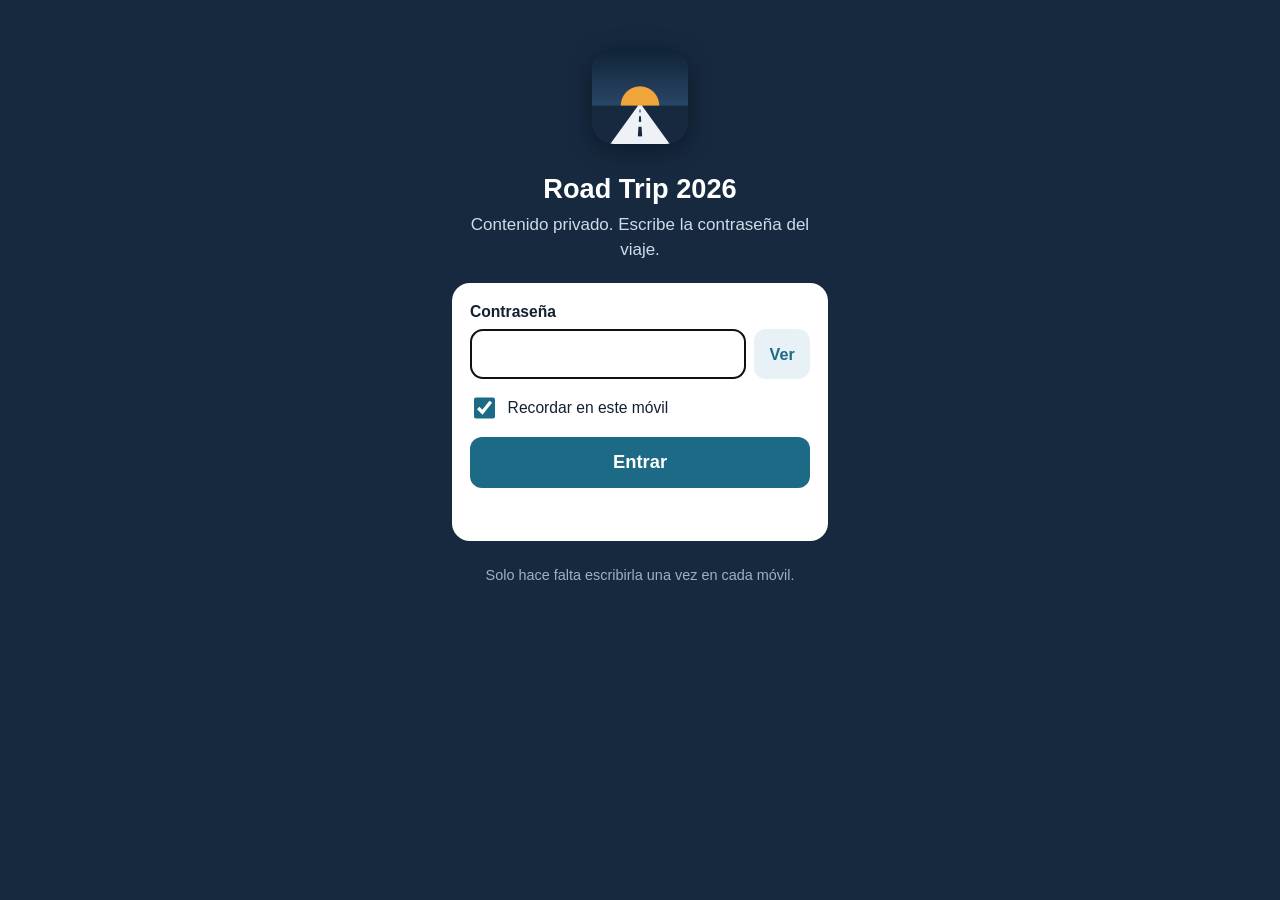
==== docs/index.html @ 5d3b8119 "App del viaje: versión cifrada con contraseña lista para GitHub Pages - docs/: pantalla de acceso + " ====
<!doctype html>
<html lang="es">
<head>
<meta charset="utf-8">
<meta name="viewport" content="width=device-width, initial-scale=1, viewport-fit=cover">
<title>Road Trip 2026</title>
<meta name="robots" content="noindex, nofollow">
<meta name="theme-color" content="#16293f">
<meta name="apple-mobile-web-app-capable" content="yes">
<meta name="mobile-web-app-capable" content="yes">
<meta name="apple-mobile-web-app-status-bar-style" content="black-translucent">
<meta name="apple-mobile-web-app-title" content="Road Trip 26">
<link rel="manifest" href="manifest.webmanifest">
<link rel="apple-touch-icon" href="apple-touch-icon.png">
<link rel="icon" href="icon-192.png">
<style>
*{box-sizing:border-box}
html,body{margin:0;min-height:100%;background:#16293f;color:#fff;font:17px/1.45 -apple-system,BlinkMacSystemFont,"Segoe UI",Roboto,"Helvetica Neue",Arial,sans-serif}
main{max-width:420px;margin:0 auto;padding:calc(48px + env(safe-area-inset-top)) 22px 40px;text-align:center}
img{border-radius:22px;box-shadow:0 6px 24px rgba(0,0,0,.35)}
h1{font-size:1.6rem;margin:1rem 0 .3rem}
p{color:#cfdbe8;margin:.3rem 0 1.2rem}
form{text-align:left;background:#fff;color:#132030;border-radius:18px;padding:18px}
label{display:block;font-weight:700;font-size:.92rem;margin-bottom:.35rem}
.pwrow{display:flex;gap:8px}
input[type=password],input[type=text]{flex:1;min-width:0;font-size:1.1rem;padding:.75rem .85rem;border:1px solid #c9d3de;border-radius:12px}
#ver{border:0;border-radius:12px;padding:0 .9rem;background:#e8f1f5;color:#1d6a86;font-weight:700;font-size:.95rem}
.rem{display:flex;gap:.55rem;align-items:center;font-weight:400;margin:.9rem 0}
.rem input{width:1.25rem;height:1.25rem;accent-color:#1d6a86}
#go{width:100%;border:0;border-radius:12px;padding:.85rem;background:#1d6a86;color:#fff;font-size:1.08rem;font-weight:700}
#go[disabled]{opacity:.6}
#msg{min-height:1.4em;margin:.7rem 0 0;color:#b23b3b;font-weight:600;text-align:center}
.small{font-size:.85rem;color:#9fb0c3;margin-top:1.4rem}
</style>
</head>
<body>
<main id="lock" hidden>
  <img src="icon-192.png" alt="" width="96" height="96">
  <h1>Road Trip 2026</h1>
  <p>Contenido privado. Escribe la contraseña del viaje.</p>
  <form id="f">
    <input type="text" name="username" value="viajeros" autocomplete="username" hidden>
    <label for="pw">Contraseña</label>
    <div class="pwrow">
      <input id="pw" name="password" type="password" autocomplete="current-password" autocapitalize="none" autocorrect="off" spellcheck="false" required>
      <button type="button" id="ver" aria-label="Mostrar la contraseña">Ver</button>
    </div>
    <label class="rem"><input type="checkbox" id="rem" checked> Recordar en este móvil</label>
    <button type="submit" id="go">Entrar</button>
    <p id="msg" role="alert"></p>
  </form>
  <p class="small">Solo hace falta escribirla una vez en cada móvil.</p>
</main>
<noscript><p style="padding:2rem;text-align:center">Esta app necesita JavaScript.</p></noscript>
<script>
(function () {
  'use strict';
  var SALT = "jRqCUEaQJ1USb5s5jbR82A==", IV = "3Z7AePT0vZVXV4zp", DATA = "ICKVCOSLS0bayLcCdcnHQxHo+gSahgbhYTVDfOdP7bXyfmwof2auWFoSPxpB0rKerx4JXM6J68e3sbmLdByrS6CiGhZV3lSCZK8DKCEe9f0+VObPgYxdR7UQtehg+0Jrv7+kQv0wTKLnFwuBp6oYXfuDSnDxY8k2M8JfcW3MnqktHzcM/QXeur9ZJexFeAhknH2Qd9/v7F3MCZ/bLV87nbjkV3H115Ep1r8So0Is9A6mrPkXomiQtqTJopc3ebpcFR8HyVicsf+2hXM+vRAB3rdrM53wdFT2PmXWDo2izJQDtEFCyB6F6Zrhe/RgEmhv/Sb+uD7lQjhAqG3GPqjp7stliHNIpAQV0QhKY56fRGcH4rJBT56qN52HdeGU5/61TPisMio8IQt9JPW6vUfmd5KJQ+JFuAF7xaURBidMEKr9rTMXziuh1HXRQNCYs/ySpjZoT42KpZMNEPW3cefECggRjlWt36qFfJ7h6szjR5PGc9QgOlXHw115v8BhdSBUHC6rmudcx4uo4FpzWD89yCZUVkqR3AcRTaFmqQftONRjPGc3FqWVFp9CbkC0aZ5uIvklpPcJg6kNWa0iizm3S8h8OToK1Rzt7bngXa/tQcUI33Dpyn3Vifw5Qav3hKQRTiiHF0hA/pinmhB/Y9rcmn2AwYlCe+l56ByR22VXQ0udPhX2bjFWtBA7/JZ4hHWgKLcgmxfljeSnClJg8Gai6Al5DtuqzV/BRAbIoa+XSTxCqYH7AvDHIWtX43GxcpOKM2zAgJuUSNwfP8Y6LorpZ2hjuYGZMCGOF1RG5zqO5RpH4WQegduX1fmsBUUJc/AFWanD4nOc54q+dtnDmzdxaomvKkFJfRGIfAHXhy4GgVzPmCyWGvjKCxKY8JCajd/eUOu/xT9cjMdTmgWYigpmVb4R+RB0/EOfHv3c4ZqWxlmtH4nPcVb0c4FRsX4f+pKLSZf6JnTD2+5i44On5/aNVyuZepLPbK84HB7iDoehvi+SMZqC0/[base64]/QpYzlN4LZS6ookAs0M8uabWAQfoLa7bj+J8kCd3uGk005JJ7VRQT/ThKkBdawsnSnalzXzjkJJt53nJWsMx99BIK80zXbpm3AdAZCB97aPd1lP/mhgHNGTIZOQ5Wv6UEDxocW5thlocABWk9InVwZ0V+Xp8Z668BnTV8bmsbTYakhNt5jda05F9SSkFEg/jOlFSVeaVbhnCn8euYm0kCiIG0tKNnEy6SPPfJTv08dwIrOlHPek4CwTNq2svoYUXD05iyz150F1EeMR+TkLd0dY67VsRGhtQiPMAMZjwTK3cscR2ZYjrB+lXkXfjgUe3v+3T/zhR4EEtvuJoDETIK9MljXCQvE+/Y2fmc78vBM06xp8d7YnXDc03cDZH+duUxFF+W/klSGFnbt6q08NBYwWmbyunK4Z1nGDihFyRqNhqk0Zk51UoDXFiJg0HwLfmGqO7nayxwbh13chvJ2K+mmAJEg6zqVouWt7ap0yvpakgsUUs6pIVfczstvoZmRxf9I4HPq/8eAHAyu3mf1mxyU6YwRgMnsOGyPl9RM2WGhOrCjgyWUfhvjuKoiOC2bQ0L6FXWHEgjMHOo08bftG4VthWBdW7UU/1kN4z8wctKQzxg5+RcbagekrEP4XhQwrqDFkAxoiI4yFk64sg4Hhm7AmWr386HQhCQnrksnvqlyEUxc8HnsvZy5q0ITXDO0g+HPB5HmpPc4+wsEu9OS+BkdE3TpKlx4f1AQq0Fm+qsOTEHYA55oWCBVSf/uhv/VOlDIzBSbDYZRijxB29zL/3cpmNgD0o277Fn66hfq4QzPqFV/KrvY590agh5zCVHP3sApatqXiwIqrR1CeUnQs/bO43D5Wdb24cTtORfQyeP7h6VSQMeVVUXqMO/sxp5GqGoCyNf9E2AJMNK1CAT56+uvm/ex44oBmRA9AC5jaDCXGoqeHA6DRwDjBzqhE8ZpqocoY1nxDBZcGYy172rhNh24k3hycBA3QuYkfjKiAKutQdzvGv9l51jB77bn/iU1rBTs6Vz+C5ol8ZH++MQAetTXfSq5AB81+6Me5OaAp9uu+ax15ta9XXKDCihNKrCP9vq0qD6lRginHSzh2bAbSnIcpxJSCh3T75ToZWBJpF+3Lw7/pMiAZfDlPBcDceM3B1Kz2LMQO8g6TZE4If26NTEpjKYMwyG0uR8JCqpK+KUfknxDEjbA14LHeP4VrvonFJR4wGfr711FfE/i8+eyE/Nb5Qx6RutVr8OAxiqfVHVuCy0s/2Gn6upgyVoifGvtdGCJgC+ZXMnx4EapcJFiQ2PKwt1XijLPSlPDqRjgLLFBkWRxj4jKvlx4f4YNZbLMMnEy53GeD2S+IDKwuJxV2ei0OGgz0i/GEDj+fJatQZPkycbo0ukczr5oKqz8hRW8Ye1fZiE7wWPqTSfIANJp90Jzh9NUfH6wTDcjPnuNOQ5DpovjWUqGxYoBOOImATGRDnyr2Qby1isKQtY5f7ofQKKOZckf7nImo/yIqxG4190d73t1MwF90pWqaEtN6/CY4P1qO7NsNUAumYOZcCMlAklYaVLmlQUi99J5OqbSdXe82z4/fZxgO44JGQ25ntDikF05K5Qz6344fDPlscqbPcHcDfrgK+Xu3uJfuksbj3YRpGsTvA2woODYekRiH7s+3P7IeNxVnYLWeEKqKQOUVGNsTy6j1cbsKRoryAqAzYakLJM7U0vt1JYBxyf1Dy3MeYzlnIUv61/suC1qjk4Rc0BPCV7uMMQ5rx1UCHn4icr2ciYbCuY24S/Pf5yg9VYVujBSiq2vGeYA4uGW4udZ9v6y+RoqBR26aCk4VkXau64l5lkKg2Z+Vz01lj9oMw03ZS/HHLg09dpnzGlJ8RZtiTA+9bEazYyufS9VCQARRTgZ8JyYxx4QavMrKoSdL4VBG19Mp24r6d/q+ddCxAQ1f3l0D44Oj0axKqglE69Hi98/x1bJdvaec7IPXbQttgs5B8fVJhHizqLz2FkTdtPq5dAFBrHinLuuPi6B2D1316vD9sOZBSPyeBY1nwOlu2tuRzLKvz+z0dE8F5mCpA064HVALMohwK4kWOJtL9TlLeiasRW5/0yLjgSUBAKW17wOIGWw361EyGb1/z1s5m8koOigLE+MXO/ayFcbXTAWvR90In0a61EX+6CeDUElz983NzbM0jnXHD/fzUgRojm2hcQpICp4SApM6v+SarnnjsoVwtpro1uTsxTbFufXg/RtaCH/GKT6VviaCgUcRaO3PpqbHI5n/J7ntqR0sS5tbIQfyqlYtwObKMpghw7dbrIsyM7vBIGBYAAffbm3c4MEehvE+WVk54yKikWHoWF7uuhWeSUTmYePNoS3vu1xF+Wu+9MjlPh0aKWv+WfThRlPGDjy3qB5FCB04myiO/Vmukza8qu8Sk7OF/mDz7taINtM/G+oj3j5ZAHv7mHzqpo60xThDrw5tvMAytIo+Cb0kvacrdPM1cNgZiskhiDL2t4fU/yQ+4Bxs5/ddyslNHc73D7iuQ+xFJcUYlQ26WQFQVH+cCZ7KdZCUTTLBPCREhWYtJ57LWZqrNMjPHkkZEMyxBJMEmgebvMJmgg1SK60ruoho/vUBc1WoTCHVGLaSUUnt3L3WYcBiPje2bLS5q+R2H/o1eS5+ep9GbYof6HjgfgApC+iHmwHn0J5qzU5bjfT9gZG1Y0EA2IgeL6iHEW7Er/OonzWAOyBc7+gNHC5hIn2E7NiVqz9Kmeqtlp3ZozkNBzgZlTVV6l4g45UaUzW9ryQkF2Bc8IOCvv6VMBmAU98riz+E2nhKqsodEMhDWSrV46oWl20D/hr6gAbe81Xeb9MrRQ1FH60otsJXsTiSDvpkgw5QtF2Rvwvaab8uDrOOE6jBH7F+pHoSb8taJKxJatppc5koL4Dv7hZY0zMdKS5UgBXFOUOIvObta/7zu1/3ENRWLwoXXOo2rwI16tQqJnf4S11+iG5fnZEiKKGVILoiAb5zUUtLbR0XuKxK4nSu1mtGoOtQT4IMQV2BGobCzOSHbndLjKiE6d4WrjhrDeO6zzrXBof7JgSHGDbu6WgALRBAbkLEPWvxXVIXyXDazsB80oeBSZPvELY5PcfMkOZjL9yJ7VI67F6JwtLVTDJDC1zt//aKDQUgh1BWxAknnJfuYTAUwOI8J44pWtuqlWVEotiotmFd1UpC6pjEiqoqknMYeoame8mwGUNvrNZgYhta5xFY4XP8W9rQGJj/ggT+HFZa4oJhIRrNzxVLXwH6B7fPHKX+zc7ToU0rflw3r4QGPQFKLWpLX+shUm+r/kNUrcy1gtzb46u+FdaUazuN44A3jTPGsMK3X2BKsEzp2nbysncmnB/QAwx0i4IAFSLULEIA6lgXJBpOiYaLTPKYjYLiN18p22FTliC0J2n9GOZ4jx6b8jNu8se1Dbdx8wPaK13wjv0FNqwJOvKKRWmp7/nqQNHhDtMvMgr9lt6Diz7byEsq7u/ajibcjRbTCaiYucue5yErVoihXbVfYF6U/tFNPOB1J6OxGkH176+RpoTldZiTZs2xQUQzwrR/5sUbsyiWmdbZsE8+KA9oGYUE3UoUKu1YR2G19yrDUAR4ce0IIiqq+ISxkjl0Yn/oqzMRFgzWVpwKrnRfW9kF6nYhnV/jGQowxhwSL2Ixi+E6Hzlo6wevgSDacg4uybIoieLhiE+qjLIJPDggM/oogg1fi3cm5k9GdFMthChSxRoXFrlV1F3BkBxAyG05VV8vpEnJW5D9M7EuhEqL8o1AsjHiOIVRihbHbTJfL+WxW4Z70AJ4t2uTEX3JDhn+eO3Ttxw2gOTGm/6gjY1Tzwi8v7BNM4HSqfbUYdELW1B2dvuGoexSKB0Q8xxf4mrr6PF5DCcJbe/p7+SF0hBUJn40DMnt2SgPrlPIq/iCkmHtz9anYoLWeVHTPJT2lCR0jJhYUYpGlY2LAUN6zD1r/dm51/FxqREEWKNfDJawuRbZXA+8V3mqMYJlrXEdej1JApsfTmE6E72yPMFpKSG1rAibiXzJBL/kbKy3e/g5vA22x1wFKa/oyNu6WKGDwzyHo3bklY9W/XgXe+nCNvRHt9vhZxAx+FaDgk1583kTdFts7cNl+0EutBrNO3qTBR/22vYv3ecYoOZFujai6aN+veI+lH7KfdBBh3NZtAvpfQMuXRqToz8AQ1sbyApfplfJQEdfZQrfjtyGoDmDa6MTyiTW9AS3ZTarFmRzFVPdDMJPlmg125dBV/sHOQVD7lvguTpkTad4K8xKxU2GXMvtnWshkq3GnOcTFrJ7WhkRDxKYCYtpRSsrmwB/rQayLitGk4gW7sgE9U0ZYF2jA65+Zf66v8g9SjFXWkSsG4rhQHpKf34RLKVZzVvFT5Xg9Jen/QUBnHnVUtwzS7BlkoNDKq8ErbNyrYCAvsdEOJVf61Qiq3b9QhIsaZJKtkyH3fsX15SSucoXrPXg8VoE0CXlkAO/apzlDP996uodIauDvEc7kxv9fW5dNrimvuMNuWazphdw7QcH52lCEcACWcWUoWxjpAK6SHAKvvPgpMt7mL0Ye94JTWRzmAXNEaAdVwusXHOgsrG9jvErbPeGZaq7B18ssPybGXjOhu1yWcfEF2CIz856TSE+/auBAW8HktAMqgIw1epniZVj8/A8OKhsZhPRPMTr00j+RqLk34giq+5R76+DFOBqUhxLrCSm659Ple5UPzop3+reT9eZ2bkackKBTXweQPBxkGpB52AaYDee0KBTi4B+/[base64]/LnElTWyKQG/8EFxkRfd0ST1n3GWBwXtuwWxcb4bRJBTNwY5GcX8b/l5IIouUTnXkByx2E4PxAkRTAbDBZDxaZh6a5prnbeLPLKUSRQt+kq+q3LRy0axr4jSi+QKYgFjsGOHk3l0qK7w/E2Qgzpqy8XQfG7i0qAbh7NRRrnB+MXG6CzVX2zULcYNHIkxxYM6zJl1QJ8CNk7FNcb2fGIzInJnPrUgOCuwZUN3Jy9GCpuKxpu7K1vNfMrTz3IUfIukxinh/pycLCR3XtX2OuqsyzmEYKSXs5H+tkDkGyrTdx33ImvulpOAQRrkA77/y8wpc9nLgscxxUqIi/ATFFrrkIay57NENyOVhhh72kYrzbClHLCH7tm15ww05Xr40J0vmMBeaPrsZCm04fEy65Xd2dxIb28EKZqh5KJTWeQFPfjxdZ0QJZ5bxxjD5WeZTIuunzURnlqPhnF8C/lirEbiHMdJ4H+vvxCBvMATJ37ySKO/Bet2ah1h3FS49hYZp+1UJ/gyqIKfGneqlR6wFxMpgIIpjhSiGt36ERQI/c2GND9N4ihDVr6cNaYKjRAmkSkJW3XEgeF8b3ZgyzK70zVCeAzkaNjInV2p6/F4To1khU0ZVEBRurQD4JizNWO/LNEwhxb1JMpCRpebmvAQYwT5X67EWAVMF8W4hsgV1DoFePeE8wHY81D8FGMXy0Mevrxeb7pmLr+u6zzh4X6itXFm/lUUSd8Mi7+Yg4IRnT+t3eRhnJEPpLaTtn+Ka66S+6E8Sa4nJSEvlMdn5+AmRrE/[base64]/y/8h5Ahj0t9vKx73UL1HZmKNEAjIoTiBFfGN1tKPjXaeL82bn7k8nJg9vMZzaUPlwgo/iOhBix0KHTw4FpBHVed9PMAwKJXm7iYX5C63gN6sP9USoD+5GIwNp5R0rlQ8KHXHwlcX6racLDgUQ9YJRyn3yG6VKIfuExVp8gwL47vZ8ApWTATlukqp8RnOz0sQCxqv4UkEC0ETck/f/KPtPOfn1PWVwClYSpFNBHRhSB6dtwFsw2ZAMl8nSN3b/u8hCQgf0lv9EmTUrKeaDrS89yKS64zFgh2lQ93S/XtuFjEcLxH9+Fsjq6X6Be+0bHRUBp9m7m5LdLQ88+vQewbvp1q62tKIwQlZTB7JpH+KPbE1P5s75P9tWrz+Ws10DLgDLrGlHDBiKf/kE2l0DBsYF4vBIqodQXMNCEmZz2ODWq/DJxcQjg/wMUnsKGQwk3WDMJG19iZ3UAsJdZI9pWc8Cj+XIiDrMo/PtAx879+N5jT+S+mIEomMC6jbgkMfGyXMte8pcHAcmymGT5bnP17gI1w9MHWFK4nvrcRy+DG9/x+T8jrbUzjbzdp32SCXD7Bqb86tQSBsUUwJwTZjN/gBH8iUHPgt/le9F80x6Qk7VGlVT3bVWy7aRXwaBciDPLvetJHnx7fL5XlajTxpUwbi0Ne6aKInCZxSUt3os5cusimIhA3LPIHUaZfRNzZkMJSvQDUr+NKgKJW1lT8KAKAdY7mIeprCRn1FBf7QnDt/9l9PQUytXHo0KApmcLmZEOgLR22tVoZlZ2ItekKJEN0T9fjSpuvMRb4a0Z1Ik6qMISuwD4Sns8fN6BEvHeQ5SQl71/737dkr4SsILYLtkipF0VqZ7DCXrAyfFWm+X7ORVVqG8W5bRNDUhK8zj0UYN2qz+38ieXzQ7x395amXT4vXg5Rc0+F4wekJGQwJFgZNaCxxucD9+c01h4lt+DKLlaTRg5ZOQwpL/BIrzqkV+6nOIxPBuP/XkODjX+zpqors89CdRpRURqlZ/UsM7nFtkM+FdvIKHv1svbXUe+9XuIhaWAsjDDR4xK6O+GrLhZdneTAFwDYz81+FeACqC7OlcA9h1xxyD8AcAgYR4e8Zo8mWOTTUawG5vs3ZzUjOx8R1UrL5783iyrRO4PGiRqOpfHoGnt0EvcRJQDOzglqRVtdes/OxNtxYrP17asXCROm6dN1C6cINrxljKWgm0snRiG2/9NVbhvo7e2ct0KxLre+8SQqBB1f9KM0Et/HZsyBNFfOAqAUgMhhQjQ3HxIYDHzow7cmq6FHNrffheUIfugFlDZ8w2MJrjub6XX2ygKnG9lfyei+GhLiuhpickgdiyVo7oCxd6jh9Z68sq3Mr5mYdbX+reLS1cr4oV66SxFmqNYxjrEMdNaPlkjE0lN5CTHOzIroJcr2tiER0qHQUA0/i5sKMobcjf3cB67X1onu27kINlq+GPtU/g9N01K2aLcrt1ikY9xC091o0WdOi/Ep7lbm/rm6+lFG2SsZj3c6d+Xqe0Ci/gKNWiJPJFZBffXZP6TD1StXUwSwXMJx1eOm0+2aw883HKZV7eJQeFW2y/3FykwdWVHmndLPy7/RbiXDPL3MU8d95JBbSyIdCFFvE1N42VxTxulgQ4KCv/S8ZlXCCpiwQyS8DymIqZpizTNCYmnROpQuNz+XwcLtNJykkuInKNWe6BquPv6c2elHYuf1b1bnqxgb5KkALOjl3WXA097QNINbrtwC/Nn/MN/au6arOsDm8U60NS7H8hKAzKTPa87a7NPR+zbDI2hP2Dz3E1NK1XWQGWt4FbQlq+uA7DNu7NMqqOqR0HQurYe4Wmt6oP/TBUC6EsQLirk7E/bYBXjPQAJRl4dAJLCcHDDVKebxWzb7BKAsWIuD1b9Bl59WTztw7aoi/aSQ8s4vmDz0oT2VeMd2Ir9bOuv+bGdiy9SWFs477EcNBpCPPUG6EKuzRm3lQ237rjCVnCDaUssTwc39Z4a+pzD0RwJRR8QuouFWGLSJ33NjO8YXvlF/LKx8Z27T8CU9SiX6eKUDcVwFZDbLClaCqnPglq5RdjjpUNEQJxca9c7uiXX5C35fzCbBBvuEuqwpfir9gJaiBRZRPxITVhpiqjvlRrIHYw1ub5HVKUGrsj/2g3d+qHdEisPVH7V12xNrLJebkHOHBfvnBMEiLjeT1Gct/nDY4TqFvyJ1G2W8ZRZKrXuDYAScRWTXNAlSsridg2GUhiA5UjA/Xzq3KnwV6/RYtmwn2sIm6ZIb4iWIfEVCYwN8XQEGvRMFAqIE70GxOqTDzPxLPb05LJeQosqG4CJ4ww+dedbXwClAEo2s5H59M2gqjQ9OA9Mh2+no9jYJJqrwBrTHJ394FG2PhTxwv3D4hBboNurRTxL1EQN7qSwzfRAa8G8wLhDcfphTql46yl3P56l/WLENzzRlY0cyrjPJFbShIBgMvjttqqEOAHq6ql70sq/T+pkKtGGVWW7Dyy/rWagGxnJgnE+X327jKQelM9iJj1bjBflDZLKpDcoArUOcjDjSqa5bNeQpuHoiQcpr7m2rTD9QpKouaELxxaXsndkZz3Qk4/Gs6kZrcWD0KWzF+N4z2G9LYIh5u3PlcS0naC0rG0e+5cbR7UpasF5m6iDpCdQCXgwkMSAvfFIWn3PPWcLoslv0aigHlv7ZylyOp5PJNa31Mi6eD9hcoxmE24/codzUWT44QHwnhu8qAM55imcXj2QM5c8XCH5uKvEtL0Cr/Xfkx9Z1raNuFsaeYLwS6uxrbYDm+9ZKbfb5FbM7K1vM06wKzE8B4PrMdon42mVs8jxgP2BK2otDtZSZ3VIeqpikt8lfJ0A7yODSoaNRBcJwabJV+1y1owYhI9VGHydy3CnxCFVq+9TqNlCqTH2PyRNMm/UGX7PzH+xVB35HbaBJbSKsr/Zs7jOWQQLj5fP4ZNWWeKPYTeys3fXcwjE6teK8d+UwI81qw5xx5ocXmKqwt0mETHUUAuNIMEmevJMGP23aqCQhEUHjA2zQcVivfmZmNoHMe4OJwEUEKcgwFqD+6f/ZKpCRFdq4B7hw+4JQ5gYQGctCmRXE74n4Mp9XhizeS6ryHvR3tTKfQNKc+jgOXhpOGn4IYQz094EsYn9N3NHaXg/fT36wgBG3bIkh7UBX7xkYhrZs+VTrdovbLU26EpiP0Yhx+Vc6wu/hoieGWWDnX0v7t313fFKS7G+Z3QQ2f7+mKEgImpBPtnb4R3xwynCrmpBrtidztvptRNwQTbqkep/lCVxd68v0hWodDfk3y9epad1ISTSImoDcpJVl8q07L9FaUpa8XtzliGCjGdyRKlqNbmvkyN10uznQia+mQ7Tnu2Olp6s23qgt6kweSsZDDQ3Fa0wJzYCLiERCwSFtdKyT45EUJo5HCkCVhMODwUOTJjC9tP55NVUYv/pTBZlm3c3+uYMpM1O+mhhPVRD7AgbPtvY8tJuh0GIi8BhWUib0js8OaBysT8t7PF1XGFUAukHy12RmHMBlLPBv/kQkxo0oqm3DR52OAfL843qek+/7f3hFmirP4c8Bz1izASez9YyNbsSC3oaydLRtgO54sg3lkN1N+OOKDGQzU6UdURu27Zk4HgqLumTH+RhTPdMZ//qC6yMKjcmVYjYfreCfiKDRzL/U6sDmVUz+cp7vmxrhMxfHOOJe9qKUY7LXUkiMPqcJQn0RFy+Tb5oh4UTDe1tJuswn5sdMkfQwe9J+dmT/B+SYfft8yWbjsTplYlZk4cF1cai/O0z+yNcOvEX8ehxE+powT/+4H3OjZTA3cYoFYyBrwtuGrAjP64bcLM2UDeWX/6L/nuU31ceuAMk4o8tWU6ajKQMmeNTivIGpGsnokvmngfMXVWunStqBvGj/nkprOzudlE/zzVLeGP0uplDeL6c9eZXjcPuVsSiJ0FDXWzOqmJ6QP3zAsIG/oUoH9wNUzegMW5uSg40Dg4VboBqyhTY4kvDq6HJUFXBLQVhpa+3kTOKVkVkqJ0Wth5TEUYu0oQoVAG8EK3gXA10R/a/OjEuGjEV/siKDAhM2m+AOVgSMM18UEKHbnKLkGJfZhyrNHQU+xjjwKhyxjtmWq5r2NQDhNnffmtL5xbXIdlP5Qgxfzkf4qGFdQ2bn842xPJv/Uow97F+2NEnTVnMMkTTSR+YWC1hjSs6vZiYt0CWkyhqEyUvGFmzFofGBa9piywTZzi8qvsjFDnS3+msNyVF7g9YhPAmVcpvkZso+/UcOZsw3xy0ayRLivxmolmfLtA+UK/5QVbRpddV4wAfD4a/riaUMVPgBZc3d0J/BG4Nn4Oxd7JdJ9DIuVXQOeXzWyqwbSiShWo7c/QostWwkKLY7DFpADFVpazJVwJrV7/3cR0GC2k7+fzYPSw/XJxVgJZdrZ8FsYFPmZ/ukIRq+5uHUxSYeBjOtWnpLIPfLqqScUpCn1vCUNDBmo1zHmREW1x40olxVX5AhM9ehyOvJCw7XTc/[base64]/wUe1B0EDdy8SNRWvJP6XMKNhfn43eK+VeH+5iB4X4D5IZZsnwvBMY2UjzAcmhlvxJ5/cy56vZu0F/rOaXv3T3ST5eRNMnoHB5X4zwUFXFlv83LfA1ESZXv/JpjJEk66qwVWO8uxS/kLwZSQK7Ol30xoFQ609qRaOeMkxfDi8J3dj9GYYzJraz+wZRLARW/mjbjIFbaimo6Ym0J01i+CKyQgOeHx2pBuTKBVd1lAmMRxv8HCGmBm2sjeidt1TsqdOKrAG+iFdKu/Ir3FD8dL3sgo+5EyA++ya9gwWsXSbYsh2p/9kmCdEvJb66DNJvVwCox+Bd6yLgj/v8Uf//B7t5oumd7I9jlL3HPM7ezvQhHONDxyfcC8uOp+tTWKLd5GUtzH+y6DBxc739uMHSuXoVTwo+S3yhpXUHwO20nOWSlBVaCFkw3FlgtKnjxaoFe2BAFLH/qrT0nyvmCfavWA8l0cVewIJ69H7JFx6r6aLPzj5CZtIvYcTdrnnCsdap3EKyVW9CeQF3J9yAmCKEIyMXDVs9mQ/7cbXs7mijjSygX5MDoNih6+xXrOSjXAZpPymGgrHdxW4y6+6RL6r9Sy+Yd1t78zaageS//CsCdA7N1D22y3tBBi9fshh0c4YWeFjQcOHeAbF3BSZVAAqbPcqsUSsHVDxCB1/CeLnW6PVKhBfAplmScxlLbkmCJcEZFGw2/DPopdGA9D4rQbRaJVVz1hDHK388qv41YQ6hOHjNqWcYCvjyjlNXrUseyi/OWfBqMFs49MT7kXSXiDnZEUeu4OQfkbs5seLTA2KbLh/+1d5OHLaQt37JBJCzfwKsvTnSxZWyHrmFc+nhSB85heutEaN3rjKIMtvnjmJcCs5zoLO6TY1i1FrO7Um6n32FHMKu41vl6RUhzFddpg00oTjlD+RtvvenyNjcdRA3wUor3VHG3NMSpZg/qYk5SwoWogiXkjVvamt489YUwPICUnkfRZ+/[base64]/b7Gbkuep5SLPwHVkvwJ5vUyhrvKTTBDEtuaj2auRVuv9ROJub4yeryIXo5xI71No5GowTp9PXHiWMZHEGQJHJLNe4Tn6N4Z/[base64]/laAFTHKGJDBeBWHJaGIY8k3vtV1rCP23LbgQIZbR/dhyq9U54UYRPHQJJyjV/pYCdjbioFEbZDjvundo1aGlervx4ajWljIYhvhZUIc7Z6+jh4165lbHxEvPNSLedmqwVmlb+bff/QL6fp1cIP/qHJvSWCyG5yGaNra2oBsG7bB/JzTO4VdCaS433qgDnuDOA6o/1wn5qvRzw1K3M7XIJFD5ehj6r7wPW9GrqNLidrTNeVQNOTsRVxpg3f5THZgTTqYOdga5I+h0A8vMwTBsQ5I4WAfrQZo+6ko0pX+359/JYU+H2yxhJp0MlihFWiO8RWNY/dkbhd7rPgaOSS36VKc4WgVC+UzXXqwtA5mwWENxh4tyUT1zYJItz0eIJvf30xCOG+PSvLXuTlX8jKAQ20BPpgk8EjRO07CLRv/gcErcXBOs8Q1WrbIHDAj1jPtoSinksy5pWYbD0YrDFieScgRbFtjDYx/cLA5YoPe2YVzOmZRAvHK5qI8dXbkneRYtC8vvxCyTGkJ9duRuhpfm26L0XYPJrA66PPl47Ea8TLsQkaoJIj5hMYulppnkUyWRozW3VU9QT+zGAIjAhoBqafLVAxFkIh7BaN7rHTTIuXbvrV5+risn5MrUjM4CqScdgJ/cIUap5BnHtqfA9K847nsHPbWl96NGJSRbQU7HgzbaKJL7B6hbKyplZDeIZBBcfLMcg3TFzND1Qnx8gswBCtuOhPo1/H2VmkDHSrx2sqpzL+1MFlu63jp4FKBn7VjQgMNjsv6IWS4FjWTWj/mW0HIPbYLDk9FR9Dzj1A3TshjLgSdb7Rp8kP9ZlVfo5Kj4iRaqNdM86MX9aH9H7gUaBXQgfBqdoDo/cv29kpTAj+/YPDGX4FtPPDfx2ujNKRIde3ZZlygDWiPmlZ+ZPmoqPW6Eyuqoe34LuYeDjjlvu6zfGPMTI+jveLz4rAGGzMxl5rtB8EAOgXIkAhfTM36zl/2ShAQiBQsLkwg71MUgw87Wi8SrXLhgJTyHQ9U0+oHsLF2l+LqF990x7Z/caxHM3eUTHZ8k8JWb4rTgrsHWW++8Wm9YiD7xwPlkbiMuAO0q/PgYG1OOfwfmLjQnSmel+uc8mZlw5vaNVveVqgGi8Y1Fe31LETF4+/EjdkHiv/XeZmvHzshQtPbUb9AEdw6JfaTpK/58Yei/1Q6TA5+DJJ3bRmWi6smXbv4xVif+seabaQzSQ0qT0jgDrLDv5jAKdO83ybpeHCL1TfAE8TqMYHNXzbXWHHpvbFewyUnibMOPR+Lcq4nTYCvd/NNfxur3CNtL3Qt0H1m4pXBD/triPvQ+k3ntn6shpzvoXs+fOuoDrYCl4B9DhKqgfje05w3KTb4k34IV5nKqZCd6UyNU8nES0DgW7Q3ULje+oa7+TmEgsrUX/5QRp2+Mjt3fNrAQXDhJI0Utz/ER9yhjxeNo28hMxlJUq4d+1L5+/wdFsZ570p+v51cd/hLuHmiT9E0tCEvE2c+xvtCkO/B/Gv4t/Tj6uwfxeNpUa0uWDvPRRQr3laP3XCNiOTzgx+AXa+laVN+Fkmbu/[base64]/iJK9mL7vXShwoxnbzD5nmjbB4NKEis9YEHvmlXsRoxOp8MH+FRwjqqRnYPLJdY3e4YGrOeHU4TFZ8CeTzO/8r/Og0P0v459qtHsNzQMI0VvHyA8cVot9iueQztDjhPXyFTJ7cbo8psY51wFfGcKao8hFH2zoEN6K0phAe1mlwmx1m5NQrdtISyHQORqluePBWvd/LwssyDkdvQXbYa5/IusCz+EA/o7ihGFnjDxDCujl9IGbQR3gI3CljqHaUKpmgud3ok+ZPp3nhMHF9dVSmIp1rj9x06DtqWdqTVr3ItwG56Ackee3/fXGavdce0sJ1AtlVgWvOr4W+vn62JZ4vh8QiQJYjx0QxU48wpqC9tE9B7SMxTNpp88xUXtOfWUP5DPh24yP9BSI6z3BtzApOHkmZAGW2fwqGVwcV3bbY4qHGyUJsk++v/ntjoR8U68XEsdYxTT9LnjCXNMAlpdrvWkJSaRU+v4+Q5RIHPP2KJoUH0evYaBIdl0WyqetsWGeRvBwctgg4p/qs8xfOeXkpxQBORIC8GqVkR1BkhaEsoHbyX5BRSZ1/EXRpycYFE8AVEUMmwuuKlCMuCyE/RIngPtysYc4VuTuLjMknO8IIUbvaPYwCmOy0zcbE+7ko8sPbMUT4DPgPtwzL3w4prc26eOHgnbwHdW8zIES+Fph0+BAJkW0y1TUIyPqN4lcT+115cL5qyLtjAC52BjaTY4ZiZHbMd3zjVvg3QmJ2m/JKhIvEq5TbljCo00QuFL28yvP7k3/Z29zC1yalCEJDtVMhjaEXy3uGia23TMEnDJV4zRzBglK/6VUIlF63q8iaTBTf0aB4Y58/ZDc1N8O8gxkZpop9UV11G/twb7QyDbAs/zmqwDjz4OEvcZ42cSiSEuSBFcFaKDQACkMglSfLaBp2aS1unQ/4U3dtrm+fZWQ2CdJ1tkzt/ORg7Kf998Jq7Rz/TaBIzW9rixCmTpmBBdOgYPRe5Z6RgeHDKLi2rYAwHCcTIyo4kcTAto17PGv4MLJnTcqX3ZGA2hJT/7yMGeRAaGzy8w3kfSv6LKf6XgOp8qK3cj7l+3+EkBu7zPt45px+RNI0POqctd38jiX5LLjHgqq/bxuitnmiDF0kuc4lv8xHUyMpElBYUcqiyJ82e6oSnhrmQY7DUzq9Ose3GQwPmau8zy4RGeQBsMfWrJSPVWvOXUo13ty4GW6SCPVMbDMFpEqKRrtBqrmJp4aqypBEaYZPuLH/WWxQCSd8y71RvRPoHUqpd0NID0G/7AMNdeBYizyy3AsLHQiuymj9s+D8p4+jd5hg7nXLXaIppRokzQRwMRTFHyKcs2WFdpuu00GI7vi89x6ha8BEnjQSeJ38m+YDQowmTO7gN/IVsEhugDYuTYYZuoitRjocZUGD593S/owjJfJV6dAyTXmWWgSgaeQUW/7vkC5B4pQEGn3KhIdVgfBpqJHZhCc6WItdpsqU1oPo/P8sdFRdhQTm+WEaZTzM706KgjchusnKgEM1E6s8o6nIBxZFVM1yukzi/kGdw0ngvTsxRpT7tsDMhBA2ohcIfgxpnqnD3qV82o3IJkkD/OPl8a1xPXJxnv5kC1HKAzBpwAyfZkOuDYktqZq8ovFXwp4SqMUhtVi9YoPvXN75e0YRCSZAB+5EBV9yMyDARmTasv/CCjarz9DG56+Q4+MpCZfF5rvNRUZ75z7y4oz5UXg4eMFWlJ5lO/K1dWEyOEVbsVb7SK3oiPLC/bTsjLGAmzolSHoGZSyixrRhf6/qYUKQhTRewm9UdCh2nHXGqaFprhQhVQ8GwcA8YPQfS7s/Ilj86lFyxelxzVgwMPNWsfwlmU195KercGS/rP/sxCAg0xcnEjMaMFTq4wrwNuGLJyPKgjAijJd5QS51XnvRFe8ObHt8dC+Xo5GBeJ5/fzfYnQ+XDFfqYxdy2dFr//O/WHjXKVkibep5+0DKAqZ3uWp21C/qL9X2JBJHdn4U7lJog/nKsRieX12X3q0sSx3kLPsNwABoKX/2u+4y6VS0zzZGezFsp4qaf3tLCOp5mYxenGQ/Qviqd3hwM5gSVcVqqKUrUWxt2bhsWAslwjIjOmspu7d3KECXgkgJr6ouv5LCB24ZbtTJvLK5RnzIzP+LHM4DCreFMJmZ8MFl9K3/dXUs4yIpBNFD1WaguthCNtWGfc3xl/RzqdVqMOWr9VjTrtJWeawANutXStsxVaPzUJ6fD3Q9wO2cU4QWBTiokZxt4TDJzpsRt1k4gmaCg/2gUcJJx0p66ZNJlol5sk1wgQJX8UiNUqby4g6XkGkqaYFU7W/vtGtvKANtZ6fcum+X7aSasQ6uJiV64ONYQ5JrnyGf+gJZcCKmfghLn8Rz1YMh3I1qPlwlAbx+/[base64]/HuNmO3QlFk0Zq6OeJHjXFX8JvXhRPiCD/zfVhJ+f6nlTF5hEA0kN8J8a3VLG29DyPdgTuQzdOFp2E9To0dSYAgqPZJxG/sKOfVUHMJ8GQ5WhzZ45VS7tsH+H1LKCbsinfYzeObK1PGA0k6GeZGmuVyMhCvjzPJrBlLfNjuiJ8iD5Uq+A9iy3EeX6VynoGcE9yQflnr1Uianybz4wE/l0eSjlwe27rLoQqs23njeu72zHk/ImUFtAbNqThkDzTtItOm8amcCwTWadkpNQaVvsfkUDL0lc0DXbPzwIEA05xd1mk6I4AJCvk52ePFnkZlBxXjiQ/piZuEUuSU8NQZ7lLgAPsebLP+8yhY60xsycyDefLmnZCH6Xgm9WQUSIRHUoAwJOh9vsN3SKw1DiiVrl1QEqqy11Jm/VQ6SJ0w65jI4SSyW/0znGVVELkUpryJPuqOfp+A7jkdAA+gcZyQ73nSQv+OuuuccFraUuI0jOMJnapMMx6z8xxKGXFZhe9uXwM9nHc8xFCPIdF/TdVs+DTaSSMCf+Wid9y7KDnZv2mv79F+SsqPWtJHSAnv+T2oXFy+8MGVv971YEPI7z4BdEF/lbePvrsI+Xm6J9njwIt+awcnQXckiblyL6IQUiF3SNEeOzpKCuVDF3zMGiL/7KHXQUcQnm6Bbtw9cpVl8CzO+FUcuFse8L4lzhM7sA5/w7h2dMjJkTVIHhzIBS9ZSkmX/I8mluDKsFq7Jigm0JCuOWjS6zTB7qcwlG+BUzvRiY1pySC/mBK1+utzVqExQvbHZfsYR+e08Z6J68h+VeA40Ib8TlYzJcU7FNZEMM54FIBeZTMuOhKSNCmVehSnoyOmriH3ZeU/msitRCKoZuHE/lfnPsehOR+15ShiYmcVFkVbhiSJgLtCJdzS4FC94aJq4nnaNaiSw3uCO9zPoaNTcIdGprxZl9/aSVUQEw33yErCLd7GDExeH/GpyCb9H/GXK8+itjnKaiTxlrvUjRuPRC7ClbfC3SmIr5JH2A9tQ7E+SQtyanSBNIFDPPY1P69n4Unr1hlh8OJ1f3AtOEcNodohQAZsSkE9CPfgrQDcbX4JHOS7pxVgEWbeF1HUfe3qA4Uuo/3TbOQuHh1h/qJun5OBRJYQRz4e3ZjhHzd0Gwl11qUsipZ3JKOL0SKZNfkHYLdOYskLfoQ8KqvKZCc0aimEXejjZ2ecRCa9NrsMI9dxD8UUI761VfZWI014CGwWUZZHfpUUcHIUAOZyIzLWkLC4Q2cXll6nK6s4rI0aDrdllBE9/zbsLUwDF/lWbEsOPK26RBORqeVxtR/CxO0IRxXDWm8c/Qs2xOITR9mW7x4OEZHvwdGNe781mhnVhSQodq4ZzgoQ1rtgcG1tUNg55/MKbOKqMm6WBm1aRz9YgAuPt5aDMjGbizmk7HxY3orYg3Z24laOhP0qJmj50QKuyCkwRr39QcsTirhdwA1nbDlvt3YEZGkY5qqwnQfgS4/05IdR2nRoIEj4exmTBFMB5hyuJjSsVHDpINWAKN66UoTXttJx0eAGKZ9ulfcMxyd8qLoD+7oyYknlv+8Bk1Gy38v3K4YCaGVEuRl1yd5FDEEEgd1RYS1fehXkKwFSmAy/aU6fygx4qoFvoP94qNP0rd1ZBPwLErXpk/7De5Xw1zQ5ZVINAScKaDnPZYxdGNGZ23lguOy5f7JJHiImHh9YM4F/p7J3FlPfXoeXPa6eCaMOB46FYs3A54Xu9BnK2uAgmhhj5N2bP/uyx5r4U5wZt0TTG+oUOQuAM5JduiQcROqZBQDvExNV8IgKY18HzNkMN6oKUMBu5JXBhupuBqzlsMt2dJAcVgNGwL4G4+cWNgNsWMQKWjMEVDEbg67+hpn7icbPAMxiM7/NpcZ/fsNsM6R7Tm0xxvg5APlLMTRGU83aoo02uVXBhsBViVqR274wv6lYH9g5saNJNIGNJMXjRMYpdNmw+bUJ2THm/E887wyMm+Ls0f/21TjrkpPtnR2TJYxDxvu9Rj22aOwMwMiTmaeZzvZqeUxi2RVhgyYrYgDuYIiMns+sCwDFH+7pNTzehxGPmdwQPvynWxtJtALC/ShcQ0AyMU1q1H9QkbsfeQLErvluQUvSihJ7F0rNrfulk4difzoLUPrBj5mUpgSCuZ7O6eWs0EoQl5hiAU/[base64]/YwhUUKiEXbEOiFsC+y/gSps4d2gKWfucPrV19paSp2rRJHaLZoEX9vUYwykmUK7R4ukhCBDpb3qZdBxmOy0rvH/017liim/OYtUqSQMtf3f5YxpjYAiaDXqDgRAvS8W3W3ReWYciMHPEt3O5P8r89/uzoHCGvpY6iRLalwyZUGD3nzVXXRw8kOJV/5h7DW8qWzO7LECs2ng6Mh3uGOIuYa+mZkFEtuWU4QmQU3xZ43JRXeaDYwZAQ6UijwcPgslj0MDgxg9TxsZ99wscewA898ReDkZgb/1g3zY2te/SSaEzrOu5oHcnM16EPwI5BBN7jOqWqiUdiO2fst6ubi2FqN2Ru9uVHtfmvzDdOqfmbs4sSxE0d9gSAyrrPg1bXywswVfXDTJCGcowih63I6s943fknlrochO7xHH0jrpq2OAf+016i72GkQDd5tKrJp755pkunZCOJYT24gN0Y/m3vjO9wo6VyRDe513wD3OCJ/1HcP611exdFqng8OBOfS9TNMEdn92HMxcIlLrqz4zwVxVFkXuRuED8Ec6oB+CAd0ib68TyF/SNctqF39Ozvg5oX1QQv3HNrNLC5o6Un/EM/DBpl3Tw2lCb44Cdft5X8jEuo9lyxbewlRYnKCFjTSZi6luUaRL3swJrRMgZ0ajL4GlXVnfw42zH81nxMOpcAjFrvnpW4Day2KVdug5+V1WqNEnyjUgcXzEtCXtbyhf+gd7k/9R7SPfvVpZNZxuM6zaxlD5aJ5n8xoLoE7Y056/QYBUep9M48uZl0mF/bLOoaKhOZhWxIaV1I2Htn4MNSyVqG93yU2ikNUX4OHChqBIBnl59tjmzeV/spXsuDmhgCcp2eR+6ol2gVOPOd9d/doJeDUSLuSkHClQglZybmwDUxpyY1vGyxsBUE+nKABPfBhJQKksG+LcAHPDDjTgD4DL9+uUu8d0jFqfKZxxgEZ83FcS9zrXCEnP4O221YFi0hYWBDAzEXvMXWBDvk9hdiOHOGeGVFcSrr/HIqRxFH9R1bzgWSR8F//l22CLphKBuY+u/ibqPrwg0vkIkZPFy32a7UpIGZpq+YAUDblHdvAuub3URbdPOBbXMds0regzUGmewA9eVYWTRoA4Br1OCDOmULTOmp1P/UnkQyXYb98fS7Sf6KC2ZJFMyvO8k0om9KTw6+x54uxCH6hUrx2WfoiZqbDNXt9uPUXhS0XdnWjvxKotu1Ol2BDzHgXP5G5WMxjKzfsvOupHOWLTzz66qZxeiK6iufEdgVhU6MR/Nd/BA1Av3RhsTLBqOulmtdBbnu5hNs0jD0HX+4niVccRiLuyjfHMgIW0Blb3CuOxen5W4W/YEIXv+0bh5nAugwE3ytxgLGX4pb30Mmcyf/x+xKlJP2UesI0x/5tKFdWiBfdehXNYCdZsMo+o9H+Wh6HGlo34nfbBIIplHJ2y2H8rAgYKYCktNibZhyn95W2kurOEhSHqf9Yilt+UnJcQVnt9wEbMqoxmMV2HN++8M39E4Z8bi8GOIKnwkn1OHiNPtzntiyaQlRUoSYgQDoVJP1Nh5CpLya/C0in2Lb89n83/FPtFwNHF8BD5t2gXUimcXEdonqVUmC00a+PPK2w2CF+Z3pq1q2o/b2WHF7x4R1vCY6PP1FrBV3vcUB08xUaWdGh4Qs6PgYpktR/LKLp5/fHsfubHWjLdeu4amS8nEBmN4GYJ3aUz10GAEQWrNyNb8F3sw5DsWfxL1IUQQ+xr4nCM1XdGNRjf5XO0M8L35nFdWPXgtoeAd46VdRYy7kgsPGYQ1IOAfnJ6hbVun8mPB0SzjcUEjn8BhUGVQoM3MvxJ8hbN4xljT9Fg06wZr8MsW88GDQySOCi4Rcj9GcC8p/xpV8z7q/WkPmRdMr5WAE6tOmO+/XjaU3JDNO51UAi+MqzxO/XslCbkSgLXZK54nnBtNaWBgREIOX0diGTq7rnJnK4ygBxZnPcGT6oF5pds5rhgNxsK5bHtX7/1GvEGBVvSOQ13xzbVSWSJeaVMk0ceLLyNea+TY/jROuYdomqfBPurHlwziE3xR1e3Al5ecnQQS5/CQNOSpeyeFqmwnDMrx8kxGK0K5wp1CwY15v5QIF+4bW7TTBOxC2XUeoBG4dMn3POiEbYrSgIteckI/y388NsJgceipKBOGDKBTij+5SfjQgYA4+OiLHXj5H03HILq5ID6kDDWc3i2cuAEywEOJM6Q4ASDyQLtGhWw+1lFXBmzliE+72MO9rDL8apCNLBXBpE9t1oQNhZ9OW9EeDhwz7HGs4XrW5NzNwvYMImFyaHrOyBeHm4exJB4mXO+uqPRbTe24w6UkdR741H/uk9kQBnLs7YoH1YZSOsYxcog6Ay2ShyL83DI6HXnkdOPD4NTdxH7jcH3GjRfx7CEB7AMoSIniaW9Q5UXGl6xzjxJw4Ubf6qVRgQ9UCFRrNrMpM15pVXQrddX/TIUDM7LrdSmSYQ5yDK/HCd89kwqq67v+eH/SYchEfa+DfVETqWMw/UJ03lFVJiWKsZNyvcmEAtsvXG/p0WNG7X4Q0+aJy/Ogak2wiyVhE2AHZ6BrJyppcYZxMaFbMiu7yxs9NU0iogOmIc+wjfbaAfGRU4Sq63/zS0uoC47Wp20ggFJ9H69wQhVGT74Lltfh+/HKGTpDL42JC4sdKFFJos12mQKcyCpaY2foRmAglMkrgLI01AWOtfFEacz1f4dIe3SU7FdcOLqah5Xs17MPdIsOXkjtkhzYg3rOPv0EJv/INS4lFkkZK+eI0+IY37c/0qe2cHK2sTb42DicZEcWS4cFgqswpcLhWMnLPAEI+PrI2lWS8NOlLpNz6QN5MUDADQWY94hqTKC4ctcR1/Ijs48GCkSp4hRkFANh8aWxfUBG3aL6qc8CKHnQHoqh5xr3FM35Ta6cYqjULNfGIn0nKRq6YrKRkvsuAzWAZu9+UbNYGA0t/cn6tu/54rJcbpELoI2gTuCKdY2yUMGnvw21TZt97FmefWGXv8SZBDMlF1mhoCPdO2pLnKapxkzVILQ5IJQNUVvXFYUFttHGNpc8RKLjiOgjf+tYeq2PFo5xYdZZi7UicnPOEkIAbnutGnt2HIMLGL5guGpgKJnfWYDcXoqdKVj4AibMStUpSLgwPRPPVf/+J+jknTZKcGMrII2OLMVWvLhPf2WsH4Zx2PrtOuhZxmMKkLr78WEpaR/mgTwONK0EFiNOGfR1INq793kY/TODmbza2xoGwsPD/rLBhKB2KTCYST2Xv5Tm7d8mVwayh2to0pkBCWL+Px7zQr/eL2D1a8htuMD26zIGRShCaq7g8m8N19/zAwy5Xmmtz3ACz0lgMEVqrgOfM4bXbK17xHiUObClECGnjI+w8hhEU58ktVfh9xR7jiMCw0ZzLnoNvBSkXlTKTqIiXONpmvx3EYquBZFIbRhPFvYanTVizmlYeHcDv4teVHPRsCbwWZCi6B8veWQap1VR26p1DGjy4YRhjiMeMMJ63oKnWcDxYahiQVS5k/8Uq77zpplxBNIuG0wh10rbRho3shz7tzq5EYwUzIBDEf7nTSM+mND+Jbsd0R/iABTxbdHPRFd8yl7vnnG68G8CO6F2q2CwMT8Nlg1D98EWmuFzf9yLCiamK8K30RprBYjIM4Ym1IpkkQKMKpl0GeLu746dVQCnsUgmBn17+TJk5djKgpVKzBj0gH7rVkUhrG3NNRj6uBPJEjEdepCkNGgkQkyTrwMInAcUpNYCJ3R86RjFKzPT0Fr8/KeIViQ4kQi/T/qDq4Jx6gQ522N8C4d0iOBoars+8Vm3YhqgtA2OsAzFMTVJGPrUcYVCtXOP1YIRxEmqIr5QJ+PvH1qs1aSxBDyvxH0Ma1vbdXzbfZf8/5ctMYq1P4IkjxTHuFuFBQ/z1KQyoE3xcGjrwEqZyqMk5tXxjVwM0wdwaY28Etor9GqhqBTJk8mJzCCCKdQH6yxkZsgVr/ZIYpJG8tuqNuAI/NCmBh9XuBkm44Cih2TUxqlPeIr8C1XxPZtmG+nxhj0qB26jtdQqjVAyUlcCoAcRL8YCWj4xgnAEYSvmPLwP1nxqrkERfSiv/UDvXwbwVLY4+qvaUXqnwCVgjoqMcPv5UQCV4b5L9FtV3PrfuK+RY9lz9k+0DIzcST7z9pwklnGyMIIBtoWkJ9AyYWFom4VEKmC/wMa8XTvf8ZtHFOuegJD+TQgzhCWDgzZlxvp6Bzm8j2WgTreICxcrUZIuercY/Xl37o2HM5QwKTWORpWikHLFhjUHjB56K5p+qcW4nO1VEFwlq6ZkzJoBignPL1gpwqnFyVITTD6G9zgVm4HgYskPFOQWR6fPKEfMK7XnpJV0NETU0Pyvlk2UmNVsLKHQpBLvhykieqTEvyMrdH0f1l5ge6PUmxAP1h56YkEDjppydit8Na/10e0MOEuUKj0LinqDVq4qgtn74TeJ9ys4srv0AGnN/aRY6lCoCOUJNeeFlSnq3HXuu6BpcJWucCcRCKI68NYWQuWbVv/OYTz8R+pPzIUF3OG+3Ia20/U+rCqbjnSz9+4FvSG34WbFK4luKTa+VAsdraEOZpVhn3zXw5eA9mrv6SugUBkn1YmeFOQD3VaBq2m2mOthRCK1U9VIOp2zwDlk7vpOJiQNb3jK24v0SHhnJswWxTLm/6x92LAggAAEHAnLips2GwpLoMOYx581ZZbDy9VAXhq/PUZiSCBHG7Uw32JJToy4zeIaCYNdd44J6nLLX7dWeqRHE0dQvIr0PetbWpfcfEotiHne1S7ja7xTmi9UcPtCfZMV9MFxFiwyQA1K3gi8LaHlo9p5seJWM73m9B/HA4K+iUYu4G8C9jHuaBtIxq5G1F9KqfgRBTUnMsAtx9DR33HKMaPZMg0lFZv8kOis2YD4aI2ahT0kGOt/i3cWKTwADrV4KPciq+2KNr5D+mg/G/8MyqIRQXF+cTdnXWdaJB4mgc45/L8P517ZQv7bVpJU0nu/nJDfowtg20Ecw0BHXtMsSWbRSFtOKf7bnBuBjNxaATH4C1xRlvFdrQoECiNgu5OKdvd0DR9wuVNzhn7K0JwnjWSRUAlkskgsE3qV7+W7o9YT9PWKT56BFP20zOqkqbLlLQkqFJYwZApo9R//27oEPLksixgJZZwF0Scs4Pz6jMMQhK4u7BYYa91i5WhsgBFGpj53Kt73Q5YhJW97z19Qn1A5D+EP00ggfaOgFaE5HEOzG5x8dzEJzxptDEE1U4Gasy7dHhBkxSHfOl82BCl99rPO4utgZWoB3ITOsWjHLmiQ6Mdk03OWR3IYMICKDU8bGpRSvPPFDupj22VDNl9/JhNw+T5L7SmoF3+gr9ze+o7e6QxBqok0K6uVoi9uqg+NHvWn+1IxtF9GDZffic8k5Lk0bTDIbi1WYoJlOvOEKiVsZSIx7H2PNfvkXhmDvdcW4k17EmVfmz265TCptRzsDwjYCY6FtHHIy7cMzGZdJTtu1e2v+d1m/ec1f6mrH1zGu0IbT2YK6iz+8QE1c8NZzZhCnFTLZxAMQueys4vXL+4EEa6vlXCh2gIwtnLNSlgvsMM9apRaX5S2wOkQ/15NAxwbApvz7RgliwreHMTbvNJMzCEBV89Jz2wbUyCAmkYT97nP3wPLFg1+T9dO2vjwtM2QjMordFI81VETDCOmVn+GL0BORfYhd/+DltMLlk2maXn5vPyBZ4ZvLQU4L+BwSxMNE+IiHSbFHHAh49+UZOwKbmIp+qCeufl1mp/kKu3LqQV/sq+BtvMPqmeGwmSsh24/J12E6Xup6RGBAFPc2pTKxt7zA/tL5WVluXXOMLw4DxBn3sSKILpC1M5dMnSctlbkQU67YYrlMpeHqdpCYyoUgOnVzezWN0wsDPaO+7YHrEGy5pUXg4PqPpB7otzHN45mXm8cFUxkGPfcKX+aSwg3yQ3vQ+J1hUUotkWjHUOF+Pz+adl+gHjMClqTuJQn2VCgU7BqZgX7lHJWDqLh+Ste/WKxIitGatilxTKOdi34wlk1PYV0AcW5N8LhxYza/uO6fBvj1X/uT3FEN27kQk8sWepP6vpi4CNXcU+ZLteyknHDlTV7JVmHSnKhxdrMqibdo3I110pWgbEF7GPgOTkCZgj5FjEB44XEVmUl0/lIc2g/vs4xufeNJ4i/lHOw5BhhO4aGnAHvW89JIbUXWMjzS32Huzc1aCgMBMoO3wQvfoOh3lmVFCc5hbOCli0dkvHUSrXF5ay22Y1ggT3b9+GgHYH6JlGhv0rL36Ny2mpaYBATP1+QpSqQwhDR8eco2+8/l/[base64]/3gq2bgOG3b6P5TxWdogJGDxcgFaLnDozWoyjekvXlDQBl/JwpKAautyxuupF5ZN7Pq/axa1PS/eIrOw+GzIEh5Qcbj0qZQYX20cXNEiPzSdHW+TXSrQII58KNI3WaTWNx4mB62wgIsceZVdxPHed8xzUD9RkWETgkdW0Et2Q/iVqZM+2o9UsHcdirEhGQtBnNYdb8aCBFXBV+1j3TRTqiMGV8Yudpp/xMCuns7qEBVsDlCeaS4LgYsFwcaYLjxMkREmtoWx6mD2EU2GHlrhrd9eF3MLP1HDA4S6SgXyq+w1FAyrPt97s2XMJs5tYpz5CGulb11SLUSU5PGgQKeKN/+IWSDGXYNU8SgKXBut0xEIoPMsqta+vPDBmVicJ+C4w+HawtISNjXffmuPaNQp2RFT0uCwf7dW0svx7bil00iyxh0egtigZCPc7Kw66wgisRzADS5ya/0upx9QEruw4CAxjpXiCXQGqdlL13xNM0xfESvJChitAZpt0h5wrROSA2PLnPDUEE3V1fZkw7CxVcy7UuYH5qfD35+L6rgLTMDQ0rvtlzx26HEPUss7GGcSTJG/tXcyNHeflEGZayg1Mlo6mS8LVnczwKwEMYUt54Hewmw7IbHjV8KVaOyKbC5POyzUbISDG7oEz83zpL6vV9Ww6d1RqQt2FsgGeVGPFj/ckJSJCxVdQAWLLHQa0CKkuEaZBSwUdFzyq7MKw+411GiDipSLZfODD15HjmxLqx8LQfEIupVdDOsT+o8V4z9RiZ/NPkc+TAnGSrGgcXs+xyE8ZVi5Ak8xTDZta5NYUweNkqbCaM7XxydKlrTrBs5wWMxhEPvxUwhSOToR6evQ1GRT0VdaTVqBF7LoSDO+rbRsF+AlzHRSduOFQPCqhVf3gZkbbvOJVeQzwbdYQ/tTpKb7uciuA08ixBKu8HdMRq1JZ9+wOCYJXVkpMQXVaOcuLrcFrArZ7WmS4VuPZUZg6kUZp+z33xV5n20bZmX/4wv0zx6/sHnCVFSqkRkCP/dshzaFG7XpTmzOk/6jMltP4k42BTUWh5fAULga5ptqK4Nxs4o4m307omN9TA+0D9pg/XgQG+R3yxxQl0H3jPM33e6LRU2WKemzAcFMzabi1lYfNtKQAkXfTjS+tTHoaF2r1+6O3tOuxM4jB5pi6Nrdtu450HEF18W6Oa+m6b/[base64]/SiuEyWcLypek3OL/k5OlRaZ9dKO9t9O6V0hGaB7hi6Yx8vmXRwESmVRv2emqNHiIMzhL4e40fgjppknHuF+O4xeBkMpam6v0Hz47k/jG/o8szIsUgalVCfHO3OClFcbpPz2kAzFfwskDkIgNsMHNWGJ586JLdnIh7467+HRsSY7m56jOxhmVt1LA2U2qr6MdWGis7gpSj6grvKUTIy0Q1heegOaahl/DaW9y6i3nhWxCC1o9O085je6oqb0KP3yEaPY0SXeJcDMQwDZqzM/y8ib0qFvCANfE+tiEl0aTFNc/L3bze0aEgDvT7JaLRMbhdmMRARlIYH/LDUXCHOFhf0y30CIHlx1Ad95xHtq+WW2qbkacX5lHofIKELm9aiKIoW/ML6QefqzBHFdTr8xJvLQaigV1gKnp/9J6QnExJDgZTGVLRTwc2jpC9Y75BMPYH1Tg0jHUtCh9sfer4ATpjkaTXuPuSNYhJ4WFXjDgbuSJYKw+jBgo7QJAPu4HFMumXlyVXCjIAeR3OeO+mmlNpR7T3JCYzHoicj0NKbYXm8OB+bHqnnE4dOP47A5zNAGC8poKqqTeFtwaUsjNrzfqomePF7/KNlIMWoip2npooF3lnuZ3I/+qt30uViS0hKxyJ0DfNuelX6RqPuzQLZcMcVI2qOWHr4c14dMqwee5JtK/gpq8wKiyoP6g57H4Mi4FTBAIMSPDFZQxVPA7X0rctGXy+TXNv2YjrOdE6ON/PebynKSykwTqslDuOsHAQhGd4fUh6FZLFgyFi/ZetI8N8E+QAeyu7jT5VCImSgY8OX8HtZsJdekgXIcuJDGVhYH3GDSyBNzCOepekFJPoRrN6AQecEJC7ewI7pSh8fHr+MsZKMJIF/p2Mc6hmvSjcX+eCHpxIHSciZDyCIn5HpZBoUVGlPeoTGQUtkRl2c6vLUoKeZ3VVa+k7PGPPtFrB3BhRXcp/HGNi7jFv3iqORjdxnvq7HC0Xxag6ZApYICZaJ3rDL9iiXn/ubKpok4ekxIR1quBRtJ6G7Mi0YnWrOukSb+8dh601JWs2mTR4e0cAZpnte8a3UK380zFx66Lfw7icoPRMfZ2IjyAJzsVF9mVDIJgPLxaKydE5Zb1iI53FIAV+vGAWXHU0W18P2lE07PesszZ7nw+vmcQnMPJUWvlFr0WRI2NZ9RybCNQnf5mz/rdATaUC7bcJ9+akfeh/CkVdwbfYh1xPVXJDkYSfCDSQaj6FXB2wKC6iNa4g9NPEMpKbTuD4nRYP5yDiWbu0oSIEFPsVfloPSk/LoZX8hKYJISZu72aFafqSjpS/cnlaav8gf81cILs0OeI2FqXN0u9G5b4CTqOmG9I/0DMer2DFGDvulAXtVkRb+UOYHZ5fLgTdh+p06Ozdm5w1m3zCKlvFDtO3kn3n1KfpvwYiN5nt6zpXxJPMXrK90m7CyKsgRf5ygF3B7FkczYMxuK7l43pU5z5xWsfBokTzgww3Wg13l5vKcoP9DAFvegnQOsoCmdw+F69+D3H/4h7R9Eamz6T6wtVQJ/q18G4XWTmzkdndWGj/ymyBB/uxB3GrqFrATtROfw747Xqxv9X1ZM28L2tbh+K/LL46ni1BiB5P7vraojM2cJvvmuLbEJPhG6ULpN4uKBi+qClXGU+t8cwZaFrO09Qifp5ykbE/C20k9/VRFu4rIKYvw4L3IBtaVGE3NJnEYN0bE2Bdb54hIYFmwrE5gFhZUO9aQkpeqBVTG3EmsWwzeUZ1XPrw1AmZAiK/dnRuJW2WvI+WFbpzdyTlGN6ejGFSSXZlNkfWsi6opnIpLP5ciGXCbFm667jzAjYCMcbBwjQsqk7znMvzjl/3SyvP3Q/KQNjfNwUDmNcDjdFRLndcg8FCKWYgRgobJLagsHCIEABXIXA8F94SfMWFiYijno4kvB0ff+TxnXmWCT5gDW1QCs871NQT5Q8lFXnsA8Vqmfq/RY3aaphK4iqccUtlhy3ks1gLlZskOXZMQDPcOhCb5C4dEWyb+zMYaQ5jLO0WFsSX2xN+WvB/rJGrlqgKtt459hn+3F60NKETqS9KdBznqiCn9XmRerXUi0e/7Lusu8Ayym2rrc8WYf+n51CaPoU1x9NK1hTShyGtHZq5rFinmOFUcSDfvlrQQzKOIzKro9Ufw7DWMWBelC7qxF6Jgj/yOGJVPJLh/jc97vxZUWFqk36d8Yu3Ty17D6cOGpz1h+YJS40LU4ol7hGGY9HB+lmtGhpJYpRsNqPV+xRXGCYhvVIp9GKLIlNHv/o2VeZIomkK1wdEakuAB5a2n/tO6lEY55vpWpy6B5UfXSWx1DpB6TrYXI0R6UNBWIpZLGLczRQFu7zOoYkTYmtUtU/+NDQKMTLUjQsvHrrqvVtGLpN3RgB9fFIxkhAWFgevVq0IzJQPsUXxYXzvU0NnM+DD3S63nDL1NiETICyddhmVSVutCVrWyVedYNM0pq3OJKVhZQHNnDhqjQUAVkJJLxaFsgYCn1CGeCDQnd97UfP5ekvGqUd8+WJle0whaOTbx/526T7urbfqeLoIqd/vc1I4Rn2h3hCFAqT9w+M+e67TtR3JGk2oZaZ/qWxHBYDv017ptVsRy2VIfgcW8yp+VMiAVabRfXetk/pngT95v9KJTf2//imTsBVpDeeVJKOhE9svor4Y6f489NVHm8IMaoY46q96l6MdDz6yqJwPv28qihpJ5W2uTdPWN76vFLfgTfrzhJH6gqgbL87v0vq4rsbMyTIbG0YQHE6Pue58DdMBmbk5moLBWzfXP/oZeFvPem7i8xTmNyLKNq1TNUgcr0QN6gPfeFhj7Pvb71ZMsqGvZEH5Dkjk5QhtLTPBbC+/uqxrDQ/Y6SSSapFdIK9e4uI0WNIAP6bH6QbL8i8YAWxRvupgCLXsymV5KjdSppRBg/hPhkFiS6o+btDXwWd2Zbk2hpMhSCF5yuLiNP7zIJyDZWHqkJ35md0YdUaeoXj8pBPzt6w8FKg7IVYFgRRbQnDMWBq73yfQ+/IJAlZbTQuMKeEVMaqbjEHRauGOvEEoinLVm3LYagDB6me1LeRyff3nr5HBCCgrxTelIplZoO0tbd2l9JYgh1B8SQcFWKXzHozloHiR3RqzRpOIbgDxCYzkgB1mGhd84002z0adPlW/iKvxj6qxhil7E4XcwkVjFacj++cRdQhSH5c+kMHUEmRrDlIDMc2YKq9wGq2oKAuFBmvp4g0TMICJLnRnAo4jmTlrxUsPdTDueX/Qrf14mc+Kb9h6lLxrjSdwj84xDk+6lJcfW2BVegkk+p3BvWna12KiO/gyLUIGaNxi8OXga7bciBV1YD8eNQ4nf3JLjjycFT+SH7t2X7h7VSdQpNzUg7uPnT2rMQLuZOs/rGihrkA/peRkmJOaJ5kdz+AA0hch5svCCn0sF3yPpmBNP2NzzV6Y3rv7tvhMOOd1ITY/FDrqvTfB3CB9OvY5/N23pevYLse1Z0yADc7Ohc2nrmx7biJ2YPqDirgmHXFvqdG3ZaC9XFSc3/ZMR6sdw1hWjWvVtf3miqmmV5mUF2RPZxFI+ikv6JKrK2uTZSkRH0bMep1tGHWO/ujcQ8gVcISdwcVq2w3oUNHRZwa/[base64]/GzP6ehJKBvU77r4dV95iUcdk2D3ELpSAIYMiH3t1dDjgMobxgSimXrz4R0kMwcagjMdQrCRUo0M011sNMLxI4rz7O+EWId0KaxaQIUbVXl7jWcP8kE2u8vGr6qxA9jd1qzsM6JUg2VrdUDB36Vrar+OIhJDBmfLFRsBXU/5kS5CiE+ZOXMuyu0o4Md4zwWRpFyZsDLYRUFsKM9c7uihSZjsu/Lq5sNWQ16MKvPVmqZlLphAvLpeiY5wREIZXx+webnKpTNqNXtIV0fF2jXcNxgeTyXARMeBxm3qVGrMZuSXmpI48opuY5IAPO7epufj2pTOgIWeeDGm0pc7yV7XiyGIr6Av/Il86xc5dJrBCClkkvCmc43X0H/WNUBSnT+9CxKzixp4zC+XZsAr4kadoxw+BKPluMjzg/TZgQdGSBslLGarIFoE+3kQ7DR2l4mEoPeRTfMkZoGjrQPV2zHymob0koPDcB0OZ7BxaPjFJfGuYXMIgYM6cTYBQ+CuI5c6lgCd4+YZ32NNiJs9swg2kcGQ6n84vL8qAAVo5loI2qQUT/Nig5dpnllu6CMVVgRP7KA56V8nqAGfoEgwusC4xyyYJLdGKjhc3YkQdNffBmtVgHXJZOWsTF+80Fu+8IcF0KgAEu2OeUAaNCctXLPvIWZWZkG0yB2Xa4KAhOX4G0twkxczqM7f9pxrg/QaoQhOGuaSTwxShUQbtN4S+nj9yuJsuFGljQLU6ViimiENVD+PR30042UvFjUsXw1Pt2CF/gdYUgFuKhC0h4gtiCtXsr856+l/[base64]/691BrRV9MxvmpjbhDQPwYa/IWeBAA+Ko+eBlZ1cpX3NMW9RdeIHo98mkyJNxxgTGu1M2elnFBgBX0pIO2JJNW6Pb4caXPenrxtAa8FXkOgUlegBrZ4kl69kT1qQIQhRsGporfvzTkQCIbcIQkk9DHPpp9i+UkgTT3laMk513+ocjiG1Di1Eew2q5vwI7XtMpn4r8/AMMMbemcQ8AndhLCLMFHiC88C3gucolaAp23rTjrOuJTrH/ysHjgFAIXk83YsZ0QKwk4A3DcOEGkaqUVqUWiIIMfiQ1rEws9O9oUx+GaeJ7PGns1cOHJyQS32Q2KLryX5Km2+EjkyDPfMCIU7fksWzbX/FLlx2iFUQFAVjxkei9/ebICTd9UArBZSGMR0F1R6c9N183rOg90wBG9QOQpYgwwbJAgWxR1Pqsmuj02qgoKbIJJe1tQSRc/0KhH1XfIryn6dIgF7TDFhpLsTJnDm/xmPuMtWoJHlcAHdIGxtSvKnE+7D6IZW5gbsSsCeozrglj4iXH0M8+G/ETLMT/kLq4BgX+kCkWQfWvn8E+8KIFXwNMFJhe8Fs0V3mlDL+zJ7zOuhrNXcmKMWG92p/KkJSrH/WDWln+Aqsq965EmxegFl2LOnMvWtNVsbZW3yByvYPxAzf1OJllVASOpdmQd6Jr/aNkKRZj6sJJcZuPQ24/i7cxbSSs/akM5vDjU8o4XD3ulYhTR2NaLQ1GdVsPgOVLLb9R6CPxoLgvjRtMydGy8d/diT8ClcFMxfD2eiqo81jyJ6hWhj5n0YP77Fq8PCvezb/2ay0QtbL2P67ugzMC0wbl8a13BWov+xNwgxyFS9NK6byaE8nosGT16Euk4dirVtGeizzIv3vSi6ankl36LUP1sz4jPO1yJYnUw4hXYxZVKMdjjk/eIP829nR0R2HBHZxxdrMsphAm6boxyphHK0FpycdUKaHVFkTxMdEXHgq04TxNdiUtoflWX2Nk1eoTCJjQu4afochvf6hpe2HN+5Bm9qfjPlw4ziNMAVZeJtxG7IbJybFXdCZatqfjLuwANm+I+dARxZHcm9kbB4ZAO/bEnPzHZlTyE3OphhA+t0+dcWewBMmcYwjSw2Z/f/EUQ0NAPSrRomG8r6ZJ3DrOmyY8wu6MUytBMWL+OEBC9CVQ0ZXfvExx5BKqWC4n76yK7q1M8+RPPwXf7h+KMavDXwT4K5ezPlvQUyDkYSq0BkMVrtr7x30PQ3hdRZE5S75my3kKnhFf2kSWz99QgJedWgyXt4eW727CwZQi/qRwoIts38xVAaADzg+qSfPWjiuNScH1OZQX5tUKpOuDeriiKjh5f2QxjlMHeVChJrGvVtZ+9VKQc4wf2DGKlOwSqvctDX+VPjVwF8oQiaMFozwPjb2nNiS0O2goRXspgSGzJ+biwaJ027q/yKb822vomfcZ81MrbMhS2Rkn41CEye16x9dQT/VaNAma9L1aiOOf8Zr7UVABv2Xo2ShSfBL/AFp9BKpCq6q0KbY9fxrPrYPgAgyPTayDMocWm15JzNebebWcbLXGTEJmxjaovTvY25c0O8tvb4kcsagXvfd6rIAlZy+c34xIw9Xxw9YlXjzJ4iJD8VcL+IM3guOVaBq2ug1cZz7iCOgLBySjjsRkFwp7Mr0ielg/9jPCaaX77rFYdwBg4dwfW+ETHUNCYHqo1WKgN3+SOpFf+esy0GKhUYleg6f60cgQSJjGn3pjbETohqaX0hVeCrvHg0nDyU0QWcVSd61QqcKJeO/SI6I+WtoSPTyF8jJmp4nBS2L3aJP5bVIO8IbqQpaRomlxzwIf76A1YV6Bd4xBxUqMTyeHAWuNSxzbGRMdM9eDwpUIy9VoF6a+7v+GuX4Z0Wb8CEGaaIMTRGnZ7KxGQHyvhHKHR/V90i+bMpnmk3flfsAdh6eK+nhW5MbxRtPhAnG4ysqK6xWsCfvCzAt0MKpEDGF5DIw5+QylKvjX6G7Tj7LjraDPywL08msDw02hJsSsUyxBV401nZADqU8Q2EHbW3yTiFlFntVYf8bWfKbhlzz/VZGpnUIALdYA+vjQLosc8x22icvU+m6YSZN2m85aABthJ9p+9+BPhEI5r7d5VCg9TCdnWjzELz9NqKUNasXwyy3BcVIjwDGjFiZ1oYHDfglyEhTV47dLmLZotbt8UlZWLX57mURAB5q0qMu88fuhtwIOk22ftOyU3weUifqc5bnHlZg28m0aigYCYBtdslO485j7K/VjNzRP+ykDrRVkLjS6NjFMffX03/AF1YgWE3fhja6pQFU07oDzn0BRTF4FOFnVCrmDKEi/dWTJyYSinK/tujneF0Ob7hVIrveHkj2Kfo67XhFRBCTmqS3l3uje4UJ7BYpX0DMrJYI2v83V2Hka5wAu7mUkqZabQJ6udkwp1Wcb1ETqf/7o8ZsYnqDKjQGiQJJ7RLAYee79puzsrskwJ1rbJwX59XTb9iC8eiGRzZR5vqSVsE8MN9PHtLxDJZorAK5bC1L9hQB1CDcLM3U3mwrYhm5A8AuF92I/g8O0B85eZXDLnSB48lBjUAtGL6aVNQNSNIwHU6XZib4GUWzRNqkLqPX/V6v923ewLqj9g+KM1ljie7Mc1nan6vB1YoP47TN+RiKHN23V7yum/X456htDhMrJuuhoIgC4PnzFgFjWlSKPJjVOhxC8FdDqdh3b5rI5CsA7swePngQ6yGtikg6Vqzi9CgIIu02ifoXopCJJFDTssBCTe9uZyHvx/37qbPCV0DOdMe614DuEo14jULsP7znuDD5aXwvO+vfEvbJbg/[base64]/7Kq3O8SKYFeZB/Eo7eC65Fe1miGf3M0KdwGEwS6p6vXgwiisCDYnnBGC8RWjSgiDGLGOQnrlWZGTZaB7ZNqeceYKRa89AtZrT4I6eBigf35/H7QE0gcUtLohJ2AYcMoXCmpuF+aWxvHt2rAQLQTn/LhgR4EThY9b+yR2uGr0ZlnYQOuw7+1PAO7/33poM5aiKYZHJ9YIdHuYkooRo8ahNcJGDpZP1YE+C82ElqTilzSp/WwMT9zxP/LzuyM/Wz5gYhM33+98vYbmsXiJYizM5nNDSK6MatDYatwzvKtsBVsMKXOoPsB/2hE4Kk5moFLPOhkLGmbylGD82E0wbd0s4TaSmAFmFWy5K0TqfJ3sFW4b/dw26e6Acrtynz8UxmyidJcKQJfkziIH3I+GqNJm+n43DGsphBtoM/KglUd+Y76BQ2PgPQ/lLP9O+YThcjeeNUZL+iQV/[base64]/6tf41sVqNJXzQg10WPG/[base64]/G0RDBqalwbBu1H/bRYXFK3Lgulk0rDHhn78ZKD7tpBr75ZnuLCVf0278JOkgSku92+C1RLIvgjcKzpdNZdMtzRku+YCuuDgIixQGLKDHTRuq96crJKOfZZW3uQY7ahB2KODZa40GV+Jz4kYVoyzYWX0aKStAS/9ejYDSVZaODozydg5q/eJkconMzCmGbSyD2zm3XzfitoVK05D9I3u4bZoGTcxLhP+U/XH9A+WKF/+7YmWMd0D2k3onksM+ASfVIFkIsDj/EMfU+WMajpx/iF/0ayiJduEgTylDe95w/NimW8RZJmSBnZu66CQcDOkPz8lhR9tjnh5+xkU+4YjPRET8x/+yjct8u/aPOj25suyZWu0xyNcvczIMerssaV/fcVwdo4wrxa50+uRWV2EXjhzBcTe/y6cnhAHuqvvIHdD+2Oz/adjhEeVcgQ0zL5HUbPChDZJqVa0HDB4+7SfA7owKQTCkIAuofnhZV/GhlwJ3XEPzlpsf9tRViGF4UZkJ/W2s1SvLnNs651ckhrICsbHtC6pgstifhXlcCu5kEzQreOLO8WYFZFACYoQZ/xhgaXlzOYDsdmgsUG8S6AAUwV+/+tE2TyakWKxjLYmvo/nfIZbjbPh9ZvsME22wsqM5IsLrvQ/dtyJaq4h/jnpUKFoLisUvea6o4WA8C58Ydi7NusAQs7O3dkmmShr5vF+7Lp1YI+cM6BwPWbWilL27bp+z7IXxyla6IwA9InNOYimUg15cwhZ9RAyeAFHgwz+RfFUWmmqO5ND8b2RpxHG4aDhgwCdwCE2eZP7NfU0C9zchHFgNe3BXFoiXXGs1Rgn/9T0qfor0NMRVCFtm0AuMKEPfG65sH7Zc0EUbJF9kIJW6NVjH8rHZpX+pvCk0++duu3ai8PkQKHVqlx8/cMeLaR+PJPX64m9nL/4fmfLxWK/pz5j6OswYdq1ME5j03j8CXfyv8fYjhh3QsN/[base64]/gGz/oO9hPdvBA+Re85+BXCoafpVd1HI6RO9VpZms9rJJtbkyj3NoMOV/bEc+uQl4QYY30uA2qZYrBw409iW8tSbw/H01jOuUP9vwqXm2mI6Hf9atLN4JRcqDmiwHQKnLfJS3BZDJBl/rhdoxY5TSRNwYWlAgoiBbe9BMZsi6xvWe5H+o4xHXHuF+vzCneDURBZcVbRQrfd8vPJRPkzEZBAVfZ6kss8qW1J2eMPQ/MkbM71rHvty6WVgQR4GLNrH30O173PGwX5RdULgMwL7grk1esUT0im0nvCQqKTD9rvn362uwg/Oa/PqDPjLp4bKlP27CzDkF2elVVSonzRi/7RvUitInphYgxgu/QQhoCLXS7o2l9nh7ZN4Yr0s2i+cmWCdeCv9mZHIjqOctFU1kRK10C+WxUNhJFjbENz283VdCGk24iwi9tUUDD2VzJo8bEoU321PwkrqEiVCC3y+ThaaLxC78XtQeekKBPbHscO+uljttn/Tbc3nDLh0oNoYCXBgLVdalzianwaNBa5cHnVRQGHeiqgkm8Ry9L1mwTvSry3O80K0gVEQ+1IeMIAjlmx0hSZpsKSqRGUXKVBSeXvOaZgpSJXIVrM/hgf71JOmuOk9DXHIeJBvEYkY0ekh2WvGCwRueggCkzXeOOlC7TT6OjOPJQBVqIiqVTq4GDBUyNof/OEBgN0knrGmENdFXukiDqz0h7PFPBoebhAul1s+rJtGRLdZnitC7BgxCnzqAsBZTY72YFGO1aVnqSc1Pip4KcstLSmjfriVNRDEux7wKCyDLeipnbs+fUR5PSTSMWMFgaKT4LVkIAgHR5VHNASzRRF8lK9YKxRkgnEOXIU3+pTUAT/r1LTHFAhvazP5yZlquag/r3CbqlxupVVMtYT84uf9064JNYztRFUGewGe2XJbjzjqfG3Z8nha46lK4NqCC8t5Qty5RVEhjz8mIFPSmqqY2lsx5ZPeJdNjgvRKsCroAL8j5GL3PevavSGiuH4PT3zVlDV+B3B8QDj6H662H+YfhJ/uFTA3jv9iXus1sUKANYCI8t0SPgQQhTbJ1aBwHkGK+x85k2l3fYim6UvC64WUuqKRbXil7sKpcQfAMKVr1Mnr1XKKk1QdyYeV3mVKZDsHK2X8T4NR9Cl8PM6enRMzLuAAmJoLOp8zcVHaEeH71bBM3Z/KxEnx4ie8eg5H+RRqlIrfSeLJt2iFs/iBcuiWwN370rUYIojY6LwsQi0QQgZzyyhmMAPqvP66AwVisNEBmlC62Nwhq/TnL0B5eMcxfcLcXRcubVPI7/6jHqHFx0+/RIcPFhdA6pvHP3htDSMkKV1a1gVh0w75OlJ0Mml0thcPgtJ2O4po7klwWSs0yLvClOWg+777q2F5aMA1umK4KH6XdbvSubNomMe/hfQrgvRJRvabNKX7oexYUtGubnwoeU6diiDiRjP/xCrMQga1fZGAAJV9m1VUQb8PXedD3+/YdoSLmCgmH6swp4ncvRSmr2j83b4faKogBDqA2FG2AxBqFaPnnzPKMhRQi5hISxRmEmpfdZX5qJ8bkxuGYGKB/sJFSwVbwrWAHgNXZW5x27t3x2OqMqbDc/ZR7kPYJU98a1H6A6l3nF/xDtApWc94X12vTHfGiaphxf5RO1kIuewG0i3aFmXbNJ/bnsGvgyX4w0mbtHg9WX6aCdgl5a/Z3GDVGIWeMx1Rh10STjDqpL1CvjIe9HWbxgEaG9KujCaWHgU5sKmBF/2n+5e9Y54/Gd1YkCV7HqzYyVO7GvpEBpIUcDK8NniLa+wpsXqhDmiZcEMaowrJPm9IDqsVsNPh7ytbr3NLvwbqQWl7oZqW+/+rgPLANTxI2ty7d9zfCMyVNvbjQJSdNBOh04My+0kJNaG6gczXowIscN3Md4ME483h0tYddPks5U1mQRbqRlg1PnhwF3tT0uwhc68Zz9M73zu4ng0egDKU4/qgZu95/HT9TTOZQEsZS4q19hqe0EQY+RFfck6e5Pe8qBjJaMI1FwsLDOoT0bFmQxWrq8aDkKl54rld9/Sm04kySVY4ReXKAhmV5w7g1MIWr/y2CxLB+HZfMZQXGLYN4wVfmdx8xfRkTj1MJXlV1gUiM37yAdkpBkAhgLteNk4/c+HQ6bkzFtbccOdSS/v0/6V4GHKy0lUn5hQ4QXtHZ6NULTHccRse/467RsYbEUiuw/ABL0jocQwg9JOv7EOh2gdxsS6YZU4MtgVsYTkLpSGcXBzP9LQGBQeIjp8EW6eClzxdPcKCU+mShXTbV1EsDmm7FR+4EMgF7uSZzWZks/1UfeUQ+RV9KTFsJM7YLKduMMh5kJ5H06ANtwW4d/G+y49zpqxrQf04vPQFOIs8G1+kQ8l3So3VyN5cEMcs9x37VxuHri6BbWTeb10dW0yTMFZmP5EMkXpgV37lmKblDKgjNGpnjMLmoO39qBBAxnamrByZ5H9oWBYimUmPf6tKszdUfTCPDgBxsOwTm8bgw6Qsi1+uMCBe7hi/n79Ga1xD6lLEHlDLrJF/34OQRUNFypUsYKpr3y/04TXOAJ+H10aV7IT5cH7O6Adf/GsbKE+VD0DHVC3fLFqLGlTCvejkoCR+oFo0Rz7wzFiagpO8ilGCruwzRSAwgEYKRhT4eIzEjFI+eW+8rtOeGVC5Pa4nvcUHOt07Bi8eW3VgyL+v+JW2APipY2rZxas/rxniHaSefcl4MQ3N2+ZBxfNYzgyNivJZMb9VynFGgiRyAfk+Q2XhJtreRCKHM3LSsNFG8zmtH0S2Kga5AyewKfxFRGSZK865IiBt5nDRKxtFf1taEDQIL0jzRHQ2DFGiyK/ebi8l4nEaUMmBjc9JMSkUSvFsrg/q+oKY1XgpfbxLed1N+KPTbkbcae9J8i56/nRDZ1ZIuEiyIAt86c1qxTWiJNmFhXM+5DTcRO5tu3P1TRxLYBFwdNzPv/s2NEKPH3IZiZ0/JjrflWFJGbb0ARXiF7y+J7tKnP5gLG6AgAiiEaCp80dwjSBzNx394e91CZOrFMEIvboO+AQ1VGuWGChvjGIRMwdLT081iRm+Gf7D3XYjT+DVot3czNjzC/[base64]/ypBgXtCkf1jFVz/Fwf9p6RltEUXuUIFewjrIH1d6gmRVcrzyK7DDmDrMPq3h2jyBZwzaguvEszS6i6ltt5yJNxOkf8vd+OqIH8fbpQyx68TnwPQGvCAwdutuD0thguavSLsP98nuMyGZFR0YMCv6qpMPWbm7oyHS9Fy16aIL8YedKxfNGQavKoj3eB/[base64]/RGWq8tytmgFBb0USmTQcJOq1wpkr7Nx//eCMRfevOJPoP6BRJA59J09E504JhbutxRjap/2jkM4UuGUOt3VuU+6hu4LWlFwnbePmog48Zv+zaA8cnjOtRa4WimWf9sODCDMbEubh3J/nkBA4i6DyQp8JLM7XitKlyp94QSZkpQFg+4BcmPzbdrKmARebFVAoH5jTd5o2+NFkRNi9f0hematdIbKx/uIOQ9iJzjRn73V/o/FQ1xmRL5GE/mA+W0u5CoOHx35ghUupXPKpqnkm0zWnc6c2vUfCa+ryrafDoJ/mNez4cx1lkX5/H17ezsZoZVFSdHzGOAWHXjh1kdzvZetVkazoCo8UUsOPS1g+7d5zZ7mnPfl5MD3cQaSWyLQIpKXy2D1nTbokVuaHUMt+dXt6x4nJfQvy+O6PbxqM1qX4FaV1XKYTPuNz/[base64]/i+kZxqiEAeps39gd7R/uvYnF5PNUt7OHCfyDv2oiiTY2y2KSKHKQpxQJbTbJ/Rci5E8PIIIB/WQHp/jYt0TmRHykGEPUtgUDIvzC0Bp/5dM4WGwahAFfJRJ62NPbmySscoQrqfXkoTawJ/6YIyBtmY77aVZ714QxI4rcn8O8YkiP8jmPViPDSHWt0HOJ1QnGd2V/BanefvPtIKaRPVMcxLL7n/o4l0z3u83AdMjxUaTTQen/OTsupiogQh5j4ssIx3h0BdGJ1agMYyXyNnZ3V+Ag+MnKL2ipjnL+cbelC1hQ7Z/sQ24E/F6emQsI7zpopQWWa0BMtEmqR3YX/PUOPKQ1oWQkrILdWWRZGDwnDAWeCaPXjonRDuy2O0yBfG1borosfSKZkRIDeH90ezGNvKq/c7yZ1dImUqcnfgABlJImp6Q2TGZm059Ait5Nllw47uLQ2yCi0hQCY5KNNGjhiTxhG9lq7P2icuV37Vxi9/OP8reByweY2JHzfqidHuuYe0JOcwnBjDvxQpcUsLe5sPImq/jkQzUs/tiN4yq7LwAzSIV0FEXcUtcm+5y4vAvML1GcruyaYgwL0nB3KeRz7DbmJ/UiH7FedWQ8kyRSkwXaE7fSDDXPkVU1mIEsDAEQTLnyKYvtvvrTntQgTGdJ0uRFRhw/t2wPymnoRaMXwOko3VzzJSpwMyye3y2XO3TbEkPtSiifbgnDsJM6Res5ZAbfS5TIh6AEPBX5Luo0z7YabPM3hRWrQPQTKRqMHdt2uiO1gxQuRed/1bi5D0/5GSOxvbA+7nD0wDaTElltcAVLuHFYxH/FV0tARHxusCiU+wWZLwpGWJ6DAgbFTHWHheGh5nNTnIwajKlYv4wh4FZduWrHT1GUwbNXNOrq9mzbxbRI/iLmAc6Uh6oVTDUZy+HOyDDH/TIYQk97u4WzI0UYda5ACEQ9jgs/YJ+QetEbsW9KK4WGaiEOBgxWHNPoVrGoDXi46vD+QonfDsrSW/FtuU6g+1eC6w+JsmqNrWCKAGNbduS3DkLmpjMUQdrfARhM5zWR2eu4K6Wd2thNdaHVustaK9lhA/Njd/qzZGpsNP1H7dyEpSOfL65kVpfAioy7XwzuO717xo+ySfhXVm212+tK7rKl0MMCs6sN8Etc5o0qKo049S3aeOJU74fFB5A1rKrcEe2h2UHdTutbuZXRBwZ9YRKm9IyIJtPZWxL9dMTKwsRbjK3HCCLlMyNIY/twabFX36UU1Rt4zQu6+9Kzy+2BZRO75PWSUAeJIXpY0uHyXfVel0zlLGPU2W5l9tJRS5D1g+zh+C8QW5+hL/EZ+k07eTkIRbwlTmDNn/s/kOUlVgMeddwVZXwVgxv1BSrpXOaUhqTE/[base64]/WTzyMx3Ygzr8e7nBhOPFeO1dnZLK24iHEYJrsBCrjqAUuoR2WFgzj5hNYjMkbtMeIo9efAGfskoy24uKEAPP9e0oguTiPwGXaSS18iLDlXSHdO4VojXgl1fvsl6fUYtWo7DUz/[base64]/BCPTfs8NSSGBYBr8+uHP2PBYfXdoARexhmHGiBKSuopxfE1lT071bX6OASxiHWGiFZFiEhlmoa/I8AXjYGSueLudiPXuM9cdwWxA1k339dKtlpvCXStSkCKkA+V6qpAgL6AWdsagd7kO3xaw/GtZJzC/EM70HXqkGNzWXeSMHaycbsQ68cnCEbRYApYElcz0+PFOj/2Q61C3XsczYzJLAoCrjfE/[base64]/FlqILkFKhah704SO3CN4N3M0R7P0Bfmdx9abikCM5+ekxqphfeKJX3VngRmY0TvzpfA3Zftyw2lubtSTesXP8clFZADyNa/JgqQYS8nmie5cNzKm8d6kC4xDzga7UP/tUTe19XriR6pzaPbSskQ5ZPirkMVwitN5dQvzuVspUND7XrFCg0u1KwM9jMyc9dda8bxjiHtJh9p8bKacgWr3qYm/o+euc34HsSmy2qap6rZez+2eqCvt/9mKNF1nRaaRO5+ydpdsQRDvZk/wVxuMGwK1hYw43V7yIMt/MubMxYa/yl2jZyPipuOb854aWN6mUmbNVpLExuYvi4juZRdvySmJfpWchdRXApYg/gSsmstcOpsB/baDEWjXxDps0RtkUrCgWlScmlDfex1fPtO+jHWWXqdH5ndB9OLrz16x5I8WjZ8ky4gJxE0qRK3lQwYAHVQbmXmEwW1b8iwTMrV+/FhsnavK9HRQb1vtjc1A/Wy3pQN8VlWjNmlW5cj5lgv70g0gTstjLL11PIC/JL9BpqgOzujD6OAMvEzAPSBKpqojS/Z4dUxSmweX63ScPGGSgOj7CmSsHDIvC8DnXlgkOUnKK/i5Tm6OZ/N9jYKT6iTRPRfOzwBIKGLUt/[base64]/IwLhOMoWGARULUT+2WRF5duiSDk7G+ss+kbUUeaqTs5Cgr4KYy0sbxZqr0pHfBGpQtpCAVWKCE7bxOpaVZrOvL0WgABlZs38muOAfk3rlTetW2aCz4ae2djA9G+gr2kBVHO4m/Ti6GWPPpo42cPKzjOSdQH/H+LzSdNLqF/fXR6bwaOrMcS904BnkD7DUHNqH/4J7KakaT34KRC3f++F+q6EUN9Vof34VgoG4ZBCn3H4JsMSe/Fl6bELaViHoHfHfXla57HtXuF/HU8GX0bVwasCJFandJ+qT622m5f1bROmcDUqsawcRnjPYnweSPP+7m7t5MRNrDrDle6uZHBAD3knu3p7qbXNr1TMshS34V+xdcDmR/JfgNFitZ5wbxPEBZNUS9EQPg+MqGsm9dRjV6Vl+A/l+YrDqvtjyxWzHcaXPXBbMkiEa3QrjlHfhB8+vD2KLonzrvXOpZFKwZEHyNocohRvM+3sg8m1gfwZHWUT0z2uvCwvGVquCWnLAIRLjVy/TvSdJuoBe+efoNS5aNRibrRWJJJ1TXYZOft0ceZs4LvF6NeLfKN6M7x8yUPqUF4yOLTkWDOIfTH3rnUc7F+kwkRDIH1nX5zaYKgYvpSYoF65wyyrX2JXbaOQHtPDAsogDNBXQznEy5fjFGS01/yiLPTHjBThMg/XazkQ6aC6v1WzhA/qUm68+XsV5mCRvb+rAsmLuVpda3B+QoCSZg/wG9dMAT94SCvJWJDYecdUhM8UwNIyWspB1wtjNXA/PDaSNRW+9tmMnB2o7kvIuYDlyi6X6JKNT7GOo/lT23Q0DjgPSSj9Yi8HlVb7dZTEj86qlklcoS/d0MXbNwnFxAtwDZckZXCIVm7gvbVOIru8Gkup604W6FzyfbP0ZsGAjWCZesHJwH/+WrQSK6/vaWcEmzJ5TxuQZiDZIyheAtSyYBxvDTamlJPTPEWNRG7qZKe/MgYDtJlp2j/rlUNZM42L0nJCt0wuJJ4xBA//AVpR15IJL4JKopkFn3vf5OwsDnyh2wiI5kkki+OfiVJSjY/+A1mEnsTNfcoOX5XEbCkS9lHbJw8G/idpu/vhLZ2X1n7FiN/LfLxHQf9hNUZj8ulRjWKPNfyGd9qFD51tpdQEntPloykWP2+cUj//hR9O1KbUj8GOzXVuSEMPXsIZ2/qK2hYwX0KXWYRNB73JzeNp6euJVnXCMgLsSNB1P2b/nnkPG6Cm9PcKsQGDE/n8d343ktwOjd7FXQjrboyytuwZc4A9PsZnkIYS63yWBufALm3F6j0m2ZaTS5OUDyoZY8gFX19Q0F9/kVfq+rs3T+d1HRWZbRnZtBijeyW9vHG4GiD2D002gnZjVqVfTSh+l5ruuIhtUHl6Rimp5oyoAPdeTMs1Qp3yGpL7zzvKbOVJy1QMZb1eCJzpblmL8u7ey5OpYEid8m7HfaLSp9pZ/op8+GADD0gIwqr8T0SCFm3j09dkVXPKQAbLTtF8v8zelBVAANpI2VLvFAUwGju2pINYADHG6kEP8fHCGTVb5m5wTF7356+OE7vMo909cOqTsKay/X2+q/RRavZq4/HSWzzCEpcW8raseub/auBrFG7S/9msXDblCuQ51XNQKkB2r+WvwvrRBAgDYQQJ+iNzYOyYIFegHNmc+D/[base64]/Ub9qnOg4Z16mn+Y/1v06P8GkSZDqiC5s7TXL9Bm4KCIyDlLho+zuZeDCaYhGAQUM0mBUK2aO5UHqPwTN/NaqTaDmThQs9nGOD7jex49cwH2U6enm/x5o2kMHS7piGPEAPK+i4+aUiqJ1I3bWuEUPO62jAS2dG9bYBcvBwExgBgnkTw2ZzrZAuqoyBxvyAU7tuyrDzeucMIQx3p4a3MUTQFrHk9Evm+8Jbi/bK4kYzur47lcVs4lxzcbY0Q660JcCOl9BjIVpAJ5yIBUuJl+xqkDMvIbhhR1KO22yYM06LaOgDFju/5/uUiVHFOAtJ8ovI74hRWT0Y4/n1J9EszWeYiJ/eT79fsKjnxCQWVDElERx1eIZ8qkk8gMcJwcQbuUBPVVDSBn5kMFral/KRQY3NM4+bTnUaDPWLFCXMm4II8o16ssDzrxS25FVIeWsjlu1fSd5rBAX8yWteAaL69Mc4lbqoX5bTJoHDIhY/vQcJZR5uB1lF/qIQczcnbzxQ1yliXKiGX8/72Da7TpdBh5J3LKoSG/0JEIISX7pmLQVqW/BbeTvu+HJ6JuYCtWpXLSeLHIJHscFXljJxpHbNemHPoE1J851jPOiJyD9L2672ES3MVmx+g5vc6kNz7HKGsobcQ+n9+NtPWj1JDwFW+VRIHsENzsYKOTET2igZGl2bC9AIG06Q9P+tBR7sQczuoOFkmeVD6htvJ/eYEro+GAYLdRwiXr98c4/AVaBZ6CLvpUwUV7C6siqVp+0iNDSlUjwa+KFt6MEJVFiAFrpecEDXalyFafUDDe+sJSWsU6yDFN/G7UZJVC/3mbha3DeASdZ6N5lFto2JU+dowJ8ybr3lZhey8I0pm89kdEQIBnaY5nLRu6/Qxr7ilDqG8NBQohHI+67AR7iXugBp0sk5z4QcJuk1yfRA42M0NwM3rrwmSVwq5X4wqiJlpLQBFdDI13gYvpd7mhAk8ay9+Akdsevq+vVyeYc2sWejT7axUNWVp/lItx2PkATky8ZZTBRbNXPPlt8OFPvEP4CPDYwstBirf3/kMCWMoZr/nQDw8FFg0x8ycVPfke0fGWE38cJzbvYKtuLiqiIh2bGSCjM4MH0XlvjMgaDP8zI/GZnrTXEy4+qgUh909RaF43FNp+zytjkPehkmAAdI+JJTsrGHkqoypH9FqjLTP9yKPswgbT7JCv/FDrWz4Gf1FWTN5TTtBmBUxVrFX69WrGZPBTkyjgFDSimbKP9XFFMJcTM6qN9KueCbz/0Ephtqo6fuW53VcaQH575NkvqKzKugFqkGHDDNTvMvnRYjtY4PBwxmPkGfCzUBdZicfbGrbP4vGixU8QfSkz7kx2GYJn9o1vx2gnqEIdDnNBgi1MbiMLj+Kr1YK9rJZAOxagKf2/BuiAaMIzgTlld8MpJkezLYnSmMoImosgRiRauwOApLl24Uttohceu85hOJR8Re/Bj3GAnUVM9o8wznUsffbAQoQ/4njieyMhqeEC8WagPxqwP4SaDhen8iKhpeDBuQTvQQ6x3kQ+KoWkKFd9etxkz+C48gSSmQ14suypUEMdU1nfYMPcPC3IYXyvIP+KbqBNKv1oLSEsudPL6X7IKwN+MLkx60GoDtTolKsN5H5UNqBwswhWw6Zf91gYzD8mqi/[base64]/KUe9NoYE5tCfweBGnE0VCAWD1hX5w6rbFPSrdlYXO/RVYM1gq6ZtHUpjih6lQ+OHYQA/sBuRXAHiM4LFzpeXvmm94jUynaq4WuRA+OW0KF/iv7Q1eE0xQ5Hd5SnGvPWC9dYo2Il35qiibZb3lG8YcV8vCoNhCYOsQycalzBzh2WTYe2+LZTRcmNtTHuC4rwgBy8oaRNwcnOst13LDzM1+wY84Vhs0J4vfFwuwEFk60LJYN/+swVs9KUvi438+IDQaMhHzA+knlhbFk8WHCoWg8uUJ8Aq2Aogvuln2YXkGLN/7LlmWwD8FyiCkj/ni3oOmWjQI+xNpfxH8C+q5J1wbdnphqcIJTkqTDnJ5zBjcI6x01P5g7b4wKs5XPMJeU/iHs2m93rAlMV0rRmmmAljlSHpFYKqbPZ4Auz1Lv0VMAJ0Vp6Zdq/8VXsGr3qRmdUXCwuF7aE5AqZ9EkJ8fXVA2N2DfrAW3zVEslIojw6r1mi7eINPs9rS8naQkl0Ke9SwwIhMlbsKH1br7TwOhkAlh3n09ATsHktFZB7BwM4PA0yzbkEmkRqYgXC46Xxd/oH+4KB4CE7UfPwZmBWV+XNrvzvsDXUTtgDoTYYN1Evi6IcA+9nmjvzwybvnUfnFpq80Vjep2+YSXwGFzMAjzZAY8m34RHYZGTMSxY5mukLEGqmC1CkMfdpwh6QB5caP61CRe6oAsWx8HJZHp0khOVNMqRk2JUQRI61qCjn4TdPL/qbu2hXzHO7ReCSZhENGOxgU2Ti4jpGshqsxvarKL/[base64]/0pSTZLmUUj6BiM9//Mp9NLfJKhe3DqYkt9U05DWNJxZ68PWZN+SB//7oXYveDpoIl++Kw55k5/ny9cjVuxq2nCuJ9S9nUwrGJ0AqBgos+oLWPPLa/NbtATKo8WqJ6yC0/okm6UAWRFoHHGHRmB0DbFCJWsoZppRZa3RGpvVdn8YIl+/wMqIQ7WlhrCwZA+bgtR+XRWJJrnji2R94WPde/Qdbmn6WNf1yGU90EjqzcIEiiNEoEz+nX3xboRwFtZxVKHZozTGh2xrRZXP79brAI6k3AhEOJNFXqUlN1PuwYwz/YXdIog+L8NOOInFeQ3/oCkRH3X0yV12MbhW7wTEGNnQNM0br9f5d/5DTVB7FCf0dCY3GKmW90oi568KXNGl3bFhkfN7KOmCJZAYhlgaXafFVHVSHXq9fSlQpKoHjl+3IYsChXwbt+OHyjCZguwbftzjFPd9lijAIv+Meuv9/SjLjIWthbnEBCnfkJlwBGOP9wworNPRL97+JGDaanu/g6pgis+K3VxVbxycSqIJI6sUxXcgvdfoyY8DsMwiOECDTpPJn5TacbPpTEg0+bfbzOrU3G3Z6srUQJWAqPD1IEiT1PcD0d6iOGoaF5pKI1FxwNZydioYlJYBRb5lZ8RMwOXMCVyKT7Fw9qO9oCtvNxyvNWKqEJBIeGBbbMBZD47RADFSNSMkK/O4Oq/SVt0Pmi6A6chhMQ4/7yK8EdVtZmRq/a9mhZynyD0M/zvKyJFlqBHXOJEd8wntR2onwkDMERXyLS9230Z7075MApN7FtpWSdkSQVALlIEFJSEBYT0UJiQrOKWAwqOIyo9LYyRZAqPKCu96zcfQGuGdMJh+gBn8BEXzGIjtlwSSu42rBv/+J7k8w2l0xZr49qx/hb7NPhzOjavW9XiARVfRv2hqApZCXm/YlirCwinEMORzYD7jIAu+o2DqeT0jzdNNODSD3rnLN4fX2DSloK8RefQsJridpX/SMVs+6aSGuadVL7DNWDIwQaAiW7x/svf/pu+RxfmygREcqTy+QalDdZu4YnxaTVnpZITbnamz+dWIQUbTnHRfvqPBUGDvh0db/cWiCQeufdSCHsDvxFds/HpTLH7WdYRJc8goO8Sw/nf+d8jqpCwjcQLFdq5kb09+DBDt6OQpyRmmPpWZG/+mz8lXvJmoGenO2BTu87MWXNTTkCRYnX2miiVMY92COIKO3gbHF6aTmByKXkjswtKVmqrLkssSXFz9VwtB6IeXqPtVqOjQzRbvbvBoPlJBWxdA5BcPUeDRnjJIoUF4QUlR4l4Hf5oP+b4xfNTyqHwkSldofq1uJ4I3/uTFhd4sAza/nO0teZ/OqNZ480kdb7XpogCMkI/n0fb9VZwvXSrmyJsAz/QUuyjZXrGsu3uPkRtDmf9NJqWrOdCS+1coz93FL3IkOW8PHfDLBM9UZ14SDBkCQtMjRXJowvkw8rOGNN+jUrXFV90zYnpvS3w2Qw8JIRSceyc+LGTbFvGkHirgITsp4B97NpCAFhIiOH1ZwHnh8Oj8Ck2a+FJNjzknIMGl2/K/QJRRGYt4pi05WmMnoeqLvT4g98KGsRdJgGcSQLBBDiTMS21BwtUHLGtrWqm8IceBn+NIfhevEQsT/oAqc7+WXDrO6HRPh7neujZu+gAT3S0h58x94NR5eTJxNn4DYPd4xTCgn9YyRB8Fjsc1SYIQIYDRK3EfK7LVAHDfBaWYJmF2ygLeKXZXphYv62tMzoHd00+wgQxTpNit0VeX1tAE/R4sFf6YD0wNk+OVTmmCb7HUs+bBTgq69DMwgy12CGsjmfsG92iQJuy6c147U7F7Jvu8BiFl+ovtd997aXsJ158EYJg6ilBTiiR8M2khf1/j8KHmUMcZycVLT19rao6g+VzMlsEIWQzhT/5uWQnAxd3ouv8ceuKXSeVrp51+jXja5ygKrM7bgAP5P8PpdeKB8Tc6Yfrj/8T+3yXefl50C2VF/9XNWhPRZWv7M8KAGwOnb3nkHpAEzVdiTOx21TO52n4cix6yeb8KOlBbg2pRPtsaDJaWv7ynwZOFFehMEnds3YmxIwKsUZL2V5b/lDvnGif2nry+CRYrBH8Hq+g30CsNW/qmV7v07UisEHUBVV+ZoxSy4m9KGaL5deOs0B+p9DyI0WRt49zBVirwKv/r3ZKk1e3A6T2t8A+eCCSiuzwCHCWJH7do9oneDpGRbsKj09uP2Q+yFewcUEnN8aPTSxMMFDoQO3MQv4fKCSEZx6YtdAqGPCBNejQ406fbg+WH/DGYLxAodBc50qd5BE5RhT7nBN/8Mr14tOVxgnmylmjqTjIqSOfunBHA5itp7IVrtd21iBiV1gK7iyXIPOPVcZfWF50a+O7NSzExnrvRDJ8nxgLwXUsXvH3M/9bqSBMWTp5OTkLUYdFmfNeqzLNUUtY16RWZAnDABgrt/ywSlciv/9lJmlANKAmNuLMTVDplKZVxK3mw4eWa7gX6qe1j/K7ggPPoVVV7yIN82p0PAQtwtIdoaO4SjMoyg52ZhwDhCujn31g2ARM6yJINlOCTSZ5PvHwS2ad4Z3T926/aLXztztcRRnx6r5Nm4JpL+UuHy+hubrNTVeBK8PVr5sg6sr9P0tvOU30/IzdOUZAzmrv8cL2jhO8RoYxFZtek6xzScSFCb6R84SJ3tvxZAivhkvZFteoL7dXtJ1jyWbMqFZMXyS4TDZsxmazVLKlcTCYI9vb1fTwW8J7SDSO1X2xGlHFHcHowogzA9UIBw+cGklyaxEm3PhC7tkfUpFFAI/N4RZT6ATipff/gu0bobCOdFQ9yJyhI49hX/lF9qKppjXsCWiyr25CsFmbtf+zrcoV1asXA6UnlUpDluA2S4O2lkDN64x8XBrUwWa+k4szRXKEzDCimwFvaO8U8d91Mhh2QC03D+M9TEbVAk5MttKntTmkhK9mCek2OH1lUMBaIts1z2//L2yHCC7PXZ0sA98IgZQrpUXyPrGV9YBxOUpGEv6IMhfhgks975KTrzvEZz8bPUcVlOtAHr9ZR6DgZ/uFDuotVtiL6O0h264vPQL9dXBtXTAVJefIXV3zHi3ETTOHc0af7Pv8iyAaehnr0MAfG1sGHuSo3wU6IAkqwTp2qzQzrxhnLV7jOX8wLUKJJs/EFwD0RD+zcFwRDOFjP1sSego4ml7QlgsUT9oAgBVKxmAxxBcB9dlFoWPcHPRgi1qjZt0ziybDFECMH2Q3g0M/i8ouFB9U47iaB4YGngg9EgmZIJbEwXGCCvypeBmwEppvtFVeNnO3nJwLy8cN3v0C9hHi7VH4YFHC+gCPBTxRw0uuA+RBOFofCoQwxSaqSAA5PaqLI2WUz3yDSXdkIGpAX35tIIRbjBnuMByU/q6fWnqwvIO6ihZVjfJuGTM8nG4SDDQsM3mipCPQedv2iMN9rooj6x/J05j6nZ+iib95G3Ergc5dO6edp/TWpfK4I5iOQQjZASJjGmwxJeA+/Xu8LLid9BX351rb6EF0YFcafXj6qGkoI0XAp3rGqgyW0T5aje8Nk0KjqugskCfpgVyeqIz1IHKzop2+xyJv8eYjCqElkHXObye5Wj158CegvuTXUij6AftV6Vozp7dAUzmRKVMiYd8za4jnbMAF2ntg9oUx8ASUiq1oRnPg8EgbMOBfBCsDOMEMcjXKYbbK/JQYvuujaspZf6S11+qhL6/6g+i/FvF6p+b9zwSIHjdHf8rqTOU3BQvqYyDNGyYTp0jdaKGDEM1LCo7mTu4vOCjRXhQ/NN7dmEHUlZLC7nae4ntNjHitIghKLf2zpSxhkX0l5s/[base64]/pnqDi/MVqn6x2LHtRcU/NZRY//hj9SJe1Crgdesckyo7Qnt2uWZ12fDaG7WvOnJYySpj64pH8VebuBO32NFbFeTlCvKdlz39UBL9A7QUB4fliOlWCu+4ezZQLG4PeOwFokqhWwNIAYZVRl5YMxHlH2L/3Bnl6PtI+cCGQHTwNsxZblM4W74dUkMDBFbsQU0K9rkifLImQ9Nhtgyka3V8anIJJtGckz6Ch7lbiqzrJo1t5C1iUSsnWSV3gWGcMyfb2QoxYGYw815dAdugv3NqHw2/Xy57qSAt0tI2WDTovgILxSS51qwH2ekCNXEkO+K/vFokp+KnZag044g9+WrjRzGGbQeIZE+xXtldo5vP+8CKTTZXxBVKqukODY9rUb2tboFtPLCGjNDetwq5c3zX+NyT+YhGSx0Tx7Bm6ULp0Mm312GdfZDxZKiX+rkhgrXCVkvKCu1Z3LPlVx/HabIwjPZu7rZkdv7yf7Cqkqm5Z9ZJopZ0bRYO356ubc9T6cvyw1dgCrp/21rDi3H4VKId6lk9gPmMviDJtn2sQ7mu6cHXL5Z3pMaE8oCX6yMDsDrndtZM2Kg6MLpo+JPlMXU0tx9SdpIi2KSOYYlbDoe9TWJc66iCwNJ8Qg3hCRm20CWCPL/6POZtUEzm2BWqfugKBhs6dNcH4bk5JNCMohXzJQJ68C1QZhhJYLjVjiUBcsAzrxUMwAN1aIV/WQLfYUe/nC4AcFEmod8N9L0n4mWs7hjCkeL9tTvTEUNtqJzOIK1YwQ/YAhLw8bVeCxTpMZa3j6wDIF5wYMSoDQdjQETsyIBtecZRpJocDKK5UoEZ7aUyzW2JnCzEIAR/Go6bV8jLQYHEhOzHrTrWN+wm2m5IruLIVvcjQJaEKOWSJ7JLKJyANLppXRSb1nNtQRDYfQMAe42UG0L64dpyBFmyKW9/XAb51XfCysu5cqipWjtdLdGmvB+T095YRfuZgTNax3O00qAiEgnRjdm7OQq0mzFN3iM2WXK6Ql249IMlEg4Mh3lqZOtBCt1rI/[base64]/[base64]/BTN/Cx9hMPwu8LnTp8UuB8i8HO5z7SdYJjZYtE6xTAr/IesVJH7xPD7KtxvRRSO8+W6uZeHss5abAhCgoQ/W5f8azNejdR17k5bhZty8jYZxSdsGuObc78lA1p3c2oX/Q5hN+AEF/czdsZQXjSqFQg2gD08SRhLfqS9QJb9jmuKH9HP/paX7KqojbOdBPJiCnWAfUg221bDs3JdIPWRy40yrHQK/aa+eRypZgdqGr3ntM6W2QxgyMQqVu6CmMDdcCkHe2KluNwUs8aHGFp4yNXUNG7TWhMAl7CJ+mT79M4+aggykfy7XXBxO5npYMqf8oWk+jLs/aEvsGJC2hz7uBDC8fg0rCGjt7bpdZj89UWltJa11bj8DxdEghritNd8A3AWKXcOIvWrENCRPtD2LyQtRvijzdwqixjpKVEvZD/SglTe1wck3tzpPrv4qbxkXnas5v8CCsJFd1J43AfgkPGYVgUjZig2uCJdrBtcX4k4Sq0osh4vtUJDlN6Ta8H+3kTCq+VvotOHwDukEkslQu58IWGfgWJD+EiZ1Z+BXMSvtoHWVtv4l/K7OT/NlTdRJBd/w7/jw3fqNh66vBZvjZy+VuhMT8g/HGzW5zWryyhJRDrhUQHi7gqNfF29Kf+8m9guM6mofzkx4XnoIiei0e+O2Pe72GMPRdAvZMIpbGyXVV8VJvLbszad3gNghz/J9mUEbw9tWZH91VOaN5shQ4HV2xAiFMtg2IgFTsR3w/pAWtBSKSAkYUj1S+WlWMbxQXz203OOtv/H88vAp7LPkb2TS5s7KBx5+JP0/R35RV3kBxoWZk3EU+VVO4SSxrhPitLGMlZ0UDQgvRB4GKjg3Bs1DEYhKFujWcbeZONxNpTQujVKU0Nf+4ahvmXlSKhJk3Fi1oSq9uX6S5ZLiVtW25aKq8G/g/owEzscfyicZ5S1f3PexGAS/W3l9lyQalIx+fK7REQseRhNBeUYUESY3ZYEJh7j9LVng1ZYMoCLDFRpXOvFrCebUmttGZgtl0sJuRl334jjbK+R2LfD3UttYw6ebl845eRyDiFLG4N/SVux+4ePMcn7K/TBQ0ZmjHQTBMxSPgKfvNj0KbDnNF/YN1l9KjNtdyGpQygHK0r2PNP30MMh1aL+snN5gfVh1n/EFfRZip44RCia+eNXppD7pOGSfSc17ESlsX4wNphtJqyamCOJypwCZcnQDgiBDalMjMzpoB7GhWv2iZdyNF4AYJ89j8X7xVAPzrF3HHaeeZdPq3P8ofCK9mymBFLsoXhHtPR9x3j04Hxkgw4cN0CquQC0wV4uxAiKUCbGcaj8l4JWTLojk+GBKa4cUjNW/R0QzgZs4VwtWaSfQzKVQyvtJDMWpRxsOx4gY3zEckeIfr5o/0JlARDcHRFLm446sImtIlfUq3UnfA07FJdM7zY+7gfF1SH4bCZZHfb/5yYvQsvaG19Ze+3Sc8u2NrMwb02oppJKFvAAu2ZP6uc+GhVYkM24I5BIXHISB/qCQi5CuNZANqdv1/DjXel2A5NITG4e3N2h4DL6v+Jm5wt+hXNG+6EBC2g4M1lbDRwqboAHEOM+OW61P0fCrv146vSiFwVDCqhn1oeYM5HcB1JA4QvzbDp0r2NYM4C/qHdrg5DDOOgCzs8NaVQqBsoiVU6BlcXOJrnhufeVspXLdw8o9F8M1b2rdFHDIhsRfvIJ64H6IzAKJJ6ay/0H119y5OXQYIiB/IG0xULKTDh5Q1T12etSr8d5ajvlbah7VVBH+OiFYGHTc2r3/jGWZLc7D6vB8aBf/3zlhJhzgQ/MrYJ1ESv77xXXLTKU9Su31nCQkX1LI1PY8uJX3Lll2EBAYbfcOzEZWSuPwkMQO6Pl3Cr/UqjFfCJhbF1p3bCNzWjYRmz/jkCedm2/LYONN6m+pj4ekogtpvJj8zaBoEQPaTjGBSDlTJYd7Wlm1Di7z+s6bGBlbxrhSQ6o0acyEF3QZlx3a/rc4RJAou6r1K4oBABejIwrxtkU1gpnEsojizIMfkJKmOdGpqu01RzZroGEx6JWg3VafQ95JWCc5vjIwA3qR0itzdajfJ3/xt4mrqlbi3Bwbf/iE/aGFd8l3jcRpJ33ix8sE8oDF8SBOMCKUurbEVRr0kaD9rF/5l0uuZlUGidPxJqNCSQhOkGoJXmICv23T76X2G0Zn3bsdpfzC3qcQpMxdI+netqJden4aPbd5MWW9Mgwod4Xw1KiV6gUnqPWqGtGNZ+ivPuc0LTVdMt627YZF5JD+hSP/I0ySLnZKM7UgCc8koQ65SukABLVQH2XRoCwfcFQkmv2yebsDlxZmgCXDiv4N0cmbTLuGTDqDAKwf/i8DcTjyPUo6s66BPoJ8iP5UjOFICJhGxjY0mpP22BFCh2wBMvUXL8RrmT0Vzatgut/Rg+3u32W7BN/PXUO1Bz4M0pgEHpTuHQGDd1wjHc7uzhzeqsfUczk35rnzbpYd35iguMzrLqjKf8ZYBM+6D0E3LFqQSA30AZK5F/0pzlx5gIBT9gdZZq1lvGtuGUmP/993pElxEKSV6oJdk4PXU/US9oASyIMudY5iP0qbQG/MTL/Q7xznRpBdcd3zRaKUox1ijvKsvky9iPQ3ck8Nw9VFKKLoPldnEIelTWXMJy35MptyplraL32M29iNW/1rttp2ddFOTE/[base64]/7eVtX97H42IZt9Js985GMHbwOxRwYbgE/YgQgEKolVSpcUsQ6pDWOgXaWbEV/U0EouwGnOb9KzKFSwEiAMQ+4CcSOFMG19ieuFrOVlaOUlr4prhxjDiDhVD7ZahioifdjJEXpXNXiryk1fkdMDBQEi7KkQAj7eKQfFBnWHuvnulaTApaHlzCupyalZW06GoyUOmUSPy3a16iNEj6cguU9h6rXCRS0EK1q7HJ/vHCSXJaMhm+AJTq4Tixl21w8lsBUHfLvCv5VPYneDVpJpKohRYKcnOBTxnqSvCjHotcL11Jl/DBcR+s9qIquTJnTdtjWFbB5s2ARbsb4RM34/hoJFpt85Z49CJs6si22gdwDu6p9DXht9BE25C28wyFY5ND/+TFK8L7m7NH+j64g1lcT08QHwD+j4nv7uWdQMjVw/lX/1/npoitqnlJ/jmFbl13X/97+eqgUinZoIs0dl2dPiNLbj/xE0GRFGhDxYd2og6xv6TO8HMq9yLzlP4pCLkAy4n78ekYDNTKvDbqMn1uoAQu9yFPt8o5LWA4EduElH4O+kThpJ6Sg67FVMLOlHehH1HZjdexRwhsBZwtaGHX5R47jXi8ZcGGKAx2fqAgFXd5jKOezokGseon6NNzyl13f5np1Ulslfgduv/kP/7E4AsOg4g3stIEvovGlEXZ/8wlwFBm8WTuosVURRL8jvn37/xQ/SLyi82gAaA/RcROLEnVYK9nnW8C84+wqU2O8W7YPov4HNIkLneTaoTyZtfVeofPxgptDElGbgjXoc6eNP4DDg0iUwLTZGuZ3AosZLwgxKAoAMcsHHCFWngmhY2m8RhqDPoZcQANzDXpAyX6lpiczgmbSZp8V9gU5YWYZIuy8KRnyta/s3kVTwe5Aa0ZR315TX8aKJqC5jXyLsrOyGP/2sVjqXI4was0b6eLi6HSkeDg29yzJpv3BpLnPvnotvZ1IeOXXoyz8E1WhkdMoChTQ4GtxTDR7nCBRefVMwTnulGpkhp2AbYjleoYfZ55T6C315zN0gH/YFbi5YdhpQedk/CPjyzIDsrV6mgwRQUiOMtRVNN7lL4x8i+0pcoZpqiD258RfrlKBZaZCXUBbEruBMYZ8mliv/SvSNj+E85yrIEJ1k51W9dS841gJJiu8sV3Sfor0/Z8VDUQd460+5hJf3rk3atnWrrpxnKXY4Ll5XBqRpbZ/NxhQFrVfrTUyBjESL/I0e2qe7K4y577P7kIoUM8Poc6Z/4Q/4D1Y4UkYw05YoaPY9sCfZdayKBvTSb9xglcA8Pw6Ek8sEdAnL394U6b9yQlS6UrzvgYi7/[base64]/rEo1LLh6fTYfnw2N8EkIdXP7zIZ1LNQVcPB2JmIwq5SyL9JKjJWod2okCPvmjdy0yTfbGL5EN8D0jVf7d1YJ0NncUDuvNb6N3VKnEDYVLxd/lUcU3TVRWHUfPAP08Zpl4cMfGYQsxhCxP8X9K2OlqvD4LMjRBe+WtwnsqACzQrdAFMSbEvBMjr9rlUhcfmHAI+tEyEk+kUWwotjBYD9ZamuEKyZZ8Y0RP6KcbB09g52vw95NbowN+Rn9oBE5ZueEJuycWpAgo2Rkm1n6oXZvn2IrjiOr76hl2nhVoD/2rQHfgg2Wbi1afTsW+TMsJbD8Kqroo7+SIJVnJu3Ps+cnabpVI9WFt2lavx6yOVEt2YBW4fkxNjJzBQvd5IRkZKWldXmdBlmwBj78rK3/NHLT4hrM3xyrQ8+k7Q+WTHCQLehhw+ngOzgAmkQAzuHmAepsSJmMsfnwFA7Vtx1mmHP8Za5/jbj0TKyS21ptlmU0NDJdWcDVfhOVdPpZyq6tBnsd4/JZ4PFxK8CKQjXb5ovLRVnncN3S68l4qjWBIQFAuthYMBGnAHF0EeJbtmgVkE9WeWBCU54i1CSK2nnxUw2RzTo16MCvZ9TpK3Ugq4WGJAgjjkRMF4Xz3+Ytutz6ONdnbJvNhgHcLz4GlXkvTHslj8rQhwWeFdjpNZQFn9NsHC6hsizynYE/F7XbLiyglsndftUfTeL6UCYFuZMHAN6/PqzSeVPQz8q+mv1LtIlJJMT4vA6V7Pk5NeEXi7Hi48gJx722qa5oPykw/QtdgSJTPgt+g7Wa/1Mq3rQapjH8NTMSiIT8xrIKfOabD9cqsJbmRGIOQOMVaCX3BqAkomAJzLCg8Z6/WeFqTyX65bB+/Domy/Xk2uQpu7SpesaHmmkBW9tVc5ixyqYccrtrZ3KZf3BWGKSHioGhI6HLI0lktgtVC6Sx3znLeh4WdnXcZMJvyLHY7BqFBJLvH0sfCDaAAT7Uj9LjMMe9beXx8YDlTRJGEmSFfyOSW9NDssLA2/aJPeULDdvsmyGaQbK37igiDw98Tfrc4tUNHMUcgavcW8l7hYoumfmgL5b96DWs+RyPD5u2Up0fKdk55D0w+u/7V7+ZyQmiL1/yiQkuFffwy0Olbu46HS1tmAEp9ZMmR5XOBCG875cG22iKYhIFM/ZI0JROZIILC3DvQ0qPYgOrwMOYQA23HmYD6w9HmIGXEM5ZilwdFWfigPiKuHZa2pyAIptCqHDPGdy6zr7tV/EDXDF4obvu6st1BZ3Qq4dhqmYZbORZbqpXwaiHR5amgEEGYNeJEDj/hCSpYZxCQdt4uclxm3Wt+Obhdd6HUz3MzC44pOxhiKbVGwPCENJHnq6dq8a1R1r/402pPNauodtrQMclzoZHCYjbY7pxHsVNUL1qGMsox9IEx6muZg0sEsQk8zUsw+Z3hmxegFDyzLhtIDqYM1BRVTN3TSvA/PS7JwkB1tLlzeVHc+4p8PbaSSoCsQ8clgpEv8IESRFTqDxJJ6tEQU+hJRCpQWkjixs/LzNUsoxy7XKIp9JoXh8FontR2doK9IB0x/C8YgEvc80eRCCjjmWGZOIpCcGbTAujLra6SMJtAT0P+ROyT76VKg+TBWXXLgB0nrfm8/oROZ4zpMaV0KcLefFgEcdrEPynCvdWmvwFj3iGacozg1IlwtryuPSNQjFsP1VNF0Wmz7kkcYnG00WNzJ9ostZ5xeBSv5o2vf1aRfKs0RpJv/gM0jzYcP59TsLLf559ewP8mkicuyw1v2C+2k9ZboQfqdpMvgy8JyQNciIP5Ba5B6RGSzSI9SvmvVAUeG9HL061folbcn2UI5SnMlQb9MYZkyrcFFbXiVxlfOtadxOfHWjwwlax3ScQ5SokHNNnv3Lzd/tHpurSGAXjCXWC12M16DBKnBzjQlA647FhzSKcGVrscZfrSIFov6XHzsud1Y91rdAzR/GzhctR+oRedFHW1R/rn5oqgwq6sIfUMfmDV/[base64]/b0aPOV3h67GaS0SIYvwYOtjtDpOBOdlyqBvBFgnseTr/UaKTc+GOhgw2L2jrgYKK/+/dfZqQ1tEY7U2fE1w2RgN2t1v5QeC9+qvQHxYMy0jWCk2K/yk74p83eN2cNous1OccIw0KzvI+ei2ezmqXwCKVEYyGVXq/SFon4+hY1h4f9M6mHntZkPuRDuM0ZKzcUyeLO6ukhCp2Qva3YMctdJ52sPLoHfYa2raiLaM8LcMOC+NrvGlHe1KQ0cf1OefIAikQ6KHKsbysA2Fte6VcbkXxJHqgzY0Q1wSmTUdCcN6C3kswx6cIFs7m/FwsvIoXMtF4gyO8Kp5oTgBLe+APCxMqTpY3rQBH+/ThBeffvcqCuMrSJtyw1R4zvCd6StzV5mkrfjpMCZpD+BmMII8T8WtA2LUWwZFfqiZwZG/UwYHyk5pREG8oIM7gIKG1CERd2T3P45BJPeaG8zHHVK3Ee2+LIfnJOcTw5IIVtUeZrpWPg7KQkTBFN8x5aO+5IhBCM47Az8Mg4EbCvMPpQpD85f5y48WoWNpTkBUv8UzAuT9Wv1BXsGG90783XUUzW6ol3OOfb4EKzkFvh2BnQab7MLmdCCzcVd/wqFNhWqb3Wq/WcLXEZb2rCLI2+w740I4n2YlHM6BGbzwWb47Wuw5CLb/U0QKVnWDZytRL2HxbpyGKgIsudbB4aT0zKSBWxKOwtWZ0qpjIK9jX/p/0G2vm/lAAKk3eIdgez9b49Nfd6BKup5IM8sQZahZmgzeQgVSsQ2Kbw55Hju/T/LauvdlvPykYOwX27X/aKXcAKSXCwE33am0N1cNhZJdChy6hji3Zm3ApUN4iZMB5HvjtydHwOygouiNQKUS7zxxkbfJLHYLAJ7tuKeiDjYFaSTHLQPtl8+wQ2hsuQIARY+J8wpZ8Uw++I7cERc/kjfN0Kh/26CI6abX8a22HKeIDb/Yefifvk67ZSEKixB3Fx5nc1oQvycV0WbNsmq3CPWOH6txGHOzf7whO4x0fjCAz6FBaNcJvvNes/1oKC2hiDF4/EXbFbcaUgquqKwcquzX1cUWvzJ4dR712wjwqdOxsRQ9Mu1V6VzgH6yOvMlKmLP/[base64]/ehLM9TcvI1o6L0RPoJzGeAZ5YbmZgi8noNiKRA0f4TVF6GPiI/72nlxVo2dUOhhTKZstvCKp2psqNGNhcgL1mUKNvvBDiMDuBN1c5lbHtncfO6n2nQGz4bodRPk5Gl00grcTvaz0SMGDih4AYKAbjAdbEAk0VBDMj20MthcaApBLI8+adVitCahKgW6yFjLdWO6hBgmINhUtxHA5ytrM///gkqYD+Mla4KoMwRKdfaeTSQz+3/Rr/pFKlZA5IadVfvQpPxYPTa7aOigAPhmoQMnVAOLvrtVM5d3bf86lrjbn6+NQE7E4b3NLgIkQ8fxdycS7rn372UyfoyiLIpnES3ZgyVdUpvJlYnkYaQcjC3wR2uO3/rqUaLnFMcrj3HY/JvgfDlXRNPtqkfIlw0fFCWqkWCgx7d3bH30TdQweVpYFRbvWz+gIXR8rFpyyi/cB55uJUpwn//[base64]/QLFiER+Ml2iJgVdOs7GPvyzaIG41eNdVcEEmVybdPSO5grirGa/mwsB78PidZh0d6e3l2pNYE6zLTXJOEK0QKcxP1LiAAKDJu5ty2B15jiU21XyTDFWul4U+KIeYUd3dXD5NaDhDeJuarQG8IlFoW3Q1mfO/CjSCem8rnUYqxhWqa0AN9HAmZQSFR6/NTZFoVWUOMCzpFjX3lF0pj+PuuycSSdKn0DkrtrDoauEm4kwZOFGRUbG+xGfrqXZTKYWg7LBIvsIseaAKV1WD+YQ42cTzbAZoS3MJ+/mCdQT+TYhpxaLcyAU396vCVCfcT+16TJmnUhLXuqzhoO6pARM80RarRbaMBnupXL4Pjwq7ucmsEJdUcTdrGLMzGIzTVWiLoGFK5W8S4m1hVqhRqM8EN4I/M12INMNPoeZpef18QtLvMPp5r3S5ilV8+ZQR/AehDB7QavL7zGZBHfBu+B1kgBwO07tAlfYdcNmWfWmidSamY9154iwH1BZO7tyne3g6uG/aAew04b2qXRfO5QRBg73dkZDTURZuxmRm4YQp4G5l75SOCn+zbt8IrHx78Ce8gz8rQ9RZ5fYzlySCi2D+8P/[base64]/IaA2NTrWlErLvXSN0VZ4CZYTeevkS01L8YW5Nv43ac6uFJdKM5nJxNwOoRtXqR4WJ77AJBEJjyfRjm10YK48sDoK/4VjFp3qnzo8HufmizSpNJ09EXU1dGVv3LM1RJgkhXxFXFToDLrZTtBNTNpOKuQahCMkO2DTsuIPGRF0fQTHvPEUhAkggHUOLL8SABPlUpweF9GOuPTlm7rmFwRnCclJv8CGPO8Fk4Z779imiWLpAiUZXHk105i0Mu2pl/t48rzPS0pke8j9zUTL5+vIFpUERwF6at2D1HqfOlPoKgDAPTZtiQSl7c7Fn+qQ00sPKL5IpBsu9X6LAuqNvDBq6lJc19rCjShWqQvCa/GTmr41MMqCSdBms718A5+kciG9cgs71KHo1SjZJRXJChuvd4BVLjUBSoaP3G0hhIvJTjdyEo3Vd3E2eHCqQb2E4DnnaG3Q6cqE8eG4H/[base64]/h/ioP2w5C3yqcDrh+rs5ArkGD3BUA7MVSAWr23GNpdYPX3yc+ISB3ZfY9NNV75kVn8vbS9d7Ota6EYrgCZodgbhRZDauSmy1avXosi4Oe5VACykkDm+TLNtCflNEUaJ9NP2/3LgyWTy2CMNCSXiQ7nJ4p74RVdnFQ2PxY/eQ2pQgmL0OtVwikgbF8Lh2BtGr08bHSohlYLgm4ONcbME/bl/E84xoEspUlMNU1KCBKQQrwM9mSiOCGMV/d6Edq7sWXNetpbTs4GBH0tVzB3t7Yl5eIdyViQq96Rt2PADri07L/FdXw9Ip1+7qS0Qk5SK0Pl//cm3WdcYvg39TShFpR3RoVaIu8imGmGBnqOCKO0yeR2b7Zl7Ftjr98CDQY+exvlR3Vrvs0BonWBGpIlxfNLBXXbRoJvht/lJDzICQx9SoHEwp4OOcUW04+DKtthsU/[base64]/MkQlgQk6fGmv0QZAo6n5Qe2767VXFpI7PIta6q4bq4frN6zsSc28nmgjOKShRSRR98d8e/J89HlinJjCz6ST3wza+TP6cBNRv/cuxjUDDGABFD9+aexGPnpBdYeBN3bLuyIFGUoUtH0/4xOv1uoNFRZ/[base64]/eAFgmMH2Nhs74EUCnmZTVcHvDZp6rDqMzm4Jsa/YJeZdnIwqm876XtcoxDBQtInOOg6AK+sdb+WeaBrm5rKRULlCJayQeHh4b65pV3TuAccrhOESZ7GrLgk/s+yhURslpvTlTo8Ar1Iz9SgLUZnJtOq4N17uirMWZiCxP0hKsXtTu8CQi+zzmmNFr8O4aYJvjvE0lpsQZy8Fpo+xc0yqfidx7iN7eBd2OKOOlhU9FzBpZiQJhVquCwKeDcdkfuzt+I4CDlAcdcQ4tRKg84GgTXZP+jmO3tMQkgR9T8A3Qza3E7dQEvimyzMq/UbB5GRD/TYBcMPFLlHsMThUh95Onbcs7RH36nPN6L68Ic9CfoAbwgzmxuMI6hSEDdl2Ergi7t8SlDrow3KQW4aRoVe8cwiG8lzk3mcYAwrVp48GyI2qsqr1Fae5F5wuCx8ECf35NRi/NuQm6Qr5g+C75G73DGSSxm4zJAhNOEAxfsHcx9hE7rlNSW6KrE4EbsKWkoV2xcQoYeIG7QrtSBQLo9LT5PqP07WrHO7oRYYhjY/XdzBnBBrW8S+DoH1K998PtjdR3PHvXfa3+Ie4fQ98fEQw4I5QfvZYTIbCrRBm/W1W5OWJ2cyBRJxVyQfognfDhvBC/1Kbn7RiP3FpHrBLVObNaUNQY42yvs5BBpcDJbnlUi11nxj2K2ab9/8UbxxqOyQ2JmPNmpiayT9jKeFlwPTDGB45rkdep+7+aZTpZ6BZjoYfvitWU95q3btf4QFH+G8NCU5mBnnVMTSFR/px9yXw1mJ7dIQ1c+bOo4Nlc1Qxn4xIf3NLTg5hCsk8zdyZG35gfTt/9aAbA5iYZ3t+7BXIdMztOi4+d7xgwwN3399fYdZ/[base64]/jt6mHGFPYcsT6safg+0Fa8zSmr4Oe6yC/gvWvb5vbndW0sHZOrjbf6mk30z0nMf8PyG5/Ybgt6lh9fNeevBnE6DlmBoYnvrl7+pMu1VQ6YvQW+2bhGSjGe+/TYXfaAcRLUNBpPM9oTOIZyybaAcS25nO43Z7rVrtWvU5NkXGggVQxC8TQg6dlVlRSFbwr27OoB14biqfuTHP1FwHd6lAGtjWTCnzpQj1W0wVq97lhMftKz+g0NcSSaXUxN+Bp4zs4+JV/B9IS7RozpiUi7tWgFDKDhKJZWqxozttSBN1HZfW+dpVrBqDQDqVH7p8bpHvupXaWM+VF/k3dP+WKYYDj61I11auw99M1ZRu6hRa8/8xymaMGRY2j8qJ2VT2u5jMZts8qwA6G9izNGgb41iPY/E8rCxQ3ZNddr9AwUxHVeNc/9ZdYMW9uTR/2MOzj3v0Lx1kuLcEc65p98Q+34JNYspuzfmjQtoP4aNn69JlQMvEGC3qYTXEWmC7LEta1dPllcoB3gWLzVSlVG1pBhinGE+WW+JH1b6kB0G5wTan4+KBTjHwlpz0EuADaWbMBH9e3Kz1/43tmZD31wp9Uc7F43kdkkiu0UrHiLLsSSywGBPqMp6k//pQLfIVzklX+um4zZMHLtw5hmI9AWH+VmVsjXDngEvrZqpRdyFFThFukkqBdcGmVxBdh66DnT+KzrUGXc47WILmCh/dym8QNy+EKMwVidAx9cYU5wKP5vlA7HrDo5PMBgSUnZ/lFlAcccU4hgb28l2F55MgMRQ+Fd7IiWt5XqpQlxHjS/VGo7QR+VFYMeFVfgTZG1W8APZNfDaFw7Eau9mRgzUB6x9v4LZnhGecwK76uZoVUpNY0yrGGPr1bCuEu0b48xt1KI+4KbzPdEy8EVpuMZMH+GS2v8TqEaKZgmTh94lnfcJKpCeFE2R0OIKgPn48HuUje1Lif4kWmhkm/ey04WRaHCfgQG54DQ31XQJLmY2UI+Ozql0b0DQh8P2FXHBanpjz313RGDR7RWBNRCSRPI0RaCUrDFGRJHNbs5tjv0jX2DoROwJ/DeDZZGCLnfa3N2dJXuvaxJSyNaAPD5QnEtJAc7C8TmohatnvSyFYkn2U4HYC7pfVTMRJvM1aS2eLVZh0w+zhEOzabij2b9NIzud1xoLzajReBAHvbBCB7KUDG9fs1oANIhKr2eFVecmhACgqMNJZVjz9zaWzb/oUHRu8OlTryOv8FV302YtUhH0rMFa+ecC+Xi3Cm34ALWX8vknSAPsWbxWSbwrsfmB9VtoucXIzBKUMlVIbqWWcFFuRoZCuDK55fwcS7pG4qAsvh9qC9BEmG9R/lp22Ti8dQB4b+Jz1lkVZmSuwiVPok97PRdFlLRbF/1mmU9hS20YkI83+SspNGk1NZnu4X0h1skUsA1RGCcq/wYleN6neCenRpvz2ARYkxLv4sN9ZIUuJR9783KF1nk7bpuO1kh80S4QPsyKSUoY/XTWQm87TOyW6Y2QYcl/[base64]/bkudb+Sn7dVPVKF3ZwB2Aqk0BLKtgYRiNAjdrrv3iOuEsXdkHz+VaCYBKf2y9bfGCFmfg5f3tLazG779gdxOWdNS0QqMDZ0RV7CeekaGsg3BwK8Fsq8rYs/c1Qnlji1LQ/PV+SnBlCXcwgIkesY4bHtYrSjF34+As/oaYa/i8VZP2S47Q5CMRcubCoMddj8DS7hAF4cbnD1Sf1ograSViZQpncB6zcqjrQ5MB/kyd2gfVvKI6Zj746gP0rQCDDKDGVdG1xNfa8OGoWhyj2oNZsw1T3Qk99Jk5cqF4zc+iE1gGpq5iJjquLdozKdLV/YvC5s776L1BWXwjmxWS6KEzR6ryOv6Fdg2yFR3MpVkGHIpaRkDKMfHbKeMePTelP31IishHOLLP+ozyAOwIOZ5FOvWFuUMPxdrEQiGreaWCM5GwH6ss/fjVYjHwWts9fc6NivsOnszhsDlg5jH2nlVk1jGQkSDroCnoRSy0gB/7AwSIybKV4dUJ6SXMx7h2MB9bTCF/TZ1a37TWvOSXK+p5MncTFUZnqbjekRIdaKGDssnfEHlJ3cZ0G9NGFdtrUOhyjNcb4kuajEceNlW3YNbMlYz0ZH84YfULRGmQ6XkDOCSmGyCebKFmwqV+OZhyOxYLQKgb+xoc4hitFxuLkp7C87vwZLwtOpbsGr7Pq9iG8q2Sl1n1OKGqm86vt3tKv7qEw0N2/5RUukEj3AV9rWZffH5ghKVn9sLfBlacv8FvTBM+6NePhiuASbaU4lkCysAauR9RURlaw5+r9RvNIyM79jZzYbhxJJyhwueabUNoP10d/A7PAGamjuZevWKNwgyXqRIii39UfyUNDrdbbpWFlvxiBZfMNoZUZs9jEh5KKMk5JUGV+YgtDPSLaF4SOOn4HVAj+ZiMUPshr3+h7sAx2286vDvVuJLhaRZ+TYbM7SMGZpVM6Tdyqf7b0SgnbvXqzNRrKsKrtvCzZxaFU+kjqTcG2AnEYfjgxSEi2Q/Sc46ed009Lv4m21SJ71AqKMqLkratTTBHZ4+vFKoBfcPVwiwei29Xp44DAndz5So0rTvCXfzETAtng1AJuy290Pofq7qJUl9EVRjrpDJ9/9UQMhNh8A+4+Q6wg7rXwM8pV32lbW7Nr0QnWBham7SkiRbcVUoII2OACpQC9xyESvs0EoW65WfIYJOfDWSBAqV/8P+fzScs85O0+EZGqiQuMWzPXcHzXM0RyK+J+7hL5fszZz0hYi6grOm8dixI6TXplkxpJnSGu4sP6VHsPoOGwUJGtROiFbTZONi90m5KfzTkY1nnAfSuuCyqVqH3VPH2qwIkJgzI+CRxdlm9zXBX542vJGC5VDq/sO2fBa/bw8o0R225ssOSxBUMeh7heupFNYU4AdKs1T4lOigdCnpe7l2fUGsODQ/4/R2z/[base64]/GW6OIYFkYeDG/y7fICDMA7PjrEooATlBlgwPAhnLLHHjTH3m5wkNya9njWlEYpWcpYwVciMWkhk95mA6w7C68X3uv78v8cqZaXbAkApwTP3Bnik8MoekR4l8gCBpNuNAMvaSSEJKM7p+k55/y/nqZSUpUKDoVtkjNTeXkN/TnrtAU3pN5DYiwAL+oB9lrOw2s8ks7dhgFaVgBqrznlhV8Mng/NmEDSNre6RU4r3qvPKSu6QiXRu+owExIl/9gYF2cLIOfapcy9HmcWN1RoSOgrMC433jVSg3i5UO6+6cl0eSqTm+91Rgqw1zt9fxB4bGrJAXL0JY4ftsbxllzdoIN/zNUki+TNZ9GhBhWvhMpnQEbu6PEjZSWNe/pTyk2i3OYzBrJWfOlL8sJLpeEb0fSMzSD9LgyPTO+g/wBDj4qIObl7I7nYndBaK7Q4u7O+mT5NYItEW9MiffEE+gbD6+qdm0BzwZ7Dks9DiNh1stBJrmUBxM6CVTljY2Lx2EycvkRZNEU4wQ9w0i/8ifDTWAE81WpELkzm+njsF5aPS+ny+1AC81vjZX57jNFOLx07aLRITDQmu+lnwOpjY2FO774X10FMjKmVmnEcHQIFHknmaXPmyr9/ixBXHkt32o0UqnwXm41GjqUrDByeEt9Ll851j1qtx/tLY8QZ18BgLwqMIfesIloyQHquOk7VJuPrVD9sA50QCIp7Jqtw3dLGoI8Q2jg/6RXyfRaueoD1lH5WZAF6pLYjWfKYjqIzcC7aF+SPVHJnC1cKylQw7Bh2uuNVZKO8HIR7aghjuDw0JKVnhWoUt++tWFanQbiVjb2YyLvKbYk8Vso2cGv2kvWYzLjYcY4Y2x2/I2mV/[base64]/SUBl5kqlTvk/AVrUs0AvHw8DoZrtLa/SjOs5+Pb9DMJ9Hxt0lc2Ld9U92VbazN8/SYXZ5M1TqNPnvGmYAnTV24qfJgiZnYnMqQcEb9YvGmwyI1+5BGgtsdUSgXQJ3VUelqiO9qK4558Cwtg/SKXmuJ/B0HpwcpIhOH+bmpYqbTNwIV7/+ZqTkGPm9b5P/XJCfS+TjQ/nz9HrAwyymjtIRjj/2JYjXwegJv+6+hWQQbUsIUk1wR07ldWUaMu4KNIzuTuxdCU9BFkj2ZRqTMA7/+VYgBsRp6CPKaEYjUU2juKeklDbp4Gd2oCjYPa5bPzJ7Cs2zOwbzaWAKcrEUFYY+ClVTRzLU0R4HZ+wCtRTQN1HxvAK+FDNdbYtrKFivpL/FHgs1VcoizfZI8zWtYiqPdqV0hyikk770vyvhLkuAy/WhBuxuUaNCOlYw8/s433OrtlhuB/AOZOqLT7qNYPF1fJRD8P733lPi2aO8VDEhQcROVW8MNskr7Ya1McuE0oMvOQd6gYTWsj93sKyHjWKgFgQgDdUREHufnsNBn57xpSJxciLBQ/C1/kWy6buxjOWBCngO8mkkFITrSLtxLtqtwtZEGIn8y/8dBhdpSD7ENkHo41sFJbLx5jUORQz7H/BmxDQlcZrFIo/WSClwekO/ACi5nhJXTX+CF26oJAb/fE721Fcb0O2+A9DQh4YWmoUtZfiHEx31FC6GOMpANYcyygH2rT2yZ3IIxvKwr7YZkSFFRJCyIcy1dFg7AfWdM2iJTb7j+6Gy3xpmvAglT+qNB/6X2fIRWXG0p9RXMMevqnyUywlnkZDL0JAGGtX1iSkenSmSQ15EoJvideQjltsWnzMGaZTpj2nwZsMUnlCoTKDWwG4ozxNJzUJQfGqu/Sn2i1YiMLt15jmbu+uNhWNnLmfoSO+RSHxfYIxUKPeMZ6/1MvOBJNyb/W4mNWXHwC+6GRRMxfyf0frA1JHH7PcOvugHofnYgH/VBPgLM64jQIt5tYhdKiNzxTdNRj+hWGdWzjmOWXGG2KEAH1VIe1Hn+0VgPuUJidbry67/DBGf/IhDD/+m7tENBGNykRbI2ioe0voBtptqx/7M8URQbsyn5ZrRXPzaS79kcIAzQ8iDYm+HRWHZR0PGsN8/RQKgl8HdnG7R3pUmWc7zccAYBcxagc3heQ/RclmzshUudMQVhNsSTdDxL2NDO7AZaTD5D5nw2OkYjQ6bv6NlhKFQnzi65KpP/ia5SDl+3YOxmZUa+uzYkv1a6zDvec8ZaYXz5fwR5YOiRFNife1Lxv09Haqll+WreO1dtPsGCvMzCCQD0gDLYcUgW0Uzoeim7lVbLn4ibLw27sMmopfmuJZnl/piAxmx/su1mWxib1y10qkoTB+A/hT2zsM6K+Q0Zqq4/BHKdFUHdXRq8jcDQGzcWk8zO331DMVDHhEWKGyFQ2oXbJyy6WMtgZWrFl03rTucZ+ZyNuinaX2f3YmqDTlr/BRUT3QzcW75sOxzVhh2gfRhf95B0UVLS3ykURSD4oLouRE9IfnKKON+9LzlG1kNsb9bGzSSe9s5WP7QZlKv12oDe/lktFf4tmgXtYOva5D51CHkkMCGFDU/woY5wJT08tB5ummcyFdz9DK0DRhnIl5nPV4+sz+Yf8m71GdBrWriWU3ZXevEQ+WFmYCwyfmb4vzW3TAxBz/H8GL6mZicTfkpeX7JZ50dJZM57ztOkk5gnlttW71jMLsxGq07gOEfrGYVg3X9LKptC+fP0TxoTD+ioyhr1WqfM/AROFSjK0MBNpFldilsWQwIM5jq078hU84yjR2ne43fFRVQf/XzLub3eMXdTIdppY7muQ+NyPUrA/aieYh78PbkUszRJKuiMJ0zrSUjip1TnNULGOiJlCmnlHLpw9ylhMJNBsVcHCJ63/X34+lhBHMQfokuj/LaFYrdEtflc78owVBIYv9knnbdqqCzO8njciPHJznyPA7PNBKqVNn6+NYV8BIi/mpqocwMkA1d1mdBVMvKE0W3kbK5FvvPMfXX21LfjhkuOmrlhowL2YBCCpdVGkJA+0rGjOinnAmgk1t7AB8tFd9BYl2X4f2Abarr7h9fCKhh2a5M7xeYpBlxF2ZP3vaFzz3v/Bb0AKIJX1x3Bd5onbUDVKjpwHtOyBH2CYbv02NOMsY5pQTeyOCsnb5gdFM3O5qWkVCEAL9K9f+iLBip7T49Ee81CYA3dQADERqMSVQQTY3dCfiTuv5f21IVg8i254JBMzvyLPnwn+KmW61jISpZXcuq+qa3JRi+RAFdPgh//S1TZRBHVy7RAPKoN3jnWdRPNo++Opk3PKBp22pZp9dTOrxt3x8khlwdwmIDiAzvoMOzfaXVqVhHJ/Zpv9S82dak6lFwArF2lN5seb1WtgWsRqVe2ADqD0nFnI1vA8frIXZKe0yFN+8bv36qDV/ObgOdr3M5w+Il1SBu21RFYsC6lv9K15cTfUYWvF5JSkV7uHq4G8ASrUoHM3y3rTzChMIm+6EIttuwwtkqo/QTOWbB2DOfGKv7RBTqFc4YhGEI/Sn9R95vkVsD2eBO9yBFnLUHPHK8lN2s8Lb5N6F6jpa7Qy/6NQq/Fv6fAB/Mo0fmALmddTMTDyduEc2AwR80DKCiYFTlQPXR/GfBgunvw7afsfUDA8otXjsW9OEVRPIGex2CQ0vLIsUfe/[base64]/xliA8egjXRrEKAuWsY/Pu/bwfRlZnJabIsfRi6hKmM1kkKlhP46zndZigYURopCINoZOyX9RUE73o5WA4dD/Msy3P9QxxN5wPneSZM6yBafXkF5DyDoimbfqCjJxqX4DQCiAh6p2W2DxIJiRGwABlo641u9guLz9trP+B8n25NAtYg4Q3QDnV0/[base64]/O69I/cIA2pPkAy0pMIwUBS4Gf/+sj6P2/z8eXE9blTFWoR4ckZ+/cCbdJ5EcVRjBr16+UTzR5OPmZdqzwLIfiOgCuGtWkpaC56eEYPvS/SP/gLxBtUfY/IQFM9j+Ajju3R5r0WIquEWnF64OgaR8BnBCRscCtLKqr2BSEsvxR1ArHujpQYWPlbjEFkw/rFPOWCyPTQ0kNlBBcedrNYZvk6h3uw9XZKADKP+iRHWc5ldNhC2vIvUC1goQ05APsBZ63kiYrHJp6r+59LlGdE+gsO2cLUht8Zmx3TP4BkYhGpLg+xYPmKP5ilr59EZmgDl1THhsHxx70WlGM3Ro+8B1Is3loIKpXvIunlbp98Jcz/YV2eV/Glxe06g4eQIsE0FZf/jMZTtoCZdPtZfJbIr1jQ1hlGm8IzyVaHdzo5gKpADL5YWJcJJBVFdG/UCfFdws5hcRao3LTRPbjDubba7dFKMLBqxYljX0jEnLPVBPcmL17+2r3CH5D6YEEVjSgk1F1qwFsNMQE+XqWGcK/csPR8R3pmJ4VzGnYJT9QNdCLb/mMx6v9MV8lHnmdnhHOncmhNwUItg6N4fw3CDR0cFc/zBQLtbWlZiT81zqFZKYLiNCCFSIo7e/aZEB1c/GJP/LebhJDlypwHuN96MjcHuh2qf3jKMhe4b38KhYpIm9A8pXbIVo+toPSwuNets6SYWJBfwTCVROXlGNv87JwjmxvuSE2LxZKUe2UWIWigExT3KFGlznMNuq+AWs71oC0Sry9/WZMMpyh/91HFMNI/Q6Rhv5uICABhlKIkktTEkDUEmtXk8QWO4EajKJVySajoGE7GGakd2GClEsxmfNu2QfeYGBNDFIpC6DP6uWTyyinQVKhkA/je+LCw/KQccKOY67rZtVir4i97lFc7qgjQS/OtNCCRgcKrGjkROKdTN9O08y0614/4XaCEhheKKKIqUyDkhs5ltGzKiqgMuL2FFiLKJU8k/[base64]/eechQ1IagYJuFM54vUJKe3y8RLIA3bST5ccXZ47igOf3cwiV0CSbz+aEPVBBnQFfnvzS9rr8MVwJi4RMvHhtw19ZzilpRk2nSKdQ6eJxXqK75ellmK8vnymrULbuyobUPeHyWko6v69FuI6e4WDuONWsDjILdi9uu/qxpUp3YbCj732STYHURd7zVWLiyITprwRGOPL/bZ87g4j12ZbSzz/QbeWRuvXKVKcn59c1tGNLh5bpdpCU53qPbyT2Upt58aNfG8yvRtCbdoPWz/iYsnfuwhRr33N2JKcI1mBNYaRG5CoMYzkoLWju/zQ9NbWC3jGfZEDhtvm/2WVK4bl3eZPA2zefHkKme3TAPtwQChrpKHiAIAsLhvj3+rfnuj45DVUDuwbhMC1HCgwBQOyuB30BToLFezcliQ9q+bfOMdzjX6Ub/YZhcrnfnrOVbnWhGrshapuO/fI04bNyjr4HVlccjXMO2/UrZLh7yRAABzUJ7VqENdx0uocucUSfQfT/xgKG1chT1hKrachWFMvVSJ4CcdZWo7+SaeFnLXRhicyvFT4lCbsNrEr+7H0bTXD556qphrxjUYs1Zwb0UwIaQU/t9zR2Cj/oEUv5ZB1UL7BcRRRgx+wb1c5hKwW/l3T+bFTjzxdj/Au8rr3pJn4ufQq4Hpmul8YAY5Qtiqn3qwQfnsRisy5E1ZZXsSxE3fXQdia8EI47Lb4P8UVNw57UAEOHbQxM7hcWUKJPSAemfbFszEN3/53tBZM/yNl7kQga83tpAV2c6xjxl1V9vFGWU233O+ua/cSp/0fD8/iHvSm5v0Tokm68ZkFmJO4/BLl+8oFKPhDKG3qpdohqxHi603ANHe/RMOWdRLirScp3ViZ7LMpN6U+dItjX1LAOEA+V9PaIcD4IB2p3CKZ66uzTVW/[base64]/qRt4heey1Td7AECUrwWWKY3BoYKmfVBxownVosqeUPbywp6oglDf86iPa+ORBTKmJjeBj2sIiPEIJnV54i282bd+YIAEgdgsCh6L08eE2uYIdl1NlU+t7LuM20vc2mv7+LbPnzD2dJCRv41/ZrLTYA4kSCaAfAtKhjsTyTk09AcIE+jk0DA5mH70C8ATKeFmN5OY2+JRlg4t60Z0nYpJPJWjFf5jCJQvYwyj7cVvpWSfLH06LQBGYyMu9YMCILe5WRg0rfPjicF9M2+Xwx2Ii2B9ipn/ekuePWOIyIKo4guRNTPADhMwXGdjM4AdyIaBP9RL1WFcPRvU6Hw5to+urw1yuXzkjBYG/[base64]/9iVXCu+stWkL84wMSp8t8INX954dzbXFP05FVIxLAxVUtH9vbqi/fVKBCWXBmLctp/mPVe7zdqM8U8SrW9Cqva0/fOZHnHIRX1IdWp4U4TggtLiQI7eYzBI6GHLX+oW2EKnQngspvY75pCaL0NAnlpCogx7WQ1/6wv4D/zB56wFEoRmjh8WbdX/68mnM5HL3U4CGF2BNvaKoene2Ltw87tcC8z7ZyfZuRFAFAD8Oqua9ChlyoeZGx0mrhJnteV4vNlOiidJ8Tzh/[base64]/y51+1fDDL5KGsuR57QlAm60cFsePi6lb+DgkzGxr3S1Osrlp8c/QA5RYyUPkGXQkKpx0WzEm8tF8P7FokV4fJh/5HATfhNMQYhpjzczeOEUt7/BjrPcfkS7kzmNx++ZFfaSRKqDJA66RqeiEzzbLilab9kcpFgJAu4C1lDIACweeGdU3I5nlja5u79nEz4Bmt29plMVU9yXg7Hh6WZijF9S5xwUeK8ImmeaWz0d6EoVYh3x3EX6OqRcCAgjI0a+nD6FMZT2vQ3l2FBCA+uW4u6inyBKkkmEnviwuc1ZbNFFjBpep/I3bpudpxAaw0VM+73IQKG+tbo9X23uoga/mpKJ/Tksg+ARmKhBzZYjU9yMhqNfi8d7ptxeZl2L1E0rU874dyB0Gd98FoHTUOwVozdQYCF/[base64]/uPjnLWGnbnAtzWurwvEI4+LByI1W06JTLgBy3Y9wr7riXnyUlEgQ68feT6SmRvEBWNsce+GUATggE3hILJx9TMG/YkSG0/NYz/fQDHSjXbE42nQPH6bNbn3IlkGXAVs9jWLwAu6InCxY+5Jzki4HvbcqmUAgcEL3BLfatTfoLSIxEapjBFPLnj05XlI7MI2MGjGKF96rMygBEUCblRo/ffDfsvcA2p+RLzpjlvqp8JVNIP6omBmMhglaBOVDjNqobQo4xMvqojiEfomqJ6ytx69iu0t07J0IULMo1kCxAOaiZ638tiHWo5fRkcbL1DhU6n8e/QnCqwzXonHfUHEhzRvlvvCQqo773bTCVhGtYCzDKeMSSH7BZNoSwpEWlQ5avBU6I+oYhVKumv6L2QMe1+4S9oiXyvqcmlYGFhFxMUnJlmTigdpZhgdHD0VALueAeJq4OPSqlog6zN5cx8QKt8gogA7sojDzKobOcs+RmKPh++DzEsK/5MFM6zwusEbuVFtJXMSyQYew6z5Z3oaktj3MdTcDyn7x7ys768vfp5XyXMgQBaqIlUDaJ29diOUB6c6KkPxkKk/WebfDgAnY3lDeI+Lh3nwAhr+rveARnfOfq5JcFyjFMzUn96uC+6OdJU/ZGYWdfMZ+FpaKIZFR8NCpbjBerEhcvOYXTuK3IdwwpHO7dmnXTYSSyQVYliJA1RNnzPZKtiLioiG75/sOkCzyWLgaFBAo8fjZm7cJN1uvAA3O1at/N/OdtVgiFC/lnRNELXbb7u5KIQs+XdN5qZU+TRnXtyhHbr/hMNzxVlg/EEOUhvE9zbnopuZwwO/MMbpSLWwwiGhJsJhuhDyWEBlRf/vCidi6JEJ3Q0rdeOgwg4jIw8ykwqa+CzGvdXRDdN+yDwKUXP2ZhSMCs/hoAepw1lMbhv/KOipN1AdP3h+ovCkSMSU0+sMCAG929ccLtFWf97vJfZ/df7I/qeRx/7N03AECizjQLeXUYmAy0tP4myNEbA63idRp5olsGQtZdRUcidoGOHcPNJLMX5EvE9wFCKTiLxDx6tthzijCOXOg9bGoBsPVqQ6jSYptwlqDxyZJDDChwgM5+FS85SCGK95qWn/PIPmL6ZJcKPiisBXJU9DosvJi3gbCNX2CTIJ6xC47WLaoGxjB8JfhoyfLVhqI7RRV3ISNVmvcTeO7lDoTyUNKfYCI0ndGm10Kj4tQhTOcKRe89JnSzr8ifWxUPWEn+DGNU3bhlbT4hSc3IQqqii9jQeKfWs31aE156+Ntdhpf/mWlFbZpdLTCGcs7BTf5/wayupE2zrnSaTpGeE3QshiPSDFSqRj/zemO5TvKDyZAN+nvxQZqzshMA3g887lGsZMzLr5RDPLAnIPhxgOwL5ciYD7DT6/lyGy1t15UBM3NbppcnjGDukVw+C+OrUFva1l50FIOZ6XJ7qoJRGueNrBVjxq3DCkSoOg/pkltb0udHMoRqfPNplopjiXUSAGyMyf/8teTchyKGBeBBLdurOUymikvbumV9u0/jfxAQt68uGjrqCXsbXC/CwOc91qnf6gw1CQ4LCz2u83LtaCWeUpwsBVS4KuMf6dQXq+BT5rkKpjano2949gCcikitpRjrh2i0wjwuU97GWAvGHtDtkEmwlux3Q1XtxFW/ObD3hHUG8x5HWcaqcsPGvyOb94O6tI15ucNGulLC3zEkKYQRcSbMBxgEAoXCaVBZwvD/r6Bw8xwR1m2r3vI8+lisAh4xrdUK7BJwVluFoBbh6HmwuoJaxGDvCnLn27LKH6k1Bz2b1StitLm67zTZoSH3MxfEsyFNDHL20n8+F5+KV6VBMfR+AcXoJLCwlmQ1Ss6K6l+/OnypB0GbOLwC8gD5FerfklzBWMhv8DAW/GpQTfQTcCGP1MKghXGOVgv6YKvs6mQJ2qPXJ712k2D333CjVaqcOppqc9dZ9deM3WvlfQ5hvHUs3C4yGPLIcai0Jg7wpjaBTRJlstbXM2bi7PVnODE6GQ5cduw46rfg8pjYP5t6O8XgJT6AaboPTeF16fe4K+B6uSJyp+Ms2I242YF4GooSr/wNXeDJTvCOkQ3OOtwEHc4/dQ7gOJHXzsFJsrF7iI7XspjRQ1KoSZZu7xroDTjek4nYV/p8Vt7RLskCOYDqglYcH/FzCJ/kXmt8leJCGuby7Qru8pTcshZ6wpJ0yAJHAPeWRbjGtroo3vtg7xec5MXMOD7lRJH0EBzmzDSZ+3pVejnJF5OyUjus2jIpe2HYD+Fx0AmDAs4Dv6tTBa/3ruwxkdESqjXdCKBxCFBw6IR5p840z3DhOhV5++5T/JT1DW5VJ8BJZrL8M9iBQNs1m5QW1w23pqS3RvUxP10gSD9eRFoj7s4FN6afyWXBNu4kUifTVKHkYoI8oCVlQkHnYa0jn7KJSh3tpG+CZHO5HN0gOvwB4XQUthisKoS+Foj/O74LWFQBFrv1QVfoyHvij4eCzKFaEwApHdcIBSCLWVH0WbZ0C7m53D/1Zg3AvBB1H6tDW3puoGA1OLhmSsXzLY+hu5jYMSeyLrz2U/jdHSkqbHIBOxuhLv3N7G5224dpOPZvV0NZwyfXK9Mu3I8OFC79M5ZAQlJaY2X41K6OrmWwdmADxChD/mMoJSKkr719UEAzTu3WDS3MLhgcbxXKAbMaKExHrI/EDxKasC1B7ELkVx4gGxTlvKoD7XJ1o2zcPtdtTa/hbXxMhigYnXhLT1fl2znZ60/s1ADe86+xOrVdKI5WNIR6mype05UGCiPoV3FWLWBbje55zO/[base64]/n3Gz/PQD0j4vzZX2jwAG6VtexaGhzLsEf9Jxu3lSPGtToMrUx7gi1V7/5PcHBrL+iqixk4SaRlNhDLWFLpa/Rk0ZcpT2rIYKKOw6sq6dxH66qoQlhqWc4pD1SO5u7SwMY7wMigfxjP9Mn6QwGaqAjb5wksrHLMzibSdpa7McDlpMRadeVUK6uMKajCe3iV1waIhp3MNZaetRkfvMGR4eNFAq+3K6nwdDPv/QT8ZC/7L816R+zgybmOM5nIlOAtCqTddBbfyNdtsdCJuK+liknsBIhXFeO3gi/4F3aIxZg+qA9RvG3MVcAtjCKmLv1wL+Tu3b2iu5+3LPOxjsagzXuTU32Bfg0fPpL0WuJYjb9w/sR6wwrCkxVOg8IquNLrSmqSC8k4xOcfJ2/QXEPx6+BjrJVX3xer4bgjQ7iENJwbwDqF19Pjo/q2SfAMoUW0Sr0LqtFTUvwVGF+6B9pPnZrrljsSOI86jWC4KjCu5sWYLxbIrboICPH9ixNvQdlyCViaqlvqA5n3lO6mOSz/UzN/qupmQRiPx5//v0ADUGU475rSRryIqDr8D5LqdUzpgg6e3Mio4R51lZdKHKDfzH+q5DsZQWEMPcjKtwfe389ZmJRQo4n7HQoUja7b3R866OfMNgjNnc/kEFPsFUx60MIBXgQTSzt2Lv8up8Bypceyq3ULBwXAdeMu5nG/H43M89+Mge/f9Y0zowvOuwm9ajntcxIpQAD0zepcPANGsuBZ3UFU2+VljlHPLLaJPz3r3Sz6MXaNdNuevvILngzZtFvnNnnhqvL6uO7o+qnb0uz07OW8nEu9NRI/EiPnj8qFcBJGlTKJallqhSsanfWU+fAlDayR9RikbtMuAPbhrpP1KSXj56wTlIKJhJtt3y5oMirkTXSHSgsM9SqC5g7UjSk65zz49SZJdl5fOvrvogTh7YpVXpq6d4mrY/0mM8tkEwpjaxDsc8OHYNO8duf6TPLzRxWkYxxn7WdBtJ7PpYCky5y8xTC1bE7Z1OlavEdCJHJJF0+upBvTPrseeLBx6ge8tiujsgG7rNPejRQm6CMay+6lXz2N6nLJgWOnfkIq2L3A8U2E1eEIsbeUfjWwO+GWqhqIJ/F3xJn2UJ2hPusL7lt9AK940AicFF9YBGx6hDPGbvKfT5FHUnZGPx43ACvVq8swf07atzfPjPAyi4nzTyI6scraG8oZH7RQGjO06cm7U7Hk7WLNXIrM+pjJP8YojVvM6/Kf2GX/YT6NhVLyCJmT1d1d/[base64]/LAW2Avf14d2/Ns4qUeknNB3ZaHS4jkppj/H57xS7bn8Lu06GrWoH4/FJZM0QZEN6mA/GlGsF2y0JLj7rMYouREabSfA4pXhKknNOvHAiRhM6BXqBWq9FrSGAkGcX10e3/qOp7wlAugn70BcSjrrtvCZi/ZS7AhV/gWP+uPKxxk1+qsMc0Gb78fZT9UfYPN02naqedcwf4nCIGSiAbnbRWKZ7erqJRQN/c1gJsco+IFAFXrQ2Oqxm8jo6823JvNSbkrRbPDgI2nrzIBiXZAnkCMUzteNMupHt0ewLOxZmFN12s4Im7MtYejM/rvaldDSzwiBqJMHWl2yi0Qa0vReE7vvWcNtPV01D+7xASX9kDOO7ukljYbE3ojOL6FzoV3UFzlA8pYwW5kxbB+u+oPLk4GEvN9VqHvD35g0k8td1b5mDunlPWDvExn8gnqofdZQoFHUi9eqlpaSZFMItA6gTLO2m1CNYtZhUraNp1CGxaEm7fjPHI9iDv/XHU+hHPH87dZSIimN/cnSz4620t5zDqgopgoV3CAgHYUuem7IFwXP7TQYCrEblmJBF1vHZS2HBay1619I4+Tc5NLWuZ74u9l/nU+qa9k1W/HBJqE+tKSDWH5bd6THc8tQobdgC5y4exswNsvdVo6BUFgHLAH1/L/[base64]/1PMv5rIIgit8DW2+VkP8zyRfYFV70ILZS+FqHd149q7xqXrD7JeNRocDBoSulsjNUIQTPeA7Nt3wqTg22Le7zkvttNNuWFiBHHEFIoWTAdxBKti1e3GB7LRa6/6qYfamNV/q0b6RJVsjJi8N2YbfPkxmdItVAvZWpL/9OhTbOErWd/q0UJJXCXNSao8S4UNuA7YwBnpUqkCfQqr5VE/oDWVrfza4xA+AlRHtOQNyyiO3UV+J+p4JaLAuAeQDLVKr4yK/Q8wb/0yLLrexoGyA3g+Yy9R4N2M81jhEg7bs2ND7C6gR1Maq+EZnTu3KRCX01JH1fZn3MyHESdw5zHVM0lbNXbV+1+3aMaX6Qv8ZksyvAJ5Sthu880uYnF9e175Me1OlYFoSacrKbQYU8kMq64+7fkbLqn/h+qBXsM3JynCFh/VCno3TclGAHHes8Esk6Dj5GK7VBnbk4P5TQCKlHsSyEH/1dkUbxu5/H3hERq7uW6KPF4IP4crkSMFk+f8mRfItqWo2sU31SqFL4fa0pZuwzPBvOSF9H9jBy2j2sn+Q2aUgI1LlnQtSII6AbC0vYkgNqvyMph/osoDYIQ+E4Yqu7AMpMuQIGqZHu1ossTJARr7XEHUjCQ9PfCYZSHmxxuR/9V01nq8Sigva9qzJ1i8689dsKxR9V49Dh6jcDK9GxAT6TOjUFgAyriahWIWx78dDnBUObtH42x0/sY+CQZRtWV9YO784TfrnMOHhQQHoB2H522AIvP2xFrGC/Y2KV6qew27eZbc3U6CIdmF78pQWds/Tc06M1xCD/diMk3u2U4oO9psDyze3eF6lbrMuOifGjnNNm0Z8UqvXgBXxHC7/BivCmwTupIi+9x7IHOoW6258r0RBL4pTSGwNDzCK0oAhY2cz5pLt0b+TkTozawncbKSStuKv35XVhqpqWRpvCGSSDHf7YI9A+RAab/0AT9SglCNzCDSZ8eKH77Ts2QYHtBZRz9i6yO+OnES8Jf7j1JkapOxls4G7IoYOw/yLwwVNVJUyDwO6aDe1lzASB8IuWdOGlYapU9P2Eh4FHSCowK3bKHp3Krkk65N2DZ7ThMNGwzYjmy9D1upnFQlXhHVu/fsn0hARRlH1sW1sG/[base64]/i1slhQkN5thEfaOcrFlVvPrz4JcVnf70PqB4PoOcZylzuUKjBI+J3FqeflGoLr/qvORx/si0BdyFPpFtWIUIpc5gjee9b+0D+oX/X6Zzio9utyfDp4NEcfArQtQBfGb/FsN5P7lqj9ERedBina+onQyDRJ7Sw4565liAzt6UzAhuVNaDlKap2V+eZKkx3a9+qrHI0EY7+owXjcxjgLpWjsnUkfHHlll1dOpFcGJHiKLQYzfogZHu6W6ZzvSv3VaiLykOZFiBjlmazS/AP1aHYjAtT9ybuFurC6zJWS1RlnmZrBQb4cibDTbZDLGnf8+bnGibQ1WP3efvygSWEmKbGaV4jxSekcZPMatS7KrwAdzmpYQo3zqoUg5jtt4xru3z7f9eOdmcIvttw4kbqU97PqIjyEzCxMInGiuvxfoJM/lV4QYHiJCyK/0H0rdcJ/eiTooYcX98teYRFsayGt4O+l1Hfwd9c2X013RNxCCB+EdOGfd2WUrtgUzm8RSz/ZhM2kSV46BQHHZBg7hm74AVCGkmQlb9NQ9HK05zbOCgCTSnSTFQUDTCiCzE1NqMkAfGNii1I1DeO2e9m4ukxZCC/JMyE2ejtucJT4dpb5JDdbgLSm/8w+TLaYdK+TsuYYj0VOO7SJ6MJEE0FOj2zAD14x7c6Opqm+uf2pROiSd7GWlxV79WOo7RUTICdT0cQAWK9eKmTNG7dLcFSeWqtzmdKgNGKs5e1tiuVYkOZJgp0yBVpSJKIlrl019FyG4eYenYOjb/0LJWR5w7BZsgZtAQqle2XWZye9sBRc8iimh5IoiW/ODE1zPPiz8Ldtwu4K2eVSZ9Z+TX+QF+oCaKO1B9R8eWQ9eVlbGxlR0gN04K+sS0yJHmTHH+WW5rRTKOVcmfnfg/WPJT8JBquH3w0+fe1ppXC7kMLlySWijqVVC8+Wo8P0R8sixOaGACtwAvp+W05QhSOyvUZ2MNImSGcRka5rpndOtc77BCbmMfodann27OGrImo+ambJkGij0Sp8KLHaMUAer4Y4DKhZDS6w9KsKA+/CcKA/[base64]/eyc92WPCEiTxPLvr7cmjdhDtHI0q4x0Nl3AL/tsLKXMCHkchiPaKVOP71Ed+hD7rEip8JALfnf1X039IVYbCgiGg/ASKgA65CoEqeklCdEwThXHS02HHyDJmq41kE7B1K/DNsMgHTeHOF0pIE7ttwSybBprmfI+ReInObIxiAT/VUMBbz37TkvztxStp18w2P70oQMFch19Mvk4MU0KqgLxVvoXurPfNexq8eKduckDmx4/TTTX1U26A2mIcNeDlGcMiBCTPfldGmiA3F0DlK1KmD/p7bnoORwQ1dJEa3NA0vaubr+NuTEOIfFYftetUM9Q/RMhPMyGYmT09w/TMX5nd6WYZEL0dmXFg7iKUoDSU/N6bnub4ZgHjTqesIfkYlJuu0dJMKc6+WgSBlWUQ7s+mNp68AmHGrd/G/On95T6FnnzHyRnjPVE4eHSaYgH6/bu54+nOXZ5xcNbn0TcXoK0XSzSOqrKlQyiHXoUjlFfaqJI2ngsYVcy6ksfkrbmKQSB4EXOj9CvsWpi+V5yCJUqSNmKUgboIsjZQQjQ5xi2KghHGnJXn/gzXD5+R1lUh8PLW4SiY2PV4sqgRva5ohaICLJ0sRoWwMueF9C76hwuOUMrE9Xe+TJqJGHSLH0pyDSnFAWflJDBMPCRQ828TsOJ6Ljab8K6loqmekVB82x/GqYcM8Y8dprI/Ya9o9C3HVYEfcpZOOiX8G3FL6R2lJEcBxs3kB0j6MQloYfwWbeD7qrjilyjCAVio+wF+rRg2KxwuRc7423Etb/YhsJASWyLUXfaXZczKKZCTisSfdu8/y9nvpU0o6OePoGMGM3AKLsI75b3UPl3+1+sAZYMPD+HNisPsfdIELCYcnQLLIEi0JJrfoqWkl2+PeDfTeSGgvAdfVIf6xsQzWWLs9OqJOjoNlLludySRginHJiE8/[base64]/JS7G57qxDMgmikFsZZGSjZ5Ka37CUGm6eymt50/eKzMWCpPNRlvi1NC5sSCEC29oqHcPuiqejWMFqqm59qh6nHWRl/kq3iCx1syJYIxxTKiUVc6FRRtedMADXdkS+Sq+AILIUHDiUzKZ+GZQUnKTihbZvCVfdrKuubJcHeOs7ESnkddZ2jOUKMdmsIeWmy7ELCvk/x7XpCIN/TWQTLesU2kE/rhpWUFkOduLi8+5VfI3NSsHe8yegPE9gj31V5sUXR6U9vqLWoJCmtDomrCCHdcrRt0B9kqPrR2wOFSo1u5eGAd453um+Du8OKTrxZ6m6CUwGOICRkYo3LOudmfgPzimAe7Mf9rH0TXILJFq2ADAyVncGt111/9ZhL4movm/13pOuRHMkfOAEuSVRXtnDXgiAdu/fblwLjVetGEr+TL3UT8CWXfPY2seXDuI1n1obn9F3q2JyGNohugmmZ6xG6NRHypbYe0cyMp/W2ozstpLFG0bYu3MBYdFDqedIqIh4yk12UlH3jmhu6ToS4x6bY+RrYXgXvUfRAuC17CJNq5VGt43N9VOXzcSlYjyvUbN04lZzAcM61DXktxnel9yn6+1BYVUKz0byA7tmM2cU3kuMsVTQ7EfXWFP8znYFf+pPT2z+INJ3tPZnWq6c59BYfj/DaeW3J2M3c1/eE6cFjpSmKLLlw2V6eyImiBn8Zy0Jc6qHE7Z57Tk8F5j4xbfyp5cWV40iSopiQjLpJ/9KK3pUEKvs/7au+tdKWlJRNRf/za5ZX0pIxeSLBmKF+tudx8e1pHDdPtddu86XC0AwDAOuchug22R1UMHYboGR3h0K5E93dln0DYOgDj2j4CIx1wuUNPiFvcoQpCxAJKIdFhXBH8RioPvPe0bbLg6QzkR20IRfATqoU98M18GDGwsSo0KH6WNavWbfuKJm/JvMpAux0FF5QOzCVfhuGlSJZooJrUQE5odVgfSIulBQiJPsyPx9NzbKtRxVut6ZrYlQ9rg86WSo0rO2mgZUl0/sEvPdVqKJqiHyCeJjXGxilZP3kbJ+p9KRJn8w7pZmkyfRnzRlgfXkNWlOYvWWc7XCVI/sjciR4EtgPJX88gjqGIgsCrQNhZa+tX33sStTNHwXk5HmraRH9l34tJTGyPb7WRBLzKKonGD15ApUzIGIOhPNCzya0ZobiF5CGYZunlxXbuyfLsYaoxy1oYgIX6Es7qo8rAu9KIEGtEqUf9Yfq1zmpaK5Jt4F/Ts33laJTkJh/YYN7wU8S2pAFa8m4lvMwaiHFvRkOo4ChdIrzRhSR2WifqHxnbv5i+dVTqYJtyrrE8H6A4jXwKOO/cRbIpozdqw0jolf6RpPEM3Z9LFbowJCGAS49TVyBBza1r3jF63Eh5In2cJp941DRFsFeHRPKbg5ZVajMI4NonFWpn/ls96UWz3HaOCGUspze0DLpI8niE+7ne4b4eMcOSQNETfIsfal2/qOqtcHyWinEpK88jfeaQTOV0vB2SgWl7V2xWoVSPsndDVolwGZQmtXbpZU7b06xFiYs9SgYTeAw9po6keEUerhYfvIdHUIie49pLDYikeEKMbGN78cYK8myrQz3mKIDy6I6tDGWmmupz2EyBxVzx8EWPmHZYI3LmI6C9/uj+W/51+df+kJg7Da8PqduJnbdHv84+A0c7mmtyD1+yZL+ORULUDx4BbROiQuQGcJG6rJQNqyDuAsTxLGwu8tsXLzsYfDtIl/suO/rXGVl/ebbjyUsJ4zzdlataXQ843xBtb2YH/zKx+wJyuNI3Ka7Ck6BwYB/S/NPRGijoODBxN/xj58vfUBXDzr1wxlJYhfL9z5E32R3yvsiddzkBdx8/QX3cqSpKyqczeD3lVKSPrZQenXUvRSdyG5a9Y02s/5bCuT5wteEShBXI5EptKqTnSPbuvxuWs3GvN8D7RnMzDgR6nmyLL1HsIp2Kgy46HRJTcMi1PuzgCKjGcbnlnbcGaCk0Zq/pgB8zMR9IoA/W9Rna6QyAeBp4+i/pcVaK15BjRCHOYB0FbKuSfXg9QzephVh4RuS++z2BVb0JaTX17XCLrcQRBehUh3mp9vvnVI8egWiBh0K2dJ+7qnPtXbJsUJb93DD+3WnL1bRjmo2GifX9qpxv10Up/uSAyiSzjTjhzDOVm5HftRN4JHGRK5ddSrUuwXjk+/3pySSOTKIe/GI70jpyNEUGi+N2hVEDr9TybOqIQf4sQprsXAjvhSEflvAAMbkX+7busdBbmvEK7WCu6uXOFwh7q/8cg92VFvyUTJTzQGcl7Ngqb3zgfTmtWlBgJ2Rq9lGPjc0GhnEIBzDsabs9+Zx9tLo94JWSqBrf16/ZsFnG2UPInqufmC4qY72ztIoQzMZX+41HfB15g8mYQ7uw4MyhQw4A98l0/B3//lLGC0IvhuCUov9Fg1GPtYcFIW4SINEx13vPZmvgH+UnE6lEI94KNOgD/wYCisQw0iB6H9wFVdzjXRDOQOTMshcFB2ylG8kHyxeten7B71qKc7FMzXLdbOdYWB/D0AfU+uE1nX57OUDzdP9q7pBnMwgEIkzT60maIVbUtoBfHD5TrciOGAUHe57Px8idma2Jfu5PotXGX/N/jIlVzvPf3SJnPeeEF4bKV/V8O+qMj2ZKcA1R4VgAZogy/wK2ulaDylKGsq6TUqSUUqfYVmVVBs9eYw4KGmi/[base64]/prrsZ/r7JExzm9zDXgKUgYJnZn0bl9yLm5hmasSsf98PI2nMDSbW9ho/RG/4cYyme0Lntu+XGJWelqqu2FLO/tVXnNx+Lrz9uJWaYAP37frmxO9KBdphmJLlmZvfQBPIJtjcllxQ0MNO/JHsQprjAvXdg/t4FF6NFbI2DkAzoPGhHxyV1I8rliYyz7kNLNcz/o0MwfY2031TRCUICXiS2F3zEeSQBie7aebnBwOsGX8A0QZIVogV6glCQ6yS+jbPu1lVjBvzaPjwy32SiAOfFiiTidTIGBsBC8/jaD0rZQhtbaK/Yk9Mr/aXkl3pVHqelmM+2E3g/PifQ/4rSGhAfgWhoLr+kfVuML7Gbha6u5T7YY5Z4PqOxEOuBKbm42Eg3hLZOvrOpdj8W3ShrAnORV0VuqK1cag/OqHBfVpF7+WDZsC6HADPnCtujWDKv1D6J8/PPB4NGxyZT24oMMvqSnekE2o6XHedZsW003Q04LlShu5GTCGo3zBePGmeh+JPDj+SFbWCqrlqXt1U895cpAFD7Kx7IeeDVVc2bhPZJcBU9vfraMBiwJF+ke0NNEMQlni1yUM5PxvHw0ZHTngX/[base64]/AZITLmrQFt28oqEZxqoKOlqeDXjW/GZdux9ZaYUKVzjz1iTwS+h9mYWTn+0nN8CH39CtRmHKIPc+TqL2ypZrAyg8dTxeV916pgQFYFalRITDhtYXE/Vlx/OSSi7bhA+YEXI6MEWDb5APjmzOcAEOI5Zqa9KqLdwbmd90bHxOMatuLuZv8T8AKiJmlH+/1skeBp9PljYnPNzCWz+gwoecM0DjCTV8O2TeyFIraSfTZONVMMh0JwVqkQ/og6iWlcgsCwCdYXDFNkc61Lm5PoNtytI42eY+kibCf2KoYF80PrYkgF+XA9OwC8HtmGM7wquHIW/dQT55v2VTdwXl2PHGpZ1wUsUn6w+MOP8fywciqjR5+WUFT8im92LV9Mf9WbB91w1JyMnbI5IvJa4m0TNxXXQ6pyKxFc9uvTVXDZMGWkFhT+1x2WDYZGNV2fj/AvB4BO3eLo5j37O2d/g6sHJH3H/diCuC7XTDhnZ21fKnm1a5BVi6Zh5PjE0AYxTOZfS9CvPmtz2lrEbACdg4wiiiXgiFvfRxuHXj13/6H5wd/84rmVEjHF91b6cVLJMOI6KQ2Y91Uv6Wd2biVFXpKOAAI3MLCHYhI8yoAnCmskreVirSAeAqhnRM6PZJirvABN+1I1N+Szpnuh2SrZ+ypELw3e/YL8XyQJe4+HlsOhCTaqgBed7rhVYB1H8SudVZu9d/uTrOtvQigLQrHlG0mK6HqohhgFnt3nQJe/fyne0Aflx8nKs5ob2ogDizgtJ+qYBaMpLHuXou+f8uJDPw23jKqako1SCqufCKeUCIdBtChsp4rqNkCMOrLxZ9C9tVrizkCK0pEEByqBDNOkW7bBXiku/vHf9XuWBOh7C+0zrt6h/r7QytkzzJmMzja6SJDgfq04zGI1AuNZtnorGWuOdCZ64g3ufBlQYHBdDcqV1gH6T2sRxw2EI+UrBvLwiw+w12ENBPE0wNfUfGRNxkuPh41mZOgKY0DX19qIN3bF/jJS/0TOIxUbXAj4KnIauQ4KIL/ix1vFVtoegwXYC3OUa9UsAA+LzAFiQKyw84bvcD/[base64]/Ykp94tDGbf3QFmJshrk1mp2uZoITGJtXVVUNWJJi+JvCir0efibeXN2SirErCMg9XGJacgRk0lm3REq0JVHTWjn/RjP//h9SN07ESQdqjoXTnva7z29ihIQoIojD4Wrr0FBcyZyJ+hjYfLw02dThOSK4cn6PukshZP/e+lsDxMl4UAAtKhO53p2JVU+2i17B6FcuMud1gsj1p/cwkYw7/hBVKp7s2pHOl7HTqIwgqPVNAJ712IyyDVCYUsBLqsfF1j6YCQB8LGlmyV0fOfZYM0f5eXRNTDhSYCleoVDR3TWw0Uz4XgPap1jIQRkOlFbcF7B2yJZ0LBGvK96l4fxkpyNYcBDwI040+VEg4IFrt/Sx6ZwHzmarEJAmN/RcN95l5re+5g5QtY0h3apSmQbfDiYTZ09w5K3lUu/FOE20wHXk1tokyLqGq33/LNcSakNX6dQZ8Wcb3esZzok5A7GCBz1NvM7KGoDrW4c+r/FtOiZH6t3fuSWuSJ+njlXZm0+mH2Dq0y8xvTh4i0lRhHsi1XPHACLH/r6PC+4lwGsKJtoOEEXj7QFKaf/9ORROFF6bNWllMRvAzzaYe4eFxIZO6HE+e4C6mqIJ3vPqxV+nbVxkLwOorPYP7uzlQ7/KmAQeHY/T8eElAf/amxT54OxNM4HhkLdd4sD2cw0BANYZXhbLqZtyrN2NhoWNJIjp4pjTorDjzGt1eBskcvqbbgzJsGwArPgsS1PQ7xAJFLLY+/1V694aKSdpq9lgO3e4r5KimptefvtKhEXL1bp8KK0zm1PYNlPJ3bjQrpYfL6VoOjzeslzt3qg7rDQWvHAK35IIvNF8Ba0HsA977gqOFiQE7uUsPY/k8xFlKiN7Xj5JhqNTBvWmyQiDIhuUlaqGuefFTrVrXzUN65b/kX9LSALTIe2QB/BSEXcVmsxbdIJNdpSF+VueMwkxe3gVbkAXYRKAuHuWR0L7CLWMETME8F/s8BBuRWpXQWhOMlC23s0D1c8bm7EHc5xuHVE98HW+ikfSxhAFF4X3XiuWKS1giPoccl+7wXBl+VahEOye1CzG2rdkp+yDuMBhsf1h5pimyLVRNPwZbo7casN6wdyiq2UxnlutbsJGYZHe5zJsff6pmfwDQczQzcSCieK51R5jXe+qKOzNsriE57k37UH49YQWaPE/8tlC5FVcVvvMpr10wcGxpD5WMG/VeRSnyEQiDi96NtKTnKMqUYGbINQu29UuzkErS1MmRzeG5/SoXFQW049yeha9kTYKd9NwTyPBXooDW7eF+knKz3//u5JTBEUI+Iyr1CmB4oVJIvWdYWWo4R/O4pndaavrna2qsZ6R5MIaJjLax2ZdlRP8IWVegR4+t/Q1GM//nslfjSszHVubQ9ZZ5AhEdmes3IaRKSQNB51U79zkBFzEuKVgtiVpGscAsYBZVqdmL18W2IF1Yh0qPGNxsgMUw5QhjNM+5gSWaVXaCY/21e06bUNJYRVfFemwz0Ibkl6J1mUYSeQMV4cUA6gZrDTYNnS6zCwjf8z+wg0GYLcZj2pgMXWi4lUVlRZ0l6elRJhTeQd1Cx0Ca6lBvJTrvp1rt/tK++lhF+f3YCHkhAeKnsvIUcHxYXoYn69JfwR4qFpiCF50e2WOqIZW0/2QsdOPgeBt+TX0Hnho5vj21xbu2fPb8X+ovObBELtaYrzsx8S7TzeUe1m73LUA/y57J+nSLDrvHyYdLhwCFzB2YLGbk7DR23DR6up00acVO/[base64]/gAbicAWX8Mlku1H+WMLB8x6svXDO/ENE8GMSyBTQBWIVqdV0fiurENVrepPI2pqxEn3avgczv+5lylITQZU+ryBz6DkeUH1o9347/U5otS5APXML3b8sHh59ejcokt+/eTzGIQMoT+MwPu1N7aNoLcnWdl5Sn6GphQ+iLbHMCw3WS6yKw0+w474E6h3EJMW4XTuCbE3i37sFJYUPbPGL2My63X4q9tkALRg+Xxy0pZrA8muv4oyVI/gIdjECegkfkmgqtTAkIJnxT/ABQUFW1Hse8JavC6kvCjG6x87TFLDIZ5gMNIp9s59iXq9FE3HMxBGya62B2882Uai5Cg/7tU89I4zXjuqFm/tjV6eV+k5oobMoDwUse8CIq4aWScD+fptMH5KFUH3o5lcUAlCB2SpJj1gSYEzcPSTJhHIbuQPh00Y7m+/zDkUs034Xv5RFOiJh9HdsJAe9BCOWS3C/W9e8VRPyAuxbD2wpo0eGP0Jp6MeFoT9v+I4bUZ1KBY4ZJiUAV5EXP8BQbevQ9Q3BvLZIPoTe0/4bzzzOH43pyV92guS8R7WCHsUhhZln4eZ652+Q88LQGdlzTDDpCkHJCCtWyeeOtBq6HNj+1vD9T4p6zWk5GiHQ9+Z8XaPs+ou9GVNXAHXiP1iSKQipka4h3HbtQUv66rSHLYgNm0K4IzlndunIFAQb9yjTF56UNZfOSNC0a9pJYBg+sQ8jpNPH1ou42ZUGf/v0XZma09fAj97G6i8JRUNuwF0aVlspKGsrf2YucZURAmLzKOWvErc4FzBE/yidCAS5Qgni33nzYOl7UuNeu1W49xwIFNZePFhPTxZxkWcN/grK1d6KK8IPtkOkdyJGs8GKP6lcDp9hwi9cbldQJ3R/RjbLaeK4yG0Xa8hTcw+LP23133Bwk5D7UB2Scg3NnbXHVElVLjqfuF1GZ/7956mhdW4c9pZ6KSu5lJNAFM9evl01nLi5ZcCgqZnOQ8a8lxb4ycF7nulbI3qIxmkWrrb8gJ5t3SXrhhMo0kAlyRPoNE9GjwsMGUvtLRiSzBxM6m70WsQ2aWWdXp/3Ee/[base64]/mNCBPjQY48JHNzFLlkiRZO+7DVJt33+7jrOHOSlOiWu59gdUqvAWGG/q1UlAPppcT79aDjVichF440WwVFHhQmDmsA+RNY0uEj1COg3hYphCGdKYnHD2j9hSuzK20F9oDXjzEo6TIhqPwifTfChNAX1DIGre2QcHdLEqIg6oK85Pulv17SXYixVvVgv8lfF0+JxfDAeR51fphcgzBuYRvO1TtPn3P/pPDyRcyQRBTu2iK/612DM7Odi2+JFZXk2DgGHjZyMkJfmNvayk+gWr9STOTvtA/Mz+EjBshbBh7piYnneBziqWEvchD+KWq3qS4YEeX7w+NJulfCfsE8LGDCXR2xCL+j3pCDsGtomt5RaZaCbCTbYpS56wCS4vaauBemIG9cFVsr15coA4ncW2WwJHzN3m1EaKGVDTCQ7Xz8ybaq/+A49NCnU24oNDjO+8k5RfiEHeSWV7CGVSyomqPvRcfMjis4QXQfPFRZZvpkc98/D4C0o+4uIVElSJdb18BJhpFdvG5V9KsNm+BtiZVw9SfugCOpHpdeHYg+MRc0bxrt/0jok71h8u7wJqR2msAF+LOKUDVHqqJiPJN8K71waVEVMB8QTJZ3YL4gV1BTAAT1i3/ssekZyjfqiFB+g2jC3nYV/EnFbPSQLVQAw0FvYe+Tx5pL0AXK/iorcHU3mHi0R0W/+J1e4rfj4X4h2Y3p/IsU5u7hQypL6ATonqjP9UzIXZmmtYkzZ5Y66AHb371CL2QccaRrJ92gsj4xYvMmfYAR7CxapO/81trUdWmKLeX7Sk9GLCtUPa3XxHXfH7JhZFmqKBNEfxyFbUCLSHKJDg+QAIKZpsQTq0Iim8qsgsXgBjWDhT2TVr8rMYHyROFGKLi6ZPs/h/DQ3MaUNCwYmpQk/WU4bk6jIZur2jKf1EkgzXMZcw7KFgKbRdLNw50DC+tYPCXqmO7jshChn4QWpbm2xuYNhq97tVUtV12aHl4SJ6J0tQyrxBHk6NHCQjdYl1dKZ1UfwenbHTkOd4eBrOfxFD/J3zglvKKLD0NTTmvgliojCnfRST2t8Ny5apfDZRVXX1GIvvL18QBFvjJzqqvDIp7hEfkDeyJmdP6Bc/EsD3EkPRqCTCjaBsM7kDf2bKhOwGJYedkFVvnyuA4Kn5rpYhejVtfisamKsiRmKZiBaBRP1JJMLzrm48M9qiKgNh5K7dLtROi7dj1YavStZelmW4SbviA8L54/v5/m3lgubKU090CMwnGpJ/CtQRrGa2Rfy0QITQoNl4iDsNT1nz1b1rE+w2tGGaXOwusqqfmLlOEMByVOEQkQqcJD5VGUbrwH48Gy3fDLy+Pqz2T/d8ESODE4H6O2LuG43oZe5mdPo1AN6QQRBniRrjohw+D13Rjj/GrWi11+6FaoWTsAY+vUMEy3gJCeBUAdYa0wm8oxdORBAd9RkbDzlgLPIjoiow0pWIybWOk2zM0ZiWmFyR/ccHNMAQX6IcBOx9FpDbnLdGOX+ppr1Ukx0VySbnYowFmzXITM+7uQvyUaX2Io+mUSU/PQsK1v/ZL439ZEMPqmKOSw9fcyYwqD2FXxR0r5fKbMeV1isLCfFPrm7G2kjgkJ7KdQXkg+9gl+Z4Jh7gdQPGTdWm7hD56fDTPLp74FvHGx8OsZnHnmiBHL8J4cVL/yai2W7zs87H2S+1hezr7+Ja5VD0shmfNa55AoZSVj0znQeii+RuFwVaqeJwBEvLO/FgaPnk9UWCIMvaFAfpeb4TXDRETcpDlsjT2u1D3e0Mfs/i5tt8uWqAING+2IMAQsjJBNmIJ00Gr9FOXdsbzg96KsoJAU4LmpTCQK2OyJqd4W2A1IsBIn1Lsr5p0urPcKnOyGVfLpEwpTN5MFwUhuhq95r5uA7WKnFUrMNehNWbPGWtD6tyegn7/by6OW58RW3KOfMR9k29wQMaE92Mo99LHKpISagprAR4TSwaEvByEt/+z2QeMhrRpz03cmb1X44sn7Wh0/j9LkvMGRYvwvFHr+6sF+LajR70ZY7M0Dk5cS7J4uGotJ6WR2fmBfVe9CPGTpcoL/OCzCxRBIPU5nPOyc208S8s6vD4w1kTnfJQUuBZciWRX3smuPV9r7CzKj4hW3C4tkNTohqq6hqjGAONNthBeonO8hFweXupFvn2L9lQRQIhLvvsmTaUgwYq/U9hkeeYRTWVLPpDDmFabXERVcc3nJ0GTLNgxnm3xnbGEcjZuN+J13FrdIhipT6swZqUYIGf15wF6uVFkzShZmvp6rSp/[base64]/yu6eR/mKzrjTV2eANQImEvsTSkAZYpoGQfelRcqIC6He6bH/+XmauYQjMGsm9S5VW5A/NxCPz7cpF+MSKMP9ZADSAtObu8AQW0xLpWBYmEhBr86boqx1HsByxF/p62dA+xTmuvnJaQWjhjX1gH/SuqsXlSDQRcyjw8OIwr8ygw/GvWUTfw2Yqytm9rtnlIZGq1YgjYX/25JcfkOyfG5scuhYZ2oMUTQOQY473yLv4a9FvR33gjwQqQOf5uk0On/PnmCitJq3hhgvoTDYv4edkBl29iJ2jqPdkshsb1fPChS6NU5y4jStGDJSe1nt8gekjsne8J3fsqf+x5RE2jsjkdS0ypxtHI5iFp/6HjsNmmwSQvQHrKTx1tkbs9MpLcgxHxFVt5ssUxCrZR35baj6J7fDYqb5IuDlYOsCvGdKfD2g4KtSf1+g+Ck5IUHC1AmGHrP7TjGke0HOqVVD985wnFkXyRF1Z4JrKF3o66d4CH223vJWdl06ARVU7z72BuXek1LLKAEzI3D0J6DtB9assdt55b/R4gbjTQpAx3be/TabuWDvxMaPJyjejaZgKpN/+lluguATnQoUIiGy9BWACp6rim5YzushcxH0mLg/ibdNYc7XVcqxQZYkk2qhXLqyg/ZfcVO7hcb+3yXJ9MzQIyUNCghbl2vo6ls45mXxme0mHWEAPHjq27WR+SIcG93nQ1GJh3OfZWp8M1miG8sJ08HtW+bJMFaHGSXDeQ5c3Y29H8lPPYk08rPqiURW9Iw9isJDSEbPJBHUeBhoN8rpwJudwr6WyM6CBXAh++kCaZ8g/2JQD9V0GVC73WurbXfzgJvnjbG3bp/R8tU5eGnfrB7TOpXAMaFDwthNP+xlBKnk4dOsNEOfACoZkuDmIeNRK9svjNmcGi1JUVES2mVITdDnMkkkviOrlB/esomaPkRvxSUB5Es+vjcHo0jOWDaS7Te7skXgcFYBDcS4Nl/H+Qvn/NB8SaAywj45RSuHOHYmruIEA6cmWVDfS/7t6UEx7y09U8AGwXKzS7+bocHCErB+iEETwN+q+TlJeEaT82rb58NWqI8Sr+xl/45o1o4aRsZEEgbhx6f/HPaWptP7EFfk/lPTkNWiYQ8fGb5Lv1Wvj8We0urKv8u5mZuNLdEG7rxgGSZIX8vRmfggNi56ll3Gr/lkZQc1EigmcBwBjN+D/MpEa9YbmAgvnLdQEssQxgnKTikA+QWvAP0UswqmfHsLQAEM2IL+xpdIItGnP0Ar6wIMu7AVw/HMIvYY/SvKJMzDcKL33h5sIh07JifDTcB2p5TWnK4otGtAH6J/KPwJSxC+KRHLJnYzXGsFeR8FDrg8JOfMjhZnAffwUKnp22SGOsvcumcNg2jtMIBG3vIfSbsjiaTgw/2Xh4ej0+dspNBr00yESGotnmelvrsyWUze7CUwFK+JFIzutX+d/0VP9eD8zx+jfuLQtH7IaZYvC7OM6WzKwqjcWJIGy4Ej3GHE+QFuDGaH+SCOu5yc+uMqMNPFvwMj0KSeC3TqOAOSmfwv7HtIxJJowcQPN7q54qnRz3K6VemGoDP9qNvaDH43lmPhYL5SHT5gYKEzKOdvL+aaQPvNYmxs4JmACpNT/7pMpIvVVDptSLCwyGvPeNs59CqBAPyJnq+LrUY98HLDazvK5NQ1FQuy+YL0Yn8eCqe3JcDgoOSeNMaLBjFf5pAfUwcfbYmGu0ZQQ2umLNxo2joc3DvvnUqwHYWwKHlBIBFnHEs/ry7XwSJeWCb2EiWF9RRxhys46BQgRKxGsJnv9xP8d1PBwyOW+/iljePJNpHRLAoyFgNc8a7puG5elBqELX1AabCDNiEmWQKb3vneKzY5fm5GPxyxr0TdGrO3xo8afkzlmfSS5OE8runyK86MqTAkpDRpVzUh/Eok0ld/1nDqs3tcBeWJg0BQW92x76kA+Fg3BiwQPh5NM25d+ZveO65Y/Eo+Z3CpFQ4SPF59+nw7Z2rbEh9kVmRF5P/wUiVwmE40VcUW65BtjkhM9YulSEA4G5medU0xGfFsRR/GGuwk3t7YkX/xtOq+j+i3KMK+RKkHrchWp+CPRBAV3FbgTN1w4Qt+B7qpsMb2CjqcH8SFI0s2UgmewwqsxfloRZCESa1Mssqvcs4PflT9UND3v3WuuHDvWoklYNCrDM/Z2bHJHp/ibrAQNHbBoZ1S5XHIxCuM8TEQCJORAO0dOj+lbbjEr/dYYHAnNyUVdOH2oKU2lfY4XMvfLZl6Hr28dghoiHt1U9BE3b249xesNKMFdAtlDlgUQhJkiwNE99HHu0EvTj6+/H4NFVnHOkhRuJD4+txn1uXqSusZKmxAVCJCrINkIQgcCJJIlWQGZuKV8y32+Ii7oOW5IEj4RmtpwRRHxN1ZFCp1NWc7AqKPXviwBSOcvGMgnnnx9f9Xyimbvjs/zOzybL1YqA/QFh7t38XCCeAMJl5Ge2BsIqbR1oA5GQ0DUBWPLov+xREJbgB0hSEOR9hFN5hmxC8vXZR8mGY3pCxPD/SupDfS1p9gHGgtvffUSY5Sz0RhMn1XubQgdcpcdILvi4m/[base64]/VUKKx8WCRy1Uo38pSmfgMxTUfpO0Ki3b5LjUjE+IEo6BxFVKO5ASeFBTb2Wx/fbdaXARGv1Xu4+aBkGDtQzGA0q2VezGBdfp4bJGQAqnkFz047kDTap1Cb5j7syl14Kikan/tHDB4kkMF4kXrvUrCnvKvh+He68IjPQq58RmyRDI0JCEHWZoiDTacm/CPeWieY8WPOIkMFd+rfNvIA3ECdiU958aiyGs6Qw/Od9Oe/lR1423JympJdWVJlitx3nThf4BWWy/LUt12Cjrtu4eGjh+RzFg0IIxELoxFNyacrpSKITkYsOjFXRzEn3brtqkx46yLM4Jk879l3puenZgJkzLPyp+Cgr6Ar5qJycCe6jxi0ZY7/N3mqBEhi2qizNI5cmAm+lxER7T1v5zJ0bBI0D329NRKfM4voWshYqEA2fOdpJC8s3n+uqy6SXNEPOmh8OPtuURCiRcWIitQ7sVus1SMqZ3/QGbkBXyGtcNaVfGk2GAAqTAWQ47lK6KabjvKe/iK1848rkUKXHM8LFLQB9CJYsuRj0kAuSta1YKIu9Seuh9YhIO6REe21HZodTnKdvOklDTfXWQnzGh4Cr7Oj1dhbaektKbi30qPALObnj8vB6HhBCFYFBQW3q/DI9NW7P6KC9winOUh1pn4aL1Zw0oQMdwyd+oKux1D/Mizcy2w9DTnhcw2VqyXVVvUj83wWvSCV+D5dHNFBxF29+0dFRcch6F7SjBh4ooiTMKl1RInBgq4+cefS/DmnPl6czv/d6gfKfI0iaiqGidNffbHWjOcY89XheUQZ5Jtsmp71vtN1GKZuXyv5Q5Pl6KWKxRuUMsrr9Bd7nYm1OZUiXSP0B7eGkgU2xz1TJ1Kg2nj2DaWTfdF+ml8f+R+xADKfav83QQle6YHAdxBDqLo786ZjipuxovFlxtV/eNc/x5msndgBz+OrqVF3H2ePqZqeSiXtpkM0nlr5xQZrJ+bebHrEOPxQSSp6fo8FFHeLh2b+Rv9lqCyYgBhBw+Wvejb22lkf/WHlONYIgCL3+HHi1QRol1GNySXjyCaB3yLOU9HB2WXuPEYaH4QbMJCFHPrlLFfzNaC/r7/xbcURR1mRoZcYwYzxJ7V+PH4w7ruxIU92u+eyC6Acw6h1ICd8sPNf05RyK8Z4Nt+tyMyBvOD2UTlrGRj/n7nEQXUNrt2mfRAKBnZVbwHkGvET1N1XGjaYyp2bVTs6z6aTOVBVqNA6lEh+yjO79GBZKlAYbJbNbdfYBzwksqjfOEUifKuT094IMHVwJDPKlte7rywaT2d/L3tEXTsf4i/1N4uso1DaxJzcS1l+lxK3Lo5nK+E1Zv6ix/Z95ScN2XTzVdeWO2433uFnQ47MBdoGsMG3/ONrDhDtoxsU5JoCdNuu4EC7dsV1w1qwijQzGT6HU/RujEmzkxg0e70Mp2UPNaWI6S19NBzNzWChW+Q//me+8sGdtaO2WN9lQIm1yQxdlDfQIXShkkzdFQJnuUeXIpZc/hdh4I+K9/UrJk5AQQkTZ7tjV+MjwAFLSyD6sRa9V18pbYekz/FX1zbfP8+F0j8/ZVVgf8Xo/+lDqt/sRDdwkYe1LP7zCsTuLe+Yk6PMWCwJkFGhf5S4UcmUYbWxqt5wmzMqkEMkCQIMShF9IKx6w/aNN5xGtDdvsmxhHcUcMRxjWgQLpI87CB36/EIfjBl3placsn3v2fEyvL+lNg8RR9jU61n0TRa9SkEG7H/SkHk41pDd4CROoOeLUjoHl8oUxPCWHPuOGrp9p0PcCVD/DoZmBhkG2Ro7cW/SsWjiwdkiOKYnpf9y7Thyi9xO20QD+ruymZw3MwxHFjhLgdq2lhVjmdF/eFVVaIRW6tcGN+m+DNiovTXKCy/wpR7AABdj4t3BECnyudp98PrwSXVv0/yLI+IRT+qNkWbHegPXP0uqqA6WTkHLP6SgsGP/o8Vc8RFxeFr3l0LIrx8o29NHPEO9Ra8c09C/loUbv8iaNjAeoouklzlPdwq6wL+13/+8UZ3x1MuitN9L0+4hoLlt/aJ82ZcLyRvACgLR5nQbu+9zajxuhxhVVFu2yjdxVsb3t+iYBDF0jFT1RyZck0EMZPy3OvLZ1vSmyRtOWVyrVIuvyZ2YLKKXhl32Czwy/67UY1Nk5Yjs4Ua4gaVttMxE8J1tHSOPkjYdPzWFIvFxvOO/P1HifXUAQg1W6T3Xmg4AL3uYaxR2o7tpy8CrEAfgBciJ2d4vJ9J+D8Scu1yDjU1+vgfABqUmpOddS0uEjNqylJOnAmi35bkoBY4GNs6vJfHQ/ypy5QvHF60iFR4GBHBzZ0n1Q6dptmoJyqlkZKWMmHLna/qTt5IOsbFN2NxolnHEXe2fd+805a84v+z1GJD0LIByna0bY94+xHfCIM3pelvG79lFJ/tV96nAyOehnPM7UzUw6cI8FsfszROYO+w0Pg9V8A6dhaEJXV/CRGAmIqSggqg5JkM2G42YS/[base64]/nfXNh/VidX3lyLzfIhHtvet0MZpnRjItfVhQkgr2RSMxPc6ZXRC8zHkFBWJgb1YP4gff1GkR18znC1PHHiL2hvLhYID095uanZh+32RKMNfMROERn5Nc6JljTz9nNynlC0PB/McF6G/hS0eEFoMxI95pIiPtqnZ136CIG/kk4F06DKqDx5Bfl6l/6757660NbK0eQ9iI+X2eIBroDkqocAL2FZaueOYBSxxeLTEHLAHLclRgH+zNknfVi5uZc0SsJhdgTVBuGWTYGK/ZLVSVslzkTzD2yTfQ+jGACF9wxxockzTR+nLTS3F+3D7cdTlpIz48pT1VD4C7s20g3IvpFQne/[base64]/J77yPO9k8pNS9ESf97oLBvs8DyP5boFsIX74BJVii7ugfpq8jpSHKerMldD9hrKEyorxCevFfisys1uUFWW/SLzajLkSCSRnJgae+WIhh0XxPuCBZyDCgCawVImtNPoRAr1+qA8cx/G7cHAepzWxzBJ7F2YG4APwiBSnfkvdzGAQv2o6pCqYh4Qc+MQ2Lle+smwDd786fJHIfraAEabnltqejLV+2h4s6A5tzebw2vL/7GjUnyKNB9iUz+USwginPQbdbbCiZFo+3WmUmx2Yafr9oPqKyBmbjH52PXWu1KHbKeTSYlavXjEH4DUbECvx7+VI75LtY3U8GvW9OuODADUOIRI4kqRiIohIeHC3siPju8mOrX1lfZ4U7jOTdlxWEC5cO2LncXJK/pEZjdeWtPK58QCG1N0vlEpDC2jvu1lJKbb/Ji5sBuP/ktxdAG77G9vF3i+7bj21ukjPOVZLCHWntdUSDXjPCrW1OzaX8IvHUmBpnHwo/kS6ZDjuQ3ZN4GkAtaNxd7QolH2g+qtZAJbnrSwR0gD/AgZCvJakyg16I27OSwHqt6EVdavlUHWhz6sUisbcXC5hRYQ38324IHthAo0it5wTjcaNBGzrx22ZodxK5gRlRDstm7NO9AZDqj2LdB8QGgVGvgikB7ZNrkTo0m5mRg9Q9wBEImP29L8gjsVkpcUonwjmACmy1WkDAclT1UDOm8Io5Q/9lZcz5YFVLclGG064bjHN1xjodpbIIj8Z3redOqTTaYiAlS1BbeUBddwyQLswc/PpbGkYwyONG9lYH3iG/xpU2DkgFw5RBIFYXLHna2uRCluXh53y0OoGIn49Th9VCAeZcxDM1AQBCwBXtULCBicRpDO3+ISV0VaV/rLF13Iyoh8GYpRJffU7DwiQAJXFs96H1aawlnGmU4kWPz6uyILde0cy3pmCoG8kOVimBbeP2FXFr41BaMw5TPFO7nx91Xs8Om7QbiJNAYG7Wg7KL2H0mcKs3pNHBn9F3rEh3+BxXFV4bgYXkb84rQuGjG6kGu6i3PbKK/iJIcGadMUE8OdD1g6pRAYEOQZ4sohpdb1cgxARZ1B9ERQbqHvqZ+s4jDRLws7h0rQUCYEsel2+l8voyf7u0Dj+9Ns4NaGHEa15KSGehfjknBt5jw4OCc+IRdHqEPCUCT6aFzJC4urbuX7UcgCDrGnYD/c6vUxii9JbnAKmnGO/e+VROG6cZQHsPZBI/l6evctVqdMFpULDvagn3/[base64]/wOPvbVEvqR4RIfy1LtWUWytqjbMpI/Oj16S6KqxJfYBDjjBRvsTrSJLZ645a5ohU963O8NfN4TFFMV5YvtnQ9k2xrPl1217vM43HpA+UPL5URI99EWPvzxPDrR1P72WcBOwOR0QN9GVZrqO5aSBTd5D3W2TUlL7iG+XHXC0L65T2A4OIjJ3vIbT2riQ9IBi/QhGH5fwlyYLSDgbq2GD+SbyFCR5PYepHyPdd2mHLxGSDI1A2pkHMLfY9xztg7YLMRPEFbsgnSbUlCRwgKgv7Us/YlFt3wnLD99aQnt3t4qLCLwDoQqJdrtjlYHmUe9GETtGGM8FiLSVkVllRTPLjLIjfSsclsPLRoky5aeV2WU6vfuxWOtou2QFu3+tqizihtmZbSNSVvE6kjGuv+xKfLHnRcrobzQgkK9VATOn/eH9DWW34y/0/7UpUXligClQmLbtnQsXJaPkwGVGzdFj4cxbEdil3DXUJNr0kxWv7p9MJrYH3k8yV52TzcHrzYN2UIA9KBYkex03UV6BkreyvSxYnNr528eg/uN+aNkloXlZkCPoyQrbm4YeQCwmZBjn86NKxZzHO4rqU9t/jxc6ga757NUU+tFFtmfobkTi/SuAa9ksCOVhfnbuyKFvUrrOPpVyFTv0deff9Xw1ktYfDsEibCgUciUHm8TMGegK0LmhaKALSAJ/vRwOzZNvh3wvm9IDP5/ABTzD4/u3AT3r2RZRIZanb7bYYGKaAzcvz/MvPILi23PDwC/[base64]/gslS1YzWfZ+lgQu+HEsFJDkHDPcWGb4HE3Nkiekk5u24vk8CUurDTBNTJQV51VURDXR5LbY8dAVjNMV9nScwqOaPIo6I4nT55QVQqBIJbJdDC3hUX9L0JPb3BBh8i7uMA/IpPmFiF41u91cnG/xZHogMkhrG+AeVtI8yNuqUFDdonUS8PR1uD6coV5lhJvVLCVg3tJO1kDNEp9AGFSaNmIMqsgUlT0yKCtzcxH0Jg+9Ic64GRJbiLGBp7nujt4z+t7wMWUNpTgo5CE54CysefRZqOcs20W7acacBFikRc/[base64]/yUBEPR3+HffEJPgkkf6jU8yAB4/ZTXyfgqrQ6DSbLWQ/IvvyY2RDHxW2xDe4dE9tD+Y8yax6L+uL/z6M/[base64]/7wzU6U69hrpyH79hDE2zNK4jTzYy7RN2z6lBsd/WX8oNeiQUnxQ/VCufWr7qSjrFB+z1HClM1oRxzOs8449jpkYZIcPI9jCLwG59T0AUlPbzZ955zIbDVZjjulCLczo2UJVAdvbYuEhXW0zUDX9xQLNlL5G2ySt5EZQo4S/3bbAUbt6OchbszCuzDyRkVunX+IPn2ggtKDxVtrIHyW8TBaPUYVVln+wCEWtJOB7fauPlYgyuALBxdg3btHl/zaW4vY0k33/B4XSWVg7j/l1Yj6E1wDd/mxDgEFAPHioNsPSOIfFYBaVBUvgbuRUUQOZwS4bKCSv2i4yDYCulKvXtGnX5+Kql/[base64]/MVcYZGpEWLxkBS6njEYo0mJ83DuqREpI/Necv9IE2bGCJoi9w91IiRQzV81yMOglJYV37IzD9UB4H6FHCcxDPG+htG2FmqmoCjgqtuGfSSPSpxzxtO1ocJc/kgCemQPYg/8m1AAbDIgA73tAHFD8kNMe4DFFQLukamoA5rTDNa0yUgXJfcE5BTnJxVj67mloPxWqyufY8oEF9umKmZ1FVeBs9Yo6hUGtN8nQF2qAT0LoQOwkTACIVR6TYYf2zOJQ094a7nGcX2EGYXagaf8QmBePzvunN5bDYJm/I1OEaVYc/Oe1PbVz6s9ksFDFkzNPHN/NusE6EuUEikA6Zfg7hqsY0wvdPFMSledVs75KZlRQrOdpCL/2MJAp6bftPQB1gpS3TYVw3FgmJ6bMHNh9nZ2adGqI8ONokW0yNwarEssEmgFQwtS2f5aSQjuvLgbIQd4sOjqh+vF7/Xt+eF0ZqhUqmoG6DkaZQZK5RYY8zMpttwUlDHcz7604Io3a+/r131s1WheoT+Qr6XSylv8HL86sVMQqvC4S/m1i5BcR5gpKVfeHG9h9JLZO9azOUvGFh2eqZmlJrR8YCwmhpBmLDOzz6bk8EYQhSFi8nbNqvk0s+Kcs4WBOiDgniQ0xvbTimc85/bbsUjfFDb0KeF6NaF/vNG2TVOBST/xSCa8MulS1O1g2plEopdVxSJ2Gbf3kSdIshS4UIsT8aWMIW27D8u93pkj6qMLY52QC8VP9lxsiXNIjBEWXEV8A0O0nTft/gO20yYnFRTqZGheArK83tUhgQhKmtSVMpYSGCLiqHR/f3bGW7o4tDjt5H8yX1ptEKHBsK6aiCQDoryxKUfDd4Rx1zzcWzYTEArAqKhsrdfuYdJ8hp98BwIz7P0zi25pJ5Lz/yM0fn4YUhNCFtgrxQaysWzgKyzPHTqTuO42ynOL4Hg0DtAPRcmzSenhHcj9Ko/uyNjnfhdlcFjk/xcvOU55h9/AmRcyMSSdhGTMJkUcLMTxjapZn60oTGKUOtjjki6inJLM+Nw+NW3mNUAjcNbVfl0/7n1yWOkFD5XJyHfFw42XQfpLZy1HVUZqjOgwPnvN8mr35ImfSGPlqNdlL72rTDweB64HaJRPwTTRSpDANMNOAuuU9oCbI/PmM8QoDCUQvSxfQnWb2VmI7T6giBTSujKuF37dS75nkD+az+gqfNa6OKWVZWUtkQG39Wc0AMt+Xil8tbvUPBz6Pl/vPUj+lF6AyTmskQVEJ6wfB/Y4HJ0r+g6pWbjxjIHjXxFfQjUpxyRg+DpLrE39jQpiu38neGow5fx+kta68ElVfz5wrkfThxq9m6Yh/2ncJwTXvOX5MdW1+CLfm/Ptdgk6z4sMosr0gUN0mFvj2f3EY3qrll9VrSHeblYlmryxp76IjcRJ2CNgP5bH5eZSZkMrs/oAvSfOgmRwywLZBxKI8fL3ZZ/NTSgw0/[base64]/9NHVtqAsUKY3eOCgY6A+bkwwupxUU/[base64]/ImysKCP+ItqeeA+xuMZjEtqykQmOpXoO6eVQESfZWRJD+uB8a51o2DpP4P0o62YdqwK0diF/Qegt1P+XlVYGN1kHIA5aIiVAO9l+8Y8ncA074XC1g6RIjDuLYKYLoa3jfHd7tJzqyZopuCugVSs2W4E55uChLkZZeLLStfOl7zusF3hfbmxNOzGE/UGKIujWARXzWbce9fg9hDdDcSKZExr59CacPZoEiJ9Hu8Jptzc65kHjNSCZOz5UtNMIE1srkuSX+oD3YfZzqxaEdlVLz1dRf9I3IiLfWW6J72SVyMI/vDbFG536O3PKb6rzwRGeGkpbIdT/5Yu01OzF0GTpuYxEC2qwKTLDIR8THlqvwB7y1r57cY2F9/7QAboljQkMGXwSVtSpDmlA1bT3/LcznyGNo23aKIAElXhjtBQtaCVEXBdVQsVN32YtDTB34cgioNrYDhg5CYl8bNkEM31FfWonL0SN/kjW0nHipRcNp2Er2Q5aneqsl56UvwIuPQd1QJ3PjOCosrjRikkAlbshav/tI2zX9ZZQWFabyDQ57ujHaO50WfgygEM3qdf1ogQiXVzSUqbdR9O6CaTJzxkG/VQ0ocy/l9rlNxgHWfs9JBevjMqYefq2F8iO1KusWSj7rxdfZMCGHY8UBHJS6U9XAC2mL7kN4UXyOkjuxgKsRgRWpUaHHVh7KbKcatwlgoFNxHbD2tp4s8Q4RYb5lI/f9tDhrgqAg06GgSx3Bf9q2+gI6+9+9Glqr428R1St/h89Lu1ipn8gxFMWcBAohMJNiKImX131hllyCUr9+DofwRHO0vkkoi++rQjIqFdDkcm0eeoBWdUt3XGqr1RCy+iBZtI9BXHJuDtxEgtZ6CjJks9V4ebtHMfeGQAuMM/7yCV2OdlFY5upOMmkWTTOiaPSLZiP0HIiaft48W1KFtEZJ7V3ZwE5Y8TZnhFAbEcYz3PEKCaLD6oXk/RZvudDXuV4btfttOcjrmsAP3y9l/u56/tctFevwVweipB4mS8f9URR1omYfYzve6NbHS9A5AuxHYNSKR/AeRwqru7eQUFoweXoCpLojyfas6as9XdmGg9mLsHzFXCTaLC0nnZqtcVZO524pN8af/[base64]/GoFnGeq7BXKm3bE577hau+Z6xxvimRBVK98c9nRrhVpw/MURxPUpsg10HHMECc7zjuC4OXaRSHY2tAdwaTWd4pKsjrlP+ijET4H94XkjVCnPybfKNIpn6Xq7+Hs1cSRIiOCi6Jp0W+E7CXW/65UQGSyGvfnCpf4MRxRh/W0FkpOBTa58a9NtUprYVIDyGKvtoUVn0t6pvh5+CFKH4aEU39XGua9FQPHDgqvA/m4Zytj6cu8X16RO0vfSnDhT4kO1yRt1UyrCfDz66x1Te5FWQ3xHt8J1YdnFPP7JwJ6WHtcKJYWIzNmjm1Wso/[base64]/AUOiRCw0K0P1P8SYm5HkfD5xyyIpZRRF/rWILN83Cpq4y9xcz5RoVto2lOyvJvC/JT5MPi1QpPXEp51xn83dcKL7k0QBmjEW0YmZaaJHPzeYkLC9o4dVDqMDE1bYXH58QMFluR6MJoOFABu71G88P9is2jKd/MSosyF+RYr/HX5vXfZGQQaH4q/PT8AtlT4XyQa7f/CwbPj6KAmx3LYZslRkZxmXcxPTgnEIgDNs/f8nErSFXhKWl7gEV2D2LxqqouiA/fbDvnqcRPW2MJIBXQj2Tc0FMb2QKcf2KDYVckWGxh5/YO7wJ5uEWkGGSUjQVQOV3lVF1ofo8tdBuLLrJ72U/tQcairpxOCHamVWyFtKczcCKFFunDoZ4Bu9F0+79zMIC3fonNkk5qlK31dxEnojUXepHnccM4AghjvtcUYIniNwurZNqJ05I8VQydtWBZOjYSZqMWO41+z/IuTLU2rpdtaUbPTI43QGPX9v1R91fciViya1+tE7dXvnJe3JiM7RIFJxMOuJ+/+Ya1uN/VtqCHfNVzjGLCLZ/qGFG1KKj6ZsYB/8G7RWb2j6JmaZEN9BX/KvtsHfPbb15rR9VtBW9L5IIsl9ETyyZZP3gxvWAbjsMIT2+pDopPMaOjNbkriI0m3EKVZMp0aJyBY1GWcbD81qoXwDYZOYVd1UfLTPBH0fVPGVb3eUyYINCe+61mn6quuknXOX/[base64]/[base64]/qmsrcyPaP/4hVuRIdj+TPrfWGziwq0JCb11tFjD0IPjexH5plZe/YyZUC7VQUZ/ik7ldqoLfGxkiERQnSHjwUVAqmrZKMKXRZQc9nq69pIeotGmEN5zQWvCxi4gALkG9kr66b42x/TNBlwY0B40NcxV+4ergMtID0Mhm30MGHLCaNH5u0FLiqItaDByfMkrXg6lGGt/gu8nu6O9kP4pi6ki/CaJ5WOgBCQgZraTk9YxCDRTLmEw1RaQZvBxGCD8tAYC+O3kDT810was1B3H9PI9TAdb2W3TB9s1MMWYj1sCS9RXIaJQKXGL07oSBkSZu9pAAHDUwQ1sXyuckSK6UQxCBi1WEkvRzA1/GuzEGm0pwQSN5P3e5f/OxsXbRmsCny3EBWNlUsS2DwA+Km39pV1/N71zLZu7xQMMJzsA2FYqPhxjt7wGCvCnPAKK5qmvCbnEgZYRnNAoQumKtdRA0A53MQkdMj6rE7qRr3/e7/[base64]//iP/d4RLLtxiS/NAt+vw7XEV9N1heMJ9rJzAoQUhtC3ZShgB1KFls5Yr6AkJIR0wBLzoOayVnH2vEfiLC+MujjoxdCMvTiy61d2ynziWG1W0wInMZjKPPeBWiK9YNYZSgH/7sQn7iN7Gk+UE5h6btibc7FE+gl7FbT9a4JqeFpBjhcv+ErCfAuOThwmj9Q1Kr33ZAJEAtCO8szOLd0bWwKFPe6Jpp7qR46IkKp1aRMvAcBAUiRp73/xBhd5rmLCUAv96dAToV0CkSwH9+k5YeHuHnponZojn5TDkSCmWKI/enTpRU2+J9aOvPhwJBTJVtSTVqQ9uNCRf5fLPfgNNVd1aFzIt4ACxIB+TqNVBkMk0xM4ckQTZ9BRdEOfCvNSTLeq2BmjCL1AvdP/GpzBjybAVr8myPF0m3rKZeB+kBO5kgaThJ1KoCx+oMbNo73T4KwEUdE1uq8uszNnCzQ169hVkUsR/CRBNCtnNxTc0f5og2Wp0H8L20CC4JGmPJ4FvvibsnEaEiUiTEsrXuXSqDUF8YqWvM3bkxbT0gGpTCnkldjlmw/CYhI0smmQvlDKK0s9Bf8HDKv9R6V5kPvHNhUNNSTeHyfkYeXIzd4yUCyUD6P7Aw1SFbiqequNUnOu/oput3DG8rG4/lrgCJiA0IWDDo8+AG+ixI95QijFf2rRUUrfpM6r6aOrWk0BEwqpefPTj2+OJYcLfuGd29lO9M+5i6yZeffCfRoRM5MWGu07375n3k3uBfknyuzLcINCNBZ3PF0MUGxRVe4Pu68oydTksRrHDC6quCvFbRkaKjor80V8Phy8ua/d1wdyhvathDs/a5nsF1o+qtNrHh02nvVk0PzmOP0eiDf6jdbYc49lUUt93bBVftucjRRYo+G/XaEt2goyX+nnRWx9Gus5rwrAuk2uM7DEC1A4EYx62LiCB08fuuzJUFiKEHqJxozpytTug0KTtjC+1Hw6zhCASZzq9NiViAHPlJFTPA2afrVkc7Yhf73Atm5dooc0e9caD408AwZBBPYn7j/[base64]/9fQbF1Lmh7mJJ3Ul4Snt/92Oeg0/JNHscihWBvvwde9K7a1PfFP9tkrBmEI8ZjS0Vg6UND/NHUweCkI4y/Wi9B/Ox4n8+g7DtWbt9y9rlUypYc4UFymk6E2+BrYLB0/GTkUtz/MOgMkR9bjGHuaQXs2ax2dcpANTp9Jn926PWdpjq48YksoKDvfs8LFHXL5vRLKFmGwg0mLDlffZ6ygjzX4yh0D+wOnCc+173oF/duQCXTVlHa3/Sbnqd1TzBuf8hbO0ZALoFABtKddLHS0iVX2R5QH9ikKv31rtpnbtnrtbvkVKx7/X56krAFcFmexgRYxaklHnVp6VuyVPFO6c91feYhNQZ+QaAyP1SE7tqLBrBgvi4IwTYWoQWJOgamtDCxxWXIXittDRT/M4B8WMdAY7zwR2dW+KVvsvqMZU542YuKBoIfHk6aLGtmxi+wnY2RjlbppeEK358MKl19zZvhwcIkaJC5+Obb1Urz/OPfz1yz6DCnJ0fZtvrOeq0uJncUaKkeiunk7SnRNDaghIh3FjaSJ/6KK1/mnHBTmqDg8di2dVWHFbRxFsOncXTWkkap/NK5FzQLpOPirBgEsf6WSWQ9ozPXZWuRuTE0rOLwP47XstVONr20+uVTUIXgsYfhdycv+7pYJQ6qMCUODLv9M5PtTz32zx/xwy7oN7pYsoStEikFFzvWcqY5yrwbc/[base64]/ojvyd685z91F2FqKFhs4LLRlyXE4dgUfvYAa4gaPJpUdakzGmE86/dAgMkc/tTDLzRsMiAmLWNHbvmXnaCJuBylSHlgLuMKx6UPx4w8cTP29hBcscim1CZKa4feAp/voFl3VqHQpxw9zIkei1dniTcdCt1pc9JtTo09uXs5xhagEXk0+MR8IWavwMPiPlQZyiS2JF416NJcsJx2AkuHZWZ0BiZdB98DLhXAQrlMjv7/SMBy4bqG5PEj1WKhW40aArf5T1y1UkKBuduMxSsrpyZLKQrGtdMqBxhSIWmT/LhVOQlnYg7AaVXgLziIK3gF5paeXOJ0vspVWjeTapE/9M16iGIwpvTcMVGMifVRo4VlnW55zuNgY+b3DpKUAazqKncGtgSVVTdp3+QAfukJETrV1DcRJgu7bOukHChJMQPd3kwUKuxdifypXwfwm/k2FyQK4w1LK+5cwVtLVhP+GOtvSZl397YVM1ZFU0TotI6edThbRVAcHCQhy00q+rcK3JSW7Ga0e64tp5Jl5Ui0kYI7UI7Pzqtfw5Pc6VllQOAeMDlQkS9vfLWX9hFMNZVdDumF0YSgfy/wX0C9jqxjZA2lmNQVC3jA8K+4IQkrL46uEFJ3wMVeyBqAOtROsZXrtvwqjE8D0xPXwSsw7R/BTnsKM9Ap1AH1+0R6vi+1jSPrMs1d96B+L1PrDfkiIvpz6Mw1Utuw/VBLi1BScuUvsDAk1gbbKQGr71i7sLVXExVUXhKvjjdGGO8DVzgfa9aOTyksiJL5dGJal86aKygOq/chvJI/S21ML/FMt+sGBp5NCmcmvcwRU0MiXJIQU1VWKEBs7B/MXfnp443c1W8v9SrJv2yqQAGt3m/U7Rw2QlabkYR4f2mn5K0JkIg00BWBg3rSyeVW2wEi5b7DV/l2PX6d9mhdvvGFVerhOlQ1nzNm72iixbxlmw0szr2vq4pQLVJJK5B79BLrW0t+aJ3mFAYTMJ9rxmhHKo2ErKUXh+YPrUbJdK5MPWy/iQWNHtNcw2uE03m3ESmMF2V/X8+qHA0gayrHg2ctPnonTc3DMUc1+KKjDe0vXwj+ju9ordO3rwZG0ueDwzZFbJnuAxtM7wWUIJ3oF9HOvjh12LqvwJBR/mOJA/dnqhpX0jBG0A9GEJhZwYHJ7ZwZccJNlt3Do1kbOkZWeQJrK+KxbyHqyECuFmbvOs17GrZO6ek6TL3qnBCpBtuPVPbof3czq6RkpMxZrENO/+V6RU8jefH2w5VyUjWt85jlWykNvgxxDD9RyPCXUWvOuyMmqd8KQChnp6PjWxus+/JuGoRPORK/FNcWDjhuULyx2S/8edrTS+ee78BqWSlzBkcjnop16zV7ec42ahventMmwOuhh0MRZICBmjrH59YvGqLAbORUfI8wNJp5ZHrjaM7dA/Lv6jG5JkXsDM6mn9p77ONMZQakDvGHF3UW5F2PQ2rRlALfG7/JmNWdileoLNHGD82rhsKwTKYkHGFfZd83eKVfqH8MJcoWz3Ax68UZQHjBhkHDiGEaZo8HpxuM9Bx0hyKabGxBYXbuAWdAlp6l/Js1Jh3OLUkGcYzPEAPCe6h0Py10Ts+CvUH8xu7Uctt85sTumeKS1EakMYiWIhrMxnWVysS+dOhQQxC54v6Y50fqflrGD7WCGB60oIdQvPLButL25n0JRc29qXUgCXU2WGdlUwPbIMbyO/WomJKar2EGSUWJIezuyoWw8IHYLvS2k36Ag8E3ubPvLhdCculcMFjsRfSpnGo3svSeHbGGWld2P0FdMoL6BsKgh26Xeh9ZESjy9tf5IafUPbLJwdSFcQZ/NQ+eK10jZzOF0y9uc4r3BgpLmcpxzdd1ONIfmEXxy+djTtpZImP6k8MrnP4K2A0FiQnFPNb6ar5SYmmgzbwXXgOOxRad1RYlsYrL+cL+iFdcO8p1lWr0bxuSPZJMyNjYT18xAVDY3pgvjByHZd3zmxn6/qQioQJkNpxz3EPOkNguca3NEiw01LL8F7zH8lUyMWUtS8fR3GXE2Kry+5bl5mRY9XIDMCjKzrCaiDfY1owwTkU7bVM4LTYXMv2F9E/Iju/j2WVIx6dphW5xu/GnHzdL/5qBqohBWVPkNh6qCz9wbWoNB9kSHVcHwp9sMSkbxtLuB1FVh003LOyfA8ShM9wBQupvO+P1GIy26xwggsaFUw/xoMBsD4Lrlorvz4wAnk8rnmRKBU1mRRwe6G2pQh5fdHZ2uEZAbHIv9F+AgfjMZljUcAk0a6igIRoRLwqbzdDKDC/22r0745TwwqRShYTzpDmfdlIsIIeHeNbSdvQiuBcx8A1LbeEJcQSmvYsn/1zqm+3WEepG2H5SEckBYHW8Wn6ajq0u7VJW/FkE3kw/aCbSUCYaVaW3W0YDPpLHVneEvqvQDL2XLuyTFqAFEWUT6VvuwoyO8Iy6t7fEpvE0aMZQ57Xm9pZOmpwQb1pt93Mgms0j2egLgh+Sh5cErHg1EicyLUvP0hK504f5NfvXj+zKPFvZ8srGZv4v5WDYxuTSQfz1NB+JFuMk4p+MXtZgoQ3dQ5Qv/DiWzBXrYeAjyrt1KffmnFmQqLMb076Wqfum9pP6RRxi1VUCWKsUdtYGGOLCmuB2CkVHP/ooPrrbmi2Erb29ASap7N16pjwo/gGLIHXCz2XMLA6AL/T0oCg5n1AnjurxosokMFOJnc1EM1r+keMvjYYXQlbwPiiD6rnIncQq4jsIqiFMcEFXrSqGFduf/JNjr7EJgz+6SpVA10MKcXOPSqeNC4riP9W+vhJ1GNxO1lHRDNROaoQpmDeX97JfuSZzu3wNJSPMhjxoUvbHuqOcB4J6+TpesyUiR6/UoxdUeblTfy7RT1vA9JionpJEuzmutDtq/5ilFBECcLPOdOkKJOW6uQ3uBCvpGB67G42lmUEUSgJeK1Z26pZqYBbFrOduqj+ZVsZrKoeooFK6zXANQ2mDqqtW9ZFbZK2/q2vG0VzWa1KKOwT8LDoT6BVFTLClis+Em1/Szd2Ojt57UfMgGdJ84R+8/GYxpn2RkEFl8O9zmCyhSQ4yO30O29wMgVcc1Mo0CjjPOuGgtFgkP1PSv6E65YX6Ar7hFQYdUj0Vto4LBac4h8smqFFCpt2mDuXipeBy8/wLq/tAnltV3Tsna6fF2WwGxk/kE4moCR9fPyNRy/bj3GLnKCdzlNgzO4LXFDuu+f+qgXIYkHg5Cmal5IazKJXPnPFccFlqqXEQoAXSKjS54/VA4yyR35eUOOlI81GQYlty+9+GSYs40/BCgabthLsyzhjTMfvh5+wcBN9Dtv3xBzgMOdQBufyrNmOuklZD1uVF5C07hWXbJPzG3FsMcaPkhf7N87ka3zpLO+4wDLAIdmT/y+UsAKttL3yHCTz86ShC8XfwYfq4NRgDhhvCogyFo424mqTrqWmj6Q+qZDTXHnZYDUxE3i9XDWllf+SnjRfuSbwYT+Ct24N77K3gwd5PzDqrmEvhgR+rHzp81lXPD4QJf8qk5Xubq4WlWODi4B2/[base64]/Z5OtOSzHjc1Mrx9lnxIfJ+7OPI0s05OxTZDZ6Lzv5RaC5IwDSJM0baeOIQGdihcf3H8MoLdQneyB0YQj2mSUd/fqMe6wQjyBKhwWexHRuPyjDw1Y8XE9mxtZDxy5ayCDwUHJhxqWM8OEl38I466b4tCqQLqRe9zsva5/1pToruVxE9dg6iF+rDuKdmntS4g3/daAQf/VnuwjR6QjS30JwZ1tddHyKihSSif2iL7Tsqz/eG+uHTW7AsECF/40M2FHopyRHb0o2lyTTV/SnyUZ/Up+WsD7OB0fi/u2i8KhifO1eoa7pm1HNerJU3tRhJocPu0tgZvTtZWmRQY4+UKXaUpVWWFVOWjNMkd1Gd+EDO1flnHGBwlaQWr5ZfR5OPCMLd9o78KNNA1WiATaCEMAkE1yolH27tq/xVyf1T7HApP1XXXLXTq68b1B8dqYMS8Ry3pTdZML8dWhBKs7tC0fC+6PFKprW8kpGSho4gTON+BajM+AjisNrwbFTYQYra0JzCWqBm9LR/0oyBnN5G9BfWxuLWTgTL7aFPJJOXsTFmTnJnLzAtS7eIIGStEY0TuTv4UP186i/EVWQiUitbkDpBvdvs0hmWFB/+2nlVP1NMt41rV4Gv0cdgbXnJZHOuFln52/XFdkzdRE9HO89k2irxHJ2JOBlZVTboPvSzzjCqnqFfcEBaO49ZvE7IGfTIv6D9LvDFbMVI90X61Je9cYuEVbvP9XdpcJSUOsrMOR3xJr3axTSVi/tA9M+eBXGuGjUIbo+2t9lCDqcfa9KXwGXDY+Qz0ox0D93DudOIPkEIiShs0n7TolMji5zXwMS8EakpQdsgIGPbf2gClY+hrJcW8WV8zotGC4amqfrhhgDySDjp1gUG7XGqMn2w04FjhFzcKb8BS84U253VoCdcGYtG8WhT16xY2Fvo285hwLxjyI+Mm6Hkd/mJfLAOt0EggXgiWVzRmWHhlgdmmThJ7BnmJX3d6DBkJvYvjIlQSAZe9mU0YNfA+3vALNRSbDXYNIYFQ7Fa0XyMlThXcTSRhKhNM6BbJ3VK11THPSV6/h2BN9mCZVpArXevsPvyLwI9N5IIsgBICTmEAO6uNwyLlljCLmaEikdwkGMxH8KzhQNt84LehNZ8jkHGK52pUG9wI44NuGeVy11CEMt4h5dk21GY5V/LJrWc1O7MFslhxLuKGH17di9C4bbr4DUdxxe4928jqQytykcFQhBLgKeHIoa1kKmOneIIW6SNAmLMyiX4baIJpJsEVwUWy7A2p8wTI0WTQBsJT/x2UXujtlg0z5JnG5HOpSAAmAHZ28iZhVRkdtWnkLzeBpvgaNy6jGDVLiryxzuNiqRo7Vblgw39jCR7DeabDRuVYhh50dFnltovSrJNGX3mmCiI0ZiZHWj66AKsp6Ib+xvePaaBZXvVbPSBJ0hJzPrjkWbjdrTFjFGV+C4xcO++j2eLNyNrQ0xZ7FtMXVVWK/TB/SKs78D5RPBGmrmXlVkyg8dKMi2A1WFRUQpZfKob/OKI+huX7Qy8LcH+GkkAWScdQ/9WInO3yUqQzDICNfTwoPg8t4nMM3ecmJPiGmPyBpEunyBHTQ1HuylV5xLE72l3iNIznv/l6FZ5Pd6XtXLxVrB6JpYS6fIIeWURBGGQemgc5rvLJYwsW9yVeS+uFfOr14OCejbYRgaEGXrhW7UWHmOWBhx5e2MrkJkJPd3jJWABelv+sNwC2zGZ6SI9FTs4h/j2+Xu+jqrsNTTAYhC04sp9+dVYMevASek3bbJ9vaHOmuR7H9B4CgpFIeLLXt7A2cEMGq8fOUc3Uxa+n5HXJ1nNHfA+gA1dZBnEgnPfxzOhp2/aYd7hAk8zBCoP1N04nUI/SfkCgF1kapcVhexMY2/FAL7CshCsugjZ8PNWXPJmuf3AV8X8e/Qb/zANv+TZ8z6r/SSvdApaK90SRhCygvr9p5Rg5YQEb/E604g2Vo8nywaBVY565W5taUgHsl7C/bR7OUuUV/DqAGoaYNdCeJ0t/7vDtDZ9TfQXouC7ZRpCqvZoHng2hFmkpl8k1NEvypfI8j/AnZaUu7/e0cUXsCqRXzoz+NkLzgQmRDvJ2MvkWfU+0DFpFzlRioK9YN6CeBH4cyn3xNQ+S/xhaUukevepl1sILigQ6L9rJoekCne2K+l2xxSaUdp148INOJ6+VHPcGpS0p5RwjJ11zLdl2HsJtllVAIhRUcak3ADh5LTtmlRW/s4Ej9KJ5QJXM3u+CsHMmMaxbX8Lf6eoCSGlWcbC/nvrjU2q8V1W6A3eZxp72vuQVAvxDWomeoUBCz3KLAKE8//FM+fezDYBzijAzFsVvTT6Gk4WX2lTqPyPA1BkX8OwPA2PcbSvbAnoRq43qmytRigZ9IBHqJk544tyYxJnBYwVK0JARIBrfsLnu29Ecbz1rwqoP5Q+nB1iHO+01DJKiNuvZxpZSH1TojUdehG+U0Nf7I342mPgYE6CdkX6WIue7PDbPSmR5C0n1c7H7yidzl/MQqebm62fAFKA40daInUWhkp4mL+U7dE62wNAg4jg42rTN9geNSnm6FlA06UYri9CIGD693LrS9kGlBYk33hcaK8sZxAbM0daqg/q/KAU4jwxpcgzuIgZTI2BssrO8y6Nh3OYVk1oRTE1F4Vd4JLjqAidVuLQrbjkjsNAPTs0J9KjpD/++j/HjAsFmTSQsYcRvG6XZSIS74OaEKrePAdrG7qdUz1xsw6CDkFu8q/[base64]/oR/2uhQPxUtwMyRdVJhQ0ybxxNUIBIGJAloL3/UHMp2We1sbSaRwsrqqLpKMOHn1pzG8LCQdvAPQzjBx8tb1Ra+VqHVCflRXIA+VDf8GbZv2kYoFPIXZ4Q+cQi/rsglGTqIktz59wbtf59s+S7ucd7rMaIxlAINJQChrHRuYDzbEIDS3e7svJ69gq5urIvsfhmyllcSM1tSt3DrVWwLSlx3TLxEHtvewrRzFwDoQWZnCE/G1kStVFFX9V0zxWXb9oDsfSKGyC2fLL5Jz4Sd6r+qJWjszXyg603mchoIJPRO7Fs9dYTHfH20HSN6DB73aUHPnDK/qCbF4nxmzMO2Qvnh7o0KrVvT7CuvfjM6I8x1tzM070ib7rR+ndppoSvhI8QiRCpeUl6+Qp0eSd59m4xTi+In58jWlWEJeQczf4gHK5KX7yywIGP6iSd0R1haz+zY998xdVJvgfnGZI+SJTucbtk09373iQj6dVUyQzrfJT/8aN3DIvVd9oQLjd/RPHBZvT5B5xI0xoaEmxHgLQDpk3NjR2dhWwCr7xq/NekXhTbgOcVC4a+JrSafx7YqsjCRXMjgvJKCwrWVR3a+7qTGS+powUPzBkbJItiVo1CAn79pWXQaexpne5gyRvPY94P2RxyxOSFFG4GhItKVd5iG5WXm2Dcs5mNtxtjzlv4EQUs5uWxLZV3s4Ml/9lvSZCDhrUxm2O7thAaklt6yEXx62FTue/[base64]/FMGVkgpRXgDLU4VFGxVoWhfziB9FhjBJlGy2PVPuf6Pu0uCKz2va0FcJcyHF22GuEKTPAzygsslemC1pY/Bl8PD3LcO2WuLuHdB2V0a/h93Bqu9DFet5t9oq+WahNOQA/Yj2ZLn+RggvEQZJ7sv4AKBeU20IFXCntraqCIGsGzwt44+xvvco5wCNTUjee17L+hH9fQGrQQAbHChf8Tf2M+zdeIJCRWGZYGR3wSTt1ymE2w7cSUSBiE2T0EseBh0vIPA/rvCjwbUDazcLUd6nF/mHG+mO9yt9atgxAO2U6tF3xkbCLErYevnA8wL2dMzKbS6KtLcUttyy+AzcIMH/iYurD+7JeYOkBjXuyd6dx+TQxks+A5L/yD73jsguSlRRy6QfcQ4BzVaqhqGlgpgEO5+TDeYvSReTqaBsLRpwKkfc0T/8MRrClqnn7jwmVJVycJPpUttA5QE5zcKYo5djzHXhomAGyzt3kTJS91c0CV4m0vWAGODW3+kft/Ru9CRGTBfzmiDbWF6ul0pXwOjRtcDFAAxl2JaGOvXxwOw8xIv+OOTXY/[base64]/WBiB6nfVFgvFqgQisPnJLUZ37xeF4rQr96x7aWkJc1ByxcGTnEP1p1hkMX9UYXE1vekYADXnJ9MN7T8+zqiq1DKzEasEnGPlvPdB4D3xa8GG3uDM+wwOlwJWk20/OpUx5EywRWuWyrnNOskIk0Tqnyw1RbFRHs7K5urY0LdpOyC9ofElrgLo2z6trbFedRzFXskS3Q/jLGLh3jZVOivjsY38oFf8fMNxDg956mDxmjO3fN3t89N7F/CsAJ3WToGfGRsFHRBIl6KKShKutpc9PLhhleiwS8kYTnnahY9QnKdjDQ72bMrnxLgbGtZFJX//k2PfS39BeEpu2T5sw2fvIkaKBefo9F2E+S1BovqmTIdEwSEUA+WH6BLWjdXdDfW3myUv1663a9oNU0WpWYRGwZMfzvl8nISaMHwM/3Cg5apmZMWgcuIxgtrgDeVK/[base64]/xA2QKUnZPfkYDVeG/kRDnpZw5rw9+aIViHCV3Q4PHUMLBXF127aD7YdgDFKhBC8t+PZvv79widJhzw/mDek7B0FYi5NIUFhK4w2CTLrcdxRVWxN0Cw/0XCUxhiNo2Mu/EdtqgeqDLZjGA9BDJ7Byor785ZgEt/BseNIuboy7UbyMuaSFFyWXVc1a86HFDR0I7cnSANIQ136C+EHmuWLqNsHB13GNogGN7SB0VpIXVwkLr1oegAe2h5LomIpfiFlPTT/ntgP2pG7qITB3HkcgnyxA0Y5quywxbqZoCIEe+18DOkd5n4lwaPVnsCOXQmn+GJfO6xFO/F5I/pLdogRkljdU35yP8p1YfzWOFiCl3DVcMiIuRWQll4wQPv72yK6YjlkqeCpGK6podOffrBo/yHyMawr2DFWuXQWFLaxdfLMARK6LRAhCZENf7j900otEbws9Ulo9a+1Z1TShF7TARdTYY87fZ038+A28j8KHMeOgm8qdGwN4b2Nk8Gco+hPwN/PoTxp6F6RAPwjzL8kS2sHgNlmodHTs4TxDmMih6Y2BghUccCtz3tzUFneN2Ec3uGnEabVVUk+JoGR7uasp/2c9f/nM9bKxG6RHXc+9+mxLiNisNsIqloUiAS2XMaEEHdIL4gZAoxuh8bidhRHU0NWdU3BUkN0GB6eMIKPXpbXhKZox6NH+UPdn2/7aLCM8CudAcjlCYZSrxlo+YoNfHfzF0aN9kPCy++tW2HSkvCfH7PxjsePxm/IJtcDYAuaUIRzeh56WHeECkFCHJxbE03NqaB2f5L9vFNt1cyq2Y2WwIyIvH7C8jfHlMZsAIAnig4T8kJMIeBdvus0XleIgu96gMZTaX9fbVoJ/HbBwiyRG9PFdgb+Ub1GTP0CSaV3BbkBfwZ0wE1+0u8cd+i5cmhkfJErzjrceNJPYxlurKFmJa1iVE1IoZpeDyn8cI4Npdo2STd+Uq1+bvjAUlKgZSuE9u70h8ek84fGg8WGvG0ac1kAIB5qbtPHiavDxVfnNu7/5zD1jWDmqZaa895unB5hMSSpl9eskimmS853+UMCRWmIYvn/9uFgjvRheEf6RQEJRMmMbYHRvoR0pWfCPjH/Qf5cP5a6QycsnM/eorfuBLZcprvVP/RrPKi3S4fv7vXpVWnM/AMpCXvStK18M2EfFB7X+ad38nfqd3arLqWhkEaqPcc+00wD9Q0nHBjLz+r7aZ+aAbVXjMTaBBwuxORjDHo9fsx92iL4NIoVwPHwCgZkb/8jSFYqYjS1Zi6H9wVjZdNGCvl+yNb5pEIftucB/2AOuzFi0ha6vk27t/Xqc+pjHM5X3Es5xBlDiSbIEG5NWPGse3co/ndygNNikSncjx2FVcj/[base64]/Tmm1fdwKycp6N8UjDnIqKwFdFmOcYwZWkWgaE3SHBumKrBm6eB2Q7caE0UA3v0w7q6p5DxFPy5HXmvZEKeuUYWOrf8o7myrX8ehAb7ZD7XGCYWg8c5AJ/juffA9oopPP3BczOn31B/Bj3/gS7IC9vD3ZS8o/7WpR+g1Dc4o+UX4Ihn97XPh1LCYaGYF1WTZeZfglqF558H245zU2hx99UeAVNUr05KWTdUE7rhm4uGVtUGekj4zPsMEdnZov9sa5KGT9JHFMsB+UrNTO6l9zUqmuf46oBx8nQiBlWFyiWm7aoyV7+nnBT2j/zH6c5L9lG3jtN1sIHZl84QMWMjrX64aVy55T2+oXy6X2vM5M4QrO0bCmHwWwnHAglarklpXktOCzGUI6lzt+7lLGiEeyN8ez+VZ7wxAokTWAGYzO2sl/wRg9b6wrldEe0s3de4j5Dxc8aGv0RaMmQl4d40ZKOsxuQn5yDMHSCRF9H1GdKDSgPgPJYTi+dUFAX1fISeYY7HOvQT7IYkNHhi0xB/AycgRmCUcEl4VTvz23QKLXsOLRJKzzDELFd2IaG7F8ak3BluuozuYVXon4Az85jStCdWJqWbLwbr10ZhfwB37y2wGgAmvVoaHoQ2NMUe8oPflfpz+Xy6+Q+/kudTCA6Z4QILkZT7lEHEI1YQ3icl5D+oeio8UsiAZ7aoX6L6UXQaHQpa/4Bv/[base64]/kLkJ9uqOwedu/gu6VSLZriJvfELu2SsG7oQhHi2nW1LbkQI5equLKgofBtUW4ZYCuhzDyh3stAm4/YqC8OTVP4blP7IZ+f0tAisH4cJ392ZeRvBCT4prfgEU2QPC10RCZE05mkTWrWmaCphUi+InJyIlw+uw/[base64]/3aQKwT7v3paGLFJyi9zuxoU9UKT3b1QwzS3finY/c0gM7kxzAGxNsz4ei99G7Kx62lgAvdZBybOc+crY22f7NgGYCov9D6yyyHg7q9VvqXZUTRY1i696n3m356SPKkwQKf3dt6VdKfGP7Yx0eXKhB0Ri0+L+tIvFAcSBM00HnzX/VbNe0TPOdAuLcgqrCqFQqdOUXW/flylZhGa8VWrZrudxtH3k3vfFAzyvv6xCWv7BIhANT4Ur9FP2MsFj5qbB8PpqVawwxNNNAwtvkDwuKXszsCrExiTogRxOH+x1JGs9kIt4MrUkR19yx/558P+tqbDppfFnacSKZ8bGDweDoy++HWj6vo7WYcqs8bH+sDnfWbQiHtB9Ti/MLArp8oNgil3Zlr98Iuehfaz79ijX2AFSqZNCi9HJCcMDiFP4sNIUN2nM62sLEjG6ACect4KicC3twyc1O+BZc29mDTl+bCmRKVnfV1up7ahEaT2BmBuFJMmb+ZXeJit3RPv+3kFAQ2idnxi6Day6cbh6T7i9zEj2IyYcxz8Xey1LmrEbpnSAUjfnlf9/qfShMFrZ4qO9VQ+u3rQxSdrx6+EuVhFiwixAfnEAcCgcHGJ565iZF7KX5ydPPfnNABUCbht5c4w8PLwZRdMFiIvrz2IB6NJZ3+BzgoZgB9qBTAdsiwGNOoypDJvdXquzGvWKFu/RkFfetN6IDGxhWyF5L7xHNP/mBpbZ4aDwlBefl7GjAT7MSMbhH3jmvJ92Wr1bZxgGpGbQgJzeWPncqCKLHl5Q8x7X6g3kx1+Ie2HSHc+O5OqVm/XNxP3spDUDt4bM28mzFy8pPpz8zMSAnElWGxtrzj8VmAkdCyd4TY9hoLh/mmC/fB5gRR7sJYxItHBBAObwDZdkM4AqbDTfNCRKkuwl3lTPSjkLjtd+Zp4xCSVjbLrmwkn+c99GB6fSmEN2c2aGS3y1lR1QUC64dz/Ryylt6GPBSwVD9ELQgZveYdtSVI3s0UyB6s7d9FWhNmJPv/VaeBaf0+mvdIDxC3bqir+u1uBVR3KikGl4sdktEllY4eGVSp71Tw9kIyPUjHmCiCPf3qLB+kl1xPoBUl2GikpQt+0/MMuwa1cjkRtaaqwYlKfNe/m8LDYbfk8gveTJNutsunnwwa75zJCIK5o6znxbaLMz70+IiXj5Us4pplAwSVsaAp+OkuMvTmpuJTkW9w05GgJnnrVmYqW+mVOMEhT8KkKFSRfvDnwxzSOvTAEX1RAO9kmyiUEGowTVIoDmE8X/bOhFqB4//gOUfo7URxegb4WlmMonwSVHum4te/+fcLqpa4GhwRio6/McWmwaERBXj41qJi3UIwi72cXbJoHPdzPuEe/CwZUT2ml5YXXbZG6CQIh6mDmVQS5+T+AsHjiBCPeH8qWl6q1LJa06oU4GV5/mDZ3gU0fnrF1SQbiEQkbzRO3NwNBbQJ+bMbEg/ZL6AmXaPBshVndIWikbgY1Fl0WSQNLWj3dvOGV9ND7wqSOFID+UKginldzMJ0rJ3yIR0w0qxYZXanmsdhk6HUiwbUJpGSQ+rpN07Q+heCl0a/kko6AljX3YrwiFanmtC6ozOUc+xjdjryqqXDQQYUq0rxJN4K95IS9Orb8L/8jnM5qBg8SMNRKHwcHS1GcLf1YGeUnKd+HO62nf7axvodVhBXhXsKHQbnRXfpw+e2zTNHopOLd9TwIyywHRUroUeZX3tn/LIHmrcpjfrLYe9IafuYb3npC5QyVh3OZCo1fZb6whaOBbBgqbu4jEejAJl4SeVpMIClYsS+XvtvOmD/7NHGjAF1EGgQOu/jhnoqxQbua+3X15YClgHJiLxPJoF5MiNZZWA8R5RaO9akTTtxpNUD5hBaENCcKoxfjOPFSYIlgHBDG7O5eaz8jZi45q7QqNr++1YDTDs6unN0rgTmwVPTOYekZNvMrY5dl2rMq895xiF5yC04+1z4pmILE8P+OMLRWBFuxL/4MxQUXrXU1C3NYA9gYvQ2j42/50V+Eeatg0KjexD2Qx9LjDtM5HA2CIylqnqxCsXwHDc7uueTzdMkQqg43cooBQ44g23ulfg6nZ8LMni+UjHgZdQjorCkUk0LbVnRVA4Yf8Ipxhspd9+lxVYAsWzcLemR3I0LXqI08g4a3uldC9GxrocrySO1WWP1TZM/OusA+ACyQOQzJ2RrtMJzD//wTgwB2v9pJKmkOI29CYXC04LNetx2FRUXJ3oa5R5PRt/RSQc4K7xQv9uP81+gJVFzdaErWqBCk6tUO/zdfAkSsaajirFM7Ed/ay5CAHBtPJHrHMXif/JKg9nwxiuzx34b7clqnYBMKerYMd9SCRpcBlhbu4y6YXpYFg0f7iReVBKs1IUUrMnPgrsmiaGlJr5m+901/kE3ksPmjVcbfT6lz5Tp6iNLYjENQz1klnkpgvMdoiGJRfi47grcx+DrKOY72+E7MAYGbU/KeMau3xK8fABSoQdbZGTg1QTXUC+tJn1C2IjJNK6LSgT4Srp1igjYfvEqOfStGMQvxh5cu1xNExM5t6YHXO0LNHB/EBbXm5fHVAubIJBYu5e8OWYbI3fvZZ4w4p25TPvp5+C6gx+tYRI6AFjLCag3M1wUJp6lztiYuprq138CGLd91ILLMoPkQMmXOtxjMUvK5H73xgwEwjxzciIu8Te/UQzBuZMKtg9YAi157CIqz5TXZYhosFQWIvL6Kpk27jQCRIkOx7Uk7cKMlhGEAnDeIasKnA7x7MUGuiSC/xboEOS9fGBIUYwvpY4GBVyH1rnvgTn+ctS0wCoGDfKf3lr8hQCi9B/fA55Lt7P7frrADg7R0RCDsWHBWo8wQ0jaQvUdN21XTEqwSJeeM0jiWm2JdXN/yxlCkakgH3Yf7E9PxW8/wDbGRWUydn244wkEkizhdRLOWteuKu6VHXiIskHnhFyZ1I+5gvVKesGZN4GwZmqo2zsB8Zm0ehFjnBtc67lL8XlgnOJhX17p2Pk5iQmidpRmlgrNPKKxHd9TUtZ1Ga60Mbre5NXcXLym/Z2JGc5PpYhKyfzqhxoQPJh+yiGooob0UDZNbnvuAqVo7oIv0KKKTrUsyTj4ZFmyEt4SlqEJ7cNS19OC8dQzRacy+yzC8zmzHYYEYayuChLdLU5hP9BJ5Vn04xLUMvnNMdmUgs+tADiGgWBMHu2Vo9mdfcLxp/ApTkLZdqY41uA2rtBbJmOb02dAqqeEm+ToSyoy19qh5cc/2W9WOkMElSw/OQbk4JSKTLCRhkT+F+7kmwJ3H52Jh8mVoiUzndrFfcdQ3njWW96yRDkOBkiTZYsyizc8WvMcXtmkW4O/aGXLWfnYzw9dP7EC5s8lg+z6dRmJOKLnRDUSUVHm/jwyn41zlVsAPT4j6PxwBLTC0jSaw/[base64]/Cxme8J4hlbiPYEyQmVrOkUkZqc/wqN/Taa22yhc7fw6heXcbd4Gxda6BwVDV+t3eHp7jeigf+4ItG/Vk6GwUwGioZovH2r0IMTP9yoK7rG21CchLvoqvihkXCJUX+x4wee+b6EsbzBQBdr4bRWCMQWk7sqyh+Dm99gDvupdKpc32dJXT9avufuHnP4n6v9nI/3Z22Mj5PWwDWAp2MvB8o/gCWsB3vuYOjO8PI3x3DaeoR3/h5uv+5/Fxmh6cjA7Mj11r3FsPaienuN86CN77Ku6AesT4FJDfwpryiz5uzSg3sD/ju7hMJq87kKbEGDWte00xqV2luk19nIWqIcOgfFjp3rLrhUbV1JnKaun74+fwMiGVBGNeJifd/GPtK5fecvCar0q/H11GWGV934iPNeC0v8vP15uoYlp7xIlcRZMk6/Bl5nf0cTd80Iq185w5DxuX+68nzUyNjCb0oNNK0VgQxGkvEnMCCcFulTdaj4Z+/joOzis3TAodKkxL7kacQZD1wq5+fManE0mCv87jsbtyhvsDRb29+E3EHahDEBn44HRiKsL9pw4XVu5lI9HvGuo5kPh1YUDGA7WOpRkttNVpzmT/gGc3+yM1qMRR5TEnY1INENIZE2O3kADXa8wChcY2bIdPgtLE55jWGytBcvtOb990qaHGP+33k4d8LxtCbenkDGK8u4AEndMqFiCsm/mBK2OgOf9mUNX14PnZgE2/1tOn4ILGU+rHPwdAVANXsUAHPSJ7dq9nhqATBw9uBRzNTfvthKUGIF2xe/nNMBqj7R8EaW7Bi+xTRwi9pBWigG/bZDTI39RP3LOHazFMLXAw5c9wtfJGw81Fnx0oHh0qEt4QQ5lLxo6pHh3KcwnIyFNKS+by5EDF6pBgeDZq2Y14cP0x17jp5gz8KJWAVC2SFyWGHEvVWtkn7QJ1kAk0s8u6GPO9zQ3MiGbI8Bynaik6IQjdrLo2lA/YfoKoXbAxvZ9Swv2U4Q/dRfQrRHWBLaKnHLQZYlFDh9dlVlQl2kUSb+UvgRC1yRxOEqHwyh2JF2buMEGOmmiRiA1zVqg2r1vPadlBsPM9EqBGtd0FiHhQN40VsaJINIUlTX2fFLxIEUGOlmoYJ84d8jDxmiOIpt6slwLvEUgXNN+pGoBSQYsElhNr9ESAu7UYGAhgWXMFjUO/eYgWlBNFwiVhuei/r/3fHrELJ3yVyK0cuduicuqAz2nSQGeLoYCE6db21/JBPury2KVUOdGk4mVOKC4IjEA64RB07ejuYsWdVHWKOaNmgpNBNR3msORVsxM8hJNpVrNHNZicBK8VioTCq+HPrwUEL+cOS4ow7WZ/xE8+UFT4fypooGtl9q0/j2NsQWQMkC629kAvS5TUXtlP44dJlx/NIF92EgXpPh4d3lojUUb7giZtpxQ0KYdG0MhmusIbTdfuxVLYQMUcL5CjFPiLNIYzcGfBgAGVc878C244CYrudi06qXvJ6Qc26USEyXOjs2Ja5so/Wi54XAhXlEDwKixW+5lofusJszKdgi0euFQbZfsFkD2i65Co+dkZla8d86x+GdhBMsN90qSiBldqpx0hT9jXoPqvcag1BKwHPU3zH3aikF8djrC9zs8re1CotEzRJ6zNh1bL8cJYGMXnkSpN07FRzAo6k1nkMqD7qKF7u+jbHdcEaQgWFWzwvsTlu1vILc8LWi/Byiu6oSEJTjp+XCyV9YgRuyl3mlPRK2RVaR7rs+pHL53GM6vdPcMqYO6oaimaXcbEedhZNYuOUi3VYagEKV1A6np4qa07u976MA/Zq5tziqqJZWIzlyk48uzq2OGOT4/ZWpDwtg/Yy2xnxJ/lUdDr+6ashYZQ6qf3aXPveq55toY6/W1EVfWf8sXg3DknHIQgEG1YCCQwYigYYdlT8DDlAd2XvxPNMBjgPueDCswgqsZrY5VmNtufecgPg7BHoo56A9H2K/wsyY9TJHUDrsROD87fdtXjV7yI0B4eoZ8woUwsy0xTZtX3S4DfR71g1yhPK+5DSVcRweJjHafepzQD1pqgoWCqhXs+6F5VmlroySJ/nO31gvUPRbs5Ilfiz0Q9ypcVGlw7rQB6/cDzdTEoDkQ622g/vGouPxg9+UIoaPSbU7UV56j9NBbhlM6FtfxUZiw/BAPZN9Zk4C1wE2TYLsm/suQe15fxcnMGKTzXh6HO0Wj7c2CVvNrBgnaVabPQ7ATPq/XGTqOxefyRTofqGltPQMk3+VX1bZ1cUvtf5pLWysan+eThgbCJo5uWSr7lcHUq6Dghubt6bv87CxiejIJeJ4nt87hgOeIKUlSdTcKVQIq8KZFLPoqCdCnRs0WfuOjFIfDFZ4i90w6CkzP6MQJqL3unYc4cafwP4mUn2UdIOqZwrsqzodFIvUsxtVktgTEkP3X/NdlOrwV6IWzOjkxj2l6tw4ITuDFPMKv37whcYlnpJtEkGSWuE0kmBkorvhbK79D2ZmMqIFuCZ3LtHctnnsMibSJ1jwBYCa/o12xp5t+//mS5herxgzak1y8vWKkXhh8NOamhIC7AHDKtiSZLM18IX+Y8Z+PpUHz8Oc3E/1YhFJVesPk17tN5SmQSe4jkYihFWvSCBkoo+vFN9BQEa2wdbbOBc4jVTlYBBTytfsxzQzrzztjHOuHkRKBBp5Ur12SF4C9iAib2Ak1BjZByECUgSy/1Ctzreak2jp0KOzc69JMFqFi1RuSGYVohFUDKWub+MACpf5vqXxXlMLZO3wkmqWUtu6yUrybg6nlUKSy/Zn4d9PK0cluKQJk1ypLqw3Hy8IryIwRSTzYWfHXafur6ZzP5rnxGn6ovpIbbnt4gjtyRl5eKpJea/vdkDBntBdUhBp0CDcMjLIQPjeqi3PUegp5sErx+mIlbTEKSBX7tO9phl1andYaan+tPJiV00kkh1QLRQQxnQA+WS69kPYqfTG8/2GQWvQE4QwKZZktbuR55bQqJxeY6StVja260WFemoNpB/5b6+or4RVv9JeL1jPAa93dsO7VldqSTvrDVHgizlP+TdaBuBE3x6MNfU9py/qpvbbHs1V7+rNrBQQJ4Ac4jzumqCS6qrhV6dqlVVPgNFeOnWJthrOxr3IFI8zalkgcrQEEGjyDtQ/A725YuD0sRIRQ09l9BkdnEZX25cHHGUWMldGxAzWKk282wQsJiTq9OazzTcCb6XicXBk8VkrZjGPn+qVPuh2a0cChu49tOEB9ETwRiwn6tvR8T/gArJ4HgdsEfEL/QT0sjZjoW6mmPXuguk2ac8rM+WcPUL16q/nlzQU2/FYGX68h/Vaz7p6Zjfla1fI/6bQPFZbwad6HDAyRRuOgEMR+nX8+hpNCNRzJXqvRrrmH/aylWqBG674yRAHupJji8Cqdt/oKdd2LiyFCP6x1bZbu4JAohMepJWtkBwNAa4vlyBr7nautzNQZyApvkK80/bF/JXJSF+sACaTxo3b95l7aeFF39rciRwzmNTP8BcDY/nGkAHypfCbyF0pArUen5CESTdpm5wDT8n6Lhi9QH5PI16hJ/r15ksQln/xveD8Spg7LPT0zevporZQLBGnbcGMarOyjBltSHQVDwzoJmV30nh0AsnJbeQz86HDPQgQi5icLm54e3+DlC4whxKgnukPtYi9fXUhwQSsnP+SJDn+fl5hFW1fUl/lzbaTuwz6TLsk2c3+1p6bGzI2fSxmPJSzkKs9aU5z9V5URhXdAXG9rRm6G2L+UAWHiAwDEauZXr0nR2DvR0s6FapYP2H3GoXThxO2mp99VR3tFSal0s98SERwEhyWb3kU5rBalAeVxoakiWMyDpnAnUMWwwT9dP2pJhCPHMLf2UcSrBDz50cOa/EdlPVMfVQ5ZXenE93xfEkdMQK2dUd4C74Qi/hQc6fZ5r4juRDw7ux2MlvzMFxi9mIv+WK4av9SngU+gi30X1tQnkfLofSw0pz6PPvzaAHsGjp8DYwILTblTqP2dZL9LbQjJWWGg/NO5paWviJeWo7YjMXRQctrphPDnrSnOOy/g472OlP+tRS35kinFRw20BSBLX1TDGRcQSHyraIep4G0s8oFWbx9PHRJtWuxks1YjrlbimgG6WfQLF4ZJCIZBesAvDg9YndU9CA+kVtx4ZYmEzT/YwrMgLHxG6O3BEj66Y9DzbnB6ZXF/G+pKI2HzAZYrkmbSWA+kBuheAnUuSQgONANDP9mCcPB6sKZZ+B8oZ+9LP72wkpxYOm35uM5aB/RaxYPqNvcR40m4Q4EPz3E6BhcrR+eEcWkXwmW8R5/X8XACAY42s9bclwmf3fTODElDoexssefCde2jZwxZxtRivysuV0NsNdNDFyZSqz/Vu1hWospgqb99orgA1aAoZk+lTq6X6m7n++q0OlnFufOWEC/74nHY2VaFmOOVhKhYwRfLi9+jMnsKgv8zSUwbSZ62xkf++MygEfG54z5A5mJiNQeS1dj4lKRFc87CIjmIr/lb0dG54flBcyGTy1p8DDWX8EEvzzI9SbeE6iigkJ4vzXIM6c8efFjEli3UOHtPhkid+1sl4jmJ1DyGXU/SI18lF3659WpYBSh5nrVnmbGC7aphiWroDeZ6UKl84Tshtz803dgeMM4y2mt+aCMypHPR15/sWoPHfOWONzyWpE3iVwGGoGjo5UEuzbYU60/rcyC4811D2g95IV2ZX04DlyC9kOkGNBg+rvWxOj6dE8bZXOKb8rvM9IEsWVdtR5QyOr5Wpfirg4vtnzXwqhU83LDvx97t91cgozpN0I+YFSBlR8IcyVMjeC+QXACJT4hl+3b31ZzYvKXBVUVce+4OogQjmXlE+dNvQtpQ/hh73q0/DDBoPCg9FhQuWWLxUN6RKgChRwAy8BdsTrAh4uWbOn5ETV53ai/cDY0/heqHLBkSgVk8NZq0yM1mvCclhf7zc8Cz0vjICLlDYUSpx0SWWgM6Lb9hI7xDWgXX5ow0SFZIwSTPvPxKG4wm5z4BSjaoH/vqzcufGgunM2HpkqyarPMWTiCLh2StkFczAuXa9hxOUDkgJ0jwFB3iCPrXu0A08HbAqEDfd078pg3RuETpaBP9KrdIOaqFIaRFtVZe+MYahhYRHWtPU8Xl1EcYBtkkoHCef2FiK1Jv9Vo2OjSXGmCfwwFPLPV/4ap9YjjWNSYSfjkZ5lHr3UI87c9DrQDiES4eTlD/eZKUDsyH/Wxa7U/KZCmHqOSDtmtFkWpWb97ktjWrdJtlLoMah0Z03PLhZJ+Eb3erM8DQXXG+YI6fZZWmGj/FS1IFYdEVrHAOpehA+0KTHpkt2amtVDt1ijwIskj2rNJEngAyahJjWHWDuiAdFoXLJxbk4pLL+1I8eOBvh/F6reNKrLL4JSX4YKAOfeHdY6QLeXdDn1neInnpPUJ3rlfkZFr2+ChykYGVvfBjBTQMC9JPuGaQUMMsmxpMFh0HtyTrn61cSf2LZpLw5fSLkWDU/LHWazrtd3WcNtl+NNdfW5EQX47eHYqgam1QHU4HbUNWvJqSETwCIE17z5IimKJn+6BQZYvWhVXNPJOp3QjlOIhGy6lBKhtqQIu5vfkxyasaUT8ZLzY0Uz693xSsw6jn47dsfVJU7vSc13Sn+J3xr88J6ObN5KN3idtW4XDxCKAIqzCQdyxlAd7hWBKD/[base64]/JBPcHBK+Y7LDf63N/9PphfGQ2NKbPYncMoD1IrqFo3gih+eUQAU768dgM51NlujP8vM7jnNRqyxhD6RDs6qCbFrag1lbfLdQwbb8ihQx1kC6J0dMeKJWiOElOFQ9AK86YrlapQB+kzOQoTZVF2WOtxxA/D+/3ix5UgzHU71eWDYz/k1R/ZNaMujikiy5OHaceqoyYyJWdQ4i3FYUSsw/F20wDVGpYiFTCHVNwNlmqw3TdCbRPSNgjp2oxsGSD/PmYtu5BbS7z1Dv3SqD2KJuPl4NB/fqmCFIC5SYgNA/ZWj0Sq1TWWCkKb5g7pNZwFYPDWA8aw1dFVl7PPFYa82jsPjL/dOBfP76bCoUGUcJVV7W6F8sftXY67+HGV5UqfwgHAAWFn+MaCWb2WJwDAyOzHLg5A+dfKXTzwJMlD8veI40kyQ46z8jWcpWvgziAeNQT43gwhM2HAxfWfUzdjWNiIUiAcUETD8Ls9tbXo2ijfIcCG3z005AFf/[base64]/ePr9ZdjAlc/y6iooiAaehX+/[base64]/vRtdywSMHVPIWY77bs51S1QSZ5t4YmWBmyHT/EjLo7+UKLOnp2NZj1v1WFBI0JxEne3LtdeTPIhoshbrZ5yUJsPMi6RMAwaqsnW9OHSHYt30vwUxWh/wmQAME8B+OD8/sSRswkOB5KwvSo2yUWWXFdPrIVe0QEhc/BFOhHqkQesJknjWzGhimqHEBOgQd9AhNCWWabCTTHxOQa64p/EmzBmB4KlLTqaiAqGkxT6/jDpBnHGWJUVqeqe0EsHYIh464DqtD36n5I5lT1ePZSlB9jWiaRewNxcFEyTNFmQoBWLSkSpX0d/uq86gGZ7l1ZrHbnAGziSonibN9WJ+R7FxrHoOAPxExGu6fGjTGHCLmp6EP09knZVI6SC3i3m3Ob3wHGqs++JTz+hGc3iLWc6sUgeeUUnCTGcJJT+LVe8cTlPUWdYgPSnyrZvGIk203mg7//TCxQ4W/H/hrgd2cw0lF6YAtjiC6VmgdjHm7hbqct2CUZozy/yBkc8P+CDfj36YhC9o9ZDRZWoSfXU8Nv/udY7LXw6v/s5m96lKqJu7VNPo8oDk+exoIQvL3Eag9wfcmaTDVdf4cukaPrmIcV+UBlVuY14Et5j4PSV00APfULBxrNdyK/H5HtZwBmKQMU+0xtIzR73yiMjlMz4rxXhUh0UX/g0nfjPvC+x29xef5OXBGixAcOQ1FiSeyb3kr1hrxXJP0wO1LXULORkkCWGi/q8iAU4RvEw0bJraUAHN2sKSkRiqi40ZzmaNiGPEJ1W+mg/LbuWh6+MNq0e7hH7cNhFoGNaIzOtMY1E4/i5fJYhmnILl2c34pFbfUoWMqV2tRZ7LM6UGQGMOVJdj/CWh2DK+/Ci4nK8uVJ8yLdKnIh1pjwzJM8lYRn9jD+JWpkbrjCe88p3SBbxMpwUWiusFoPokKJl/uygV4mCA9SZaJajbnjiP//czEM67GUIEoG1+Xizu7UMppxYms/u8EDijXeYo5jMqzTRqFju6dxfwm5Q5WzVFe2N+Ii209cVFTTVOeAfxxaKOP0C7HnIp+nh9yEYnZMri+oBysSRRCd+9QCxSj8wk6B8rM5qDrf34bh3oPxWvhKbnEZ6wgDvZ7rQR8RSWppoZAuvFquMBktSzzjPObNT7T/ThGifjnBOB8FaSQVshrl3xaIyLohMzSMh6ZPKHYhRKMOMKj1u5Zrsq9+/AwtziUkPEoUcGfjWPVlSXgiI0k6n+ydBd8M0LD0i89weaH6SgGLRnxMuaqQLEbblBmXCWoBpSXKQLFXMnbKKaPvp82hkHBwmoFv/Rltcb/d0EilS3SuPImMcMqPdh5fP0ng6BN2vMYYWSugtmFFcHBqo27GDZFHXRUV+9d353Pa0nSdM9lKzTbFlkjrrqTFsGbR5PBKJUH4rbA9A/YnZ78XgIwjqEIrAvg4pqDK9TW2z3fUF6TsswZ2tyRjT62hX7BG2eCK8iNeSmySAkdSueXNJZ0xA/cqhG7GbQ/y0Jz0no0+dJs7OtcdhcSlAOoFcgCYAs913aWDgcdklsCf0EkKV6CCuytYE/KoxhrLvhezAcLWq2VmeVAhny4m397GIJOe/[base64]/hN9sGlKdtXbNIt4Vakj9kNaC3Yy0FwARXrA9UbaiwDZnFmYGU8kMcEZbQOfJSvjecu6hIivUpUeUofDWEIm4MAC15wn4o23///VlD8xFzNSDC9M9tycs4d5d6cJdZvrSSnJg4ya0rS7oeJ+KEPlcNpf+KVylmD183ov0DkORLi6CUlbbAsRPpleYW6EHj9lKQ3G2KGLsnOjPrsiaSxUbrLW4pCpVJAgb8HlQ9HVy3io/[base64]/MAGCoU5g3+CFOaJd0eO1fxbGeskOH31wb9fzavYZiK3o+a2Y9Fg0aL2D3e8syD79M2mtbGigVR0WzQQyqAXGEy4AthvTvnfsy02GTx4Q+F57FJXRBblwdX6b2iYFOTUDROOMtMeo05OSZNQ+UGoK2O8waIAERcYgwRrH/ulSd2AlVGVROsWrxaZjCYRNglUbHkqQp8CobA2ptTM/Ao6gjE+xEoLoSmXIkC9dH3JLaUTo1TEkGqeuX4CgPqR5RoZyDZwUJljodUf9hvFte7qTfSwJnBWIgSokENFOalzl4ZOzxJGNmmOpeFZA2RQJoonh0n+8EP8floD7uSmL0R5sNXVbhpJGzMT7flaFsRGTGh1dUdBnTqH+9X8mrbU57FoJT/YowKaeMEmBTs60Df1iOIGq6pF4AmlgBvIFfG0en2GUmJmRwYmnsSfcUcJBre8TBUo/2m8oKzE3syN2ZXfljOCSLwmNtvbtFDDvQBmcEgrXCDL+OODcO1TiNkuY1Sv0/7WWzpogg4r/jL9M8i559xVoNj7cX8Qwehi+uHaks1VJLML62qZfpNhwUgPe7d+iO/mjMeoOBCmftVbJdTQC6HwPjU69QY0DTLtYPuBGv8CvrwUOsUL9Mio30p0+DoAZkDme2B55ZaDKKqOionT7jhw9c//scA+Q8nm6Ozz6EPLgyIwPr/7Q1p2QR/o1XMrr8iTtee+ejUj6OWDw7bDWqDL84bN6sbnHzlverixJAa1LlhoGsdG6YfMjwbDInSwp00vArqEivBS07g+vClp9tImyr53G7y+uEZbqnSKEDVZXN5OmJreNVypBHiE6gmtzijOix5v87sK8Ol11FB95b/hm0exfVWZIF0JYW6V5LPFZQ6CjKEv1TpJWqoFSqQrw/IIyJ2E98jawlCxh04lgINnQwk19IlRd/ucfOvZbXPTsW4zb0RTgb4Q7+oyXRJH9N776cTbKIPb3npZP/wIaun7tV8t9ayu1HCoVUNVjXewLLKgEZ5Eyk/ZRyQggsXbYKYVZOHGyPd/r29xdGN9DxXxgati6opYirH7wjyOuIAt0dkcRqKssbl8y+L4uXc0rdyTiJ0jLXbhHBKUCxWM6LP7b/yvtjAIKs/g9/uVDaa12fNChtDnbMNuzkkI/A0GXsH+UTivhvI3CofZWcCpknD0hAS68qGJFW4Svp3NnweT21zD5CteYPTFYn9ACWRmGikgyvgGbNwMCgs5Vfg0HqUnwbjldx/ip9iyVO4dS97CaKFSfilqnYj4JHbDehxtoi0VYUGHTODNbJSJcF6my+4lKhfKq9K5/h/2nVqSixpZzracDrOqDQ10Rnpv57NjCrGUA1MKH2F1ThZ6g7IEi0Vjsr4UHeds/aYQd2xNbnrHswkEKD8Htxe95wef9d6XD+NGIniw/bf+c+dzdX2EWMh8RYvHYCf2/UuKmgx0fZheKydn8gAnhBriKBof7w+yszPHMlzzSTuJeGJ4b+Czv+jMYxIrRAssYUvwjtOVNSTyjoLw+yRfcKyPd8/q47Y9SrhasK4njLYm0PWcaG43yc1/92GUMiAHBZIQB+IjgT1HguJcghyMw+Okll+EYuiCs9+HKji/HLC3P/PDwO+H7TRwFlNsZzBUPZVzYcaMc+Grxin8+ntUJqj+iSWe8Gr/TUcUVma4XzkeW1DH1jUdUEygne+zlqrdT+dnqtLSj7SMYT6bFgJKVzxEly10ZKtdvnAPRuvy1asJkQiktBOAENST4yeIBpVcbAhH5BbKatW4zyBLKwzdUgs6L9Z8TEJ8JfvOB8HvO4CWGoMDsj7g/xRylIwITfkWO8jF1tL7kCBaVhANa/1prWi41P27o8+YNSR+2KWRDGFoOrZSJFhXJJWoQBcZG8Xt3T9KDm1zwBsEFz6EMbVpyPYBgA06AFPUPxLAY60srOaChG/A46ToJyU+g4AsHUR185OGVNGbTHUjFjj8tCchFvWwP6vQee2rxdehrB8R8qwaBn4bc5dtnY8MTmRuZFVtwmq7Jc2P7Y4KkYEpGfLpLRtr2T2ChQNY4VATgpB8r+WDsE570Mxalwgsj7bbyG7fzSfJZEptGHgHHp1Wu6Yibqp1rwB9gktOicCE6TKDc7tReD/Msf/j9NX8CtapUzteiwCnD2nWksT59Bx8aZqDPQQG1/6E38iS6VaW/aBFkcFwQsPthPu5CX1xAGyP99tV96XYAX6tO2HetH1+CyaABNEZBkLd565IsXFlXPUP3jk6LPv+fbV7csJoEJZ4yWdf6ZKAbqNtgHSgKakWLPp2a/KvO4O6N6kYMoj+hUiMkSKy57m7xn/a5SDumI9LppjVQYG5UmIWDzFMrjWVfBKezWxMGoX1eBIju2iHJgCYUGBW/x/EEXTjlz/TGlfcKz1++5GX9mAPxtvaQvFvvO10hR9MiIlZSTX3wDPXtwTB7Tz/wWJlcibORuyYhvvJ+J4EjVEQlmus01+dND/OEDWqBd3CZMhevuHcVl3q2lyFrYIKOP7NA/8OBK3rsSAuVoCpe/5Cu3DkSs/PrDBbOf7zEAcpNkq4x8FNY7PaPvbIRX5yS/[base64]/JWl8JcBEYIigJonMcmH7dwwrUjISbqUrpCkc1XFB/dNK0/9VzEuIcLJmQPY0lX4HqHJc6YRwXNidVzUEa3+9Be6rYu2/Iyqa+3S4gi0VyqYy6OxEfzq93f4dgoiO0sY7OAPvPuM9odhi5MwT1LVhdPs0+6HRaFCnOZ7WL/g7lff8yPGax/WmWE840yt+crYnCeK6GNmZ00tEOA8ZV80+kyPJEaSgpb0MIBNG/gOSqFfG3Wlcr6PAkq3c5KqVax46b+48iLPBMNWu7qsisJRdE6iMwX5tZV0sqw0QXsD3hPzrFyhrwQZRvWEqqcI4uU0fmZ4V8sFkA/S7LlCewZPhGTT0MGsHXYAyjAisJTHmSXyy+HPXENiOWnw8IpeYS5KCg6Wdhj1jycEyJp1NJUNMByj08ZlL/SGlL18nz0uFazn0scWtJ2KCWn7mZ8OYZg/2fze/Nd4k81vE1oKKye3GycU2+9W2ojb+TzkTZGIR/WL+MZ5MWII/3+8BP8WQWo8wmHlFPiS1dqg1ioqXZWtpG87fA9WRAyV1zU2AJfecGra/BD1D7uvNOCnaBC6zWNj3YBnWo7A0jFyP/Z4GaSO5NoXNIROW4rMI5kTrzEmjdbl3P+mDs/8+pi6m4oGc0vbHYYsSlFL4gCaDXIh2P+HkYnA7VR+BEV2wz/tlvEurG973JeRmWDbLdIFbGtwJmd8L+MTT5V67FMIVRrxmhDexa1LHQfe/N6ppMDEi9jGvrNtNp39YRXfWyPeQYALZ8eZ7yJuUgX1MlmXE4FhrK8ht2jWYFB2DEnAKy36hBByLDxSfTL9u+cD7q1FRyO8B35jKMAJHT1yRnrKulHxlCCXATU5bj0O2RyCMhiM1oaA7VCkR1Wny9SKYriqpBkEXGU5bbMNER5Hqn+taDDE0W0eQ/WtcNP9wQI0YijfzNVsANyN5Tyk5aV+OFEo9tUZvyS+i2PDjPazYcecfZbvnyd8mV8k7QP5/W9/A+eIV/hxEYUh9dYT9fKo+WNYA+0p0S4/sIl1g0XyYXRqkQh8ofrsVK32vXd9APjD/uIhB2Eg3k7mYhRIWxB6GpWsOs8e419uaZcdl0P2XB/Z9GyTzI1tZJhno2XVlNrRCUFuGuCE4pSGpZ6SQDPojoVKaGuvyPixxTRWGB59xXDXidrYaYIS1nKnG9bRDMIOf/1NElRK2IhT5pgNv8XA/XbHHFETeNJBWcU7FOEPczfZUtvYY94Uz4GzxxwxAtjKzxcJHaM8MPTwKlBfttT/CoAS1xemXN917flJDYRLJrbSp3oSdCtPiGcwVcZ5m17CZZfywKqz+8ObO5HEscVsmBKMmyneHpd+77E5b4xQMKK+yES4Mkz3CkQPdi/yN9tVtYCs9I+oRBzD22xmHVKNhWblJ+vWhx894yIEHXIVI8dVTrdWpim/aASbyvflt9tIwtOQ0wO1UNzIgUxxcPFWqmOrJKL1RN7+Q2MlNem7iDFeirilnSI7i4MOmudMriGO+qKv8uZjfJ4Zt6kcmi2hXsaT7aPIX3mL6Kf9aS6Mv5GOpbVOUPHvN/8iJDsFDUOb1m3Kp63LepRRu5E2TC0OkzdkSQJ5k2q530wtyjYyWZnkWgqDImR8jPSoZSagtGhpMj9xdBKoFFTOuRfCBk3ncn2FFA54L22nWvoBNIVhYxkUMi+XW4f4XJ1MuhLJzwRkyjjDFjLNW/37zdpZvNDvy1wIRqTtjgvwH+C4X+WDYPET5+v/H0pekNweKO5THg1h9l9COp9cwnVZV/XxbwCR9hqEVZC1yFD3NtdhNXF5ZRpH5pn47Ud5geiISNbHnm3HDKiP/F+W5gr59wlhCSavvBy2Vv/XJFh+8x8oJ7heXwSwmQYozbpGCgOF7DmL67Wm/RJYK5ac9ckBgfFRQR0zJxYiZcxHblLAHoli/SLFzIiF//Xt6WlRqongZXPqnRaHeVdzSMK0RUg37sSvwfv4+E/AeX/YJBzxUBDq8t//pRdupU+Rx91c94Cs0yfXfmdfJmfSzlaFL6viqnkLPt45t29733WhB/lvB/RMb2h1XxcDiQnFrlxa/+V4qkjf3/w1r1pkgowCs6pLw99qB2ZvEU3BUtIYTYfjLfWPDTWcyEofp0bDXIyO4yCf7ixmTwk1OW2POoIKj7V33DF6xUJsWPMpUBuPQTyWDb4QObZ1+I0zEjrKLIV67IW1OQOU0a4j66758Agjx9RwISx290HUVtgPRcSZnCNSBFrB4aHiOsQ8XR/u1CmIS5yoK1EPnnCfwlrq94PDgQeUfp9SH5GqarmslkMY5+J/ncBNrs7+jf7AgzR7ug27cG5GPW10+VIC8BMXYyB4C1LAHKq3gGwx1Gd8SPOfvgfrHNAjzQoP6MkVo7nPj4TgVnpALyLiu4xtlRiy2JIIfQiHIPnYc/zjqI9RGd2MBgopMNB6Nh+jZ1ogk0UN5K5AsUu56eAG8CI82LqGucFgBiMfYjjqNHvDoRY0tomT1BFyhGmJX3I2ATGtbAo5COdI5oQXGRaZQ41p/pt+QYlL1AfWmrsWhmowW/41Bs4I8fMJNkSIOZognDT8V+a82CwqM5qgnxxwWbNbooC0WCPSWLJpuZw1l+frZ49/RUP5wxkbcsleWxgDa1xP1qL9y5OSkOW6Xw9P+bhB8nhMNJFsS5Mg3kg4EqwFT112bbvzy58B+jxh0JmQsNjJyMiEjR0QavVTTko93B2t37w+TqhJUeveZhY1nTGnkMWC71d/cgBx0LcvBSWb6iBDzw4PR4ZihQNBMe4OfdfJXWqrTQzoWE/YIim6wH5W/dbGf0oH8cvoHB9uJ0oDmbAinbpWnfSxemQndOKUpCYE+NwAXkZ/SuxUz6MMobLLW97zM+3yOjbBOvb+JkgEnRIi4TMG7Ty5aYGzwSotV7XzsR0Wa0Y1SFt50GLs/WWpu3ARDwwa/k++9O5cC4kSOpatzuq9aHyT0Uj6a8WtgtxQIT9KYrw4XG60/nBf3Ki8zXMDp1AkjlX8810envD3xwYBwGWtfHmSeXdlj0M1p0akt5qMW+Fjxnf+nyXBSjqrbZODUa5IRzhlozaIjdlggdU24R/FUQbA/RvOYh3hL35+l9BvZBkk+rkw1JtI1jpkR+2uf9AQ25KHjU8J6imM+NWDl82AK0GwDIihSTxF1UgzFPrigO0PtL0ymNSIdEUGFXKT6EtOvRrSeiBNSNqxG05pyzCIThG6RKbcCWeZZ56P77SwkafQpeLXLu8nwlmh+x2GXJqzm7v8oqHMzw/1lk/PV5ZX123IyTPrkFrnidcOnXSycokr1FqomK++rwtP7MJD9xJGl/tR9OTpHIqaPe+NwugmX3yDumUxZwMGYiL6FmOC4q9O5l4qeP7+wBTAjzsRSNMeu9NxFvx0IJJkxUveDVYuWWc+MaTsiFoQsaz8DTBQqaY0DNAeZ/d2UTfUf7dmze90cXui644Z59XjQ82dLW/aH8ZZ2up6CtxHhapINJkAM7gwI/2q2lUAsM3HXhIChw/L8sEA5mf4cvMWK+HiSAHLW1mpFBfb9H22NabbjJoUHWQLCb0VJW48hsj47s082ofqM67dNCDqjtjkVmijHx5PcZL+KflKdN2MaFgyaDpOVzr+31iPbfbdKhmRbNXoeP6tEVzn/ac7KPOBlb30AdHeI2HWW/EtIjZwnn4O2SXZkQh4lLpk0hSVjSNLFZWWzLjhc8u9LbDnu43ZDQYUzNzxsL+cJf+leRvSze8OPbwuItqPb3UgkJJkgmaTaEkTwx6FdauFxuZcrBp91ZmkUPqKFkUwBKYDPEZHPavkk60LXivJ/FocAyLRBnU05MvrOoSJoJFwZKVi5Kbd217/ibx3VFRIhampZ1QEhEiY9xYObcJMB8ygE/PH0FffOiCMUwxJoYNz695yy3N5CzBhowjLW4YGv7g5KJ3ShUc5d/USlr2+R/Kz1orZtfE+Rf0OhXu1v7H0mROuS+Iqye/jpi3b76mAJmJmDr5qIysStzIik/5ZaSyce/Lr3okmApoWzB1VgaqDsaisZ2uxZwVYJr0OvNBuDt/u9L7Y/8THsyR50o/4GU8iNGn23MYeu1sq8QtbpIH5ZSxZpasAzbaSof4KPRcRdVs4DIF4OiUgZ8JXhu4w0oeGvIpGgpwjFcKdGNjn2GmGO4i2+w6e3CVfQBGSs8v61US05uXlWnlRW45cz/7Og/X9DTPYRGjEQBEfx7wYXBx3kWwAD7xS7Ilc3DvvKbKKcud8b8HBqatEtos5Q7Et9Nwj83oDi/h4PLv8/yJmpWlNRaiWn/onQCw8ojttU4X5f7myaISzCn2fg3Z5vOXZfh58hThaQYvit27V2yySiNyj3FRLMBXc3Hw9zMSdchDVtAZOgpNhN7hv//zKew7Y+QYjSP/1paKT2A/8gMFRRRV4BggBwV8dRK4zVFShn430zbL60H3Rm4RfRn93pWzVVEMDXR2USGcoNVFU5mfxw7acYvOc6MglL+wpxC4wEo6x0yVo3nz468RfVD71mkOMRkTsz7NHSwliLDK422GSKPKlDhtDoWJPn3dtIPcxni8j1qF9RMVoRUPVZ5wQXdMf/sn9KouYaXAz2xnd8r/NAjaLwSmbVY+/mBCnBDeOZn2Mu7zA9BmHYBz1Ow/cVDdd6sX45EB2IbXxDo6h1G/c4+8Vc2tqi6V+k46wYvYqL59/7czmxaMZipc2RjVSqcRf3jOxWNAQmnCfC/nH2TqcXI989Y7iGNAVkkiPNXiM+G0dahpMIqv/VTQsUE5xr2VABAKzMuhqKcM9RLk9prsJHtUuVxX0BcELJH/691bBBRQ/okJbiw8rHXBH64FuADgGKuXl9xl6COWbzp2Y1U4De4MYhmiWPFOvZQ2BhOZcNM7AFU+OekOSV9CwlmEYKq3PCWDnvIzG0iWgSz33PM9wkBn6oNPSwKh3xOYfLzEi9xdUzXgVSmzjnw5Uv1wbWU1iySz8K/G1tjl19e8pPlWp8aZEtmBnTr8fApxJt/mN3PCE7hy3C8BBo8InXUqq+c2YR1UkFUGWLMlCRZhsIA8NY7wyF9GB/+jENt1I6BBGQRD2Yzcr6T8XXhc+ZyEQGINoDCopWFnoBNH73wa87CMUZ1Cv2ZAaV9xggs7P0J4FqOtdgs4Um7vH87YCh8HHCTCTZjxtjXSLMypH12C7LG7qDgVMxROcq71kJFYjlcy13rIkwP3z0MhVDdb02GGG4vC8a3kLB/yyk2vjjfvPDnynA0CuAIqzluFve8vWZquNHazKhl/iV4qgJU+frFDDzRLoS4WuNveGv9DXqS+8yKXI5fz8iacRPyhWMd4UeVqfMnPdyf4JzF+tr2ayHUMmC8oWMMXtsZhKnmMZolGbwU3MsvDEubOCLAshRHwYIJSrJ/AAe/4L6aKhX+X311H0nW54T4L+wzcDvpRdeRcGcW4+b0fi8omYL25cyyGqAucBTY6U1vrr+aCp4pmXssIG8ZMdHI04HhCSV/y+ltwKWJgoCBk49kuudoV1vKZYTuuJwHfBQsxcqkk8zisT1YdadTbs9eR4BNoTo1YVCL9wvTyvcSZrXgAqET5r2LaL/soGQjCXnyzsFRTlVAjjz6JHXyPSXyxl9hbCvALMrYSi/qV5xSIUJsXODhDP9yfaJFIyxC9d8yuMwXhQbGvX1dvsO0FIkpf6TUEtfZ+nFMSIOgmk65kqUdJkLUDNp0mp47sprfp739tnvj2TXSA0dIwN6etW4AIASRv0w3u6SK9TABR+7cfbxv47zDF7vZwulTW4DJhL0fd2RBqfQjEKp70087ezQ43aXH4bBePW7/FztNpQwq8RpdHAAPlFw41Fq6EUtQ1/fD3r1lC/M0iD1uK3WCz9ec69G9hZZHF0PJIJSe1fNnfaNfkfgs0EM6XQ1W/JKf6GD/eUEHtfBKQXv8U6vcGmOjMViQSZ/7asEoTqON8qgIeis3hYcuLSNdYpWwVkFsCCPRkyyrsmM4O5JVMcG14ihgNQwa6BppfLVYUKekdoQmag1HqPzVDGPGdZqtWonN5vo17hagnnD1K50eTuxYXc4ACH2q7WosJm4IHeR3IE75pL0D2/TNOurVIVyA/yIDu5nhe1m7Ah6uKD36NTWCdR6TVFkGLYlWmfgjwe0FDMj30KJ37y1uBtlzC1FgkzV23Ar+/iEfSIZ0Ls/F7SnlfGabKkkZ9krv0MWk4XEIYkAbQ7qiH3xVc4xtypL7eLsvIt0nJWDOFQnGnGwdgQte2QdZ2/zN9vGIDUWjEKnmk37xm3Y6XzIy11ovRog7O0MMa/kvtrkzRsfbT3VB2J9y+FPSfTYD2FSd2VWoWMk097RBExaLtCqvC6ul5RE8A6M869yt9gpM44GXTrG7mxSzuH1v0OqVHIJKXtAaPlKHNxWXrWthSYbHR/SXd0O4j04WtT0zzd/hCEfkfUNwbvCflMrjnVHbxJmkIpFh1YQMp111EXN6TjZvNtak5knTvjd5PTdlEO7usEUPBrB7OA5LH5P0jp1czBmaQWrxKdhhUTjUwCYiRtUW+Gr/Dgdi427JypzWdMqpIN7/2cpd9DJwBIgtm8wqh+7F8hUxNm2PoISU5tkYf0l2rU0yj8pT0KOYk5aY62CFzYTGsSysT9K9Sh/HQ9L7YwN2YgRLjJgB+bQmHkQg7K0TRENHzFfxx+4I6xrFK/suSdzWNyYrZmXL50esnc1BiQ0IdpdtnTRjsy7GQ+fJQNHai/GwP95m2mWugJCpnm6M9UJjwXKJ4wN3f1UD9GkJiqEMmcehEh2416Av88/omNQEVbmm2SQcO+sGt5EkcMf1Wtqi3SrbTpEvA68tnFde+G1n0cviraxqJOP4bjcrm5BxtBwpg+5QGMF7qtlfXnhgL67/G3dsVrQNmT5YA8aiVwKJoKKWTTaV7rJXijOgZQy7I61Np/IR8nQnUzmb8IoX+kkYb0UPtsc2PXWNXw5CFJD4LIzq3uLdCSZ8bw/psbpudk9i9T2yc2PWEn15TBRuxftueuFpavd4iE9zgSOA27TMCEICsZU08TNxbMtBd+ZKLDT1Cxy0SFfPfSAvhS2xFy6mePxFuDW8C264Kv0Fa8rCJ51mpFSBobzr2nPg/fBamoecbQTiH/8J5GEdKohEGg/[base64]/qim45703sy7IUE6nVLWnGPAQ9Mu1+uif+kkQRvPqpViAVdTa4itMstJYfkmXvdYN3iKixw/em9LhA+XZRFApNzKyVppOg81BcwkiK1jns0hUv/kYuuu37srtqTkPcXv+sGTNGotHOBU6unggX1NHZlsp+4szOrmSfolxiPexjeatpNfJT8Vx1ZMSHiryWb5OYKtQilERCJAVTjStUoX/X+nJPcD2gSNwqUac+GNCyb2zsqRgpwlLwBSvkcWdibMTaCc7MOt4463SkcrIip3/BYhnplzzxkeLikJiADMKTTAWrMJprbbGcnrYb7fM2L44TToSQt5Hx7CXKHbOhC8Y/3PAg7D9wjojl+oZBfBq/bkcz7Q2aWOnxri100cJH/CEvObPiet5cv+SXoA85bHGanKYkR9b9Hdk147EgJsSAm1yIY5h4FTNfTbPcU80tLM0h+iHP/+et0pb1ddPYYHaEFfzmZq28QqnJtKRggOARSCW00EMf3d42/Eu2qKTCDPNqTIDp0MVDD0K323zvXtKXVXjOQDSDT1rHDO951bKjGxrDfwJU8jk3r5jaMDesn1tzPuUFoU+J8v2WuETk5FksaWXjXqqtnvI+Wzp0S/yRe/[base64]/xMF6eZDhpjTbxfBCVip5lddtEs++wKioHD+xkcSJoqCltl8HFnhTwmip2Q0+Loq9E8hyVtlurcjiwpcfYSkGUb9Voi/Kca8ZXS+tCC7nWNFWULC74SCpduMKvGyv34aHKih4UoCMCfxrOpbjFou1BuUS8Npaqe1ch90gEIt+a9Fr93Wtuvrd3hA6MyZCOsiLQOSLbTPN1ca+NrdG1Nsml5BPdkJivSBSqHf5DK4HfwltPpwklddDLMagL4qISuKKRpmpaXtu/OjDYp+W7es7M7tTSx1qu6v8sihWf292AQDJmOI+MQg2lFPVblVJZAQ6o/gqQb7AmnRZdQ/y2tM/3kGFIx0DKwEgLinSkAXJUzw2BchPGO+miu4OWkBnFMaTOAekk7QJqEQXryqQM7ytUYIp1rrC4ceB9k2tjVqE1qcBSIkouZs52RQXff/ugIDDU8/C/KGtDtCqTEUDH1M5vMW7Kb9lpbv2dZasBINz4x+jMRH11xRQFqoq6Xue1YXCwPIbYT2SVob+yJsikebxGP20dzhtTFLqDYsnFzenFSeHOecnNp5ImtzbeRcvGhX1lba7fNBp95vG4h2486MRTjAPf/Pcz/fIh6+DtiCyxtqX7ZXV5v0P8ZMjtMNxTIl9nNnsRKvHQhYHfu12spf/dAXGW9ZKTPz39KnYH69zin3rRUMdoGTtl0Bar+YMo1xHbRLEn7a4C7p3U5avH1zCiOwkt7uYvSozIhPtVRDMneavy/mbKm6RKqGyvkqOOXNgAq2MlO2uShcDthl3qUX1A3F9tbQC9UKlDQli8j6bxU5YtuQsQ+Muxtqa3f2wmOgYX6RylehQ+Qe5GNuZ+JEKgQrzwcrkBC0LcVcLh9YuVTE3lymMPAKFVGwY/0B2XDGwSQZjC6hkWLF99HE/NyLnEDWsBMcDexprHbnRDMDIbYb6lfYB9QBc3KN9jstGLH+zFxVKWOefhGld4aDeb2sx6z6PyA8Y0cLHUVtHfuRMNEx+71vg/hKVMRylNxcq44fPSdzAQyb1OQcmD04C/xEBr8K1i6TwafZYYEL3Ee0PHR9yJ6L5TdVL9PG6CJ39bccEWYQ1CHaUS+VWaKtitfErmI/L6MNO1wsY+x+W066VsgMxYSs21a2rkh+tTUcP/yR0puI/8vpAZmSKaxHH4IFeeT9IhSH/r36gOo/jtvnGMIgaLNAiZp52bG/XVPK8uzmuikmKPsfo4gTf7Wu/xCkDFoJKQr6f4ruU5RLEwisLAEAStb5U1p799/0YMZwcx1DuvkphKSQ4gZjqyYj4bDnoh+nJVXzgdseulQzei9vox3e0ljsW+bWP+D7G+uehFygsJDtp0dbgZP8AbEFyIl1FOF5kYdDv8mwUhnpAOnpwBlJbjvdctzviKQxi/kZZXrzp+XpGOw1jnEBCt2oZhq6QQU1vrBGhqLL1oDeX2oSzqrCm3lBM2IDxNV8O4oiwW9lG0s5ol43XQ4fFiiBVwgfa1uHpQIoDCcLiVm9FTljSWYIXANmib2Pb/RbE35brxBfoyVoAL9Bkyv0n6ogUiG3jaqnKeJvNVZMTBgJwdQ2qzUOYclMtwVmXSTGNVzXoF/4kw4mJsCtXdFgjLqfEjQM+lxYvUOJIcmSOVaoJSCXdSSjExkbRS9iNjpTM7WeSfXBnULzLvcZB0lRuFu2hWCJmr/X3wSZD/6OoJMBkLolFYc771frMacouT5IAfBQlYwDjIYdSnT7bp/t6THo/Qym4R3gKl9EbifritAxLcO0M5caxfHHXEUBRRY/Yce+fpwUtU6SEwDzsilblhFC8duoxkOz1gFySWKCfz5RIuBcv+lV6ozOP8Y4zUbEyZFkFO7WRcBAfim0DNzG6f5lx5tFLyI0t0wsRL8E8+WO/mC5USAmX5CpMTTVCinfoAYXPd0jelTQGGEDhWz04+KcNWtgW8vIMKapYzrZVOJYEqkse+Hq4DI5KuiQbAB8Vz8l+DJP8zXXdZ9bsWV7S7zckmvE0+OJgGfVhqIIaYPE82hZfUD6SL++l1L8YrBlm59NBLbAp7G5xMRu6HHFRCu3+W9O6TmV1Ln77kqn5g/bI9+515NhSXSL18/IIxvImPQBQR+BFLpHh4/mk0Bq0XjLynzj042rZy8nENkd9Bj8Icg0Oo0kYFOvKirUe27lmEM4ZQVRhQOd33pq7IX6qzL0gm9TMOsDVS38fNAkEuZnBZ0VdIAUj7qAe7+7gXHIhp/lH1di2qLPf4UFbAXhx252gNWsQfLpFYTTjX85TiMni2/0t1X/dxtE2VStboE7EsXk1hnsLb3oQ7wSur7NHFqblxJC9nWWg1889NJWlh/Fh3iXbBb8LgYFlc9Iz+L17mKEvD3MbaklAtNOZuQq5WF88kWlifk6p+0GnyCzvcsNvp67m/eDEx+1WdYQbHuJN5ljo8Le4TeVCZ+Vl2Mlxj0wB1sJijSZuFzqU87nZPHyA5XIcOEhTmTWX0Qicjji7Om/wItT49yiwiWjBfHQw6WnTpH92ROthGn6yX4VTzQTa2HkPZQPOa5KqPqDLZ7msVZ8eRpjodAj0+WFbjFzjTy+9D8MFHSFk2ENjPwlYBzwYNAtApNjy0PA8SnPAoOvsCXrSxg3vu606Tkavl7kJMrmxWZjJI+5j+YCpTCwy9ZA2zAaGWcoKy/[base64]/1R05V4gVAUdv5p6RztEM5mTtQxoXFNeA4XufloJGDJG075HkknRfAMj/w4veygmlSsXv+8Tz4fcJQsUDT7UCu8OAPgAWfxEfXsxK1vJ+40kHQ03QmERQovp+LM+lHDT+oRS7mYcIaRrNzmGiDqFv7GB8p6VyneZfE1XU8jNcc5bNx3mgm47kuyKNQ/MVQP1JhG3EYCUUjN095enw+ETaep8peg7dNXTYRCM+GB116GdlX2ZniNtdb6tomFo9A8K6VwFs0p8sUFBIFzmv0Qlw8GwydS8ZOIsNBkVcCqq8JOTntAxXukTBOugbp7bNHs7AeM6BGRuWHRoekK4mHBZqZccXczPO0B/sLLIPONE9N8u+4zJ+I3C0TrkBqGUEcJZcKJModaPXuIVpjuf/TaqEnEpbjsUFSTrb1vul8+k4stRYPuHfmhS+tp9dlALPPyogWZoF31oGJSBYqoV6yqxACsAwEN7LAlgdyjN2xpj3xeoMus7OgWtZwFtHpSKeO3fLkhvFGnvtV1xKNE3+Wy0xja8nBEqdGpOpe9PFy+ZTgR6ipSXk4/mHVx0U2YrOLVjwOx9Va2uoOHWazotxtYPZtCEK06X/wlGGM+M5qXA8ljKnkhUmraCUXhT7BUdN2g8a6NXPY1/15SLMp328PjjGvy3h2h0oJNrmTitPvzmWrbFHK1a6hb/yxq8Fv88lWgwRZBxVvROBV9k4ldIBUQX38mYPXvUYyvz8k1+A1pqng0Y0uZot5FV1BpT88ugZZcRp2sEzhxjFLl9CQN965P9L6gQHFrpop4l8aaWOCj0bITnWi5SY3U4HIYXnBBxNkoYFJj49NFQTJ85vpQiDWP+x4GNWO+AILOOi9Bx4HdKQpqkLW/SPwgEFODpDiwzBQEFWFEL0n9eeYOZPLqXOmrNIakjBZEPF0OZ9cax1Hdj/Dc3BL6Ml1XnI9yriHfhaMC26ctYKSEg4jq4ZSMb9UcKycA7f8SUic61jrhjiyxSEMKzCT16M5HHQl2GYvjdAkGDXI7/rpFkt/vfWKm4/Yld6qsqYc1k8FlKnhoK37HOJKn1vRadZ4T/[base64]/BBQQE9aUlSGFUzA6wKh0BnHdswgCurNG8WQ4hTRFNIR1BTg34BjnziC+XuXEMl53yo8/dJoqgmyciAIrA/ypN/pNcXNUCWWPNRyiKE0aD6Vpi8eNHhUJE//IMjE0KKvgQ6iAHZR/XJIy8HxZ+RuI/uGYk4EpaGqzeo71uvCaIBK8V+xYCko0+cXaKAf2k0KSN5Y/kOfLHiJvtMMr/v1Sj/QpbniL2qqLI3WlpZts1mEwkebzXD9iyZ8yDBpGLQKmnAUMwOrbpCCwi4nNHC8P1+i4F+hHsk5xVlSJ+YRWBupl/UoQ7mXpXE1iiU9KhNlLYOdtyZyfKlF8VSDOm0CciuQd+N8o2r04BKG1Z0PuXo8Ja95QWllrISusLT5sA4gIurdQ0/lXzrZZfoPSXrQKwMMtbpA8fyEgOLH9mYnyay4HkdQgU7nY7wG/0MaXOzGd8xxvVz3NvjFRdP1M5iImeG5OyoHV/yaV3LW/+jX+0h+aXKZiT2OoBr90kei1Tcpo5w9hUvOyvOGZMQxJIdpBx7WYzLXGRJiaDONnNJoMVaCUMBusUUpqCwY/qNcQ9Sh9hx8g506wPkl4P9jtI/t1PdZkIx7CnO/no2PuLsO5ym11T2ArQRH6EbcLRE38+PKLaVd3VPrse89wEMFIzKNPoFDxgxqjXguCLK0KPwEJ8G+VSxgiKi55OuLBNKL+3s0Jk2ssYaBp7ISgrjcQAtRVGx3Njibw1q4PH9Lfwq0H6cWB6AumvCpM3qiscEGWaa0KjWYiM9R+dF7x/n8NYgTw606zOgnnwi31h2JvqpqLAwbXK6PFftPoU4itGL3b5Z8wKhIexOIO8E2CrAziTugG7HlqDgXirGIIe8SWJaNlt9yktuH7EdyxUP7iL0bZSMV36B2iBCzOCq/6oR1FNmfQnIN/ia59Op6bfHBZmqNdGzIWvGmbZDHklsX6D3fjNWvX1i2x9hBA0fAyozzFOZZOkgH9LZCd8NRmYhUgSMAAim2dCbyI1+9m+D+YwdVJiBF4o2Mo2tcP5ey16gm/EtuNiA7fQjWh2XKDsZXE0COhnYK566ZT8d0VpW4wrpJf+nVittTHiJW3pPnDL/8beRdR/BEBmClV1Rdsc4BZcYFZ2ZC7jaif23MnhySUuDJW1P+m6kj7hPjTC1C3IIr/+NFcPb2tio2c6FqPbk4SgSi4wSUERfdOgF4LFlZqLzJx5Hjvnc54KlJMFLsdNd1PU7GZkIHUKrzBpDZoCIkf3vlLMNazUgMvyNdEiTYDYBf4bOcVhkP5yu/9j2zn6U5lrJ6FwnGsMUD43TKTJ9gtq+x48kNrfmY+hl8UD5pBHsuWlhSV7oXj8Mec4FT+ZzC7jVzzE399dQhKHh+s3Tvy9sQb5pH8WB22/QKEP6WY4dHqfqdhx4xrOyp/ucyUyBsmS5Niay/Qp+Oc3K1vIdEfBTr45evzNbl0KcZoClOkb1ng/rud74dwOapy8r8pTfEmHsg5YE9HfWb1O/WIe69pdHzyhcP/Y8dRfabLCpHLe+tQXMT+vqf3N/yPhUMiXakefgc+IymFh2FGSuMlFOuMoU5waPMHkrEHbtEWRuepiYfXV2gXRGUfUWc4oqQj2XwnPxZ2oncoJjpYAngfkpOLYX4PIWnkTKZXMRs/25B+M7P9CFNxzkXXPowQz65HgQcNMTyg+hG70FqylxkrslTXt/MG7kDu3ZMZDaql6fZsHbTtCERsH3Vv2l0l38aYMwsKG18oOtySk1GSBRrVJ2za1tSzEdC5mxRRuPSgMEeuBkSca2Ifvo0gEIgLKmtYbk0xfmpV0bps+toWz/ayVgierWprSKrsOKL0GxipokPfuLHK3cT4EwxGz124tgcxEKbnFGYKjgmAVMQyAuOTOU27To1XgxfokpxEhoQ3WGccNVbz2ex94IJaq9MjAweVMuX/fAvpudGBfw9B4dpkU+KB5dFmY3JPNVms2GsGp1ig3Nt0y9JzUdYkiRlmvEsGvrwqEZHvd4B1F8kNmzOqY0iknzUjGMwkgtOdUQiwqXL8deVf30/l98WlNA3iLzqXEtQv4fvkt3/dayZ7U9IOt6Ko+W/VSCdOyK3XaoG03JqYTki+AdWwraWlFlRIHUw5ONVhY9dMOZ8fNDiXnU54sGGGJWu5DtLa548auMyZX+6Q5yGeYCsvM9EzroUmO/bpHl2KCVn6CrSEFuZLIY0My0eILq0664X4iAMNuTHs8Or0IShVrcSFNUr+rY2nFH8vJx6fTsrniln3WIkd9qzXZuoEQfAHYDb60ZoP9t1X0Xv+utniV9yx3QSlE97F4D9W1z67AL3NSVUD6q4h5m0+jUlxqRtLtihShfZOUkgZ3uwBQ9c/G1wBFZZR7esnpnKVtLUZrQpOru6bIyWqMf3kgi0gxLeifWqmZfZWfuj2X+OPOOoHtwmsaRi33fjBfArcNrwG6FWbX2WAXVJTCabg/CyroKTj0nM95tLXbRyrWs/zrPZKKK5rUIj/ll5EqO4WlcfoHPokGzJVCUkv6YQFtke6UeLK0o2g0/uIJ0NFnp3mj5hq6dvX/6FpmG16pBv0Q7L1dbp6pS8nFilOkDPM/1KRN+G8uL/slSLoA3MEO7o7cwtaBpBJUi/ronMk5VHHbVJvABW8gwooQN6LhXd7MYgreuDbiVdiP9dUM91eXkHMoJv4ozTFNJPaRlGzrz8T2yqpovXJ2RkLMPV/OQD0aAHZ1g6U6f0IstaM6p/M3ZHWHxtKziefqcm385xESp/dIgYWoWjUSwDcle/17jKiTV9U6SvEcWhqio6lUnOI+alGC/Iq2IlgVq+8b/DY9YTzHXm7GJOWZSQ/83ZvMIyCvN3dKYl7+otfYSQeWz3ta+lj7dfS54G86mfbvND0NcXMRpeOV6kzF7rxd5vIkyO/6CxAfg8RbjEAbG1h43TR58XrezqlpZ5RqVczarNe1Ot9F97xxejje0EHwWc3nxF5lqTv6B6ZsrXI43XlCpTKlFcIqa/5WuDgw3E4RRozQ3+5PRa1hXeyLWEXSm+1yB+6ZBLx0Jub7ez3H1k8FAUQtXJyMK7JUaIyJidl11BPZCzEg6p0eXg6m5Fphv4GcqPUb/s5UwNimu82xRgDdTsP/t3CxY+gQO+Z0UEz4ooYd5QpSTqLZ025Ksw6GFrhknGAnvpPRzkhcnp+PFAgfgHErK+nH5FiU9kllwqRFBWHHWnCJuRN3MJgcm3z3XTuRH2qqieZXZip8dU5u9HRutdmbaYsvtCdZCdcdEAJHqIdYwv1/H3o2lM7jbS3yPWk7OLz3y/xZmmo/RydcGkEvq6ocEZgPMiRKT3a4irRkPGwbxOoi4/Nlh3ah58Bh9gTuYXZhAwV1StBO70/[base64]/eNapNtonYJqFf8kyET/[base64]/FaJxYt7wo5HVyIlNAT+pasqQj3k0YbLWW9hwfK1sJ7+yBdYTaTyKO4sURomQ9vtAgXvwbqPxanHZGPhX1CCiU9VzmTn6RKl+O8oS+z6AjTSxA0LUByjBeUtVFsM3GvxjuDd1bxKgdADamv82NcVRVQX5isJadBt7zbO7a/Qizvl4M4q57/uUJG4eSjECIJMagRCD7gO9EllHLDU/1ilVdPu9dKSUZ93n/3Ofs8nJKg3r0+6QH4PAWGPMXqkfvO4+FfSNNiCbkBudTBUdjXh8W9RT27lTNjp06JmhD/GpzgnXRCJO+bd5bwBw405uqTSqRvHYgwTh2cR5Mz7/Q26i5OxX3zr+zz0wQ1Llz4khCE4g3Iyg1RbYRy5OXiTy6yAkNzT/LRNrL4PvqInsoUFTk6uwugsJVHqJeg+gijIHwdDNbfpSiADxJmh9yFkyFiTNuSFystQFDfvijCvdh89H/Bzm6iut9f/IH6+rmYiTTxlJtJ+f3d1idW+MA/k6I2GIxpyoGDXIZNSNVFC7ByrAreABHe3/oLj4MRwxn2e7GdnueUGsd705ANauYNVdaPij3p4PdhGwAQplWxulw5neFi25PJQBBAqDx9Y1VyY0SmmJNVqtsOtyWbLYMLPN1+9Baen/5LBeq33FWTp3rj/eHgvT6VzrYUKg2+tEZHvZ2qNZjt9iBvvx1oFn04sG6Zhz7MMAvO1a26d/sI3h52kzW6haopKzmgsddD8149cDbVYNW5M/kcfp8zKcVrPLnTZDrMrCit33k8jMyWeWNt2Q2S86XuD9LXdcj6qZ/Uhz0yrJ8/h8RsryRhmbpkhsNZ/DBy2wdjGJWFe7qsuc/3uoIUlKcIvO9ZnTgaZX0+KmtphdZDO6otSNCWX9/qkGrSI3fbacpgvg+dnAsbFHMyKb84ZY8X/aqxyhooEcKyk9d6rZ1es1rV3FGOc8bAB4xxzL7yuGLkCgbSV9WGVtbgC7MZ3y1sKubxJ0ZW/u3bTbGBO8eBB1sCZ3Hn2hcj2F4gR0v2u3Eorg8Nr/[base64]/XLuI+KeIhitnab/Bzp9loM3ttw+FHVecbdo2ueuk+5JMknW618MMBgX/iDgqsqgOIzIaIcFuWLuyTxR3U4fxkH9Cq65rLVYWkuEyv9VU3UQRfW51zEA67ku/RD7/CKf/F0Cp3wfGQYzLPoMUyqkjWmT/IiEjFm/AggTdiByhKT/xBDLh3bkDitYlD7WSozmbONmM+ZwjEcLjyePY8u35NGkjdDXrhi8MGiSAyboK8auQDu7u/ZPFgZQ1FgwmCy3LX6OMAuWAKVV/nHyq7OrGOjadhaUKfslNGCb6l/iQcg3M+Rk7IzfoutjgjlGeN8fFUZ7HsfscJ0dtzuUCuj3OYQ0DpCplZZg/Bt/3hibvaY8u7qYLBbANVkc665v2bgO30b0g8GLsh0TJdQC7l76MicKh7SOKLaUbfzY2WL9ErjY5Yi9pgJa0rJPN8CHvj3osTNvTO3owhuyUpS0UYaiIJBx/bRjhMGJb4QR/iMz4PN40nmONq3Yx6nMSfjxTm2j7WARcGEFg/UdNWWw1p9hanja6UHP/YCqI2FJKYq2Zn7r7JlI/IwnNhRKxxHt4YTZSKvmDvBWYfbgxmvjj65CIWP9LnXu2hSwcsK5hCZAVQ3dsIDFVLfns8EdI1iO11G0Drluv7qRBzt4podKF26FaZVBpx/2MyrMhH/7fu1wRIGpXwgeIJ6ACliMY9yny6Aulok/9P8f+Qlo7JHf9HQto35sivP3t/f8Mj2IU3f7N5TeacvG/N07n0vwfTWNPg/g2F/FlDuEd+FFqfVzsSG6jzKUbdkKG5Y8jrc676/sb/m9kWxX1v6SGcNWXAZ9MleAmbd+pOIsJ1YOniKPV5zCt5f5rNPeRWBXzezDIxp87GRoS4Ap78H9x7JlVCCeoDhdWQHLzqLmItzedz/D5XpRJgzBaZBX4K1oTEMwYYB8FUQpiSMa63R4At0RHl8ASJGOyUpj0EA+UwyahImMAb5/V024eZJplgcwNt2m/IlGU33fvnxWjrkWMjsbjOuvOE0tCWo3d0QQjPuHqHV8dDY1ssFM+n9rIzTMNMHrLqCFeYdv8ydYsDDI0fT9smst4Md11n3hoHnBnZm5/TJnT097r5LcsG0riFF5JWyjniTRvfm8Wm/cUuqT+Rk6dd3wHVCFGCZcTeb5/5rhlxkwlSyCspNIapSdPn7R/WYs/VIhvunjQpXVBlY1Bro5arJ3cV+bFlbY8npWoUSteDsWUKdV0EDTI3afSdONIHJr6BC+LpSAj03sq9EOde0+DAD+u+bGPHHLUlQJsR5SNez4Hln46JJxQ20yVByMWu0Sv5z8CAWbkPBYehepFvb+6gYCVG9KAwz+SkIW2UXS2AgoLl4zOYxQ/g8pBJACUe1m27YNem8SaAgaHQY+zA76JjpFx8W28BRAxTlV0a6YbyuL2Nt7hISr42auTplt29RYQHLhKoUsg7EbDDNDHNISFDvMvsP1jr/kCNaAyZVGV12lI485GsI2ElMYIygJbTs8FsK+Yqkk2LRjCNlezIF7TfR2ARYCmJ+9W0pey3G9fFKGDxwn/3f13i5Jt1G6IPzx2gaXniOk9lLAnbL8wzHecYVsQdyihPR6iNj7NkuQZf4JDZbkbDVXvFB+z8bYx+neF33EtCzet2MIhpH9DREQABsLFgUVtWeLbCQMThX42LbEHav+I0mhpuySMi+v9gi6BaRFJQSaMjcxj++OG85+lzxIBrierl5c/WPqOmA4pyvx0/ES8+fZxSxUbCtLs3e0n/hPeIW1b0UU7G59TC84m1iX0ofoqQsBN1t3wdzT2W8hS+Ak/NLHJVEX9SooFc61uYlzH0a5gjWZx5uzwuXbDFvAxWiMPCljHeq7HQR8mQxua/TzVeXP92Hip0/Mgxb6vJYHsQdJ6HuzCnSHM6EwOIkWol/5gtVxYAIg90CtdFF1ZNqQ62WdsKgTU+SVXfscCZxbedjSE9twHciovCCbb/NvU1KuLKZvFuug5JBmTAEone0Murl8G2C29oQc3Sww8EjUhy1P+awGCqt613SynaiM7hp9j++QLcIV1dOcL/hqfyYRoH8NONHNzjtLXsrdYkOTA4sLHc/d+XkwoDnFkcExyRjPJCPL7+kq2tvwmAC32edQ/ft+aigHoz7oge9O7xEy7+7kZQ+J5/EETyD80lMeG6rFQylbEas/[base64]/3xvrZtKcj7JUOqf07aZwklkYMeSoyLrdiCkO2dDvmFlQ/QaCScw9uat/Szxbu7X5oIUBa5Ktu3qyZCEvmbg92uT0b/pbuPCOUYaC99R6hlSwrZj8xqmKbtQg4E+F1Os8jiHFwZ/wy1PyEjj0ADQCjbuEhmkSUdbdyymkayCsvuXdUKWIeXVeb8HY6gu0U5jhlpnIDA3pkcZGsXPw6HGqgVaXSkMHSf4JXCttFJhzuEAG4W56uyFKvQu2rRh0Q7evxQFQv3R7KEySFmBk8RKZ/iEKCvSLyW7Yk/0SwygvFNPwREdd8SSBNxayQMybd8HWZY9oIvXIuBYWwoZnp7t0zQTvx0zl68Jze8LPECoBKz4t8Qv2IPQrD7thmH7gyutxHK0ND8UFrgdEGTQbfoWQxF0S7UTj35mfRnrhl/T3gnKnu68wHP04FtW65mVqXeLmrfADGpo5/7PvYUl+IPVvl/alBkr40Jx7Jlqq7AlT4HohPIz/L9wCrikJxsUyRs4xPXHr+Ffw1Twgwqrd9RxUGevMMbzFqaQdTVt7/AewCAgATlCwVKU5LmvrhZHsAF+viGDmMT8IvxnW2mATT0ab7YTBkaa8P3w5NIifZf5aSCwo/ING/GLVhuF9q37T8QCUmlgbX1JLUFJq//J8KfAIIduuWfPq3yzAl1XrArmap6jWplJP7+zbT6uyUT3k/XISaxIkNtghsc3ya0aQ+BzXhM4vfdNh/W6fFLG0jGRC3lSjIUU+IZ6eSS02T/sT7FIm0I6xGhPLl9UDYTwimTgujJbBQKkFnmcMJYVl6tZ6gMePGptH1O40yRwzLJiEyQ7P25jsRjoXiHRkh9WHXd+bYS1+B2LBDocpO5gu5su8fYvdqbFMXtJxYVnNlBJ2mfV3VP51m5s1yqgxBxSrjfNAAeCLoyJLkspskg7Mj/dSRVS3oRPZ+5T6hDRooWDkXi7bRZ7Gs6qd7zQ01VX5ehPRFhYKVW6sjzCnYhw/j4WUtiSCKU6Ptd7yBBFoKAkSrHNHICCONaGxmCvMlvHVL1lKRp8vpHQCEvVi9HG6Gg+cJFNJ/tfG2B9X62AtzDkfSg9w6wkJIDnN/ihTnBhViH2nRis3gZy2lNIwa8/MI3NpX3jYkB0TYu/CUV0M2JpKmN7xSJBdEfzgL6sGcFHqLABZu143jP4Y8/JOvDqs/fY4vv+6PMSufHWzuIdzQCZxns3tS6lRhVo7m/89dc59mxydy2CEX29ybWsolgghrzTlRgUWvTsMNIER36kAErlmZBm8Hkj9Ujne3EouxByELaiHb50GJI6TAcypXzJy+ihs6SVSEgIAQyKuuo/[base64]/dwph8adrQHJizHcjq/eMCWRSZmaP9l/m08VO8Dd3gmEjDH1NfvzeFs7m2XFuxBEMkE3/sOrpLDOE5u4CnWMwNYFAD5vuT7vQ1AQeFXbrE+Vnc7zAC5icNfyCyVbCR1whorpm7S4G//VMhHGB/7KwJriATBQUPC7drVYQ5YvNoBFqZz2IpCshdkXOK4qFCjdFjVuGwEc56f6HsHmb6GJoa+KukChdoBJeL96UC/[base64]/xPgFnX4gtOLqfIMfasIgzpPFxS5GSVVP/5AAzWrFKBGlRNiKM9QS325waQHXMHudv/8dDjx++AHff7/WBPhSw8AYewPlq8mCfEXhx8SHtAjSQIyXM6Ah/ve6262HT0kyjIMWwmZkvCA9NfGYRonL0tP5IYtexbMXax7V1rHFfDgdvVKRKD56Fvgf0TDLCovR+PRSe8xXi/kgQiBSJXbnPB5nfmUh/WZ58h5+Blk+7IKW/FmQZlL0hiZ9/0VADvMkiGFDlZ1rps9N3CWil/Iy6rpVpFA6a5Xx7avtCsbHBZUnZ8iyByDodSTeXvmsOu5qAgXrBNFBN16FG44J55sKgQhuogP9giKM6A3DLbRm9I+9Hg4g4LrgOy/sKKLh4GJoI3uaTVotkxEWBhoUkl4SJFvHLcArhQlI8U5/JclJyGmesyUE1j2vQmThAt7oRjsUWLipmPKgR7H/Z+Vk0EaukdgqIhNMkhz4a/fxiusiwb1tCUk8uF9UeYGM5aTKX+CfaGv0WTwvSUFir8Kniv3mOZJJmAPvr7L1DIzfbpeNGFX65q/D7f3wnzzMTymfFFrvLdy7hGYKVFoAj7N15CiHxWCOqxNumhqqUNVZWOE1HTD3FhTtKO67IFNrQNIlWSQCIfpa2gUU5nDEnzf/6FrMwuGNlz0kTd3KEwjGScKZl5/ngtitoOcJiHhDVFs4UPdt2MbA48MkxM+5AJ8/gLvdSC2wweDmsafGpYHqjn8SOsYNxwBSb1cGzoxTHWtZJj7YPaddmruyO9J0YnInGv7u9PfnYpcwka3T7XY9V0aAxY3l31B+r0olfA+4afS3EMz7ucElpYzAQjGBwRewXSzq7o+9/[base64]/83elaqgmV4/zmd4vaxXgduSHwXDTBPjnMMQDUjrNoU7yWj21v+n0zzEn+p/T1+P9HOXg1Md+9LbKlvZ21EdI4idEYWYSsVMZqQ2eauZmkLBmLThBvnSl7JCeM9zglySYZbzvJJSbvM+s88CrGpmGAK/97TNehrQLgf3ft7B2VOa+v2cPRCf+j7u9otaY0pc9m93XErxivzx6bb+NLWhAuDRSr+R7tn0liEE9BEwYh6BCB3cbCywR2Zf7hyC2e7yJ4RFqujFiSdUZ4GCzX4xlBy7e8+K7jnMTiINgbKwtc2dVuu69vEpiP9wAvpWgFx/[base64]/VY0KVZKH2g8q7CbwKpsO+OxFN2MT70/DH6SzF1z+MrOY3ueRmoW0Bl6I78LFBhXeMlZ84lP/xhYrGBFyT2lGQBOKjXetqwXyQcQqkikgF2vqK17QwTLgM8n4A3bXql1GEANFhks7+gb3kSXVbx083vnFnJYvL0kdscysRAg08CJ7Gs5udoRsHfra1H/HRMhY3pZ6XNTFhZkBz9Qj1CrzI++cjVweWag6KFZN/BVRaRQExnSdpyVFn69O4KJNwm5U4NF/HVfcFm1ZciqyXE2lW62PgHJgkF1gm0ZV59MPfuCr6t2NQIjCJkPsJGzfEVgIHEe90EsVK2H/ClqzORyQ1xb2aj23Z0BFUpdbUJdX/Km59WJ/Bubqt65xMNHQkqGVabXiApQ6+DreijQQ36/j4T3JaDviUwOA9T2BOVDedzYyrSUckgl1ifRHmyc8p0iQc6TDSWsXtgXA7YwAk36633I/[base64]/FcCMsQIO+Vm8D0QuqcPyBNnfarp5G76VQ6puDhwIxHj21yW51fW8Cx6ULBNCLbZW65R1qRELEbk41WafF8BYwfuH3lo3xOvFmB77oeJXzLeFk/VyFraMBLrWzIpeEcRA2E74ma/R6ASJpq/[base64]/23TWvv/CjlVKMTrojoPP9GqU7pSwDPe+f3aqBlu5Iuer5OMNlbXQGrWmZJm7bcDdLk4M2kSKqe5aVnbdT7rrZl7yuqq10Ixxrt2L+2mw7CCk16E+dH3Cena8XTg3KNE40jLYlEqe/rjTxkyY4xBKbG/KSKoEHyksxY8EMdewbXl14GtF5St7FR+Zrax6BrVTtGVCrMIHgK1A0HAixK0LIGrAIvvXyzAHsW6DfiQ5cs7nxJnnToIElz/lhj2tzxfIoGoiXRsUPPVFXjuM/XnWm/+6YqsJypiWrRf0CDS0bzZ8XOZ2t9Uo+z9W0nZH27rJRx4ctAduJ2Vj5db5pK+LRM/+vZSZSqJqASC2dqttgrP0IEqkhGxYeq/LsFUfU6FP/ZRIfUK16QgyN1hjEtKLdvrSZ9fZe2jVQaugFi0fI/l7rmOLEMAphiE/E68fMe+5XldWhObh/ptH5uSHecsKUkbXFTqbSw4gtmuer5YHVms2qZrN4xJ2hT1PonR5n++P6cvm/a9FHn4YqXQMoeL7dN0JQGV2V5U1JH0+x3pzIN363FISJDcIc52ZniMpZH3eMvNDQVu/bYBDa+JALM1qTxE15j/Qi4836HtTWVK6oetaBDPrfMWksvmN0s1kHkSJ8EInxAY9XnMVzmEOYbfdjE5GHQZRxJ7c+V1LeeSQZ2RryrhxT5TpLyOhbVvAWe27MtCQfPPobCfFT4v3SlyKW+q8gtqv+OT05bmCXWrGs8Q9n2sggS5ZduL0aa0iNPvKqYqdvsoPT5WRmWXy7WORIV76kAaN/01EdsNaYT8L+ck347Auh32tYGYmglX4s00FqO6lrBUOphcn1Rb8r2NE0nTkM2+JAwv6Fg1iBTBlcSIBQeoGWjAbSwhlMj3lw44a601RUJOB0Ep3tIYV75lnH5EOYTCIssHZUBGHIbCGDC8U/tLFxjdiUb+egDmJckev04cjuAO+XrfmBgog627GPIGqyCXqpwOu7udEdeQ+G21WIz+eyIen2mOYih/79zsgAGDC7dSSxatR/iNHtyty7S+dRSq6zlIVNPOaQx8qm7J95fc41epQ8jx1LvTXL/zLpYzW47NFWGhyWqB4CoY51JMPI7qFm6/TPzvJED5O3gh3iCk7gt6cq807INbZZ+LGwG1rNdFIelFjv9hzWVtJC2iaUzoF+so5rDKOzxUspGRPrGvIfcKpRhXX84P27cliBUqw0TTlj6GvYJoDjAEteBRabtR+6khhwzGEo+iwV4Yrezx7kAMP0T6aIlkSMKCQw6v2SeLsvaGvEhzH6iIdOHYTRY/ecvhf6RyIPhrKyqfzTamyTfKXNfMC1lOxQOCJ/bc9klauG/GDPxh9rJT5s6Pl2nEIjfEbVGJfYEU7mtwa/mG9vOqupRu+9Cn7nbDaNC+8NX6VtlaQuXjN/iBRBGCPDd48BiMiOXxo39xvjzFANNx4fLOmC5rWmRgCuVgCbJ9xPxIbhOhszwDI1R3gkUdDJOIfdufgZ9tWHQrjXivo/VqSqY+6BY0NtVvWmZg62IDD35FmjA5nyOeAu+4qmW1Nzy6BrapAOQve56gD67q1JOIdylZ37PVWPHgTP16LE71DmRPF2wARlFx/3G2xvBpyStTtgIzEpzF4GpeCBYxcHRKA2q+tkkazxU/9WmoPW8QcK+13Vshgh989ej5p4uB5rB1giGFlDqZ1MkFCA1ZuHnMswmLvDGvwFWhJK3uzmKe3+wiZeGjPrw/69Yx12MfNTP5OuTRVPatd2Yop0t+MLFPwgW3/9C6F7QaH359N4GUobEuehMQ9Pr0GyswQJgo4ql02iEUQCbMhsYX7uiZrpmUTwyR+Zf1cVk5LaWSL0/7xw0TrBw0lkMfpW+v15BLb+XImpBl4NR0p7Y4VG8KpcaKzULcplhfBoAPiCzP/UFzSipSo5hkCdPC27lrU/FmlmV0ieBrqk3AJG/UN3zZxsK5M+3lx/mWF1jPQkvWIwN/qHiuTpNL/ryFeJ3kl+ZCly2+DSj/2nbKZak2FAP7s9mT5TeowkxF6UF904QVeUcqyDuQOnJJwDMuu8+TwmPiH/x8fzMdMZ4pxUGBBP72SnqeDhFoLUf43PQ7M23HHRrEK1riDX3RLVq6sSMAI8uk0FvTGX49QV+QLNIwNwZOogqaxJEgmq0dqXfLvXpaSM7RFpBgXCdYIMFFPNOcfrsakbt/[base64]/j070nqDCJVXao8Oq4hcFQAZCbiy/GsIGtU7pKcECfUz24h4JtXQ9G3vFb2AUfy2gDBMwwtW1oRP0uATx44reGQJXWzaFae8GQ819L9nqnCMWTiZUBsTR/LwW65qHrvjrbA33sXeeuPR62nzImj9yMnhl6QLnuMUR5n9lirB7lnVkzJHsLTMz1ZKTBuF+G/8S9LzWzPyQ+u7xzfRh80IL+rXefYmvYltCfSq0INlweDowIQnxyU/1uIwW3S1Q5pgBbQHb0rsyZZCZ2vcCfJHm3GnjorcDDLka3rHa8qu+/1c6EKXaAusltoXnI7tAomLPpKMBZQE6JvkILJpQOMs2zYUK+jcVEVGdYXePIrTIu7uLdBmzToW4sBhU0xtpwS0rBQvykZi4RCD+n4gBZoUaElvCHEFiyn1Wj6/8dFj90zPkUBtXSe7c0xW2Zk6zTwu3P8sVyC3u2a1MbKx16ewsxG7LmuYihQQuRFnpMPns4YDL2rlHgAwQQmfzZvGYkaClcLGGfAuus8KOm2oWGZDRZWNX22GpV3lP/wp1A9ee+XxlwcNpfWell4GFc3HaSSp/UILPdEljzUzha2LFYaGWR4yvgnyBDJHHUAa2InoSTbAsxbUpEmcyGDi+7e7SLLa4eNw5B4wHIHSUq/XTdi5SW0y7uhH4OtNM+C2nUAGb32k+tk6XrGJIEsH6HmPK7uuBuBT1pOrMucrY/VXCtqGujIzFmOB6Fb2BYKOMVGQxXPUhoMfjd8VMxOMsKK3zYPulLNT3jCnPXVEntRZg1A15i/IjgriagnVwR2ZtbeyL4t1AQ5g+amSQUBZw+FTNxhm48rvIJUr3KD/m5EK1Xspcydp00bsXxJ6oEdStT2DzXjzMhqxY0EoohH3ZVHiHFODLAGJNlO1CZlg2StsmdGczpc7dFL7SWGofjwsZ/LJO3zmN2HHNXus8VgWMzGFgjpzAc1HfNr6Fn0D35Vs83BQ0RvlZgyaMzYWhYrzVHaPQ7U5Abp+2hQmcvqjIfllDCKbroYrJh5Wv9JPXoxxj7HOVDpNZJT0AoakfuPM0GWBS75G2msSt3MPsdhKulCLmu5nSE5arU2eY7eMGtse3rXxL2qWFlCG8/VupQo91i3r2K4RUjyRDRbhhdUcnqQU5c4PseB9fQK9//agnITL9RkUB314pTjw0I+KB28MNYgWCQJr8ay68nzQGw1j8RqTJSaqRFZtzUYzHi4p2o2OpEL2n80/X1R9hRO8F2QoCQG7jSvhPHIttYfamvpPjox/[base64]/rOVSBg8G+iQ/NnURxvXUCDl5GctBuK6zpwA3v5nXfosRc+EhWeXcn5aYJXGTCpDNIKDlwqw4cf9X3ZZseVCbIs8FFrcD2cUwT8Z2MAcR437F/YEnXNRnO502WhPWmZtsPVDe+M+rmPLyQMv+T4G3JmXB4ZuHqxaOob+X9T04Junx6gK4d1TduxVz3z8VAN6ZMIyVTbnOO2D2pPTtP044Pz621lAgnnC8O/Vh/A1QszSex1TzrTPrIC06h62EFv22y7qs0mhgIZ7poKxFKgpra6kcDIBw3I1PLBN0hX8ERqY6HMjB5vXZDWOPCm/4hQlwM5RvudDKZAym1hdqUP2WNZVtZ96L5pLuKVu2Kf4+FJiWu3VU3ZASH50hbThkrRrp1MaBYueYw9ZUYN9jr5j0eBFJTv4OitzoC5fx0EhR+XPlol8sKjC0UDOeUlqV3UmeXn5t8vQ5AO0tIDDwq3+BYg8EzN4Ls/oiY3t27jJMWe4l+foJtSbw7ddp2KBqKCsdhs/irgOEcNCiF5v+g6rbutS/UWn/9fPC/Dn49GQvzGYVeYJHRrkuBFfnlPqBkt4g7H4WgiotPhpUTXP6zJAs2Gtb2YXWpscRvGd5O9Av0JxVBsCIBhKzhwvGTVpak0Cwuon9zoyzRfeAwIo8zE8t55Z/PwW9iSJirPl/bxrR2TtrGsshzRWCFM9z0xr2eLF56PnMfM3rxcvSTJ2J0fFNWa7j3legQYPulne2TmNHo36Sn2MhPezKj6Ab2sWE73eFZvQ5K8sTWf9xHdIgMreaw+/cOJuMoI3O+5lCo3ze/WqFCfaZ3f0rSkAovWUn1MNSCgSo+r+1Bxp88zbTmxuv42gChtS3l+AusS+bcVYXZVkUi9RL56yZ8NVxcaWGk5HthwBu4+ZU4NWABNIu6HMNiuPGJDcg/lZx0MXamklPTT2fuYMkzqLLw1t6KXjIvcZQOwu05jU3Z7eLtHW9lDnl49JbC+vs35YFVBhcgk03vuM1DbRwOsIXJFRC+9QbmYEO+M5ahMzZOohgubbenQjzzypNuyiiQJ3IEfRKnBjDlZiXzcXxxOKVChRtY4c/Fob/OHF7JbHmu3GTHQ6zEWu6lOjV/BLfol1QdXmt3mCVJAhz834mVlbM6tf0hgob0ubu5BlFJ8/6fVnTNFYVsDTrpdvkwbQzje6mnqYp53qZ56Y3Y49Q4XJNsolD82iGp3T7GXUGEHFaz5A9xB0dr7Xr2lUg+wxjdm0gzCz1hfCGdlu603bAVLRMtOG/u72vEU8To6KhB6+autfcNET6cZr7wodYrTiwKJzJ/SzyQc1L8XR3yIImC7FfEZ0p7Ch+6QP+r+wvLK2QPUY03lSUwX7C5mZmVEqMuxh7PGe4uO7VKwh+FKfaHIHAMSZqTLa+Vu3K98idm1/oHD1NQgTWn/FvbrJVaA+vjvY4EZfDL9fez+ZAntObq//T5m75ivSOTNaKeAubUIuwYfuhUSLOTMVdVZJiHSqprFvm2/kQR1IWlMh9Fmf46peO8eAx2hGUH4qr36IcO/+u5MHL1sgn/wN3nTLjKFI5jCokt8HoviXPqgL7fpXkMdvmT1RQShespVV9blQNh95FG477nUUF69Cf+kGsFAHb/beYYuAJncqffS/kho3C16RuE+eJ64sbDDAwgZYycCNAE+ZEcRuiCm9JznE3ESd3CEIiw7ZY5nTzCmVYTio+u0mKHr/G6PZp6BESp0rMdDTt7TBQaL6rOSPWtJ2MSwpYgmyzAQBVGHDzEgNUEXcuKJ9dGu0jV7khXNFdbLrcb4PsUJqs6GNWzCIkH3WykUw3x0EZEAgr3buU7dzVjAdxZbO1I5ysjIGxmtMFbjOtdVEQOWM/yY+obwhn4yhMB6fERv04PTF0NYMFe07Te4UtBgysppGJq+9dtmbYDme/jQiZweFAfY6tDSREYbzU9BRCLd+xa3uf5IFYhHX6gV5de7z7I2kEz7QFeTRCko4RuAblwzOR6IEGBoJGpPXGYLxTpd8yzZG6UiasMaMTyR0dcR+2AV2L9QUUb7XPmWKSCvrU6BzNOPZjOSB2LnNkpMcCP6fYHw3/yDAHuEyU2N1DRP7TYCED7SzhsiWki/sV0MxBeWf84MkVdRDa2QX2tZTKMq2/on8/WAJBKSYLr1CuBvDKpBzqy1W5qZVtvaJe5mrBco7zVgpp7x2cKcx5i0RNsYKuP0FXYK/WTtzotlQ/PrZOLrzHGl1l16vZI7qa/WwHWtiSlonl1iJiRZDgSWtWDSRcP33vbJUjVyU6QpJvZw7J+zTAGlwbStOl9hw66uuknaeTfjPPmZ3fjabwUZmYKwCDIU9NnZn0bWPE8RSif3+BJtXWD/WX86pL6Or4iYignj8PFACydFvkwHK3yfHt6CVO95UEg4KeZ4shO0GB+1Yod/y/WvgUPAaidvFPbzys87lKHJVmrf6fccUJcgBLcqkPfgym+Gh7EBYT5ZwvdclUgq5++Lp92/abjQFmP2fB2fYCaFZyREcfLkiZkk6dctFKA4Le4fsKKcPOu2VCuBKoMiq9D4TeN+1i2DU283DyWywaRLAdgJJPzslqXxvnv7CKpcs1p+DOLcgY9DIintEpgZwt7Fwuk4ewuWHSb0u3nVMjYriSOThZATnBXP+adniSbuA0ryaG8T+oWGdJKsvIm+2M/gSYnhYrzfOAla9gMn7Gn5iFrVElK8cR3DimVMNnpuCCG3y8OKAlXzIKmRBQyxtv+61xZGAPWGSTBDyl0d+oTYskH1OOf61+LIHXz8MziB5aUAlPGjgo4mYp8ahhzzgY2MI0gtCL9/YEewYSTEWvF2kM603jZtR0MDJ3T/OUwNdBlz4zsOcpdLrqIFW/P6w5fMl+aVaKsjktwwbQ4ISrN+Bq5PG+IvCvd1jKlHHD/Q8dwDJQieBnYRsH1xchtO1Xs+F4V6/[base64]/25ydNTH24t7EggQk6x8Lszgs/b43yEtCw7rGnLtRUEUK5QLNgcivH/NonoiCzwzhpf7Jf5Bm3jnWKLuWlcj9zCKw9nk29zCBl/kr1UUuO5cVBn4w/VT0JI6VcJf4hrw1Mq9YIIj0jGGj34up66EfNjeRp/CY7dEdqHSteO3EksEssvl7X6w+JYoC5dDoat+3gcQa5Ky/YORWUu2G/tY6cPSKLob/Hf1tqcj7aMp44Ki66sACTYPmDT+A57kpvx8JLSVJVev2rkx/qBuSfa78yis4FKXVy4Rj4eQhohJqJ8YuI15Jxzbq8uQf6OFGKroFTHSJ/WTPLIWBlYPW9mpIKcKdq6GMf3dzXCwRH/2Cnl54bkN0LGwtSYNTndbhUJmzLczWpzUxbOL/yYAmV2K4nu89IIvuhfDrCiIsS8G2ep4aCQk43D+xmm+QlK8mIJUxYnm3WOMEG1f9WDIhFljevTVP7AMbkLH5X4QmOobgnbzqoV0xAq/FndOF+YCTNK6Qa3QYELT752iblfiKNtPB+1yB6nbtZsiLBrCAt5aLLZK4tw18SASL7n6lZARxKL03gK68vzH71urH0xehXnXWAFJtJT/[base64]/UCeZ0llRcuxA505wRH/j84vlWFI2rqY45RGftuDQtDZxwCArP/gA21tA0/qnFg1fTgmHzEZqXBmEPjxcvXR0pC1e058HmLAyqlUgaRv6S/7YIFrSueY4o56NydAfXQxipKO0KqfaoXmTo46/zTE7LFEJYG6rEydBkXGgUM1Sguk98WfnYIipvw26GP32dlAXjRZgww71NFq6JuvShWOwiTlv+pZYPpvj6ugj5/2GTdzd6lwt7YulCABmQflg1BzeH1jkdQHxQWYNbLGqDfLwqbCjEwhxGqBmj3ZIm8cMtGQIj0SoUV9kvf9pBbkIFPmQwcLbraOj8UO7m9D6JY+1BRDZA0NXOPj1CikA+1PdM62bHumWI8gHc2Dyd5ku3KC/54JfrQRdC1kv59JV/4M2bxFnrSKvT8Cff8m85kPIZRLq0vsYEpOB1Vr1I1NPLsPLYjAw7m+8V8nz6YVLieH38kqnKYkECdercfNJMlTCyd2EKOShBQaN9BB4brBkZLzOR1gryQ6vg8KHs1WT2gcCGpRWGgN/V/B+ChP7U/AEX3PXcv5ZAXqcf+kuYyIO0QI2vceTnLOIe/vF0gJrlLozcOb7h2d0Nfg90iAXQYqkWIeyQCociq30RCMnxVdGIrUFAT0qg284HChKdUAlt400mLnDWeXrkbqYVpkfp94dMeebDLHGzBEtf0OuhgD/cSu8LPw0Rz8eRZGEu6JQPu4WVDqYmn9Xd3msZHT/d/4yQrjWmw38TXWwCN4eQY6TpI90OfB5vYlbHbt2RM4IbS+OSKlU3/svhKkv2J6Bd9MLNL+YVWcjgcAyPBFHRiCskPqnMmyQIvAAq8tV9YXEKe94opgvx4h/w2PVmNwv+osSwdQOyb1Kx0RidblOZ867e5z4Y408JEi4aGumHBQ2pGC3xOTkPGGWxo0FmRad/FDlI760/HJFRp7gh3FHQ2LO96BVsXuMWoXozxfRWgn9bQ7ZZeBdpnGQ3HoCBLucPxBFj4200buzDG5ifHeXtgUdqaqdoRKTZKT/5GGe4I1r+s9rj+v+9LSIBK+FAlJTcA3FsqC8aKBjDLBDZITNSV51fq/QMDeSZaqmXHkBZEygymXCJyWZdSA3VtLkaOBjY/[base64]/VDMiBe2neraA2a+2wp16IXPAuhVaCFRPJ0MGqBC7pAuxuKQTMhG0hh4vkNqnTpXLBzIF+2jRv+mIVUWPMhZfo6w/2B/3AekAuPMRXmDEbPTzWj/aSS0Lgx4WZRztJTzdkgw9pv8t9AvKJ1w+Cc0xSftUsKl5ZDkyfuU+LDVoCgKKwWKbHZRD2l/fiNjJr1H4/UIjmDBkxC4OWSHPm8c3MVMXtlTHdMltKvj0O69EnHQH+4aelCT4u3AjmqAgCLyMx1pVP3YM1Z5SGQKCis21jPr3TzZijjW4EGPTnhDTMgSNSpiOs76GLlTivtsI/ByCUuf6Zp/4grL4h0sl+v7Atyil38b+GEj/krKXJjrNbkcOvZFQIL+tNW1fgaw9naEkh9c0jWWc7DvkITWINYMLWsJqeIV8+gvgpZ875O5sef1u4xiHb93l/tMtF01qwyn7ZY8JY4qmhGWp4NJQkJgGjtSqNItyBcA1jH7fEWDQLT2Gi8Br/CmzFrmd6by3qEs06/XGUxyz2Yj0VTMMvLeVvnFEndFGiiyKH7no43EH6Cf06jn/ApIUlq6KtsJ7viXnNd3sI5ZTHYaTbKHf8iC2JTecHjUu/[base64]/JRlgrIXgdTB2FVOSljO8lQY6vyhgcx2V7JNSHw0GzOvLV9Pt4tExwmc6+sf36Peykx/WWbOHzJcqleP5WlbM1PansiNBrrfKe0QPHshkiOx5fXJjrVuFTlBWyPhPyLx5wBWkEYHpw+tZmGekq0eNFJTwPtRtoB+13QCbb/lZnVUrxPDWnAVsR+0zzwrycLAPZVukw+T32+/UmPVvBLEYXkHiwnxJVOSchbJmjDIcVCo6Anmq+W/hYZ3XX/[base64]/gBDu3C2MX+1LEFULFUxWufyjFt3gdUGLezF/kWfWQtM+a6zXlWrCtaNUXOzDAsIL7PCOjdSG5C4fjPB0jWR/d9hvKYjMlU2kadKTFBmmlIlGlYsWHCQSVAGCDulmmkGhnphIMLlb/cc7hmTnBxuEtD6dilkjqkMgcszDt1ixGUWztWzAOC3TAzcOpovbEz053G6Iu2SCCb9U4xhd54E2sCcNY0LWBjfmnM0lmisEsWGSmUaDL3+I+IRfGqE5U4i4K7qlybJ/UeeufRCIN95LZRKke6kDe2Th7LEJqpIkdsCjOY5eGlVXbZoLtp3t387OGP0cgQAFcyEDqAXzx/ALEPfAyxUjLvYMeeYFvdFJOpVm7s7pzPNKm5akO4+jB9J0mBWMqVtYrhCR8mQRloZ7T9P5io0m9RO5T1zuMdSfSFzMwnsj5vVprtyA+2sSqfjcSPJOKoK2NfLgr+IOQM+3GRlD4qmYVPMmSSgWlsbkiL7X45jEAO1Cf5SZM9HMwAy1NfA8sn2kkWi/gKm3uakbdQ/XSgHk6f+0Z5h76myGWgfvigh299fVLB2MBA5KeZWwdP5BCL+wvEAL0U6CAOPvgEN8yW8Xd8R7r4RtMIDSa8deIFBPEQRxjezmGl/Cgezl5OcrppocoM76QSA766evlCI3UiVCPg616AixadZHHeWcDhqOgUXGCa4g7AX/NbpsZW0GxrfipORdP4RTDiB0nrSXBFCA6BXQtVH6OtmYGqD00ddqTfDdUA1HheX27moLBDf9vWu0/zr7BQ14Kax+I6eK6oOzAKAYEDPTavPnWKEXHZdb5hstgvCy6XOf9/1T3TLorkICWp/xS9+lXln6J8YhywcWz1GXHN01s6S7SnsXcRmOokJF+Xx6Jkp060Vv7tH1QeR9VydWz2MP0HWvO4QQEab9bqTJ80VmYG2vQU0L+9tRE8tNjfFTTmRixlG2We1QRTjLznt4Wb4XlujQ/ABpCQkgNIfhgEIWcxvbkn8bBdi371c0UJNFaKWlANvj/cAWmjwCitfyRysc/cOysCEchqYG+7gL6XF3FzFt9AJokYTdprYrZipw2IIIHbnKJqg9Yy8eKtpIDBprHOWWi+VU44FQ3sR6T2aywIkflmRgx3xJ4xgBtP9t1KKwXSwsTuP2c/j7WnDWFtnEd3/Lh7E6Pi1QPEgnPaj8usAiu+NMYV6q+ZVoIDCvx1YSDOnZk5ZusWAhnOVKXhMt/R+PjKwpO6RATT31R3Mn9YGSUBGCrXG/pW0WOqdE1SSIkdi42Nv+PdcmD+j6BBhysvbK5ledC6b2DollBIBCM1Fq5A+RiMTxW/tnaUMFawY0B7si3Jrskgx2B1ecqJlZLXJc2Ng/LK3e0ljYJ1jBA0jOgSso/nhxM1dgIysUNJvt4r/9wLWuBa+ht8LlHNZHJ3X2heUILokiXNpg0pveTcB13sijH9l8tRXsUdE0XskThj7tnDFR/momIhnVS4BdLiewdXKLOKelMP+y5IO9tfWzhyCMqHkOQFeUW2/[base64]/ssJLlVuONQOYLojYY45XNfXGbtOEL2UbTnD24ELdJghisBBDgJDWzNPG38sxiQR0gwCm5cNfotovJ4XDaYYogo8TQJ3z2RwgmV65K7miZKFkRpEkIeSqRPwadxwuhLH9fA2v7d2whQsAKpmZXbr2xkb/boBIJkUVhdPwxGdNlfGtSzAhPz9stYBnVXAwpiEZUn/+IqWEuV4XG5/[base64]/GXU3gEfZR7WSZwoIO0rZFAy5XLI0xIoRRXgz+7hfTwklHiBHlY6PxjnkRqXXqglQ4tjyx4uD2tmUzCIhKguDDvGI091uEL90tz1UHM6IBOy+vooff/19Oh9gV2LGCP8STWVyyRrlf9D51TrLpzLEmG2MPnKhS+GESLvgaoFMq1Vdd4NuKy7jO/+NxImiNuP0fgL9O0ipgYBJ/0eiPIdMOPG1bdvlhGHms3/9zhYvDLWh4ner5kazis4PjoQ9rW/gOjKYRU7dCBRXsLo8udlMzEOOOQTlDEBDWlCBwPUN80NHKTuPxaknTAcs1l9Zd2Z3lK/KUoSxsQkcPdEBSDjZtdR3p1sjGkyQuqSBBFuK/F8zT+6+JSOhY9NappfO3azb/Ta8GJcwclgzzmUCgLYShVrYIHosDOhCfG14GotIrNw3ggyAGQmIz3NBrWopFwo/rZvvc/JfCBo2Pfv2j1FZLHtWDkSbYhyG1dDIgmi3IYUPhlnbXMSTuIDTWE4Fi9dOXfWdSygM/WfpNDx6H7jdf73l7DGl1vQ34pUyhrY4gjDiQ/1m1GflGcBf21agdrb4r0yrPQuUZEUU3r32AKAvRw+Wu8TrP6muEvSLmJjWRTInmH6AQ3WuykfnQDHy2rBGQ3DzP8LEXYc4JG0aB1EZ2FXIb007UBIUb0Jo+XgkXeKB8tRfD7ADubapR4gn4ZrDIU2GSFT6IKnPKq4QXecdK2aksowZ4yt3szLqaUKByLlAtK/jBD/grXBE6TpYYLWSLizDAFa80Z0oanmeRQYfiUbPm0iVGlBJjSNeLUzYifS/by7/Qk4GHTx6V43bf41yRMDKGlfs07RXn8/[base64]/6ccKb/t6B2kJZFKWQ5XYkoIL6QzTLPOJYqzjRAKL6xxmgN3hIOJzv2LsXXcdON0xFIfY8HIfIJP56sn3G4RhV02AsliT2W2eH8DeXALex4wGtKWLt9EYvtAv37Jog6w/ywUtjvywr5DzmRjRPeLyFGzJj5637saQM+qQ16EnI+voUqkepufEiJJpuYe94k66Wzbx8l2QewdmtLOFeovZBzetgrk7hcpAnKndMPhW+ZqFBxkGkquG3o5FzlNpUjWUeQtAC3z5NsvAjwPR1KtpQ+8BMltD/3/4Y7OkZQvEsKJXIyubjETLRQr8vHJ6gsUhv6LlZ2yIsMBbA4K9LwNvpxQjhBU+Txdoi6dm7itLG3Rt9TwHMkWZCGBTWULrhce3bGNI59B5h+LBJJ3PL9fH9DtIZKQsjNa/4X0mat7CcmHa0H8nTtuXSwmIrGA5kIXypcB3ZPCz7iYqFSLupLVRO42ArTwmCrIXkPwRhVWT68c25zNsSYDR3Z0QEKXjo0WvxGWOEDyPNoSeXTQ+GxUaX9/aigmBNTg/zmLGlFUy3mH6G475uTaDKsCkKDm2Di8zZ2zU+4ltaZfsmz5PQAfNF4CiJ8iizoMYCL8Q1qbm0rl8/YVVftfhZ+NWvf2zdA5NKgayNQcZiwPhi+6czd1Lz1zNB80xaK06yIjqbt0m5iZOMUgxtx+GtHwoVSB/0Q3TAvlNgeBk8HHe9HaIGto0KsAvonU2r3YTGqrXS61nub0hVOKj/TSXqFXMl133AwaQmtS4zSbvUF+58qxI4fLiMAONFs60QjzlYSpj1d5k5SIQuzlaUgIsyBt6ISpN7c3oPq1x2B/[base64]//Ofkx2+SbOSK5m7709RYqtshGPtSc4Y0q0PnXvfCzmlypevrSO8GjO6IVEWNmVfixbzSbEbhYc60MdXCYsgL918HnljlP4zFg+WFG1zngg8ljUi99QgEBpIFqQNukKd/o1dmolpDJNzH/UOPgiwZZZSQdInyQjturUBQMqoDx83AskFKpoRCFECxcR03pTdUWQxtE8Abua2GdfWm17kLZwRQ9y9ej26HcwlBb7/B69kaq04Dj5OEIfM3P58AGosXmimITS5CE6XDaLrJ7jRQh+Vg0b8gPq7y2sX7xEHV8dV4C9IZ5fd9Q2LzCtb+F3MWIH0MX+Td6TDb3QbcA21fv80iPnIVXQ103G6nVxXQbkk7TwWWM83s/[base64]/EYW61DN1TOz1zLGPPgXYLa+l3TLBNWwsJIwvqJte+SiF41e+TC9a61VtD8Bkj+T5FxkckTTDEJTXaCWYvazXxSumPmL108jyqlg0Z9YIkhh7hxJXYpsnhM4lUqp5e6/KWghFJI3Bxd4teyxPBX3O+H0w3sCrsBr+6mQ/ME2QW6RJaK3oD1ETWRpRPflRG+M70aTOl1Yc4QZebfqLB4rBepRXmSO8X7DTIj9TR2FAcOZPyfKcq2GOs9p4ma0zHu8d+ojSjuMk1eBM/Nf7SP7cx0BT42unqMjQwhr9AsGbzpWw8ZlfG9nUscgarIvJazK8B9s1fCeID1/2ME30U/ORw1VAaxBZqs1ulzIaSeyi+FHhNNULyqCzWyvfL9gS5Uq3SyOa6wvqfVTvMX3PLYskyU2WklC2dX2ykCVd7Xsnj4Vj8jUJjVmAAZGjwPV7B4AGo56HTkBvjxceXDKwKF0pC8ydrkeJQHZ1vk7I1Z/idydJE7q6H0Zi4mz/MEcl02myl/vab9goMXyeSKg6kF4DGOV8ZNu/TBxL6ZT6FzD3nlt7Bt7defYSf3Kc8PRoezVhR205jRmQGZHL+T8U8lTaORZTi9HNjRJj0WrJc6KjkjbbwFHYvOg8ZNaL2ZJo002svBUKevDDONpOAt49Pn2uBcoXZpvEmMoXR/2CqXLu1dDrLnVijJx5C+7InNMzs88fMwCxqlJrVKWXK6CLhcReY5izG2zwMaaMmcHZw39dMoqa4VbKgBuadNqq0wkbPSXKPgw3bh2Nf5Bj1Mi4QwsE/oYdtZUy/pW42y/ceJEZQNU9n2litX1t9ISQ96MkrPOxB5tCc28yKTQbisx/VhjeTc2TsF3g/OqJr3fb+BO2bVRDCmOuoYAw/9sxrX5z05MXenub2jFNVXXK9DNVMM55+81jFgyXAFqAXK4ygEMJyMFUCkNTrwq6/uhAR7bhiLEg7Q8m0/zU/eh+L9vUw5NKpiFM5aqQuGkE5yOnX2Mw+jcNz/YhwIdN/yVDBtVe1OdnHYtcR7WaosaBFeOaBdrQ9OZ8LbMB9/siRSFi1ujmwOAD6qJbfDW8FumZGgN+rcOZTo29lSQU9dnWAD08s2eQw3QolNFHdD70bi1fi52ZL5nP3UupWfFGi7ZA8m/2ATMpdeDicEp58TuCDccNalvXK2Ma2lrvcOr/dWIN5pmBRzU8HgMTAEwFpPUF6a/sfrG9oyPmAJ+5q1hyxLv/Qxd26ZkzUCB4rqlwQHy8FdSDvF/diKdDBb3uACWxyqHm7Vs2POQIrvdVakkt20PqKuaBcMq50bXn0yAUmi0dJOXj7tf7+Xoq7STLpni0v3Ez8QqKT6sf6MMYiUprf6mnUT134gsfIxgCdvr56cGxvnhg4bu5/+/bQcKwoL/q0cT451P3QJNNS/zM4aKGZCGiCMnUlX51cPhLIqh5wDvbeak/4xD3I7KiGP12Y6hq9aTTG72K6XvuV0G8OvEejkdMiZoRqQaJ9sAvwzRSmCP5zObLiIhK3NGhGRLr/rsp1jCp1fQ1wSMgPo8vxDb5nUO4j6XHqKcJ+6Yso/fpz7TGoxCR8f1dE9z53z2UMkkhU/hAZPED1qSUntAw4q3qXpF7HbJvaAUruLyTqDL7INtBjZoLFQhbyDduLu8d0r7HWbjscSYQecAqATUpihRkX16lfSE5kh+xzLPUyCHpAcWzkl5YR/Wma7ZYNGDjteAKvZ5HayHPY3tVAQa1R8ltXbm/koagZRD3qOL9H5eKXjvxoI2VKF8T/5SuIuUNCXotBnfVxwsU6SkrffBRptWLj0dgHKhBwLmtsbKFZTuGmrRcATbBQxEwIY6hRN0tzJRBH/Y0WFtWkWEz70siNJ/vOIc0N6mSxdP9MGQ4/AtFSzLaFSPAS8F678pjqOUgJP3G/gtjjs0RMif+tNRe0ZJp1cdCwZfCPqmqS0/WCRSN98/ePR48/mPblSTfg4daIWWnfJxHCIqlfcKO59/A9ezP9kFlqAB5f3S3gWoSVoSnMuOAXSBY/0mcDGLkwZpBSB61V0K7lz1Wv+rNfngV3iyY8BVBm0LeMdQ7zPnIzT60wTJpij/bMgX3s3lIvtF3Y5+doBq+XxEm+jdGn2tw6dQPrmrAHAcRnKZY5vdWjH6qx5s++iShgUWog9btRnmXLCLZSZLxiGCsaRa1RbwVTgo+KrqjrWlUFLikN1T5L12JhJcC8o/GqtHIQibYMEve5B6b7NgHQG42e4mWFgf7jfqYrFg6mOoYnpxlEmJkj/DIDwEVzZ4dfq8MDAaIqz8N1VQpr9TqVRsVa/6YTMkgNfvw4sd7QrVVEOcws5PjyYTr7DmFUzD4NIOcqSTL47lxR1k3ga1vNKfaoS8Fh2gX9lrqCaR0yH9pE0sx9lhpaV824oOaa1gT/xmkRL1u1b9cG1vJDvrCODbXoYARRUJMXfci0aoRXJnq1rtp+6+w99y7gqDqske3VreJKMBKTLdkVaO0ZWl7nmV4RXEZQeBU80rcvXEaPqSiMHNDolyge1gWZUUjRy4JOaFddW+l2nDPdrTOJuo7Paa4xLnwEtpVTa+e/0gEi8Rt2qOHkwWo72Deupu16U1B3yMQTllqhalWYQJoPj89hv6ExcaYc/AYKb3bLG6KQNlFYYCXWyPi9f6XDzVQqbvbxKTu7tBehn/z4yKS27EBYrf3KXc3+7ktVyuVPlKjlpa3T2Lnx7pJuGYSZcXI8FIOq8HlZ4ClKU2MNfUu1FQPj6uVGG5JpzqzQ2cybBZSEeEXFeA/C1PVz/jgFkNvVucuZVVK88TW2mHsWVfH/gemTCUwxuE/MKKPM1mK3MNL3Xz1UrMXiTAdbAsuGje/rFUFV6UDDGok6C8/4M8W/FIx9PNp5xH/pWvYEmJ2NU18RVFsYvkFELOL7/k+V/+PV1ZM+vk3pjBCL/BrVWvD104vO9EeY3WVVmN9+0e/ryCOHPxBz/FkhMpd0oFMRtSLaqRi/Dq/gnS/KypQTzAvLwPAYxKFrEzln+ihwlPq62L+j6mXKavcFqe4p+tVdRMPb1W/la9UF8+GQseTWTk12XkRoR2bl+MEvlRGI8FFpsWydXtvLQZ0IGkkAmsGBBQSODfBgpFsts2dNNEH8isWbFkac4jJpXbcJr+g0+klUUjlXUZHEJcGZlNDp0kgGkcCWQxGMVkjd6l2v5a/VbiKzE3BqNDRWqWXYqnEdA/edR0QTc6DZtp40Vaoglcd1ljszjw/9ax1UNT5YFFlve2dAJ6zp4cNkOuvg78+6DnlckJsJ4u8Ps5tAYN/L8ftEi0uhTLCJVVJHrtV2jVJdyO2mrZdEYQov9h7GGgIQex7nax8FOBAI6GGYmn1O/sEt/g1uyrIRLbR7Uyi9m7vD/MxA+H0nPatR3g3mmFvAZI8BzrpsQ2R1G8sHNn0RVO20QLiIm9oPT7nNSHqUIAF5bPPzJOhc0jrv15ssf+7hNZu6X/RU+XrSsZKDU9fZP1Pj2SnX3uAFl057IOtOm/43+Fy1rsTRqYNOPBL3+wqAHRpd1W//[base64]/[base64]/t9flX1LynvBs1TOfIVkcKy9FdR9s9XmWimdT/lEPKq45Po4CtIvnuDUBYDBNjdJ0SuQtYXJb63pvI5naKoZGWTb8HAyQlQWezMtzH8DbnDla/kBi4LknzrpcWT7WjCXTkzu84mpCYBWJ7IC+Vq3KfVm9VQ26lghOL24gngBxFpvuoQDBF67RZQNYXT4t/[base64]/3DSe9hbJVe/x1JcAVh1cawsMuWj1bIaw9+J7f1y1sXrIOpuelh7W8Aw3M6S5YXlXEy8qRFK27/[base64]/C/G7g0z5xDyze/1iJjFzkbthTD4BSBJVT5pV+2wDQJBxvukFr1RSZtrg+Xh++bvfm7prw+ke6kHk//qhiTe/G1kK1Y9QvP+ytSQwEN+S1c/aQy7dlIrG/DF6RUg2s7ANRVLqwlMjYDiFAg8fjd9iTwYLwiGF04vQNrnPJ8igE2lMpsCzaAvWLxq1hHpALIeoYQ9mKQx7rbeYkvRivJW8DEs1SIRRCJI+ydHt7rA2VNDjYubydvhpzJ6YFPp9e0GidZA7XevEd5bLXuawBbL6ZfUdD114LNWYtQM/2syHzrLuEI+xiD9aq8bjY9wT6agum4njY1c9k09HJNd65iR+q5gIwNyv1hnP7lnUGLniklyvC+S0rxHmek4MxvJw2rhDZL3G6FQ74IuFrTh7BoY0ANAe3PzrCv97xv0wkjb0cTGNIGx6tVcDE0jXK9a+WVuPlaMr0d4WIi1RT3ApsRU2Beag/ZCwP1rEISSmHVcLv07L4XFW8ZTO5mqSioEP9Oh78zmRCTWRA7f2XwyD0pEHu4wp52EJ02W0D3w985KRyFKhSflXEh1IxTqzB5jay4izAo9uC8MVyftb/wPYTDVDVo3aSkF2Jgsj/GOGU/BGTrEu5YR1w64EdIbKoQUTfg4F+8qwsE8Jqy/2E1iFgmNzAjdWhEyuK41Z95OVBpOtpFVCRWDTaFUxOylj0Jw8DA7ftS+dO/S/fAKY6S6vu3Iw1um6KSKAFrSH+o1nGPfa+jUNUre840ZEgHYPLfnn9t9y/pjLD6O/d46EgttWMYZQHk8vI0zPhMjTtBSjSUcYnE+wMnrNR6l2kJhkC7ec4F11Og9ABxXgfOynzLLFkV9PIbmQIU4ajZMjmVlQIFDUu60e6egwuv4hEITKJVMcwJvg4EyFfBm/gy8KWTtmylrUJIdhmoyIll0nph85peMVMqtR5tPnd8G8UMxGgGqds3XDjoEUUMLNFA+RzvvtuGOU8Jwj6UF5ivin5AbwvBlgBxVZTGu6Jf1IQ5k6Rr1yjoNPwz6HGtYHESx1fJRCwMo+eeOzWVvtPvga/9/1rMAAm8d7kLLKKxGg8OSW/uOEl/tqUyfHw6Co43zfgtg3/kdYmmHp8XEDYvv+XtUyy8vp02xP2d5hFCFohUGQ2sC3ue+W/kkIuTt4VDiDxQgaSQNS079trNkc/[base64]/RJv3C2DLvprgvjPeSym/uVFhBHoS4yI10nhGoAemdVttLFjfkUjLjiHB3/M4Qfa7Y7A51vXWp0vmeiUhfLXEez+XyP8Hj5pRy9GNVPo3SrQNgfsE0gy3F9UUEuIXONXKDr1vJkRb9BvT/p22Vev/NwjDdZJo5s9u4VJ2fQA/3XG7Wpw12gM8e3FLjseTYncnc+wxe0MU48u/lwSK+4laWYbPOviNPB0IMJjoT+P+EZIJ7LLGel96DxPYKnl2nuJOY0TVqWua2jvtf1tmvnwEoCOpOt4gHJwuw7E8bff4oTwJcTHaxNKqQ7dTis/2g0iG3Gy86hoSee0qfXqz9nnsbVgv09MAwAytkpqsR55FffzZOvmYaYrYlJZ1CfmvFyVvq7oWxSDI39HAM/CYeCcDgqFg8rTT+1QFfoc7XQNjrtxJtrJkFh7gup8LOITtosGRu64R06CX3fRr9FUxM+l4Nod5V9fabj2n1AGn0yJuXZlieGbY4ABVCEHKvRXFCFxrR4Fd1GwVozmf2oHdtKMa7MTGCqPr0Wx4ZNo9iNvO8jQm07X5aOxPB3LJPh9msuroCHSO2mF/+0oAWI8LqlGx1lDvLPucxaIWAeHWiCOHrt4at1dfcup1tJHuPoK4n/fRoqD2Pvwd01EmE4b67QEl2BnoE5jOhtlAb+XxB815ENE+ozoCGR9BXM/FivtPloYqs5805PkE6A/emaMfEYzAQmbwibRvcsYmd4zmnjumF+I+kjqP6XH23HEayyoKE4d7GpyI8rD3Uep4HgEL1nqWSiZ53LeJhTQOETVg+leP+r060ykufFyMJksIAvh0XnMaR5lJpnYdwp4wpUsqCgoYf1CsDomIBNkVWMjK6emqG3q9rBUYCj/mV/oUj9RQloeGrpUNb1U+tEpcIR/WIbCdDH/[base64]/OTSfaQ+BBLRTiN8I6M/swT7Ex1nM3X40EAR3ay0zSDWvv3EdKXDkdlLDlCtnNcFeteLF84SiheSW1iaMbCh+O5foLV7QXnZCNwxfDPwOyl0HojmXEZewD/8oCHYWv0IY3Rb5V3U8d5Vgd1bIEB28DqExBB44bh5nM8y7MVjfX/12S2lOO/QNMMt0B1PH7wiO8djBY9Qyy2nQQLmA6bvsrx68sH+n9nuLwYIqW1gszZdx2yDlxIc4P0YkeZJzJM8Nkhe/aHcdfq3ooTxgcYKtasYAP5Prh3kX9DL/8ne2etPTUtzNy8jFXlIJBcZHBiQaXvhjNWxV+FhqilMf+ZxF9Z6Tv4xhvBLjpCh0Y6Z9NtME4q2BX91LNzhedsWtSJEhHb+pphZjQItpTH+JfNUUAhQLuwcouMb8ZTIHiNUUjX3CncVDtOy2P99dHJFmg5IFr7UYf1TXGimbLPzxkKjfufsjzmV1+sZvCfliNg/6r3Va9phVffyfEHM2jIdqlztjL1gr9/iHQ0m/5KQ8BKX0UNLbJJjRql7TE/qkOZX/PEpGXuKrv+GK+7hfSLC93VTvLBvYbkIulEFymW9ghu0ABftutNho3kDi95Aj9S5uH9AlSZEgJl2pKfDfzwW26yiPTpu8T2UNZ4l/0mIspRG+3RrDJUyKB5d+pS6Zc3/LQyoctUrlmh5CkxfVB9bY3aMYV3JmobzHP8CXYaSz5v//9NuIA6ZRKaJc9BXdPFysysVmlF/k5tSXu/KlJPqEZDesMxAgNYQeFSMYTRfCJoco0F1wppl4o/RK9qlFhnIdKb55D0roa4H/duE5FKiYDyVB4+fvRbX3eSvzRFsxUNl1e5EsqqSkdEHtjlgO8/hS4WZHWhwG6uJ33ti5YsNmHPGCe2i3zYRFp+yk+O7EDERvRD3p/csSss16SJvApcEUAKebC2VlKIp1EK6PR4r3TPIAPUZDD0/kN3lk7JAWQQh8o32MDzha4k/FrLuy4vsxsF1Ha/hvFcXlUinpvmTJXiQNJ6e1FEUQ/zwGcf39M+xjy6y9REhCIHtE4mIIleDWi8We8N8oVq7Vv5IRnv8uvxpdHtr8rpiYgvO7nhDVWAg+JRjgg5Br0uU1PLGklL9OH/DwZiG4WtObvwMEBX1Ki+gyDAPd2QDn5UBzL7Er2LM0YmUcL9ATQpEXHKGFs62DbIs0ioQMa7izQBK0mJQH3WIDC3PH/xWCULHVXRIbi+KiOgwucdAEIdZbss3kYxoRd4KmIZliKXIIxbPJYhBNbWKquKt2WSV3zKZhECdsY/g7Vt/ftY1lvTycoSbLUl/pdyYUyvDhRQP/y8n08thCP3UaRo1w/NEZrCSnTPveTXGkA2aLjNR3vLjO/9nlHoTAnm8AHG2EP9pd7GdWRAE6KnByq8zLwsF3kVmjQ0Z4CtMC3eepGSxiXnYze+pcyLIjr0/ybpWZtPaLo2FgWgYjitYHUtk2DfreOwoE7QdW33iiF6t4xZHQLPIOuySnqho5cmO9EqYNYypnj7Fn73L0mm2wCNhM/4JbBDEClKUcI6S6tkgWyOdbwrtjhZ8DKPOSLFRl/wuDfHA2vblke2efH9hIXuReWre7GYORViaMwRtgmBjkHVjuYPDoeGZEsQjZ1OsYwJI5XctTMVTyDsRBu4I5SuhIaEELOloraTRZHCgNUyKtkjKKWiJM05IK0A/mlNDJ1up+7oyyBrZF06B8jHWH8bDBtQ7IRpWy+mB1ycg3Qaay59LI1Koy1Q4pINqIczqkHfOrXv7RdiGUsj+P7K/7QNqqaBWpMvQ1Y0IiQvNPF3lQMV15H7DVz3+7NLwayZyf9jdPqGcDv8EXvWji3kVWABNSIDcMO+9oXIIiWAQM8lVdo3vuDSlo5KuNk1GCtKQaAd3YnuS+Ljfb6uzuRvFTCi2FIA2n+/NDPafPqXhL+s74c/wNH+SzpYpFEWyLPNqAUu7t3APVx+Bc+iG3qqpfaFaxGobAKQbsZwFvfMTKcGwu/O7EItQMSr/TOh5dF8hy+pF+oW0rBuafbJs7QdG6NJ7VF1vmwnJ88afWetLDxEBQ4D697XhnxmHYJxBmj1T8Rw9fSBU151wFL1QF7l1qE0VIuHEX88NEoeNdf8OsyY02E/kwRNvExnqwgOg8oaSn/98HK6k2pqSvAJQ/TTQKmeBo3lpwtRuId71HlHRM1mdqZQ6PXrc3wlDvC0vrELCJwttZwVDim1wWgSd43lOKCJLgrcD4jlKS89sAFb06haiQTUeqWBqspX22N+V89gZRAPJxROgO2Roz9kYiuQ84h5yuOVTpV7/1+aFh7ZR/i0oSQc9yT/Q82hjNxISJJhdqvU2rFL9zXVNUD3Z55sREhCd9GGbU6AGQDPdL+JKdpxD+gtXzWx+yuGBVcbg/AQpLHfHxCQsKYTVRBk7vbunzicja/BvDM9bmWxbled69Bu70DjebXNmey3flEniwtSNDIWtrymZ3Yb/fEO/fl/7T52Nh7t1Cc0EWJPkLgTVhYKsCZIlp9Mfqm/tXXIshoLNDnNxbUuzrOqcToxUGu/2K2zLs2kkl5fehlUAF7hK/j4eL5z5acFGk/sQqrYa9U+mPA/RCq2B0aOYl8qa9+nL0SQL3lWC2fJKKGQcoIIPa4JQimrVOgnJiJYk+/[base64]/6LGeF8SoLyyrGq+ClbYJmAMGqnRnTsWe5oi49FKSPzpxLjr/[base64]/8G10r0PJCcGBXuSj0/nx+xS4sSNA0WKewa73rxs3/uQHXhtSJrPJjolvfIPnWHSL36T3l21k4+w8ZwNcT/lBQVfC0yuzKC1suvayuCNlFOpKF59NYHnPSrgsTE5NyyrcgNnX6g5dMxtvrh1XrabSITw8pJg1ins9N9pZPmr6xfwsa+/10RelJJf4TKiystNR75jpQo2s6cFzO+8Y5M1ORpLyfwRkhiAJIWuQwofLTuc9NJC5rNwbNMqY7jRUGYymxfWssdj81ZRqxnmIB5YxGyI12zXwTAoRCnutfu/lJXh/ZXF4ZvcmASHZClTswipx7QyDCwh6cw2yl32/fXp5uMz/NMumGY16FOdvUdguzXrwG/BWb4+J6sB0JlqvXRQPxaUxA+QYbd9IJlRQtg2RXKwm3y7U7ngDGS6KOWb+scxm2/KxTeg4RjIE/PvPu9LGGq+gKjJBGdn9FyqpDvhyjLN2sltjLEtFf09Cx8+BBqPy7rOI5QqnmgmSHeXHoZvK+kEX9HHgqGJbPdYWIeXNLmymSQSgMK4jJAoUggjA2BwFmcYQ3AF3QqMnsKHT/Xd/zZ8N25kLebzsY102Lz6GOIrmlZhehM+6Z8wsaL9Oft4DsDWQ29tzcOGKXBYknQhV+IYPZrVZSsVrTIDEh3mWFmalCskQbSy9jF6AcwAdTFDp+Fu4oWzyxKk2LdaRz1kLLqmMwXS8Pd8QMmvckyx5H5SoP4erlow2ORcLm9vhDe75gxJcMbvhjOHYUkt/ReIR8r01eaUWoC6f/lvdE3fW4rZdJEc+G4iWHDQyTvYPJi3w1NuZRWoFxtR7iNnSRcgTzYNQOwH2ZfmsZEYCsXjyezFCanK2S1W/EPppjcria2iUwYyGG4kHQ4pER6Liun0H37bldj/3yKuyk0goSLohbiXB4f3VeZQFYnY640F0tbMBFQXS5d+PGHo7QjTVK6VxwKKuQQOknHXRDCJgA7g5OabXS0fXbpfv6nuw416LGvawX/GVoMNCWt3zsZC6kZtwIxIn0WXH9DUoljFWQSBcKeyx7/SX4u/fn53I75g5pRIn0v0PXpWIRsU6AdbGi7AbmjK9D4glbZO6r3mWkAk5OdsqFfjTEd1wujavUuH46AtQEjuzuXgf1kTXFCcdPhZc5UKt66AicdoI6lyWdr3S9rIWzPrL6/Hj7AtAicIqNifGgQuGM92lVVyuK9NS311hLcU9u0/8Z8exEl3X4HFsQsGG4FqoYmireUwtverePFISiQ6gfcJh/pK7qkpljiLuVcKnDse/9YRVTnXmLiONLojQje/llsKRZphvn5uTG8OaSf6BANEeZqgciswecPvbMQ94R+keU37GQ6fwpw1n52RThel7fvGH+it8KHg7pId58wohN4kSitlEmm9gSCIvgnXItjQu4gwfCoO1Kka6mnXxtrS/sPvseDB9ya0s7oTtlAhuZfKni+p33+RCPzu6u5bsZUIwsq6lDsop3VW0qpvQQSBPVXr0ClcvJRWEhPlPhNthZnVNYbDYHh86lzFmGtoQwKOe4FXmtOQoLR2Ej1meM/TSrwdaeLDhpA5JuCznrI65y8EBuicrQuPLDQ87NREMs6CQotb85nAxrgP6wIt110ULIEYpvIrOcgEL8IY7/5Tuh3H91lzh/Hq+PSvNhMQS6X1l1FUByFcKesvJy8Xs+7BimwBqSakLv4bD/teXtj5bOnT81arVz/o1OljfnDt979bTyhXIewHwPTwS5oit0t4AMMV6P28HX7Fy6Fz7OVVWGUIFccRT0qBMed/+fROEHeNQ6pWpsNZ8r9lFGDPJ7lz5UCSt2MpWQvR3M0y0+kPdnMoh3TryP7VV7Pj/IIrNfrhtiiO53lhLO+LkQujZeAuF+lRMwALPXcAUyAt1q/gF1rLmwoJ91l2Lwk/gy/Pb+g9oieIXNp0CoyjcJ44+ZoA5V2u/TFUwSEzFh/2oAz5APzyez4yc47Fa6RBtN+eBsMPgExpVZsFQgBYvph1FA3LaDnIVrCYG2oCu99VUUf2qWK6iig9yFykggn2jKTcg2AF9A4gqSRvq4H327Rmh21WCpNQn/cEBhPos7l6+3dJGj1+n5yYn78Kuvqg6pyXyBivH3wyRYh2UHdi0nRpnd+9N0G97Q6dKQkq7s9iRLHvmBTXapMfxXjPND+tddwrgwHmfRAtn3xhMDAjKx/7DBuagjsxQl0RY2DNb7xnX8eCIR7mxy3s3k5ZGCNbfmdEslgCFHt7TLUQWUVbfZlN2ohqVTZYPqmdlKS9JQXUZgpLjCjRXHD+WR+xyprKPOvDdJ2b/CE4+tm4v3+cUZw51eJpqINXZ5wZbm+LuYGX5JQlFlu5JHjcUJI+EDOExhr7wKJI3SBIQItXN4NudA2AJuO/jRnvytneM9kDFu2b8yQ+Yp/xrJucobjxFVCEDN2s/GnfNROfrujFmKVNqu74vditlvDOUXOILHP7EafEO5FwmmbS9I9Uld4qGUP5ueQCNEhE0ChuxEy3H7s3YvrnPKvnT7e5Bb6eqLn5hlUaFp3qAMnNexTCepIsoUzj+dLePW7TjHgZQJJUk7jBM4eQppOIKk+YI+n5+e64thYi/j7bsOxh5eH2PXS35MYaemE2P50xAfPqKMsnap3S0xDnWTzWXqoo+dme715rwA5elNKFHRb3RimYhx5WM3Gpc8S/Rvv0QXWKBC6ddojvqM9rCOKi9bUqN+c225ijlDUFOgm519cvQAV6rODxg4Mc3x4uD0/iPEg/btULjTO4AlUt3Ma+J5Vxv48ePDilhmG7Sh8FZTtCk3Q1IBLy1dH0zfNJYxAiEPEEj/7H4PxBSxrO/G6+k35gM5ag+5HebwQWZnrjGWt2c/d5kkpMhp9/un6mSx0NjILBqLvhAyGHv6gnBYz7XJ2jsOdURY30x9YyIRpXJNKM4FzHFMKsr1QJvYWJDCIOxt6loL9bLWsHk9oPig7puf+M3TLdC63O9l4LQ2l9nO/zcHdS+ea3n2TcokGKiMD5cEE4QE15NrVYDed8b6qwdO5qXcH6aAUp8e6E5VsWGTGHBVt4JS23r09kLGcVhmE2H3mj15tkJfPAYTelM8KNokLTxXVaZClEp0dSi2HmLrFO8Cth9UzL1u1u5gSXcf1NrVPZxm3nbRAKrN/pIuj+N0PBONOPaJS7YKMpBPrbw9eZpz5H4dxk5qtU+/WW89RzcagebyoQ8MW2iyWgpq0NZANP9lKyZTqOCARRhIewOwjWJlucdew4tEFqFnQbt57OAVLdXM4Mel0AtGaReWfGGmcX6V7ADueM6s5Vexcbnt4fXjSFGTW0g8DB6Jtia0PEzH9WABmxcFsGNqJ3Ycq9KNbCqcLrtpnDjqHpes+JAfZHgXqRRY2vjP1u4Pa3i2k/hI+MR0+r7yfAGHEHcWYi1E+4x7F0x+L8vdGcEIAC2jNEN0ScZsjGpixcKdzAvLWVKChzJd9KFFqgs9U2jydxXZCQuZkmp45JxMpXzJIO3PuEXUrrU6Q5biTwsTy8WOIsb6Yx7P0DUyNCLNxHm1YvQxiVhULQ6xJsgmPZQ6vHE3fpVE+gOH+yatQBkjWDMoFaYyA0+c/M7r+ExHHnK55CFpG7EXCRALvrKl/O2af+28B3DB3qcMKeLxr6+pQiCOEdMomL/2GiYc5rM2VhHgHvjJgDE+JO11+IKgOwn+hzGE4JhDBeJl15VfOBn6iXTFrGrP6ePr54EYQY/11JIegPry/k8FiIoRa1qQvVLj9p9gAM5uYCQRGnZDb6OuCmSGGadIFOLH35hwJS/CcdsoB1vJl8MQN34mSFWyZIfNmFVN5cBw4ZgjnPakHZq/W+6RsO1nJYagjMVBNM13H/ELAYOcrIUyPRde7SUeXJN7KBcmUpUai/KZ+LlHxYY7+w0YxnCrpxXFC+Ppz0gZ2rJA6cPLQWsrOXyx6DKTtyEu6XoBlseVuu6rM8ln7OTqN2lcEkGCwPk7nME+Zz1amS9NNyhMXad3G+jvs4NamgqqrwL4qvVl/3bf51Hy4fqqX8azsDfAHUuKXx7KQj7nJO7ySTt+8s3EVxDlc09YyaTY9tVurpH+vUP3SoR3x1RCCXp7YwOudwtmdwRtRTky4n4UvJHGXSnDy/nKLCR5kap9FnsvctxRJsrGst8yd+zxhPmCG/1hGCF9vjXog2sY4fyqNJgHzUkqjRDuxlcxtgFG/pX3UlFv4Xqfrhmp4KnnPF6z3y3keBcLqDH9GMbEZlyIRDLNJLIbO2USZ7Vz18LOGZdhOyCqgr2fpvsar93hY0aTEhx8tNGbDNCGKdT5Wv6J4E/x5q45LLvpViliV60GZP38nBFY30yG1Q6OE4PqqFRF5qOUzfRX0hUBJXn59B2FttZODhPleSp4s8ULWS6P6XpNGFlcqrqAHe9BPa+0of0po539yr9CGNsWRtq0Mq1V5Fh/5b7LPSM6lokGUXjzF5C7bL2quuXuJVcJ66Vkdi07soPNK2HtkG1gy0swXgYskeJCqsLCigtAuZDl8Ix12LjOqPo/evw/otJDI3gzF7rcc83aU4XnVBNflNBiSfPXqxAgEHPy3uO26FWwa0NZIkut9yALzDGgwFinni+5XNaLbrLrWkOdaXp/3QUedaXVoy4oO3xROIu1zvZXasxFJBOqWHQUkLX41kUCi2yPzp7MpGXpUcKIIXtYISg/J+pAseOggmQ6PpvB9SqQAnjx1Ta+wLqJmljm3ypcp6vy6WQtnVUseR/4Joj9fOaOT3Egald0o59wEh2oItlqgxg35MZLS1nwZ0obM0KcxHXnwR2kHHyGUxNMuDB1uoD3znVodQ62pjcf0UVSmtdB1aWuusNJHmUu9t1uQJ4tkKyw9OWGH40FqEUUZk2/[base64]/4JtvvGn1ZBuoxSv5CWyIe61VdQ8ZMmTB9WW2Me+RzJ5NlOidkeL/3K+UbkBjLx+p2k382hWNf+CQqCiAflQV++Tq0+Tcw77mtxNbjsmmjJ9yrv+ntDSVgZR5F4gnqfOGCM7CBgYAjNm49Oj0gz6HPnut2UBoRGOamHh/rdFe4W0/[base64]/DHQIpDt5qBf2Tf0JzrvkMVXPstFfgRyASlgqv4vfjrhUBdNE2aY9M/7BFz0Hflhn+NvC5UMSWgc3/zYsaLhUGdJj7ggeRpSi30LZz+wv8jgSJvZnxUk6kVGDbQR4ik9SZzjKU9mUj48EqiudyrMctHZiU7czl9z0E5dfr/LDniSkF26M0maj8Vx+Z3P0oFxH6MCNHI7wALypPpIEI+eZ4PEoyAbXP2hATRVf4dfmRVsGeJmriv3/p/CFDZl0+ShIhhOoYhUvRD/SgSkSiNIxkTfBRG3jkocSS0CZHr9PPtXCbdsOc4nlC1wHBj+MEoqsjKQhnEoV8dfmCjZHiZeZrwAPaRB0xmjNRF6s2sS2QGfXasIBlUQuW1+yyLgGt7BCbHW+2YGWmVOW+x5yayzBAKR685sKxZuzZsgb1kXPYXpoXqURjg/P36NNjvn0WHt1g3ByUV8NnyCbJ1lO1VD/2EApSbnvs4f/DBJ9HABRmCbO3TiqINEp9/gRkyZlXlAjAvRIVkmwPTkpDXdD/14t/4q/SVZCg8dZMTflM0wPQqVwYDp7gQl5i85QW2ZvBLS92Y9RtXLbZ6tGKa/ALEVd50fg6Gljc4xmavkhGmyfeQ4OK7RaFwgW5LqR0gr/vZibE4YtZndFcnLZNTR1jTDjtJqLZtdz/W8+WltnjzU50Zvn4szakOzE9LD5aRBck7c08zqWvALVlV+zfMueN2xYmEAxHpLxZsWZQYB9kNAwp0wimP1+OG7uXoXlES4lgPmCcIgN19cz5Rp2xTUIQE2HJnkiLdQ43RoL7Lt9RyIn/BAfH5uoMcCSt4LPzlfV5iXaQS6QX9mM3q7oJKh64OdGJBBcarKALOVDWt801ZqXMN0tSpHmgFm/[base64]/wblLSllM3BE7A2yitV2kYFSIeKURZzSoRXSpY49tNtUz/ybuXCAXRXcRL5Hypgs8QS/VG7Pz56Xt8GjpUegBVUk/UNkL9rPJLwGuaelPl3Km+wnrIiSbfL8MJWyOMQdZedvus1rR1/754AzQUKyaS9juJCaRF//LSpdTssRqsxOdnEzD8fJ70Ne/434IyDlCPRWchmYTFkMRqyQc/[base64]/Vun0Vq4Pklcl5eTtKjXM1f2KBQslqjrKDJeegnEmI32luH1YHF6jN/MVxdceHcIfE+E+OPuIMbvvTpH/u/LGqlkfMVSr2JJ3TjOuuiPtlYRQqBqlTBSa30WfCtsHazU1BBW47JWE66iu9k/pcSmEVh5b3pG0Z9sbqvlVC8WB95MgoUzA+XTVngNdg16tXyyYoIMHCEt2CcZk5TVQfP88FPD1HZSGrKGgFUpvClDfnVjM1uQRTIfN7AWJNfAtdo/W9nKpGrUw3gvWduPVSska+3B98Ejh78Bwpo4Vhtryb2QlXChed6Z5l/JDSPx0YXR14DQlsWZ2aP0PEAO4TtAoe9+5JnZDA90XRe+dKSecG748jQgu7UPramOUY/vNWy4ND8HSk6sY+sfpQk5c2S/nDVVwPz2Z57v48FC2xZjkw3sgIharqqqNgHGrpiwCmXfrMGGnVoGaglr50quOr+pTJv70Lh2Qy9R8gFLiHAvykZVU2BLFNVI2G1WV8jJO+TamWDJXaTc7OfHaGSdN+4+/jWrcuwzD3x3uJGkpu2zfPikwRGKIw1XRK0p9EFln9+1XsHU1fMZkkV7lDQmSEEqU+UUNkM/x9WDQ8IGBHIkhMEJAize+Y3zHvt6jD4f4epH/aXw+LvjcGhGPhl86VHwwbXRJiHG8VM1gEw8P2DDG9GRkwCqNQkRCV+7TbksOM4Bwl/YnzsaEQtagQO505iV00OtDd/79T/4ib/tOGIn9x9P+k9A+gIGmBdZ8sjd9VCOXlHWqaHR6oKVyPWwGzx2Mbk/h4jRA+UsCRtJrBu3f9i/spDcu0DdL0fVHmxcsyFBoFSYlQuqjTCu+sESI8IHTWJJhA+Ah7RLQDpdDpn6NLhB+eGInEBmKA2ZHv06CAKVYuYT2QvmjXIXTR5rUzDQUhmSK/x0n+f0XnscIsKWW0keSLAQaDUOEBTM7biXVIs8jNBfQiWVEMGXPcN/BKZsBkGVr5korawYNfKAiGS5nyZSKydBaunkx5VndPrz60sQeiaVbXWMS9XHEYVeyB+5BsBnRVVucKkLBtjVi47XwfJRz+aCYzLKxZZ0mm0HAcLrySh9hbsydpzAVl/U4y3mboEvmtvt/THa69oXKg+EbnzzIVsJQb/YzGWNQmBag7kSIEiJfdC8PfAbz5QRjVWYXugpDn/DHxmERtXbLmd771v9Oqas5wekbT8lc40Plk3awfRcjY3q5GeV4vffJdb11qsHg2mRW3szLopZIMqh1fbRya9TfuymOx63LeK1MAH8pM0BUd6Py701Bmrd6pdwlerqyF4Caprw7qzSpYiLgPnZPTmA2SqEArueO+e3IiMMeDqo0Lt8kIydqN9zZP1+GkwqX/2sBvTi59LV0LtZ0T9oJqgehE6mKrxI4olukqQgQSW/[base64]/hpk3ALKDzHpTR+L/[base64]/roHttcCbnxRwLQMhc6IoxZxR/bCpd+6+glDU7G0m14wAlcYIRobWLhJlU0+OCBzeQus8iuySn1yU+3ddlGvNNSKosvu3Cjo+QwwhHyc3rZBZcT5LMDMPuMzsGBVWKYl5yOhwplrBdAhiMzwEtuc02uESwUlL/pWGJc6/MflvqWSGhozf9JyWuDySUptoY4n+y7FplIan3jdjbCxe1caQAE5rpGH9Sw1Eb7L8SpxGFXWa53oRYhbC0oqPeDLSewVt2UbJ2zAYh9l4c8UsvGX6faSTuhLFAPcP/hYAo35IUXbhjU2d94I3rMmzC6BRf6cfTVQFsmuiVMmEDFdEVeDmN+3tH9r4m5Uo7HCOn5XNkxi7ESvqS57ihxeE4bFsK+d92t8QmGvdzdkmlv3+vgg2zAdmN3n420w2QYjrgV4M4yOg65hZBdw0X151aVn3r56ZZOFoi0TpV2yLs+MFkVs1L2eHwD3wmUanneCGni1/Qg5kAARTf382yxG8HYzIZ92QkSVgBQNKGxPJaZ3+tFgFBnBsb84FbZGu+O0cs/awlEobVOFuBGSBFsbfy2jqCG2UfPDn3nhU0ERskVVBi/JknvszAEtX2wvGjvsDvv3kUgp2gOuvVfnOyAhq8wjcTJg27HoJyOLLfXKi4fSP0k3tMZz98VEpnExBZczB0w1eWMfXxFt3GRJY/A0GNXOYZHO4FZZ6Yc5J3LppnDHhHluwac4yAS+sf/NZVjGgvWlj0bnvPN0k8uyof3Ple8qbf6GoVcEwV69MEIKGiJRJC66k1cUD5NXqkMeUfsh/ip69pUK00/IftSMliS9fHWliKbNdSV3Zor3fc8y0BEgEG3WgJiO0iDdbgmUrxGHJ7V9Gr9uu6Tda6a6cW9TF2LX0frPou6oZh6XMqRBv3icjfIGQoAerTQQApFkqgpKo612KlMKntof4zFjvRlzDzjztPM8GJT9RHCszQxEBDx289imhYfbIJf9FYboB7NYq6a7wsFuKpLx/[base64]/k7UY8xLnJiJYgMD67AvQ/O29WWzNjWEpqR+9LDrkPZqW4BUEiqJ9Jv8Vgfh30ilyso27YNyYhggi/2Pao9w2c7IvDQ0KfltSlV57wpa1peIiXSFi1PguUhkXuo7bl7RLiT4K9VyZ2wJC9ztJ92cENiXMinK7+2sergd/QB2RWJ5QaDXJZPq0kvx/[base64]/y8i2t6BpIzBbXa/HISn1/m9eWvDSiH7yiFxuBBYNGaw03VdveRE0U5WfLHHGl+gXR1A9hOqNva4jX+SxwBQMCgjYfLmV6dWDsR3qN+X8TvlHZZya9mP97VQ9z4JauTJ+VMeG7j2vcimudT8YeBO62kQ8RQEgmWVYd3TxEG4EcNZ1uVIitgaNYBSjtaPJRWPyvVU/bc3TjF7JNhdvgCAY900i/TFsHtBOvUpySmYsJ8tzN09AGjtyNLoD3ptxGlw2D0UY5qPq/Kq0kF2A4KEoW7Er1c+8xP2UusMflp0iuNDxIyb9PS9GtfSHCN+zcGwzPwf6ApJuXXVkaEsLNSGOu4gWNw5DAsm+UppZ7Nmb3B3Sayy8B11rrM++qiVLiEkYOiLgDAUfrwTh5tNhvE2LwMHfrF24uS685HxCxdLbqKPGxv6Z+bHAk5yKl+6Xl6QUwIbXpFZo0Sltzd/NAubbemTT5HC6Rbg0vAPJUC/spaJ/Au41czNR7U64T4cysBprdcbQovW0gDRgpP2tFilJVkI4rlqWL80J6gpVPl3UAdUpzEEBFh9nWPdlcaOdAT84A0McCjpk/[base64]/mXsuIVVI+bKkgwTQbwKHSn/RmEYn5Cp/Vl2N9EJhngSDmIx8ZnFC4K9NM/FALL/SM3kDsuXlUV4SR2hWMLxiWbtSE5g8FT265RBiMU5Lr2d+m94FMTwOoBwROoH3g+yqoRGWY+mZ3fkpuOQApJY6Xvt1vHOukxw9nVjbd8JHUJNP4tZFe09j3UGOGcudmSwZY6/HSgPkz1W/ngOhle6zWr7GkCtlMGnwTUuyITnOAGWdcJZLOyWgJA93VvDJTGM3OCIosjIX9eKq1ku9g2tOBhgHW774zkHdNleGmgkzQElJZIa58850FqqWE7fV6npym40NeqD7wTPDdmten8QoPT33UxokOPiBi2pp6/M4aDl6a8r1EkPVvIG4xywNA98P1OlmbZjdaQ387/6hgeXQUuW76NV8WQk4U7Fta43owpxHnSClmlo8nyOKDLIg8Ztwb2jy8ozGA8mEUwE0iTT6LXGdMDgVKdUlps8ZZbwNZ6gEhN+INClIfhmMogr6rtwgjL+cjz1b706l1DWAsxP+R7eDJ9ZHkBnWa+ygUj6cQfUECK5QgNbz88AOZJlPu8eGrbd/6Ot2YbyP1DPfDMQ5zHrh+BGHwQefEVKFlJQYphUrFkZt/RcvF8yNcQzzf6WveuPFDGcN6MJfC/LR9tO87nxDXBckNpQ3Hkb239LSAYCNSmnq3DgvjS6Xjl5zMYywYp8aK7//RTMybeO9/mhMlH/U3C50ygwThdMNLT3yp6bHZOUKfC/qArUwi/qwWDYPRYQpf0jfSzRG6DQTBrNcm/KuOxD2LWB/aaMA8Al8FDGRPXIv6NfI9xOOwaDl4QCjWKzuQcvbaoLdZXvFsZLi/+3G+52lEVQ6khvuCFgcWHEaVj0Ji4FZccUdmLCwb+vUC0p7MIrHO203TBcfyQeER5mwGDbp+8bx9J4otJcUfa27QOfsJoNGlmolEGA0k8iUsCfkXTQFkhvSjt5Jz2wTdebLbJig7cSRpQcvFroZeUixjXC/SXMnA5DCYHgvlNDqdBmjuQQYoa6BESvg4q+597LXq1jBDJ74XN+djRkcgj/pkUW+nFCXNsiZ0bNn5o7W27qxgR8DLkm/Ax/uz8rATwtjrA92Hpha/YYWFS2Dvw3uhFDhvS9eVH86OlwsMCaygvnbnhVS8ruioHoqVV8fB9kWRH3JqF30rpLCv/WrW3bCtDZKTfwwleoNrqnIHELwp+zZoxiMHkR34gQZOsNWOxDtJEpmdZNrspfJ+RZANiPdMW0lMIJd7SBWp/PPFLP/vtWd8xHxsDJYvz7MmmeuqbuxaS5sa85UNhRcoq+FjOYSCtzxlEm35EL+L79ersoDq6QBXYMlglfhuGWNqzWCO7syWHIcm76jDmc8Py1LFIra98P4SHE5jpqDGTAzKpM04DVW/ksydgUKMpaF+aavTuog2vom68bTGxBVsevdzEbS7IinfuzMHSoBfDSqwdNX9N0RkGPv19hCI+mbEvhmE+BDlhsTaYYWpbPv/6dWM2NBNK0tUMahjNdwGG57A5m4VvvNZXPT/rbIm1WaVz4ralbeFWmtHldSyYQr5c5oJ8kf/Lirrm3fpHqQUVXlHGSHKDbn98+5/RXQPDgC0SxXPbvAcLlSvtnGHURoLm1TvEN0d28CR182gW+wfgZwpV3CqSIF34qWm7erQC67nONzrXojrWzk5ySOIwedB2D6NMS2bf2LLlaI3NFFQrzaOBg7S/+3QByZa8MnHOxD+PJvTWY8MLQOV2kuP+mkbrZKeMNwCudF6rpVQdxnTV9i4jK2/4rL144nTWwok9KRAkrCa4ig48PHGBMdxf/3XpcVZJKqy+YI2A7Ye7QRyPYgdOkyNOG8N63q9fzZt3sNS7N1X70bhasJO7eg1NS7cL4S+ELRQ+9LQGzT3hoY/JyrXTytfXGAPfyP7G23WbjiPAxrGe3lym7cUJoaFcY7lNZ7Oq3m+JazCA8h4J4WCcyCYBrsDUr8j4Xv5O8fPpgBF+E74elCRr+Yf/2SVSUh1QmoAP+GjkyaKPB81AdIKqIzE/X2sP6Q2OocQXsVrynYp7Sm6cxA1wTa6mrRaJ2Y77kg3VOZy/ylU24cFFhb0GB43zXXvDFyCNUwtK6eVgm6VPItcSG4xs746FRpjsfQrLnUB4pcDU0CMyB4GC9INCNL4TYEd8zuawNRW/jDPpJxBYgUSuih1j1ZttlJBLPBDzra3bxvc+PD3epANbtEVQpDob8mZ4sXvUTYZlZKENVfLKsVmmj73xufmtoSBH7AbBxofrspbDH0gkDWNYD4wV/nmaL6oYFG2J2kCepT2/+6nclrZaLPrS9Sapg9kdjOvIIVH2khlQXVRGTAqXSmaHKvA6yUcIoR6QN9mDHNNa6DN9TmeiGgKOIWipFYpzQI2e6szpc8euO9dw9UHg22AFbSbzstEifHe/G2uvu2Y+1pJhSzsN3vjCaIBSXlOA6jjxCMOwahKLEx9BIPC8hdJflbpuPvKMDqwru5dy9uGBCYlZNIt1TzBwVzW9PUPDdA2cWDm79rjdLgArNnUNUh8mijb/MxnIBcBOkE4sZyL+X2hLP3KRUGcv0jtTgVPeCv7+5TOaF5zleJih7LazJ+eWj/TbNwQcdEIBt7bRzk80KCUdwOS1LytUZF/3MGBnH/JZw9QUqTR7V2vrU2Izygl3YbKRM3HZ9tFnrZL+P9g/kG/z8rRQndgQuuxpamxPv2c+D2qua5Q0mgyqGzcIfz3RFM4AhIRNOw9ZzGcodNLqdMNTjJmRBC+YD288zZXNYIrq4diq5T4HmtSmGqlEa4iYBdxBX0awOWDjdVGEUtlnbUY5Xz9HqRltENc1D1LChBunjnY8DTz0Hsw3/9syMAkHAG9DqzoUdnLKg/z348Z5w4LAnYBuhJfrZPGpiTV4KcIRMPkehrGaryLY+/[base64]/MHVjonzbbHb2zgGK38gheI9xSnavYITJ0CW1OYu+OXDCHuhtP8SyepVH3L86s2oJVMjluV7jImgeeuElEwclbFNLeNu/6V8nq3gOzKrDL0zxA8732PqDZoeBAVoBfO8XcCyi/Y3B8Fr3SXt+UFdgAqmrRuS8LteppWMyMn+rr1+/576Y6Vf0PJDurpIP3D6EeSAEc97e5O6pXniI8a1y3hSY6UEmqfnv0+PL5QMEE+CPpRm1yjQOvT8gbqkkWfd//lgkdrJ0dWkLQD4GMgTA3LmoHwERcFFW8tooaL2A1521SPu2AVLjucVre6lVZd/ilI9Jg2Ujfb9YpNlhtGW30UAmXjclxsRIS28dEWVnbeH9LHxgMAn26s7SaxO/va5MsiZj6WiSpqJxkRHiTUJkshRskLVQY5Gof5dtmBr1/pU9nBFw6ZMwIh4e1EuhqLN2Ty0ncWK4ctcSkLJQ0fYEWXq6hQlGT+s9gPNxnU7DnItorKqOWuaEkPpdItxC9cCQOZ7No8BYvtnowpSro960wy519aQxJ8qTU7puyYPSuPTINviXTZCY48CldVN2X5hWAVG9/sDN7XmJux0KMJ8onTFOnBkEMwL7+vhNMWWTcQW4X6/34WcpJWoHT1dIqPfbVQd5RciaISs4SiieqOuTvmORAPQuvfK2UxzuxHh4y7UTQ9epDIfmP55seK4UkqMIDspOCFKDlpNHwlRT7E/2jKKUaOdWjeGmG8UI8Cx3WNmmimw9AIOxDyaZ3GEcctTLNEbc+80EbKqBRQox4bnQBv5Wd/5ALC4YDCfmIvWVUuneT+lcNjEQGcnPMiQ9XjkKPdZCGqZHn8IF149Q0/iOisJ37QmHQ+eQ4ik1HvxfqMihs0phKeldkHKPmN5ylDNPmhzZdLKNM2fwQ7T4QP1XlVb6S2g5eO1rte6JC+yw3W4cQp2TL+96UqMbr9QKouNgybH6o0qfZd7sgsBkFzfLWlgbjOm3PBNQVkq/xNKo6MkVjV+DdiOCy4dtD1ZJFcIqXwGE2LZb3MRZko/eXpScFjOLEsLVGAgCDxme5klBBMEupjM2shiWXbOHXWlvnGZnfE7q1jqWupTfRSvW1smAsfy9lq0urAqo7B0JvPNkBeQpAh97mwa1efOGY7w80cUBY9OWeueSN8wpwMEgBFy+ATiiQZ5d3txTckIqO4JUyZu2tM3R5Ys62vQ/[base64]/z4R/HzbU1z7QSRJSzr3cQTFE9I+YJV5NEwx/XGBuKkjOq/iUHuiTiuXwjXnKB46X5wweiPuz6kCMl7YtQrBDg26jkljGjYs/gAjl1Y9j3EklEzIQti9BY+MZNbGR3ABwopvFz23Ct/eceKpBCToCzvhY6yk1ZgZNv2iDQPRJuL/BN0K21oLbYeQ2N5wTfsh88XLKgACWkkMJzyJwOvxv4D/J3UGM7lh4ri6P6RP9MtYljGFHoTc7kMqOmfG2HpxSrrk1b+pbF8fqOWevwtn39xkqukloGjHiLr0J9OojdMp5pQiP7n4M4tVFwraxfXPWFCmnqnvtQbeZuOHYe5x/JWW4MHqiipZ8ULz30NEyJJoTh09kjzfGckvCLzufbdIiLYNbhf0uF5sJN5jmyy0EWlcZe9/u08I14wtQP4Irq1sfC3U5Vx4kJ2WUg0I8Dm8Fii8U6FzjHR813EpbS5su6pOnZFSisHZMpKaQql84YlALBUaKkHNvsXqTHQ3p07b3t/QlQ5FCve8G0Pwplul5mcb9qBVbeSWznLc9lDlrI5LbT/9va/feu7GHT5EYjWuTQEEnvEn1LOEX0bU+xR6BfsTfFJA3c0KnRMN14oqoe4HY49CCi5LXXciWTjRUYe7eEB4eqPdHEV2/x0nvC8RIVk7aL+iBgUhhf2fLN0kDyybX1m2UnYIB+0SzmwHiGuE1AI2q8lIOX55KkZl7YMRyrMN2D9rqCZ4Lj9xvNv9Ivup+XCk5eVx01JoVXXXq4urbsEzRmpptYpMOU+ET8MMnU/PvoGoznz2qOHZ1Yehq65EzXToqZjHgrtmgAiBrDg+diot8nJIpcJc7oBGkdkI/Vhtg/ERLOjl9nSEDxl5QDiG8PbGgf189tzWLv7Ofs7sp5Bv4wkoXL2Cgq1i6V2PGPHEDQF42bSVOJeYCKGM8Ey9dyT396dHjBXd0yPaPso2h00JyIrUP/PanuADo2/Dl2gZfQvBJMn+Z820G5Qvnn2kRWkA5dNrc4oYPmX1t1t9iW1sqyKgJzkUQGY+U6auXSidFzYwgFiPOW+TztOBnXChVhE9UwINc/i+BJ5dIqMhpUQu4FNPRUUgNI/R61YXz6G59dQ8N/dmGRbfmJACExMsLUTNuDnkR+wpG6eOJc0CtyLSg7L7mFza7Q8syFjvKl9Vf3o0TLMz8e4LhWrfn0zEIGz8OJLVmj9OXOtEGfSpf8cWTE4PUhzi5tIdpSK3zYoGa/qFyt3ireaR2Y9HBR5wiQHAUCDlZQSI6dpHD5Ib8qQULfkKSuCbcWorXtuuPtZHZSM9bZMS1B7f5XpRoxYOX0n9Yo2zdmGrtLTB7xM//Yn5b3REesVB0yPw0PsaKmuNzHcUXn+HtPCnLZIIVIa9Orm7Y1EoJW6nf6pg831f+DRF46/fra10gdi5B7GjMxqkPlTTEvOtHTUh4OgPdanU/7FFWLgOLWEuwmRqNABl7aJEQT61WXPRLxCKk03DypUp24Acz9GReLIsK771lCZOp1Ojr5pbFtYu77vnzSnYLOpyRlmRPcaVlYHWNT8kV0AdL1s3VNRLtiy7kaozGQyhgzhMNh0OWJfxls12dYOnVcm/Nbuw4tj93keMkayHEAMh+SDu2KulwpFZVSJb13OpMgzji2iFUBLkS2aI6eQfClO06RwReiGO7fF32+ltmFODiZmVB1I5rvUTv5x32kSN/hoI8s50ALT6LXHbC4lJXOQrCAaBV8ozQY+17N726mwz83IrehBPeNudbeMXoikvhPGQRcr28UGunbEyMPfgO3gQ+QSUFx93YA+4cSlKiSNhEeKt/bZhNx0a+zDQTrRVjsrRKQ33cA86KhtdlV6rDk4kojKQMfofitJG3764z75+IBY0Il58PTLybduAhWM1BYgb54NHZArq8kb2Yr0UNF40sImfmuFqapNT3SJuaRdct8yWoJXK5+qsovyMuEvB4k+29FrX9/8iFAChHDt7plvTRQiG/W+TuLSewdtEC9vdlFIjn+VTekr7W/JSuc994QDpJgHhfKzPaLsCunFI184418qP683P5qlq83XnmKpiO18eohi2sKxG9qzmFTI7Vw9u8erJE+IDFoU12P+b8lniz4X+hOyAWbk/dX5ihTieDW5OUf6Pb/67BApEKFt/WihE867zWOzQaqHOL09Wzob38fM6WqVsq0roCvsAzCw0+8ZInZlcaHeW8Cct6wzwS6UcBx6FTZMwdlh9tvmm1GqVpp0cLYNwjppABnGkGi7u2SgvBzJ3YvlVvnHdkwaY0LVsSswMLdoKAuNCSVfTntLir+JferG9psfAehEDFmdey8Jxau/yhxeWg0v8kQm6y0ejtJWXBZSxRhqovqgTLKioRqMRMRrGZIpQ5Anz0te4w5E38H4loZRg8Tyk63U/KEU6ZmkAvrXQDf1JscOOs+1feSbII/Dm3bZKaLidJq6LM6fqbrWp4ntETtTeDQKxfbrLKUIbQ7UrOaACuyPKd7s6wHOtXVs9kuDLTVSz9QwyR2S891T20aiN20dBz7oTODcJne2HjbY3qNPkw3/qhOJoKW6SS8n6iSd55TwhGTwXk22KHOVcKDOTcL+9sCuebzxkLzAquNOcIg44i/RHqLCnLi25RS4nR5muwIrH4i1DvTcpqCvxM5j+SdbHTUYEDRf2kfRiK/GtBnqK2T59d2cK2Wf4z2g3hn4RJKElIosWV8EKmyTL29sqosJ2y59CmnsB2G3HOKKRt1/GFcxNeE9f1ODLRRVE4vrSbqu50HKyFK8f/gaevjZcJRNTl7TdePv/j/D2RUhOUK4+Kj+o46AsWV02ckVtCeoB7UlbqGUe0rzSF78JiDx5ffQgYhCKoBVvvKeFfp4AJyTUO8lHl/TvGOhkqI10+mqXp23P1LQ8tPWmqv3UC/QMV9D17QGqAKWnXpJREKcPiTD/[base64]/2+ut4lbZ9Yw2hE0FJR3c8NqgJTKtkol+7OG5nSOetE57jZcS/JZ0h8+R7lvf8JHAFn6UyKpGTNVwUWFF3jc4WiqUxcylDOTWO31/R1iw4b/J05GZJd8Uvv4WlJj1Xnk1fr0n1cJFP+2cX3IdMTgOsxkMeBOTvJrb2iHh0/[base64]/JY+J7YAoJZsp/YVKNz9jGWfZnhSXcJkt6A1utTuE93wDFd2BF8PKexjLBhpe5YQok8FzxneQt5brmo5LfSwsWo6CbbgnK/23+hCXV6/Ute0Go41RZTyigLg3qxxezpmG19GVqviQIbFQqbBnWrKbcidDwbgH18LdKfuy9Vxm4hkV0igut17bW5MxXHIk4K1pkOzMSKaIBWHqvKdhWtWdT5kaYxJF6+PuwigyhdakCqs0P99PvQy2W64jeirPe3rFQfGFFqGrbpEXlsbPzBKsqSEXXWF/buVBphhdqCRHrp+vorF1szTJ3okXQ0SFD+/8w3H2f1IIV63zgtyJexog5nMWorrv8sZ8N90gsbGaTBI3ENUuf4UrNS9UA8ypVxo2eiCR7bOP+Pa+ckhkP2MEfVyvm3KxRFCajuESxxf9NqUrJVub/1U2m82k83Wj9vjNyRtPjzedV1oZYEWiYi2iG6lmlhurk4YZxZRKcLJrX5DSBzrAWIldcxdDfEkHZeKi49g/JSO+ro3mmIwOQBJgDwXkRDW/Oz9bixPCz+AKnffbVPKxAzfM+Ih3QT4nH5XGtvu3igRRU4Xy8LIBhmaTC4VUquDqK20i1ZggNE5dED7Dna7rg0UNIfLJ23Q8CmTKNmVgjQSAbp3LnSLwLp9UpGVVJMj+RHmXs0ayYZnm7z35n17VHwwk8DyS0GPjXoj4RIZMxeh5ewUpKWQo36axz/CQxlJW1gPTNElErvf1fz+lUIrZ7pawku9sZf0pgLt4gDc0wmY1TBnNOXybnjri1EpHdnLNIWFNvNT1l4MEZUrh1TC4L+7S0qV7cd/qnIumWTEJMljL6+846E4za91QHxWkVyRYoOkqttMhsvkL3j9vqr8yDuheCaUvz4NaCEMPn2jdkPhtUgxQBdEglecW4G54c+K7H7doVqt8nk+lMhuLJXYQMD96S3gDaLIYpzi/NUrsDjlcULjbC2iqEeFBmNDw75wLD5Sy7vboXoGWWjDhMDwyO86sFr88qcVOjSC/s6oFa1hfhR+aqfRGgGnr6Iqd6k5EcUF1P4FlNBPODkafAD34i6i1uRCy2lWBSNncjVrQincqPh+tvBxDeyUCHdrZ32HLOO3jTvZeRtwqAMQhZmtbrWESu9kyrVFkZk/PZUlAAEShBGeID+Ucf2LrMl7L4TlDXwMZaH0Bp29IzEgEJKksBQ/D8c1uu6S5ux1Ugv4NPXOyMzu/lbFUOByTwtDUC/OmHVL6HrpZWwKQgrNLBH8izIgPb++SHlj+Q09ZOvv/Go8cW6RRmrB7SmhMQE0JN12RTZhJXB2vZDweJtLADjERCkWwWzjK8yJBxNYQRHuqBEozouMTo5EcmziAZe5RlTscCn0ULvSaMqJ0G38uTGdsEiRc/1V8JyvSGVJZlSenYjZpt87D6+KRoUXdsudktsEv+jYxFkTXOMkGQh97Ty/+CJIwbZAYgk9mHXWXVrW34i2W56oIDtWkQ8pPQTY9O9sok/piMRPhblSwaVoCyDaGtmaM3aCJddq7wuD9tBAkSS16eefFyDUE4mziPmla6Ty79/Qc54LS/57nphDiDKH363tq6DWXbkagi/PRrU5+Eeht/LkMWz566AFLQL12OI7wuOt++pkvuXFb2idofTIIjJ9ZvOIbiqRqeJFnQxWtqonGi1Pt+1yzwHAdn/vqVAfXWxe6fFyrx2oNuCOFm3P6w5Q0bv6K28XMu/fYE+O3svFMQxDaaDdwbhIjScDwZWaSCmF+w3rBEB7zOvzM8o19oHp0GyA1XE5j/9JbpdbSvwhJO0kxpQ1+l2jYuDA9Cmq5teqBbwGBoUzsyrH6gswWYRoGmsDrbiEbfVCBim+vxk5CWTKv7gTnS4dpAQUTd+IOB1q6nuBFmiiN2awn8ZBnQ97OOuh+TT13cJ6iNSTQI1TdHLJxk0D9fwxtsQ6mFC6Cj/pDn1lJO0YLHpg+xp6Dv3B/B3+yAvsobWuBchla25y3c1DrV6XhiYdc1KGJ97OpAkXgdCV5Q6iyM6/oO3y4k6prPbyFCEOknDobY3AdavMYg7xDzLWwpcHW1ssYP/iuzhuVuX+xQYrVQ0dniA1UdoHzXaxmuJoPNMzChBEK9m29Xao1u2rRfxmHwmA/xJbAx6Oc9kdh6DBlQ0/SbaVTsbdO2mQZ2LAYXtvZBleUDJUqQnFRnpZwgeFJRlIZpMCcHLjiquOeOG+V3T/RrFv/[base64]/y+56iqBr+RMOWmUC9syRIcV74UiPG02poFgbehajwt4stbeNVj7vsI84eT0GK0nX/3NhjsuFM5SNFBwCX1AMRfUSvrPIsSV9bfwOiKp70hiupQldvpbGFUD5J7yGteE5eGNCJOr8xCS35tEvKRiUFxt6HjCZCi0vj74JtvxpTuNl8mHWY0hRWaXX3R0tVtrc4UV/[base64]/ZLTGOFpcAZDWUune69rBHLoCAUhSBDsXh/itS5dCZoz+P3w3iLFIBlYUUkgxrHR5RjxLY5TkEm3u5KJCjbKII3/oIA1iJ5Gd6FBhXb7QgSPmJqj0ASa7X9ZZpUQ6R/eDhNm01zhYpPv0ZdFg/i+4VjER4tcK0u0mx8heMVmY/L5+T6MvaOvkN/9sSGjHdm6k5fS+zqy6BNnJ3lfZb4arN+uPVqtMtvC8BBGFybZdAMyE/IdcGCGkI5IVgxfVpatbkU6k2/X1iVnSsCPFPqyLMWqYWXQsunI9NVCjRAPT9/Ss9/5WtbwgI2ZB9e2siPCnpWJAu+CF8uSEtICmh59vatf+1YdDVFiVQScD9CSYmkUeT5Pb6dhprc4PwM8f2pEShRW8RQ5nlj5Ar+D04I/peuOeE6Ov+FDHDQYAeBJk/1A2KFk/JcGo98PRLkMPIfOktA/wgmxaXBGdDobYQUCmPAlzJnmjGzXJhwezRn3fXamJxxYqBEbUp6PuADr5SaQoqB6yLZEwDscjaK5aHG9eDiXattR0URYdJiY4I0ofU4aBBGVBltuK8qUo10Yo6RNnj4dN5I/8TSP2bwlD5p7RDOp11nB3aov5HxyLCpovgzzPlM2eRtvIDywfbp9FLN7wBEdlXD7E2MTtW3pTUgXxEwb943GhWqzzeperwCULKGikQn7nUp/Y5saMmAikA2Kc0ADIZXFiJBEJYPMHR1t28W9u+iaaE58LXltXLZEQTWxCORdBpAPS1zVWAey9c9pKDuikiuPYbKBQEnj/4gzDhBUjL5ETCcapjn+Hcb0ccRXlAQfTQQUAq+YEOaqo8q7YxTgtkJzxKvcUM0Ihb3dXz6utKbCTxOcNrDz7NbJ9KWdbYkuPdR9+IOlLHd2a+ZKjFBAl/WQ6b3UqrITzNtuSta9KAeYRi4ZQatmx/LzSQW2wiGIXS4hL+VjRM/[base64]/Dpx2V0nw9KoRJeK1JgZPnYu0LpLmM+JE4F+os1+st32tWtiVGx7RgQGWxAvchaKR2t5MBA0Cfm+4YdnMWYKnWu1d+MI0GdEYAO3z+tO89fO9lcjqvEYnAmJjQKexSrWvpeb4NGklsgMd2pPOtea16KSbPbLl4241cIRjZ50adXgrqGxMCBoSFS4G4Sq/2hM0mBATMrCXKclmHiwpC5R6xxtQM3YCdKj2/WM5r+2tBd+l2/tJG7l8CIf+njccnkVVFGYs+fAEpFn0f8V4RCqoNsjw/bzaomQ5Y06JYoGXWXStV/N6xq529rAgJj5vFIqf9JbafRaLKtUl6EO1cjHKBaa2p86ULNjVWiUQY/zr8bxVjlJEonGRikv7tBaaicBQwoYnO7mggblFz7nerUXXtVGvOtz03tCHVK7cdZ7/bYf6A9KB1Z2o4eLLlzwVSxjTtQDKBUZDkAIeaqmcBEzgp/aYN95cW2joXG/1pZPkJaa5V4m+R+LhqAaCoivD/1DWJLYWTLfIiMOY2WNeK+GgOUbQCFP4zs2lW9hl6r/HMA27NR0jmS1wJ7uEagF9SvfuqMOr07m1L751AWLxEl54SDpx0q4oem4IQ4w5Rdb41y5le5u4aBWa2ObPXSJkUec53YFkH7oHpRE8uncsG9OGb9lCaCHdc+bWGe4q1EqnTMVUCUaDXEdvcpin/NX6SRYTTsStAY8z/jhJh2LiK22iRnZzhSIh439ZTT3dXow7d94hjhVurys+FAeoH77pDXBApbQUN4WQkveKlww2TqKZlaXXACkAqKVQ8/95V2yiABnr3ZfPq4oYUr6MDJXnNsAvvI2xb5/7AGHSSRtzVcuMvWU5fmcL3zsraFU2Yc26lfysgFvyR894tcS4wklkIwPa6lNkb7YrMy+GoibisySjyK/KvnDexkO6k57tlc+/uEr2dHk0Jxhr4cYrVC6abjs7yrRXicnhUvf8os6XaX6MmzLaeIZhhmG5YxFF/RdH+Nvc5IECDbdGM6wVHpoKMjrW4KAD5QkEs5I+X0k4ZmJGqZ1qVidM7eWmXSIeKCzzJ0nHy0YuXteB9DemFkyOkPgvLoC+1DVuKuTtuuD97kQgrKLL6GSxBxyiNd3GFk0cBedNK3zmocEJbUOKkd/[base64]/olRTsE13hmdCnr8hVcMWOfnW95KFMFIdDH8Slbcyd7ZlZ+ZiZ9tJXvOxfF5TC+F36GSyektVoLSrOVPFNh/5awyRjbUoXonQ+u3GK7933958Y4bHTOsEPuay9WqD5jnyr+CsyrhSvjL1nUDYP3S1Dkjouz/+OzKJOYXv+LKpoWy/vjJBw+nEupbHBoXUbtJ80zm1ycUTfTEu/nWdCPQUvM8PHPTgBar9QxdW/yIz6TWXTR1TNB9tGK8FpIUW5+ruTFfVq2tqqWxnK2CHiFZWu4EoJb+8X/uAMJBipnmxmfc1RjCzlqM/prXz0LJkx9T4pX9fFGo7/FBIFR1P4uyRc5fOmdQJfpaY6AtI5k1k7dZSwkHzkj0CkEDd1GhE3ftb+iWUnxgjg3E+khLQB7RtpITmUY9zXU87GeBhkJg91ORB7vp2kj1p6/MjOwMnnqP4izeLnuQAInNiPL8D68GcYp6RaXYLQq1Ct5RRE/ILumDek+8wuDGnQPmWmC6CCNrJORWL9rX30wwBxGGWmesJA7so4P/cU0uhWPMe5yu7cNkE/6jc6xYhIfrWlUv63SWi9xJgg9ROxMh3yw3EhWUF3QPYhWnbHaRKgI4XO8Gvpoii7IH9VjiETjseG/PdbnVGS7iqsv0wCwfUqlOohkJP8fNo6viu/sS5dBT6843dEC7i5ArOp4ICQ/ddiH1W777pgz2tS8y+xuYF66RXDm0ZFY9PJbCCmaNBNt6pMB/+NjCTAGtRhYy8EAAW0BkctGzWwZfYqSRxZ3bvktvxVGP+zxuxiTHajZY5iRuuMAAHlgxRzmWG8tMhdvaDTABPFlhKBLELtDLHPCxBz2VVK8xxtf/e0O1VdyTbfi+koBVyhP0kO1UXlxdap51tGO57PD7FIVJxduPu8YrKSMLRfgTt+VKb0bXTyMUdXY0eJDIFxYJxWjLq+Dv6pl/wDFSASjhvL1Fyv2N4yBfRmIDnGpNiT9uu2JQ82ZQ+adorjfUgpN/FsdkDsr0TBxEpJLTfDzhcpj2nMDmQoSL/P90AQw46wvvW3JCgbi+DCUmONvaxU6Kefg5TwukIBI2wnTgPr5ptFd0c7uzPTHsX3lpQ0Ak6DEQHV7O20PYaObxrmGUkBdCYbNbuBfVc8Ra01CQ4I0mayPlxZxnaI28+Rpflf7hzQ3zGLGJaknNRX0eTiHlWobZp+Siu4r0jL/hWdX2GoCxI8CzpqK4EN06q/7y6T4NznwF70GIK2JbQSMQsK2klQQopJZC1eGAGdmrzLzldXeXXxaxJOoW8z0qDW2uI1YTLSLtxmL9qqpD5CyJrsmO3xFuWRoIB4pMipnpLi1CkyvnWf9lqZ4T5dGx6Tfgaahy/CWo+mXam/h3hYMLHhqZNzuIqYz4bSXZg7cVR3c1ubygjt49i8E0EtaNFHi0Ut++DKOASnetY3kDAGjF9cxsDHPG3tvP3mi95x8VTBUNq3//EZAISmIRfy8kxk73lP4qDu+Eb1p9Kon2gt/qrHpfKZ924eK9kaCqQ5BmvE9P4/Z61+7ceiv/[base64]/jxZIKM6KYWLwBRSje/izGstxscgHg0fGHph8vzDNzIUzJbqyQ6gFJW6d904bT3wRHdLYawtbycC61peH7dXyVOuyF/AqUkWLzXfaNcFL0c75KCdYc+cBsAcMCBiodZuL1j+C5dDn7JOF1SV49D87p45c5NQ6mIG+E6g31fabb5GRPiCK6MXleYPPmlFMIcV4z1Rq4nsiUtUkkY1V6eLzbiNuKNr7Hi50m2ldo9/8sPUd50arDb20ole90mvF/2f0fzhHg27Z3lJz8OtO2/KQjzlrsYabD/[base64]/gjUOf1wrKWBl1Iwo4Ayuom4GJRiZ5VX1w9sQymUMVbB7mKo8Sb/CVlKIPQonXGtCYRsYbL3sYyeY2iEFSGI0HAKu2nuQXKyGaThiCFT/Vxed8F35K8wneOSrqyG+/7VodiGOwjcHHSsQ2KZg81NCwPn29roIO4Ku2Mq6M852s0SupSuMIU3H17w3tkCLRouCC8IrNThdVubXya54SNk3udvPvKYSEnIHtf38GGSqDdzJ95quPt6eYfINjaIfkkEZAlGpcsQu7ZQNp9J0m3vL+aksH7Lx63R5MEnFXfol/HL5f6Ij6BFNS4xso+6ePoc4VKBHmvEoEUWHAtudw2kzlIXQMYo/nwGOhOZYM3zNRObWj/wKo8b6BxJGp46BQprZrcCcDMgm/13+3ogj4075y/Y3Rf0Uwr1IvseZPPbMgxonWJkY+pGCBknC0HS4zEv3y8NQ5h+9DPaaw2q/227No6BmWOzxPQqEUvz9xsbH+KUedXJbkUgT+Lxr+b6x4FoQ1ULa5e6xowGtmwZMPfP7UJBFUgahcZ4ZYDm9CmKJJI4M9HR9g4smPvGcC2T2NUZlUUFoT1F+83fmkepXc7XQcexTog+0lWQhbiSQ9ZTGV+4agO/ESgNOuv33T0FW4Amqm9VoxycBs0YO6ufAABoJPXf5SwncK4K51lpM++Uj/fBCRNX8Qh+cyL8c1wdCilT8rC/KsoB18st3O0GBZfK/tGylEb6/[base64]/K/ZjrFfip3QZzGWpcEODji3rsbYPnbuD5hnt/OmdHo3nrTwD531Ry82/yTS6UY97o2WgvSipPh5uAFTa/ZExbVDuCI9bFbOdFjdX2nAyQYZrSG4lNG812ZVDGGrnpQ0iE5XYA5iSQdhpc/VTAZ7lYFSWgeuJW6xB+C/OYvyNRv3T9nUaMp5x4cq/3Utv3iB1uvPjux/+z891N1Jki+gNdiIzObve/[base64]/KXAy4LkO/vXgvSDdCfYtXl10R61KTRs09ThqINU0Y6RNklEH+MkpjeWn2evbnfd+Xt7DgQZ/GQmyRF7pIs1HIgBkI3+0cGCAKD9h7Phtc+faZwHTmwuo0fOcHttjY15Mbxo0+VXpG1s+kMPt+MBPhjnBi4F07O4OeVjsMxvOWfrvlaUICxoDFDyqnaHfUZqTuJo6ZY/gsATrPLieTouCfLrRPy/LDoQQxzzC3OON9ucNs2hCtW03496WnRxFRRbQSHHlDDeZfMY4WIBIWRByyQl01r+LbS1FIuX69K11VN1yxCDcbO4J38kyVusnRl4BGm9vGdZXqkn1d9WbHG6bktLcEvwFxc0u7WHeZcwyBw7J8GISCTziXEbCjhkoKLw/p6dLpgIMAoAehPtysAH1eoJvpQKSr1LWFsjbNNF+i29M9J5EPYN/L99Fp3h1fwxL/gmL/DbJ5g/ADU7sNfii2gDbmu+lfZhtk6wizaTD6UF7v8gXJH0uYKIVRnV3WSlJNbN/0qwkzUqoLC+S4kT8N5Iy56fl3XpW7al412J1jo3iTqlXp7vo6I6uqSScCk9V96pyvpbtVl55sdbcQSa1HHiLu8pAMo07i0dJrRdN6YPYq8j8HdSmJsjuYdoaHqYvVUBs6YfB/fHeTaue9MOJqvylKxx4GYu1WS4hmsgwcJul+iK6meHPxb6ZDNf04MCS7MBL/YvcQFijrfRdgpovjKuFtAzWegQ0O4yRf8EgmQWfp4N7B1xj9i0DQX2YGR54NXSZA2sBC1hHwZV+/JxyXg8QqOcJJv8tMS2JRR4lZ7Sg9W6VrG/+PnBUttOYkEv3jI0Kpk9fyr51aredsGHPMgK/shLlttxTEKiv/pl3989B3oaxz4QLXg6L5aXo2M9miMH+JXfY420/EXwfU02dyZNircbNAF62e1BafTrl7xXH+nYYxMvzjcQ3xTgSuGB5oTBjlr7WBn2jciav99PDjliu24EadYMIlkmutls5FSRAm7dJTOaMMsYOh9ROhxfVeo9INpEpJ+Vcsu92tTiCjuXwbheFsAn2nADuQSktuzti9LTKT6kBIpL2KPu+A9qiKT9/j2V6gwwHs2jajfv0j8xf5NKWFX7XsxWtrUNg/EigxWTRFklhpghGYncZkjoWEBkuDxclw7IoOwsBLEpL4kAV2Pg4N+FKTAVoWC7AeSfJEZ5teTY2kVh/RL8n4Wo62x1HTQlC+dcyaIQLKg4YnEcg+w68/ODWf2zqZba29Zc/lClC40aEKomPurRO7xLHq3ErZtMbc65wn4+3tA1HDLRdPtqRwxvHwBwICx11o2831WmLIsoOVBemjGVzbCHjz6W0HZk/[base64]/v7ePaOMIYu8VxzkdMjNl5Vv43wv4vrTO3gEzIxtsvuyfteG+fZlGVlYxXamyJ4tCpfw3HY0Dl4R/XkiTu0GACf+IET5ypoyX4dxo7iiHc2JFYTdlsqTBmsd3HGxq22kPdWKdekWQUi+CGf6Vh5Bxq5Gmkq1/zrp066i5bzHNjw/pcXj/CjlLz0otzQ6jSH/hIxy7TPbu2aWxdzd1TX3aDsHSV490T+CJ4AhouyaBRAzjN+ZHjU/nMxAWSeCGO4vcoJtddZ15ihlwEVhMcwFDeyOic0lsbUwXXQ1M1eRz2nd2dAOCT7z4APlucdUoMhxrn0UTBQ6vq7NsJnKT4qem4F9XRwdq6d1/fywzwFVLNp433XOP63zSufx1wafNch5lloyF8sj4oTAAIbE5M7Il6NUYUyDKx6I6f/vyhxenoUetahIZ5PbMGvzB7+RElbNb/xnZ8WXhZMr1wxpu2abAlBafz040F8hVkiXyPaq/aemRYuMhpCIrMddPpfgUiQU2XCB1PU71mP3l31UCGuRIi2ky6+j/0czwmHWp6w6uRmP/N5YY3mQcUitWfuKwHsM3HbkHLscUlorWx3WVg71kVcPm3vgkq/es9x/0uN8MM+7A6UzXyprlsEXrCM+HWJikqZr/MKxoduhp4gX9PEFyErnh16ESZpVk0QDyc5ROrfHREp/UXb0Vgn38x3RgnqIrG+1xddTLj+QwcvN0SlUDnZj1hr7X0tlKR0wQTQvD3UrgD5qQTaNiI/LcDz659fq+k1oFlMpn/xBx5wCjdJYQjFmXSxTBIfjdgpxl2pwk2Y0ztjGDfzKG6SK9LGkrFWbxO4X+eIFfwqlxz1cu9J4lKf/UkaTxBhkM9fg5T5XQt5snWfbfjaZpV5p2X2tP4QKxEPWIOWDLcm/uQeRjpk0FUhJ6WOEphQpLX9SjEFeqAv8CW5/A0yC+XpSxDfXTZhEDUhfTYbQsw2yJIa/JleoVhWhIXH/i/RelFy11l6o97eEul1hciQzKs5B+o7kvXcm3k+L34/rz/vr3sCaPAVoNN0kiS1fA6jX5rETGmrCT7o9xuUEPG/QTaj8GmvE/1k69F/PF0+krOAhUVPnQqzblaGDeKM31fDXUbzWXKjgh9OJTs5BMOjbqDcaafQHxNQ831OZm/DpTmfSE/JKg74BkVUg6V3IuV6iSJRuZ+cYQEUELB5/YjXZoGC1DEoKx+WfIBqd+HkgpIw4P9jFlk1dp5ZKc7h0KkQ2EvSKTRifYGD3gOq/eSDqUhyl5rGdss6Q2s8uBdY5y4LNgP36fMV059BArlSA4835DvcpZs/X8O2851C2ezdVmQhi3YQctDNWraU2OOAYEiV3YOx180B7zyGDQVjeONd2hFgCWUBf8SNe75F7fqea7/lNq5cff7/0msBWDJrdZnkaKewSrJACAoBx2udOhrJ6onUwnhfBH9YnRfGj7m/[base64]/ZlN5fRhMMwEu241Bm9YJqWcTNmNkp7t7NODoqoXCyETsHCPYzbqqHU9TASqTNolNMXit543dovLGjHGdNfi8IPY+N1NctIb77AdQhUeO3iukepWPtlDo549ScSlMF0pEZ6sWQyGOQIB6ndaqczSafNJzVW1YwNASTNkpaeYWYIIoBceBr40VFp3mUqcrJ/24sKvr8lr7wiG7p2vpml2sNrBwV4CI3bBOnhyZGslANkEu7k3Y3Khvbey8nIt1uhR+hqJ5CtN9woqcj4Y/ktbXLHRhdLlaC30C7SWi4//xQQOgceAykUSxpB4Stw2r2FznfHpGKtq8XqLdNvLnzvuBqtTdA58vwtGLh48C8uQKq2xBu0Odgc+vFwpjhMDH03fxtH6e4BaApDbJekHSbJkFBKz/lD2B2EGfMEkvNF4DxEDVXw8L7LLwzL/QsaGJAE4K5Nps8stL3QhvA1qCotS2ToRTu7bXahTr9pO1W2hQs9NzKNlM1dxRAVlTEOC+I97/PsJ5n/+4MpFsKu5UaJmj1UHecRkDkjgeRf4pFPqNC/w+2rIbxoOhGWMGdZAF/+sENIQf80kG/S4oFwaZlVb6/cIZd2AhPZviKoKFWXLxo24Z8/q0vtKagbJfzrGG1w8nH/O1NLPNntNTGgjEMYvs/mZUwU64tx51LfDbVd50iyG3oEK3Js8kbudwV/TKQHLFPAuK0zX2YlFc+PUxb97W0hYF/GoAAtwqLJ0qllPD3m2VGCNbjKKiPWfJdCaVFzCihJ/kfS1Ud/oIWtU9bLfIfIFbKREuvA7U6yPxRyNlVfdHQQjT7eriNApaTDFL+gKxnbFUnMf63Uy5Q100h6HGgzzqgZZjqXq9ki2V9+B9Qw3NccVI4HeSY+PaI6ymV3jPrDQNJ3iM2600Wqn8KOSzHbRcsO0mzZ9jyn+tC/dlpTigVVsu+2STFLpWC8Ewq0ilCFutb56Gv/0nVQc6+l//edxlqFrSUIOtOyx4/GezfGgmzB6QdGKDgQjK1jypPSRB3paPh7GYrjQ/bBzhX0Y+GHMkNYXljS07gF2PoP3z7fyqgfIiEHatSd7lkbqwFATptJmlTP+Twd6bwBvRDckCSr+jaGfhyJpRjsd6P7KrUkZ8wWcxLoZiOGvBNc6zSJgDXALNM8/YMf9q7k4KZndhziKPkYsxRYhHbmAjjR/9AEBe0mG4hlEH81GJRNrKOZ7LsGoUnFL4hxnegA9pZgxbbI+QTMqau1Vv67MWaBeEm8AH7ALKUewLuQ3CYilWKJtLZCUiK+/tkklw0r/IEbCcKZDiyWdxVo+ZLfq4gUy3TtBnwdcWwy4MCDvwhGokxiciZFt1JbXJK4GyO3UZhh+szyKti0+Dxls6qeJ4eT8PJVKDx/pLYGslQHeKh8dq+MZXPISX/M1MAmX4gmiTbDc5w8OBOA1zCjjX+Rbg0ti2dIt6YFPrt3EEgR7TfbkHAP+/DTXDeiZftPvRcWTEfjXvGTEetwB0Y5UNiTsANTVkfxP93kwXAPq56bSMH5lattX7pqbtZE356WXSmAFzzpdNTd2q8BJ9LJ8diMchFVPuOnquaEbHh269Pm2BY1nYATsrS7DrSFAJNZYqBIG6qCLA+3SgK3UFK5/x7xQGZHz7XlmTFcXWz2KEppBlsmDjDYIVmaue5IPnTF0V8yGzizSOMkQkr7VZcQowRN9F7DwDF41CrrpF0hHUia79xBew2t1fK8+fDjtWIackfJwUdSuzzN5w+KAD36fFbqMCKwIqA6GZS2h+ONS67Qej5Kt6r8rYX6L1CYtLJ726LYi8BHGd7FEcxQ4nL4Fd/3Wv+A6nWKSqB9yQ4REJpWn7hUY3TBunVHSjJvkQHBPRhDIOrGiJiBy1txfXZbWF2l8VOceuOFhjn34mq8BFPJCdeOcB/9n0kiYKdrU0O3VJmOGq6y2xq5GZima8+OxLfC8+/oF1EuzGabk+qsoYHg+EvCHH9i97DxbDbULD8V0myCDkDpMrtV+F+XSnB7a0VItvElwx6szncXIIBGt4WkYiESnyloRfUnxB82rolq3oEuvkaU5sMo5GVg71sDlC5GXkU80gGd+jeOx8Kfprw+2ilQikm64GZbQ6WT8QXmkAI/W4cq47Xo9mFVVQDOdzRk5UX2KBQ2CoaMFn2zlhLOpoOAXHXHeZdg1gsUEca59dxBemGlsfxRcUlsiDcdeJvsh8kb5O91dYrQnGX7mvtjd8DgkTl2ob6aaNWDCXDb7w6ZF+n4nkVSctUZIAq/TuNAduICy10TJATJwFiz07YwEgZyuZeII2EjmJJkNYvINp92+9zY5H5NtjQF9ChDnERCBglQ/tswLoWJVLBrphD+vhJrDrh6RlPk/1uuuFEYte4TGuPqIl7MJ1A5/+Zr+WE7F/gHi+PPa2DsR/w51eLjxo6SZnKB+SnXxWi7d92wq2ikmzwK2hw1L/j0Cw7pBxcusziWcTx/s0FAuYKuXJqLDu61lkK9MaKBrQeXAlgfQCO7LHV+CUm3jpmBFkkieQ66px1Ha/0dPbdjdi0k7EGlq8GngyghVto2kBcFz3WZgLaoy5xttD+hVHJdRPQ1Qwzxs8xenp/YbwyzsjXgVff30ZlocXSL2jGBPoWev9LzVFsPzwK4WDSQ1+6QA9mqJjQIA9zAYezDJrC0pn0aIW/jvd+yH4PPr7FhWh4Sw9bNcD/xS5Mp2cLHbUEYSDbUbkW8dlUlD8zOr1lIYxv141Rlbdqaal94cHktAuoIigM1rM13didAO4D0B4Nrt23Pbd4Lukqrea5FChWld/wAwxLJu1UFcxxIplLXsvcFVBSys3r0LC/1hHgDDINu0EQYSLfw9GzNTieOqWdyJRB9xoJcCcDQZhglva9ExshiIcULTV0YZBDVrJxkiHeO7FfwHn3OXu044UdHGSsWWGs/80220r8DDXMGguA2wN8zkKQaWiPRvt3ia2Sp8vDSJwUffnbDDSeDABL7Ch94H/azLdYWxvIrENbtJ36IJkRB6AOkL8xV/h2i7I1Dg6je/6JegMHXO0d1FlcbBQvv5RosMOzoEmzUdN7joGuMARKQkJVjBWfvGqyxmf6+OGAmyo0gIqX8IEXLE2YSuSYLkFUlnBfi/v0J/qK5AswE+CRIHDx/4htLBiq0xvSGy9gHVCSZY9rVcpekZWnnt3aAc73Ls+IFgJsP2SwFs3pZLEKbgUs/+Wd2jggtkxj6aC6DXqJml18LFxxL9aCIbX5gL5j2reXtft0ZaiGJpQmTqaGVaSN00QUHu7UtN5PVcxq5zCyS5w/tDW2hahprKe41w19AzsRBZujPycoyMa20d1nj+PcgfT3yXfxWlPnC6zwXNT0GZ0uEw8oacBt3R1ujl7sjMKStDWT6Pr2qY2zUuqrGc1xPOpjNoqvN7XH5E+HOHUt/heKlafDik8P+msf4vUkJYG7nvM1G2IFjYHay7Xe5iyGiQGKSM05XcMjZqp709QXeV86ZNe2TSKs2PcJANKjeIGCLkNtHz3a6v/[base64]/vj80tjD/qmPkwkSJe9QAfQq1xTU5TvpqYdbx0XiAN7kH+ewccEC/4PbGdnCA9YIA7lCH7HjSH1KCMkRlHLKnL+Uj3xkz5IPLZeOmhDTPLlncrH8Vyxq/XJOrLJFb42tlg/[base64]/76PkQbhw1FTv2addmZ5pnQDg+FyiYe5CKniaTHb5kUixUwdY9x178OiVCH5MLiFj0vhjj/DBpk2ZkpXcFTW4LsepmvPt+3t70oLFANYKfMBDpZRDHv0gNWMEWVCNmUAELp1bCWDQg9R+iEnBIREMc04nR66SUUhBrhTAFUNRKUVKRY4Bg3kFJQzBhNirRTyV+xGTSRlddbCFox5P29nFQKRM1GrhiHhUj22/DfQTKztipPNaIJ2AhoOJz68XmG+gJrw+9g0yQGdsBGoBOkyA/8hdswI1S76kOvQ0I5ePjVoX8hFkks62Z39jMs15Lik6nQvugJSVjPnYd+y5G9oujh2YI6I8t5Vns4Zo+9uQ77/AshqvFc6buEHzCuz4R2YuQJClH5NSDHsT+9ZYjsGNvx+osvw29GSrOpYDD/P2mR7ERhRrjAo1xVARtLzgFtZVACNRyzHr7GEIyN2yUNwKRGf8HrsGY0c3n/8gQ6zkP9BByI9h9AQc5rqd5q3wj5D3i8eSQtzzSTYb3N2t6dSMWqIo5MCWQfd3GagdDbOYbQJs6vGeyM7jJ5JvKFbQx7Z3DIjRMnKfcCKFuZwX8Bt0YMlTRi1Qkxeg3knsn9UUiCyb1TeJMYOmqELhlv4TsWBDqbEBYDQSf+laXTvaBr/vyyCEVaNieNLMgxWCqB7BVeAimMxD3H4hNsJz+uZAULc05tY+rULvcNYwmHKrZiBCifttjYUCB+fweINHamHDUQYlSlTPZ0tIJhqhjwd7G17dCbf6rAEoJvxMGDUSaeR7d2iYVwCeEv/35PtcY/5U7izfrRVOyDwsvVnfkq3eODjG/5gPwgFrSC14fb1km72cB/JkjguMcuLlUBFMmmEUan82+KqreQ9XKxaVv24BXMZ1mMydH9g0ISW2wHgdDrZA1ckfZFGN14RCTPwcBChzt+tVjoG/Jxuz8YwlvBA4aqsP8Dduh/uYVBGScEmGBJafa7901AiIaVqz96W6HuPVtrhNAe7Mbj/jGMeMLeSSxM5rUxDeI05k8a3U2BKFJ2YDfs3Bu22I5N7HBr1GP7UBO7AKT4DToGnu/r68Z4Dirzcfbw2ubDxa0C22JoHwwg0RfV0XzlXDErLE+lxXMXsWZD4pVjnWxufWrOPT+OwwSmm2a1HhCo13i3j0lhzlFztARNdsdk570uO7butsf4sA22mrXcGOJv/7pJnHjc6ihwYQ/wSFpWm5lsA1VA0zt97OHeEuk1751Myp+/7SxHkfftKn9YlrKaIBBEqPi5EFKDshXK6SeyjGkInm1/DMvynkddiNsDsxgvrNNsfxt6fiMTSZPcUTg6ZfVci8IBIA2irJhRWxT7Qi/hV53t1p9JnEHOJVO3a1z/db4Kz1ZADHlEAuWjBRVBDo1pyw8TBmxIkTJ49bByY5HidqGNcnowsjaCQ5czCEdAegIVs71RLMH5HBchiZLcVUqaNU/WTDcrHlY8fBROMbElRqOABiIoTU6gAPj0dnO0zYFIULtOIybU9XD3++LrTONgWkq1ddkXRm8GFu7rg6VYeVyXE65+2YMXo7FJrrwJ7+pKTHl6ze+XNUvjMlCZVEl84H0EgGX2Ja4pvdtcD42Xzvf/6FnJrg03Ma5XvzQmPtkBLgOrZYDhPBD8EJWoACV2K3cNV9IKT8nfycDzzEGLM28NTPI7dxIH9f3PjfvsXqH/ae2QwQblct02YXfUxwijrEjKUw1u2+hDeX0hdiCGGBXkp0tFGGeFJHaeB2FDfKH0QTTi10hZTrOLqcinEa90Lq79XqpXe6YiDbD63fIsd9oSMrLUmQ3EB9jYKyKkb3Aepa4vvBwdSZXJB5dD9O/bPL2W1IFlau5cY5T6aFBhJaJvt0M8d8vfnKGL8qysE2VXXaTk0OvCwVnKYlTBeGoN/[base64]/nM225PX9pQVL1y25KPgxy2g5AoMEINbF6ONm+Gw0mpCvzRPpSkOOZQaOdzaZDMlfc3V91AsLUh0quRgYM1FKFB0f/cZgQmFAKY4NYyiS0pz9HBbLaqiv/d3KMfsnoQH7eW4cUU77YtO3x8O7E8p0u9Gx7HcJiEoLeXR4afrdLaFkLWDCGlFY9scI7okuIfNNAcm5dmZBV3CwiYfY8gWVBrkFU4H5qTS6e57o+68z5dTvcRiagU2/e/NGcS0VJK59uW6dTmvN9rN5E5+SZveYx4CggEgZbYwUEMqgvMdRigcNC2+veuPmandsD87Ycen8iAHzF1kBHa7GaB9ckjQdMvIFOl25QONAPXW0w3hZU85eK1y24QivnY+D5BzXKVtPypmD5VKXsUbtb3DSv7F1v4BzrC84b6Di418rvEaLns75Y0jAzwVn/wWgVQuLPgLSBD+6Zq6ieUYBYi/F+1AmR7W3bFCCWoKFZqtuRAUfOfAU6lZBZLvGLhwo+/4PYAyWxN4GuKKVAkkbvSWMHH/siZHshUR8GPK1zPULyPLuHNtRvn897dUHHGkhIWujktbLp1LTi6nihB9m2ZNsUWUiFlJ0xZMr7Q+73/WKFhqiBvDIRA7NUVQEEUrdI+bzXTT0iYeRaeXAIkX4VVWSrbJtLzygahj66UhDyX4OGDMPW/VozyACzBdbBT/5qyaTZ+jwdocKgRw040hR84Dv9nAqIxEK9zGlOQo8cuTf41txbLGFkzjw8q52tQv07cqxF+3tF0OooKKABiQo9NQjjKpLXbWMjyICPhPW8QaV73aUmBi8rYec4kpCEKYL63vfMZ85VeozcutZOrIDu15rTn/LIK4YZlFdrDPy0aLBHBg3tdRh7vj2KLxwRaV9aatO1DthZxwnZXLTjG8IEVdImFjAQo5EXI1QiRmSciTKdb2cup6hImyanHg1dX8JtzIfumpDOQuyHBvM6FfDEAiPYnaXlFrLCrPpM+xoowg/KLewhEu40WkTshzwgvNfAZfnITIz8/[base64]/SpqWMzZWHepGhMmY1HLkxqFx5l47waSo9QjQU5+/CRd8zOXahfbZ2O/8C0L/qOFK5hNy4xuWX4d6RpbSk0NMJW/4Qc3mxuC9JPIcPqnuPp8K3tDIN2oQdTVIRhlfsqqgNNMElStoSrH/IKKacLoi7Bu6aFGQ99apCliKYf+DEyAxSnEYSNkyYT2lp+GpWcqayuIxSru03aCe4anSo3HdrZ8zjotqPDBlq8zbUr7YEF2UlVRNtHqOq9XLiIQrfm1Ol7xfQ+1vlbK3iRZFZaQf29+T2l5Esbx/logHuP4osNJu4lJc14wmPrhQjn+5yLNhvs3Z//IRFJRV/[base64]/ttSrSPNiHmuDy/qjirM+HnJvXEcvKzw7wNd33PPwPBWWPz6b8iMIvMrU5fYBBDl+YRcb6rdxXQ09XyCTL0nz1/6unwLopVKELzDm4ROypA06fYuEASIiYCIZNonYwMx+l89bm3IytZSBCJqXNg2Vv65YnM7mp15aDvDCK72D9GgTXwzK501iQN8klMi4kTPrcjvuzPwXD0WBAxz7DNmrK6jGfU+Bioq8VxTZ+NUxA7pBXb/9k9ykr201R1cu5UMuA7oRJpA+n1FiVJltVqA5KGACJSpCap0O/NpmToWtOKHFUwgLCK/Lper713AWt60G3v/iShze9HW+7ZwPD0+kPyb4g9oHrghM+qfLIgHRlHUc60I54pG24TCee75EXyaXNopXwEj/yoa48uuM0ZWRN67AtyGb7bgQRLv7VugWWteGOEce1xQZrzrGJa4hsZ4/Be6Wuxxf315vsN4oa0GfEE2qbJrMlILwHcdxMJvm+dMA2pJUwTi9ZCuUDtpCuk4Iv9myF1VmFNRCpUo73EYgWNma0TboGnQynrU3MeCMg8iTizelFTCddBYX3NAllRbAdfm9cPKrYRSjzEGn/f/CM8FIq1kSr47kibvvdlEfdP4f9Qrk1Epv6Jp4fKXLwFueVUY/hZZSEhqMY66EGgsEFR2sRT9HPFnDW+Qa82B0hjCYb4oYRD4t6nlpsULqD78QnQwVL/0tKYSHIMjSxCt+inaACpKKtLYNhK++DWFrtummTXBphoaBaKH8Kz95Vm5Qq+nk/78OLlkg14nTpx/k49yiijsS9AKoCiPJSU2XlmJuq9p6isCrKwwe8nfnFQJMd2kF3f5RR7aSwDQ26VCpUZ133b64DD8q8kyT2soLCObkdm2tn52M3U/JFLLSeBLyhAJ3MnJ/TGbWG2zI2taGbv+5CxXXa24Ys4eINZyvAWJGPbuuQETwHOoJG1T7z5iFSgJp3/+wSYt/50sH519/Of9s+j98ycDuZ5Ctnjr2zVGCC5KcpBYCNqyXWI7vOEiP79mtHOXVGPZHQAp8SITyyb70GtG6BBtJDJgvEVIlLxFQOf8NwO8GBjgYfjHZDzM0CF5+wh/pAhJuf4mWUpj6sc2oN5eg3/nenSBCkLhx7VGuu/nxpgFv5HSvfNLTBS1qGAG1EWbboMWOAimUsF/[base64]/eUiQ+DywK1Qd1vdXbNPa54yFXQb8GQYZ9TsOZfJ3stP/VWIlhx3nK0uJbI3wPTuxx3w29W9xeY6ooprBQwosINhMZ17yo2j3I+JgiZMl6IThUQBR4nVlwUg7GD5j2dnFwrGKhQld7WXQk8Krqyvf0vR5fqpyv4IKGJxbFRWZr7fki/ck4psfkD9fR0zres0T/faPKXo2L9wqNbnOqWU95rT3ot4QGkS0KENRoEBZtYqe4JylCzeszFM+X2A2Qb1BVeaqU54aqlFvBmx91IzThpwaHzv2BbC05DPVPRm+a4P57m5tW8wYbOTrYWDYnR1CzNJvBgMXBDy7L8RH29p/dpSo7tTX8n+qzayHholT8sDjLlPA2DVM0iRHbee9tJonp8c5kMgn23QOaU4lp847J/h56LVhkC99a0DLOjCsxiFCMkVKNyXw2K/L8YyfG5M7+44QXYM55hIpQCOrovNNTrBPblNIT+7obWg7pgGuBnsnM5Gq5D/B+xVKZTVdTKKuxlZOB9Yd3SwScplZ80oU7D9GJYWHoma8Y69dQ6aV8nrG4t9PqZW9SaZ4wPS2SKthA5jZXKsOJMJTprO0Gx2i5zjv/qv5gCdB519StnFNI36nn/[base64]/vx5PWf0uSoOhkNNVg4deUZ7EB4CdKSlBRm0+V9Q0dL3zj3SCVTnJFo7kOceFdj7M6nCO3gkozUW2Xpwasz6EUXtCSecYKzkIy+v7ieprIYoC4t7KZuAL9cr+8Dch/EPMZxih/VU9Fc2wq4lxltZFruicndBNQn4gVG8W1TVgyJ85bAIV3q+UxxuEfh7p/ZKni7rmbQnI97Mq20yBhlF0p+UC8tf1dvjhYPkKpyXKOGfEpQNk7B13SENjOkOqZCEhHUa1/[base64]/4YX3/gdia5ao2Cff1J+gX6Qc5wEAwPlYBQpSPxjk5wrJvQLgLuw0khLY+dsXhqgWxSzRcU0kWh493sYnoT/VxWYUH46OhbXnkKwkbkhs8sS3IcLWOiPx/cWNN40qO+6JVYpH3qqPvMPZkS6+BzwBuidmZnJkYuXmyolV9NHBNTioumrGUY8DzCbln6PT6y6EodcFCFBbJxXEsvjxlV4olZH/5K8RWptaxupHinsYp/0cDwpldZC4mWd+axM+TmRfdz2wCTdpRN4A4UzSMLNLyYrhx/Z0shNQtMsxWx/10ifCHEhRh4O+iFIOdJyBrOEy1rjoSTtXBkHZ7+halrIMaSVLmMcbt/RvPy8/K4yTw681tg4fxMoi5hpbBh3KPWYA8mXN/YPt4WRmz63IxOBYFgl/eHOF6a2NDv+8J0aa5FywnAIitGz/LX3lm5qwc1hBY7OSn9FhvNH3zM+AobqsHrOj2s3mE3tgsdnC/klcsAYYXFJ/[base64]/XEgDgkDFUYlwESa0HI5vonouus82c1fqMzL6Cy7oKDHNkTh/FQdr0l5GOf5nrEBH5mG0ZwF0Pb9SktbSkKhZMDn/jYNL8w2QJMb+nvkBxNpG+p9ETc5pYZDRf1yc/mzxcJI/CFOJ/JnUqwFwNsHG9dx2Lasbd/AYWBM4Jg8Io7oFIxC/xLoiiXC8uk9Do7/UPKJmhKVEMmEZrx/BXCEg8P3QO7NrD0OVaNXwws59WZUIqQ+m22wouYHcLSTmSd/EoNlIo+t9FgWZytt31HJz+ueFgAzu1GmNGXBi4oZEL1FtuW/n9ZAtp2rsrfP1OhxB0MDK/XATSwKEncxDWGJrICUiDjRUndzzlkWpUcrTpv0lU9gNwyNXewbVOpygp1psaxJTE3KHXY3bA+QUWTCW2/do0JMk4tLkX2Qr6krEeM1nFXD3wZLOiGBsjGE2TyokWWHKsn6g9ZCluf9cU08lZ5W/RhbLokGhwDH+OfKVLoQ1WdlS1T4kcap8hDt57CiCzQ2hixLAgTwK91OuZrqEHVFfX8TiI3vTB6Y3vjwJ3W/7yTs4lOv9MBwXt5gq2qMSdJefIHphTZTUPXZDHthd6TQDRnRZFSx4pnt5DueMSE2R37XC9a/6MzuD+Sy4RemkxFkYTuxz/T5JK+AKw28IyWbxrnv3lyZCxsuNygHgknM6nrmgd2XTGiPccMYQ9knHFJd3eWrw829sP9u110F785exd7y/mTLvkJeM5OSHkd4flh/nTQhaLFplK5hM9Zu6owJJeIudQpRAYyAzKp2UCxw8b1SBKqTHq1WIhUAFMLOJFyb4Zy6kAb0Dz1ekhwar9+B/2NUYrG0O8doAYxdE7aiUcxBvOdkqQ1AhZrlQINZhHsc3yEkrXKACwl3naBAK4SGF+grWP0vG7dfMtT5bfE9XE9NwbqdWvFC5HkYYhhjGVR0++GT51+xzvOF8Q8Oy8Fsxi3Xwer8SogWHJ+0CaE2QXOSw2Hox7ZbgKWJLjsu+OwWC85PLKgfIKFU8FUScA8jKkJYw0/JT29ehHcpdocw314Z1bCT6vhHeaLvAaULB0BdFMPpkDHyB3c+wzMrfalNCz4WISQYNaAqAfnRSciZKo3ElQhMyeEaN/roLW5UQCT+CyRUJZC0cpc0AcOvdz8oqbdfoISZtvgP2D5bCbHrks/W3zXlbkBVyCWvbOMGlOdzv03LWHuV50v9PsS//F7rME+PaA5gQH1MA0Wdpm0uYTZR/pW0wFnZNe87Si350m3Tt4dMJAdtG5aPnKrJK2tEN59SSjzh7Hjwri6oHdvMuQiiiMBz8pn2KkJVQlTHgwIJOwIibLVz97hAOKkEwf6q0fcrIV+WR5yN3EPiWjKnfYlguC/BbdLu8A3p2y3a8d0dSFvOgBgYRJGBidJ/pGYqrER0RGDfqnWzJut2g5LOyvQkQRtWiQ8ui413YLfehKSMaUwubwwWH1CERzrTvpTRlbFlwYmorQ3s41sN08f2Tah86iaYz25g0eYkmTSIrfFs8Bj82PNQdAt458kXGUHKdNvE1E2vp6zIwxhe4usBPpXkjE3NeE7Zn6IcFEEkh7ND24wHjrMwAfrB/44Zf0yEXsf3pZFul102YZYESXwFT4UYWhlbTsPEdMzpzclYg3tH5q7n3N08iZkK0qtvcZRt3ozSrY48R6Ckf/wLEy6iXJvAiGRhd9iYEtwX+UajcPjjWjwiAYISuSH8y7scslTxDNA9on43SZR6Vl0Zrj7SJuFCwUFd/Cg7Xqc+Tru2HkauH6q3B+A20IT8v6as8ueOuZrz01B6+mj5YrffSWCV/ZCAQotCoyXxxHA/m6y6BsCEXjg0g8aFEAxpXHCYUh5LyIKF66pEzkmU8jcs1slsobDOYhJbHUJEHLxkzyHuZRpm3tw0xu7fGJrCht5toKmNlQ83DlKJ0zO5Kpz0tS8vXldBPXg1EUv1hi8nEJkZCTdb8+RL+WRdgmhPRrOagr2GNvKBhTQb5hPvAri/nRJBOCNKNoS+PDTUKORZK9tQMObE7mfkJfJkAtaQFy6xzDkNyw4ADYN8qhU7VgQQWO64WoNmXIhlCn9EGdGMik48l9FMxuSsqaL/MPYhK7BiPmRYyrlVSuIGqd3Gvxp1HUn39SjmoOHTCCCE5EoP5rUXrbjVincHqyzJw3iFrBN4bB1Y1wSlqkcodE1NkdFCqvYJEahZocgRYYrU+W5irVobswex55X6eAzHP5Nl86nqrk+DE6R/nbXkXFNnZtqW+LAqEi140kcArEc706DQhu5bx1b98nCiRZTldgPYEMSUh5kI2JKsVo/mdQPC0HdFGgM6+mrTFpp2FcORQQ8YwQMolGmG51avUWY81hkCRhQlW0396eU7fBF4XAywVLdYe/vWxxR/PdtuEg9gg1Ooi/2YdZj+Atr1TIZjOceWbh32oUuwGaXJdFhDb8C3AffZaI6UVBzwUzCayCMZgEcXfwmXavfAIW9TSA1xZg/WKuaMCNutvRCp2V46JjN2yvU1jM+JuH55gab5A/vnwzJ/P8WtUIa9lIXg1DSrMtkBgBg67zR/NgGx0P22iitnYG8YqgeGU90cwRnQa/iLfyEt6sg2Icchf07xmMBcpjra+PZFxhibT2rn5iBh1e2DSgYnGLEvK/[base64]/V4zRnEW6dNMld5Uvp/bQZn7sBaQSM6EaDuSHw9CjtwMrScarUbIRQdId3NDx5mJVc48xEiB2MjJDrtmeyJzbzc9Wo1FLRRzraqFFxJF0ZpnMfF0NHfP4OLlhbSj/7w1IA2ps6j66Mtn/80/jXn/PZOKKVcIHFFSbr1oDk8C4/hO+COqhWqpZBWCVPESsvfqTZMyxrsowUWZpcl4W5RMN8DfqClDEwSgfUzzIxLJdqB6qZfWhGP312EIN4pgEum/HIicaWfyahDeVbwgqc63NC45r/[base64]/SkUj+AnR0Nfy/CwxJlXPvT4NlqOnQdJmBbYae2fJdTDLcAD224XJL9wF8g14hjyGQ5qLnyyyJHx5wVTNjJtGTTeXsOLydkunFWFonDLQ4a2H4cb5r+OX5v2HbHXae+S/HYV1Z/GMHFpnVnG9r3CbT11pXFr28M0KsrZthCqQ2fPIkuf/vYSqxzPwiUgeEaQHhwhVqFscgPsgVmD95OqoiQ4aI6xmtZG4RNhd4cVYn8s4ZG1/Sqh2i9mQY1XDsUWv/5IGX1chvPY3FP+zZB662KgQsLs7GjkaawN78NahBWZeGdN4H9wwF2f1ZWv4xD3DyiClUxYeQR/+rLjRmrqksCEhptirerrFa0kCIOXKA7nMv6jQut26xQfMA7skWwuGSMxQsbEG6GsbbDp7tIRAg+Ykz62kiPP/J4O1DlkOBZHD0bGqYj0KLTeNkG8CIjaALh5pSCgErQI/IsshAg2TGQ9y1qfmVr+e9odxbjECoQfdu2MZm+OSuAgKy6SU8ZGEsmjqzPvO+mBS2bY0fmSX5m/R0GdKoBdirzYOJkj834XKnTwFA9KSGWWV8dAcAq5Bzqgq8TnZPsxFswrcmY/gCZU0ohoxm6S6I0sIHyzCsN5p4ImnzLvSZ8uvOJ4s2sbhapj8hzOr/0t4HdzpnWbbxHh0Tn6l1w/HhtL6nFZ7ASlW3fC5f5GmwRtVr39s6mTfsld3My+TmT7ZEgJ86WDObhhNsB/mWbXii3LnFAuSG23N9eNXq9t4RtMdGAcRQyk3JhJRccGtxzfSkZddZE/sf+5ejHObpwOUlZdKf3iC9qgtfZeNWra5jnjBYOdDxJ2o66KcC3mzwiB4vjYTznJ3FbL0Gc9VbisRjNnXPgauzTHqFwdewtLbKpN/TGaqfW6YEUtL+mlpjIBC88Iu1j6S/[base64]/SWKPhVvcfQtVLMd51d76vI5h2+m5ixBp6PhoWxi5C4AJCTPjD8OvCVal8BXxAcsBaoPeX7M/YtVE6nbe0Be7NR7Izh2QnEF3x9rAR+0IxvGk5TcN9WNRx1uBMRCnNuH37tyXAdSPPe8/fjOLBbAyzYyzCDoFaF1+4zOvw49cR0OoSJcgOrrUm2lzdpU0eM7xpb/utZUhGPD/8+vfl8oDFB4IhZ6En6FXEVjDGNJzucIUA1r/JgJOW8B2aIzKQ+WvBZhjQn2Jb8lr71PmZcmfWKhKeM7Gb/o7fsJrWagVx2S9PkbGXT/Ba1ofNXh08yEph/P+CmIb2HEsNXE7KjVrnG9CyiV1RJYmbe6IzYcna16umi3bRyTNB1rFj7hIwGjmQ2y7DQPuTzPU2gOiry66Bh3kJX/6YM/f3siysJHuZLR25jwL6esULKXuV/v6R6WXzrKxapbVrJ8hOCI9/1JpD5B66TKS416+HhUQBrTGIkGRAnD6VNy7e6t57XsGiaSqSgh/OBQ4kwYL9NxZcce/MvgmgCLYUTWsBUbgiu9d/QNOlUlAVRczptMxAfpBDTLl98S1ubMEOfL4ie/M8mofJ8tv/tDI2t6xrkcVdQfSA1LVSkaOPvSXkhsrhciinSwSkoKItMbeDfrWA5nDSWVW+CxFCU52Q6mUHvbNHFP4QeFRIMzFZKcOrXfdSqHBbaS6rgQJCBJC0TcsKVEw84iK2DogufqZV5Yv7MUU2yvmonz5sUr/1S6fSZUa8zYCSASQK5bFnLJiNZVTgH9bs3gJUAQhKqmCZvLXqziokNgJP9g7tFlWqVHCE5o88zKzxN1g1HNVObt6hJaRR2a7MJoT3WMDBfc+Md4cMRgfqCx/+R4ep9brCoinZKF0GWXTbD1n5gmzKsVNPAJnEtk3+CenYNYcTWwxayeSJL8symcx5bErNUf8prwLVc6dGtyP0xlscS6kwwvpACUPNKoL0gJcpt4YhyF4EAVlIrgC9qcrFN2wpEiXhA/Exe0XJ45A4ji331ymkdMe8a6pE7K6MsG62cDeTD96SVNAYs7ckEqkux0+vJ0KmFCO9QQguwBAqiFafscUTCnrTxHz8gvz4/yi0jq4D4S5ILREsowZKI0eKCLBp8tNza/uVAVxyIYMkFIiPipsIMN6rMwHUOrM4sLGKVIxNLmT8KYnLpFlt2Sm9O4wf1hn4ahyYmXgGurFPKiwrXY+4qndqoNF2fAFqhA+nQBikut8u4RBRdY/Y7NQYNpZDaG/7Jt7d5WVX/FZm6d/oxjFO3Bvf9O4jBE6kbnjYPOZ5xkTncqwlBkVPcNNDgBI2Q2qMkoSbBnquMKYdDkzHlsGK6NFPNSZk08n0B9myOJtkPPhdiWO5HcMaIfZbjm1NKUcJ5/UmruI686hFz0ZAgVMf1ntD2UmrRC+FMXs0m3D6SKg4LPKGA9h8cRRBPyeOVAzoJtBTGiHEwiuetv2hxzAZkNqHmRvcTbJ1pLjq6qrDnxgwURVhg+jDb5IIki7Rp09l8SMcOY4bFk4ha1sZWjPXMw4MQtzhxL7Bem+nfvApG++0Lptv4J44ouS/v0/wwcdNyNmQVeKAiWAKaT8HGJbfBTODlZAooif801+I0UmneuGeF3FbCtliQTP+qtxlwNmQe3/jMJTQiFy5ZUvwYVFxgnOAPmizrgmVWqBXmgIqGH6NBavYNw+jFMhjR3Boe3XUTAWaoVl3x7UfOXoAEcYNqtehY4/O6PRUif+68lHjdiykovcCVo+RCfgm772BX4BbS5PUr5XvFFaYNbXbrVBKwGxI3X1drD5DnMFpxceB+Y6ggg+YIglx4ZEGw8oruaU/f2PEN1hhcJDotlLoTxLCG4TuUW7G5HKLRK6NZ7SUQOORv9fWGTaqLQlvFeHW4eOO8S0hG6yDpGDQBJOreiM5aPxxMCZxVahglnEqlPuAWxBB1g5xYfG3yATzXPfUVmVXlsvg58yE6MzPgDbAAb5Fgnsa7MyBWxzK/M1y5yTQvns1QJ0I/[base64]/pBKb8vj3q4cJ7Vs2HqrEzSzz2OoNt4SwrLQ/51S8uK1yr1PwhHC+Ph/L5LZQUzVC1ZcQl0Gnp9JDy08NVvWwjDec6t/hbHi9jbvTLN+DF1ci/Ao8ElEjR1teUZqo1fFJVbxAwiXPfMRjd4DJWGNR3PihhXJh+gajNLUBN0c3I29JdQ4wXG7lFaMAVQhU3lQw0GjP+mV9V8aORUOAKGBCwksiIg6MBObQmRLDWiYKS4xfRyE2KAhiDSI2oIht/NVI4QHdaqc0ULiorbS4jY/rPLsURKeN8GLNNb7eP78b70QGvFJPZ1czq9lknNY30B+tX3xTOFfVe6pQQeyzA7e9aibk8uxSLF+dOZk6hZaBdRbbY6hRI4FodgYwXTH3gldEkUumHZfU92Zb1hxtaRSK9ipJSE58s77TnMndaIJa2gyXNi5/xQ1Tf74DvxwyY8Ce574WrrWeooDdLismjbLfSoQM+588F1cqsVLK2HehG115IL+yU0wCXQVPOnswf6CQFRH7iqbwLjaLDo5P1uQq7SkkTU+npnwdSJhLSpRhJe+/1Q8T5jOlq8rlK1Zk/FaNx0Ne8w9F63HHxP90uUFQ2lApA0+5zmiNNzTHsx0O5lLzCwT1MUhv05v0JT/5eEu42c4wBsGsHbv7q6qww82YmwnYXRAkR1am7z39xFikFiecEucmZ7UlIKE4RLvJcJt8NfdxtSX51gN/7Ac9eORrucJnWI+tdH81dxMUKNCgnZpJc134AXqvQTYlPBoXiRADvd7JKkT1eYY6tLwE8k8tPx4LY8SxYzB1ie8wKB8LG6yxwwMnnbJTgmN9WmYyQ5SCpnj8djONfQmVl9lQMRAKSd/ZPNXrUnao8ND70GOSSXjLhlHsV1t8JvYasvUNuZDiauuwF3BzNrC07x9UY0ybkPheu9TVXdopOuek4qgxRgTlZ/2NIF7SPupsPgq1yz/ta7GxcleOINimZaBvj7SK0Jd5fy6GXH9jT/rH44nyGbYYcloZ/1ikhjLh0yQqfS+Rsa52Zkm83oty6PWwUHGZSZzdNe7E/5JPWAhqLznsOOHPbrWZDcgXA2NChwzNEsC3p36Yj8ilSTwxUI5mNj294vt3djSsme6+wCx6ifU+JYKdnJP4BJBwzzGkyeq+rBHXupXHg8UTeMpJy7Kut9mPhLaYpuLEgJKV+FbeCFySubuwpPjLw6iutftm00Fe3QLbTzUJ5fiGRBCOsm/6B5E7Tb+n0LAeCRxtGyFtgTEb2+r7RxSkEmGUbCstUEBmp+lzfl0MqjZ2NUkrmc6Ak/4PISL0WuDdXALa9QeLwTx0dk1aS6KLhZnjcWvv9MnholxzrIB8JBjATtq6CfHthvCBw1o5CXJ5+hDU0O4FUUPAbJ1vyzIOLOzS9Ubp8e7DDEAVa/iugJUGI4u1Q1utczYV46J78cykQW+o21DL3tKRxaRIQ2SNe7ji7lis3JBHjv95D6LO+BqHL/GJzOF0AMtsi/qgG0csasTp7xz6ymEhM3Z8Em4DUfkdDl6LEEqBuj1f9eEmgoGng7q3kSh36rlyQ2oOp1rB+2m8E+0rJrBZ2ofhGZbKFzZiomdPcstGttt557dirNZUFpUzQQbEi7Y7Jbin6U/oIuaL3ofOA48td9ZWEXnqJaEt60XQA4qKQfUsMcvK1bgxGfZ0W8R8bPx2v3QiVp0eACW49tw4JPHQ5K0LYBlmlnZAd1v58v4b8Ds9M2ITBGFyJk5v9xRnugupreqi4R5pVkp3PLcS8Xw9PmK3eRIFHOV7QwwMT15WtEhpIkViiuag/7QYS46CmWF/qYRR28GkoPWgBW5a3f2EaTrPloYKU4bNzb+GaxDBN+oGt2xse1Ji2kENPAlGKZ+8KT8Wk4W2UoHkieZlafdjlD7ixKU5XCE1lSj08qhJSdwUnT6U98whsh/GY0ykP/SQ7RN464ckmYPpHPTWgqODf9+5D+Tq1u+xMBJuQtApGdG9/jRxaWTmBHKhSGDAA00m3XLkG1mxfWySQkk3PbDUDHamEwoHnWN27lcIz2ORa2XqbokrI0IxUd+vcARAaG9DcxmXY2qPUeZbop8jpTFDmFHOEyiazqrFSTOWLIiXVYmRLhGNtwy0JeQuU1aFfY2GNk0J/8YyOo4vn5pzr4VfFlR+FA+G4FI4jfNq+HWwW2SdTZgCyhd3GFZ18R3JujE4XQD2PAkQrSFrSgA5OGkocnt5USyBDoGlZVOH3GgcJDbABdWUylnnJi/sjQi++9NvZiOmfsFNI4Gp/wiCJbdvOovY/[base64]/R8kfNXtX/[base64]/ybcG8GbIfyRrPBqCGI/zRtYS3pQfqfWhLp+m0vtvD3PoukT8gxkY+by2zY8GT/nx9xrdlSNLIPN9GXgaORhmy/ojpJtjhN7GJ/WfNs5v+dBjKbBVwMblmv5QxKwASZrsu58d3Hjus+K5AIbchDRgTzAIrESE/CNaCAk8e9QhkurbEqSDeyDL38XXsS+oeqMRp/IbZouRXn7LYEh1BxlLiAZ0OxHg5/y3egyVGmjIcjzfEIDlhwo5+6tRs6ojhXl/WLMBbLVY0vdQRHo4BoRqKKZIScx2XCoIYombyq+zKDidr6k8J2AWpmR27ELcc/LA61zEjM1tVIaEF00nSJFsGs3llaXnSpdXSU7vuLEq731isHUwWcxPU7SD1i4ZR1A7PKC1b04GK8NnJgzAkCAuCC7oM6W2a8YXv/NTRhf8VHDFC5QyNsxq6X+WEnxGYpjv7zDpC+9oxe+FwnN4c8eS9T87DVj6sTTOK1dyvDmrNMgNuUhk9IpU0jQ0n6b3RP70SQE2KeLP2FFQ67cHssKlkyg+qX0wJRQBOaDuab79zQoF2/oM6N9tXV9HFTAZt69Lwzi0KAmE1RQBjD3RZ0dAAJblgij/bike+/3SfijW6nHp23COi0DxvGBhumGYJhzs2wwtvibJr9w0hDePSzrrR+RxD+iyAvoMyO5Dy5k/SQE9+4iShqyL5XJD1mildUeULj/6XKjvhZ0HZmh+w8TlWesTghtobwwSyEVVn9bEuclsc/k92dJ/PfGiX64o04tdL6+bGKO4QXvg8IhaRDlhMOofpc/8zUpV9rcb6cigqx5CQeRXOsO+IoZw2NxAiK5Kpgsj9Bscj2J9b1p/qIb2XvDiH7tDaBHqg+a9BEJkccPDy9oz0vDaC0RlxvP/4DHhoUzvojuDs/4X9gi7O2STRqIVax+YR8zXtq3CxD+RMcN765tKKtz3qwGSMlprbiGNjHysoTs9VxRqPkOaJRg9X2ZRlgeK48CmkX/vs89m1SIWtAV6tgCvwvyq7Ru/j4XtCM5AdDwVPhA7/UjI8oxHRidz1voTT7JMJWldvHYFr2oL7AFZsPWIzVhU1n+xkZ0OgEJXjqaH9DmCnflAZdLCs/Ih5ErGaW00QtjmbYt097lXl8minkIxFoDsy8L5ubf9+1rAQnOae2r+ikTppWazz/WbvxO/1j87yWUeCBt2AgotP0jbtAFPhJAqUpDDQV5k0Imdzqb89sX9sk8GLmTbui3S/bCoqooSiUrSUs+Z3BSD1ciPFxXsAqdzazBkqoTPQWv5dKhfnsHe5Y/3lhf4iSMHU8kLUWbHEUG0ErboPsSjaQb+0oRt/Sxbw20J4Ix9sMxKwTBg5Oqs2Yuko8ddiHL7wayt8/sPsSd2FhZt3HA9TsudN7nXgZCH6+/K0xXdYGq6aEVTuFIh8Is8MV2vctvBVD2/kTx0GB/yWqmep1voJwd5jh++yZEtS9o3NsD0wB21vq7EKiaMTRsmHrjA1k0uv/6/W32tcvE/TOQN1YJqBFyYtFO+SA18p3WBr3Hvw8XuBjjbaKlZ/8MvEnNYE3tTE0kPAvMsyXy9LQof27c9f+CQhHzHtjdCyd6cCZ97CVjTNt036oOcZWZF8TXkt5r0bBRN4kcivAUz04GEgLAXICCzOz/8ihgfvVuPLKFypkOj9ANKnk/2Bic0RnnJ2Q92mubp/g99vcIDv+jbA+WY5nYSRWMRjbh77somAOsT7T6sFXBOKvhpsidTWIrTqQn6tr+RYTZ8X6VNUa3+yaX/Ac56JKEnPcAeA2dd0lhpJDyPQ0a7dcFfCqk2FcnA/yZMAoY7IZYtj0oc/szVsXalGGJDylgphfTWcte35XlZyi/2faptSQ0wakmT4J8NFd0V/1S5+RPjSA5dyQpwjVbXFti+pW79wjnEwUgrXYVISIxzmOL3FCeskRZ65Cy7WWSJ/KI+nQ8YqmXqqDo3k5/ZpETBDoBbakdj0Sf4sUL3H3gmOWfPszGGtBbNFY7YUGZru8pioZwJbSaSDoUwgOVtHR0xTwVoT5tuVp2NC8LztIEeB/hD0E+3I5FP6LHMQ/yIpq2dn4lYBjIiCItWiMHrIklj6LasrRlhKg3x0eEeI0eGGp7WWVBJ2IrdqVT2fgMUxZ6qx0FD2q/lXrDOmXhCdDk1ECd+sGoT/+CSuopqcaVqrGxBgNQAuy+TbxrGICMsrMFyI4TxOXGD8+9HH9rtilJOAy0akJ9EnxB+iKit3GVMeQxR0VdZdpw4L3UfZ7kj0du6ENT4r8RwybviNfxStocGsn3er/QVUZ4FaFsqwnbV1YrQcxBwoW45FaVs5pTQgob3A1hD+3GJkLGILbAQJR68gIQnSpi+ZQLiAxmZQ29eY/AGTKvc+ymik7E15gDCwpTpvX7h1r4ZhFaMv2z4YNGlrBdFqPiE1Zo/ZgTR96tmCqM6mr5A1YeORy9T99D6hweSgmWAjbdL/ZghfwXSwC0VgxYtJXK8ljckt7IIuwqUh63HfwfTX40wLwluASDTyvZHv+iO46noKhJ+O9vhh9skNdm3RkIPnk4YA19JF18O5cWNK9yc6+ibgHt7G59a3FHyaN4MwXoYziq5sEGgROUu0swY2rr16eB+F2HmzOj3OZwf3w1zUgMfgVd/zXvjKTXPqkxHdn4vPKO+Tlr1m2i25wLmaIgOt8GFT8mf+ftpAtlPPEjFUy8suUDv9vCYBqAGUj8Hc7fXk/CnGhMpXFvScP5gEcGd6wu4tfzmWc0FtxtaFH5kp8QZGCVBgEK6Hn9w49Q7zFzRvVW09iIpkuS+XTxAJ5P8b4liOJZ/YzA5k6Ash8S+Ucic34mGWoEPCEahpoZJbd2jA+wk5vDOstqRIrVEsF/CmZs+t5aStn5dI3ZW2KclKryyRA7iTd7g6oZQhHjcyOdYs57hfZ+1eZsZRnAuU6z/DpBLkg8oV1n4oCrgrkmmR/AwTV9mD43NN8zXDE/fEYg1dOurcUpS2WdlTcl1o/01vwKbDBGMuD10sP2E8QCsslV6+vY4M36Cj90S7P0JuGjjgHvdv511BVJzg02O1wi/kMoNulTOgtY1756UGhgsQtaevlbkMZxzxGSuj1G3cbBa4jcsQfeJoEolSpOktREqMreAtp69kDqxvrI9hOcwgPu/saClgWtgBEh1+mUCZFiVRBMJbbJAHUQR1wg913mhujP9/KZGf+8mXcztDtJa/3KwJSm2sdN9EP1gXI+NjdbRZld1M/[base64]/6q/cu1L9nGCTAED1WPJ56nie+qvWrJU5U5GdXBBY/luR3KGH7Ugv3SLqfFDqculGfB4A1fM1m0Weu6sGN0CtmGUnZWw7lBlaVVxc3Mn6pbCMEvx/ov73c/[base64]/AGD/PPb9ehl29naCNKNAKJ3//LQIzx7xtCc8nY/9nl+AzlnttYZ0PfDJrxqcYjV9ctSVZMf6gykv/sh+T++/TFR+zgAMBUIxZhg8Ltf6/wNrsT94ZtlsXz+CCe61COTZytoNPm+0bth+4KzYPRQEI0C5MffjMGd4c++qncoDJqKVgggzFnE00mBVDY8JSrgr0Not3q959i1X0JyY4B6GOGKh7wItwXXNOr3FNwvgovJ9vY6Qi7rHX7WDbrW95iIO3Iz/otW3lrrKoab2tyJxJvX7EN4IcXf28p0LZRFTtjo51mGKVUIFapTd077s+XiHoBlZRes1E0GfUMJBQVOC1z5YYpRlcQ9Wa+TI2yUz+UwHTqF2v/fPzJXoxBUl2gsDygm0y021sng3cPJVH0LgQUCT4Bn5R5Vu7wHheXf2YtDLR5tPMFKwJl/sJJAQewEnfVgzfgUFTXRGHBkhhuPyRTw/5607y5LECemiepfhi4jE2QJ1GPZToJgSfPT5f1ak14YWKH5K6lw7bynO60MWJ5BwpAu+r7qyRvhCco0YuyuA/EZqu6IDB9p5xrrWn3Ic02KEyQCOxbeQ9O0ENH7ENwDZp3CWnPKFD+30bnYngl9DbtPsscqHbNfoemb4nCS3f/HWPVkJugjg3Zeb7tfoe0ussCZceRreJK//F3rwvkEjTCDzxRLUrPU4GMi0RNNsTbYVGaTqIJWizVv3aRdB90RzYLrN58UpxreFBifKT0E+nY6vVmZ5ErufRbyhi/nrqaxaBZXG5PYZngFq3jz1iDRlXRMroPcieaBu5MjcuAGcla6EVW2gFI/P6MKfUFhG6goU0Aed146bc/xY5fKUj/0ZQQL+4oEfTWlL3xhiD5JPTlCNyaUOzcWwET40mJILzNhuU+ca1enAd8ghMof5t+KTH3wdzM91Q/VxwAZBPxoeIK6FhcoiG6MyY795TDFDwyDBMIApAvMcZoqqdTSaEdPlypJJw3gSADrvJzPcaAFSCC84FyT34yxX634chBiggH4jYW3PvIcou4DxJeUexSADyybTiQUdo3B9cu8I+Z2TEo0Y053DD5Px/Z9kKWAcERDHTQrYla0m1HC+E6rxeU+7lsf0PnM9BEtNT4CzVNCdwFZIAeDxWZDaTNRAlZjbshuaFsUkYdhJTFJmFIxFgBZ8GSZYTD5hggVmYWSrIj81qlG9hzIV6vQOTVsdkBPJLu039q2YWgdSgz4iOQtlrM20a7MQcltx7KNjzNwCIX6k/MQd30cRhhwKqADAwsI+gLkzEUGzJH4cNZ46lmOA39FEiSLK70LZUQ0Vxh7N2FRYY9SVKFe9Yk6dfSpZpKnh/b5uTllQENUhtCQBdS199OpaNMjXLEHRUSfH7dXmzSvSHNpPV8J9lQy0LD1lu+UMOonPY1jsrw9oTog6mDiPzcnZc9p7OCq9G/1G1FHj9QcvpjUqv5wbEgSrOE54bewC+CnmntJrri5hAtm8jCsMB/J2DDvVHPc36tICKCig1OKLtp7M2ypsP6gtIlXEwMDl3NeU68ndmCjF3JMz1sJGmiZfexhio/UcpZpb/CbY7DIdqvldbnauI9+GgJciRG4L5zmc8C/hXd95VkS7gTx1gbiCUyvq/HCnlduytlnzaFnVRkwfhN9M5EroW/BBNf/kHUKThC2ZaYyfa5TLG5YWVexucxuVSWwamB3zJQ8EV9lrb31UZ5+rH2vfB1VOEGLznJSP8NE0zSrWCV9imvI1/Wvxp8/FD/upiEwtbBkf7mwMUP/jcvAw4ZS2xtbAInftK+/1FABz8hKiF1BMlvxQ41jQE0B/DIbb/rRZf16E3MTJbmm6khr8PfRtneLAvDDSxH9u7W2n44ufRQCPo+VtUKe1Qd/oCkztXgon6iekS/pVdJVMzy4KWk2LJ/pQ+oWq5r0ifSkD7MmpzPk5wHY2CWTwHjN4S/0FnTfEFZyjFPbTDRWoO9/Mr67Zt0P7EOs13trunVl1qhkfeM33L0zhbXDzRfuF1loX+9Uie40tDRpyIDL04I3vw+wZMPz9jfhPd3TVhGYDv0nsf6A7brPWVL0aHhy88VqLxmQSAFdbenvNRjCAzvx3P9DJFxD09kLFUYgjSansemVd/lrCMw2jFFLeELqSvPKh3ENu4RtmIP3RmRZXhxS4uZ+VpvcZXWYodBfR9JOk8ZpS47OVMK9dKS5w+u8Id1jCxwR/QP/mPNLggxiy/WArRKMdquP/we6l0uKmp4D4o8rVt2LzWfvl7q6eI6m1NcJ8Rw/2jMGuDU7D/Q1sKmlSHPkvQMeGofatKDISMPZRsGVu+D8+dFKawbUql5s5QgpOwPgtKR9PivqH0DzdeZ0blRh1/K90g1oiVf0gCugNS1WHPsw8TOykI30DwYjOuLjFvHWX0UZ65SIBw4pC7eRfR/oFQWinXB3kpJF96PWD19mxZSsRZL3xrmlnCmYm2cjCsJ4MDhDfYN4C+5L9LakWkLTRkUxKijoMubpXsO6oCnblLdwPaIEy0ZfLSTJLk5c6PjIuUY/sHNmhxJZQjFurOIScEfoxcMESdv8o9hfL993at+TV/o5VHdoDfK9AUDJH4OEu5NBn/[base64]/[base64]/xrS4gn5jrWMbdpklV81iUqlV9VTkd04Cs8qgyGcm14uPjRRD+AzdGbrzrDvusRvpe2vQiMLamuzmnDHDde/DJQtSsXN5Z13kQ60szxYVeo77wf12p5fpBSMMdCpzzLNnYHvvVqF/vs1k+R/mU3ChT5QHjE1Q97xyaT+rvm3xrt5RPrPR1lwP/av0jANquKu6wN4hewJX9QIX2NP/h4s0Wygqx3WerMO2EROdKCXJz0rCr0AxEGphAfgEDUd9brnQLMZT7XZ/Pcw5xtuFx3XSRP9guD0rVsodGnlJCdSMWN7QXHXtaPJSHW1SZY5O+p3PRg9GczRkEJVOD1+sdQaE+DbODBlIlOla5hsJ6QRVxwWjqeiJ5M3E48lFFkggPWNIyvfui8d69F7Z+1SjDcb5nmz8JM7/3Lt+XLRJ2wobf1+1pYVbr835R/SRzLAcd/iwZLHfdkgPRu8uaXVafJspJ6Su3LCE+JCr7OtYYMDrxa053lexu6qJTnUlusGTynHcHboMyVedGTBKbbuwitHiOboHwMXKw54W4AA94mIM6XzewMtg/vAguwK2nqIMPvjr5oNzgRZ86hBvXEl853iDk//UTzUBfDEZHoD1ggyfLvuAzWnM8oMt8viVoJD4CTQvPa7G3EOoNMFuSUgaDeU7fYkkPDkh1XMWqYx/dH51U82GTnhAZOVaUtWYrrzYMxh+/uZJiNr/+YxGolY98lJnig47EHu/[base64]/kqy/dKgqLfykdtjhogKj6HsSgV45FUYJUqy56PyAuO8FgxKYGrVES9Ab/0MDqnA1BiAVGWbTccyJYCmkOnUWcoMZQXggQN6nb6jTvnhoJ7slmOO1sNTjELatvBJUqCiOiuJ243XRyRnPBp4V9q27UDKcLGBBypMD1S0F5PQn1D+Vc7t6szTolVgVRmgiCZwSxvROtqfpozFJqdpz32/8re3Wy+MOHv20wqcieWyypRmZ12ypbLRALlwUPE5gDv9mZlcARg7t8nQO9I1xY1oOt3nKLEfYqLpJhENRMp2vvWNULoAx3J1IAi39Jr6BoSF08g0szWW6dMpSm3yIMgESB9xatm9Gvug+l2kBlTQb8XudJuMAXdyvX3Qlhw6XvM7L/Oz2nvu6BVC7kHzGrvRPM263sO5TMTW3toiR4n95VN8IOLLeycXhZFF4Fs3ZdoxsgSCOmohjNEjLbj/80ei17WCi+BWtk9Pkaa6FWusyZyMLspXlAZklEyKFX3rsqYKG5VHeCOwnNmLdxWFw2ZKHiNbTvrIcPvDVXc2lYV5FW3j2C2/Vgr//b4IZO8U+KpeTpG+d4Z2qQc9pCe8wCR7XWZgr06Dw261qo1L1e5YdE0R5Dj/iJBMDNYOLFC0rmcKMzX02rVVzgGlLdn8u6pVWAwPKFzqR+hAI/dxLVt8m4Lo3jtJ16YAxWLjv0vafza626oht/[base64]/vHGSiOuj9xZI+WVT16cuTtcOPWytF5x/ugfC339XsTvirXCIMpVeaaCUfU/qqx0w6BrQHPJA2ujtP0MQh/IbuAbi57JlbW+A/3MVd/R2BGDAgt1dZWJ0ViQ2dm1qKFe+OWpHy9i844MzS9+/XPCv+WYY85Ysz5zJesL+PbvCcuWVhTRW0UGGVFc9AKfLkvV16UktMi+BBxZ0Sgg6FDLGpkZaPFhgK+VpcLksvN4wOX2hH72iuPlZMAACGAE5yXOI3f4HUNPz4xpPdf6/INzzkDOC7co4gABNA9wAJAOX6N7IOMijwleMsV1j4UCXxQWxD8q4Fk8GKOofgoha59db7qLE2G2jjJ+sDAvJ3iWd5E4npq8reAp7PVV/jijW4VoJNfwudB/c6OcNSZAuAtASUyVu57C6eQoKtDx3W1CFykiaeLK1/vqib+K02okDSvYwRZfYQRNp60OA7r1Rh3wQPjFMtjG1BTrftEK2koXb5aAMGepv0A7dptQktozp8vP09So0F9AnkUcNsr8M7H/Wvh1ADC8KaMBCA2nTcNf6EbGYYuRIAlIQLgkbxQ0GitAoS0NOhMWMsWRaDoaP4Btn/hKRuiQZVfSK+rLMyCm68bXIBndKmXyypStw5z4bdGhEd0pEIuNK/ll+C5IK5THUezIfrdTkyKlH1s3QNdtGG3Z36/OYKSMgoC8oo/Je8US/WQz4SuawtB94KJuMKhIHJQGzGe2CBGQxsZ4HKi1Ng7tnh1L62Fe2RrV+ZwMFqDb+QDWjCVvsUr0DwKagH2Vs1OU2WqFltOjXsAWKgeRdi4yNjzyvxc0sEXsTsYdukcuCPO1E2X+X/zBuirO6iMU+YIeWgA1Sy0puiEdA2nGdvO7dZ/xipVzcZl072qPirrS1A0YMrL82TYzfUsZMmoRpKFXbHklF8EtQMWOn+2Ht73M7ywG+rteBzegYmShfah2PoV4x3xxSdscqV4rCN05nld94q+b2AichmJDKXlwGAJRb/WFq3Nblyyy3KsWwCH0VAH/jPRl6L2vnFr2uGYv1LH0MwjpiiVB1WkXn/[base64]/raLNvk+82wCO+eOFtG7gLOebHe4+ovMinTr6A0m5EP0k7SqUSZfLMRVWq3w0VVDNqht4bUBfKmHlVZh5WXOwu7vWLX2etB/G8wmTLe6GAm4xv3dtfcUAM92p3NuKVj9futkmWWKuKNFcL0mNidmfrp8r8GGAao/bMvODqhFr+hcILBvYnfUskT30Izrb7zk+TTZalIURo7wAroKRPK6KHHqJGqdDnOD4PZfTn8jJQNfXawYl3JXjMc1r6Nzt5NfgmeVA+ZGzfsnFfA59CSXkJRlQPl3U+tOk0BCYW8DutRIaM3A6jAqm0HOKkW6i0rhkzU5rCRuS5jP29B+R9lhEdotqBgCBIk+0FhO9/mHN40z1IrmreLgIKEmtfZPPM/nnm88j84gcD4pGTQFftMtpei4Q+8SGqvTe9n59z6nzs/WPAlhg3q2V5YfWu2NvEp4SOeiqP0QFV/dfgleuuolho+E3mHhXh5SHC2tSDSTJXqE2UEL3X+XvYuLawHd99mxQf5QlEX+3xtNq6e/6sSzaJ45kVcpPzPrfuVtP1A7Rnn1OvC9K7AO2+10MQpUZHEfAEsr0PsG8PrHz3UTb9yX3+eUM+RwzlkrEDAyRDGhIbG7kc6w7wxi6y/UBwElHRJ02OVgL4AVEVerA8H+zGpc0TmClMPsdh+S+6WwS5aGtY+xqyGGEpHfnHQ6zA/kGA8sqDQZLeKmkNmpGz/IAr03wbGhfRTeSprQcpGTPkNYx3snr3Q2QcfPskA8kzD++p99+14u22be5dimqXsOo9hMXxjJXaQLcYsMnTzsDPIrEZqdJPIwdoBNh1Bf1u1I+c8/9p9aX2nZ+2Pn5EZCazJsmYRSyYN65H4gHavUJn9O7q0RZF1acmWKPqq9r1dIUKUmnhajYlL2WZPa28XD2TawNui/mI2ci3FbAdRc7R42/yL/+wIka6D4Vo53exriawK7T8ItCzyPrWtdWmEVFUZYafntanMnkTmwCGxEg2bo/Q2tax3Be4+MoHBMYk1F7Z4IhuGjAARgIH/3R3KeLI/dGmTLsbsFlaDwjZJfN48a1Y5G/kgT1VIQ1QmTYnan5opKpOuI+LTmyWsM41zb/CueHOas9XjbM+0wrVmCSq2HbefHb8+Nd2qDtS5KCIgt4UOY6xZAgfY/n2ioa3UO4ZXuG7zgm99RMvuF/y8PARe93jEQwMrdVSLfMQQv4LYeRUt/bJpnc6sM7Udk+KrA8T8mHcI3IH/ELD3P5WO5VWElI19TNpHpfk79nqid2KY5OBioRw01R0/kK5GFJhZRwgCyJJNRoh7Rwtg5Y2xgMBfQrar3GLjXyxjVK6kIJHElc0AVmRbBwWqY0qmt6zC/V8frF+mifnmP4ehMgmQH6mwX/T+qPa+qT9bHdu1t8WBLFholK4tw//Gx0rzo+KXxjUhVsysrV8N+124cTtxYnZbmkzbLC8v2ZPSp0Li3W3CdE0BuaBGKjTiJEn0iMwKIUGHb89Pr6NyNI1qczRHykre6/OX3YUXpldcUNujf6FNODNPeOuYd0+dylyAoyvbS4baccHrku96ezD4ChML2I08bR23oQzlGGsd4Jr6KN+mildOcgsa4YOf8VocJDu2FWIjsujT6Dcx5gaCEx12KjEWTJ7+UEhNM5bsB3p2iSY5WJHNCzeXLUGe/vkCHl09G6/lnPezC9kh08TU+631poaPeqBiMESR1dfePDL6GZes536JkE5N+CwiNn1+1AqxfE33BU5VgneGRqqytd8QsksNlDxBy745drxbhbygr600znWeyoFmKCDuwfv7M70cGKOeDVsOs9UD1llzgNj6MMbeI8Rh4+HZ2UYM7Vv9N6Mi9PBUD5tPRK+ZiTD/blrXBP9RBvdpZyoy3EKfbzDbU7yla6oEUKNMDyf225H0O3/VkM+kkZeNcpfKyP1vH0+L0niWImtXXib2RsxnglJKCy+tkR16LsnBHgVnWzmdMnQdL0lrGN7SETi1D2i5L47ZsC1ChVf22jDmW/[base64]/[base64]/XdS7bB8nsZTxHi4AaMn25ymPVz93ycl6bZb21l/NrQEXjNwrnafJlSBXRbT8+veAWZBq5Ft5OiJ9ygwt71Y0QrgldO6YAVsoaSCZqx8ykE+lmVKDs7GNga68FR7tK0hNIiWU46cY7pqKV6nNB6qX3u/CEtb8LmBLirWks/veSSLwkT7O4hSUqj5aREEHs3Vpbetj1Spz5RcYwq7jk7++4M9a+Z5PFT+cSfnAbQzNZa5hc4tB9ym4ocuV1fPlAmmAEx8jDr0avJSwl6ZP5M1h2kO5IbGomAheoM+7b/zKSEFJXkaqd56Hi9FA/NwbPf/TJpbqC2DwttmUbVoUrW4u9O3kh73gtnB/lu7DutyUyU7aTV6FNxQApIVcgC+YDRIbceB0hqo8zC55ohKEOVPRDPf/7l6iE2qWdX9XYCxjOR8jJQu+P4QqFZBaXJ9Vp/6th/7kQEzZWYLGR7Mcu88ujPyEY606sMtkFM0Yw3yFsSBLvNrEk9jjHg+CRYQNm+jwXyC3XyXbEXPhuR+jE1B+Cf7mVK+5oaID6SV2yJgcB2Rmhy84UtqPlvfwa6LnQdx76rZYDKSb2cMpojbMwDz53wnK8Ivy4qbrUs3vZr2VafOfbJt3MlDFt780/scae5KN31irLyoeQAGDIdJCkyMCqaFDt6eG/JYwJqcWrQ/YxzsA4ZBBnIDAlxTkKz+HBcJi4E82qNEr+p3eFZcxdpepUUDFio1+y7CAt/cGRbkn4X7J47deewp3wRCwykCtLfnPb3WJWKlQOiEXkHpGXPJ3+0Y7z6+EixX4nbJdSsuuEQRByD0RMOtMTUv2ALuyeDJDYRKWRIATRrls51ckjo1npcvYxJkUiOsSOtGLikVxk/HRwt+FaypD7wg02FdDbCkuJuwk1QeA65mLEdxF7c6CIP7ZHgvudckAKTvo9KgqAYnvM4fU9/iK5moYQpCbeapiIU7vTecmodAShtSqxFMqQq4YpFRyXUEInVbuBZsbcY4CPRZOZcc3hIShnqN5ptNt/E1Rmz0NSpSah9okdRI8yubOwxvw5d5nSQBvbcn9VDc2bd3c3kZIN1NhRy5f2/REmat/3OrwNPApRSej9sUTfrZeUrETPVjNYUMZJ0No9kkVcYlQbG7o0hbnBXOe1wX5kFVery4vQN+a/8viTxdsb9TErjy4g4LvWPTgbn24Qc4GFHykl0L3wVag7POSHCWjpcA3OIFYnUBUzAgFYSlHCgIMkiHsbe1eDP2F09nuYLtl9D1pLiIaQZJxPKspD6iUFZUSYcsXtwsjy31/ajNjTDRXLmBSOKVEsvg2GCYkOSTXvoLQToQ3XbWCtqLUverucKD2d3JvmDjLaDY9BP3jiDMJjmvoKIw4XKxAYslhe17ujutJL0sZ/z8qli4z4MN/UdnkZ6oSdNWCv9wFJS6J8YQjJmE5Tr3PiCbFDshMwTjRxnn4k4NZ3rXpVUdqjMoMgf3yjsrqj/DsBBWKLbDvfpOD1cZcBsJto/LeOn2TOqyRpW6WviaWdfxGIHuFg5nbAWnQadHg6SilydUHw1s3duO6sezKoZNBxEMTOOiCkND70+ht3YiYlBEfQ1WquhxNqnNkNUrnPJKW1jqZWpKYsacx1cvyx2wYp4Kdc8ENHrDhPbjAnTS73JPoXXZEcdfyUg5XT0kNH/QMpARfD7sM8yJFptK72shErPt8OPCdM8/2shgPtvleF44SpGOrXPaW6SF0D/D/[base64]/gF3rcTH6eHpvzShoCDl7T6Kc/Ch2GxPQfjdWsouxI4iqPvqgmn2kMvm3x2+d4HaWLHUx9owr/+9vUpC+aSMdawpFHBExeS/S1U4KoyVD+9+JzJx2An1z5IlPnWelMaZE5sgWU1TjfIqI1Oay1QxgFzEb7iqlVCgibPT/W/4V8ANHpzEqV8AFgVdCpLNM5I/GaH+3fzfmYLatFkXfZcwkCKHzIiPEZlr9cDLLRjdm8N8rB8jI/MTHPNO62oBvSI4oSxI2XHLH9WEidODuTRxHMv8KOb95rq0AIKBAGJ4X8aLh4BAa5pZxubPgXuQkEaEshtr23FH2GLyHJC0GWteMsMfFJ7+gKPAkNChII/17Xuc1getahl07n0/bMqGQ2iWp6qktS4aVclLSNeNy5WD1nzXCrJxSNJRYVQpbhK1zrYWR12Q4Y4jkgIHegmiAMA6fGno4/[base64]/py9Ht6x8utZsHzLE3+f4FELZ0EIIywBZPVEP1HpR/MbpA9Kvba8GVRYB4mn3ot27QfMi7zrAda/S+TPR1cOYQ85Tp54Vv29qDr8H8mG8khjbAVAlPX3rvh3PbXbCOTCRYlVtKCyuKTXTRtYPft2a2lUoyw15zFKoiymAHZ/mpmON7WnsqcXsY3mM0RGSNLKCQj5m7om397Y+6PeZBW+35UC/pivNuXqebeerEACesZzoaG3sZhf8aT5chiDi/4y2gWQCUUEHZpSkA/PkONoG8oWimYqEkxht+VGmF/FaqfAJ/WJhf6yjvyewC7Oj9j+84+Wc3I0D2CONlYd4dlGR4i1LGR6NWTJyqqeLkpO60YQRd9eUCXCZK3DSl2T4C1Q+hRkLkObf1eQF7/fHyySfJqe8hhDUqaKBhdRlnhIbkwIKBaRaXE9VDxPyov9rNMHn+hWTw/02zxjl0y8nAZGydoZmGsg8HOGu+DsQtGCxrnDgcLLzZAF/jyssYZW7eimk/VzLb/KyhC1ScLz4N+no2sARcjphrHPjickuPMAWT10/ZLlnWYd1Yml7zPuGfiFc3+h1zjKRuCNe1pZYB/RP422ysTiiC5lTv2obtS0mUBV2czVzjvdIqeKcJ0u/[base64]/0paMszANUQU5A9C88bcTotJslsdvfuPG6YoRAcI4+UzyVNjg8HoX1PeFu4KPDkS3PEzt7EX/rA9U5e+qL5Ymoe+2IdqChjIlnSB1GKbNBIMEwdesjqBcYcjC8+fUUDsMyjgPAcNNboNlhfjKfMDR0f0tcsG3s1URGI+y+m7IMnn6R/PNjwq3cn2NhhLg+RPCbrPkjLWslfJd5xuyqHXVIclW8WQsha8LxHdv0Qm4pYp2zFqkXnVBUNqcEZfkQM1IK61LkbGGgDlME+v6yeBl9ADC3nx73wx70yrA+GsZnvfc1DY/8Sbr/bzQvJ2ialKheEsjou6TqgRheOsl2dW5zEruvgE31b7zwo1E8B+kpFGy6XdAwv6K5+iYnwU4PDg0UeRS/DKQuv7mZe1pvX08FBRak40VKiioqi7GtZNFcm4WpkZv/GJ0Vfhspl8nxOLKD+iRYXTqqpe2U4uU+Zc5jJNmh7fGBCAYv0+rXPvWhcq5neMWsdfBuE5+fDJAbvxUmmWDWJFSdy3rhARy0e7MF9753MU64ti98N/dmGGgg1YhqPKzH+P2Zp2kqliTA4VXDeqtsfV/LQE3bo0zPqiMlgyNoexrG5/IxsN2D9z8KZqoP9dYQMBcoI4KBYANRb7woPkdIFk0sXmY/G6mjW7SMVcw3LLVBNYCKxkcsd4mWIqgDlZ41F08kt3aCPochn4KAiR1UoZNswFSmVtGjKjD4/k99yjCvJHPBDtDfjxoGm00NUUAwMcL1BOqq2iuea7wsnN9/PxGdJbAGIYV2nc9hXFUmJ8osnzusQrp2zKPuqc3nuIppS9K8MZCxXCrWqab7jEoNwGAyOD8/B1PWAB+d51zuIAiz1VxD9ZsUJW4zKpCdnZC/HCEZN4MHb1QCO4fm+ShBaHt28Ifd8WuGhlb9AuSJJ1XY68e/PUpdkRvlGc6u5MEW/mtlbIkpyKbrL9MdzZ70J3FyhrGO/ALVjHNH95HWZv3TdqmlHX/C55/uvSQxTFqQfiSY9zkEA/QYLUEqmlHq9Z71ghLC/vabowScJrFgDogt2vPIrdwQlidAw1PpzSW3gPIwBavC8FBm1ukjfl6K2Vej6BTSl5J2uhMrqNJb5323hfWi1JBpPngw58lcjuK2emAa6hxe+HsULS5x5amdM55xw2u4Nwpl+sGqAWEwLB4JR+jmPn0KiOT5jdCOwyWfEcryhdGoc1/mclXbmOSBhgbtJMlihFdcyezFR/bK25tSeUDFr4XOAmc28/wtbJUkYyYjxJU2p+i9jRBLXqMH+w0dng6CkfUHp4gT+MVmmW4BzRnudn/WasccWyAUl7tby26xE/qzE51020LkkCBtLrST+HeG0MS92KtDddIo5DUICxfd1Gf9IuBrvIF79FXR7IErwSdBCnLmAs/KfdTXjcsg0PcxEtpK3pQagAiiCQdu9bLSZQlSuWrx7HpIZQNEjaaBqs0C/2qTwBK3M8Sw7oSX+8+vuTiQEBk5FFKvlAUCBykrRgWdap/jGhiTNqM4evVJqIO5pqt4tKWM4s94heMLFnQAOLaTc4ujRwg1Ad8hsJ3pVSbqMK172BcQBwQLHzBQGc1HKxrHM7jd7rn7tKUDIv+fr63jYOdWS7trjb3Esuj99QT3KvIceMbQrHC53qwS9K/90nybF0eJSaHQNY9rqCCCaOmbNlRfQQfAmZPMKcrlYnFyp9351gVC/uJxzEKphNq7xG8Go1h/AbCLn5J8UP+aY4cgRUOSS7vyzItycrMLoigYOow2zEXK/Zg3TStlBQAsBEbhIySinKsSJbCnaog6yt7sEQq21Z6zKrTbzAskQ5IeNlKmJcrZW8BhOLVPhiPY/VqFjf+VMoR6XIhBDZz0us5erwOF3Vk8VEn0neBBMKU1OnULt5W5sbAGhyv9sogUdoIl/FNxi8A9+6PeQxEvB+zQkAF4YIgdCCtLJ/gEMM9+OjsqBS/ymznnl8AYVMWG20qq94sTOas2d+vDNuuMx5M1cZDhsPVxmR6ofs5idxObMivJEAZkkaYiO+Lsa2ro7zRaWh6UoTIj9OPB5vEzK8lRKe4RGnCP/VU38eGIVvQ3mFO/x2tVLK8VvS75cSc05ZZc60oVm6TsX+JOTUiEmTrxzjuqGWHSu/ezkpGxZJawYvFHCswQKpbvF+GSWEOHfZId1TFQT3izMDlZKnlhyDskjF7j45ckPy7tj4JMn8NV+S8xUb0z3sO4yCMRbDM9MDFxcoAxPezXVPUEy+91d3Ntb29mGDoT4mR9EWQ/5/Eiybz63IgrQorOIxi8mpT+JwdTFMCxiJCBHJxO2XWQ3Uu4sRltRkTIJsRhmdVbym906dlP31QYmnpgyvvpu1PDprGU7TTqL3bkHiSZcitTOoQEu1XdWeKgfqdr9PS3ko/I7yt1yaCX8dbGW87qGt0SjIj1XklBzxOzoMFQavJDCEFoIxp/lS+XDiCReXxKG5k/8BjvYkRrWc4+zlGfQcbylX7Rhm9iN7HKccXVHukQo8suIHkxojmH9W//gPod+ug749bXNSctFdeE14SRH/kJmFd6I16CctuXjhDkiByPjlAP7PrQe34KGgOJ+PCO06x9bNqf/h4MsmwUqOKlshdVnjUIVnV/I3+zQTJDdFUkV0TdfuefBM5rgwOgD6k4KApBZgKkyktXZApaC+BHP30u0QzJXnbDuCoswVdqNylnDxM6nGBKneaVCHVGcmQTcCAt7h8M5PJYTV4NOPwF5GgZKCG9xmxjCH0Z2ZxNK4qfxaGuLOln+YPasg5/pt17bAv6L8Q4rThWGaKlfQX45nHlERTti8TplgHyx3oDnNrdRkFWW0QF/[base64]/NEk+sXEG3xouazB7La5WaJl0j48MBhKGeCv/lX5FXwX024YW+WUSxoGaJeq5m0CarCsmVj2iLfQ+AVGx+NdxaxI6EVjYOe2L3TOYpw4qzc0ydBfJ5+58Lt2QsncCNz+9eoG6kMylIevX/b9RRiJC19l+CRQ/LDR6uKEqO81MTOSf7SPVmYgDQh0YIUwHRdPlaAATXAO1h6RZC85RvxzDbAMl3CkezpJ9q9eiZT4joVjHdJzVIar+1F39u4VcISaXimDb64bNCecxMhzSqVzkdXbR2mnMZ9AgAGliF0CmnZFrIUTd2SAp/XQOLvuh3RHmikGSl8zq1TawRlF4nUbR5LfiCe/KOdwORN6r6vHGriHRNxIKuqdIwDm6tnui2CRbW313G5AhITwu9GNPyH0QZcZZqNezgPrcLhk6IG7HxuYiWCYwKFVWHVzkRiRvrKALiAAT+y43/DdVymjYP1c1bxpwO6xN4UW0KDkq03JEjBWDadvTgrgQiaoCEJuaZUHLbX5fES3DF0ZUGbs0rWVoMlsZWB4RYtz7Qps6bQ41tTv39yUgdEWm1BZ0klTcRnb8JnF3JDDlsHEmH6ls7BPbNMwl+IT4lrmFds+3L8dee73+a2neIYeKjbHckQJyjVO56+qku/ZrpKPP6yXqQ/5DU++wrsKOgJ1Aq3taR5j54Pkreva8b4+wXEx8sH/l6qUzcS8viQjNSpMMzv5IogRnLhJgyGVFIowsbxFZIWOkUkoO7CYMkamFwRDh1s4B91VUqTYHVP/kZZnGe0yZOXeyrcEQRuZp70XCyWzzcUbXpu8rMCty2tUk/J9KTkDg+Q3myFrL3KGg0q3CANBt0fqo7YAnztTjoBrZ9gS21wwY9rFfYEfOqpa4MUD6rrGwzOUhaWmbm8Rwj/Qh7Lfm8yNvCw3U7HyGot2XHlHWk3twZeY5V0alfjfCd0fCQG1BVlXpeJwbpnDAh5cqCWmbMLJvrp/kdIBB65c7slBacMzrPUjpr5BGCr0Ugy7b6VrQUQ1HXWxeMYwSt/vLYHaPqYXw/br8x29L5fJiFTJ7Oat2llvRxtp38w721RnMZ2G8dztkwDDvijhvTNkTR3rRbQpTNyDMkPsONPJpY4Y/sIbWWCkOHvrfACA68lTzoBe6LLzvjk1zK90WO7D+pkasqWB6sfZwvtMikGzjEV0dWkzyeJd1hYcLoS6TH8qCAueHFa0K53HEvYqSMV7qQ3FtCeAO8yHmDiM6m3BHHwcnmBChNvARwpvJyCkEeQdhRl+Tdv8E1INwt3uKXmsiY2RyrAibCWSq48cHpMKLxNdcMAGh+H/dc2EfSC6JZqVnaXIyP29lM/OubKnnWHL42uLLDPls7vvWp9nucYos4sbfhG+uNLlvYn3oltwTcYzTO2v9NevWRBxOQZiONE/2fNDRoMGCuqid/zgNrOl1jQzPFDbbWuB+4W/yvweV97QE0JWv3SivSS5TLly81QFvegibDeBnSPEQoHfIWEOPl4AFk6EkC9XUE0DoQDrEgXoCqaszKr/BQHog2aKqjIIgNeS5R9aoZMZreNYDMzMfWBFMC7NqXzLARP5gehGKgE6IuNLM53HnUjPwmkpSmUpYRn8WSdPsi5gfFJzEOgMkQe8sdSE++dvKtEh4s+dbRUenbN6cBUpADbIIS6BQxRUGZCNO1zqKwSa1IAHiDMEf6zYhvF1SmdlbYN95WKxuOBeHL/PXyt/7U9ITFVPFmXx4Q/AREpWXmXwYolegTCdKm0MGqqfHz2QomPZXqLqS6DT9ADu6UAXdo+p7LW6yNTuiZEen7nC72anyQpcXsQ0dhGSda4CeGUPoe87HOwvb1ZRIditKwu9nlMfSWF3tx7YUGs/NhXGTIS6HRaK/VOUrYplHu/bAChkQtpnIeq1SC62ih3fosinK0VJX3Q+DWSRtFOK5A8P9MiVufKoS5kOjqZgQV6cDRnyRrDVDyDjd624ISs9oKyRgwmJU0IKaENiR0icRXEG7eUOf6n5Zf8F5Pz6BOLbOvd+BeEbgUq0/NT8tFrUx3+RQBKpt+imeJb0UCfUepPnvyGmDRLk3w8eyhvLRMjG9zZ99eByJW1w5oMEzpXLH/e0wpH/+N9ps6nuYFh1G77ySc0ww50YYZBoa+qpLUQwwuzVWcys9KM4pXP/gndWhG8G2GXNC86Ci2aOKmOvJHbjqvazjZee41JiW69Tdvu1R6zACe37/cD/34X71c6dV6t3HjAhDWeYhvBi0xzVvyVAJvcLVuYKqzEcTF9enJPg6AlZsYJrLtdrxqa5U1jiiQkjPbaKY1A0Ww9kK/RAvDBCyiIOoJmhmPQA0+b/3VxKQulr0NuxGkx1pAf1W9ETjZedMG1Mp1Cg9mtdBB6uJLFYcsVGZNXeWkfbLet6oZXJ2n0ia1SqHkQMm/wJRL671kKT2QPyELDxnmf5Aad/TBK8U3w165Ro2qAwrcMz0jYbYbRPGrjoNuxXtI5rFjuQBnuq6euDKvRjwv9cezkJn8mKMBLvRZVnH9t0I8KyZ7RayLDzlYT/YrUYoGhH7WuiNgzibLoFXiqTj6eE/vhxaf7ZQV7HhTfsvHuWmv83Yb4Gw1AyJJKnJSSDqD7/jCTushNwwFFqoMm1RlVa8Ti4Za64nqaQlFmIS4vclqhVwWYOWrWIfxtHoZwQQ4gdzX1YH3R8zhER0JI0VreFd+dyPuIH8Ev62h+sbvQdGnmwPl+mlsTkliMyZ81IWfatS5tT36xUspmnWoZLyV+qsC9i9My+eQe/d8Lo4fNPhb3yTp9iECqrFc8zAI0Q86I9og1FkXJ4/DnDqeZrI4l6eUr7YFNvutWE2ZCpc429JX2VQ7wcoiR66WsnEtfu+uJBFKyMzjmv735PAZ11W7M/Zw72MM4aZld0FkB/1SIW4RErLKsRWazYbpCcRoRr+27fwHnz4rwxOwMR1mTlt9fH4alfpBaaN8CRb/K6jKkedovxutpJxMKiNjUP48lgNBJR5YwcwzYOtq6ayISv00zt6O9m+Gdjq+S5+ARpcJQ1Yr4jWGhrsjL8Rhs58BOHwkDyg3JT0IbWUfziCvjB7HkAV56R1c1w3wAhLNyLFNs9ezjwc+uv8aW7nfSNV/R1Q4nAj9RWOKoOfN420FNZF9fx8SJFJ5xuZNLiFZ5v+GIrdvWuk14vYgHy/OwEQbZ0A1V+Ky756+QeYFKVd/DQMRMC5WUr4r0rTD0/Cm2XO34518CGbkHM/fQQpYf0NFE8uOAG3JaR1CV7E3g/MCj/Es0V+XtLBBX2lId+Zwf3jlH+p2JRyJ0q2NzUvKGm9pXelTJslf/TJSyh9w2fXnYL3j75wvqM8gBNHuAFHArN8nXFWRcT2aBxHFJKFaBIOzNiSBOw7gGA/8pd1ZiaEHMLwsf+VEtrek71H/2UXec8lKETGu8e09ef56cIJn8w9nHiXd6Douj+UOmtwyc4Z7EuTYLgERICFr8LgqI9IIPqOoFPQSfIKqARv+o33V0eDbGkkAbnlGuu2+4SGI/3SQwQzXJzxpPC3VHBBgJgQVEqqMaW/gJv24vKXzlPCVT8tC33S32V+qpI05YFaAsxFO6uAF6AiC7OGQA7N+Hn26uxAI6U5xhouwh14mMIxAbi7/D/xPBnsngakoMbMKAowJoLoP4Oeu3HjblK+jbn+ctVi8nVRUy8ll20Zu9rTWL46K0Y9Z/fbURa+N+qvqw35tu1yRnNmR6piyu9Kpuk/tvx6vZqQQsN1q0WYsmjpNSNcpI4++ebnje2QwoARZ06jSnXuVq+m6U1kNGyJg6wYCxkTBdhQAJKahFkYQiKM2Hm2t8+/Jlvoc89mEOcNkdPmi0VmT+fbuyps7X3E+tQVjgM00x7CtvzEnnGI7ibNDD9kVPxGUf4MgEk83cRz7Qj7i0SZoOZKOULQNP2/fkbsVOp2uVUgWOwx6XZBtRb5jQr5Lgi8mGjI6UOgFLuxKaGtY6WV+lJaQzXtScnfBp2VhZzhAow4KuzdJZxCP/XnIpszLbLalRl0X7q1HgF2nOuE99HNG7LtvY9W0usRE2GUprMkgQg4sFNVwhjLq2/I9ZYAAtDafYFpkPeChIFKIBpCVf/bCnYQuIyphhHtWnytsy97osr6dQQQBtIdjonH+Zh/VWbc6yZLjMsxONuVxjT7FOaZAlhOz6cmziWvtAsMLCARvqr/R9sDJUgmwkTWfX+ldqN98G2oiKJ/czt7S5mUN9ut80HIw/N2LqsMs2hMt5D3d5Oc5d/h9WobYUwga5yvJHTO55x1A7e9nWgXklwXyhydxr+cgofKvvlrh3q+CCfzoV85kaoD4ija7gqa3xdINnJg6klEUJ83NjY2a61HNEOjVbHw0d1p96aWA/TRS7KNOvrgChvaE0xrUFkM4Fw0bxwoXncSFekSl3rCkZyedM7ROCDfQdk3auU3VdDf+7U7LM3eOBlubfFLHsh+YKh3mU66ht63S59WWCQuVDNXh31xt8QfJ6xZs/Yyf0cakUO6w0DWyWBf7wb0qGi6Dd8Ur3zb59YFs7iI4Jn6iATkYssQVKAielP4sdyVUW3QDiNiwjN2osoBP7pGE84cjnwhQBxGohyIiitB2/rQAzd0W/0UDkWbzjt8Q99EMkesg77HLI0sRf18EuBW3C3J1lj3U7BK/V0rHbbpX7CpRXXf5d8GcRPrI+IM7pNO2Ol+jHzVqlyo7/[base64]/Sypy7UhrRG1X5+k7gaiMrjh/6odl7CblnWSjbmG/TUMyn3XtXnkkYfUHZhbLJkf21MMo8hzK2kOV9Jp8o4bgAivohAtnwOe1iC0K9Hk7lwZGjtqFxDXdSMre7/[base64]/RnCF7StTvGGhyPOeWiqxh7qJZvtIHJXtb+Sg/nzonawk7XACuhc5C3dymZEDtvHGcwNxs+gT3s8k7mUiknWcmDa0U0WDlH4wcQOmjUZPuO/CHAU4zEOjX0IUUy0VPG2ZSuDyQCimyULNpl8C+QN/3TLhoFZlyPpofkXqhSGlw/fb3H9RHTEfcfUD7VFZhK+I9xr/Ahua4ngNCJs7r13WwWXv7aSUz9yw06rTXurCfNENrcjW0rCEaFAGihmlANS0qMpq0zPvhZDLuTJl7Nxza7pAnzCRnGpnorZ3ow0xMRui+0O8pJvVr4IseScSVPIbdJaAAB6lx1mogskSrymPG/GGjO7wlNsxaO/RldRt9KBQixrH6N4BHzpaLp8ZivvedZE2EHjYORPvalTB7GE6dE3fFy5/sbnYTvm+1RoB0PWaSN2HlwJhbVeoliYlsZPDCfRRyJIzgXZbCl0auzX7jTI60rqLthfmCqOZBfvBRKpXSOoJig+UlIjd+B90XtgDSTRTCFGanMtsyb5oPnYjTj9S5menuyPxd94DJAKk3t10BgVWDlXtpBDZOzFHZguxAqRlmiROnRfitAkJHLyLRcUM1mkQVlPwyG/y6XiJMS3x83THSclDA2zMm9SLR7OmVm+RQf76I9XzEca2f2S5rI7dIyXjElCGgImagqodM5ZyICsOedWPzIxZahA23SLlMahwtftLQMfrnfY0SZwMV8hkW2XjC5NMPVK8sjvY0JfbfUibkN2Gyf5zRuiI9j4gR5SFlcGoJVg9j7+htToT6dS/NQAn+TtrnQIgOBGm+SjmD9Dl7Jho4zAnJgfwspT/LgidNFZ0CmQkUukrtS8v5nBqmsIGKW8PoFIMGcgLyp6FzpbllHEFpNXlks3wWdEsX9vl1Tl9RROzlwcKlKKAVfnTWgarx5nhy+H2bWvsByKtdc7SVbD6k3d+4YPWqVRbO6tK4SZ8ckFFvj9yEKMTD7BsnCdfipdFzRogzBq/etZ0exEkxCEVSCTXmLtN/ftczyELO29/uGKwgZr6tDWrM51J7GWSLDYHAN442T5+/ifhmGhwjGOzJ2xGW2jQgc1ElushV1CqG9WVE3KmOEYeNlNZmiWQhwzna5u7/x1TDJO/4d79lrwD+pILt/HODbQrt6bTGTnpEN4KUw+R1Yux9Ihs7nEjlU5ykZXjROsBI7oj3A18LIJm7ShLHn0Iq0xeBHx9PxcGiILhTHk8bwvRA49Mi3FsOQLUUUSV6QCt6z0+OlaBCSvSQi61AJc1zKRp6FnJOnHsaqyjrETikEdjL9bzzTQD1NMsMe8L+/oBaLYfJrtsZCNMec7uylZkJt/b4dM4D1/9vfLGyYaS1hYPhG0PnaFaV+anPlcjBcDHlkEH560qGmFr9S7hGFY/g8OLVEP/h+o/lLWMY1Qf0IrgR2Qp7iRvCMFIu4UZNtg2D6Jqpf5z2qmPzFBuJ9WHNkgSn7BS+lnVwWdT8m3sQom4h7Jr1o9lPjWHuNZF7VIGF5LU4sIWkE/kaElIZJfG6tjMJr9Pqtq/kellhdS798ky+v53CqvHQNeFD8IUU5bCcbTXE/AC2zsPGmvUnT+5OBnKZqcFms6JobbJKblbMkJ3gmnZFahgxQNf7kIwi+8yX8qSNayoV9M60qQXOH23DlRA8vnOhjOlC4Ito70YioEYMQGGj50YiigrK8h5zjWXADy8/kVQecI1hP+/JXUHWt1ytMNudwhnh38fORth6kDZhKHwG9Wp968RkGNz6TYKhLajirfAmJP5lbAG6Aq/rH+6BJULX8mT6vjdRN4OE2sZ59bhj4GGhrl9qFmTDemVRaVzVvCU2weiA9bKfIm16OibYv9+Gd9FIh/rkVsKlMDz/pWoXxuzn07eTCmE/P+oV72Gz4eB7y2r5H18vC0p6wyBRb7TAJmPNK8wFt8XKThajiIj48DLslnNlOluavFCBIOzGlpZhuk19V5fF1mbhnnpUUOH74vS6UhlpQ9N6M+CDDB0KD08OjY2bPrDoy0IUQVdUlDAMYRHgzD+RPHcPc3Cyo+0kJ+t2fgG4ePLuLWlBd/tzBcb5J3GADhETewHqmbrdd90zeWyiVjtBFLrcpxvVihbAKizBzlDX4S1T8KgktB/POFEP1tKVGNtjMbMIjBVm4CaurwgpD9Oxmf54QuVm2o21v/FcSw3y5HALUnnTOQx3WAfBwb9SJskDGjWUl8T/pZw6ODoYuprUtekrDQZo96kRV9TYo49sPP7nOKKoCbyWzvYgkWhpcI+hpuV1xJHIPMKUbkxDimaTPR/BVzyZt8ceffr+vIbrl6HwuvBuJ2x0gLb/EILpwxuQhUR5axDPYzzB4HQtGHnZ9FItlJVbOloMQ4E7Q3fkEfbo0tyjgkcP/7hMgUjJ/YY61/NiMuRwuwR/LazbUCHlMXov0JebFnVl1hA5hn2u/fJkLk+pZPaUfd3maR4Ap7VgwlAtDOrCzX6XAySSfcg6sGL8YLG1d3cijBbEMK7NHrs6dpYKKhJt1W033MPP2fvXbGQJMigUpYOkAAt3pLy9jYzpyZKdJqcH1ihPggj0sbqdipAuyQyMdzr+QfRHqCT0RQ2azQFELKSB0CQrheVopItS+cGaSstA57wXn/e/yxxovKzLgpQB0IoL9Vqcx5vF1tBm2owqUiOCCB0ngi5ctJl6YBVyx7fq1bl+skonX8r5XQS8GVjZ19S1oCCBfpfeuJkhRxb29m5YRO98uNMHmvuKGoRgT0PMw/5dzx2SaJjuENpJfG0vbChxqPK7m3LesYov9AWbHI5FjTCM/UPI7bJYqyKy5tfsY6UxTsC6TAHGd7SzXSbHGXCBAasL2gT3o+2dA/2oOMFYRU6PREfGNFdDdQD3vWyJU0wwlVV1vIr8hOnFOndW1HClkrXKnqOFvL4FU/R6qw90X+nEyXnD6/y5izWVkQc9gT9nw2MKdUGYzpWbzoYCkaGzc7QNOedbVzqbhX58GouN/hgZ5Atb136myszUdT6odMbL3QT1tcThn17rC33JjqQ9EFAOlbMrZfFZYiBZfKMcftgtAE57Ht6WW0AlLZFW67RWVfZBiDUpg8BU0sCgx7/MjWSoWykO+WSmUQU9HSoX+DxtQ/Cpy85TrvSs3GaxtyFhq/KFMEIGuK5wgZcEVhYuTiBRO1OoX236Halxa9/UnD3lXg2XwXmU+iXvrixM+zXXCARhbLDMcQPDU4ztdnWf0/Dw75zWAMhjLusvhoEnkE82abYeGUs4kJ1Qk8s9eNIgNdRWDqdjdqxyR3Pl8aakv6mQteLXUzUl+qYxWNaaZiii6typ1cKZPOBu495Bit0XN1/LNEC8Zx/qsQSvyuOLpDYRf+HiHhau8Kkp1jC9medV541v8ImW3+NncAxN8ENuB6kbW7ZxD2aRKiMOxCE2WQpIKBk9+ckfyvqsKKdvzD3Xo+VRQbgfuJglPmtuhAMCUIgrKOwRwSlFejn2xuoPk6pl+hkcZXOdXmunnBOrEtIoIy32RwXX04wyOi2q86gAXC+ApOS7KgKNozz/6nm+YZkjo5od2eI8v0JBQGOjxMd123BODImq8f6NkQKRax6VG4ZlqUuF8kM/R/YDT/bFzmsmS3KbXdCDu7r1ueDjt2YW5+ciIH0vFfn8hxa8zWBqkOia+XsSN8RRfiSrYV4R8USblBMAZEqcyIe1TzNHAIkSavmy/sQGVRfjKl1eex+QDP4oOBVmdN4xig9pNsi50qCQza3nSFdKQvs37SdgJAX0pvO5X+sYt+N3nL5ah8htp4ctlIsDgddrRko72VgnpXhPAkWgxqR77X8/WJHjYe6qinuWNf/ajprpfDakr+q7w9ZOQlBNElCtf/iaqqeh1aR2TfKUDs8VVaVdNGUUu9lFUZp1s2te13HXwrYo62ppDs20wgkk990f+g79EuEc3I8Z0zMVctDwmL/njS0uKsqgXTxRDTXLK3mCsX74VLK2q9QLaQYN3UZfuUh3wIXojr8pxa0FkT8iLuJwSWmOu/VDDV3xEdRN3xMrhpsRD3+r4Cv6d1eUWES8OQHS7Ww3tXTdbFh4DS+XHQ2lfADQda+ro7fifuaARWrd+riJJchgsEXEK2x16jULwVc/FA+Yurv31CyBUcRdaA9vMBmvTUa4cDFGBVjqj3hsBn75PimGbCV39OXViEKIahm3CGh1CA1OmN4vlALlFf2EKu14TDCU0/MVwoShYS0ymtew8rQPgs5QFl6YMXhrMiwLU8iEeeR5i/HB3SCPILf2pHoi7E8tjsphS+9lQaB2o8tA1/9xXujF2zwQL0WnR0fVgW1QPApfcpO6AaPNRgTmxR9zfjWHGj2BijQ+S3UEGhNh9shzdx5jcBGQFxrtN5vI3w5TxJmhAl3TmEimgkOe/45NRa3H4twaQLnyTsAO7MMzp9Xq6rSdkOq8Xpt6WU6OWZXkodUTX+4jNwnec9p1YgIOKptH7yYIlKGEolLSrZUaJFOeBpqL8WvoRahdsVqe+021Dyrh+lPg25iSwE/cmYAus1I0gRPphC5iot6ZrLxKOnVAdShK28bMLSWUguWq2LClw9/f5HRWGKPU3qI4BdYmvGsEFjUQYOmWdJyzZPl/oSWvpsefkjw8bBkRvL8s9S3cYZnsZFIVdpm7tcVadJ/SYYEFGzOOKjtgopb/Tgki06QNrRgXJvSbCzEOG3sIO/vs10xbCnl+b4d3nOfXZJJSsfOmJ/XsrnL+Gy8cxQYN80X6n/RtYR0clBX14DV4mvV6N680XMu7TFXwbYSIk/JDT6KpvXeeNBeiqB6n53lO2WYtSwWlyhTVA8Tiz6EOc86gIBh2lcXQuqU5kxowMgqn39Jrrz1z+dObdFxFPw9YEBxYjC2hUBHWRwil1V1kHvo7wknXTHZoQ5b51ZOtOKxHqykDNq8k8RHPOWVV0yIt/NBJg5i4UgA+8l6HSTK58uWuDpI7nTMlQqDDPYH/OKWlXt76XpNRI2UOk5sTDga6t3qvIyrVWsYRPlO1T1BUYBexGaCaPA/EYWs1oRU/zxCThLFmbeYq6BR7jh1NrqMf1qgqbdjzo1AibOLJtSx8BuzIgXadjyFMqdD1DtgjO7RingPL4BbDX+kSTlRRiwR3rSxPv7J+08mA6wpFu0XJNZZfj5ORLPCeMU28KuVOMy6Eq9Ag9XLc5oFUi6VtF33yi8dj9CloEekFX7u73FGimNl6p3ZY3Wp7Kp9kXf/hNpEX7qoYuFEDHQwRgnp54NgHPO6lSUqpWQgfcWRbsxPHhzACIx65//k4yYR+grIezzg7mrXJX0hUcHqkFZ2dkynVQWF8uMswJNXBTsjcc3ar6MulOq8mVZep7y50wvfdr+cgSe2yM1zXtnxvMG+J4L2hYYZ++PvVgAqECeVxjWH+lr5+4pmkFyhnu1TSwq5cDsmJzKTcfzxiSk9emHOvdhvoBnET99QdM7RHd/B8CSGInKPQN0p98e7wKkLebBu3Bh/8bdrtYoZtcTZ0rMsyHmEBm9nTrUaxknwOnrBZiDw6SB7cnFLi7dVBwEpq27gsB3Z2HDLsW0rLO2/QgVU5p4wjP16Ci0UQ1bES5MKuGoSU0eFNBMeqXbGWOX+5S2PaCvt3rp5a0tfTXwW/fRHPkpvrM1p5bjPQqnWgLKOMcGgPwrGw7CxVf8IYAF4Ewfznhmla0JHGPHjcVRsE3o+JaVQlNfTCa4eJi3MeMYYxSy6cnvZRG31/4LQrRBpnACajgPx+hp6IscEu5ClnEj1N08KzF6Fh5FLyZSyri15VbrZZiKbn0x+edEgmYVj/lQbp8tqUakepGOxr5Wxl7IWcetgUBMIahjNhB/nNlUAdVgVKl69s0Dt8GvsFQEtaV9IIHuJEyGT9jiC2MHE14MggZ6D9UdKve6AeK4asXT+8vEjVQpgT7eWarIKjzcmrreEUpv6fw6SfJ/shTyBmlBYHr3r+5NGcru7u7Xk2aX7CnU5KUlsbAS/mIaMC2ciOMqgomzmUUSDuRUixz/HWJtvPoqCaZX7qXV5gaBTNr9ASQJO7WLWHZ4ecWI1qh8gVv+tb5G8YwRY7yWFEColIV/HEftTnFSsMmryt1/dczaiQd0aEZb86yfiLj0dco1rNj87xJxEDW142wFo1Rn1Ji+FFpWXxxoGPFdZwNhpAX2JUgWWfIVoM/Sqve8TBHpx998LiTkR5w2nCPY3Isu5n4Eb5Ga2GfrYlAbDGxRp7NK3L2vlQiihzy1klXWLz7pNUGp7lxZ6xcsCnHxv+pbHzeevS8ywoo/aJHNfiWzM4UymqzvOdS3pkf4Y/5A29yqCVazrmRJlMcmCeLaRWaUxdgRS+nR77ktq4oCz4n8ZBjzVX4yh15tx3p+GnvTyYlyDLkLyab3yPmyR11++zKLOMCKp1MtHWleNvmD4km5r8SBVO3n4kE2T0ZU2kCvIABq82l46keOSeSQ96wxQ6ocxW7YCcRHFZ+dCnb2784iTE9S8+si+di/ousWXD5ZoENQCDJlJqWZn5hhqeJFEkIUlU2QdUHJMaeaabngPvegKFlXPr6UP22/pZE9A+HCt/URuoNvFFwUfIYt17ut/F01DteKJP+Kh4k9hzb8OXJcJYmoxMyv8n9umHo7MG8xzQaYybip+t56GKByoP0+e3CRjwqnBZDvdCpD3h6smPPOHu9yvxFN0N+FQw9N4H07jj72tEucS8wMhuL+oJhqQQFzVDqsq2pBTcP2qoUV9aPEct+kyZq92BpcuAmrFg2RZKxDfmLZ0DPXYtxOAYHYiGP5dwI/XsP/nXaUoWY3e3OSjEMEex5ohZz3FFSUryuqkkcBh/s5EPDMZUz3QUS3+vRNGw0yD/Uj4HJg9vqGdT1EZk4X3RFYQb0velkH25AhJlPpszagSJbNBCjwbItxvSSUMLJRknarxj75+edunE0akXl/[base64]/v21rAcvJzTyRFeK9Ch+CzDCy2Nia5j4RF9QZdkUWdFMKo+wwjpd9mE6ROylh0+y3PyJTQ/lK+Nk6kgWtTWIuNEvfRhrUGW6WDUgf9n5/Cxau+fgL/NaxiesLu2JUyQ9ijxQIJ5liCAwRkw6GTyvloutaqS9HOlJ1mPPZwdyWwY0ZmqXkNkEwjghxS8+9OiOvtFv6qoFJlIHPoYlcVIsdeXR1uBmJqPy3QgS5PSNrJxG3LBHqxXCdK1/M8Sqr9IWOgv6bqrVo5s9f3BkFzW044JR6AcstzWqxNePTczRHJzdYBmRxXbSTcsuwbh04roO9yqQy/CHuHQHNtunS0sOMFCSJz/u8qgr6BzfMsw/3BogGHxvtdjAe4J06c9qBBnB86cjThE6bq47n+HwlzBNxeH/zzL4YKIHZEPzuj0Qomwv1jTukYldUdcrqw3u9POzbXLCz+uQRh5HhbhMzB7CdfqSW52vOCIVbUW8dRbbqF9WkIkZxtK8m8TMQZflW4aD2jiUjRj40Dp9jUvmk88A5q/RUUZPcRFYbDD+ppeV9Nzy4d4WGXUjDj5Ni9u8LKljrDE65wt0PSA0AkspoQ6StIqs8pNPCokjG54a0lXkwjWbF23eWPAjssgw83PtCXHZDjC7v5bk9u2NjYK4j783OQ9tfrfU/y6srepn97ygY/fcSrbJfWm+NBUXgLFaqrrbU2cd0A0pdxNFPbExcFqZP4HXIKDxYPuboIUmodJba/kLYEw5uum6OrBzAL+4e/caEcp9aSEz8fSfC+pWlKhvForAGKJo02mph5j+53cCH0pRDTQWHOt5LS/HMNRrRzCsoMxK4mYSd3WeLAx0GArnZEkFdiTkMMyB2xWbmpnpmvPLpcVXFoCOv7n9qUKq1pL388JTeaIAIEGHKEz5m8OQDWsf7ELZpB61Yv5E/Fr+JGEj3Wnv9vQAMBr0hhfY/gXpQm3aZCddR3rwJLQrcXIkVU+mMI8FWgfamJ7X04POV+X+YxXgh2Awu3npF1yuvoGSVr0TafrexBGKHWRJnX0paoddRgm9PU/qrf7Hb2LIkoyUJuEadRV31ITJ8P0kw2PJsizfL4AIYaJB42lUpbnWrMJcrcnWOwiw4WorTtH5JHy4pSltWGa5Afmtl3EPajHBRVL82hDKPUBIMUQy0Wc0AS8EEEbCHjq8fyfY+OzkRRAdKydJTd5IFOySqH5R/ZTYjadf6AXiRBtniLYRT3tJtmB97hf2YaQIWZlk+c5vY1dw+pca1gheLixu1VqRXKX0c2UEXBHvcdQuVZ0xeu6TeWyL2NErL2c2OdA4u64KCV2E/T9nIC2LsvlTrNBbf89GUpZku2nBkCkxpV3cr2Ye9uOOr6cniaDnC5yrGJpwwESSUuMW3RCnBGpkBRXchbr/l1lo3r8lPLMbaXhdHTkd/Bt/nFZlD1th4qhwmkBHYx/naIzcpEYJNdOEld9DWnC2szDN5kp/w5hyb/y9+RbvC9gPeld10HGfSkGg5tcKIlh+gYdfiuMtvruVlaTVO1cbosBZPu4Osp9SdQ9PO0R6VUuWEFcFLftBBW8y8l3ttVgLuaFFRRn16gjZPN3CK9c1b9354Kfc4CE3gqf+zwAfO/yI/[base64]/lSjWia2ybu+W1fzDkw5XTFKHZpGJ2Zy8dXmCHphr5wo8zSjrvPraS4+jK4ts30qbue6TxfrndEFyLh1Ak+vvXD9YUB8nnou+2we90rrPtmXC7wToUnwjyjmWWx7/op/[base64]/Dhx5uEONvXfllVr4qnii3+b4MTPvDGbvtkrwOkNHOhBXfQ75Xp+iHsxiMyidv2ysaR7rdRqxqQm6HFya8sQ6oeUol0lYAJyoiqrbZfOeOHoX7itRzg78H2EPAmv8ukAWp09bdCMCuSEPiZfrVhAEZL+R+vnnh7HNPJY3cV3XMSY2z4N4YAWwdLKTiLtRZp05H/gymvJmx9E/fH+8katM/[base64]/lJzcftW0P+6PITxbzyAvGaGtzBis6fUnUPXEoKqk44EpPyIoyTO++21TDbG859Oe/Jn0ZTli7VmfCOom/V5fYBfxBI51nfF+D6XQmoPe1bKxYJIGQGvms4GWmwxvkc8Vk1PZPzFQFP4yD3zSKN5zlMK/qYI+gvLpnekI6zIUmNcQ2m3MJE8MPpjtBgtJ6piasxyyYN/sAe78A+1gtCdlvoVL/[base64]/BjGzlSrvqgQJnxXMHXXZLBOApfoUJ+m7oWa/ChXgjg8DbL6RYiR14Ngsw6RO6RI97NKFkPEqhOV+V42CbI7UUERf0Gcv5I1reXS9JLhWfLbfPuPJ5wRnlUkS4lyE7vVLm+4MIM/F/PhtCYDvPYo5fiZtjXZC9Ht32Xay7hsnG/ZmMSvTcIHuly32iz4oVJI615HI1QfHRwK4rf3rjEc+WUP3Alx9KwKR9VtTwL/EKaQBC2+gqR5TA/JbSu8S6bLcjlOBMU76iTEi0eK4VOFieMYwmKlZbacg3vGnxYUCV/719Zd9zL87S1MCvXjSngLWYOn/Sui2+RNTpMzkbLHuDt9Pp4b6zcFRhRHFp7g0F4ZTo0wQe1iU5J/mJMZkmtK5pt2eXxK6G6oXjs6Z5h7WbJpL9t4E89F4MSzY1WnVuiMymMBaag0yZb3aiBenbtxKLFMBbxHM5eU8+ty+yPhYLD44q738sCcfsvP7h7X+awHjnV/JFg8Xxoy2zYDfOubeTgFLsYTpUQykgDfPmWxNtmd0OoOkwb6gCZEKKXx8dZhHoprml+KVR6eT+dD1P9DItzQVzKVnWuMnaG5ZjZBxMcN2dB753iySqcHdl1Btx1dK5Spdm68hY9g64JGZfopdotYeW5A5Me1vCEpixw/FbzBQyxhFSNshnh7nuwltVfaxBX4AgaRNRRBprVqlihnWYrj1hgE/WJ+la00DmsY2jhX3guO6PanafspGQfa67JhDpIYCvSa/5dxoIhjLfmx5kqDRI/cy/mQyzSua7tm7deHKszw98lhz4uPKJkfcGdsxksdaH1o60e1JqYCMjhkYZe+uhe0kkurvarSAZhozqWxebBpZz2+laz+DC63qXRMwPFD+AuuEHGiMaOpukpAjsprfyiUh2fYG9gDXwQS08Z6HJ8pV58wFf4CIAEBD/MKsDgkOnucQBpYVJ2VfCwzVE5KIGLnE4HDrgKRLOjtTtCGk0hKrlw1Vn8nIJhxSvMU6JGziCeDm4l32WwS/oc+fKW+BsGl7cpxfNROoKzX74AxlN3MRx52IZzjSWaAM8ZNSHUe4AOCWkH8xIaesPj6QcvwROGXg5z5rOA95u+4C9/1kO69FLDWL6BXB7CZfG6f4QPvZYvGJrAfwC6JQJ54N4Rx+a1FWt2+LKK6IVdpRXMdDjI9mwxEYrfwRhzECDsNdGRUMBPajuZXNJdIaueqoKoBus2LwfETWFDLIDXlEt3JJsg3J9aGcD1U/V/hkDaHRmMk6pqr56FrTWltaBcsl2t+FlHvQlR4h4+Vv4yq8dTCCOUGjIgfTqn/[base64]/xKwlMrddpU8VAXAnOYvKQQsMpB+tj64cdkhClQ7aV+EKEdVLNzVlOS4sZDCb2+BQeNm1I2m/aGIGPHEJ6xK4LTkK34IbD5Wg1MsbL+b/NB8xoRPQjQNlR4bfRG2Z5kL9W840qzNiQyKHAFEdsySpFnlkhwvSMa7fHAaA4KqOhPwT0SnwjPyceD57F22UVsHjOoenHUH6yW8n2PIAGxZC1qz86rzXCi7WwsyRrGSEDIN3i7jGTfYv3u7l4ebKsUl2wIx4gzdi0Ys0H3bAjCsdJkAR/TzMTHJCmgu38GyAjdcGo54+pbmru7UU3lFQzYVjMP/V6tbVAK0BV1jNyyGQggIiKx94D5GlFqMrofjlkM2x4x0A1LNuYTiyi4XxsYXzX4H4r3qayfL1Q3eH9NZHBwrj7nj/BD1oAbxbEbeGeeiLsRcXX/szuWY/O6dstFYlm2LVTq1gGClKVj/DrBRj38Cwh00SPZAUqbmuV7kICMtqI4/ztlDffCEYrZoUorx9kp/jDNBntsZvFcN1xiZTZbyawI7/wMQXwjbxABYwD9KWDapH/I719POwPkCGSeuYOlHsJA5QSw487SgsFGkRRB8WT59EZ+M/FEZOZNxNcsrLjHLyS45JYywEOdP5OhIrIAAGlNCtrNWrFvlNSn4EjvOeOlq/S/eti51+nsB/Xcx5z4lHH6fRGPEScnru/2JdjoOqwn2M7gA/ZlSpk3Fgn4+Yd2kxDUSkjQam72HvrS41n+yfdIfkCERGMJkAhmjPDwFs2Bzj6ofk7KPGI/YrNlluP9o2LxzVbm3RKxs8+g5xIEwShv/7mp0aZOYrDe/5xnHpQbHTwP35h90msUUEEBwUNtcay4lZ2PzCIfY0NBjks+Iu3GKXFQpG0ZIv6nCFFv4oztb2OpE6QGbzQ/w4IGevbon/krOZR6vcKQCw14Jlm5Ue1Ih0k+rV3SS8laYbOAGDfEacvPoC4fEXgyRlPRBfeszn9fEHFKjlcGLSQ6r58nAfOdEllUxKowiYYlZyHC3W9ZLMe71UGgYhEHWz+FVdeOPiY0ywvLwb+VHFL5Aq1sSqDizB4ZWuip8sRxqGl+004KO654YRe/DwnrpN1+yJeZ+50xQovNwGrTJVJ/Q27v6698/NVqXI1cQ9/QasAvP4hcP07VvA8UJbqmiFbBGXqMyPrQWEXNDJnXk4/xXijt5UkT8BiwUOr5LeNaWI0vmuG9AJ0q5DY3+jK0Q42DblxpIyDFdRuiYNBhP4xirFWzmFEXI/242BjRkCHit7++xqiuNeCJd61bm081h3h/S3ppJrcKb6kbVxLl1irGqmyjMO3JI2gqlg/maTz9n1d3Zns/Q0KHWD02qx62hT9pp/YJpBscS63NNKTbQhUesuDAhClQA0lrOdJc+25s+2El6xh6JOaroTrGbS2/91vsxbJcaUb8OOFWJf0qEqXoEqQ+EyTs8oHp6k/YIcwb0IcLNM4WZomlvUmB0aVMB3Ruxh4jePFvUzQEfeolsq9Pbk/rT9yCau5snyp6DkGA4krJHCRwaPaeRcT/JxIHkRY48sQNcNMmooKN42OOeQs2bv6/olwPwaieJoAsD7rjSzumT9E7LdGycmqHFND8+UzCs+1W88jrsw/RYjrOGb5YMXZlnOyZhdErZx7hkNXLc8XT6kN8cOTmCB3+HAvzz6k0gHhcN9KSfM+oX0OIIQOSR3E7jUYoTpyImXelbgZ00iggL/oXT949l0enwKZdaWGWJ7P/erZUpAbtRsrTiasbu4WdEdyZear9AA2rXw9KJgDO++zOPa6HjjGt69lO+dv5C6Lc0PD3n0oyPlFYZ6GG5jb/m3ZyTW4hieCijchXE0fMpYLK+DwD4AgJQSkQs8PLk5PeTZ5hPPjuH8kz0G1OCaZ7n4qKufIBpcvoXNgQ5IHLS3iYTagAbvGdrQRIvFOYC/zNHVXntMuAy8Fy5sF9bitwvf2KxGWMrOdgjoV5onivIhOPuYE+0ytDXal5QhMf/6ROZRQGxmq+FFwLOdxMT+Pbu+cJiC45hEzMczczM3eBTUq/CCpiw8/Q7U59X7WSXkGlawN0Umzq1wou7IfxnYBpoi9d4wfRkKtJOP4umWN5dUB56UF6xFLlRO8TYL5hEfU6kTOTMvt3KCV3035Wwgq26jV8JLgjMXhGyCrya+OyMB4zyjPz+x1dQdmlLPN7GnQRosQQ/lfNo2en+nwMc4AZsOwCuSOjqqvnbtyIZeHkTqOY06J5/y3Eee3EvNi1noyOUZIFvGQAl9P1DIVe1AhaKqVRCsKECQx/9AW8UjgPfQJkoh3C4eXPoddbfVWZlUMetk/hPp3psrMHMJcSaTemkZlBhQgxQn96AaGxirDJ+gI7YGpr5xs7qil8M5po/hpyctdIZYzpk/PnSPpLg3HT4+f4Llj2FJnd5buc2DjCzq9oflgx4YDqUcyQb5LQFJ/xgC/Bu/4wm8lPujJQ7XyctJ3ILnWkVc2dBN4ZMgxX794sAwUy9Wo2SWwV/9c9+9K+9VG2Ovoiw9vadKoDSAiZDIt3IgixFKrfZHg5Tv3bwUbB65XBkcsqaWTA7iFiWgsEhlgzazwiC044lehvy2i6FVghDDbry/jFw93Fh0ADP929XHj8vf5PWhMo43QocHy2EewwgyOPDZJssfVTPqwbH348RIKI7j10V0EbqS6eFSaSkzCTTpU6Zwy8oiyQxNTRhkzRaFFIa4NC5vMXsZJcZXIuqNPxmqpMJD8xI9nAj1eNEsxV0C9ISl8ELSWlh5pbcgwmahQ4o9OGhS8DET5/a0ioWm7/3cNC89/XGKFs/GSvyZRIbHioOFmZs/KOd5keKnnxvcD2pqRXRNuBpSXES5tHnjhEu2I3jxXY3VR8vVoEalUZSuPBEju94PhPIAiY+aBFr+bVzSkVspn2kS66oGpJoTVGjBSas/iNd9I2RRTvRqPuJkYpsE+MBDCrfp38Hmeyy6Cl7A74nLQ7KqgIjgIwb0Oogn3kKPjNz4wxJEjYml2OnOF1XUrptc9CNL4blDwqGWHLAc2/VxY+asx+B1e4UwmuQbroGs6KG2pfcX9VVory1fxqF67StK2GHkIr2Mi0jNrn+fd3ZbzQN44p/jVZIa3dRlWUWApWzM7SXh85JmZCnSzgcEbT1KmBzBfPYDk1sijwMOkWxc9JWjCHqrc1gvetMDrsRh2B8s9El8zSk1D8qNKaPJ5vnDKs29PKlKysWtlpE17gJel1XNuvmVaPy8ehi/2ntM/JfaHlJ3gWT1SVT5GQ1uIh6k5P+uBok5WKS+9qMZ4HLXnC45IgpvVXmeO5iTv8bFmXEuKUlzoFOOHLuTFSYHFAtA1JKzQ8MERNSSr+vDmeMFYQhJjFG/fDB1mHgmOP2i+6WzmMv6QmgDgtH/6yVU4Nv/TAfS39rQy2wYaW8KEUfBsPLsyYxYLMDod6IHUzN0ZInoC6jCMVDku0SKpFY99HJq+VEFvm/ZNc+h7jI5zHmI/mjg/Mvf5AvNVlH0g6w+yhnp83nGNnyrPS/vjt0BPswkuiHwYmpOog11nvv6YPCasIFRBnc0KGw8OKSxeiZSnHVQjjfgOu7FzMYWvSYW1+LbyAGite8OakSfIuAVnFy5a7ErqOlZMN9alJKlW7mFWBSGjwiTePduUXSVoqB/177Deqh0up7zuwiEAmwYHGAyLBlSG+6DgXKRziuPgckpCfLEDJISi9LG5nZzup1HlOKtddtGBxL09maTfcLjNNxvYMuBsC9i62Kx5L56FG8MD952CZp2/LwmSYWLcXGKwuys3uNER2nxhDSElJ3a6UNT5yLj9QTdPIsTWvvGjjSkY66t2i68YgItWNH+HCKwy+UOwBbgz9t+lSWnJ/CWVZ7ab4SyV7DtTvFHjCk0jI0DFgsF5TJKfv+vHcI6qlwWliOmUEpNM7Cph7l4vC2lIBcBWObAt9OqosqyI5dFU4wMY19Z3GpjAazYy6sCwGV7Sg9uu1ODaLZES+63VvHl2S1aW1oL0kx0jVpQg9l9c/cnPPjWLxfUMxzpMBggOVc69ap0TXGZpdlup6q9s5kVn4UwX8ygPjCEglWeI3bteUO2e786TLEA/ov+DZs8qRtJKnW8hnRlC1gJW+8f40Q6l49amoIkdUgVLM8DlbRDBGUrjHaE+0F+FW0B69FAmpqsMYtlVubY6D2hQs/a1BNFaRNza18n50JDj6jdRpkqtr6D3GY6ZgOupp3v2rj5luyqwwkO48PJpvJa5oB3+dAWcB/iy+rVNlUr0MpgOz6bPSWG1KubkAB/6Sp3XZoDV6OhZciOkSbJlXnV9pJelutY4nYk3AGOTr25EZatApac0YaKXHEQYUaSodPHf4ygXjDZqj/t0cCHnJiazcXx6QQufMcAZTwLsCCcLhahz3ZRZHVGiKb+BEff8V8o27T6Mi7/+oJ7gdlYKID0PYlMJcx+SxKRSzbh+cVQ4cyvNhVHldU2lvZrAgbNRorqtQiTSALCH2UPf162jdEeJkgPvhjhIk/[base64]/[base64]/9N5yzeX8IdhVGgACA8AS8mPqx4/[base64]/EKLT3jnxiLIDHZV4cIkaUpyc4VopoNjDE1KC75v0//9+MNERJJ8Uz+MoChpkZaadmBikfr2uwKZPMkU1i2gnYMdVYTj2rRV+17ZJeWRo0DhXI7TXXZBzFCoPCFs6oQlx2tzHG8M9EmFehgBM5a6Lff4+mPInTMfG/XmuuiOQN03HCU7N9c7fKFjgnSKFs+mDblBeKNH9Tld97TJIifIen4lTrmEaVGtDbx/9zW34wclyQM6raeA6oTAXR5hr6srdKM7Jfivlu3jjBkmxo3BRdG6jK66CalYo/[base64]/rvSmXoiVj4NKixH9qtORv/9BdCmET1CD0+qOZyJGD5jQhuHWhLPUSW/XskJaz2qzAfb3YcnK2kLtiBL08s/VAy7UE/6/8Kd5wduQ272VyTtyAT88ZpqlwRX21dbp2R+a/zdpnIBeq+JWpzQvSs2tkMspU5x74bquX9YRAnP+FF9oMx9afxVKuAJMt9UXFCR79tHkT+cJrCUXuuNlIsQXWtyDnUnwl54B1+LOCFWH40KNJ40e6oSTjUflpUIEWxDpR89tQYHlZu+qsdEH6jnAuH3ESZ1eStkEqh18R7IOhLgLUSalpU48c2U/jEL/[base64]/dFEdu08qWV7IHBKlrVv2n9cUKpHxJ+RJJ/KxPlCTvfN0+n2HJIRxjwLzvy76FJnL8HpuL+J1fvIkHDv5jRev7PK+jj+R1AuZCPVsgfUoaGFhYXk5BhVPNTsfpCqjJsj/zSwefEB/f0xHL9HXKn7TLhvR2co6OHCbylqile28gmPWmqFh9eeNcwnWT0Ae5qeUDXdUSkjNfXRLI4gH3DLEBl6q4JGfTCply4PyVUfjDbAlMqBAnPeU9wquwCfCK32dLQuWzzFj9t91C6mbhqQNWtsoWKvF/3l+z37L9Ogmlo4DcCcH9RNyFWXY73ehOwEwm9J4nmigxz3fGrnMmKRAKYVK0yQlIWGcBcE6E1aFv+fxuwlyyfPAPBEhG1ltDvGBGJFDCQjcxvj2SOyjbeXKw/4rI9igiIhmOARYx2VLMViEPUOv9GyyzYSr0byLHqfnb9HlObUALLr8fqOoqE3jOfaob0f8p5raacXSS5L1wYGsDHks23JUG6QorEFX9GlFiYg1YVp/9eMjwrk35amSdBgbZ9NXnIW8Wp0NHQyHj5e5jHYEfyy6oSkXI7xD9xdBDnAG2AlOp074sGF/befWipoj6iXV2axMiKg5PX/g820Fnc05BUU4mTU0EBazvqUSSNc0R3c4dQybAR44wgUl5T/vaOsxe2a3+kL8YpS6T8kb2CuiBPWOG31CLcQ79kVqRyjIJoPj66MC+xr5FkC5Qu11HwgLgNq4FwQFK599dwrWzEDoYrK3lBdKRJuY6hX649h2bH/sPWPLEatSMzdjcgnHdPl0APjveny1LOFtxbuMZMW/[base64]/jV4ntYcdJn3Iz6tkew5YEUWox4BOnEqI4sQnh5HF8IKGLt5S+ZL2oRnwIo0bmn8X5LOTff7PYFGcbbY6+TAS/skXR3MTjDeWRo8BC0ctwpOYO5HkbrwWvTGzCfX0REeTWHZpNhJE1PkY9D6unwGUuHJALZO/9ITc6P+1oVW1gxWbjO1E+sL7/8Wjgs95rHH81FHwj+h/q+0rH9jPLBZXu06pbSxFjgY7GgEyHmmi45bgiD/FiW56E0KdBYaMP+zcPn9OWvcvkp67L7PJAVcMaF4aD6nc0G3jERfZG3LbpbLrBWNT5tJzk7IaKCyfQjmS8giH9BK/48hIejrn44nGoObG91q5LU43Nr3fsn7ohFePwum+kMgUBANg5xLhMteVMA/4WuRDgA1YwbEu3ybQao0WDUZpbkJA50faysDMbKDAwyyYu9oyPRxox/B/BM+sR4EACwt0p1hVOZ4GcIAYXl/fCdoAk6W6wYC9h9DGjTSeilSPgKGdPnoaSw7tnTmtxoCCg62lZ1bde5BL/kLd5JG+Cd0xsilTOpukIVX2sLDrumEXXSnRg3YTu5GzbUrnOfSklnkojnelvxxJ8iY9btV7V2bFUhMaNCJwSQ/+q66laEDtaULnWknT/ym0CwgSgafc/J7iC5pPQjRhRW4SAacUGAiX3JT9Bs5hzpYhUwVHj9MoVZ1vkp7J15ZaZGz/7U+kcYGx2T0qFV7hYM6Wsw7e4MLwDjdnH9Fx2q+fStXkg0KfJY7L7Iks839+z2YlChaoBGPPTlcIdjjNtv1c290VLZ9Z3WigzTrsf9OASKXOpmJp43TlnAXviMDb024uMdvs4DOLc57oDwc+9mNFuTUnLQ77SrazEcls0/Pn+eKjzVryY7FAN2ueJLTKv6gAmLRrem4Xj4Y8vt3z+8t7+XaeAFPcrPytxL/49o2IBOgGissulMkzvOqZKgkJU+UagGklPFNWuTTp1xsOehZoj1Sc3LMhF798wpLrwmeitM5lvdRQNIvnlSdCnitH7hoymPOdf/1/cid14boXPwTMr25Li2VHLN63WuGm+B12aZ6ReIdXQ54Nn4uO9Kl443zzy3kSBY/WeW3ax/[base64]/Bk0ZEl7oXbr7i0dql3tvQoBToaTJTDqakm9sgqv/j/p2SFgVdvzDtUE+aFDBzzB7pJ75nTzJMAv32FMpKvJCfOh88Y6E1tV34CaIhZ0kXx1i9WcYi89lpDh3I0LUkKre+hI82yB/LgD5aG2ReE3rG6G0D6+qEWgY7KsewH6e1/4n0sO9aqpkynJr6Dvo49wYzXmzkugik5zNeTHY//TKG48gGioy+Muz5Tm9D2Zhhz7rvQM3oJJB4kdFNQKHnHm9rnj5BAVKpv9qWbM3tSHY2gQRIm5EQn29mGSdDdEDUQAB5GsaEHpeWnBh4VXhA48bgqeSL6QeUm22U+F2xsueS7hZuSwVNiEBWf3JEhPj7EkUH8KlL7Qg9L1/Wwu8QTBMSGLHwvg3+w1nfPyu34Yxl0wrpvSfsIpwqVkyyiuVKy9ecfcwPgFoYYfSm+4JHKRXfnPqpugESJjU3zpFqU/SCZaE4bhFto4GmYo8V3vmlBfC91Cjoj3ZQ8tTUT+T/9NRYB+sgHn61sF3fG1v0EAdbMF+HhEfER+JlKbgJpcA6zI5UnbvRSnZUkDtsaJZ8+MyAmq2Y4iJE/9i/uJ3cExNSOaYnSJlpJ1EK6eQxhKo8NoU8viANONOYBiOwCFIf6y6HGBYkn0HJE2Ufx6W3En/3K+aGsX5OXabTEkC16m/7zRQNHHHesUFX1ni8uPwQZMcmjiYwZ72dfhegYJ39/b1+8d3NFOkdB7I3BF95tv/pm8lppdJl+/eIgJLovL2RhkUEOThVg/6tvx4eSawnbgVj77edrADcNtdPQA86S1n8/bKh8lsewmlUK3KPWqosmtVnOqoB3Hpjt1o9RuseDQQ3C9eYfq1KRwbZ+a2B0x+jdkn9CpnHMVwvse6H076kC+AWZK1MMXwbGobNyjiuOem9od5fCyig1mwGCFJC0I/4ExJpM70kjUU7TASM5JopF/pbifzjoZFzbrTYz3gg+d4U42HejmPXXnw6mV+0k+C/W9lc0JFgcP1fTAQYFLDvoVGIV/R+88uJ6EfkyQyijvjY0Mf75TAtUk1J7KdUaegkO8MAymprRjzBmOnTLQXDTqYnqtP+FBN4XcWqLXmaHTpqrvCGpDu3K4aCh3Ulb40hh2tieqwSXXGs09EUQ4sgSJiV3z6i2mR898Po44vf1aQHJy/ufMhMuUspg3v1tpCS773ArnlvE5tj1kc6hFrkLo9gd6GmZjSibIov53wewlbBRy/KnqtpBUlYzZvpFhh2f5wWb/dqwy/Lb7r7p3VnKtQ8CFTxTIKbQkO9nI4KxYr/dUi6mgvSoPVbAzMAgoNqY5ctqIjM5ZVXffXBftQG5pyHxIK372jYfEEa7c+p9bW/wc70cXuc4RwEkjA0rwGR26PLpaWQnPd5doNE4hyENIkf855eag4+SWI3tKgMVWaFTiZNgkTEeElByaMRFkJiCz/UNLMNMIIeMo8apqj/Ta83AxyU1SLIgd59pIr7L0yqT1n+cxpj0LvYhaFSr+As/5o8T6VVCgytp2IF73dzm7QSs/jRyZ+q4a//FMWT24VC1XfTanFg1G26rMSvyTPwhmCAwnlPTh3aiSl4S8x9MCTpFLUI7fBen/h0SHaS1+SYqEeQDMGvEWttkpaOeA85Wn29KL0g78PO9lBPy1H/zB4Kwm99wQ5xty8VYDBrW5OCr59XQ6BWFnZf5sAqSrYM1ulWvB7lV80lfDL3GWqXwcXDQINQad96ehAjYGG0pKwQp0vLkZBhhkzrYmdHOeH2NnQSFQoW/onVUk/kf+dDk1vFdrZUpJzPJNSu7JWfL8MKaO5TXH6KjhYaL2swaZYwkoUxtyvAIQrqjo3Lug6UYk9GdrhtPpnpkOzimIsl5DsYXMTM5sog2Bds4iWuIraEqmZAIT5r6YTMtay7M10nxym/3xJ2CXjRLLs2C5qfADGWGTP//ppzf9w/3sGRMJA4N7yAuMk1m+lvmFVDostU/r8f7+Y+5G4mzv7yPQGsIJugsiuuEihxmBwFknLUBhaP5hB3ZM07MaG26UWJ74iwSnxhYdnEYGIUzekKS2f0GM1PqCYHxc47IrDI5wCrj6Y3MLejgRJzsL2l1aWlGbsdjnwjXqHA4tzKprovrMCQlTNSzCkr/3libsRRxdYaqzdZhnvdyrOqwIR2IC/SZzVcqwN0VhLWYCneSwNskpIQC49dk8wa9J7/VQUQ67+yJjaVYbOLy5Whpwd4AWXY7FxoifDbhSm6hFrbCdnx99vmZm2Ds1Ftw8iCvQOQw9RPMrSSFwUCeVxcmcUKEDyND/subEVgYv8fzl6tzq9cIoxxm7ICB/Or+XLbjnpP4jTh/MkryNylYCKW0E83YMRChVHAZrCA1ey7cwtAvP5ZESt4aAUJpHmBKtkARJZnvR612S3/eiEkH4lXFpw3Zv2cCe35Ngr51TeiWHBZdb4ISI5Xo+ALIl2M16vU6Padj9okBEB9L+6mDsJy045L+VexWtMvAzetYwO44X4IHAAgHanfHt/rL4rx52E7DEexucGewrLnoouexowENeya0VuA8qhxDuvwVlIY0KifwFNKRz4XkbMEK5ZhQYic3oxWzjVHCy2V9EtXFJK5TtfQuV0IrQHmzYdFlGBZ6s9kZFWuuH2PM6xu5y7mziBoliQflAuOsr2wbKA9Bxp+ycnWXTFrEgh/zg+6RV0G/K6expGb3jZD4GXaqXO6FSS8q1+fQEDAKA7vONW5xsKUxC8Ty6/dQs0cE6Bs8qyqtYS/PSKVf/17AfQAnYiZrCu9FwGGT6Y4JxQvrWMWiOIoH7H7yAeWl8WoNNTPYFAFl9d+4ziZtlTGronSg5ibaR6Rg/U8O++jbl2QSrIuanitqCbijlUVXeQaFQxZqvNLjozFewNLCwPodUAiwEoqYIMzPJV37ruUyK6oUWwOR9vrkM9gMpM3ktt+8IAGy+zabwf6m+56ixYys8ZmseT066l2znM9Q1uPvrTNFctoiO0xei2c3Kx/76ESGO6iEvG2GyLx/CY0A9qpWtifHbIwAEXPD8c5gdWU19S89Udp9WykzbLm7zFTRQX+tzy2lwn6rZmA2BQPZBQ7bQi51WFy+LKeoQkcLRU3oVSsVtsSVAFMeh7/ETS7t4RnlreWBHfT+mn1svFJY4PPMEE+UHbMtlSHfSwXiCzu9budEL2MbCJAU/2KCiOy0fIazUpMNkNmO7p4zXfZpGbthoqzf+BBTnJ+dswzhqIPmCL8I0hklBaH6QR65cmzWb1mAlF0LoZ2CP+9nER644WkcXtfBXwM+V/LTMUhh2fHU0BBGhCE7/7rWVS0PJBMw5esw/Um/uB9d92hb+GmvISMXHiBO1e0+cWsRH7qcnlKft0xXrKeEY81QbUOHhRoXZ8FJrWzuKQjxw/TiJnlM4boD1AkCkNxlE9GozUFJiLOX/R9ofQ+/PU9F6Su2jcGTRtFQQANe+ACmuIfn4DdWbd6xbTn2+oo+KGgOQp5Etoe+BUgl3Ey8qho179RoxMG+qt4pZJsyd6pDQVW3fcMjT8+O/m7O93JzRAy/sMmElvFrHgzhgvfVSa9wsDEkgtDDvCaNxuloiSjX/XocE/Vfqa1Cnr/TsDMK1/B3G+gJvMI4sZM60jA3jeRXXz7v1HNjOed41K1LzEbVeUSFi3s94B73iWU4vgEm2fiRqpgA7j3WPxjrQsr2GZMdg3tcC9w31RKNN6Vt/IId+zVV0SKl5IOW1JDShPyeUMajcoziZwkk4JKDCYsoWgV8+KzeMOeVPZ6yUCfa+FbaAmMxvhCswN4NgRGDC9nbMs+67Fh+umeH8VTLNZ/ouhdz9j77C32oGzX+7FM/vIdqGqdIBRFGRjDX7X0O9EvVU35C4nvTp9HFIGCF3byFvau2G+memEgbWDki/kqoBZiczDx0kgP548enGDAFpxdeRHNrSvynSCYhwWJOnkJCG9UsbVvyAMw50aLJzf4mF3A8UZYHXe2YqVDslrFFRB4u6y3McxoSXuNWPkwcnZmRGQuaMpkd69fOpvOaKKgs3WQ696/YFAZ28pd7YWjNZqXfVRXV5jKwyppk9YT2UqDkMy/faxuaSfBkkCuKpPVkj8XpgBJzFV9D+Kdl4j+rQdTqjNYYGsxPkSPDugEFIN8SQvcHRrSomPKyjNPWllcBcLendhmGEhZ0z6S+ejw3w8Tunm5hbG/kEVRnnh1DYHbmVsj8LR7W13cRAEbpppL/SJURrOUT5Yrx72u8MJXCCtWEnbSzPnM+eWt/4C4VbX8RHqRnLOULeAUKiojR8rHQXT74jKZ3aVYxmFyQ6yMb2CuNIPB71r3fvK3Kfz3rWFC3kEaJDSXyeCQf2BNmS9aer0Bx/5bID2SC+QwAlzwqgElg5WwTp22jujR9HTYxjtdlZTKBMo0uh8/[base64]/+mMJ/yC2MTNETGsAC/[base64]/BEaxOV29354qNgNRdzc7JP2xwgqi6hScoxW4xYl7aDPFloSJE0uWpxTM1AtIk1hyJkTW09r96hK1EZaj9ctdq1Fukkc1caEejZ6Tx6jlF08HxWE1qjs50Dl6h06yHjCP/5qVwPwK9XV1T/4F6Lg2kSOkLFK1leTr9PDWcMSEOIgh45UYD7peEBH95lV+7Z4m7W8UvfezfyJ7O8RDHQDUm8vKTL46NJEBqM4OIwV7IwcJhcwF2mOUaSs6BZpcRLQ9FTp+wSU/Rb17vFs32ZVCPZixGeiK1F08zVbr4TwjX1Nk4prgVjhav/1CS8aI3tQjaPwrre82a+6RCLgbmHnxf4U5o6z1qWeXU3fMIC6IGWJs5rr3E59L+0YqK0TGgynNZyjhD3CMGhe1jcNFOKzhVRQzrUDkLD+VirONFPCYoR8puDrG2/jprEzf6bcbgqk0tGpp6Gu4/y1gn6EOTpwE1qUjM4PZEkQj84AzNOFfF4yT0NRJL/grYduBsXJeC5cc+PA7gewXkMYxD+4EVEqU4b57bKfZ0FqhbvPrNA9Xks0OtEWnCeVmsEXambJ/kAt9ggaDbzKAvApl2wayIyTgt/IPtCxA3U+l7wdpz0hmyrA8siovBLifRSKURGl2kEmIYId8FuNT0spYkC5gwB6HClBZlGW589eZiBJe4OCXibex2En5Brm97+8SbELmtlzoW2LesOEFo9HMYQ+vOoHyQKe40+Wf4pY4sW4iyVgzgAu2UqIKwatiBi2TUvD3FCFgdYp/tzPqIVE2+eb3fi/NpQylLChsRr/cnXAaBQWt2oGoh4RF0ksR+oqJi8r8pn4dC701kqdShGTilyVj8FXPbROQA6ysQdaWygrql5rTjb16BNeclOlUn2bWBhKZOJrzEIqykQLxdCRxqh3Li01i+aWlt9VfaOOmOVJu59ADVIk/1Io6GEYnMK9CMCX+wfozWY9OFvuzR++kftBX6+tBP10jWktQUBpNqzl1jGFWqZEYddEEvlGOSaKG9l5U3dF4c86bfjqW7nUVJDNL9O3/Lufsl7YZYdFZywXnOcOxLwyjACfEkDcphRckC7F34VCSArK0PUaqAwG6ygnsKrH89Z4cmZSL832fPxtdTv6ZMcR07i8WTlVeSNcy2MDR7Z3HWUuntWuBJuo/6HJZZtyeb8Yr2yOv0TeEz2IIIriXPNt+03J0HnAn1n8gNkdE1ZMWdyxcDKpm/5w3pst/iKcLTrLkM4lKEbPxnjo1WcU7xB8IXM7mpYihMZbzmRubQRp8Kmc5zydTSZht03zQ9JVoow631XMmVtCg/+ZdSYVSj9Z1rUrkJUEEqwHM1+MfMppiO2YeRP0kgYzltSjuybWTh1tsmvi19eiv4E05SiEc2xHuZj9WAjshZ2AU633VjQoektL091CebZdbJ+TakKrBInX7c7xPafMdDJ5jcEnWJrYIn1/oTeRk9Y/4gduSBc5+lUzf33sAglk+nipdMFvCbj/F7sS6TnWTEwUM6XU0J/LcdWSqya3adIl0rs7kQ3QobIWrfcSaMb6gWsZTk04rwWpBh2PskmLiwGbyr8EyriE/8h1DH5BaLmR2g31mtTBY5BctwnOrnaCg1aqsRaUSDPQw0Sil7cgzTvsK2qt3bqbdw31Gv7/slcbQ0zcWgEM088PJxiAa4xYRiUGd7TKvB9jE+nObHsl2dZIHiUlbqclFPvoBJOjdf/bD6dSu1D0R/AfZZjg1cZuTzgrCB9XPpbUxRColG3sKnWYjPGd7MB8a/[base64]/IRlLj4mQ9yqzYJ4vlj7VeHmckH46h5qmDPVEBlyMJnvHdfZpat9e1xyzOpqKtHFUN7LFSibO4jTha6TDRjH/bYwoBJsrWIw0k1bhMJzIECYOpl00B/4vgDNOxAO8GKNXz5uwFuaNQpQpFGxy9lbCM3XK6v34fHyOrbv2vJsSMALBAGSrx7WBzkLMfrXpyyfzBQThMCC8WltYqYmziIY3kzyZ5RdL0XIhlP4B989b/SsFeImY0txSXC2cDF9s4ekp5g4mVkhJv+SIQEi9UY6VuY47wt/+YUNXPx3LIGrgNp7QH58i83yEgrvjnbr75pXEmx1b65jXpHlpsPluWsTTWDC10UdR4NhKarbLimBeFkxVKyPEF4eX87P4Fxu25V6n0TI3e+jF/aQ9TlWPHNpz3WPOBb2OkaOGNJ7qELvBSHsY3aV+mdFmIZYn0GM/BYmx2VYGwfT5z+deCMDzZasX+93ict5YOgYlPCZkUq9Ut88Zd0l9/6zkQHTlkmhgQZJo8dxQLESNIwg2TVD+YXrtLS27t2myuwZwRaT2jeHgiM4rn2yuW8EHnLbHoB8gmR5JjAPhi5zIYvAXP8cS9q3ta9L8vv8kdR6rM/YIi1Ftt38dWbyZEJEPX6QjcNgX7/gMMkEx1CXqOg/[base64]/HyM3B0AwkVOD0CUaoUaDQ67fWLwtBU522C0NO9wDJEUQlaRM2jcotsxLqbp8OxpEE7nfyShbGXMrvMEJX3krDg1V7haJMZ+P2PMVoxPojApuklK2E8qSV++bMnLMOtSja+ZiL83qXxaPSHQFr+Q+qUNK5btNMPa12g1vmgQzRmSQ+kLarY/0DFqbk3/5mHdeLN0+zdb40pVhqtTF+jYlBeGuznFs/qTWMnP/xz7s2VWiXimtj8emd0R1AlG8MBgpLmp0X5VQB9CHrlIfhFlm1Z0RtAqZe47tejou84lSy/49SQ+mxtn7bHPb0eIzDEB9OifTcKzXdzhVtzTYMR59EL3p+bVq28raefUN6q9b5NDvr055c0KAUDYtqHjo6JxFfh75irE7ExyO0pqOGTlT6oXLeZGRwl+dcFT6y0W31KPpEzNrQapTlBK431PncFK+J8oQjrke05K0ZVinLKjUM4vqXgSKxTaIeDS6otTB1DbyPqRh/Z1xFYWsZgc7Q9GutmT/5HqQyxcp71gotJtH6LCijdH+8D2TsQG3xzj577EYA8ELZSmytD4H+9M3gPPhoaEmRwBi2TOR1s89Osz8oXje6fmQA7hsKdgV9A1W6/Yw5hiTDaE1GT0uzQ8bVEfxglY04ma/xEZfajll5pfYenqss1lZvQ2CsSYy2leIg3OElOP21XAx57f49fx3RMmlI57LCl/97npq7ZZF2zkrMwR5Q1u2WyRQ+3IWvPxNcnT39PHyWRd2FV2btjWWqS6RQz6WmyDXGMVpSU9F04mARg8TDALq/[base64]/43pnKDbhKRyWsTQkazznT/WflfUJerFG+9WHokKOSt8XFjUc2Ze3BCo0YABbgZYd7tUMLjnpuK2gEDlt+DZ2Xz3v0DWnLVLUnOCQgY7JB2gHumbdj8fG/M+RswCNtaopbD/LyBieHtkcZvdq/zQfHl07+9PEyUA8UxGkTi0oZrVZnXwuW/27jEBiFtThdiH6ggdRwBZIp2wi4JOe6JdGF+khdgZkS7SgqDZMFVPc3MkU1ak4iHz+f7f1T2lo1gdJZzfMWB+PjPNqn9R6tdCw9ngIIBy9ADhIcuC7ZimaLIIsiWEpT5XW0r/kiHO7VJLiHu0TRe1VErZfbph3gQBN/W4I9+O2CIhZc20aALOmeCcz7p7c6c/zD5cv0pvm1GoYUocoE9nGKoFM7EkJY0UVqOb7Q3xL5bbwag1yBx9OboAE6y0ggHtJooL5K4xqnXCU3DhvNe7bSzZ4X5LJufkLmHb0dMWM/8llQ8P6EoaJMVtXJh7MXfsgVrDRoRpP1X1rpRtVhg+rvDBe1n9+zVoLnS4nkUaMVHthBaiAYZjwMa9oZM4GknppNm9nJjEeEj0wC9L274fxYVgIsZYzZiJxFVkcuWBE1APHkU3171Ls8eqvhLSX93woRlmpzYq3ccuPca9YpUhdEjVslFe/FkBObp2KbUDb3i9x+H/MjJmi9W5WVrtTcPvOQb05zkkeQxL23NwmjpZpEl0irDatPLBnMN4tLuhHfgXYtXALfO+1Pr7xDDq+EpcayWYvC9CIS3FOBciHALdWXInZikdlgpXosX1SdRLzj8cF2LK275uv4QZdOLUMnTLzBxUDNPWhaBfLeqGVqmAK96dQUl7a4CPBiMa63f74bdfG0NJupS/kDHx7hIhHbwllOt34AiiCa93ZZLPJK3XU7V+iIgPGXER+qG5qFx4yDJ7Zx581n6wP8Uu5lftQbkPdCcRIs6g3N2/SOHpKdjx4BKik3qfnb4Vrb58jCPF2QN4lpbT3nh5M/[base64]/KfHSaLCbC/3lfUuaNJVrjtr6jbkHzVrK8TsjdhI7AEFma1NFZzmcGXgk0zrgvggXoq26t1GWW8vrn0DmhbMAT/HN3uJlbZsPCwd8oHfQnRIyAeqZ6b2RnEcqWM5rgLRlGNHpKCVVaybC9WsIygqPX5yFTATOSVTczfhgRZITmTu5MPjqqpPEMQlTuIQmvkWP8s4rNSPxHJJn2mnEsoEQw4L+THKDH9RSOvW39v4J/6AwpmKVhg2u2PwziJ+ca/xl1HKcIW9/x9w0UM0CPBH/++BI/reN/set0zJum5wtedMYyIo7HEGF0kSLSPb3k6WwZWQtxg8xJyFyMKJ/TuEY/vtGExF0BaZBIiLhy4YkTTFpNJmc+ipqoXHIRHSb6uWPL9GXKcX5jzMqqfw5EkWS29AhZRs0YD1vBjcQg4WV8bwvQFsE1f0aOls2DWh8x//xdT0zE689r3p30JCbqYmaEX+S/x28qtwB11i0QKPyd9Iy174/wHtZe4kLIJnisDvbIO0I7fYyfY609dutr/lcQp3g3s9XVu9kH6uOXnIbzJGhZLj64bGEsKlvpEOzM5emGL6NZAUXqleB8Jcg+bzc6KBJ8GtyQJzEhayMTO4iA1iBfE7uyLGpggYoWEEgicXVTbesf/jdLW2u3AJGN1Q5W+VnHX67IiGwzIUuEoOrobBW85czKhkoUsbtUQD/[base64]/A5rBLgbiL4ERb2oCCKJ1fTkRXzd7k5VSm6id/PqIKclmnk2ClTQeDDjxINpdOfIIyt+52lZ/ShMuD4leD2OAxKajVidYLbE+LxZK9J5BdzvD1o8w3YD84tLEP6jLY+oxZU4Q4cPud9wUnGnJ0840OaBgsblzftftMFCteQcxPxDwh3L9KA2ngThbHAB7vOwbGes2jLZpn6GvzF+LC09JIgKtOlGSaXMt+XAVFQpy3JDztzuL8G+J/a6CYYPbZYrWqNkVkotu/IV3CynB1RlBFf7SGGH6gCy+7hCR2uSKlR/NKCoo6mKx9CIsGPflOQ5Xv4xcDmf15VHydTRmGuer/UDTdIPdFM3zhqV99zVxrtzXiICC0T7Gp6qrHMXzfnQXyLL/OkhtE7CKNlRRBKWLb3qNaIFR9oQiYw4wNvZ2+wi6UeEwA/gKB0rjuf9CNtkR/1Gu2BnuQk14fd4L/6Js9sHXAayOTAU1LY+zicgqlv4KCRyZf7jHQuZM0Z7b3jVQ3mqr/EuvG9BmMC4IBc8OjqB6wTkKIBLRu0m37rD2EmY2y6/GOaRmbfNn3b73fxj5UWNQls2t/lZPR5szOsqKbVYUh/v94zxW7hes/PiVm7QCUiV6khAq3GFHlrVUb5M5GE4223umDGLeXcGis7oOXuG4wlz4CvE/laGAAjJAPuUxpvBFrsPArHgzj9sULKB988m/6EHIM+NNhZfguVlzVg1T+c8FCtXHFyHh9X71m/vWKdtg9i7TSqGF42+aCAgxaQApK44QPYemr8t2sXbaGA4oxNHEdb3/nEJAoOAG5yp9kn4xU/5uUp0Wk1j/XYTHLAS/tYV99tADj4IkPQ4MzzTbtFhnNGv2bRW3TdMwiMn/wxrxG8tVXhkQHhcV/P4XOkAg6+MxuBYFBBrhDGLj6HVv4RIWjojhYiGDKtu5dSFIiRXdL6UeyrISPihDmnqtVUpq6gmpp/+gUd1qo8YUB9W6KEW+ZOJCTKa8spIXegnPOQggjPrclyuJmUTWVlgzi+shAZnWs29vOhbKaDIpHpGYNoL9Rw9q2SvXm5mhnn5LJQqN84zYDiJz/6DL/CacDjlTN6kTdleMxbSozDjW6cnR4+ZG7dpcmKH1diZgBgpB998ioLoXQNkp9D4CVbZ1bYQ5n/gAuMrO2cyr5PXGDVVnmw/jjT4H+d1sKwrdqSHP2uk1Fsmil1uoZG7XyNUDBifty85YqmlSxb5YCXIAzm+dmkbUjc9rjKGGxYyPHXCqjwD9Y99BbK8R/JEIHpKxOr6yM2+TPH1jMNygm6y41Mlt8f4lP6S21IYSDYVVc445eM753RB5huWYX8txbELfIUQq/sewsEfXDx+3BhG/zMxEIMxsa8p5rADFmw5H1rgSv7zy9llNEUU0NVzIUKjUEvsIJQuH8TkQ07gP4T7A8j0h3QqkbfDDfAoUPWFMubwi1i7txoocU7hBpcTmEfOLYy5LL20y6cYrXm9mULzO9ep9rzOa748GBGaiU+3owevo53/1UB5GFXsHzxB3DVh0IvPLBF3IpyRGn33ANkLvzB1Ei2/Mc5+inOSq0AVjaeNoBTLvbopP0loJeK4n9b61xVPmCzIlnbWX9RZE350PQ174Ssg5zxZdwDy9oy1CJaap68ka3zvT+qoE1+83a2Lr3s4jbDan5rsSv/5Nz4k1aWulTjwwHMSB6bdiphWg73Q+qvLDkLBleDO9EkCEMewLkGJjgTwpH3jk6pHfl2dnBwm3GH03QTasfUuHKVt0qATC2axd5DvTla5tIVz+VgvR+5JDmgRx3Ur3R1mptyPeeBqT2XfkjORJ7ZEul/AYixBTF+TsCiuq6SSGM1jadjrH6b8Ie9qmVWLKet6SlKeJcvSyvMI5aosIm1DmERPdxb0Uf2md8VvT1a5MhurYhlJ65tProFsuOvjtYJ8D2SuJGXj5sSWfy/1tgVXLMwY7WcS1HXD2oR07NWahehROnzwMfnoHN5Bl76bepXDu07IXLggBPEJYER4PyJ1AhoxpDZPYj4JEP+cVi9uq7lbOq4Ab4D22buuWosgC63GA7/oXOBAjLfPj2Hw0gGlKcNttW8c21kGdrx49fPurTXvl5bN/CDLqJBWYJrn2BmkW9ZLoMmtiSm3nXUI9kJ4vlvX7EjjghP+PHRqthP6pIA1nv8hBVbHBH7VWd8vtqWZhsOPHyd+KrkOq/95u8v0O5DcJcuMnUy/ry2D2j/gCKSUV2lGJ3HggWoXefZM1FJv6ZYE4cMcB3yuuocVYfEWY7tlBIXV/KFIG4O4FGhattw3uH55aSYox0s4V5elo0P/N7TFS/TNHokAZjkXRtX8n1Mx9+G7R+HuLmySTtgx9kCVgm7dtQjyDpRXcUF+b14cIruohhQlq1IKqZ9YOdgvzw0XfXkm+2tPAyFQ7x8WmEDQx+3gR0dD7AW8aGaB4Z0pQA+/Ndha1FbF0koMSivqkitAwnFozK6Pj36kVQNe5xRoTGsflXZMmB/JM1kBwCIaZ3gkIBEA1LEGk6vqre9ayYMcM760bm2HzozKYJEf5PfBA5q7wp+CY4uTwFUjWHorwrLxqR8wG37ul57fIjt0T7z6ze6ipazr/eW8UKQy1FB83HygHY953G/A5z6ppSeF9s9778YQfut/[base64]/xIAMz0dGhlitH89vWaiyFEoNezImXKXT7FclguCdsClhNFqpjahgRzdfsnCtG18Y2lSMXnPl7YZ4yoliOz4uY9Hyh6BrM6FXYgGcKvFMaaB74WiKMFSaLqSGEDeMnF8nEY+Zz/Mzm9+kYgO9ql4uZ5uNwnXEMC35/cCQOe8XjICpHjkVWN2+//oitZ8RGdF2a28Wa0FbbhLdkLRxnNHw7s+55P22MFg2ldhylTzZNBO9+dzYuNV4sWjxX2YLqrVqH12IqhTmRi5XxKct/K/NrrbsVcvCU7+WDey+0pVLzcHUz4BpEwN8shVZCdXv2MUxl3kd8e+zqia7grA+S8MtqGC8NdMxKJ6VEfXAiQ6+lwjrWRK/st/AWWG2AHU4ji0gJ/UQP08HyJlcyJVRNifOMuNCuln5TLuaaraRHKbWqlw41ogP1ujxEDN9bCp1kDC0KFgFQBSNYqlnHgHaNLCujb8NC2doqk0XvCRNBb1dQRELOZJxlNcUVdhYlVwdflhW81Yn6ml2+dHNmUQZcr6KDvJiJE8HLW8+Gn0rwefuBGwHSiMfC3cDKIjOzfvIdYDYOP1/2MxS7T+aYcOXCcajk+l8SozCQxxlHQ9wlK522t9jI7DpSlvf/a8cA70tJ7ezqyR+8usP6bTo5b8aEO9q7+jeWj7y9+UQ1EoguK3wuESi/FihbfPnINHulYc8PPoIw+Cj3cfWesYtkh7aHcHBUMEXld3gIF3eSj42ezUaTnzoM8icj7/0SZ147FTqkpjR1kxjORPi8axwkS9fQZFtU5RL3PhpVZQN4yDbkj0J7g3xUXXsdAwJJIE68JjsyVlFHd71qBP1Sl1nVchgpgmpX8rqH2M5A/Yus32SBLLluIhAG7/eR1eXOMV5WVSGx5WMhnPMvFP8uSxI9pDISl8c0xCL4aYekmsFXnCdzNOwUC2l4BtICJXmr30WA71Z4utGt5HG3r0RPzWpDvDLqA0eK0BVQKPeOSFhiVOkCQIh2E4nug0wNl/7PDBH9nVAhUfLxevO6Eo4JUnC/2L3KRyL8FyDc68eA3KdVa/45cIs+VaET+pQ2GbnXSJGa/SMt2J8fVJnZ2egh3x1PfIp0PxCZXBgIDoPFHCkNMOfUXJPDj0l2jXz5XWZl2m//8NIj1aLTQ0rQTBfZiJcBQ4t+3yvwpeIan7PeTKOWtmhGU8pO3+5e//ubzLhL8B57BdH9W/N5xhkcr9rMp9jdEsE8S7yJ5BFhlfjuU66llQUcX4Si+cmgg6M+KD4ut3hVfe6QWe0zUl2AY1G5Xno15U2fTL2+dnLFAbJgCUQjckt483VA+XqEVg3f8QBEWtfJTEy8ewiuSEqlp/MyZNoakL1SDLUxrMBF4sC27CVP0bXIS05GYWOHE24P7a3c76uJ0PvBVisMtDf8hxieSOrvzkNQHuwyjZR2yNVrcu36myaKJGAmeAm+mtOYJ8OCpSoSPyEjJdsR99Yak543H0LRXlruOkeOVAbWWUzZOoy5xz0RFEAghA0urWCN/u+tNhU8ywITnmKqfH4Lw6JlH1ZE0ojG1dsMOuqCISil3AkCWEkRNEt2hLfAQv7oSx3dWIYB5ArQfBH4qLtgdAC6uFML6qQ/F3J+N03lE4wmnR3CD7zzj7OyTSDM9zvG8KPLZKQhlSJwrIwV8j+ZkxQ9gAffsdzzgTBECzb5dQx8jp/WkE0LGkmSgTU091cs3R079H1wHzJ7NLnhmn9kBbroNsprk3+Vs3tglUn+ZlJXaCK5IIq0tZnKfLyTizZTO8yRH0LkdUnFPCEUyeFJEUOOowzLJ/PN10GfvSy2teUiPxrw7K3TRQOI06fyXKBJyCTCo7XYFta1Y5XDXc0SfYOVy50JfWQc1fZgtiuiGFkxixH/WQM/SImD6/JGrhFL6GzXJb1SxgKUi6TelGZ20HLiOsCo9Cd9O8kYq71PYXXZlBMiPfIX2xXn5SxGERIIu2lSx9doIs7Q9WMUvhuBx9HwLnjp48Jdr4D2kMJZy9LnkImo4P5MkM6iMskkMpdYMLTQlmQXUCCFcL4ifF3RhFB8aoqk0OKxEOfnULbzTkARyedYY3889sXodd1l1/2s5cTIkOZ5InyepeZFSy5fl37RRP47r6EalYGgo4fJQoSIm5l/RFK8hwFr8SL5mWOWKk8eSQgBQffeyl+8PXOgvUI9gIVxNmLPnO9wvg9BCBjmgLYY8Xk6kw5RiZGoWVfri6lKXhExjTz+ZfLIt769eWZ5JzhdJzgwUnRJEizu/SgB/1TvOZ8ATnqbNpB8GPJuFdEVZWu/wo9nSO7o5r8nzUSKtebenWcPwK2O3eS8XXIhLCICDRwMFHyiD0N0AH0AVkHX8if3+ngfINrk/s0YSl8Fn6GbCkYyEUVd30rkasplJdfrQGOY6FWnWN8XBfq8NJtJoQe4xZEWvaX1WLPXbmpU3DcfFv6J7DQcvAt2pQ0w/awapaPFLjv22PCnyGzZsgIYBnU9k0cSL1aM76jpzZGiHFtmYqaBAgUuUaAba3cDgY4Imc79pjDJaLKlki3/[base64]/ofGDCtpw/iQeCdapRgnvQTJJAscn4V8/25ZMjUSq0UlBgrZ0PLczvxjTJZ9nitpt6MWSNnNnXgd/JPLwa8aWbIPe7SlXtNA/8qog5R/rXGbO1902jRgCcyZWNlYjMsU7MmGHwG98ztOQoWhEOQCA5oy9rtGfxoABaShPRwC1jMhQNXw+QzHlOn+BLoYyp96QI2IuCVYxazXoLCqUw4CCFUQ4iRRbKj81h/2/bcu4cGyHKUzz9iBQNnEZX7dkuvpJo7qCTABTAD22HCQs6ux46Z5zjloEEP/EfJ87Ep4mOUgWNTjFXrUR9YHkmYkqEidX2AEmqU34Gcy6//vHRT8+tsL2P9pv2YzRtW6CbTqZwkrpRzb8NIo4HH+CWsGi+ggWzRZzXQ9Ac5Krp3FbrZBXm5Jb+dyQUrByuF8merNZgPEVhzycx2j4DPji/aypoNdW66tbN32uv7YqKAxV6nMrSf+ZKarAR0zzCw18IoxPoRYnbsxio4zraJNG+1PeYdOysmkGCCs7avpze5oc7HxmTdGCr4DEDc3tNf5SsTSxyXMR486OEp9kgzY4QyEMoj6tVqCNQ9ZNunHIHG2qGQxIexs5apG7BAmaQVXP2tO3FPA9neZ/3xroArKVzRp1FCz6FtPsv4tv8BG38xl197WuIPswuscfyuXumiWqS9ktNmwzLMMeA+HA/TxozbkvkKa+CJ6xnGlcIPKt1BLhTsn40bpVcT3XOi6ILHKztYJX3FirTLerxhJev020VkBnz6wiI0rwdRaAsvFTf+Ab269v59PKm5Mmo90y0QT4PMuLNr6mwWh7nnM8Cmifnz+vKgoMCut7HJ3FxV+vxVwcqTNycr6FLA/CYJtodsh++MppD69TnX+JYDspEm4GANvcs14xX+zU3EMres9vyytoKkgWcZCYdrieChuLfWGT3oMyfWqzGuvZh6Ykv1P/TdRg746QPWWmAhIctJ7dVAx7tBmD5uPk5p0M8mdzzZr4JjcaxTmmcvHei/whDgotQoQMpWFxW9PYgPzM929nUWPboXHq2WC3Xkmh/am9W2CIBhLhqmeHSupiaW39kzF2sb+WZBD875WWUhbgMAT7MM5AAmp1KJ6EK4dzpW9j/ZVPn7r1RS2G59VjyJM1oob/f4Gq++b1KkNv8eJ4gKRYB+XTeaRaiNN4DuAvcB8KFoFbMP1m9ejJoSWBc+SQ0VQCxHcdgpX3t/PdNzqps3FOMMiEcRUT1ACZMjk6cVIjt+17KZ+OiUAy1C5GZavB+efu+rWBTN2gYcNEBAXAN2/12kPfbmhFNd2of3vWnGIxMbMrMkEdeHYnkh5xj7NrhfCJGOQUp+hPCKM/[base64]/YRS5iguzED7F7DCX/[base64]/Y24rGWlRIjVRiN+P5McCdJTGGq1c9tvyJ3JbERV9oSkkMbFom2VAkQBsK1LiynpSy26zzgKSlqDxiC4fmInw5MJtF8Q4aGIe6j5XLxKyk0nU0Qpt/ylpw5dMPVMRnP0Ry1bpQNW7+xmNYBpsxlbwBVOEpBS166vIjuYkV+1AAB37/NbfsuoZ/0YSskz3td5PAY6ePH2ztzeIHcTjn1DG+pawrcTUmmIe95eYDhOUljcpv+4jBcKl/wq0BNZRjDaHU5kNwyyBLUdA5L4pthtg3DSxVPiLgvv6G9eUYOlcoHFqAjkYC1RUam4roo6Tcv7zBlV8RrniFQrCwKymabieXSaS6AVfC0OEAwStS9A0FDDSBV7KZfdGYdHMb+6ZWXT1Z5oHuwQLHgFS3IRWRf2mY67VgeWAQsGxQ6CjwSr8E0IggCuR72jke8t/zw/heDnIViNiXuzy+Dg2wOg8RlCXwJsmLNdXKQXzkWHt0z3kg5I2eY0/xESFhsZ3AoZ2lA1fHDudFM9RGpkZk472CW1s6l29uM21Rs/LEzoIBmHSRtWB1Oc2UmtQ8MWi3V5TG/bioZ9DtVBKctPY8A2CRUVAvVk1+5yzFAj/hpBiynLxp19pZNqM3NgetXOJm8XtDWX5X4rV6X4G91f8/VFvQz9gYIV/[base64]/FNfFEJfz7cQz83zhih0lNHSuwOuMdU2pVfi5th92ckFLuuTv9FZJs14B15LSokbJEVwAQuaxZpNO/qXu0Gv/+VN2+IoaWaHXMXrHTp1tI4WNy7l/m6eHvTPrJJXQspxqJJqpq7u8UShyVhLVmP9iZKrjFo/TrMdyGaQJK0qiY5WMroPghmAfxjv8Z/whuM/C2xLe11TVT/8cnhspkEt0g0Pwn4WBTd94zWJPGYPu+lerlQfd5d0b6IVfUF9aT8tRvwFfXZ++yB0f3WW+MXzLT85InbHLdAqfRCMHWwRp1J94E9z315Lw3Em9bC6h57ixw2FD/6AoyK/k2ea4PSrm0BaP7QPfNDWcSelfsn2ADJ0/4nzvwuszDrOlmu/T8WK+lTgMYazUagWPuVdzQrKEwxOWhia8rNzzMuGMaiGmzoax/fZvEx/X2lbjpC0pMaESr4e5muTxqIwVP1lXq0r360CuTdo8wVgo43fK9FRr1XRcTUW3HXfUPjICzPPREzxiG/BrN/OXHBXCi03AQO4SzyzRpv04MrO31jgzD8qKNuKDlXbCUoHeNgHyMc+N+2Hl27VW4ETaxtKoiPoluVqip92CSmhExbfubtJzM0A2hw2+wl3kL28Sx+i9/[base64]/7MjxBWTzCBvNVepFsBRb1XP6FvUQ6ZOPJ0KQ9x5lN7EahXrfOG41GvLlNCpgXqN9vDAn6Rn9y9Ip1UBjeqitD5jQbvQmED5k06mDRvu2EUQuLkunVAQnZYevaW/[base64]/Ih+ozH7FA4WH9qDMtA7jVYZor1CjgH3cy0gpawcXmM8d8KhiFdHkYjLOiePxxteCcVRBQGwMUHRtNM55H/ZTDnyfNMUZKp1PeePYxMJkn0tBCFq0q/0XLoZkk1g7YhJhKqoEpSXfbp6iWGYtr6aPaikNed66Piso3OSSTJEmVnBGgW8yfXwq6Qi3ufBPf7gVq//Z4vuIVKC2+n7T+s4bEJ0TqGm5Jz8Y/Z5heiwglEupZMzF+azU6KsSToQVvGmPejZFhys9ElyZWWIOpd0awAWAGFjJzEx7p7G6emjxdXzFHPthGLq5D1nbCR8mwxvZHna/[base64]/kpX3BV+sgMHSo/0HmIceZUgIJmrVMS8mszBL7UEafudB+puwCCDp3f1eL3G3qJk1/BlbdyFxn7C2etlgzSxdR39sWqhEY2p0aBDiTjDeo9CCjEqMYEAsCblN0jEpgbnHnDmEutjC1GhiJcKuk9k5tGKyyi+7d0DeA5aAZjCyze7VW5NmnUgRwUmiHg2VJdStRBYUBno/Melz8H2/Za/gw5UMIXINHMH+9QU5wmzFF0xcgnKFHzW+KIrRedbMb9A9iYp8wTiD6qrrl+CLBeCfR815oT0jnJzXJcXRE17/e/fQQdI3g2mhvhZ51xvQ6f01pPVNpFk5Fbh8Q6p4Lumo+UciwWKxMmjHiQ2kGCNkJDOQxsuwFDjlzdeobW9oQ3Hwp78vCH++GMCYaQFJrOHZJcQ0r2kha/Eyd48YltSKzveSbFNsMaz4cQRTh1TQ8PFb9hNcqLAQCvN1NhKA6wtpdU258saCDPpYk2a1PwrKNK9byOVRdyXZNBw/h1wBZBHELrcIyX6EHBZHZBLbU173xSD6l50RvoXW7aQJNhHRuolguaECc5uVE63xV6kKLKyQhQ/maMZq3vmJ+NZcCjliTYmaKDdsasvYAa6qHztLMHeEBIKQLFrpKV9uj2xwsMLDKRZsf7jfqth4we6j9CmeYAtP329CI/qkp/uxjBVbQ0IRJKTIvHCMclxtks0ha+Mi/Dd5EBLSyjxqrZyb+2CJ+bhN7H8rIMi8W/6mcP8XNlFxaUpj7uPDpmisisU5obLYjrRP+2NQAyLBKLfXOJM2MW1NnW2RMJwfzE8zi+ROvLKYAjDhYMKeMjGJqngF071HZ+HAVhiQ1ZbLW5yo+bOBjXzUnxSrr/B7IgWe4wYPvYlWrTdYIX4RtLed2QlShIzfBWrzT/iIQiK841wQIwtTl4beLwgyLf/o89Iq7XcJubAzaiSt6mrcIPjypaLnQCiWKgEPAIF2hd+fAtQ7aCdPQ0gqwRwj6Ezucsp+9V2yuduPutQOevsMDQFL7/jqM1Ny3HDJRx+d725DcECcAGONC4RKxHPhofOWuPYJFkFUN1s8YaQHpM++y8Bj0qvfrY0as3MpJ4uBlsXKAOQ43E778Fp2tQZHUIyITOXCOxcUTJGglsUZ1W8RPQqP9zZO7+V/WB+gqOVptsjHpxBYeCE2L0Ed26EWBJ0kSFA60LJt4xlutsbOJ0Izydvp7Kg/Ch6LKXLGwno7x+O3EbxCnhM1Sf80KO05MoTDqvoMWvOke26HkM7LIvlgCMgSXNaCL+QDEXO7AMY0axAClULjPPdevFOG8St0XsqQigaxS8GuZuCIqprtItU0eiGEvRS5S7c+Ip4YvJFj2D2/c+rtXbfQKkwHdLj/VRieFtNMtcrdyecYZ0KNZwfV8sdo9N2li4D3YvsQxHhi4DQsHDGEuIfrTMWpfJuQGS+lnkFQGsI0HIb8v7qRXNPHoGSB6F1CI1SVbjUqMJSw6sqL2Vvb+LvdRV6K5mUoFJ6jNow+GtkWmLftXvaOISzudOdV+6wMa1vSBz7JmJUe8J9viS/4BZBPNQgtdq7/qRTmAr5/[base64]/3WsVK7f9a7WBi6C0+tZ5NtPw8Fgj+7SasK8jyw+Lo8gc5RA0BSvlYKRnj/72wEq4HJpM2JbpVXSs7C3FozIhlIToc1LnsMisBsf90wFDZkBV/nWhZ+ve9ricajqCULVq3s170Bs740QuNzwhjy6AaT4aBmuArJgs1zqFMJLwO9ErdpyYPP5qCbsRWX4UH410QxCaOiajJkY82w4K1dPyN9fEjYKPkFUfnV5V+mW353UfI508GooRW4ic3M4YhFlwXsUSq8FSTZljS75/Zd1s0bDT0jdf+l4hOtA8PjcFkIMQDsXoTFdtbG3g2TUhjlNzswkhf0UZwy18UGT1HHCzTs0H5Yig5fUTA9mn/7oa8Pnvv7XTJ+5IQtZx9Q5JqBT9EUEQFXOTxmX2uQIbnJb+T8Lglnvz2PElDYxSdnOEX4hDWqqX4FxeTH+7LvI0l8aAUXcZYBO46YpFIBAeSebvWuKUkxpF/dZAqrq1h4pf4vCHIpPKYd1IcVO6juQryWJKe4sSGsuRxaedwIUNftKpOSRdT/rL2I1yQMJ0d8GXtvfA+x/88QQuAcSo7XWeIOGA2x9PzwX7jCZKJoGzie9mjF5lCN+8WYc6JL1SFt8KA51vtIL0KntpNVBoV448U3YvOZERFSSc+fEdqQL02PgE/JYTGbmrs9p8KmASrsTBSEgpbDEUYJ678nduv62p3N54rZCmrWJa2JbdWXJDrsjV0qXNVZkiyYd2fYZU4189Sx/0Td7/Bcm8SIEA7sM94MSpjHA9NE2ZTk1xaJnG30wU3AKkqUCrfyqEUKba5vfWPDowoJSbtqEP+stMjpqJwu1M/CqzHY5jdMCatnTLzWfc5tMPUc4GvYt/MCvcOCOkqDhNkP9LaK4PgqyI5fo4ijAz56j37+SbkyTlIbWAzGUIruUrc5Om745X6ZUrxoKShBjO/2/1MvyrG93T7uF6MT0x8WdfI2Yg9cznZAhr4coNQ7+5QfZkMg0/93XsnLq/6BxXn5TeF0Hn9NXxMwyVq8NuCPFU7qcMr0hxkj1AjMtRPoncyL1WNgKjnDfLCq7Ene623kIgN3+pI5JS8QDmO/gvKOG5RatF/shUokoUJmt7s2rUVbO+fEYGVk/0YKnMyQw1HcuQlNB1zlbWOQc6stjrasu2FIwlvqEH0s2DlmrsGsnF/9de9af1R1sWseogehJn2wZK2zBMxilSxUxHf4vTJQcTONVA23S21wrjFZm03Icf+kEp5IEUB1oC9u5uwZ3YaWd47lbMKSQS/pn4z6HEZ5+vklSqQI0tO1LlGzfDR4rgZPwxFkzy7lxhuELlwIg22LjbU4C+SPfPKwGtNRN4+ghnOucsW7PFxQaWb8rwS8KABIoyr4O0bf9eHsHVeyFCeWS4HbL/49/liHgSqCF6gO84xxLEJReG7UYH06NDg3dPtC5psrmlCotImq5vQFnfNTwtA0YhAMp+Ui7jKYg5D9FEHvDWr1KjmrYhjLi2/t8iBsoaKtQ5IsabuPLc0lJlMe2wZSsMvYtL70u2FgFvvPTw/BitdqUUlZVTLw3VHQ7iBUK0UuWGoawNSaNpwVjTw+pluer0vJaKfh08oB6cTMJhB/jc0OPNhykLIEFC8aY4CH0TOIVOgl9CBb9Jzae2zANRJQk+GMrjgdd+NvbF7IKnb5rNG4CEruCPwQOfPqKwXGZ3pKNnMcEkrqn+cnangrNbKaT9n+i8eSazbsHomXd3qN7HILQXaeFM9pc7Gbuh90K/Lr0b3E2Fbeb0fK2E3qPdvnZQyJL9h5/ZqQOy5hMw+eysHcfzNM3wJGw5GFyVcpnHjF57pY5KMAO2CR+ZhTlQyieDay44EQxg8mdlNkIwjz1HM67xddNV4dmwU8R0WeVhBIST8xywgbYDDktmYc8UM9hzXLz2vE178W4Wzp1ymrX7Ru5ltIFde+wi/[base64]/TKj3mqyjOtTPIxOd/00/26aBEZ1bbBmKzYnNI7xaW7B/7LajSLge2pT6yv1Bhxz4DUMcW9oIvQ+JgBeXnp99Aw7Ahoe5B/VVIhJWCLmUVauq08/GfxfnIPt5SldgiulEJaQZYuQmljl6xxI6zIlbsZRscix+7cYvYEeG6x4JXswojKRtrWHbuy6x4XB4B1LFwXMB93sV5Ue47g+vDYokjmV6WYZzC1cckcFh8Xmp980un0ul7d9a/+f+LBS7+bhtuorZQfzrza2nM6jsPVcW1FugWgL1R5wSDAHP0SAz12B6QhGxiksykuURAnrtBrcj2gV63BWPQTU9gr0753fi0LkN7oqrxQ/FiEEsSusRa+6n/P22ezCccNgTQvO23MeqBueMoaliR2Xkz2fVGRbUiauXA/QboFsPuIJyxKof4boDjP6sm2H/8jLwU5plIYuvHd3leTx/X15qCedt+93bF3vXG4ldQ3XKz4R6dSNZZQc/[base64]//Ubn6uHP2PxC+6G2LoXEz+j8fJMKdHIKstLsE8IKxa2N1enUVpIhgU9UgvF87FrWPu0EsKXmgD7B45ng+2UCJIkndqXIz0KJ/iAiyXIpDMGPBrrp+HVAKAC5fnH4KSIvnKU6rk9Neuqr/W9mdJ9L82vj3c7KW8w/uvXSn7WrajiZ1IKxTJjzWnhB9QI5LSZbqjHJVME2KFtIlw72yxldNXwyERk9D//9snO6XoDI3xug6Q3sHFXp6pENMdaOuCCkZjt/ZImGVg4KUXC7UCuuo4VoG+emJ2NYHGaDPZLv3ZmfSGt1fHwDPKxjjT95+AvpFtrFF9+Y58MyOd+dWeKWJoC6RlwWmLY+jVEnM04tXBCThoIRGEil9uDbrZyl9cnsDcqw/b7pAZAFDoTdjUhzk++yo+4TGrpHt/MnggIZnKkGL/eRAliRlLaDsHwt4yUPMKsIqBDeLgHfBPfiSlIdjTfDm1OytR6hRzHG8eY/p9xkjSf3elSq1wwFoXp3e4sfqixjJR/La/V46J4h8MlwfDbb0T7Nt8I7vyr5V7nQ0CCcT9OJ5To8tdMXbhwgrUK+bkZXOrkFnxAEDENt1XMYyN64qBETYNbAQ6Mdc+C68nWMTpGoF3JCTaPV7RfEd7BW5+AcKXL8Xno8dxbiAOljzW9+CNO/ecAiLeJ6b3qcp7r8YZzkHM6rnj3maz/7Fct+PBufLmNJR4ITeBs56hMFYdegMrVDPCLPkdFbJ+Z1hEONyUxN42qeZmRjfKVNFkq7qTZrxVrPb6FC8DCTGvmRYJOjg7GhHme32x0l/30KUdjjQh5DLHC2VeftbWxg9id6kBIc2qKl6ImYelVOqzE7gMm6Wbk4Kv6bcEIjE055wZvATZ/8DKoegGoHKECqqKEQriwnHUWBTD6aXZGI3/7XsZ4i/AVVRGrtsm74Qh4uON8hqAlXyskhLBgZlaku/AUtg/Pwhzc6HAt9k+UpZBrWZP2Za1vPDZxUOQldrD2ICe7fASgVgUhRFKoDrdASrMsYLQx+bQzzwbiHuNf9d8DQoycdRNqVcCMDfH/[base64]/GzM6b9NAUzI7wpiEX5I7cS6T6SBtA/MOKOSThkN856DTNk0+iuKh7mbvOGZIowI+j/bEcyAFeW84g2RQxnb7JVeTpI/0tkIox28BWRaJBkUqaNYJh9geHljvWimH9Ob4ljhfxCnVyY2IsKyDBI06g4iw9oyUEiLKMuZr2TKKXX9icia2GtkP7HQeDHP9zed7/Il343b+oFID/FLsvLwqGNjp25gZiUSbr9pLf9/EMb3ywBXHnxmxQmw2xEdiPVBGlwdvJFqd+6egGdeV01s1EvcMWqqOLcW1OL/xsWfiutpZGYr2gzZZkqn1aMNkQJI66Z9d95ugZgQOrkZ2ML+R+TarHyl9aBqNu5DuiVLBpTmwGT/fUYBgBam058wQbg6/yq6Rsedcv57rbpTMXpEf0uzROt2YKyUJlyUzIfVq/ahzqPS5XieRwMNh8vhGK5iey252C5h7k/srMXPJfriwGwy8NuB79z+2XQ7U9EgwlRwEtmhNwsAPbn1qlKWKmj1dmQfxxFpqKJE6P14xhjSudJLShhDMuOIL+mj716spaiFwkHoV3f11QCojfPIECqorU0wW9eLVXGBA8okWJrUQf/PqS5U1xtprAEgXyDo71D2LIcvdXemfgR34bqJ+CKrBOPNB+sPWiiUUdpf6KC1u7avxRNksKY1Om0JwPXkNPHF42mXtSdh42BI0VfjFFkMxiF3DlQHIXsm8vDO2QLT/PYAKqBYAQwsU9Kxjx0QrGKmrS2bjKOb6B1xG8Z7et1qg3QYVEBzRf9sP9csNaIoponZn0/B1TAy1aCXF4QW9EHLKTHLNxree75+s1StAlDqoa9/3qRftNHbKyzNkE5Xhn9QiGL2o0U8H6KOKHCqAJVAFMCDIYPTkBTr8E1OBe8/gIlHdotH9dwibYZa8EWn9aiC6kBbSIL1vvVoMOralzGDTru3pTE/vAM/AChZ1PgrBdd20h2ZGC3k74mEjk0zQGap8qZy4khG+iivdqD6vCWZCrcl+K3uqdrgWKO0mFWf9g6ZGCMBhM7I40Fb5TxccixsECzMUqeuzbTh2tMEFjKnRpgu/sB6K6N94xH8vylhhLsAA9M7J/NAW+Xm3S9WEvuNhlhdk5EEW//gu53HhVoD5Yp5+UG1x7oJbQ5AxTiL/wz7gmEPZ7qgHzXzkiCwKyC2u4YyM/F/N3H8t1d7LDnEZxPHX7zhMaxoNvHvw+J9XOeoQ9F1ISlkTCQRqgxg3itBPqvKwrS9BUFUUhBI+v0mxq5aWlEfV3SGKwqUrdwcBwDTsK+MswTTZ0Tjrg1xqfBdBtgr7a5HZBO7btwmbnTxcaT/Z0LzUe+/1iYzNM3qW/AaSnT8Cbl9wUvV3+XGVQ6/YbOotVDe6TFpcR1lzdfqGWAZ+FhDcYOc5EhKMpixokzDtSi/v47hVL/HPjVjDAM55XBGFCDKVac61t7AA3J5RdWI0etipvvMD2UhRVz7p1hpW3fp8M/r2CJAx1OkJX5tX/BUSidceKGa/ePoqWQkAuOgphJzc+zZnjO0/RufooRfNk6oikMaXk/EY4N82aoruLNt2iAa7MqOs1b13Bwioq0SGlt58b2AoxHdoFKGyki/kjjVooSnGhvwOdgxLwgC+qxy6IQYbtqMr3QPw2sPUOXmDHmKEW9M/L7XYPTzKL95QUD4S4+RUQZPeGUcRHXZqCo1rCj7hR5ckQJarS/[base64]/7Po/2+su5pklI+kZmVJSvyI0ti2ZaFmd1fH54YSswxIYfNpu6wskho5F/[base64]/fC4jhhAeGLFYJ+DKdJHBk3HLpNGIPA7bID7MgxhwRdKG0FrJv3QaslqXa6YkttUc4mK/0HHU5bvI4eTe85U9OekGGIBSpXiUt3NAuRzXrtNruc0NOmpmg8pFdEBC5zIdbiXZs54jlCnlszoVsBitpb/+MAwllAaWrmNg4nhWjG1GdcyMHOGzbKhYcHHcksy8qjEp4kM1816JWo3EqDaRGjYmODcs4SBngfH7X6aFzBEWSbPw9nw4ciPlq2d0cQ5QeMq/qz0hYlHWgE8HnSeNU9iliBiJcZy6SGTa96iOfMUgCq/yb6ZZsdCDKsrS/JVg2XYi8jZ/6AG3rAGPDJVEZQjuGWVQDjMUIUta6Wdnzxihlnunmm0doD+LiHI79qUuRdcCesTFMZ+uX6krmxtLYAV2sSS05DbTJfboA8gM1qUoxnm3HZ7QpMqVC/mRsi7oK9FG71cmzEYz6cZNnYzUZ2znqo2PDUAWL1YzZR2L5tLzK8arYCcaJQ0k0us+rNo5l4TjDr1P93/s4NlMTfb08KxrqlCZ0eBiV/r87o/AVQPki3IFM0Psx881x7ku+jmGFPEfKQj5d4fFImJBMatWHCYDKLJy+QJqGOlxUmSX/[base64]/JrWHZRsBsy84zs3DNVXqyNjbxdn3d0CQMUes5O9l5Ud/BEiWjjvbEKOQohzW0MSNhE5pR4z1wBg5upAHR3Jcde1dvIqp8EUSz6UT9Mapzm2gKS1/[base64]/zRDR6G8/nzSevN+Dm4PluFHDi3WI35OpjoZ0JPBWLFW04vIcVoDUKRxdikIjVlGpRGuNGUbWZuiLxBfre7ARJN3iisKyt6zxoAZkclQldk5UWD1/Vit/aR2b6OEAOpyWSKXq+aw/fFlQ3LboO/8348wRjPqrtKbUcSbANANFB+7YbmXs2iJsWIH5I1uWWGiUa4VLPWYaxRoArv8HvFZc4dM7lPXoONkwXHuQZw+LvmAOAjvK/AGThfpMp3dOswKc0jildOEchTza6zwJnLLeiyIRzbXSJpxeYzVzxVno0zb6Paf4ZWQIe38dLaD2q2MT7MgcPiJgkkJ5ziDyew9iqR9sigkBtfH7S/6rnIEAzRs/HsK5UNamFe81J5GXdq/CjClqH/BOSL9Q1CAoTNq35z/pxd9CjxzO5U4/fnZMIBJ3zbycbGF7q11PGd30dYX8yb0q5Cg8AyeR96qGW2N0+YyBThbNGt8YLxj4kQLm9hbIvP+I2OqeN4YWp4Ppi4ITMQE5jtgD2sFui1qlt8Tx25mCCjoZyZVyS/A91JIjvWYLfdr4HQL4DvMYb1aUf/Yjfv8PCzr63RcHvWoPW8A51DczEvhV1/EdC5dR5bs+g8/I4Lt0d4Tul/YbkBdmMX2Q15Cpu/SexelSGyT81wr2kFzfPLaRMQpAVvrM5RNb+QIhxFVrXEfNF/MeES9NrKyJ6oZ6mS923QdBAkLEaSDtHwb2yAdJOTlhuUwxOLUrGAUdIbtF2Q8fu50dkLy14Ia/sGJe7ARh164a2qisnJMbjziC1hJv5hKafpGhSRvCVaKH8uEjstSAc9cxMNWKur8KExP6t59vikSQ650izhS7StBlDjDFtG88rZ/QY77HsmP9cKq51/0/5z4oR9y/IDgdH0bOf+n1m12HIjoIwQybQBjtBwf02RlbnlDPTFMn3v4Qs00kWywVkloXPyPA2WUA9tCr0lofHh2kZTYVs9NjwHTMuHb3ls3BCVOMi83H4sXr/Zxiu7p3ls2CR0c3/hFpmKWS8sicJf5R297wCLTtPGKZHc1LFdIxCHF55COc2jRaD9dD0s9RsHlm/B2QsuDf5TSsVdoeYLlazcAcDqKTenza6chTeNkas1/feKfoN7nFQSzPMoL106uELbEygQ2Xfn3KROTwpES0T+/kCd4LQU/jF4c/cCE58bvCDEYCHphm0S+aMdWtXArIz5p3UBFfZ1uxxCDWGyRaW+6kGsGcNa6QfQzoaB6frjnqK0Nw2MoEQl6koWgOzkFN5qLhSmtlIsgjEb8PkI77/b0x2En61Cnm4jRvaKDfwpsusYf++eX3jbD6pIxv+JYTP3a0LvUCMNhXvdSucy/Vj8dgDL9WSiy9VKEWsC/qyDDhtdsiuJ1wr2UF7zeXEML7a6ncIz4Pz59r3Vdcl+fgkiGRlh7/5lGDOT9TjbhtDsK1Gti3Wiynol9PYjtsNOB+L/Yh+Vv5b82MOSqWWEEjE9hVfCt9gkZEfJbDkwAsaOhZdgrA2tbCi28UK44y74JlZaICXZp/Qt0CMLLstEEGbu8ifcj123L+kJ0JoXVSj3KBJkDFhKEN38XX7fXgusQQ/KzXgf1/b843NVS9hxtyksP4Gd8GF8pieBvwOIdowS4zVfmVQYYpiK3hUZ4eCUiEM2gk33wcJYwoFGfePWM75B+i5we+hcETmaymb/nmR1gqu1KlnK+toEL/tYFcneYz8CtHMPWUqmEBDtCssUNjviz6Cy+wsfrgsjvYPCLky+71KnR3ANPds2mxsVAV09MYQ5YAq1xHta/tIQiaMAk0vnNSbrIyNkrYA6USlSByB67fQYhY/LFbY65t3GK9KiESNklwsD3adVYp4egYRAWkCKskq5ajKNIS6Zzpc4V06ws/v9TlrZ5BgqUJs5HqlhBYDmdDrKhb3Rohc/zJONeKC+pVQVJpmzmGD6Wfm+cz/hxohy8fenU6qOXKwu1qP/2/nxt5j5R0As8s7aJcTWp7GTo4ysSNs6vyhRzmOPkSfuYnwwHfh7GP8ImH0oOTt6Ngleh0kMkvHPvV/8d9DUJw5zBHT5p0/KcsFsP2lSDZaLNhY1vk1hEiJ95dpYo5tN5kn2E9+l0rU2VacjH44HjTpq5JwYLjZ3npVoqTTBPM/D+byedrdwGb2fshVEKFHw9mvzZBIRkOjVFMAdKwTJZlnEUpdaRHJBiLug0yPUVinD9igNdghzC81vIDnjkZjToX6JzGv75q3sUa0fkCAHhD3u/zxOB0i6zyXuHpVugDKiBWU9N16LT3iS5oqM9dBxrBNODZDpAOEyMEA0fi2YNunk2Jw9K0nbyHSD6cv3xc1YM7yK4TwqaLsiRY7Dn0/Dj17x9+1PA+ryBgxG9w1RonQm5mpi57HdsG+9YzQ1w6TKOW/Vp+MVgxLc5S7lxi0HQPn8ERBIQ6TIftDMEi1h1FSabBh1+r886PKacxssZg2i0e5T6J4/wxKURbhsYC5ulyN2MLVv8Nf4zykEnchHUxY3hgcfZpUctwt9YVLdS6BKHTg+DqtUcJdSFbwvXxrxpZW2rlR/l2PHqL5CkGV2SpZaPdnUoyxfzqR63B9WJcGeOkonhYgClxNL3/wJf+CnC58KM+12tZYzsFEYJV1Lf1O5o10KjlrfiCXt08qQAVxQF4mrSaSnT9TkNwLcIBw1x2iyitoK2xzqhCnpEDbn3sZPdH3Il5sJhiBgo9x+RBBWX0uB/aPukbd6lrkLXPDIfNQ5HT4R5q/ow6mG1P+4pK/eeeRJO8eMKoTn3MwqS9Ad+iA2ZTPJ5RaN31My+q9emJKFfIjxloNnj/CNZswIUJ0exMj7vAJtcDISbnF7LC6YJWeQQwQiQ2EVkdZs3luxG+ncZ4YLrTK3dUZFgP0eNTuXUhZeI4qYd6Y02AcdSZPemoeqMnuKkHc+NXupD77neeDfwkoLYI6HxMR2SiUKQknW7K/Pmuj3IgrTpKjmblQPjd1cj19Vh4tCCjk51PJGrLbO1nd8mejoPgfePpemMImq9vk7X1zU/kid4cGax7DGObeX+om2mncRRRvBKn/hWAyTtaXvQwATYmJXDbz1ORt0QFq6kbV3EwgFJMnOFuZ2X0o+5NtHdI9eRz1kLeGmlerfgsV4WBasf0w5w0mqHTeyyBNgfO89hNkAqWZpdK47EnS/N+z+uS+EjhANLo1/QB3yvwknjvMmL5huIShKPvvsA7onU761Pt86HSGZJQihbcSqau+jIIEyJ/7msy7manRS5naed6F28OI2i1/9sE03iYgxBXx6mMKZspx6uh7vthl7jPCJQSx5Ys059OOofdLuwW+YseZR+rMJzb+qyBXNPPac/v1XiS0NM6VezscjYocDAw2ezo7sy4y3Li9arNEXdFWGeeRZ9BsHoF/TneqJEpd4MD4VWVxRdevE4G/zCBtd8jEIZ6evMRJ9LKo0ALaWU5eAcpw4xNDmcfqd0Z5sofeo1OZSomxIWk0MtRkLYUxmrt9Xtjx26enLCpsV7u/6PNO5RH22GcvtFbkQg6o9KY0KtOipDbCYUCJHJYd4ELXPBYLsnXEbmlu/QquM3xnOh41wr9OHDfW68PQRZgg5FiDhvoOMZbptBVRh11MYWFMN8o1q8Fewvt0QJEqtFUYSFIjscz8UdRFMh7wFPMhvNfmFikPEahyvXV/CGKfuEd+I9gilFx0YZVtuMdXJv+K/CjFdnR+4Dzt1lKEvr/HKiuG6TmEA+TL4pU8uPoVp448m1kjySTvPpx3B/d6kmPQk8g9EPguxceMCFbrkVp7sr733Pu87fiPsLxrPAD4L9OfJ9YNg+s/woFDLEmSctfVH/NIwXhXGMgApjd+QyoHcK3f7g6ubW8OTpPLxlNDa/lyNiI449L9CNbtbtJV6bSAvs2Ab4JUlO0l1UCOnbQTXNENr3YdRt5NGqM8eETQqRCQF5nmBiyicE8DnKC2nXNAzcOvGIh0fcODwPi2NR3uURLe70cbctUtOupH4VRhHw2gY8p7XhimXL5XbQcCxC3MiV+72yHBnBDk2yobtB4fPq+N6QEE9o3nGDr2A4/dX2HBQp7DBMfe5K2CMD8Oteb+m4fneXthEb6m7LsBjHJNnRiv8sho2acYmiU8ha3AsBf018VLtTgKLCB/uORn+b+TabpoS7WlPNQoTjnlZKD2TIC6OvtqtNMUSHZkFCQZa7z+htXZdqZYiGLYPXL67kKJoyflro6IOzEJQnBFbsl9TbdppvroTujHt5TsS6Bq/MtH57oBb8PGzxqNvMy0sfpxNFTzvc8q4YLvymBsElnG5cvg65Qj5MmvAsJ0+BwaqvvVcwI3cNa9GoltHPLDafoXJjCwq/h+izQX9EXoW78or2430mEtGpHv5stIXTv5dhtxmBY/s4K1uKiaSkxn3e0UnXfjoMY0OWwR6gs96ulJMzUALw76RNFs/ylv4X0Cvmln7cxyO6Bh5IUTOZ53Ljm0PqSEk+j1KOdIJWuxoVVt0F2I2odTD23rNjKs5RjOfFwh5EOtc20v/SUKRGOR79XVfKCpi1FPimsW0HWrVfR8QQUh7OrSqtdeTd4i/eqoZFP1Cml9grANxJG3JZyLVbQLrL+4Rlteyx1FYIUzB1hchPSdQqiStBpBvSHJmi8n4DpV7pkHed8Uwd+sIzgacTURM8Y3sVzVq2Q8EqCnMMa9c0bv9jSZbBCQX1zoHeXRad79MjZjXQbMtRfW8C/ILdtA8fEFdwvnvHIMpwcP5eC+4tfRu0mSIh2j5KWUkuNYehz6hFnDw6zcWCecqSGpWLzNFq0lc+wkVNNs9AfiHCp6F+hVNeHnjdXhjBytH/[base64]/CMNOfoutbFtXdchsOCCqAXOuIvIlxe35xXCOsEiN4OAALNENDw+q+JY23InncYT/fMRlqts8yIDj95XleHITFBj7VfWlvU7PhSt36CJ0Yon7l3GnTgR0Hj8eyWNWsUdZ91kEP9rNsVUmCi41YmYm8iX2sQBlCn9V0bE7uIEZm/VQRg2PsmviO8wQwEJ3ZOSy6Ft4JV09xpHQQemhLIKx7F/yi9psZoayR+Eva4NYKpKQYMn8Jm7UDKWgv8b598VGe7dMSbHWoZB3sPW0Vh/hrIDyWEajxoe8X4K0rA2fgkD1+9l8kDIC5dr9440Y0JmcrAtSvFH9DmFMQinAMHiY95eUxEaq6xcIu/CrD4TjuzfJSTOAFijWtkj58/RyGT29s9WlJrpBzRrCVKMfC+MXsVppUyBGgZzZ5KcSjt+bJ5Ctr0Ez6auK+nH1hRhlDTiJWrF+228gm6/prIZP2ftNOmNDjnnOFsKsxdc0nVjx9dLHIqw933M+9GKrSPGQXDnzT2uXlBQC08CeAR56N/rmB9zwMgPUUKnFKPfJtu5GfaEi74MA+SLPE2Drk7S+9wyNWzNT6fiNqF4x2VpKQeF7W2lm0ECp+Qp9xgSR26g0P3Ek71an0r3bADxBxDYmmnldoPPGQ7JZsbY1o6IRYser7z8dyl/K2QEbipNj6J43Y2zWTYOTdkcZ0usmfZGNNdMEn0LlF1jc5hdciu4pZA6ZbSqGEk9OZSrE/U57VKtO4BZ1ZWwk85CqptwiSJpMSLzpbIyUD4iiWFLAbKifMTkAOyfvTXjkQSYTqm6iAsvuTLQ7IRVYTX9pfkywC7a0bmZQo7qFHBfoE90eafB5l4odERSxTU/8ppvj+HWfyYzuGZyzhTUXwAfixayIujhcuLaaBpV2my+x+TVWGCYGZo0tK4rTcOMxcRrtGRhAlV/VGmmQtzkZXrGlwHbWgr2eB0rA85WEgkS7oev5HRX5K/vxk25+tIp+CE0KJrgU2pQqETBrLa7k46kvU8woK85WkmgDpy+kZJ7EomL0dHjCzBGMe8eHDzx2Xjb5osb7WhhG4Dyrigl3r1thAmxo3BKwAuhMe8pD2CBUdWY014MSZpAtWT946+1XjkrhEesIcPAP7boen0pFXs6S180tqVIVOuBSn85CniKv4uHcKQDon6QV/kk6B5rk0/04ngx1HLVis2sgYmm+COqzWRW779mFw8jJHBut37zBT80Ly9ZNH1M5F4stDjYy4KWTKLeN/DooYLVPb1SHbbVfDL4WGQd/NX5R/cfkUZBMJEaJc7oc1tmZu9cbMlS/4yvPLHNtSX30l0HjH6EuMLtb/+ei8mKkKqW9VdezuW+Z650SRjMxLBN7RJ5rK7bVxkFPxKQdEMAG+EvEW3OubW2yVpEf519cSp57gJ7nxEWqvWwIYMMGZatUdTQkTYTZlUzT9ZcATm9KPYgtMqzkwdo7pa/E+Pp8QVFNMDWq1HOByRM+HkAO7SslAYcpiltl3Juj7BtVBlcjtVFuRdYNJRlXLqT8KvVYtgpAUdu5ib7kNN3BrTNzag3xLpbqD7E0QoQ2JJWUCaroYoiU0y4B+mqhabvRS1tbYNQNbLLaJaCSyFuBoFlXkiPpdMW8HWJ5YAV+fjxTZxxUd4fq/GpC/Kt+Vx+NZvrcWhzcuNLQC98yEY9mDMuYEGRRP7ezrgNJxg2kB8C0Nd2iyVGjKhcKVOBDid5W3DTJ9iYkYBGBGcl9y465hsJcE2G+TLMP1U8V+/zUQWVpOOiLnwh9ZzMKRi851/[base64]/QLLpn55xidsx2rB1Wo8FGS1Lq0yQ5iN7n1rgDcF7FZUIh/[base64]/SG9xECCd20hUNwjkznMWGP5re7GlRqJl4h4Ak1hus454QWd7C1iA5RZJYYplpioX00kd8eODt5/6dbEhbNErgyQKUv9tMDyVH0OEM8xueeXCCALc2o1VNuB/GSYLGktPg8q93hgGukd12fWtOvED5AsuStbCAzrHrYkna8aoYylVfDqGsLG9UvNfVxEdqmyDKesRaUsjOgCwBtfKy8BeIh7xORgluk3G92BFJGwhLBO6tfGkuDnMeeRSe7b80qWUu+yWDCi/[base64]/egKVk+34zcHGgnCtVLm4M0RIrepOsYOc8qY/bfUwXMVSMUvPXG/PGO1+71FZ3aw/KAFzteFuvk9RvBe1MFrYYDJt2wuB/vmRwnEXza/tFgchiOEQ7B2wthY9DrHyh/l1qQlZG778H2paTR+PoIMLQC7KNDaS9UFhczK0d/S3BNeo58ufMvG7kouKotroQk1GtS665UiTTYdmEHvmtzhknijRlCQPi4eOQSGO6TgWSbJkVKjCVSRo/YaEPqTZdjYI3+uWLIv/G2qbZOq+iQRA2SGrNZfFDLONf+RwPoWtr5DoMCk0moLbjxkvnr9D4ncRqcHMKyDjSNe5nbtVGdGQRIKqD0YbRWqt4KTIcKdJW26oxa/ZmzGo2fQ5NnnMzYseWHmUO858YyrbwlUnrtbX8r0LI4N8LRjq+L53aqN4M1KEUv8iLGb0xbgU9pO47tkXAdsAtywcW/7AzLPq1v1Z51OGSPHA3e6GZ9Y+oXMUGyYrtzKK3lHJZJfUPECmFnKlRL24EA8fJQl11A7kFpnarqkWUyNoguQsCj1Kx6B05S2UYoDGr6M8O/HD4safxhGhq+Dxq0VPHXoK5AHmZVXS5Hgie0kAGE9YAgvP1Y/HKNR40Or5d5EAb42Zx6bauHtAD5lMQwJaKN+bpjC4CsSHTUoCOuO1xslpF6A9x4hRgwTVZ8OgTZQXQulqXu2HqvuUWmy0lQv1dA0yLdogVCYYw9ehnPQOlbhTUiwpNCBhF4fBjRyt2kmq/uACh2N3GgdGGExJSguWZyf8W0iqnBOOGADCKSnx7q3rMATxo62J0qPqKntrTBFpNzJjL0aIU43q+sPOysNzRxxx1M1apP8Jf3hQ1SpVrH8y6LqkiXqoBFG0wrGhmDpqm5kkYFW5arjm8Z86yixxJUVX+5UwETb7zIfgRZj7z8Sqd9XaxoZQ4+jdcL/DFLbTn4+2AVR5R3zW/m8c+Q6zrcf+D1zDJ4Ue/iPmTXk4jVGGllolzoN8pTKYTCUinJI7F0p5g27Rp/gE6MkmNItabkUccgrwsCaxYhpixScJqo6sFpZdiIoNfMqyekNpE81LdIbNvZWGBkCvK/sHV0SGg6V+22MN6qNdlQaXZVT4a5p6DCurpEG4e16hqR84svqBTHz3SCLF85kbMeLMuW/cVo9JtHSYnB7LlqBjOt+eAamWyUHyfefFZJseerR7PQSguXY8qxHYKbCrEu436SBTLbIWYp47sfU1eGtHvR4/JmxtAOZ95LIcT1rLxuRo6M81m/NWc4PgXm+dd77rAr94AvIUr/tXKwfU3lNXCuu2UlO31yEySoYYVKgJM7Iv1tORC/6nlhToM/CuDsBNi5Mug6SWMtizWXWVhtKzynaqmSe4dUzaUEFjkLPsV2GjEolebuY5wjpANxf6CNeDM+P5kRkmG06ge+y114Xs++MfELKe3TXQkgygJu/kVlnMZvFxAwcieCmgYXYYp1pzngttHG7Vj7ByTTM0j9O0VJ3vmwnjkKg9SqpHdaxVDthUX8f/Oc79zkmHCjFR+R2kEu0W/HYiFVkTTtLIxS7dZMEJ2zVnaNrNtbo/zeq7eJaK4EZrTI6a/P/[base64]/pq4jgiOv1s1vPfD6iViTt20FUNUD+o57IctNKF89bqevrFer+UnL6yrW3cjKTu/9IQPvP+3F/k5z4zRCpZd34vTXFq3KjBhUkix8/QChGFLCFLa5EsKh0dTb3gjXyh6vcPI7jkibbGg339LVmEXmTZBHv8nQxefRJ/kqjv0Ymi8vBHTYohMfEFjMRAnCpS1B9MWUXuH24oJTy81zpQc5X4kbzG+I1EWz2XHU27mEJwYgiJszy04epd3Slbr/AEeCUxygnBFCWe7e83y8pv9KwvsI+6EbgewzQxrTcAXcaf1lxDWFPZ/wNzNZV4fh/D6o0GwPSoezXVpgcFC4csA8Oa7HDis/FMfHPcE3t//R7JXSzZyINjNSFdiMg2X7OrygEHNp7N8PbZmlTuOTGg7wXA8reKZ/5kO0bfinQTFk6I/ZVfiK3xxcXu41ZVOk9bXDhs7DXxSnWYbTp9RafCqyIzezAB6JQYJsVt6UvNcIq4kWouoBGF2srCrIVhBJTR4BWw31CoBNviUvtHe/VTRSzXuDWrWTyWuXSuGQInV3jKdH0jHlqG+1Kvq8U2eGvprmdipIHIg5I8mGCxmHJPsyC+q6giCdysRYO2hUn8h/RSy/9aypkA1DImpEJzDfmy99OAf9QSiBFVHrBYfxM2Zn+waouquEaeXSSRxTbo7QTc440zAozkGGmutiBcuyKXbJ71o69/PyPHqqxQecJ2gGuAr6tw/q8LFq3sWvw+21laeZc9cEHoL/1UCbv64zCU3SfM99JAF1rK04MEfMk2iBH0ixDVh962HOI+BqCaHsNGnc37c5TUfk4NgeFVa+LxoUjouLw3oJ1WLUR2+RwyfPbNv5BMSA19fCheiSVXXqn/yt1hJ6Xn5jL7ZvP55yvtSm/uVd2EJam8SprFDyWWkWTSrk3euQMhImGIaI6AZH7MBtRoqnhWB8zLLG+1xd/5nSdNknrZk7TpJy/N6tvvUxYvwD3D45TWLFYO4Y99Dji7fire6KtzxeXPcbaQ9wpGFe2GhZiZRTqB4eT32GPdELlr87sSdgHDHMoatI98U05mvNvASEA7pd5JjnmOGV9MNQnSyJz1aN94ABBLA9iuVK/Zz2LShShu4Ze8j9XjDfx8GbAuy66q5sJ8viprCw85YYMrbMesZY0UjMFrQwLECSbh2R7MaeKqC3IwBULZdaOQASYRGiD60+kvqKvTicyNaR/L1eDeECE+eZfBoZbuOMCUu2PE5S/lMKleg8KyZg564B2Er4M2a1rUS4KQ3n2K7yzuJbHfKo08o2qbxBsTgNsqxfdB8bAw3oqcSvQmNyoFiYcWbgAhPVoMlbCJ3WIemgt3U5XdP/ZmfoOEKW0c371EA4/TugpXP4f8OdVvYSmlDJ7RcCDojkV8Av1e2IpV5YGS7vvprMel3r8SWtDpPCC+5Pb4JpNwYgeQ358V2WJupqKM/T2ej1fcmXW/+K2BSapHF17v1gW5KZSkppmO9KDuprCgkW09rP3a9/m7jb1JteRm31fzeKq2byUz6HWNmlRDBXbro83wjQTRwLh/dvex86brSYPFKk7QO8eSL+RQSNx/n2MjC0bnbMiMixKf4pIqQBxTqlbztCDtZAj1NJOt7+BBKJfxLnYxfG8qGy+uxexHrmvHWp+zCJ37J4rYGKEKTvIxSRLCNMuANJrltgz+sSOb6dioNc4b/gjJeJSt+VuZ31vOyNh98EgCScDpMyuyzluyrGnsKO5EezAkhugmV/8SqZ6p/hYnxgEt3hpxvVToqjJRCaJat6QQdBbh1Jkm0BdcgB9ZNE37h4LBF9WJJG1LDutaue626kq0dr37J8kSN+WWl65VUmI41jDqlF5ite0fh6pSUw0GZ54nIFlcVUKLxaY+FIPkOU+/ysYBARxfwVvBnIiYcup4/cGL96MllyZerzm6Ncg/e+LJclccUgDWtNrF/aWZB4rUgMWR19PDJXMe0E3QI4FqT1e0e4ftR9KjRgMM+QVpUvs55pLTNTrB/G7RBfkeXVgpg+LkfjwX7+eU9ZTYbegg5AOQWHeTQw81Cn6GayBoheoh+PqxtdakSwoMixtmte5fA/GpDj1dzRWmukyInoiyp3iD4aMuyTVpb1PYP/9yhwDl51DN/CswKrFWYH+ne6mINySNN+Lre+Gk4+6a9TQ/8Tqd3PSfJFPfOxtHJ6JMrvPyNNtUa0Zqvb13ox24JCiLoQlRRPSYakE2NAPytCEJDkCCyBjRprR1W78JNdTlBUCzdDJtfwv3MT50fRLMwrWtRWVvjag/YJPV/N1gNxZ9bBaStB1062iHcjsnJ/bRoYSy1jjYRithMTZCBHxz3T9kviELxf8R9QGaFue6REe8YjJJy+fSb8P5PocRgVfGUGU0XRRRpHmoF2/mmGIf8VG0Re+flEM6RdUky/KSoNBiSrtMHhqNGqwHEzbO2DiE94aWi7Aqx5XTjCWXCE/UQbbHAOnrPr2GZQhW/Gtvw/UUreFSfeO1cxE3DJsZRuaX0iowUYM6ZCx0KO/N+GD+nPzkC3+yrtPxRkca797A+z5BSjE2YT8soPVpJK+czj/PV3SrJUbw4uy/gFepLpLLRU0vhK8iiik6bmk5KU8oL6jQPToANlvO5JU8GNKXPb6mWWvcUJ6iMqyCDBp3BSCqvI+I8R8v3fchV0tvzdn3AcRSnkApvrtEPpo2gdQNAeeU4y6bfwzT2KdlJX0lAQ84HJ10AGhkl/4xSn7wVdttY4SoNyK3v1z+5K2A6sS/Qpm6LZoMKry/[base64]/ZU+6//6KVWxpFNAM2+22p3a//76oOTzlGeq+Cdlee0+OyZ27bQrTABAvJrPBUwCYlToqFf+/8RbRh/w2jaT7MPUB8UnRp9k2rbfWC6r6c8pRffUrJRsp4ZPIu3z//A8EuPC6f1PYclX+kg3307dAtFVMxAlhpkaugPyxM0hg/uAT6oQtoEvLqqkxZvU1NojtA76yFrxy7FZlLwSG76k++51/ehz4y+DVnoICxhHPr7qpoYwfqY9DUXDJfVrdmDC5GtRe+zXSPidWbJH1h6ivm+fYx30wlpAKr3WrMxbU0Ccw41ES7o6o4EBUuJO1AVwWYRXut+w5QLwFBL0C9gslL8HOHILT7oBd3C30IImQh6/BHt+sJCd5pIbhYKxg6MsQwSyd53MVqi2PT5xhuf5oSFXVhTg2k+MpKrR7hNtm/8SwgzM7vCL8qUhpp3hT/LBLWU1XEt1Oqj+9fqYAC+Fxwqd7WKdtZk+bOJuWYHEekQYmF9tTHdk+tY0ludPlTdNUPvmGgCDy+t5EdJCvOvu7j+mUmLDAqffeBpI9fykfi/YEPPP/jCRJvWphrK6sjo9p3/2jvOeAppr43kM9FSxxAqxdP5zCyZq6MSeTAUXHl1ZNwViBQD7IK1oj1i1LOk7zEQJw/0Gmq7xQv/EFdPlY+kK10iPMLu5HgiIGUlx8nb7Q5kaZiwQr7/salj4p1do2wrLpK4Vf9RwQUUVo1r1Mx35UnwtJ5zrETMHy/tfl0eTuXVw9PkQWEuPJBBmjmGQncDPM6+hsepZ9lKxuUpGFawT2DWkCsG5XE4AEASJuZGAealR+35+Z/6QPhPnBjzLRC8+6mb29JCgd3X7ppXEtBNIj+gcbG18gkJpv3UhiVKgIVXMTQEXEcWC6cgnlV2yiMDKBSidcWEEOwsDEMI8EIJJEI538TL7MROgyVEh+Rw3FOwybkqW90vZCkbZvvQFovBs611/[base64]/[base64]/DsUePxaNyKFaD5xbK7A8T2P+fVIUOBaQue/w37YSEa7VS+klEs2OebwKQ2GNM6E3+FcKK8LcCrg/wz39snjPmwWEFLrCmrTAbDWOPTUa5Oit2T3mv7N3CkDKe3fqrIbOxOtEhBhllXOIZh9Y3rkOCZf7XbLU+DHvwCaLbAywyZ4eL8fpwDvJSMFlhF+mSk5f+UMvRNDswPNtM789NHkxUgTnIKfSVK/tEzrKLysHHiwHy8k+TP4P12vg8zx8o7NhcsS3QvSw9Pq9dqJ5y8ecIhfUwiQ2Sx+ZYJ/D1kr5894ig70mP4LSHNM7aEOFCq+9oTqZ0EaXCOt+eMZXR3UA0y50wJ2g2/VHzQTO/Zy2amL0syOEN1oPtT1u2nMG5plGkjBz9Bi1akJUqzAvGtQ5uQh6x+LA8BXSEjB89hwVA9GuvugDPBv6nUyKFhhNP3KoU/TZVAX8cDXuVwKiSq0xHJs1CNzQJ7T6zw1Sdjg2ypFZPiRjoI0oHFyYJB8PlUyRGANlnU+RqUB46R73b574XS4Ms6RpoOZcEZTAKmqCZ7wUyaXbNk7R7wEV9kRkzOIOt8wkPeVQ/Qr41PR+vTgGljbf48u1eo/c57QIBbTa62BxJgj57PHSQbP7rkxnSEdevmHotFX8m1owxBbyEmaa/ANgdIKcTvw7ACWJvb8DiUA2YhIvcVi+4ee7S2UHyD5r5OKk7CQ/HbUMwnzMgskv3ZvJwTMNrQOr4iZAzKzpaiKuYKRJfXcJRMUvC1d4AcIqlPo5pI7nB/R5lG4gawB1NyLYcW52IxP9HugpoZ535WgbNie4SRkAwb5sCLD+wOCOrdhNRnEwQpl/cCfCmegfLMOyMVjH7nGMtyI5du8IA28wxaJDrFG1aAqhZEZ0VdUKe9gp++W75Kr1J1obKYF2ni30KZgb7gx2yMDKe3nbl/2cFI8wURb4uCuJo5fFMHkzrik0EtZv+rS/52pb0QG2ifXXn8F1EtihRFhw0/fh90CdBDxRZ7QA2LSwyI5agNYYQnv+u1jxt3JZelesinW5bDN3wh5sIZI+ts9Zmohl87wnG5gncjCC+JKS8QSSrt/upIzF9dmExJsW4whVDuRIvnm4ngHyqMhzY55GOpPgbv6vQkXY+d7tHuHN744AuokCgwb73QT+BnO/UT7RDkkCZ6gK9VIajbQ3ST3cTS/SQEpHVeTWlRXa1Cvhtem6hvDkZ+jconrYAMaW2kX77eVgRo3LT2FJ/GMR/DYuQMBt2IpOiA9rfYJzAsvvFvsF7yBrP3z/qEWfXSouN0FBNFPRLUdr2uzX6VvNNJKYZ4HdTlqzCyzltsZ6klvL505AVyQNJ4umO6g0m4aRIBz8GcLmFa22MVJrwifKzJw1tDfF3DOvk9nh63MsvxgxyyzZBPkoTL0NJfT60tuULf9dxGsbyMxYCurajjs6+S0UnWBqsVCMimDYZVKoOWBHS82riT/nK5zzEzpfMKNbflNxua+KWmfsg3X8bFb9skU5V6txk8r5TfxNJTr1MOTNq2stiaQLIHA5NTVz8HXKLO3X+7tI5omjQQiMICi9VSMoafkg7MIGWYKmPinpg/SA+A4aXbM5ywp1jOWIzuRAlwa2wMyx/[base64]/[base64]//YbQQLwAVKwarYCMFrutiNbwoS7L7MEB8XDLzGwQhdTNjx+pk7LMPLDDLCSHhpgTFfNA67WCVGOPkAe2+pHLSHC0hLyv35842woB7hOfJaH9Uib8YzJMFGPKbOeeodI4CmIiz2pNwV7kIxsptBdf2dlItWe+ij/FtnamVnQe99+OSgS5GXzf72D5oDXdz+izaUUpYIjOTTdk7bRZ7U8UjdTC80jY6Tznr7qE7CVNp0jKcJQlM75eTKFqWT2hd4KePCQ16lVPrLIn5Efi8uzCNS4VP81yFgp6nzxKHj4X4+9WE8YDCzMbPT1++2USSKPE9XvQ/mWaBzUwsWyd4y4hkhVpFo53sNVKm+axXR/IHzpbRulBqcJMN13cvpaM2UxTqaA4OtAxIXJt+o+Ej6VTqvsK5qd5bhVmhV6GPICKQCjFazQiRsjC5rrRvynTM4grLI9MByW1QBW/v+vfKZtA4TrxEFxuF2Uzs/SYmLKkdYJD0eCjzpooBTZUI4LqwjezUNlKOLglT1x9pU2RwVS5ld68J1mO5EUN/SKXLsjVSvwTUmmTxITCRmaYlpIs2yQL7a5znnZc81EqzcPgIKGpvrjaONLHJMTrBn4rAzZjMiBZIfzsYPwDqvyTvpoEunfmBMb20kCD+f0UoWNoZPdJAWXtW3n9RQkqaaUGElCYcC/yVKFxX+trQVwHTsOyof+zFWvhxUKOKRgp8t4tb530XV9UkJiT1pthhpyuIjCh2quV61nXTcZZmRX7o5QnmkOKK8Cu1L5jfcFJj2RFhSS5TP6OkckE+1DvygDRzTosQMdVHx4qpHMYbttZJT6rYBuN7/8FnruREDpyTdyTqSzngtsFAyIhvgiZIIiadD5b2b9gEoetn2xriVjgciKst9W/+LHprkLha0HzqS6rdpjV+CPiMfPBHZuqDLo4vh4KCzMZAdz/ihsEwca3ChKd6H97biCpGDZQ9FcH2BqNtW9hZturl9ioygKuesA9tvWzJb40r8r3qGlZhSUAvd5/0TK56wkTgo7803J8mH4Y+8p5FN5xMmixQQioaf32xMXWNzWd7VaIfiTU9BZNWm4IFxowQp6wVvao/kcVS5EV1Y9d4dqu9cL1t+yR2mAOR3kzYx3fL8PYiF9A+eCDR+y/b/vK3vq9Lw8h67kAL/m9ml+oeIcwHMt4ewd0r7gInIDaIA286u0SSUYM/avVZc6s6GO59qN/kUpqIOvfsO4FR9yJuhCO5DVyVS7MSO1s9Uqq66mAAB8Uo2R0kkY3h61AKgUWDUini+AcdWcbNMRa+L3ywMXOh90pbi0cfqldMaGfONXQLVsRiJ3HwnzcSmxSZ90RjAUdmb8YLs5meRzJyKQ0I5NjTb6/ECZ8/PkZZZvcCJIky2JONdrcK5xuC+BWlpjPu7DFXKMJ8CAzV4nr9hYfSly50BLea8R3TzFvzjO6er6SX/B7sgm6BBMKFdcMv54KyTtR7yj6GxM7ZQwx5YyacTNzj7rgwLPe6ofvy3s8jkFSTEpS3O9LVBaCNC7GZQ+W9aqopo+YJmOzCIFjs/t3OHP63gZI+a4+mlFYGYL43FOp17560Toua5npVnVrv/9/E16KdxueJI+Mr3+7x9tiP61iLgYIdVOLhzrlzxaD1oum0nba5V1TAovDiWJqOIYgD/P4iID0et2UymDKChWM1bFuw3CVNyGOQKuR0WzxCHs68O0sWkAGRV3o+NYNS4Gc1/xh9TlxsDFI75OF/rHxb7kxsAMdwrfyI3CVL7Sra4UjFah1CGZwUVmw5fSrVOLsfbSQb08/FleAYx8G/qRXiQP5PHRcCtQIXFrTl9a+ArS/UeTPtwIeS+DvRpJ2/SaZoWfbvTVHNsFI5b+r1UNcynpAlD7U0deY0xsDLHwhee9AThdaNLUoRZLTy1+TlIXVU/WqglMVAkwCnFAMi0G4e8/QqoNEhzYoCNRrWa0Vi1g9isGqjSotHNPqnDiiL8NhF18WDxpPBA2yz9DsShHcJ8tjYUYUuYCh7rSf2Z73QWSntM9ocZ0lyF31J/xm9p+E1yaZdAd7SpJlCKgkoPvB+NRNmm4rUAr6+ypgs3SuFEJcpl8ntK7j1MJT8RQoQsWg5Vk9zPO6/c7FEomdL6LtaESL4aGxY4GE51mtOPl/B4p3/wFX9N1RdmLqHqKiUXUubQt0p5NhZE1tHRlo2srU+2edMhUKqKXUczUjQeSC6Ve5sz/Zw72+UhaebvDGznu6azcmmTtEGllGoB1CHiuWbB43h5gg8uEzYe98f1yWF254KtEKbfR0r18a6b6RzUQ4t0hfWImsufEPMZP8z18R4DM183VMhXq74xgnyZmSaDX7C33yvDbrQOuuY54yqQJiI98ehJNQimgp/+HPpyuoGeLN/zNNr9D1928SD1XYlNhPE3aqrxmiV7zGWVrTNxuxGj66gDOP1Xw9McD2iUwnrhsqF+6VoUI6/droed6EEe5onFHTWfiY7Pm/yLVj58NORxmZPJb95z0JWPmYf9CC4gQtCiEtiJ8gjslumNa/X7qXao1RwsLat3X5FeIy1bJbVhZ82FZs+DSOlAczgN7Nv4NeF7KzqsIKr4DYfB5PsumZ7JDBv1mIEBRhDY02o3R1X6xBSKdS/xVF60tGX0OY3rjlsvtbedKa4ZP6Gh+QkYl+PDEZXV1tEl0UnRxiMAuwK2/72e+KsQv0gl4wgmrOocrSCshhpShX2ytcezKSbzYdzbj4nyN+05Qz9b+8GVlei0YeIm6WFrgCeYHJFAR18act1VP8MtOsA1DfoM3KZSDAFwkf9HWdpMKdWzpAnbiRN93GZOCFSKaiuUmjse84JK4xSWT/+Vx7lW/fH8AtZ9TuOHlq97AI0TOuqzn/jf0VLuQlnr1Y370nuS/ve2fxFLvdpXMd8wDkCvRet/7gPNgPfVCAzC3AUoe/EqyelgsCa9lxWMmOwsrS6Lchy+eqnQjPLErDD16SrgevHLc5u77D2dWzrvYRJrUoTSf45L/d2PfOl8F251g9QhetwKa9YeAQApPtSI86t5gd6e26lX9tMBTlWt1TH3gn7GyJNlYoq/cO9lunLoOPH7zsfoJ2X5Q/ZP2h29WhtxmMTeFNunUhBTQIGXwH/z/zsQsxqQ1CJCOzX9jxJUN+ZuDAllIaXunB+calM/CNsJBmmdyIHkN1WzNVcK53NAmG3iv5xCtAWVBOt/GORIAMwSPUjvxlqtS8qVNMdx70r4LCQ+68DCgetkqxOaN9Lu1UMzwEsWI8BTSnH2He82Hjm3Nr/pBp/tQ3JbB4ClDhPay6b2nJSluy1ay12xGDfXVQYV0P+astlo8z2mO+lgBu9pS0FeOE7+BfnUfS4/HXR4k1xAuvA3oymgbqCzZgigG689l07EBndaCu0nDTMpHhdoQgrILFHfg5XYOh5m4hUdIB6Laxc93mjQ10q/n/YF5i4aFeg+BSqtCM7tHcE856GBUplhTTgfU3UDbwjNq4BGcEaDObPxgKDafIm/1irrUoQA3Yg6HErhb5jqIBLE0U0gVIq1Qy7lrdAThX1tCkhDRrqldbxH7OJo6I82O1vfSHeYcuN15gn00ap7YXoh8W2yVpPa/H497OW4TZYMGyt0hltOuSvKqKHbtZ3FML+sNPN0UcqP37fULZq8M6vqtOsRR+8m2vvlXGs4X8hTdOsYrICZ/MyZNgG3JbykpK8jMzc4fbfqGj2YmZmSSJZ7Ec0/8QJV09fqcFoDcPG+yNUoyo1fF+aqRQYP955paQK3cwq7G5lm4iV9b+7nEDI6RKa9dXiAPIZX3rNZb1/lGBWG0taW6x+HerEIdgArQWvyw521lPdk0wQi4EdRSXzzPcvyyZjkyYIAhSE0n5gl0DgidUvpnxEeh+UUjbCHOgE8pkOtixrjUp+sS0g02Rs4gg8vQGSWBLFW6nvDUzNP9vKHwQoX8CCOaK4ViPm/1dslf4WDujbeQ2xCNL8TMBoab1zSYqEM33JO8jFVzAIWdrgqWiEoiGbylPinCbuefdlj7SRVhtM0DCAG2tZAySfo0uimMeSC92c16M1LzG/RbZiUqD9FtGqhw0YFGujiOieYxQhd3dA6s9edtdf1Lbz5970sZzSVEAzQ3CBmk2QRNwpXwvwNek4oMEjm9CfZRGhH1DjWJYmpG6E2G0QjzQEsneS51bgdt4gXIoFfk0sBY+zhFgnpPBbLqLAEXp/UXnp3/[base64]/7J6UTgzj3OWNvo0tQYD/KgBB9c+165caB4NnnrefsRJwSR9qIUd/ySAx38OOwWH2TJVcZJaFMJEDZ5Z77DWeWzckForUllxPaEEdvswQQkuTZMnWJFxCBSrg2Fn5SNaxt63aMqHkb7q1b2KRJjGHkOtzVNWNfSK3Dd/6GgOyJ+SbzZW8BFmbgmM0er8M8hwrVkt7obQydcHq+Sh7bdayBziZ95QHN80VscceKXRZWsnXmFcYjkfXgP+vdCy4Uxl0pGJMFZGPzYQdTUsi1ZqP5i3u7TC9O3kGioa6m9IsBQdf3ECrBNejno3q8S20v5vfx2rw81gBMGE2yX3m5J6/dtkO269rkq/d7ji8W+Tzb6R7D+xwHnS/oHIEphR0zsek8JY0YZfjOHVimWJZeXCbXKBjT0YaLgqbpDQE3CZEQSletb4WegS4DTIT7MWpx0psl14GYG7K+VnXXsakOsZFOtQHCQtkE0jShcuG+MpTNM8wY+min1m6KEvYVdzyA7hYeeU3ez6yb77ymevwfu5KmvxrLuKB/NZWSi1dpEAMPrAhdrO2mNITjvYN/riZ2wgZFgniNgck2TB0fZ5bkqjnfzxa8nbHG+TKV0/hZT0+EoLnLG2dYH4U/nzgGhG3AtkodJA8PZim548mVusK+/4jTu6MPq3/egdcc4oqRnlVFqKF4NX/PW0EMk2LZEhC0YKVmuyKoHyOicxBAVzPJIVnOlDt+SeKswD/OjNc5DzQaItKJ9dKGFNdZyKQaCV0+zNsIUEmlqixBpNeS6D+4p+3lrElGUJA4odlq8cbKda5IKZIlww/0n/SV3kyZ9J3a460IA2Q13xWDmymc6UMBVdMXGoiDHaEwcgxF1to6oeZnifcWweq3SGzmEg9BJekA10+9e3D6EZ4h3mP2fW1+orH2NiE9zKcMxP4P1RP40wj4nhbDjEylH/FHSxvVsI4yMea4qXrWeagNyClpwJ97jLeHEMmRRnq0vTs1nkw/Qt4C7U9HPKAH4uGaV+JbxeNHl0GEcUXwwbXB5Zmo+noqlexArO+iyH5fqCW0/FRMcYtg0+q+hfO7N9YvyDsMyyBxkFUjsqCY06j0TvVZrLjHl4JJHs2/4ackPfxgFs5aK/3Swm0rGi6IFaS3Eu/6OlWw1JRBoUd7cag/ClfUNQWPMUBGB7uUzdxFI6M6pWiDAFGKHpj+NT1N3OD5Lb/R3PT4m5MgsheTe+xifuBMxHU5xqEFUQaSiRi1V06JOFLFWpYSF80VCLxNJwXD+XLtBUD54jDv56bv2ZGB8pVXWZic8G1mcr3OxACixfDeTbngQRDhDngoOz8WOKS/q1w7RigDisqvgjIkn8QfHZCPTfyfz4Gx5Jx8uAAecOp8Myud+8GYrvHoH17NhayPS1naGIcqOJ6zK5FbRN7czxUtj5bFUfsKUozlSdEnVBEaP/[base64]/ryKU6Lr+U9ZgMCYDdOoe3elo/VWlPeT6LRkEZKnTrBa5/N7AhSiO/eaXLqwD1pouAaW1vmFFaZqt8jVSN4qin6mBp6gXMe0mXuBiVS7DGMbvMP7Fh/[base64]/mAw008c9zy3QoskeSMgLDx1RrPVnUHbJr/srr1qaVntLV2U4SAhH2H4UZMilxJHNAWsSgVNxyyZEhPOTg3CpEks+jS9PgKdFGk6M0nZeuH1/[base64]/Tql/NPObUZ1N7nDqt7ZkaU0SRizCxo6ldWauPrT7Tf+ng1VIRABIX9j8nVu1aAwVlCrjV7y90nzvnvlRGxYGFHalOovnSVKnZiXxun/L3RwqDLUtsF2eToFo7EWLRuoV4Lqa68X5r6wbVBE3yee/VmJ7eJwIw/Grvqe1Y6nt+lk6kagQAA9tm6itN4oEjCXhxgxsmC64fzrIZ+YGsrs4kEPJX1oMinl/LyqqFEeVN2ixexNs0/VymzR/ROV5J4plfPKS1HkTDZD6JUM01BJ645wsQVjbj9Cb7tXvHQ8kdFZEIRtYjQOcG41nxDkS2S/6wpN1gC0zSvY2uHQ99CUyOCjFvbWr0aq3+E1Z4OYXTlADVfzHjGc/amhUkW0hWEx1K3cxPa35lqhX0QBpubn4nAL7Qz4URIcQbkhQ+giJekSq9Pbg8VrFOyrWuW5ijDM0MOWtD+gsid2oT7o0MIv6SGdi7pa7oTUIHxQYD+/7STuHtGpp1FEJltl+JVCr2TYh++cAmEIObLwDOpzayQDnpSfgDkcg2nV4ji4dYJwlbnooUxiJjoOMUfCBz+0UgDYHsmSGEKqgpjLuc2v7oFoHEzmom2eWOLdn9IC7Z7TZCTeR0biJ502zEm1hDKj+mIVb8DRyc9ODhgtdbkHtKX0eUamkPFE7LltjAW3GNwORtkpSPW/VIyTO9AiRTTcEDjPLc00tL0yasTq2/QALyMadnotu5h2LTRYlTf6mfYrby1yU5LHeyxA+jekfSQiDr+X+3OSRtaq49SxWjNBhbQgvoj94huNMJNZyeIDrq7dLGAbt2etK3CD0OC6pEfUDPCnlreOYqtY0wF92M33KED9dqQe0jYRdoQFfpSx5yJDNk/n3nEnq9aSPv8GANc2RXyfE7V4zdQV5hNtaM1aGmijtJ0Zss5ZcRMhD/IR9fnLskBsjcCI8XnxPvVc36sNtgbgkV3HNdlIK0TXOhBAF/Krz2iroAsCzcQ/V/5X97nEL1ir93x1nq5kRHPSycNHPMaYRUTEbAV39bCCxjFMaiCMp2GlWSvw1ToB2s/Y1R2/sRu5VfpENCF32yDkXaSrKSZ2b0z1Tg1o9k+uNk++J/BKCKTfIFemdlPKHv0W6OsK8426tgrPDc8wMtJMOUsf2grTAk6EVqoCUUwKsgxuM3RpBAy8R/gwp4+e9CFDBZcqkKKzg6RoBxJePvI0/L+Z8FDKrunpbQQdhKN4SIt9viJNegoi+1cXW+iQyZme4idXXn4zcLlwCmBltrLlmSOxqLi7kZySlAXmP9g9kxYejfoBa0k/4PUVJuSzzIkeCe6OcXCxGBC+SiBavXvzsRMZ0i2UjsDjF3fjrw08zaYqTMIGtqJJQ8g+Bs86vbSPhuDxorF0rKW6QoXvG2qQRQtIpflke/PeWInlzRpWw007LHo7qT9hpTShsE3n0AA5JahxsbM2Wq2DtWOMM5LiTaef4qY/BIh2c6T7xNqBhxHy+huQwM1yOpnkbQRg+4U1/uehUEeUPhTYTss3wvfTQ64fcDCAh7ZJHLNmiJUx+4hyWKd5nBnp8uzbKiEvLbLlwG5cJ5ugQpPRztBrF0uPA/ZkGexsS8iQ2TaAydpCCwgfzxxQscqsebU6n1D1wzFi7ottZOVSKG0aiv8GW+8yp7CYs+AfeHnN6T3ELPgqqQ9t+IrfuNvZu8/bud7XIu9uSuBEj4zUVp0i98Ah/xd0ZtChcsbDlsBNjH9JUZnaQ1sAGAgKvTCjalLsFMDaAjFy4+nYRg/c9kI1BeT7odK4Zd1xkvOvcnIrAvp37zYPXWwKAf3HbbnDy//[base64]/1fkZn5Q+vnf+fPdLBb44LylHa7wxh4PapONI9BH8fhf8xwqS2Y0UVr+hk0rOlTR3x5Dt8jLC+fI73dhIBmnzqimJHr5FdFFc6zCCDgIUuicfF4l+9buXdadC3nOT2jETlPlvKs+3YGVFe/68eLnr/UwQ9SVddSpNJP5RqIc8xxbFmPy3WqeaGFI2B6Zqt9Dg7dLvwFqSEFvyQFeOCyD5MNkLry5oU4zOFjRGNyoKBAC0QUhC/BZSMC+M7TjMzbGa2524YhdhU+hNitnd/ufb3Fx8hQMruhAFo8tsvkRXrykWjOFhd+S6CkGn/LMkm0Mo3E9XuabkdJDskJvIJ1XIS21Bcz43Y93mBcqMVgcJOcL0y8UXo+XaJAhVhX1UebTPSp9kCsgYgvTd60Qbjp0/5OuZ8pHbu6bnOO+gCxBBbH19MxeN27e8+EjlclTcfBeUuGwyV9DSSvLc3iXrsWGy+rCfo8Ym76Cjsyy4sMBUJaj7m3fjlUuYSsECiauiubJVgCq88slyUHxG6QktoPA/A63WzC49Uq/HP0E3zTXLkU8vVoAgqnbsMt6OF4DZCBWmUo5M/5q/XWBwzpbVeXZ3jH4kpA6URET7VEMAb3Ze/mUqx1GP1qA9tgLH7UqR7Ud4iF+dQBk5lSCySshX8sLTV5EU9FFvYMTr9mZN8B/JUEMV6P6QYdooO80bxjbSN/6i7Pny/nqjzsNF4EYR7FYk2eqUSsvhE40jg6aVr7RRDumc5C+Pruyf0gXpKqxsQzPiPGINYqSU0pz9NZ5E8BNoR5oarLKxyf4PjCaXRv2/aMY1puE1rVRZUnfXO6Ciq1qIfz/65B/NJBt6bWU+c9/Hxpwx0mAXxrS3dJtKGFmzobVQZkkFeRluaREMUmG6sJPHwcEYRN01lv+NUM2+MblGWBTsCXJ9OdP6CRSIOA32VUlICx4jduZDfP7JULK40xCDdQcvveTz13C30+z31SsY/MIsX9bf8kCB9y+/+iOdsvgTMkVUji+x6J8X07Dl4rfBS1vx/Puz1IUIAbJUPaCc9mX4a5LLaL6IrJa5P6n/aeAmOtt5YuNXMSZGsEE/ckm5dwWgVmFfCl8AtpvIpA1fkC4Fj/VeUWhkLVYwWb/1VIRofE1qZ5zDWQc3oYKHZ1GAFJbgixRXPUl8D5EChVN3CstK6jF9ZLaxPSCdaOJ8pMMIkOdCoJHyja65pLT9j9oXMm3ErXDskfHMzX98RWpAKJBIblgFuoZ/6AiarRwJJntAo8cFPmWSc5VAmxf/[base64]/15YRw2AIzd0oOWu/IUN4Mv+IKH2HpXhfw/PQnw8vD+jjt/J3Y2kVxruxCAXj47ch1foSZ0gjepwCFjIXyLgL/vJwHrZ3066TWUNhMLIlMeswutbwtZ2QcGM8arDhIsrMNtPK7S9ljC+m/jcxf5Rxx5HaajF/kLtV/I0RdMMpbVrHrjbV3g2z6k1TwlTyFVz8UKCDiNevRR7LgGeKLYlV65Jycj3ArqYOL7TOCw8wYXMImvu4+kqhbWVtyck/fk4HErgVAQnyS1rBMgpkcn4DTN0Io1stoM36zuAkmzgDEOAKrxf7SoVUgNmtZ0HzVHcbY5TI+WalXAXwwvSYMyKpVcLWTxVTFViuDVZO3lPE5Rhl3L7UA1OzqgR/tc4boV7RkZPWTburVYsJTUXqzffe6Dadha9Hl456nNIRJHywZN2eUDyzT6/1+pQh7MYP15ryEp7DQK8yGuiw73LF9fbbwyFLApCevBt7vEPIY62Lp6jjo7/26I9dpGpCJTXT/L/xIErkWvH9kuA1ieZ2OkUCniwqRFM+HWCNUU+057pLQPrf+BFhUIWF35N95q2vkZayGbSA9uKAQ4tiBOomI8eYFmW9nLafvjuUBWUyVUrjlxPBwZ/YG9aKmL5sfFeMKxqRt9qwCoMYHW2w8UgQeQjQJahnLTGm0zxWbl6rOOn6hO7R5O7Pzd0wtNTYAE8SBhmGFRLJ/Mxv+z2o0TT7T5ndvxB61joPhZwKH+Ol9K0PGdEjJqDt3a0QpBwmB/OkTdQA36enbUtOp0I9eWXxwSos+oFfDvtLS93jt9nGe37xHCOaTnhpxXYz+to3FBE+Kd2zAKfgHdCOq/0muFxMOgNLAXMX5v8jltFm7KDVwQv4TKvbbPANxBMFNE/qrGniJzwbPQUNfpiovlB//Wh2I32anL7KmxnVBHtuS/t6FdzeghHw74SPflWttWey3dIq2KQi7bpcv/Edm6oPHeAEf6tU078R9bFM+ieRINAtmpVh5Djx5xAFxAkYTao4R9Zb00CnpaxDnG1DIxl2Syhb5LnKv+WMpoOywOSNvuHy/+Dw0/lCF2DdjNMqUTL6hyjL458za7oNBli5Kpgn0F6OXay4LEab/hjshohZAe0jcB+kpMSNjqqXLXzgv6plu8Z0QOfi+dLryUaZuubb0LGAj75g2BpaiLLM+xay4UyjuhoQMHC/8IWSzTLGPlclRnXHR76QJnl2QMUeaJy0KkBzd0iGwLit56Mh+B0uVVzpJ+RurHE79G9uaIJdmaj6XzyokfywRtwSW0vxxdjCQRYUoqx1aQ0J+zQug5zGYBwnNKkEDsPrkExgUX6zTHzRZ1gtflV2Y/QnCSDBBUaiDfnC0QOxOaspn8zNhQ/VZtygRXG2mFh1kQ5zwP/WZ53F61rvX1NlgUALeV1UNAj6u9liYllm0DJtr1xHbGBhLkfpIdkuDadqf2ssESJ9fBt4X7t3FS6vEMoTLwNs8R3hlmsuCWnq8YlOXeb8rgetZa8UAv3JxXin8x7IL1+4nbktZIEKYZ+Jr7kjysGXFrMbf9fzVmZdkqkhW/4H6kq/YXYJJudCQ00ZvZLsePBLQxK/txu787JUPTZygLU7dSZowHwhMgztV5sPiTlmifMAOMnXJFTIixDE7mnO7deWK3B/lZ6GoPr4Rv/tHIy8T6B7ZygkY7GQCSf+1bwicgPENJw1Au4O5SV580KigGnY5AZnbiWIICWG7FXUUZdP3RlHqU76Rwyg03lYz6GF4i/n5nznW4An624+fdQvj4UpXp8qXugqqLMSVO+MQfA+KTRvgzNX3HB/of7MNCzQsen7E58eqQHXjduAaqRx1vkEXJClK/yNNxj21fp/AhUXfW5dF/EbKpsCu4O36U/rs/fKb8ORCq8nWjxfaYYzaWF0aasNL4elaFt6rUAFOSfo4bu06x/XyS8cpjv83AQPGrulFdjo+3a35r1GVnc/j5IE5Acq9FyJr/GakPSk8+sldN1DOTOu6bEHoQKNA9RYi8UVWC7/Ks352Sydg+ZgslM4N3S/9iEbaPJc8o+IYVrKvXKnDCag/2U4yVsz8Rv/mnYZY/yQEiKoL9gM1HMiuOrgWkBq9UBVv+Pl3i3F8/Qrft+LM3ZonULUmTCZ560EL4IYJXPagLQ6FT6IULTjgkQ1siKvPZ+DkkNhQ3QSkYpu+QoneliqETd3cB7T1gDBVf1JlKlDvFixIYhLs1+dOJt7WQttbehAMHdZ00R14XtB4boKxw+4PTas/xemuTU/UasHq1U9SpF1olQj4ErQDRdzOsdspaPm7QszQooO4pehecTxs5iCfKWN1yBP/GGldxpZBdte/SfeZv1hO93igNF7lK4/mMZqSjFK0OotwNVHYnARlb5Pm3GxtZQoOkYBjiF8XkKsFXCg32GrCM7x013WsjTf2yS/pMLYlJCMJV7oQYl7bpnbEPTuhDqXJS71GPfUXmJIZrUdcFx3Nv6XSH1e/MLu71PrGSm5hMZhcu224qYZ6ZejWQLckVLjQWXIKamDTgVxIZMyFuT5bvzScr933zJYB3plG5ES6g/[base64]/5A9Si5uQqqlBCrp8a/D2TFVSDiM19MjIV/zPMNu1i8tB7OKToPCCaHhomob2WmvDGYprA9I2WAaZvSd3iBz6nB27fAEShJBCdfUH0JwTxh4wUOB9o7od6nI15/pKCgTu3tYktj1GWn088ArUbgBLJ1J96cfD3n0O+6lnoxLDLwbllynrcv6p38aDvhZF+yj4jGObNRjFEAJYNDYj+5ORyiXEdM+Drwrz06kCXHO++zr2zwZIFEjdB6egkqAXM8gjX9+lUKVwtXHphWR6g8y0NYI3hbZgEnXlP0uVODAQ7t6zRYnLvjebWK453fvRf9PK/7jdw94C370nwhJqSW2fo1vCY/eYxWTjhFpRM+QKklzZSgHPFSIi+Og0Z9Igb0B2dJd1yOxNWWSaFNN9IWQubVBj6giMEB8AbFTqNxADOV2re7nMFZKqOfN2fLLQ8miMaRsePUwHiBhIYOcoUBjUEx6Ay+0Tal9sS7T07N0oRqlp5tOmuirchDoOVT/zNuh/tkjeYlCotH0gHJADUYSmnxjC7dJrjfSMfVbuC010pzkdoovKepb8jAiUAGyupWNH76qeAptgUpdtMGfweLjmFXZ6bWY3v/sUEwSZcj/yblCvlzFN9OwGo7dhmNxKD8ZIUY/UEn2eZtXvJ+71O4++H8/[base64]/7XNxXLitDQPMxPWgxKQ4XKlXC7cFZ3uvylAT/7lBGjejf8khpclXqoVmijwnFNKj2490BjQEtvL1HD6MktvrxkI3pN115kC6bC+FDxt9h8fPvIjg8LZeko7zxsk29ZX9rRYdIyylmL8ssoNN18OsexUZJ0QhBfFZVs/eI/kmXzgMlESRw46qXYiv3ZPdIMAC4Qa7sT6JEyY/2bgUTXlx8wqGWznc813ajhrOTfDq3xC6B9PBKxx+PN63B13Zc1q3L61XBqz7y8gOh2IcoZclL6PmUWl1z+eK91a+rC7kArfcu72noD/FNjj+l81mobUF5yGGHrbt51gzVHwQazTzhC//zjK86WUO5oco/GtBv/[base64]/0fECfWUyAKRppenE4LhrEQUuCnzyJyCb03kWolIK0H2NdrxvyjbsToBQNaPOFFmDHG+Wx88Z39DhkIg67oPl+tq2OCGXgW7ScpIvSLrMWLtQ4HA9q/CGlFyd8yRkVUHa9Syu/q/AAM3cuPb+YJtM+y6ywuNm57S2yUAiYg4GJlVod3Sjlfo6L5ku4N8t8j5nk+h37VTa4+Q9Jk0W2d/bEuL6tbCksXKmoAu/nIjIn06lXjpWHfQjlQ1xnnbPHkOSvCojszxoLy4tHoD4WR3omIrpSlUqdQHTnjHYLeL+KDLOaMti7xWJiefZUtgivZmaZ/N5mYTWttqnByxQqZDuowUb270tbbfV6mR3oBg/Dd9K3pwsx2rIjtFAPaxrC/[base64]/YYssoY6nwUutECYsVWKnF6ZFaW0JIsPaOml+vaozfiMGEDUYEMvPPyAXiBJu/Q+r9Cvn+syP5nsmFGZ57xy1enrBYBEkWSv3Kfx2yNVF5Fl1DBuL/5mWVPxHe9ac3eqnRy+wV+G8+tugySJf5vl4m5JQLnwBuP+vRPTD/YDgcECs2/xzh7dWuwL7OmAJeXdMroT1Yv3pG1Pp3Zh8SzNJHJkWiv/4IA8pWTK8VpjXOihNgfpWgbskfEbvdReBaR2UZB+SThl850DSeto33KazWOCr/pd0qgfQi/GH4HZ3CW+oCeovJEvFOjteKmwb0YaiIBhWCEPKl1GSSIb00zZR75VgwqNxDgSz8PorSgrcZePdUZu3BCVTnyiaZ9A0bjiy6Gfwfe5MXhtSn9M3b4ew7w+6nZJVlVnwyXEHnPSE55tRPLAkXDMunEKeT6bM9bnq4TWqlRX/gXWzGYPvN7MT8IpKYoWjZ2StMVFQmcoG0vf/fA1oLwsM3DrHd5wvkKqkrFfSGs37OwbwLsO1l52YD9mYHBwLjDSXBRvDrWLI5MBFFE9En1SthL/7qCY/6pXidE/4+6CrrsxkIblmR1v8D4dEyiHIZUhPn7de+o6IK5BMgDLOjKgtzkez8mAErlF+nOSsuXCmQxCcGlBVUvmHK5uDCABmkchIsO5oLX3GuGwKedOPzgcftdQ7R1+2YfKhtE7wpi/MFVmoPTRbpr5KbkqfY0DmkxRBRmkq/btFTY0ABv5EeV2/Sro6bPQdiqSOqCoDKrcx9dY3VE0telUVMVMXlBbit9hZUHtdxxeu3x27g4Kqp9vGM3t7GgeHycZjPF8XNdDNpZC4Fb2bc8UKtbOUorE5DVASr/[base64]/9ahCirpKsJQ2Gh6Y6hMDsNSyXFtzsdMPLACdmihFnR7gHpqvxWFd/AmaIO+UydgoHTa044e8Mg9FuKgWY+l6bTps8cSGE3WNn5aeoGzxw5BVx96mB6uR6E3Lvl2fIsr7uTw+yMAJ5/Gkg0x6CwK2/jWhxTF1wmGjL11b7hRHUz2IamFhxP1nnF67mW0eR5PZuN3ToUi3Iw2imK0z5HR0d7nx/VLgM87bbI1PJaWSpcBpOEeLBqerOVYZhemfT07++O5YolrGpT8AM6Lv9gQq+UJIYHbDtwvKURuEI8Heb2vZJPsm4kNMh28DcFQ+LUK47kiXkxFzTzv3w/eAoHEpjOthDC1y4yODAth6YSbMM53JBJsqQbIx017mibC3QhPgEyH4aZBfV2EY2a1rQRMOrgDs6FXXeHrx1eOXjM9CGFnNUbivJ8nkt5qge5o1zr8SdP2U2y0dwidoy1DOqaFg+fA5Xvy/vfO23ehS7vmrmxaSGh/KzsUSnjSFx1YYTX4XPn1UhAMHwZEu3ES0Z9552HUh6Cw/[base64]//x78Y8yfIzIFCdlV7UN3qqZ5i2wzj5hq3akciHVG/sKfHFE8ap6GcbXASB5n8it2ZSC+YFmKJkrhqgS8/UhqLc0GWBlo2flKKckUzJSvBikC7zozcsZazAUUXclvQME5LAqj7nETf1iViTu0Zl0M5YMVMZp4kmkZBlSNb/YwZbaJat2iFjXKS9a3+PeuKiSkji5MWZLUxia59Zs/za/h9It29KwX6FRSckEX/KL+039as7Pc3lkfQT/ObJqx6/J1Cbwp7PEBN9nArgoc+bYjWFaQoAA1VIq8VfQYMfRXPNrtgykcOs2iaCxJxGV+hMuFdjwtvFE3O3ombYd5AGSMVKG2KgLNDt4SKTOiurKLO5WayYBztnkRLMGLu/bsUMIbb4DSpX3J0jX5I61M/M89bfVqhvF+oCyBIf3zBgRMYrmFsQEcCpOMnfexGgWQOJts7t+le3Q0T8LId/98UsJSk/1wVwzHicGGPp1GDKPmO/RHbBC0s+MbsP1rC27mHx75vwwEqO9jiMa14VrbxBOONAoQ3IGY4nIWfF2ZCbl96y+7hrs4tZ3niN1U8+zJLWb4pRi+FE+kgV1cCnSqNfXnxBicMWoLV05o6VHgpCG7MmBlk1oj5VbHR0buxR3+QGNP/tiQvZhqgfEQvSvAB5e3tewLZoCtSxO4aluo/97XIjSHvIzzV3zsFmeyu0X9GRSOmTa/UIbR+W4rELPOdr4kPSVISLCZaZa+DE13azqVgczxSVy45o8UglCRrqYNmcIIATeeDrSm5NKjUZ5AsBsAAJxA6/NmoTwURFX3hdB71FbGSpGcHjH/[base64]/DEk6JglZ1VZtUekT3SlhT/xv4tDtcaEBHlvgcZQ4/SL3zb5/0MNDE63mp0ZqAG4PrZ58hsmJ/z48u1nrxR3+CVNDtgdlm5tE32AqPKp30EVJeY+nlZJRwnLkuA9b5/Sd/KbJnaIDvl85yZCY/ahE3PPh2zrf2vDNWgwuOmLodmJL6vOBpIOkYgwd9WUwsBjb3FKNipOfGkHlGqPxPgwn1wNbWXnmAfcle0EkeeAUWC1nP+RMuL5pUpRAOCVDTJOI4BjQ2Oasv3xiqsW3E0D8nsJ9Juav/DmcXequETRKhO8jIOEUEDQ6UFUgfjQgIjZ1zXPrV0vWzJWlzRl36wbQxiZDDkTWhWDNyCefFt7o+Qz9Hc44QVZ8dkrRRqpyyTj0S9fcpDeMSoNcVJO3PH4gsYqnfTKBeoevPXlL2Ny8u+h3hvOU7cTSDI4ayLfABIFFLv94/o1SA54rNgBWMYC1949NLy/gecRcBegxWzbfqdn4PjLCR0i4foGzuAFOuJkwpjYxVMVFl/u0z7QHzjH/OClLbGplN7xmhLxvn+SHsGcQ3Pefkw4aigabjghe4FJoZmYZHfe52l1s/d7Df3yQJ/423RbWEWVqUloJEyn+zcEvlgVCJ3UN61KBpfeZ/fiNkpOuUT7j9d2cTAR6o9CEJJGVZdrdIvymp8dw0xpI2KNcZc+DzPs+i8PtpkwDd2EWTHQuU+PtTLD3aSuQ9lu81n9g/zwbSWVwjBJfqgQ9n9Xqq7Q6y5UdOQ5fAYa0l5Aj2m/mXUJwO7+IYvvztvqKfPya9wQswHrdykAIgQB4mqROkQ3loVZYwbGVdjfbCBI3T6bPbBglCQOdqgSB5Ntq3C08+B1b/4jG3gV7oCJ/8mwNViHDuJP7ztuRGwQq7bz+DR+TYNXRw1NCxrk8sQkbANTzXJ2CPaBcTcqFf0cOqpX8ytqBTsVkqUqa0sq/iBJ3iSGVXzZRI1wPaA4lu1VsOl3tnzHWNOvBu3vToPqwESGrpZaFf7bbaAvuuhNp4gXRS2jIWtwAFefqOSUP7QXBUfpsp1xlSY2hc1AFZvOZK/VimxBUbs9qfNthhIJSFw5JFsJmq1jZ65uMK8FmH+D5yxiU1vEBD9KatBgXR5u0CBknNqg8XtNyENSvzZo1frfwSuUGqpBRTt1xhdoQSfr6PqXt8/xJuMJILflUtVpbBxdE6VVHX/fRcOSgAihbzp7CulFvV7ImqH663Fh9GFVoMawFTWzWpCrXy9/eocf90ESeFXpD4vrkQlmcYRh/uU/Eb1Ein1L+KAcW/nm3u6sM+K4AQzpFAk01qr+qR0pDLb4rLBwKxE7lvnLoNcW0bokPuBIbtxqZk32NbqfsV8T8vsWHBkwWwQJI8RMLkV9FEbIbacxgqvTCOeAnnvFEIiu2CnXBGLFZQZ2ZXV4qMMPWtEL5aJHsfvSk/NDE/ADRvrWe7NQGhtafoYrfSbHAiBYpR9YmLqRpUz7o6WZg1trGlNhrhW4uUe7HvSSvuyQVQDj4pVHT9+IkZRD6O7FLXACiME+I5WniqW3tvVaXMkJF3I4CoEhE0EPQKW+k6AXen3X7ppQ+7VbuBKKsnJ36cDXFYi68xalgS/4ex9aLAY4pT4bMGbmQobgDqiuwbVPVa9Vmxteqwy21YGTkz03qeCV0q7ppdzLOneLDbmd6YghCRMcf2M25YMPLbXe007nDyd3/8PT2fbB9Fqj/TKpzBUBmI0hVx/uKK/fHG85XbVyo6sydI0ZBHqjCZCOwhSvXnB6cv0JPwWxKaYO71FzbVgJ9Soj5zuesuuUS2v2P72mxHymXO99iRFgbSpuBfzM+tIj2CvBZ/YLQ66YNV2PrZklsPUwmqd95vMLYs5GeMk5Aev7kG36jT+Y6elHX1V25qcoaAQZ1LL8AibUiir2vEP5mdRbEYAPgfGeB1OWEkImDYCX0Ie1Zg32KygAmy2x9H0AsD2ie+nBe/W7+dqgZp8RiOAtum3P4fgojQow6xYFNs/A8SsTiabM3Ar4G0JlfXeEPMYXQ5WJ69M21hkvIeXliHeIkT1TjvhE2C5GEX1Agkqfx7BpYAg9Mpclq16XhG/hraFLp1wdf9udzxsLUVf1aDJazaRWownKiLzfhFv12U0qjVUgMx0XO6T7SrhwvyhoSnEudg3LNXXr+2qomIuc8VrwONO4SLV8DM4W6ZGRH/J0QVXVyK1zYjI6eo0D+uHgq8irogT35TpJwV8z2BsEDQxsWSVUEWKmah+NX2EQmogDX0MFGgCYOtg1YaixijrK/+qosEnjn94y/L0SNlHHsp2VLf5KB+9fP5ZErGFnP9BwmK2HovNd3XFTOlyxmz/Sx+Dgqal70arKHSYOOxndPaDWunLzKjEfI/5vYCI3OlVteb0QQA7HBW2COjrcE7OwgGNsfS4JMZ1D2LDd6j8wSiK8GWUQkvtmemClBp44jXsxYgRLcoRXB9ME2QQbtpU0/n4l5lrsw+CoPBIPBb7jffZPcwJxnK/vuDsoGJNH4UjznycmpXJIdWxIeW6DpwKd+pCCOBNlCyZ2f7rR8VPNpefI6f3IG/E5nh4O43FPV9rX5ozi2iqKotrWLRvpmSEEEa58nV6mqeSK3uh9AmZSgtnalT5Jotsb+aWx+9LZ2/6R6hJ+O7tutBgfVMh19dEs9UKnm04R/m8mUj1eXIrxU8C9SaexBItSHQxA9R1G5VbnVBYXgPwHc2uSiU1upllm3eA/PsLzZ3JlhHap+cMgebn2BZAS1pzVOnPmKaVh9krnrwooE3rjui/yyV0YECPYPUxX6GYZLt6wPdSdOcLzCPqqWrBKaFgupYpmgGCnrJqrlkFtDAkwh4/IY0qloAboanpkxRxrokFEFuiFySPp6l6/zmcVjmMiLzMV75zGx7ouxFJUZMoCt8q7EPnVuA06gRmIXFMCkyL8pFNkjf1BWs0abuy7mQo9Y80hNm7NQxSjcwFuVOQaof/RrfS5F+D6wTyrb3DslAjyXqzCX/6UbWb+MEoEAnVzlsXtPNjOusqcaPCXhkH7YWSBRPPuZhfauAvF3z5Y/XAppxJTQuiXqrD5McIdkHbXXRWm2oxGADhT4UYWlSmyEUyNtr0hetWsJQ04fkTu2LUIHyyjY2UxCEN61SvyvMhMgreVRKMvYsVH0giol/O+AtymXmEWdKQ80g5Chr1Hs9SnG6EKY20AuRn2a6XQEYG5dnQR0UeHb/pYeke57IjAhei9ybjy4QcNilablg9d/qvezsN39lQURRTpsTx9CwivTzZxAiNfaiCFO1aPGh7ztHPRBJim3il891592l9RCRzvFlZqyprDK4DFdQjhXeHtu66OZA8t/[base64]/d/uTB/[base64]/oqTZlfZY0giHm42qu6/Tu2W17zcBXTjYa5+p1a1iWsxC6k7f4u4rEnYfiX8iGZ9lLNsJvsLtQa7kFhzfXyoUcHYlV1taAPapEqEjRbjU9GCVLwbFD1QwKswtJrhoUALNGUmbLGnndxZrSVFrRe9xwj/c/iLr8KNnAPABEUoo1aowJOVwICrj9ztasTgwTHQ+SXOQlVwTJE3FYW/ie1atkcVP+DluBC0ihvUo6KO/hrvVHnaXSKUir2yx9Wl51xJUo8kzVOG3a0lcjJjOELR/K+cORVixW5eFcugnMz/owRKi171DiDarwZsPoNIlUPSXsmjpXmj7Ize6xVcB/TNUtNWF+Be3lw8Z0fV8x9Q10JeYYUuKYv4q20jTt9dQPTMIbffrJUsaFWLTztQp7cxfZShLMf6EAIn26jk3ODP9aLW0BG1vm9tX33nOjzaa5LqYA9Kzxh8jsZc4eh2v2xJa4x9LQ7T8G/0Da+FyEkMj+pgSi5vBXBofz8X+75T/PeNn0Doi4pfi/BYnHGbGp7LUKfCiKrmd9L8/wRILMz6oyBXP1yyXZaloymVcNdE+IKUGdITgApmFxV5tW84khMDWRRNnt0gbCuoielPyzmSD/B9oFUVjjYZckjjDCb0CNKpyuAtclFkLgQVgNuizW7kIY690Ewh565IANu4WOxoK2JSOsf73JPgZTM+y+DJdHyC4sV4U70WVZW75SSsDwWXBMmn8xoZK34TWl573hJcosMRrck4mjRgWLsIIX06pHWZMeAnyo33PLKN+Xx/Hd2U1UmSNzkfW/HRJLzE1IEQbLHQoBUp6EWYtFR5vM4tP99Rr4A4aIjZdT47q2+40GQw/4ovIAAjJH0lkJv9yXrLdSTQqwAGJQJFIx43BPzRpXkAerb9t4IwXGVO2Srb2M/7t8x1UvxPmsdHdcYzvGxPBkt6D9mYvivY+DNh1bnKYlV6Y15k3qL7NUGGvZQetNP86xfBFMwWJCKvrYglIey7JPX7qdFocNO8tREDIn82MZ38rFHZadMSqOkq2Ynjk/[base64]/SoAsaM5zRjtIVObekkTReC0fKeO8dua3HKyaQY5KAmXN1nfOsbkWKh7AHmbKOz5iT5lZ5vMA0gycaMsDWTOhgN3OyxjJfftTPLIFvVlmgo5oISNERNBt3Rf1RHnd5n7ffSyHWKN/1UkP/nWs+dicS1Z5uif9BOIciLWd4vxH2Fr3lKf01E08su11Uh+clj65Sxj5XDzwF51UblcVFz6WlcSs3AibdemskJHIkpb/8XbHrUiscGk0Yxk95yDjCDNBrgn7bd1DdG/lI2VpOiFGWRSLjfdWnKpVaNP96eq0is5hs18wY6M4woLOft+gEWYPan9dLHvYumPMl8QtqBM9Vrckse0MC81xbJcve7oxAzaHQ0s6QEqIv9f7k7lHWlZkq4DCcORLocFy1Cv0/x7MgAZNwlYCEHfzDVp8R0TkNO+TQqIvMzkKO37feDVDPScFUorLgUdt6Ree2QhMmfaEHyvH9++FY9VCJF49Al6w8WCoRCiE4lxvC7J22/aMgcz/ixgSfDeX3LCHhcqGkSbjIEA9K0x1ZQcJtBrUtWQR38jRd5c4a80C2vqPK/2RBplFl9IktKbuKqpdkKATF6qNk8PxisNlxOecBGk3PAUN5bEBTUUnonlZd7J1DURaz+rWRzPwSnUgIag0VEL/ZUjLRxT7yA1S00QNamznO+vnZ4jxz74xka3nfiXeaqvlV9ipHdAfim97YzRWzzK5+XSIHFI5GcdrV2tRMygA13eRJwDCVILrJBMtIocytReIOA60RsFbX93DmnWrJ59smXkLjgenPuWrd2QzjrLik0cQ/Hpd1y3wk4E59QCkROlGAIVLsEXcyeXZE40WXOMUx22mX/QEGOj6hxTLC/ch959jz/6Hbk4S8+isLKd/6kg9OrCGh63exXZoA6F0LxbFPjAOVD3d9ZiKNeg7C7eR6xKu/dkQadK3h9j21dDCWAVSeTbdl1iu/j2oaL441SIEA9j8DBRBGP/9TouLbbBVpycF4M6R8Mg4fE9ZxgNTWnsJXfe6VjbcviRwgwkaK7FSaIiJuo8A0e17aN1DmirNBG+qVizL6mhJVd3ZpnDbIB3Sw1FnewlTGmzxBkRrOxnfXS+3bErxs7pAfBTxPKQIlAwnL9iczjJCVCn0/kIaqJd/16bGYch0s7i4T+ca1oaifAunShO4/W+21svu9pwU1cHS6CJTUagtx/XoO/tZGx67YWMmiGykSaFqyp5eK46mt4pgl+Zjlz+afZ9mPAHKxFHJbqky4VuCW+LPXvA5U8v0yTj5xPozTA6phiZL3BGjgAUiMJ5c1avIi8L6xK2A+a/EyVGX7WVYq7Is+sKP0dZt84hwuCyAdNn83MQ6i5P0nj53BbEK86blcJCEkKWhKJkAenrVRk6FCYmD+UyiQSZ69268i9pR8VjD9H4Ayan4iYjRC2jIWcEb+18sy3i0520Zrbg+q6/taC83ziFG+cGjrIhlaLRisuFTFmMHu9cQ6eixWtrCVGB+nJ0hMc5lE0caZ1B/ujPN8mwoROi6AwgeorFScCZR7YNbj+MPalkFYpRZjO/IHqYZGg3dt2gN8j/rvEqxVoHgK0QldRs+8vBl1k82jCRLQ8zUpsaMwkr/fyCu/KLa2YO6RiKvAxW64Cwx35/EVkioypxxkSOa9MxsH0IBOYDQRB12MWqQWTMVxKvKNhb81N/7sRSP8Z0292ca/6aUIkAiDb/sF0AXdv6kJpZQIyGzEMd1GsLsTNVKqBYTD/awgTHQ/XmbQ/sibU6nJzHKuNJ5KlQ0suLvCqxtds6ddU64TDhnb11ykKRKHxvJ4PUz2q/O0Kxej7UsR4OiTKmqsbJayHpRLIPEYtJzj0waYyTIbYjKko9DpgPHMi/[base64]/rromRHDg8BLuNhDfePZsBzAb5nJqsEMIYrZk84eSTsBhfRfcfhJ5IOb6rJst0l57PumNL+SJS5SRch4yX1bAUYhB91pQ/uKOPcRVeKGD1p8a42iHYgnEVTgY2od4w5UNzHwZ+qIbBiEeozEhJgAPPPfYIgutE5TfmirQhEeDJXGV6NHXEfeuk3r6c7IHhmXUDDzV6GxhVxw+7Mwvx/7MWi+fgU8E9j/xAcZ+1NEw3HiSm1hmcc8STSskUw9+A62eO+KoUCMnbzzF2lrWpBrNvMYv/6ftUGR2TFnAhbul5oEnprMP/uLxHYBG2zKbLzRBur9LH3e29CwLzF8d8UTyWySbR8oIlXBWFa/NHbyGDhsg+Y9UyiG5xCmEXvc5HOg+QPhKS5/e6e6pz2mbRWnc5aqIqXpQiCoC2WIE5jBUJ1Qs8xt2+CEVJIClodYf9pqYX4r5h8ZxYOvK+2J1CYB3/aEtMar4onqDvRW3MRFzLzJRBsKKT7t5lVJveiLnNXxwtL84PJUj7thK+vnzValkM1v8gPO6ZDyXqbVWe1UG/skCe+4o6pI/pfI7JMtXp3DPMuLlOizB8pOcLgVM9RINRKz9zFDuor4h2+YTza1GqAcKSUsxsClEfzFk5GltweeTR6i0GhbD91KvUvbnq9foUXimt+iGkcruCdSnpNFV9xDqvrBA541WAL/2Hk2ye88U03887kJveaKaeDPfOi2AfVOUT0LausFco4lyr8bOrR5hXx5cKlmruTEnrZowgNsqEu+x/PtpaZeZmykNxuDrqN95TfgBphO3NgiJus/iwgXY+405pzRUxbulvLQsJOltVpMkrOBQXHdMeOHnd2cO23JvSfbXUaov/jBc7HtqHHmcUlaOBYWN9XN72QXwsnOcgDsCsaORK1fqK0x6j9xSFaI95eI63DpudJNyGUSUZnbSPiQsOReMdtnKY1r2WdpCD/c4HMkgSqnkbokFValGKeO9p7GgrSC9TGJesOm2kIkHaznu9ngvhLNUV4c9Ukx7hPhTwA31EEDUT8YQmN+FCNawLff8XU/VAJ+NLEE48w8j7US09gvHpv2zjRLQMTSVx+kfXfMKqWfPs159isv6zyVVab8WUpk5c5ukkFCh4nBvrnwxOoRvXi6AGrzh632/Q3eIDfrs8KSeyWSxbzl6MQ4Xc3jntM+iCINgHhgqBSuF4QuWV+obWfob9PuiU4LdhZz6NDaBkjUZ46S3B/STXfQS1M3GfuPDaJqCyZsyw/WbdyW3xXMkZsegld8TteVO2nuBYoQ4/XGKupft/ZsXKUHvNhzKwTiXd7VoVDqgjqWIO8igHv9LD6FK1UOMNzOpVroTu3/WJnxeRkpgVdZKuoxg69RliKEs+T/vR3PoY9GN6P5pa9W8FIwT6r1O+VgAHI9iQdQSbLZyRykdAEKDHhDFlPcT9vC/7NGIrK+GdPqCLYVuixU8YGQy0OjWSwxPQc857bQy1x6xmK9tL42QizmJuGgIwWX5VOQI2a+ApyG1UtYyHt9F32/6/Ff7+cc4AoKTnSnMYifCl1Id4VBz4GNoreHALObN3gK+B2fzvKt1RTf0sVVfiFW82N28WQB9wFx5wPzEHs8ktrZ2DeAkZ9LA491vHevEu6ln5oPgonVYEZJDL+y7fD2hyR7MT9JmLhvbM5vpIQt3vl+o6Bo/Kz/vHK6XLdfh3c6UXnGj0XQozLypEAmzPWBjHnOaIgc4656Mw1uDlR6UMuJK4aQ+3gztVApHMrkXmKCB27WG1L0bu5cdeMtBy98e7K+vGuzh82ytD++s/x66dD/2c6dHS5pJrudEg/GRwrp5oT8bKQOFt0j6VypbcxaMJEAw1vLLJYLgGdGnluksFyF0vtG3hCWBpBA8tPyKoeHFnug85Uny4b142Uj/G990BtIYCzWKcQl9q7WK6Q6CVfP1uw/5+tya2ChWQid/UGL+0zpwStNPHW8bSr+Qh4jHv6rctuKcuJVx8KQygfIQUhCo70oGAEV0ZMzaNgBv61R0wrie8a3pWW29GSE+SgPx51EO531Zi1DjrSSgb4E1Qk+x1gpvn7wTAN6bCkrKbBraseEP1aeFGiyOia2UTab/oxv9lOWyMiv105YbN4c/IjIjaCwpVGT9BlXAiCTlQEgG5HLYEVcZDYce5hwjFZ0ypXTyalDU8/T8XwwNWOmiEKUIiG4PX0OdxGLDO39vtz8fyN0S2Upcj3VbGVCH2bg5gNS/rWUYIpMIWFi7E4VFeJvx41UnblJ0a3cq16xkefKmrHBp4pFVHmRqlOAfGGkEq9CSMX5lD6PBlVfT89UrStqS+P8OJHpmoyGkrfRI51L/LFbWk3Hsf+cukNIkJsBeJMo4evZJM2sayAZ+EJ/1tDeK7eG9eGsXpuJFYYKTW4/FKYktb3xk0Y22Cv5h4/fIsrEpDiuNtZt6/wFRE4lmyCHoa+yIPuDi5OZxcgQfk95j3xX2RruoekwPkaWAMFbUSQamefXv/ZU9a9run6428ba8hdtprTAUyjEZRGiNoklaxqSWotILPBZq5r0fhmw5kwesYBRjkVjkFN37GATf1cmGnzu3v5bVtzzfLyYL4c0B5vF2bfiPnyz1ZG9SH+F0SptArM2zORnDWVfra+EslxtpW7YB8+qch1ugdeYzPd1w5RRKW7VfzLHpN4cYpWN4yzuMcRvX/zCyc6Byi34oNhb0v0FHPbxEehAe28tm/tbzRxJpCaqmRC2mVR+APf2BPbaLYHK2kygfMDVggeyat47o9AQ0r7lBiYJEl3DSb9/0zU7KAYj9AAsQx9oRrVPMdwQ7zcqZlba3MA5clYdGzLBiXyD+ZcQGliLKbRr5OIahNgjQsoQWHpTLQZnTj8TV7BGDcVByFuKxnh2sgTDU00RXfTIPYTcJVD0ypOr2/mn+7RfQuCDNEr2aAaJ3aMtId5ccPnmW1iV3uhUDCiAJIF0aS8bapCa0xbDPy0xCfwwp6ERjEPYn/St7BgOvywZuv5dZbnWsWI0OSVmHD2Wk7HAt8udMy5f1OU3zyatDcmucn41ZM5XT3vqlEMl1sdzbB6IHsh8kCc7zVjhRc4QpNeLsxG12bqaAEzE+fX6q1igZd7crBYZV68awBWX1qkIQfn/PXLveUbNcSIHZmSSEsvSc5yHy/dtJhQIfcq4cgFhVAEsPoX8esPVSJ003gWHWBi8oMZTPmNh6CLHhEYh+GqmqhjyjXIatzaoJSkmEDG2DRpJwR1i1DA1Ihmb6Lf29DGQzH+ZXNpdXZGjjij0kVwNvZS3Z3d23ZeOykfTb5zJYwVsnSUA7Cf3bjbRfHkC0Lp3qmzcCRfTuhquGdwCBRvSiblhhBfysZg/7QX37gzir3QBX+NHqNrIZz52txZLYLN1GmCLiRcaXJDxRwOIKnUKcAKU6vqkqjmB/2xUQxZf3C9M467H0YvuG+iolqYIunwYGQ7vkCjoUs+vF2RduUli5/fpai8h6RiKuqaEwLj9bd+SA8Cw8yH5jsfhtPU1qLJ0LD1IVRKevFZKMFOxqaML6Y1v5yEiIzgX+sgKZ2NuaKRIi/URJuRWWJ6bfTx88jHi+WJP8JKUiA+/RP3PM09RdDoKrk64jDzlBfalVbpOSjIMI+XEx5EEb+WfzRk55S/9ZwXhkSilwyylwxDwFJ45yzp7ejDtxY+/te17tPItLWOqkmi/SpGepavSN3H1wLvMnRMmVvcmlFo5sQNShu2U+cTc7SZ/78WVww3vpOZqM51yDCajm2m17Yi2mmWOoGTVoQXBAWdnWeFBD2mKtgrgUpqBCruvb0EjPiLgb3R1UpkN0+dmx1WHwsEA8Qk4ZoJq0fKHIsKmW8EizzWgb7SvKf3WHgyMehetzk4eGJjE0/TCSanzejlfjHQcc11+wqr9QxSRwks/M0k4ZFINIzPR/pa/aEw2ctaxgktlQwedBJxPlRc5/APCL7YAQ8JVq32RNft+zfRFx+eVdagM6tRVXhd7CQBxER8dQCnNglfePb0u9G3IoU4qfXT8kMnWtjdvy1CjrltVLK/pGDc7V+gb3FFZG1+9jCMIvysOkcyI18QzXDBiSfvWKU8TH8rbnvUQUwSpLf7cWXK1HcGuHmOtYA2u64SHvRF5iic7zGGJz3/DW+dNPonfAZT1ViSa/CO0FeSEWgI6ALfc2T/FJsHE8Zfi0dJmesYx4I1Y5ex+9u40X+LulOtvmujHvlN/TuMcHaeezkEtl/ZhoNrI79QsbezqQ2zL92WChqD8k+DQqvkmNSHtYT2T1ZMFOnM2hZ83SQETRujYykud8E7uPt+bN7R4EKnDlnN7W+cW++autuu/OeNDHHrJYIm0XDqx+hvzLMmMubt7xzRk4sAm9Z4tZ8b9Jp60bHDncA5ldObp6ScsnYcCpBI/DPeeHYNTHA9TrbnoE1NdQYKzWV/yEVjbwjhfAoeSeejoTr0m4qxLSoRQ7BC2+6ZPJwPSh/[base64]/[base64]/4JttQWGF1b3QOMqIw1mLXflnwx0MPnswxV6+8DFhuo1EgRGNBmBWcUDQW4VXwr4iZmcx3xOrvqGT1Af4N31XGpcPCtKoEWfEaCstit7dqycaUbj4saFWBLRknioUAgD/TtdWpvPLOYwL68aSCIToaxxXTr4e3s5ECVNkuK2Pi5jpwZsK5QLLTkT7fzMNRzxy7fkgVZPwqVtORIH+5hTEZ9fqHUq7hN/Z3GDlPfFwcjeJWzY8GASa4RCNFSDThlYEStuBXo7/w1U+ruhNrG+qgDImuizacfaVul/NXS1ANqB/yccStM4wbq/R3ot/Qsigw5Oje10tiBELQgYPrpCQWT+JTtGzCoub9r3qC6Z1BDQbbvupgvbFoj+2Sns515q5FLa3XCObwYfPUQyA3T5E5r4j7qJ+hAkjN+9Pfu05Zz4l4mGSS3hzfIoLHTXqXElmD7XkwW3witSqCPZoiViur3cD4PsIvQo5TXyav1xw4/8Xe1MQvGGvNyv4iHZx3OMm+gapreuuzrpJQpKxMOT0bnGK7U5QxDnmiAdd1kyozxfAxe1J7SKLr1bKKBl4LX5QDgWS78W7rq8yQ+9R0xONBBE5eJ1n4QOZLYYutGglmUedLG4wVWZX7P9Lqky7I/FJ2fLP1av2aG6kGUuk66Xc5AKehOqA4OnaXv9ulLCiZDQh4DJysrChSUqfvSAO3KvSPdXM3koJOxyDC/[base64]/xAbQvNRLraq4J0J7gvVn/V7antIKlj0AhvYuHJHEik18Jm28dbpIf7RBIHmkSKt6PWOw9n/P4S6uJTK0U0kvlx/9pzjcBxOe+yVSUAWKqm2YxbvawZxCBCkJOTfPhQxz6kHOSJllwVZBiiP9ziJwOdEEMISTORnTZ5njtZEKc+nio6nwPUvVPesypPoWuI+eaYZGvqGg6HAqW0Gof7jx0qjSBeJ6DwqPOy6YRIPh4Rf92CSTgpJIPtEyNq0BN0TniRO+DMXoA/q4f5lUNesHxtgeo+9zOeci1nyW0DUqh+3KL/U/vvgp4JkqI5vEjgm3zLoNeuJrBOb2B17atobVZhBB6U4jVBDn19QhblGchB77Nhlz23ogp2Sx4253cvIgCdIVkQi6uaduxldV961nqGPIY5OEve6kE/jxrNcMOOt2iRvmDE9gN5fghkJ0e2tmFwGpMs23Dylmfi8aov6dRjq1gjnsbMLS9zkJCp6SPVAO1WcbgxrgG1Ovp0BRaZCPb+Hx+g4bwijIMpdf97oo3gbz2uogtfeO3l1eQAGfDFzVCgWjx20lTNBeKiIjFRhyznJ0x9nCRD8BC6MuvlMl9kJr7/nZjER7IH5c1PIeuM0aLf9MwYNjXGaJF/ksMEv01ZXLD9yN3pzMvD4l6UurfdvC2+PcF5jH/[base64]/JhJEOmWWWAsuSo4MuWFydyH72yiP7N73xr2oPbp7ySBgtCVw4PS710HOhNOX0OAuT4J0nmcCr0B4YtkOA6MtvwZVHeyTxztuEotM4QVQUDvmYa8pZ9SkXEWU3mTbYDrEqs7ptHhWShQ3QY0109VGIydOZXIX1YgUHxNPC6Dh/sgVSbJDap3t4jXeMPOa9S2ATZ9rampB3dhGjB5HwOXkH+h+Xu4Tiew/pGmPaYU+T/1tFdpPtwiJWD2G+JL/yM0pSRsF9zgZnhFNYbfHQJt+rvsNofztmIDDBV5SDml7ouWzu2nscwDUsCK5kgim0G2nJNdZcOftG7IxG9fwS90rswzYWxO0QA4uUYzCq/zmyChdOWu8aZfq5mYJvMC1AE+1plOB6xsoOwS6qwAqTS8DgUQ+SmDCuQ2u2IWN7Ttk2HnrBaP5+FMqYH8zR5+nwud3sgDgGb8KWd1p1O7qJqLczPLIPJR3fl6Y8ffVGX6SpV/YCrrD0GgK19UMxKo2CGuTsp3xXVc/6hmkcYpY+/Xg2ybcNweiDvepwiurzqVyrAofJq4imfAOXeVgmCeZg+m79XDp8r1lCsW9y0/Gk+fK6rpVwB7BYHErWJAzfZR7LhAWpWuwHo5Xaizh9Ung0RQp0Coqp97q5r7RbSmnDKd++hEPxe0ZXE8xDpdjHqpMYVh6co8sQDUVAb0cpCX+Upjx3YkijecAj3eF4Do7L/XI3y/+rU6/JarpE2+tXEat4He0DeibcMNeSCb1luV5WcNTC99uo7zxL+UOf+cOcvlW25bb5fcoDFGhIkfeovjlDw3MQ2xoiR6WMYD/Vg2jSGKz5k+Od9MZyK7p5svc70WXHIwc5D63qiBcT8hYNbKSI1+9EC1mScDlcqGFlZs1nAmcji8c4H/mSz7C6e4NqCVXgALjqVjFRTXSQwNQEttOrf7c8ELqRLExKe6WSWVGRAzK2sefBel9KSP+v1X7fIHdsmvTE5LVgZ9jL1q16Jk0IwkVoYc9V5uE8eozDon/BBt8RhLic+Cgh99wn1kBdiJR5rtaHV+IfLkGlPsMCjpodgGFvNpQ6OYpjV83uiaI4b1jJTyi1G2JLX/BpwvNHR/RX16w+gRWY8aENWbWq6dSeprVW7mnwyJ4LaQcZd/xkHIsY9kubjOQzo/ft4hIbOsVNDNFetu7itXNLXGysqW5OWc7meDQIYPHCIfsy+kQEQE4buRDjuFJrFjyE2/[base64]/uIzxxL31S8BEckKwNBcymCunFPd/LiQ/HTUh5ugmARSq0pgBpO8udzSFTE8cPPmAQJeVsFN0geiRfdadfynQXn0i1EnTCGwsi4XAAYi16OpT7MXTQJLi/pwtivmVuJbsygRpztCtZlhpOBmRVfWf3NJCogZ0KI3z7zHb97uTmrJBScAIcQZxMjJDoDsy+K6FZgowwKXZ8snDlt4tEpP8gZz+lgHzwYG1vP062apqKorYpfqtr/YNIn5Deew/Ffba2ZmqT9xOPEWQ7o2klwmKPIAIdlhGqMK5EioQrPQe6HpNUCMCX15OjppHQIVyBM4HFgCbFAf9vXG5fODOMYxl44Nev7ywUFLRY3hvxTu74yYrKQNnRX3lH60BJQudfIDn2NIwc5/bJDQvUVvfTiOBFKTpVe0FQ0GKJQd26gRTi68MD8Z4PAoOeEwQeVBjG96mgBwjSeiskYE8Q+F+/9A9YBOz5BkgUXvwse86Cob8Ebbe+52QJy2vrqxZ/guibOQFcDiuGOT25WzBFormfEG3Q6m3Qe3DoQYAIgopZJhsW4rAgYQH2VXukghLhjhF6kZIgfTz1Z0Cn8OBKVHztaE7h9QO8U5lUuStwE6pWG0DqAXGR5PSc6/QfDx8OELf0bW+I4r742LtdirZfRYrM85bVHxKIVWde8NRE899I19APCJi2JykkrYbJcCVlHdzB4mn5IbH+3k+l12woYvpbxiiCXEPLKp5RDLKL3z33X63DhRa4bb7gqsRhSLSlk/WcvNJqr3iAuOJjGrWOJj149ND1jorSu31RQzmPx3MhJEJxkIq+sLXbhS05AMbp4Cb6hLB03EIkAPwnUgBXkpwxN8HPPsHb4ivcIIvbdD5PkndPB/tujAU0zvJG+rCIb95MQKL/v7CobkC6eGoUdBrGCjYu35jC0BBr/fuKuPaR9+0g86c5RRjZtLq4PKVQBjmifJo+qYq9KptUUnJdHWLynmpOQmq+uBKuNfMz+ofRgL0jLah3GyKrYTRtj1HKbJ2fkd+UFflfzig4hsHUYV614DqEvCORDpkYWClfEytI0qW9OF/hDvNrEBfc9vRVDITWtEZkMs2RGnv/jPFfRJzgCbUGR1Gws6rSEBlwCLOiWB9WavPiqLfdelnuxL+jmsKMMmAv9wVBvSDmenN04AvFP/d3ia8a0uB0afdZr0O8e+WGN3kdSB1godpAhGOUQg6t9sH0F8DAwcNvzdW0hYT/HLJLnuP2i0n7LJTqTcrBZS0/M8ib/UVAn9JNkvtzJZUbIBHEkp+5BAbbNBDWpwT7DXFbsl188IBvicczObS2UsAGyngK7VK/TxHQ5EmT7xFhptGh/Xmfv7uIdYs7bltlQsGVde1QkbQT7BxRooztJ0coD68DNVlPKuAnOc0iwnL8ahzG2N1TXQ+fhyEUdp3AlOXS4uDslSuQ0LnQD0hHYcfhzxLqbofg/5fyQ0Cp9myhSIsKf3gCwXjHRqKGYq29m3yCCYhDKNcY3lnGF7LajA70CjMBaDAcXEj7lgbdnpWb1/d7v/[base64]/R22nV6FyYRGY5dJV2JppYAZul+Lo1Wmj64a8LhZivS3ofMX4GstjgVNYkBi7u6q7IF16wo3IdmdZ5QVbpBJ/mseLa9G/m9IDG64TBlwaYOFRZSrB7/6AyKgwcuxetFKuEfkuKjLrTK7YvA5sKpDGIADQK9Ch9BINm7FloMjETvtgQ87GO7h0KuEF1wdkg5nUCcBWgnJjmMQMXDBszqf/Stslqk1oyTilyRy1mOs/jCTAr+GTUkLVXmdGjhlESNIJDKbOis3jurnMmbx0oEW6zLzlg2dsjVIfs7IH71MQt1LMKPgah9/TwmahILXrZpKyrR3vHkRupzAfqVOUF0vMCTSQCWnuzlNtuIpWZJw54UHzFc+XAOK8vm6sJMy60VH47QPO88m1o77Ss9nxsUmsLL9dgDxYtymrVdZ2FfkCdLJiSgNk/43adVSnX5bsiKJu/ZdL8J4vHQcObxgRWKCLdvYHis/[base64]/oZvOqpYVaVJUCa6oImgpIIB/tt8UvLALXa2TGGNCn14sCyG8vgp87pu0q5PIokOOCpDL07lS7AjzCA+QG4SRFukeKgbZzHb+xFdqySeYs+eUf0KCJ/STM8mV5lZQNfiv0xWKWJyNh8HnCnbD0kjL6YPkDKOAU6SMKU4BacHPV+6fdTshOEMYJgeTO3ETbw+yMATSdLp6Y5dp5JKQhgEASh9bTFcnHG8ryZADqiBtogzo/xc5X/26sOX8t7AUjSuEQMdaJAgYuEfXUFdD4fwUrq+90V8j1keEaJJ127bab4RPnugiuBB10J/pPpYohZ9gSHLFkHZ+jUXs+n40mhAVHppx9LuX5jUxNNc7jewM8PpP3fmZhJyTPKxrMkx01oohQE5M5XwYyF5k7mw3h11iEdLDNjGz3HTuRQ5+05pC8jGrc61J5YrUxU9QnnVYj353Ce/[base64]/Vj+Si/[base64]/jsYtjTZ4E5MVVj3qX0U+4SELwzHGtrw6uvG1uDvCNNVsEgRw/mvJEzeSM5ui08tHVy2KW6Fq9z7HKVBKLm/TJrr5cLxxojxI2p7+zuz3fZL274NUvtJvvaEC85GRQtYLqqvGGq9eC2yK0hEjq8AzsBQBFzUCZJJ+mrFkTXfia+PMddH2IGY4/FFyG8xc1mWmoa8pSkoEs1Cmdn0aiJ99n/nJomgSbu4yKE4TcpOenHtirii7UM7hNZcp8TKh5djtoVsNEcb9eew0D2q0oCSkBETrJFJ+L/[base64]/K1H96C5xOvdcJTwySm/BhrduSgqh7BM6LlndLZhX+K4t9gFCCbFVbuQ1MNS9v9Bt1IgKB482pygTr7b8umnnQ2ag43URgWuN72LmV9ZJ+1aqgJaQa8R3p45a9EubeJKswSF1O9SMwN6JkdLa+KcER0Acz6hWEq1jaVkt6U5cCMU59aGSI/WabmqxALaE4WiotyImAnbrgjyOOMcctwItm8viGm5K+KZxVk6PlSudxCQLN0X6/Yzxh3xlw5UoT/OFwx4xKxiVgvR7urnSlpQTeBY7rhjVlA7xDRk8lgPpC1XRXzM2ieFCrqtG+XzRiSpnrO8xA8psNCH/8LBmnZUwZh+vQrli+/41lZbL/[base64]/Wyr5gUEGn4zhDossjcSbEhM3KIinJy0I80ZB9PxnLIwgjVBbef0PlJx3Uu9HsuE6IZidfEYjKzmEnMKsqjj61Osq0WTfYqSwhaOMWUG0huKZOLIZ8UzV6j46Dg2CzEsgIcvxEuqlzqHd0B7kPhfjhYY1MFJnbe5xQCmknvhRyc3VcxI5C+/[base64]/z8ejM3EOCjntDkB1q+qk33KIIs7Pd1YWChkYPtte1Qst8IdtUqbHVTeFVQoMTuvWbHwjmv8HjvxFTd77PZJSfV5/kpWGadQxrbACtydofW9M43ixxTChsn1/0a02JzNw3EO7SKq65uHxNdptw6sDZr1lmJRFlbVKUby79hLf8G63JmE9ZYTTNw5R+Atf/0XrrkeaMHw72bGYG6JHdIzFo5n4BC01sLu1Axoy6jutS+4NUFNUld1m6+oaWfsQYNAdw6DFM07tR++SKc7B7EN3el9jjckmewqsS+YKKeZu6AbAKGD09Xwrw0GSTGBhFF0yan5RfwKNmd/Fj8smRO+aDMot1eIHRUcXzqg/8HjoH2hCrqOrgMBMVZ6AgHAuuNpu+iYuj0usdVIDUN0kiI9eOXERc1WdOIxq0zI6SP9k9BJj+/mPIUTUKHfCLRhH+QqddD9IHO9GBrvtTucxUq2YqhFh5RJjQ3Hghjaff+2lblJgGA7VwGgcvkwpVwnjjrE985cP+3yVG/zi/WMey37FVf0Q0VDuzfs3QR7OFZF6xlq7IZhYQ1Azcg7f+2Fga6s00oskJbfWfkNigQiPQxMFClLbtyH7dLZdjTLlrxh13PUvwbeTGjI9XdOvvFZDN1lsUIJ7PRdoX0+7Aa6ZjmZh4nFdqfJ1AjAHSm0o7dNO/4EZ9G7HmIX42/6BSejcnIDLXhhaY+eAE5B/bpp4eqyPECCc6KU+O2XPV9/wXBQIMLD8iyZ3mcyK65GtKcHWB+1gYFBMz38cZf3fcq/z/zYvhAdMjzQqlGoEqRISr+kRvmvdX6+ubtOfTmPYGgISSsJmI9QIT2zCv/GnHMWyYVQSeteiVEH6UiMfIctThKj1qFnixDD2f3ZTGOj4n6/1ND9RR//KMmdZz5V4N8OEU00P5Hc7sJAIwdD6RXm8oXPhJS+egfktvMbZJ9m2yeEA+7uWdeHJGjBhPJehpfiOdZpNKIlaU+GRsVh4MhtigP1Doenmc611/WHUW7Bp0UHhyVtFPZIcGjZDXaQHmA3pY2gyI8XNtexkcoSC5/O9c9jqLBKKfEkKf9OjpA6KTd+yyOde6FxMMCwiwCz1kLWwu75NrABVT8Iu99RcR3GBOBzSEQto8s9aC3oaEXaS+LFBtzKyTVBtmJjvNx5pt12kG0jEBDmygYcKE4Rn/yxmbEEThIzUZO+T6sXd3lUsM+Qv5DL9JA3uxxXGKatHqJWrymGTsgVMS45rAjENfkTwejGPL7RCXg1TueZ5nLAMhWko3ME5ic88O8qmlmENacKKahRGJVruQYxXYUDFWSVPI4x6yRfU9lCh/taFmcU0Z+dZQS+3D3iDTIsOCPOxsVjBWaTiVySujYVbGzTFAU4PUXfhFrdtBZdJUC6B5En4lmuNQcE3rd3HItmIJ0zqZ8VtaxVPru4Ol4EC6odrUcjQsQzwrosbi0pk/VfNUu5V9sPRhDRMU4O2yQ+TyP3MXNtKxWNSHBN4hVnJAGVpB43Xkhen0m2/PnRqb5qTe/0eKJW6MLi1//zvtDJJskTdsDQQ3OBnSCBPrW9dQEFrMh7K4C3ORs+dk3Hybe2lfHLfgzHpq5JR47e8OnnPy+yet5+I1Ycl0dFvM84ibogNKV3SlkR0ovJ5qQNUEDdxx4S6z5fZCur8bkXrQ1HTrXAK40k61tlZCETpm/TetFBm/[base64]/J4q4F1gwWbQ7wpcVpiaZ3CfTSaAr92O1AHd2oognbvBAkfE2ZHmW5/63kio4/AN80GBfK+hN+rTgBGANincWmmqo8u4dKiLiudP5LqbWGAUdJdBLvHGvNY/W71J64n0DJEidsjgd58WJwZTW0Akv1Lqf9SHRzpq7xTHxP5+XjaQDD0ekX2bSW62EMRPgJB9ayNEbifPXkSBM3DZeguGohRfcb/tRAzBgkVDgdG7IeUbrkNbfqtF7iIHKnBujzRD9XOCEdjLhyrH7yOhjJoUb3VYWOntz5lvynVK8lrMeHTjvqYAvNBjhRvwkDs/g4v+vORb6iFeEgqX1Gr55/[base64]/secOZXXNMmM0ufA8p5Ae9mlmySfPD8To6rDCyFPUt1HVz7vvNbuwrKYR5ShS5Y9mH4QYyyQ31C4qUUR05KFDs9VtyQeqWxa65h4MzEa7TCcIifOZ/gx92qTJmjwBRPqNPCRlzyhJkkggcuY48SmNFz6Thza+XyaZYnRJncEC1PvtAgw7Zl3DAhatUFXdGdqPdQr+ZOJtI3LhcMMcN6X7gy9LAFa9xQ5lPy+eqAk6/xiAmpD/LnmqOgcB0ihhAL3i/mGnwDcfb8LO4PG106s6/yfdC7r7v8d42h6WGHeehWi+mOGashJVDU4XkVHtlK169NQv1EsReLhAypOAeaEn0VQAI7m+14yBvKxTGBUGQnApni+fKV2wloPCWMqH9EVrpAyn/fLP0CvaPzjMnLYbn/tdVvLVGvx9FJfeJkEWtAJuZwlhATOL8qrOX9VQnUY6k03fXFWk+nIWd+HAdEi2J9VgZ7eGR0DargoG03vc6vdQhsLS8CPnNpthdk55C4bVhTiBe69i3NHXeXz5IYQY1wOVZLjPURX3QzrK2f8zfmJFrhlLEUVTCfoUzUFznYxhFOkhGroJKt18HvfZwgDfUM9x/Zg4PAp1mgoG+GiDUx8aeOliBZlbOPi1HZJGAD6IQWvgn3MmntlDAZL8WbRcayYGGYjy+a4VG1iZuYFG6hVdYtBHmSz0s2lDVSjAtE5tZ/u41IgS3EeLwQce5fMOD8DQa7qHGmudbVGt1FYaIevELKKam4E62cNtQSwBdmPlEgNQhjwYXuaZ3q+Gwb8jWaOXJuO6FhxouBaKCvHKXrjc77EWYtJjStARSBLHCK6QHAppPJpqhxR2yW2dg467VbJjCD0g4LpLVRHEvhlGmuJJMuApbzZ5xg4irEuHMU/V4DFHingdHpyPLmllcYkFaEBP9KyKLMBRzumacsnEIaybvuHDqx629GSIdak/jrn4hMzLDA/JD+j1lRiUn/Rw2aDMAWc1MbDMtBdRhkpz4F5DLy8zHJRjQvSmyyK3UGlpSdcZo7NVb6rM64QVpnxVYbRODJvt6AOe0T5T4xZMntfl7ZhIZiEdAWDRPM/nWujEABnwimpOWedq1i/gQezb5LqlVBZrtMlN2D5sG2EYZPrYnPgk/dB0J+Ppr4rJqDA3n/EaNzahIqcmAy84dD51fNbNXKtDkea2keNKFJq0vPx1txoQ4o7pLXnTaaLRA0DxaIfRema5+iQRWHkRRREoZ93vNGyUsc3CY8dSLcVkbBzcQq5v7UCVZciJbHsGMj2rx8XI3QPpDo1+CRfNnLfy3TB6cp6wdmOnwOV1XIpwRZRzuUwMXhN/uFO8fFYBpTNT4vwiz6dGfrdGLeGJkJIugpyE8bqqisZpq3yMA97nhl1eLBGju/aHnmHP0tiyjfHJG7DyYwMlrjsZo1z62Q7LWyQHPGFtDyedoaoCe/xUJB8YeGFYbNv9ca3TlGZ59dY6+1KgE6BL2tKtjDh+ZcxCn6aDQXhlVN1SC4RC4RV2FpgGQ5euVDR+HuYbVsFIUCyc6RjPf/BSmTH2Dm0/3OwBEm2DM8M3WavK0cXOA65Bb/lxnqaeC9ECAxwsK8B8lwSyipnJpT7pZr+rw5znuLuT4MoqizaUHwiZWKkn71mjWNs/UX1AdIZ26eUUuBtQhbPIvN19/LKWeA7mOAKAwiCAcPFuffjgwLVOq4Qjid6byJkSKdXD2rFkQT1RpUcd0cSFHL5rXLOdhkLDfaUFx6hlEDzThH9xj45KQK6UZU8ZtpkyQUYGDlg6dIy9oL/CZBXDuy8Oisneul5AB/kK55sYVEDy/70ZoSKGr8FTrkxnjPbyLz8eyNrxeDqvRUTXZP2lkTNq1kQva1tEYhHHFKufesXfld/0FucUBPBZE12uFnFnXqNoS4I82ny16vEdmXlbYeBE26IqWrbGbCezegP26lbvB8wtgGmL7dq5aQgF1a/x4wb03kxhEai3W7tId2g54YgHyMTr8/lk3GXqbN6Y44CJNCJEUpFkKkSXbS+9iur7spemgEwX5qqvhWSp1n+m+D7uCsp4jp4KbirPkhqtfgL23Bp/6zFUMlODOh8NgihaYintmmnAMxfgyWUU/CjhQFD8vrn3wDPfKjnem5xMUBI4HZ9rlPbSgWRuZAsVaVwjhzx6gJZNXUEUxg5vTCMxo0xG2KHdooh1w3zI+Bx2Pio0wp/uB4bhc/cZto7zB68UV0WGhoM4pNGZq5U6rW0LccIemFyppnMuLJvM3zqVSxSRvvKGp1mq9tz55EDAEgns6i63QPgL62uZXML0e31lubOP3/L4jFxv59mtiafMRRJN1ou2CBFoyH4Kseu/0inAQx9l2ZjqUSTS042VlT9dXUBsTH/YDzFOqgTG6kmXUeSWihIb7LEpwYW4Yl/X119q978erz4jz9UTIIPjDMD0yTk+Guehtuj3yuMo3z57DkauqkkvyKVTR3OZtNONOsG3GL2mV4ibv08N6uUKiQHVyRzXme/4qYwRT50ALUfD9WBWFVzedv8WbcK6vP5KGB7HQqEP/MCDCsYL7ArA6FyThb6P2cUJ3SoKS65j5Bwqw3X1FJ4NLSADi2/LzhWG+UOxq65g5QsKPyPZ2ieZH1EHt+uCs+9TM1mhBn7kz6FUFmbhSN4KohQXr03q9R5kCqgxeWF+XPg4hOZtpgB5ARjz/tu/e1Tgzy2ctE5uEWS44e5A8P9OgeS/yStEQaSVdKh7JxU3yzH0PEydwpXvxyQ8fqSCZBpZWr3xBs6sqpeulk4fLm8EOSw0uvfq/Z1jEI17Sxp5f5TJar/S/VuC2OkOrwEirZG8g6NBI0dBke1y04btmY5CAMELKaDET7VBDA8Ivi3/BY5ovlGnkzrEUzocHXYTQv+piyeBsBfZbjI3ovTendB9q06XOtugnQ0NqHzu+pRQIXl+6bL9taZmHcgHmMBZFnVsgAvFhTIMxty2f+KWUOQVLC98KN/DcDxJyHp1J1VvjrMEMbiFLU+LFT3CjZDm32WcKCWmvqUS4qsjxfGKjbrNItWeQZUzC2X5nKdNMUWNaH4163WLb9cd0CVp5n9RHcv36zRxIrjq43ijx85QaHPc7+xmoTtIxLNEzGYw/uj8JSRUpC/be+oGimWDy5GVRdUv9w+LZMrdZU/a7zzv2iS4eJwjdA8ZaGdgpzkriWtIfLwFm8WKzZTHB5soBEU8SsO3NYOGxVNbj1t70vB3fxqPCGjMaiJDFLJLsbhBEWAkUU9aZIDqLQ1BRb2oXjRbR5UVLyihFTBIndK7kSO77ZSYNFk2X5Zd8PcUqXY5WT4p2qWDzbRdTiRTIF4A1fCg9gKgyid/C8XDEgWsVwh9BNk303Nhqw+TNuw5KZe2U+cMOp9nfJ82dbWBdxUMz91EpteazXwz8vBp8U8nVReSOKwHWo02IT3o1Ja+aL8X4DaixUq5R3s1C3+dOxHzBZUOwEuwcm+u/b2bd70gNm8tZUa4IP+wUhiHmVKUt6llmkJ7u+ui4eX8Q9aj5z0HuieWViNyqioLJSuSwTOmrshQCPYua8cBe5wYWk80mdot4nYN7hSelut90d8ROnc2EJsViWejhFbafVwV/z+kBxiUWRugxnDBauPr6q1KV0eNAD/JKmvq+VG7/SeJx1rtoyHTIW/wn+xDE5cSE809bReJ8LFraPSZvYvh4nMxN/KpQgwguUzf7AEmLA5we5gqAfzBmH/[base64]/+0/40FsjxKbqGZLGn4YPPYdNHCS+LbjkHzA9f0rlMx6nArzL3KbfH3+Dc7HD2ubMxq2y+nzC6tjWsVo0YembS+1F/onfolDeJhZvtIcnFq6w2La4Tt99tatXEpP6esjSA4LcfoXLf/iAa8q3zC7a2LKqxewKoMzgOeVilI7ML+9lY7gsZEdm0RuR4AVFfDXUgitn9xUakD1cTw2uSf9UnkZr3BoV+hI1l4sSXrblNalf7xNArl7FgKnf09XOIbj7t97WN9TdK9lZEqYzrkGgNo8Xdbo8cHbki2XMgWzN54/4oDRsbcyG9vy2TWPGLF6c45VDs5dpOo/NcYrOMJsdZ98JZWYvZjsZyJ3K0z4+ZatcxQOwi9LwZx7J/+TYv9AA+50iv0GPXCZ9EkTo0l+Vk1IgWQQRItD8oiVkGNup0wOSmPJJH90/5r5T6V9ptF+a6WNAB2sSmvQIQNv3i5GOa0k4ev/h5nsfooHMEhu4rASmpxeTQoWIREbHwWPMAudgGWkpWvn8vg33/+UJG9ZL55Rsw6K6/Pl3u9xIyMQVBIxThzofDuBrGIlh6/oFLTRVNMxO1rSSlKh6hBLaHVQdXj0rQKxFSVaPFNwQeJbSHb+N8LqhwMX/EXl6+Mw1rEbqGZVJ5zB4h4C/xGJRN8J2+UMoE4voC4wnY3HnfNPn+9WeHD2jlpSmNu6uEE2rtob+gyfnSVI572s1dNz8y26Rm61NBBrgJVeEkzwJe7qxC2g7gF6w+VoUsg8dEeOt0RWm3Sc1vYVztZrgJcT/XB71kcM8JJUw1IQa1PaXuifhphJgb4+sfLQBwYfVaga+4PkO673lql46Gg7wYS7xwDxpflOmggNICC+GsTrk+TVGH5G3JTXJW1KDK1SSgzlzbELOlqceb6IJTh5NYbpOQJQwWaWsyyWB896Ge1c6ZXvc7cqybM7cCMemCwjGWZ/2js3zZSmMH+iqU4SqAqMnKLtVP3PE2BKo15X0SVwkLqa717NFkEJoA/NO923G0rCwu5mgci8jnNX1CuM4+LY+INtedPfAuxp0gplTfm6H936OF9pb5G8zF7XcCDck9MGtLtYWmPC1gXWGh86CGb9wplE4Y/[base64]/0kZnq2BMlvjGV0ty3ywuHXkE6g0QOT4ZFX7rxFqorTOcHN2sLCPZb5UIGhUUZdDJ1AEVMw8fmAP/sn/vA668EyaVaGu5Jt2kFZch1ZB9b/xpitOawT3CSTiYVvABcHRZNYc2EHK8+8yaxPly+xLMCxVwDxkTlEoWbR0VTsfyFgvU/2F33qsvOMzwISvcQ6gSH4pw/LWMtnAgbuWj0U73gNa8C2FRmrMm01SxN8H7tH1h5VqQg9EmVLcf3ZgQeG8T/gUHDnj4WIEAr8ZGaQXHE0abt+ekEhJi1Hh+z3qNdP6wsGI2KR0KBoYjlBb395KEz62qOwfHzPpOOWaAYAKgR3o4XO1G9THSe0ifsWiMtEixn90SDPEEklEiGrguqreE2GQ7Jl49FL/No0DtLKcqNHO8bLScTYIcviletgkxQhafHulpUAiOU8d8tp8WC/yl0/[base64]/[base64]/TYZOhFbnRopaE++GVk0w3ACal7VuR83hNQ0sCcoyDSIvZ5XgQ+c6AJ7XlEHI8NLq1TqTwSomAlkjCE/snB37iwLw8MwmDXkc4awbiZn1E11zvqVLmi6c6sfL+SRJCBSR2uSHY50Kwt+tstMdCocT90sCWjwitbpnm0cFnTfOtjgMDlo1PENqGo+bG2pd5eKzaq+x4MAh5hU7Q9xmkhYT9k8QlCFHmJgAE6WLPJHC2k1EpIb4sBrKZbxzYrAuY03DOjsxOUp9frIadt8IpFEKsc/HLojgCr7FsmNT4DbOZ/RAxWaXO9YRpEl2ozarc9ai8/uQ9ztybhDJCQb1LHWv35qQmwKzMgWZQE4D2IBQ7kzpeZED0osFyQvuZB73guMa8yYDdJPcCWfpG//LP+XQlxPKV2w2oehrEDNss7t9iprcMY+R7Ksg+e7tOzUU/as4HMNEROaz33bLKJkQmsDk3p5gIOVR3RloqAtlNAx/UbLQtdSRhA6OeY/zc+Oyn92FE7eyhgCDHo2ISkcPH3mKn9ipZclGryQW89ng2WDw4TPyUkK+PkLDbCnej9m4s/[base64]/RBAUg/2ecRIoruLS0gaXYJsF4mdiB831aWKwxUz3AnQyieHISPE4tkvV8CR+RA3c6gHMvdY06UpMLTdaPk/W7U+ZRtXGwNyWfKZaz7WWJM6zPmCTHNMRUiUgmAHThF+wdsTu6PBKxQhVnCzJzpZP/5GrokX/XVCrdrbzxJmdd/YqJrWMTlbUIVhi6ap828YjY+E/0QYpGlOwUKk8S2tUD+K/2rogWbKO3lyhHaNTv7A6NH+J5EmUD6v3BNnusgteoWT4FlivqGFx8rJGP0ne2AUn6yVBJ3l6o6A3qfF8FfHu7ZvPfxKTwFHloZYk1SHCK9WR0klnUCihBhilpJJ3POaxaRhfc6dVM//RxrPOl6V5sC28c7j4wkvbxx0iYA3sZ+obIXZWE4StOGRJ7AkHXrg+eZpeg7oMubrTUk4UrcQyRzFB8A2wnx07i95cGXvXLq22gUwEwA46VcVC+BfrD4mWuaVzWQFNwCfzgVDucmPAAwLnsQrqRYbQw0ApSlI+JbvWeKACZuDcjbY6iKTj5sUyDKpEJVU+Ppv77Kj8Pp/GHlbtYWuD4Wmk7qbZZsZwKwD4gPTD05qViBTme37x2yFYbCPCHArMfGhTJ8kh2aUbASpCRrRhDRJ/bdsQfRfLG8fty3ERnJ8scEFbjjw0MtqGbiEFQf1n++P6XNWAoJ1aOjCMK/lj1BHK+wSib6SZkWoqksXttcJMhC+Jg068CI/+dt+fQ9zhEyPkDHlDys9WdDPOBIE1DYBytihNdspVor+rdPdrQzA0OhlCcgE3lRDEWxzK6KLa5AZ04fI5iIEc2Ex/bXXm+kfyElXrH6evnYNm+fVzdHmni+c1qyaqAadasaBZLDmIdcX3idmV9DFJla5jmDk8xVj5BPVnPqvWklmg2VSvXnqz1ut57S3kx8tzhTJeljgQ2jBXZgDBDvZ9K1lCwUORuPvo10rSZz9gCaz1fRXOKppKNFfHB3V+azfQk7FfZvVjFA6H3z/ln3k2+zlKPwpdTUrgXT396KIw6afquuJjni7Ab0DB1j/Ysp2JkoTL1lNoCs6xy2ms0mJLnjTCkCoTeVYbsE0uVgrO8G3551++jPhLbuNi6GcGHOuX1QBfhhSq+vZD0a9j6saoy4Jr/D+v038g6zo4zagSSDls1zYsv66UVhOsKNniXuLFjHO7rsVIQbLHSYLw1N7GnPxgwwKCHqxNVxP3Xp0zVa1wlv446XcGvhhaprGJzPgyH3swcyhHpRgF1NLU3uBExNWhz0SKoFch9SOVm6Wrt2FTyx0ENolAr/LZksrSes0zIqhz4Am8FqNmriUmUoMYVop4EvMIBD4BWUWmihR27m/29M7Nz/YEumnvl6BhpcknO59XKnkMlJXjf++iJ5asdsoMhhCGRfI6s8OW5blbwLRVg77b3Ix1im4TpRqPyEFLV1tFSsjgFqAlVr1fBS8qJ8GvPymAAJ4yNwOhvIngGxuuBOiVm6gUkheENRC4IlfocGPeNjeyegwZVDMhh9BBblyojspZOEOgPzYFjzIbvsOv5yA5pMbo/g47oslga6UA/d6CCZUqAuUnNm6kVwgQtNYj6lMP6K+EL+f9KiSjX3/[base64]/wurYa14Yzv3hkUvwJNSUXu9Qs2YHhUfjOocSwEeNy5nEx5KuXNINvP50I8h7BeflOmeyKu0El4ZHShMrw127ESdYad4eDafpBD6hFy2bAXmkTgfENYmCbmptEdX0VkAlZlXLpJao1u42FEfT/GiFA/DmqSczxZk2Gvqn28XVzwvdYrt96pNRbl/ymUXqV7SvUKCkdzrkl83R5T8JUAtV3G+qbHrDxezauDg/Yty2yomIWEg7MOxxbNWzdrbyf+4oxsu6oO7kZmtqHy6xq3sbkQTW+LT6MpLGGkKzC13kSmQVKf4T7g245VkrwL4stqD2M3x/n76hdoRooZbblHDZKVmnqmUpdfqiQiSFMbfHgkwgEdvXbOBR39YKVv84jyyKqzgV/q0+/JTNdhMERyRvCvxiG8w5P0ONGtaryzt+28FgASmIclK2ZVHMUOPlD+uaEsLqK38F/yvKCdhyUtJx+dRzvgV2t1sQY142UyOjLnRwZxXqDph05NuONhPLyg+gHfuhE/OH1zHvqjTErqNyZ5UhN8GIREYULECEWQPJzrevrud49oip9apnIQ06Y6qVxrvL/Sys1yRmDLc0FEQY/8QcSxYL7wrVnh7EowNVYYqxdD3DicTmP9fc4gvKCXxlWjsblHUUH2Fsj/+4e+rBe0U59IFOoxXrrja1KXofCOUqgpVIA/QxgX4e3QQdY3weSrQonQU4aVxYiqYRn08kiwoS87/+B6qo1pxHa6S95ZVRHPtlQQzsb7RKa0WOq2gluSio1AzmMYUUPjHNx07AB2D++tiFBP/7uRauhwDlLaKC2SUxYYFcI7AN18ZYW0iWi0b1Yb3Xc7fx1Ltg6gSyNRPKFMryMKl6ES28Afc7z/oAUCqNTG41oB3A4Nca2jS14asCIoLiNJ+LAzykjK3JpiG/gaSkO/NZzUd0zutTJ3+tiHDV1O960kHXEHibKp+eRYkLc0bRshg3f0sBi/yYHV/6xm1xtbs3Z3gKt7tGqm+BhB8TKBkLM3UH8SEPfCxdXfcst0JXHebnsDrEPZGk7PV38un5qzlxGjjkrCBsc0T4CxnB5A9qaCLmLIkzoOK0Z89suVz/FTXeLo+m2YCFVbhPh5QebP4U6nwuYiLNlNyvSEcN6xXW0AHP3NhvZ+KlmSa/lZKm9seHS+a9VOC3ddDKVO7rz1xMI4QBAmi3toBzvhHbtHN98JbWCJ9cnZOlFUdNwoH6bVjbZ2lwbBJJi2EOyRhBNo4h2aujnH2dEZygpKmWjM4pZQ7juMhwxa6PRA6jPbzQIbhPRrLQMT7xEjXjMrcPGV9nC+DCCJTXU/f8MdQMIw6UCfClNOFz974hslgTKl+gvnZqiN78ci92XGj80okpU6gc3cHsVpP3lj7HGJb5qaYcReWA4VWnpaRCH/YYA8lx9OjbXbgDfngOpZsneaqfZDX0F8ph6XwlCj8qQn26qJsCI5s+UTlBQbStD9Z0guP1LfGymxjCnA3/YF60hj3Sfm2ctRev2QAGiwOqGBPPBXYs1Qn1/x47g/TB0X2JaEH78vHKeT+GAoLeSTPlUEEcOpZl9UdwAeUMz/xADicFobUN9iahnHSa4KOq34Ep1R8PMkGkyAL0xXyWwfTT6/QLTo4ag1e+JWHUnQQqEySGJ7wtGSnRHQ7l1IMFPJO1wpwKRr5LJQb3SvrvmXQ0W0gmLg4333cZwTiA3Zp0p3WpHNv8ZmhJqxqqkGFqqkaj8dHY2PtoWWl+xKEbGdN7N2hwfATEiXDXjHYjoqskG0HlX+b3/+PjpdumBbS/YubmJVcr7PCkY6IWszgPnEKIat/kMJy3xJGcIYFIZCndvSmyf51oWDYjJvb1X1dRXCwuSQWDDuhYbt/xDG3ezQk0N3ZYx2FipklMVwVPQDhbip8kMQ2vkSCm1a1zNK520h5ipmRWc1rqKVLOAnl+rR4FMpN8iRZsy2tYy/N8MBjCvu+8rw/LkBpZ5Zve3tK8htneNarH0n0m0jPwjzRGOOdR721jpQ2M5z471w4oczdK2XZG/e1TJq4hWmG3u5uFNce0V4DPJFnxk7GzuxJx/CfoQDGjBDV4nfZl6SBheMl88/Jhh3iGDRpB5X4zFMo6YQ6p28x56/jBFjefeK3VmYT27YM9Ss0oweQScatem/jEY/LZEGNtRcegVWVXIztmNg+mZDceYa0oP2nekub9MQP6tP+icFUxrDn5kolukBnasGVnMj49wf1/bbWOxkWKN3HrRb2JvNvWW1djrDLBpZdfAhiVDtzfkQKVVYJTRbei7l9k763n1HAJOOp2cp/pM8tUGfrgPiM4YHsaVB4GJKP6SVLlCPvDRo8vCiJcw5n3hkN96FhP3DE3QNhwG6QxZQg1UKoQUyTRZnpXaIOAw7hziG7Mzo40DCKbwaeCsCjXglyER3KdHHV8/3Zs1MpAJJOXFc+gTyd3DSJeo1QusfkHxNqNCr3qS80nnVZL2n6fV6UtgkNBvyiBP4VQj8GJY/43TWQzYPcN7KRB87CWO6XPg6sWsT0k8ApY1MZRlSYMefG5DsAGGt5+1ChuaPl4FOisoY5hNtZG4lxVdU+Nw40vaDHxOVb6cg3SQ2T517Fs6Wt3z5WSadmo88rTvWIxD3yNkftdIF0HtbwTdEpFDwNgedo//AdMCQV4grpYx7i9ACrLXh1zvnuHD626CRw/wS2t4VhzEQNc94Juk2mPQdcnqYTROzK2o/DONE3L7QQwtloLXaku83jfY7Q3HUL19fQSvvLrY/Zz8I0f4oXVkmb/HTRPzTVYAAJ6Tl7XB3a2LjKtghJ/8jXMCTQ0pY2zihxu1zUPbtHlRMAd8buiTk5pF0X+CODCZI++zmr9AoX3l8uGRMz0ZutknPNqoJafaCYgFuFlGFI05hyUqWpLLl1ennR/io6KI+Tb6zwEXndv9WiB1eOOtxGoErz0jIa+uu3or2zQB45G/WEvNdO8Io9OXRBlXflN8+FXJjPaxViRUHK4H58878hXS8W1V6Pkbo7K6YMgvVA80tkivwNRI2rcZxXQikcMz7oHRsRYUPlBokO5zjsu4/C/b0kHxjIa7uAh7dv8wwZNMnSVDx6C1/d9vdDlXHDrjSBGsxFHNT/VeMb6tZ75FHMnm0/2/0rNbp+yU6lKuu15XjQ9T7MWf38qMvN9EBEToc2/+EcT0hq4FYoy1PzO3qotud65HqLDNi33KMnf68sgJPaMwY6AMEsFiAgSD5JsOkAM9NeNZuh6lsDiUG5aR47fhaMxqymKv33Vi8rbEojvnvtWMflKq0mI5Yjmt5MTPBHl79a0Oh4qPAYRtAeDR0+SNyY/nca7kJChDqgznUciz1hlkcDOHkA/lz8siSTgJ2WceG3deccQJz0LFEmvo+6SClmbHu70xBnkT8Jd9u5sQJd60tHKQ1ff7+A3+4Ggg7tRyP94xueIpdiVkKSovwC3AaVKxos+ff9vv76GfCRKb2qDqW6NFTgLKTZ4Jqn4/U+iyt71UMmz3q8NHcG8/1UgXy2EzM0GmvD9dZOjff0ScBm2U9rlBRv7o7FnFpLcNgJmhn7JO/mRD21rwVSYT9XQhWqyQk6e+IpT2SNzRJFY+lgI7UxWBQ5teQU8eGXGCyc4nu9PwNDN0XA9PIuUpHDXcgjCTxZCGQcV0PDspL52eutsqK+iQX3eqquXq3RSkAv6X9yuPLQPIddjlxuQDmkJX/OW0X1rrOV6Az6KE7kL1aIkybeSEBnMleUgjOBwJxnfb5wlKbw2DZJGTDFDNhtry6c9vhf1qMNXdrqi0WTR6uIuND4jUI8HPFZ/FP0hQY65fpqzO39aQ4sWoks2pAcf0+eoXWUHt9G6/HYz7XuVyaaALqYWuCf+rNqlM5pbN34hraOU1tikZTbiBMHLUE7JpogDREp9IizGLq74f4a0AP/QyhUEgQVkIPRovBa+cW4GECa6OJHNMy+I2uq22x8v2kHqwMfGR11mJ///jWBNxmxA8EaRCFYFtx41zUqLDJcHkBlB2ZTfTlSFgP6B9V4a+5q75h1Ci3JKzIGQCoXhfv2WTVVpV+/L6PZdbJ75Tbayq1ZrS4ilTJJiGkNbnFEiyvNQI/TCRhAidqmL4Pc3RXsS6u2dyfjAJMbOJVnj6jW1dr98iZVgGL/81uHQkwuBSYZYLfMHjUKaJ02y5G8h2FLCDmCCucRyqjoJlnD3Enjd/0Aglkukj6jTR/YGJP7vQ7HZFMbJeiJTMp6Csywa6OaTdipTBqPgpZleG7ohLaNbjKKuDnoORebD8LWFe6iW4f4CepUic8orMF0Opb4nvV8QfndM9RdQDq85ShElMjqFklko3L5UV8i++pgbNJ2fffI2RsAwXq9EJfRZ1Zfvcx/mu3/SwctdXEObV1rjIEd6mhfPJ9KQLCwq5oQApzanxAbkUUbJlDFqxCdwp82q/5WZ4o7ushNwES6NC7k92FLgvjTDM7B1FxuV5QAvNJEWshPn3rp8cYU93G0JgPyU1RwNbVXT31PjYaRb7RPZelL+ofjk/nX3U0OUjVSHUUIJXgwTuFwSo46COp29Wyq6E1HCnKYYsrGz7g9I4x693P7JJ5hv4qAMSlLp0fnJtXoFcTx/TopADcCGeyhMIqKONNlLGGP9mTXKzKIqU+Kk5HQ8qPEa9Pp42FyJ3T3NYcPTWuQh276rsf7p6Qm1hJXQCa80anDQr+azbPr7ng7VAV81Zq3HFoRcF8KR03nnyyWveymxLoTk/PgxjB9fDjhhh/nwOKolu/sbwJVht1akMqpodTfop9DBppCLBRssxtr6T4ygmOYIxdajM+eZYKHKqnK+nBQeH0RrgJ9H2XcBrExVcxQVpWkYblyy16Dl/bSzFZHN901h92YTj/4sZQMYrfwwrVNoywfFrEtobqd79FGpr7vxQkwfv84Crbu2NrrAU5rXnPZqgs9YT/EEQzVkWC+efUhezDwg00cCAVBC3C2c5AKzYbRDZCBoyYSzYeQYf4Gp6zjH+wgfoLjWN04DKDwiMK5A7qSdYPTe6r/pmwDRfBBAdcU95vv9TE9MTWOqwAMrGkL9HuOErKg7/OAuWJs/s5Vj2dl4wP10NpdRdxB+tkrHm0jHsBermAGxPuL6E2x4FGE3cSfFvpHQrtx/i2824UI/sAyK99ur+zUPfwTfO0+5dZeonOiYpAirOtsvn0uKTIhH38SPstquGJTqVyvSGqkMyZP7Wo8Rr15urYEWl8Bhp9RLVydXpF0fxQqDN4BUcS9PLgulWdBF1wUbqe/TxwRIexEdFILdHuutFPGCl3LEysNxHLqCPKphb/olLviMNdbeM63FK8mH73r4Z8PoOcX0rvKdXQ3qlcoWhTPDds2eINJLQz/C3wlJVxyRPqD7gCsA59Fomw3LOpFjUqla91E5eRKE6/4zF5dMgRVkdwkFsIBCiHrGvUEN5gWeZ0RvmkuNMwQOkWmGwndh6bFbRSRkM1dqU4AQSf0W+wvCbkYqqUS7BUgo3zVy+0iV8uQR3CConosOaE0DG8Ygvup/MdX/IWCA/kQj5QySCpz4Rylab/hZ7SffKCqxZ+1CGoKttF7nwIzOhsuE60Z/Zj+qj9QNKh42sSR3G9hGE//zgWi6NUgN7b0r2c1tJC53KQjCPlIKLS++FvidSpeoOoZ+e61xxGVTYWUcZU4LqACzkAZ6zFI/Y7tgkCLEELa4rjBrrsmmjbm/5T9fJNlhIZ/gGhhTmVQV1aoh2v6NpXK9O+sr4SrGXD3LZ1HKL9So/dWoGR4y5jrL0qdDhGKFIvjyj5QrMfWnTLTTSxOLMAQ3sNtgbh5Stl6OTcIm+YOOyiL18co3+Wlisw1d2FKt4lKflPTWA53S8gxgcBpxNlFpvN69w1rSbgnjsJc0pR797tkkMR9EWIbpsBPfBoNGXuGGC6VeL6xC+LC1MPymrzgF/0cNVkAs4iTqC5gSu2Ei3JnUGs+hjRbDVeoZJFMH4NmNDaYZYw6QATbC/wfahCUWxa2HzL7NqwzG2YsNTawLEeIv8We711Hh0UaKrSKPtO4OeXJlW10KAJMFtZavVACvf7DROoM3RL7AXVKF+hHWZk8IwWvgZZnIB02UA1+6STcAmKPa+W6js1xexbYNlwo6AnP+AE/HRn836kFABJVD6YWl3kG0Nc3m0k+8zKc9gHUoKIVwl66mdeh7bzdi/gqwTCntXDpug2KVsNkQD7pcAKbrqjM5RN1gwigKrbxWXisEaLS8E8LWPmjHCqq0y95gMpbIcReV0b1vLv0LZ8fxlZ23Exlwj1zarXkt9zTQQxxn5BAaIw/E0Bb1/59C8v53LTuNLyM30nuJERGZbS61VyacdteHO1kI8c5nt3n6nmnyOW2r4qjZx1W6B2c2ojzVE45kLAhfvPkIMFSsQfRV2sFE+etheMP5kSGsXSIOVx7bhdBSGtL+cS69bi3jAT2CaKzPs8Z8H59+Y+ZewA3URbHTGVmNz9/nnEiHQUS/Mm3MGRPBJJTBG9zm4r5/drVaxj3K9XeiYFnF/yBujjO1NISwwlRCcWMbIxru2UWxUxwVFKcnEVrci3A7pvXhIVFlcNe/hWvEGQ0I9kqIwIf0byY/2G5tdNpLB/27WK3puxMNWqXoP+a0dZbJvo4BqlXh4Hc0opv/BkueZsjBgAbrggZsRkxDFfO+KZBR4fqckKHc4lf/jc2gXblMAuEoB+9/KcwOs2DuMxImDb5obuXhaNv1PZbCghsOwdd7DZwRcgv4V2xg3iKqnVX5X6iFJ/El3nV7YFAve+f35xsonuP/EDbgyO00ucPkdYUgVgBD1Iu1HoIDiUbTqO6vGig11+hyxvASTyWFUVaGWM8S3dWTc6Ru4nTWc21uE7YdkMK76Ir1ror3sbNWAEpRDKBykKnb6G48hCCkLxjVaoduxgvu6FtF+dUtnRzteinjOf59F/vjaV9zLLcNMea9YLAh54abD3HHBdxI9/SisYHquEc5mrRzv3pcf3B5SGSKIrlNifU6vWqLpxJ8nb6LoBVIPBXuf5cNqdcSdo39H2yub6MKbpcq2bkgDzOU/4SPitSrkkgpTHvIbn4vicPCNAPE0p6sglZp/9ctoIRB9E37mflp/ibFJS8KjO+Fn66iUfuqraYcDPBmge8G30fMwiaNu/5uw3jyZlcg/yIKzWbPrN4eZO4PR4upfb9VzMZnWyppVC76Rj5sUxVXnts0dTpJyS1F3iGEBkCGPJv9ufQ8svM84N45MPEtwsro1us6mSIxmC/iIYX1TAficVGVSOhhV4Jo9bv9kxk0r8Jtk7Z5eDH+4lOqwtciVtyHFwC8tYxg3+u9fSuJGYsv3+mZcmrZmVlZPQk/evIjxhwRsXhIDuIespjEH4N2fkd7BA1daff62bPqwN4N+kYe9idwxeSY5BpnwWFmHdPgHJVH+py+f7i1ILx0KVXjMcC+T95xpasvJOY63GH77e4ZPG75JecHg7CyEkLf5bVxZ6nmF4tGi9/v7p9W1r+3B8vl3QNwtkuq75uH21hTts7fBRmRtxk5RJPfji43O1m1TCKPG7B/yUhObKx50zmBXgsFa+JQVee+qHgA67hqTIB/kkuldGccWp7b5l19gjFoEUn9bg1/gouqFe9DBA2EHHr1JOD/pd4tfkY68cVWm4bL7H70GFuOCFV4uOdDBX22TPiyTPYLxEz10kPQbK/0HgSvb2j6OxX1gLipcCUcLUa6CrvXLmg5c5qT6+MvHtSKqR+Q1Vv1X3pDGxxIUtW+2AnaBuNvdAUzZ4sNqFtoQqjuXKJJ1GdlOQnZIZpDr4cHy8qyMLLH2VCtMT+tfGxUwhFqVnsJpG7jvpsZc6SwBuhLBTqrdumP1JR7wQdtLuEKY+dPSK/[base64]/r4//[base64]/zTIzbQPl57mMY90w5/fdwp6HpJc70PDCQaPcABKhuP7SQ2VxnNXrprA6zVLOV+6xvYPBFECc0EDIeM9EgtFMjMXN6NFKsPUiM+Fn/aZRiTA2GPzsR3dOvCW3XZAjUAKf+ziz53tDXZOrHGbVDgw8XK2reqbdh6ywBz+u7DO8+tIa22W8DpLMbva44FcBTguw4sz8t7AhDV6AD1qzUEDTWyV1rARnbx/H8EKHGoW+fjJruptfFEK3aoY9c4diVljkA7fEy3CTAoe67VQZLkEnk+Mp8rZQfdA7rFbIG0AglgJ0PC/pZK3LdLa1o34vDjBlZi7WnWw/BpaTcX9ZCyUHgHEuJyt+RBH5bdYq76uRAEneeTVpnOFtOKWA/Zb4iy9FHTfTS/Ss9OcldkHbOzCMIM2ziAcy+nZOIabM9LLVUZUEPPNo7BBiQzIqzio4O7PWjef72/rNNcOetePFMSn2XMcUlrvtIuWFfPg2DYn1YoNAHEz00b8qu14BfW6Xr++ibdWQA9DOsWTrgoV/KBq2dGIhZUGYHzWVQhco5X5UIbMHaZJrVpr2dHhU+1stnT9X9IyKGL4fydCpTB5czMijxRY38Kd32984BXun5HfkZ+eOo5mR0uRD6ihWZ3JNDkvjVXaAemNcNeTBCQjCtAHGtU/irDa8F9KxXwh6JwXanxuTO1Or6BwW3jSHoecBoEuvf9/8qNkANDBd2LVHYe5dVebpDP7Ov8AqXDVDivAHWk5z3REopKw0ZaGwNGjRrw+coLGiktxP55u1sJ+Q3Eun2G7M1wsM+V5HObkAdqm2aaIJ7PCvu4AvyG0S4j2cqQzvbD5FVPZXu822j6t10+ejGHdH5O7zYTRiMWHOlD21ddrF2Zi33vU3VvVB3bZZXVqNCTf/RwBoI9sB9UhkgW41Jq8p0SgdAcY0lA1yKbym998VRGhehfWeL2KxGrT94VSARN2n7NhIgss8Md/Uho1y5zChDHn0wayXI+RWwiYm7Axh+Mzbl553lzzUmvpXY/61QjglSD+NpizmU31pZ1rIQjop7mP9HmBSSa29K0Qd2VwKVWv3rcrDadTm2SPh6Dnk+5X91RkmolR9xoIB+bweLj/K0uuhp8zjW+dejaFp06x9DwiVfNxKRHfZRjX3Bg9b4a1+K9h5eOs7fAHy2SJRwaIJ17wyvM+1AwxjMiHgvguDnys/fpqdxGQRxQHFgUpJd/0Aa5ANk52+njq7cQBYdqUZd2vQ83ohZ0R3SzX7zA5yOkyFIo8GtQMWb/yEdvKvBUo+HBP4A3texQwGXJUSGVQLW0NkvXrF26FsSPXHsqS9Z+11uWoTduO8rdVWgTFseiLDp60euiUQP5TerOk3UIM/qaiHQSr7hjkUHZfRtKmkSSRVLDlGV2wnoOnb8CTbQXjjXB9aAIr+txyOBLrJDY7Q/K2ekwb9Ly0GNKeQwyN4UgwBQ0+MEBUhef3BUD3PY9/OWaF1Ycsrx0GefF4GFfokVGNLlEBtNQiyvM7tFx0IOxyt63v5NKhEXODx0iEvRqf9OEbMNC8M27MXWGo7BpALTm9MUEf3UDX/SLcuZIJnhuZSL5ng7mFbtU5MQBYYCVFeM2aAPfaJYb+VbL7J8EuRz3OF/6Q6FWRyn3CiHqUPIWVBrYgS2aN7pwNNdnV2jwQ4diR8xEwcGKTnEAhKsytaYiGlk6366o3ygDDka+WQ4vc6Z6CVwUCOwd0C6+Ou9l+dy2EtrziFJ7joEA19UiX49zhyYHA8jJo9Hn/uS3gfoBCf3l5UMjr3PZ8KQ0pDSbfugMsoG8Hu3VrRkJ6WaMwyVr2Bp0SCQZA/2xDptC6MoiIy89RcnOPKBl1ifJxty+LQZfqh5t84zOm/[base64]/PjZ65i+pAQxMOmRv8ZHqZidYdmiCsnTTrjitKxpToOmfthgvwfYafXlwfw1iigZOw2j4KDh7an/2oY7pA6yB9grI7cBFZwzvPYp43Sa2NRocab0mviv8FBMY7EQJFh87K3p00aK4yfxWXn03jogeoROvymTTLAAnUJNx/qUeZ6H/3D2PHy/xSdYVye8OvJX/[base64]/[base64]/1jPHX8EhP4tz4/xQn6UAPrji7vjC4hl16mJSvjHd4HpUmjOd8jQp7GOShAkNbuk65OwEK1gkoi9S3w9CEZ9uG968QT8n2ZMGmGOs7PX84d1SHN/9+5cjsK5A+srm7C5VdOjOkJuRfBoE9VvOJE5ArrgP/pf2mw1g21FO30xi6h16Bez9KHxHIqNr9PzeQmKDxQCPsjzTFIOl+hv+Ukhbce69LcPZPqRBZDfLN2DXgdnzN4og0lui0NFk2Ib8U/ikFQXye5QV8HvUB88U3/21dX5zF6pxygabY2XB5GmNXBwRhwSDtGCbSACmEwX5KLY/I0LSBTiE7Nt/DFdAsL4ars5qitvSYfiCIjh66nQQqzC9pAdYy1OEU/TKFa1/fOCAfPqDlOGDDxSOtqFTXozHAu7MZYnNjqWe9KdxBoaGIx5t8DmIIqu/HOjtUqX/6vIYs+uvq3CvOkbW8ChUXAeoN1997HeonfjkPiCOReVh9DKKSSFdlGG/b8xFBs0npDzNTrf+q9qFe9b0LeJGKjvXeIy9iinf+ia1kx1+wkmXjI8/PvxcFKsEirzTG4lAq+H0epA8cU0vE371IfbpsP89fR7pWtbb7edm98KzOqW6QIgsMMRjpUbOv72TDAWX3NiWUvPctqJ2s4ItfkEmnp8S6GLY/wq7o4KGHfn2FQ4H+TeRwZ2iodtP33FVnVQGmBtQAEo23rzaOFZhy1c+6MNZFfc0iVqgbYtpPgdZ7BFl7PlcV3+ZPEgLR175Ky1v3XrMg8g/BmTTqpV/BFek3jzMeTTQyu1RTj7wl672Us+fECkSSDzQlU4EfDw8083w1XJFjozlJnJLpS0Vqmlrg7aFuxysXgJ7vfqSTKgWm9Zj+6eOnnB7ejm3tNOkAzuX4van3DIz4aNAfwvA7i1SFObcOLfNi2d5r/ejQF8/jcAdE/jgTrn6EjpKuSIX4AlbFd9V0MG5eOjJJWbPy84NsdZFpYTVFJANQbr2Gm/1cWI8k0QxbKhfpi4mGazmnc2ggX9XArGcYxUeKHg+/3Ipbgu1Y3nULO5L3DpeEGf/[base64]/BKju8TGN9cNGm5ApVj/IMfW154lE4QpFnc5J7agcLreVGEm/Ta5X1iAP87hp0Bfz+vHSwE1C+ba0mEwsAmj6e0+oPyVOhlPRQ0BHg7IPBoEJLXyGoQVNBcGmn4nGUHFXXVlDtAzj+FfDrDlwZHuVJM64S3tWA5QygWyq5YYLWefTF/C/q9Xx51+O9N2qXHFGwTxQlmAM94FGkjH4CrndKVMZDssYiMkdHlYUR8bv20zCoLEwF9vp9PHmPDw2I362mAWBp3mBKqT9cvlLrtwLH7nONZ6B9tO3+hLrti97jwY/LjvmsUmeIBLuf6xUZ62NQaveMkilqM8Dq9TJhtAxdQJYjcEo51TkTk2ju+hnNDZCLzDWVa7tUq/uorTfVohaG40wIKe5cNNM/6hZLEnSzBw+jptly9W4kAgsydfWdja2IZ9uR1w6I/BNuPRbdwSOX+ZqZ9RR41ZPq8Q+nRoprkZYqz6ydDndIVF68VAu1xauEfrESo1FTp4nKcjvTwNvcsx4x+xdPFy0shwZYE2WKneNqNNWbiQinku7oKKAoIgZzDhKPSSZ32bjEEAE5CbBn3iKTFTW/Bly7YNHeYC8+rWO0gesz6IINcQvSjRlpVoQHjzJ5v3AMye6N0E9a3IPOuy1vdfzvs/bfHFFYqycAtSS/JngM9XzRy6RVu3V0Oy9mkJSNDb0cF9GWrTeWuqNqZIXelA47UKoNIGzADpSeR/ZAgaWMfolNyp+ngJBaKWbo2UEpQK944KbPE4YqYw6EOMqTV0H+4+Wsb4VT9qyBhXXa3TFlH7zlhE2DV+/oyHtj+v2/2gfEVgPZNkjE3pbB/GWHuuif01VJhhalX1W6+Mq+49cqImJut19K8cWpoFy+BTFAhQ8gzp4NZfMTR+Ls5VmKq+Azoi/oyWQuR7hYtCqht4oWYt5/KjfSeK+ddPrdf1KdfKEbeooQpW1a0xnd2L4+OLARXy97DJDQmFQ0rzsvWiIsY6EKWJg45VRDq03Z5gKLYOPXo7DiZC/pjzTrjBLVOrH3ShLji1FG8RnoqFpoU6R8PFBn2EJO4LQc8RryyP2fH2InXAcnj/MK+0kPxT06FFLv2QMzUmwt7Or9brjx3Z9QFfRdQQuUQ/LUDxmHnFDupiz4HhS2p+qXkTfjsAti11/UeMaVMOM4X3cmAPKMbjvEIsWBw4/KvIsjebiTYvpHvv3MZC+VXpD1gQbFangH3hA7SPidQGZ7uQwzeGkooxU3ErZIn/qcqV4afwaqWvGzNhmSWE4i7ooyWNPcWdM2oM+dPLZhA2RpkRYpwfKXt0XxozmgADv5IBLQOrPlRWGKJKqDgqio/ZWES2n69z4faL0nbyLPcMebkPDLOex0LIRFaECq9tVHvE03Ej+6mEwm6bNaX9xY6KG+Zh2aQAjOsO6ObDhQeB2/81TbeF07RI1wzoJx3RzegJrADnNJSuQrIJfh1KVUZcOGfbqNhykZtqLWZfG1kc57EbUnzNjHaqBhtAGzlj2puIehbgXQLh3IRZ8CjNczIR/OGRPARn/D7rwWkbXvEa6YOWeFKtxTum6i1VN8RAfoMalS0adQPn4/jrqgc8o+1dWaGyh+SbtGaXdXLQ9Bx/OWya7TdlRqCIYEsI4/dspW/rSRXknVws+LNqL5w66Otv8ZPJ1Ld2STjSKn62FNmRQR0wyAxmCMH1+VBqSpH6wwFMJCXM5JrJh4TC5WQ0qL60rFo56zI8uQVWwnydysmzmMmpNli90DbiwRXpdfeoQycu8754JEFH63bXWEgV7amX4EYVFgC/E51lwi0Wd/OO87USMcqREbJGC3GXfeUDkWtkBydfKxI9z2Fi77JN6rrEcZtfw7tTEIX7HFmPluhEOOYnTpYaWJKyONwyEJ5YYfcM9mgFlS3WSs+/6e0UcbY6KgJq7nPsBSCT+JjpVZqYBGjLlG8k1SlCNGPBYxAztSa+StocO+u/gU3BV0872w9B4+oapQNVullWf0Xm+vgyjeAz6/mVdM3khUlNde6CfoRuzvHYoVQbWKXGuI2K6h+OW7hdMrk+EZFq761gdbywqLEpLSo5/MimHrWVoxCnS8vAXrwrjuNODzX9ZqX2T+ZoMe93tDC2wvvXIZFHuasCQ0jZ0I2swbv3BGQqvaYZ1/bMTy3j02I6cplLPRNQxMPI6D4vZebklQOP96SncvqGyRV5Tj8Y9mkpKZlZm/GcNi/4IAS35wptkGCP3TdLNUt7qno//oIwe+Zg2224sST71K1f3Z4xGOuzbuRyZRKgcbTmxyJfUc9TE5dx/zhhdNcp01XJq0kiN+3GoKOnyui9VQ7X6Q3nPz9INy7ZnoR1l09oohEBhdPUucG5kzqD6hLinwmmNuthmFycLZFG+5rRn/13QS4rvfTGr52g1fWVQwsb6hlYO5PjKfCksMygxqz1Ht2CI1IciCQEXHgmiqrqL9eyrPnnDZN5tqkdalxyxqG7cIgg1xhDRLE1Q7Epms+uheoblOoiKkKSoVYvSg/KnMo7Wd0XBs1MKACQ0g6mix1a90oK0WQWaGh8LpRA4TNOCZ6sK8i3Fawme6+Po2qZ0yEO/rg0SpjRQR1hfAPj6tt4t1TZP4k6r5rKU0CdBeOUh/wKUCNu6IYlpPcvrc/7YpJC2ay7Muwgcd7BubWrASCFdcIg2rPVUNFPoiC03/rR2ukyGIOypDnCkJflfGZ0TfA/hHNxGYOY2tWiHEPaM16sq0x8y2vWuedmQfpHKaghXI92c/SubtyOZiJ6HsJI1MkJYqTaivJre2f4iKZXAuXIIYMj03PXlI2X8mYz1vaJVlMSXHDGLkfoMzqz4Fmcq8trptYN4iYowMx6Q+3BLddJreG5JDeDRdpWIfHAScwwZI4reiVLptP1+GOED6199a/rkPl4Lv+y8XDq+FhitqrKcNTiahCwX45p2FuSSHl3MZ0V7if3AoWCuOXf0i9ZxJyCog+3RRSbOXyS9sCJqP0pqGK3ynN8RqOZRwHciBhoSfXk31Jq/ZFjlzlQvv9gNA696N1/Wgr98nmXMhNz4PQ0X13afYGEoW1cqfso6+z+CjDrnxXNP3Y0bsDN/7ECN+NB7voPlmK1uTvZU7ClL47LeXdbDy23ZgEYAOFi1mu9PJ8CewffkavwgP7u8PYzg3NnT21l2rQ/99mXar9qU3MlVmOU9rVtrFD0iDP40mG7yHeBymwR1dEb0ry6LWlajxjh8zdpR51RY/0+VxbHLV828N0gPYa49w9u+JH0QX19m7JVwi4t43ChFFIXt5/[base64]/hK73qjJ1U74bdvVyVGdl8HSSOVMHo7vSuTaHjONOEheLsSD6l+DBHE38p9T1Shmm9bloBlQRGTspL6YFuDmoFIQ3lNhiXZUI+C58zTKNX9SmA2/w8p4jn6JrtbqDAofAzrcZcFXCAixo+ycyT15fs4k0V0VUsBFm5gX4L4Svu+OxkAwmePsT/J+CrqEi1Yk7jOBczDsbGRcDoIDA4fbvXS8CNQAftgF2HvnTUT/jWDlDSUYm+VJyBq2E/ciSLhbvRqwn/oL6eJeHckpl266qvm7g2ojpK/BShTAQk/xvWmAy6ZQO41MyXTtsyvwZF9xNZYiWjO4wmN0dgwojBe46wv6Cj+TMJS8QbV9cO/mhozfaEoKVSFhUXZi9b76ibZyzKHlTPXp1/KPoAwX/jpIUpiqAZdTtigsGJ3yC4+TXyCiz3qSYePfQOX/[base64]/FikRocfEtQnzBD72rfz/joU0iUzDPS14E430N9KA5PMe6/AGjVKEzbBYyep8mQ9iGofH0JZ+4HEtOM/gq5Jdeqs9fl4cse3srP8BBE8B3Y7w9tZ4Bish5IbZP3rPT0Oo3BEU7eqPfWanG9f4RoK1r91rKvo0VtD4m/i4VpyfsFGcK0muYoJkHeJaSaPX182epacXLQ+Vu6PJihCz1ZLriah/TY9nXVbJdWBOaJb15l6rdWECcl2WoB/KtrVhazRRXHVQF2lpof/I6g4kA1GlrUX+oVL9rEDwERM4G1NzNk5ztJ/X1744Xqc2pePThMqNFgMfOe0qpQy1cQ/oaNGuziD/Vd72N9Pj3Um0+JV5w7M2JN2vnVo+EA14R5xRLzyG8NzwbVAiwaq70af3weBAhyrGm8y/BWaV8n6gIqyhYHsu05BDrWsxW5wKs4RrqMY3FANMYbk7Zq8K8nT5uBShR+e2Fy1ltWi3gOiPtRP4h7WLIus0NXUZqVqGuadGhb1DPVhxvLCuJHxZSb/WuW88jtSGYkXv7e77+Ol73tsDTmHAn0/hn36fDnHY/sBj8afR962FDG+wxfWXCkKlqv2/QDH3iaHikNNjLBbIKdWenIYtFmWICMCdjMbh090x/y50zk7+suum2LwcdjXIFbTHdjLflyqUJOzMPh0kj3YiOaXUVJyrAqxlwUbOYlhyTFp5aFjs9f3ee6mGIxDXa4qxqvNlsy+6gpQRZwzxfh/nKAMIyddUMPUxV8VUchSof81guga77G+R8lOapgZK8OxJ9ng3sTF8VXKx6RG3iQewnU7D5EexXrh5sivZ82zaIo7BNuIsdXwSSDa/iZ8ZOV/CnlZmEkB76OnNnYzZhPe9FsBsyHqHjXmQAM5U1iaHj4iAxQeq8iiii/w+RiGotdY+rylxydgMSSSLuCRO6Y5Taq/bNsrlZpbfaq6X6MCqVXx9mhLz1iaK/cB/5r2+JkMlXso10WsnvIOlrmLbHEL8dFUfHv2idGgC88OApP6yrffLyRUE+22G4rIkGUk/V01j/HOYuhqIlN/iq0Gz6HKoncx4YdOvE5mLcqdZ1Ifbb2lB1GSRzk0BRA74AGl8q6lLswXcVByt5vfaDt2lummTHJ0y9EFQXeOzg6C1SzSEdhnoHX+bsDJuH1YM8WstWNeHjeGJNBVfJdu9/H8ixIjmjYiARwB3pQV72hD1EAuYugJrHVNVK1nviiSpmXQCeMQ/Qa66jmb7rkxIEOBbUTm6PEWNMRCYL4h4GBGrmf5A3eSBMPZs/51ahuWKd+yWczLQWz0xDg8N41JbFFT/DZq+eLe0igh+JRIyZvzYfHwWQnfabLg55GeuAFS2CU7gASeUnOXsaTKWNjiyNZz2Ef1DT59QdOosa6xxng9R/0+1Tyx12hFrZcaX2fLv5hv5pBFzMw28HM5MTgX5EgzLgsaVvjr2Zzz+Fb8mLJw/gLO2TJiMs/r/8XwLxXqGGa62Y5K4H2h/mf0GjIPWWirZ7VQD84jtXD4bdN39isK1s/q7Q13oD7rQ2TY6MSeHdEHjH/L+VYP2cwk0kmEFQMf4AC+CyAdcsgF/94dOzAMhINTSIxChGAUbDk9hJmc0GsiX0mmPpDyeqsW5q6zstJ4qpLWxihK5GootsW48cSyJLJG6t5HN+xgUucldb4Ht88rNM1zYsAP3V49f7T/SGJ/[base64]/wRSVM0vsHHT3Q/ejrQg2c+9XRjliKSySFOY7IeDEb3GbiSOJryqZliUDKeWuZxNDYMlxtXuwnxHqxOgT9hjhP0BJvOyUmKxad4R3TTUag8os9hq6Lh+KnnTW/icXEJssEi9AM77EtaHnp2cwy1njKFXWhr5fnh05Z2WAl3PmXrbTxgyV/Ek1SF0l/m4R1nN3bKcDOIN2l8R6QsoYUNNR7biQIBK0lxFp+tR7sCvtNHwdJ+3WuUjcyiKRL3KLc4m6SrlkNWLGAyf9/BnsnaqI+1j2LDTuA8sg23RfGU8OH+iWnQcvukiiNizeVSZvLHB+SVHQrHgC6pkoWk6qHl9WPR14VZoGWxMP3O/6aNBHoo33+yQ5RGlTsas5BmGcqWEXTV8LRjpWdx2tdhUX2rJ7KHbcPtjlAhiElBUt++9xS9zKaro/56TwTj+chLy+SYupLk9UvVUpBBYoQyd+cNnbiSnqhlrUJx6rPgSIXLD77CNWOkmQF/d6bWka3Wke+l7sJcKqmjZctzfbu7BmQ3OO6rZTLQpaxNGH4bdxO7lbJCO+XMIgfyM+yvsJX0BfNUZw22myGW+JZfc/DGF/ks2UKSNgWwFU0yeQBIkn+kwSsXehAFAxe/+tKrCpFTs3nirJ7Ij7uFAc0Hd49oe2ueCM+QQgtK0KanrrR0FwGkj28kmvWQg++B3BVsVLsky8Z5xVUEN44XlbdeXCxflvwbrJ5INi0jcDPh0eK3i+GwwlWfaDXTXPkU1VRIVvM8rhFGC/JqdRTj3aRPq3f3vT3HKzn0z4O4Ftr53S9TJMYhzKK62UIaRfqj2nG7pHJBSWjhfXef3ZWlUmcEtvk21ueOANAtUo87+7ujapwV8NM/OG61Cqd4nF5QXnvSo2MojJgPYYA+0s6PdDHWRtqhrlLferbQf61UH7RA+NXytGwLHu6gGjiPEds31dKQEfOHRQAee7BVy3zlAkDD7aH/KGNqfCw++kcgtf0Vsp5tPBEGXlH6TUv6MlHvglnPsxrS/Mz1cx4SMYvJKNozk+jrgP28qlF8ZVqLk3FvkzWtqzbRWHm2Ye6qBx8W++nkNeH09b4wo3yxYVUuKlkmS4VNzkWwQ/rhIyENQZddUWbM35pa12gB8LCxKnHhU8uI/McllMqrhxqFCrMGcx3/3kX3IP6WP0LjI4ozy1GZFQ6rpcichaCYN48l1ZgCWVfojV+EvVcQ29joZfjbtwhIwdS+vcN8ELle3vlnuwTxbzQgmMsrP4dA4flqvfpGpm+I1RRHWFiyg+q/6ABqYoabQ/S+HyxXydHetlqJZE2/GL6foVhz3Cf8uq/gkX9/80FeW7JcM9+sL/Cr3VyNmq/SM7sUqqbYO3/WpxUKqnQQIRu5LjmhEJ8YJ9Cz4VwMLDxngQCBqs4vA4lU0Tguq1doQgLqsnGFwZ6pZzYM3SO1owCs109D2J+R8J1doP/yiT5XzyvkPzVBBrylqlTjo6f1DeRfbLnp9N2gXGSmfDYWYCN36Nu2zKnszsKf/E+SZPfcvFVylAW5JiuIvBL9G9Me7XUbDkcyCVVxYyAtZOIDEkHPKxwhZ9nXy7Al9J+U3o0UslSCDB8m/OIC1L24KcUrgTGe+tmjCHPkFsV3uRu4UCATco7xE0eaqwcY6XVtA2KjOBVl5V6nNdHkSK60zkxuXMt7A+d3DJF4SGABCpHNjL9aS32uH6qrhaS99OMkTJA9tVWhEbrdVYi/9tR+cxD8BvvbETi6UxAUwnVbZmOJjriz0CtdVI46z0YvTXVwcyPUjDmvWJOEh/gnFDvG2HSI0V3wGBG3hxPmdkRrZ1XNNF7/PaPQdn56Sw7CjSPJyUXM83OXeOHBem4wZbE11KKDIStsnXF56rTrIunsqiKcaVc1k+eACU6/nf8Y2KHxzL/57V+BXMIYYff6vt1GU21Az3MDT8pefOc0WkVwS000MobrqpXApwfWR/WfTOMt7wVXXmNDo0mYG9guzUW2d3PQSf28lTExwMAguzERQHMWkIQ2ajcp3PrgN1ChmmKLYdr2w611ioXUOfYHCaYmLDs89/fqVpAAHRJUMsXzqWFqxoXZZ/4Ck7EVU7sPIx+cP/UqHNf1CqYuu1MAer5ZeJqOEzLuXFqE0+AIE8RdZE6935W0avIffH/UCbJoPrz6uKcDouRC0Q03vIjspSBQdtz6xoJqQ7KF142NLzgQfk/5RDIBhSpS/ISVJWQrzxyyT5sULVJkeA/LDBKT2E/9aSNrez6W0EZl57wlcFJ3/IaE9BawfL0VpTQqc5j0/9RHZDv4LMymhk8EJotUu+oLCdfDofHbS8uT68ksZYiJ1n4U2OecB7bLNAPS2IvqDH89hXGcnyevi9t5dWQl9ahI3nbOiIDs6/yiNLpJomvgbFaHvCLRO7PfiR4s2TfWsRhB588G89utzIqoYPxrE9Pvaf1e5bSZKwidb0Rqip6igSZtc6cALJCIfUHtHdfPzo10FXsLvv3ua0APnQtduMjd0xBUzOaCVafHFVpMRfugcQkj4ukgdQXsl+b4XV/jIXP3FX7o09KR+9sgjMa6OXJOlkeLpJxnndb2zyPLRY9MvqZ1iu2IlPoGKDWrmr7Pq3NpKuxJ5x5fhe0n5NkHV9ozF/ZW6lnO0kPI+XJW8ACb2LxvOTdHZ8ifHRpKez2MzIuSYT3IANkSlch3v78yw7efJzMK/J1TfXRYTLvp8bQs14R4Ilcbc4+mxs8kxJWCCwdRzlr7AIy6IvOAR7vLbN2CkUD+MSfqzVuqBpWN4c9SyjYP/VWWHEUMC2b4Y/z2lMC0GnkyADiOx2Zk/xrzzBXDed+dIleOAkBfdHh4yq7rKRMkzTPyALaCAl4+oF3AAtbPenC9pEr7QjvyBvOzMJB++FRux+5PqPGSNJUkrTFAfrydHtdxvarmZigddE/BQTATQpio24kZ6sslnOWsEoM6bCEVevNz8JBvVx2IFCAZE8HX2DQb/R+1Q+9UaZbr17Y11bRVpAT12hlwCuLdJnecvhfz/XBXOyAQPc/MN3wGStzuhTqTW5cpyurqOdpClNV0ex8rq+sO2gDyqLU38Mbwsj7FpCoYIcgTolYCMFukW1uRK9Y53cCwGcRkKJoojNED2tXDof6k/vHtPmkPG2sM8u3pL3C8VDIBeCQPS6mXc8p6IRJtxLdFcGt7xF0Hp0pFqOgwKsZS3JyYqkYGxN0xPn9oODVd+9bdndl17J0qikynM/g1OEwhHf7aZJIK6uA4QxZt/VKEhyxIQBX9Q6cBnDaE9G7LYbWp8K6JmI4hlTcLhMSkGiX9Fxmd77jXz4lwTAcRBD7pYznideTrLDlq/k5+KKxPCXqfTdUyliOIhuYRhSLy2I6BDb0igqBT6TJUR1nXGB/LpBkavKfO9vOkvSSiHRVGguKvp9o/86NCZjxo7aeXjIUxrdMK72cZIIVhmwWPf3GF3NYo26UHhz/VxV084BzOw1eFZgZiYOX02ExB905bpcNnF5Gs1mUvi5l+yLS3zxNegGpbARiaYdlAi0yw6oqE8Gzs2CpUFqF4gyOVQnIrHqmuCpAd6mLbSNJ1TkiKARuK6n8aJz//7sjHPMn+HfkaA/Vfe1mK5GjNYWA5y6n9s2qsxZjNQP/TWPdeJ6STjH0rx8SC7OGLTPUuC8O0+T+vfo9AbQaQalMPijh1eYO8lmI3Kxu1eDx6zo2IAXMLD1EL7L4FrTP3hFsb8Lef4Tq9UupiXNg3FShiAk9QFI8wlIXKxis7LJ/p4fQVPoHQw6LD/UAlJ0yOmMs/AsdiIEpBt4oliarvVZeIIkDAd96PgLInxqFFZ63FP3emOOR1yYqWSXb6xdroiMqXyOn3NZxFRTlPKZodySO9U5ri8nvlt9XwEOrlwd+ylfLp6tM/VRZRzzsP3QUk3s5SjVstJITaKVhTz9DrjhNus2J5evzpCpI6HOjvFRyGQazKzuALDolegX7/+Stew1oKzFrA6RlvvNGPeA/Li7SpaO6CQcYSrSBEXfT1Y1ppG55gdm+X4Leq5CyUQTgpzK6fgOV6nYqGsfeEOdjVh7QEHYzo41eONEcLjWfP3Szu2MKEmDzr5ozXdJ0Di43LUGAEzm064A6NbUrjcuty/rrFdJh/5l6hGdNPKAmXAFTwy3qjTgvi2Q3JUvaFcxPF0wDRSGxKhXZk++senoJmXxFmnPdIaizmzK5VUnoG23j0sJHLaUrn8D0vXfEyz13AeP6Jyh1xDydflD7baxRdABJZOEt/8rpPViw4rQ6U3w5AF4jBevFtYi/FxbfQjQJiA+ZPp33gBcsLy2WxUXpkpFT8AFhXyS9K639IQDg7LwLCSSCQgFxwlCt1kWB1N7XTjXnBc78L287B0qqkngOrdwAKYJBDfqQ4eAi7cvmWLqIoQKutbo7V7hbLTU7Qz+LzXu+GfUE0KIeVnprD/pdhC5A+5MCpd+yIBAH03glKWL40ccNHOflbTWkVHRKnENd7rOHNI2kPC0L2CLfYJdUv2cNm5swiAqyZMhyC9ya+f0Ce8J0toZpgdBXwRkdCCBd3vzUqcR633FV8tmXV6uhquLYndQLq9v3eJNOgbGoG73F3WlBDSomhCJN0YYJTvtsDd6hvT2z5eejL1K4/L1XJDrIJdfQcrRB5+a27QbAoEcgvr6iadty6DnLHIvcokyi2Asc6uZWVOKs0Gl1rc92w+w3CzW7/8Kx2pB7vALNwdLOIUnQka3bSNd0MXXi1PbqbxHBybCPETycEB3a1pYtRYiNS1QOtqUqkNPSyjXfTyClkmPxE4K+ZBA/95kEljgxQGWkh9DLQV8WLI9uTmZ2NbkSTeBF5yshLj0Xqn/Ro7waWzqbc1MpdengUDwNbmO4OKGlsCOGiXMpOTW3zfZZaIS3dgCHPAwSJTd4Nm01apm8c9xmSZiwzET5d8XVKUIF/DCa7xAJeABsYfgAPMRgjzYq+0DeBZylNYbOk3UTCLLwTuMdWCHMwLFD2gZk3VEfm53QScwlE1qubCnX3xJGqOEUGRVB7yAoVyaMQ4Q+p2crB2LQFb03+EYVLclcuZ87pr+5qxKrmKm/x4rh3/ComeOO/+hZt9/6LraMk1KXnU0JxYv/AVZ4sexFMLgHLOEaaJCGqKqez7r8u41HwbtpoyoGpnheXUIev030FpDFuqPoyYShbQne5I+coL2WFB+g826hPTcb7XTtplzhhFNRU6NA8d6KBpJBzBY94DscuEQ8ATA+69pqyLCz8gHVDZZ4ejK4BMOFZ/vclUWN9LSUjpQTDPecbDiYXc6JtlYkRuL0IFi/aPzTwONAiIiF2BCCt17zxlu8kmw7iR8Bgf/EPKMa/tvuVNENz6NJgUizI9ZkOGr3Lx47oyi8Tl71jwFRXrAZlyIgSiJr+0NG3jQ5mvAZzATLw7ytpkYVJ+rs/FU65rt5/fU09K6BqRqCVkpowvE/AbX1vJaIVpGC+cdwsDR5bqxZ0seyK7lSGFpCca2OCRkxsYaRcVXB8cBAjpB/MBem9/a7KPnjyfIM38LHke0cKImfp2qsh0nWs+WxJDGc6uHNDO+kB0aj6KNeRFGRLGAyGzwBQ5PuOTGeiao/mUUkd71UiJrzLgucUNUiqcJw/SM3Dv0aBXEOLpsQZ22eDCs79drTaoe8pAk2B/zbWTtdWHiYZfSSS96cIJQ/iB3GmF5WaRMmP3XmO28VQlZ7FJAdMSLELu5pR/9UhjSIgARoiGOXA+/8MFQNHNj7/cX6Ppxg6fxWpppF930nnuPuJsezlpA6gfW808WZwo4T2lGyUTD0S7wTUbt00wbWOGaqNj9Wq2PRUI/xVXVmKrQx6upcuwUyNF9AiLdiCOaCTDogRvvgcuAmWy87yeTTaehIhJaGBqKsbLj2FberQdDj3I+2OLRX86h2OhhkMEImbR/6wtJV9zeRLoh1vSAHXVn/Vpy27zgKTGXeNOxUvYDcWD5ZUfP8l0jkeoBPBK1kkmJonTfawQUKhqpCLOO6xJXpM6tl5xNRioKjc6b4rJxH+AUn6C0+x+pzN9Lo4/Fi+GuhhTHwn0eanesLdV2kpgaPEfI1ZsMtcAxo3spHuw5lY0+PfcVb/a9G29wYEFXQemowaBrKdZtwTdZnqlDJdoFnlntPBtgfieNUxzJAwOc4ThXsvYer7g7XS5WzlPbxjpitjZt57poCayWDby9Kd9vS+8Ob/1uEw/Xr/MavTc58D43aaUu+zGx7tWHhV/Kz4OLex2wBKmTe7AwHudQnauGWntPjri3SSKYbTKwiAMGkQMuxWGTkEe57Jau6nMbLw8/giQdCxutVe+ETyn8npTYeeBNaxMq1BW8pvUkPeiSVom8rc/mh0QOAY0KZZY2P7RmmR9KPCFyaPQWcR1NdISwEV6B+/7rDQ13HSC5sLKs+fl9D25nkEdxEf1Ex4sr5HhX391lolq3h87U9DHQb85Q0Xa++bnkyBzbFqMAUO+x8cqCIo4uzmr1AuCTjoKzxO+KHsEtLKMgqrO29do2TA8InjaXJ7b9ms+K+VAOsKmcC2Fy3Ntx4E2ebwYoIGgriOz5E646lctWlGTgnfn09fUyTbrLPK2wN/Noaag9x+6RfJzAeYp64AlUZxlgzWc3XGDn8D3Nd7HZlsGUb5/TWooobnSfOLRigVjwkqn9RRKHvnO2TE04IEKmfgqkTrDmelUrov/EiMaGZW8/[base64]/YMkSc37B4UyBIa0JU9u8ifu7vJ3Y6bluZBECK91+lW+AHgxvOg+CWVf2Wl7rYVVIm7/xPUsAL28+eZs29N/d013mO9DvskT71DItQXpNcVN0FghrdOT8QEh0Q8LdykmLGPXNROUXNOhhHSXbD0ifhmrOF/bf2oZmGohq9J2FNzPcAV/hCfyLBJfNHsCzWvYpkgLOw/YVL4+ZDmwOumoTuH3maRFbgEjhyQgeH6AHl20qpB1YepEuCfvD3vappT2R5E6HaeOG0EmM9GJPdEbu0aMUYXg+CLijJbn3B/TA8spxdjrVYS8AFOfHMcboQMCwyiAXOG2tZh/olqz5RFmZR6N7aEB7Au53ej8Me3wFXt0oJOqfujfLrfWZ51Zh4z1kHpJz0DTXdui/iggepnwyn95/bx6Kh71sGQroa70gcGoJnnTF7lWKDxY5g22z/UUc405ZEXpS5VMJ91rgQraM/m+94q35k7CPGBJvUqSlgDV1DhjOVZH9bkZ2NHY7rofAb7bWqnkpgB1muVZMFcQZIGzLC577frguVR5cF1RL4qjcos3F/Vpg3iwvhM42t2yK3Z1y5jMQt9Mkn4Y3Q2cHJYgTyOMiN1PQLDXmJw8BN95ezGBYB2x6uWHJ1RxLXofN0xX1kIItAZmXRBDuwSLWOrxHz3t2F65a5b33seLFMAnaeGkIBhIMTv+36NTtJFYry7jK1OAnG/LO/pf/Wx1JGW6GXg6pt/CmyZxoznNLhM3miNANpFCjxHTXPVdgpmElEJ2XPlhWDfLRWeDfsBHPjTvTZXHqrYxh/fqpTyUHydY/Jhai7NSk7X512AmE0K3yRFJceLP/fC5I4CgJ/3NcsHQB2OI03Ta14ms1y0OhTyZk7a0YIBYZ/yrbmlr+cWNe4171O3f+lgMBMpRoOQ4vfD61YgEGVwm70PEFrSeXfPOCgUXxzNYgGXabR+1+CgrjsgFgqGJr593Q8gCxOxH+BLKNS3iHQ8iDYilhrOwupwoXddlv3nVWwjjyvQpouvsIze5KO6gZXtIr559WifH08RJxvPjgTW9+yicVI6/7muxgX+hKQQZSJO1/eyecwQfrwwqJj6kV9r34lyR/nAQmW/X7eUx80JKrD0GC48Gh1Y1Jz9w01NRJhQTY+B6Xto98GFIMrqvuA75N4DnK/rtIRIQOkq3OHTLZ+Hs+5x2N+JKhLZDtIkaLcCBuVEUP+F15kYvIGVigzvJzjPQYfebv600T9c6r5+8yE0mnkyZERMLnN7JvrUjq/j9Ori2jrIGWU2iNqWOt4UDAtqpDX+dH8fDcbmXRF/klBIRif/mWlO8kj+fYGR+KOBKfR/+1aXte9zHPkBh0GOOS+Lb0C4QY/a47S4ZYGVRBEbgSCJFbcLLWT3DKbW9i/dQwkUlVLxgZ8cgwm5AfHj3sI6LR3dRzQcZzvIjW+VN5LezLPdzSFMue7zOiy4QbsdQWwH8/vMWDLQ81L50fzVTryNsAco7Sgky7A5+sw2QDIwelLBToGzzcRC+wOknVEmiADur6mOePR1MTn/c9EfD2AkOm1ctOitvxKFEOL8aKu8tn7XAFQrfelwGiCJfPj9MiyOvHwQoOCfqE4EslXmjAwc6sbdI2VAYPmDKcQd/e2Dkk4HutlF1cidIP2FZd2ovTFbihjFP+jflW35oGMJKXgqMlTvr8EDx927G71uDo7+oilMQAVj+cJODgzgjXyROJcgZqOQlcGv5wluqjL3OjRS+ST/2VtkhMnEUR3T96tZDQ3rMWV3IvGMXf5bcK3m+u/tWd/SAaiVFK7uu6rYxBhnaQ8dC3MXx+VMyvvzQm5PTfvNpJt6kXxdenxe98JC64xyNThogS+P7qD5IxbYxT7pqfUCD2F5K3qbuvVPqlfXRbHd3E3oKhbG2LtMtyEDii6QmEyiT2X2kDkPYxxyFJzELqcmyxeacWf/90/nl0SCCNu3lLa3wk/JS/gBWHYqA6Acq0wvs4gj1lw/YCHa/oyu6uQSvGF/adLs4nP+avTTAfgCvR42LzLI4ryeT54nCzFCKwxqKVGgfcz87myNa4rQWk+PsE1BCK5k8QEOp6I9gJbuJqCHaW+SvppTQgdSOP8T0RtB2lrKCHJOAdLM/11+SSpgPZcUommJQ9lgeGgd1OneKp71GW71wz+KZfSg8Font/DqG6wZ8eWZ8wTbUcL94O3H8Ndi7DKjqX3UheKrpGVJOnPCfIdDKB76S8ftiG3UdC/cqjPvpX6LedFt50JXLtboZElzo14LaDjkIHqkcZU/yTOYjDARS3rkeOC7QCF0mORNWFlZgEwq8YpIuo4RaimJq74TyGPwhuaCu4TckYDWNUllStlA33wtVi/XZQT3mnmtwELOySrwW9rC22jqzedigu994oB9G/3oaBi8aCwaSM520FuYXAwMM2BwZy54faCWm0ONch9xQGVYtfHNtHNBIWLkJfC84z2Cf3xu/cGrQlYrsPeTawow+JHFny3zIBVUK/hL+TaxCCBRZ3w7JuAbd5+kgcP2UbDU4JU45LEFpfzfmV4GBTU2XdJeKspata+jySrPtVg1wGNyVGtcX9fpDKfM+Bu7qK/34v4mKYVtkx/DpS8sZhWFB1sIb89RiTrdzyEU7FaOdHnJPlXUIKXzA8vQgnBsSS438lznWN+CiF8v5/bI0mxWLfiC9Fr+9TbllxGuOrbVWUkAx5uSsQAJwpskr1UM8O3T93w3B+ps3UsEku8N4IsELwD/rUe5zl+WJoSDQAFH+ZZpTh84DA3ihI3R/tXH11M+CKw99eq8wGfYiRHqqW51ldyRRA8fjS15r6EdbPb2j2WIwRU3VGTqJobUzTmb2/1ikqOwtSqiRVKcxKkBDqotbc9xHMQVeAj/oEvciLeAGzbn44ZDqUMDD3GtbmBn4elHXCCJhSOwdUK6sn/nfsFMpgnHG2nD3r2m0IZAQ1qpWI4CN5mBHCFH8MV/iflFABPPCwUzQbkuOGPmVySw6jaurPypCH1v0S6iv8XcJy/kH3HHwJSO7YI2KY/OSkGyoy5GZN0PIu5yEH36oxKy5rKvfHRv3396zEz1jtgJsh03kdszpd6FaybG+mcskYIr/nvBcZpsRQeWajQwr0s5Zqg22ola+XJIASol/+umxqT1wfmkvFlVKf92SBqn8GYn6Dmid2LSpVp74qRhTk3cgu/[base64]/qh4QKFjRpejru+MFW2VGRU/YoyMbr9rVgAC+BK6csn1qSnZsx6zbbEz15O1nGTPwL1YTWlf4LiEJ4PBufLym516HdmAcyQ9LD3gmkDyJ07ZErjPTFOubDjB2Dhdj+WRlx2Fx8iFgtUJR7voKo5HKBenrC9u08nAwJ7WWyjrQElhMxhW77/sat6KOo7MtBGWpXuQsb5E3u9htomFnRz9+G+TAsjeH5oDqTp6h+0fksWALmVgNbfcheK0YvMbNzGaGGix+goLk0BoFtPngBYRbqMeIWVhEdRQmoBTxdFvgIk2ilezw8Akz4Yc48F+bskftMdF+Sm0bZVftK/iB4vdottjF8+pI7lqgsGmCHkPKSNBWfb96nLbxfjzrjtajnu6Ijq65GQlSV9WFYaes3C8gf4dBDP/8gb688nU+IlnsiSZ4ky/zU3nHr2k7B2zebOQ8vs4noWhcN2ELKZtwnfGQcFuTDoUIIk+1oWjyjH4fqg4LgSLnq8mg3P6my/7f1akvtT5daowk29nhvb/NYXF1FEsAXUWMcvWKlWve94O8lktqXCRfy1c6OhsyMQ1hnEj5xQHY+TKO2B5iWR7dPEI7FqZV9SKDpb/QExhBDjvkb/mCJTWoGlK5jYhWH0sMGUUJ4x/1JyCcwZ2CW1mEeKZAB3OH2vsTLtMJLg7svXe4cKOsHvRTfyrNU8j6C1EKztKBrDPB6yZhugBCEJKxAVW5OYa0+Lbym2mX4ESKwLgUieb5a7/J4DwSbTOVCzlwijVL6lJrMzLy7BekUXdTho4n7pzsde4TV9Atmnf059S4IDBvjw+ec0sTx+Ag3Snwf3S85rhohuCsmY8CIhYdWvQOTZe0kDvNMQqazA7Zsj32yr93YyEHxByOLPx5sj/T8oFnJB9ZwsomnnnEstzwJDxjpaZOBUPuYjbmKukRfYTECRsE9TpfpLCo/KQeIrANU+yvVwObPppJ92plBXEV/1Ip2UQizwbV7ILcibR/nawahBq+4q36UPBJCvN5V6xecexD3Wu+H3ywxORAi9gPsBO2UDroOti5sKpaq6Gs/98RyJdClszZpcp/[base64]/5kfA+rTpxpYEU8iB1Eq0CAmQlMxPv2W/R9ijCsT0s1pXJg0Q22tcgScrFIBULb2e5ygGwj10wf8SgHyEgrr7Jt2k6bsH30tCpAbnIVppeXj+z+wPIpmctB9MIqDO3Tbt6YclxPHAgahcFGDPuDg71DzyviRjGi1iKAOyfXlJ5hM+MhHHKjWW9MrhQJHd//nT6RxxdqF+1vcF9be+2flRCIXBkVPcJ97hqCilf3pxLyap20VcZLeYDnW7/ICrANp+zBWuopUAqs7Eyh1LkDylp94DVzkYIuf58c7wi6mX/mgRL4E3UkvzJYcOOUQrJu1J8fAjpCq0Yy9/WHuyIbK7u3v4fzDVN7lKA35fuAKDRMSx0qSCxYaitVQu783mq9G/264smt595lumR/rJhKvHxiL8ZiUH0L9CTtLpeZnIn5j+qry86/LeK2ufVnPYSMLQLflbHT5xUh9a81SzwpWvSRQRvbCHRF72c4fkCbLm9y7DjZADQnVHL5RIYAEPvNIdBrAuDTzGWZIBRYpaf6pBtzcRGVYiBmtpM0wWt4JuywyAUBFsolYRhAUHCuM3sjV++z8JTfnBHMrhi3++p87qYiWe02ZhZxI0D7/NUF7Gvw3H0lxXLr0UpSgh/W/TMeCwuzNEHrxbkRz4Q0s2TOcL56Gt2cPfdIIvE63C5c2XWaj3nibc0ya8jOeNHN2Wh5YzoW4FPygvAN338HxJ9rZexbZa9nw8v92ewgSfdCxuim9Zwo75+x7B/RdFyp2WyzPrSynI0mklve+++3sQfQcD4kk26clITChdHSdnWehFj6ODEzXZtz5JSfpp6s+auEr/q1uMHkqyKBXK/tIcYBI0fExItuLcXYcm6nuGfpK2QHGpzeDYD4aB0MHCjftImfo67EihBUOy03orlAHk/K4h1ngGgSPJ5P2kS+E0tIPKTUwdnJ7DMlKADyyCmYwaCY91alTJddMFSNjYugNQCrbDygg4tz7AVRP4L/wXqC4BKWiJfcZ+T3VpHGQHysn3G4rYTEY/pU1vCGSE7412hfgLnBklmXLlRCf/FPzfiuXpy3hn1mipSI7XOMzEB8pnFNyvnHGuNkJODdhKZPlfLLp+zeCK1eVEqzmgKUH8Sq8ikInAL8vfAjLV0rXL7q7r9d/I1zQjZfAS7EtqBj38DWbam9PbrgJmnMcCBYBJYqH4/NkwRJTD51LQzdWFbVwa4wm47IlCq8rEbNP+JXWKKCI9h/Gwx2FJDNJlAGK2ae0aStmkx4C8HauC01gX5H8wPmjmmYLOn549NUYoBOkN63MWXDcToCGWTARuZ8CeRIfoocKfTrRPCXqqILCekB+h/2NhrE+wIe4jRMh5pyFemmSdzUtvxpQLB8MmGNIea+nf6eFGsmgg+Z67b37Y7iWNHU3d5VaHkb8hX9DdwSXx0BGaoRfBaSJZmz06HTTBzu0iPF00FQS3By2oCXtetb1xB1dq8QN8mNYSo6DEzhoGMOfA6wL9B1ACDrXAYI47L+aAk7m7/Y2XA/k2mJAy1zv1Lsy8TU/no/mswg8TC0xl9j9D8SJ4bQHLKxWVrkS9bZXFsgwc6tKHv+FZWMgvW4ro9zzcsTwQmGy4OXo6c1PR5zjxfFZkP+vtIdbfWHy/5Lnb7P1xZ3CeH8bgBi7hvDdbcun6EcGIz5nYIK/j1fYi7CPnqMgHyRJceO+1TLEMZD9ABcJRhoHK59+bl56GrSh+uCziBcHYJyTZcl7ZJTHpvwHcWgBinUOgtHiLqLJgcYapvD5GC9+pXvUoR4ZfQMW36/O4Ht2lbW8YJFFTwuRi4whnVA+69miQL69Pl9VW5kUjoDso7MIGHmnWfpzFr1XVYmOrf+wr2CwI6v+PJSm9bjOVTicb6+xUdpGoMH5lYHMKnExlRBLtvH8JF5bgrcxYHc2g3H2p9xTBhVSFTvpGvr71qyNM3NwI48ln40kGC1InZJlmhi/5jK4v8yWVHCxC7ONJ0Ta1KNX0G98Q2fPPOk8ab1hKaCblS3hKTCXoY9RRDeKkk0IByy1bWb+oc7MjfkEjZwU2OhFsu9kkUqJ/hAluu0rYSPriYOlOK1FDnU5gxUppU7dGsqjr1f51AOQMOU4/Sr32yHmSGbzzDaRTJIRHbSZqLASuWfq2QoFwkk+fhZGE4nbgClANY8qIGlaCSIcoe7tdeZZBK7p6b8MKWIGgclLXavwX3QdYeU8uFhD44F72QINxvmOKDC7MZBFQu9gWlKGG3s5acNFyvV+tkM5r3kgS1ud+9QXFuvY1F4L6k/P9GcDOgqIDw3NXBFPNj8mEXmfbwU47+H3m18Wz7Bp3Q+Nt5pptdhSwpUOc5IYDTlQBJKEuUeWbHHt4J1QvrJuHTlKCgN0Dqr6lnLNJbNwOSK4CFM5ZhlJaAgsmn1cnOWyMf4rqgF54HIWHQMPA6vyegBgUsYIGbbmJddpJQXIorA47eqtxEXoXgjXKQu1/btuqpHkx/1VRXoxt55c185Lu+ukpUz4AKsuA49/IQ7pzXja3b8LnurwJ8nxTHsMF/z4hMqVAzyr9OcgqzXMxROmatGsIY7+FCyvdSMBddpgv5SryBYcsMPSK2S2P2yYcTepKYWz/TCDVaiN1xePIvWnxZoMYDc6fgOD07boebJsAkdH+Uo4vm7Qo5vvj1G5wH4sntaBYa86A+BeK6uLeLWDkzjZjW/5PfK4Jj3XbbZivZBoortkDuAJh4XY8ZgtKrOwtUf4FdEi0hYhoLLj91JYVoZqmPNEwB7m1acQn4gN1LwQCZcZIXMqdA96VskEq6DONZn60dUCWME2FYypHBMqIsWdPJSi2QwJ9FArEXQsLprNsrS8/COe8JPymSZOcwHSriZVlGfsQZltge8y8iesh+WyM77JzEzcCSPdlPbgRMs//FWR82Fc/w7GhJCVuEDaS1a5UwqTQziiZgfcshXigHcxOE1A8QfY/ztE19PrdFOrxjL2w01lyP2hfrTtAmKKAcW55B0+6vEslYvMb+IgwdF8NwJh/h9AOZleDjzZTKwV13b8zkRpHo9wwp58pOgZv4Sai/[base64]/SkwbqwE/P10SmyIJLkYYuIBKFUM362OLCxNGvSJp0slsORH1ahcKfzJc78rRCthH3/u8Ts9RoayL19tEaIzixICSh8i4krYA1DCO3qiDvts9a9LHfnv09NpYlSxnuSnyk8jmeN81Zof5XNL15/Gm3MaHnmoKfiztiiWp9XWkvla15SYY0s8F0mZNv+YhE0IStLPLGsyy7Rvyyn/nZQlrzDY1pEbFwdkuo9EHkMVptpuiTTeuuqQLhFg8drg6lHRQ26qI/0MGWGko+oZHpauZ07gJ2GkCQBD1oqmN2i8lSG4RrP2pvBy607IMpoYY7Sn/[base64]/yUTuFQBfJsMWC+JLoYClikGDq8Td1GbOWOLAHYlyKo8fCVDxz/UeoFpfaBTNKHOmRoMEp0JcfkAWuLKDkfFOTytzVbyurYtPj/[base64]/xxHQu/UALgt0YPVJo39+OhC5o+uOnEjR8dmzfg4L+bQDCw0z6JMF5fu7MvqEG6w/UoLARiu44QXXFbCRs96PCnXhDl+Upf5ztWV1vDGzsz/7txoaMCY/jip6YzxXNp3AdiKlwTgayVZaB8Eevf9H+Y2u7FAyM3SK/G0OguRYaZpx0aQpVNUYHCKmkEISEq7QyA+XvN5cb/QTeg+OpQFi80Ix/YcVJ2w3JaGN5L8ozyLtUWh6MM/4GgqDEukqApoCFZ3/[base64]/HZALRdiOeM2TZzztfwbBhmarS8gvWkOpKIghRrJVVUCLZPet8HM5jI78zUOH6HWRNtpzb99COJknre4ZmdNq+yWK9PK+LF/VCsVPw61+8puNyBHUmFxaWtxFe4/S77iiLylUc17D06k6zEwCxImUyfJe0bslIuuN+SuxKKQSzlPtPstL3ZcQpJXakE05AfvTXk5QXOZBCvWg4SwW80R0XxORyDj7hL8acKO+uW5rB2k8N4H37T5B/Q0cL3zYe1c4F2vcQ/21A77SzRWcgha4ZQoZ/FiFstpksc2JmDj5gAlXphXc5ueRRPqTgelcEXbGA2S9flEupXEysMepEFQQKanYIG1RrikWaFptVS+vzQgwO9MtUGRklmaare/7UOJHMfwBajeqzOKvHhXLRz2fttW4lhPHyWEBXbQbZkBy5wb+QlWpwUHaFhmbvvqFCwzGMoPowbWeR96NnfmcM0VihJMaePdRpeaNQZCGd5RaoRtIOGvsmMT4CGXa0TaPaRm4F/yjzuNt+VSGqXjT4XJQPyM5XlskNhUprf2WKaoTjL6etPhMFIJPvqWM1n4/BiCo0JWUOtFx17WlQDIWiqAVnHovsaDiDLyCuEzyGXNJqRvxPrx3bDqjs1XLERb4NYnBh5T0XSNpH0PBBleAEdW7rGnB0j17hvm7v4wSypYoDGDv3W4/TPvkot33HIEANH1/FLZKyYJIiZ6rQ0Np7ahDMRL/aQPDqqOtfZAY9KuTaA2KCU80cQcx6O7Loo290Qszw24b0tdRHHKaej6T/xokA6qdm+ke6miA3ZgyB71leIRndoiqy19W2fhw1ALU2zb0SzNhxKk8fu2xki9Zzlt9Ak+EgTZZs9N0z4PwOzOBiJs2MS6D3ozofBIp9asW2wLsP8Gr6lkA4xC2N+InuzrCHYbZ4UdViMgKq2yy8EZpT/PH6/ZZ4pq23fdsRQNg7gALriadL3Rqz4Hr4L0UE/Aw7FOZ+/Y3YhS8SaQVbQFxZNQmFhifE/kVpDKUBnKCt61ytSaxgkME4Z9zGqIGLo69VIio8CdIiasfKujWRLadfyGFadSSE1H5E40/d+HBhITnPpHchR0OzADYm9POYRVmllKFYWgQg7tYBwPGzntlhocC6gXfZj8vMBC4Iehjp1EkdyKTat0Xc7DlYGWP4x/RlYXQu0jE8O4J2A5TYGJfDu/nouCnXrwMedcuuFolKsT5D816G9qlznvzoL1FDM2XNEy3uZvtDpaekdqtJgv5mhrirpyygDPJinSl/gPASfo40RCWHRiMbTcFep7GbfGcrMzyJsLjAuK38GzShtJfmLrXBR4/Ys+iQDuficirB7FEKvgv+WaxMOulD/3h2daR1eGe+K9oDIWB/503FNXFZZQhCPzrDnSmgYb+CZKdGiDSJKHYxxHZENX/1JT+UQWYMY7d4FIaLgu4HLN/nCmLThJ1EsTtFxoJLnRcevoiXU4WvSPaXUIqV4K/OH8uXTjJaXgB5MwzUqSuLayAGdhUAAtdVGlyQ6vLZzcKMWeIVGrEq8/Lk/zPuSaui/26c1SBFsZZZ5CFECkz1QEV/BXRlyAOCL1htdB9kdeNKNBqYSkOXNxt2io4DvAlUFlBdyGQym6/8KzKoCLbyG0feKZE/TL36l1i144pJ1AqDc8ZZEblLhEulzSJXTXaGFg9jf7sLuvgliIApr3a7NpOILl/R0mMbJP5pt05ucX9K+55HVayI9CS1PxxxZLFaTINhBHw2fZiKP3tBi/m0qEvj49Oz5m3fyrVYqsrCGD1kJ36MVB0W27tGtpBE+QPPwzskMJOxZpo2JqB/v6L4//zeGwXVG9IXxFIddXpP7Zx40ofVMgBevOsPfa5G6A4dOpzaEASgGb7qJ78eKQ76MJNT5jpGgmoLXRKV7kmaNQBRXvBCLeU6Qx2Xk8T5dGUKx58MGe9zGMA7gIpWyw1fnxmRZPnMOixHSCukYRuN8dBh0qBi2G575HTii9o7CdQKUGuck75/INEJ2l5ENIIwQlBQsW5NovckvHCtX1l6XMzAxso+akQdaFdRgEgCKE3yX9CjZf8LnOcsajlGDe0EHWriElPZkYJI+2apYP9BlpL8wPj6GGRMrWCXpEZv9ESsh3n2tI2t3JJDs2X2DYoWcMvX97cVb/UHNZq0FGpxqg4EU5oVdKChFLGhWhANosvTkdc9Nq36jXvhD70TnuAlqP52VSaLMlkATopNmB2g9B1WieBD/+GW55rY8rbRMvADIJgGZPPDVa9QbhxKSyCdZSR0J6GyYHwp8WPImzy/dLBXEM4GzHRsVFt8ao2E/Fw7CRG6+kkVILAm+OOFFb8G35GjkFN+HuVVAqXx+iH+gBY44kGuKsI+kjdsCUpOIhyGo3H6m5gt4CxKs0eKfbZ+BtN5BCbBEOjuw4AvmN9LkTHBUaOqJo/ZvaXeRra8YKJq2egx0AZv2qwRTSkqq0ssxFDgJTboqPMJH45vwYF67+TGSq5wyUT8sBsLrWMQ+9VJW2mIbUPTACPzzwjOPK2ZkNtzAilB4NMKwLdxMznU/qDWn2mXaUNOha3gQrrbxDh+g31iHtWUShAVTI5vLkMgRk+0PODhK1we3Bj0oqmNZ8HjnbterBlD9oPpsUQmDjuCbpHLmSlSrd9m3LEB3WMOiO0NLHfrWyki5YMJzNt/QgzVHAR4eRpyFOeSvG9ztR2/0l+rFX3taT9FlqXbl+K+4oBuRQlQF5tbmPacbnP2ozsS3wyNrOfxFKBIu1W/64M/SSw0L8gyYX1JqRnG9FkgANMEfwCyh7rXh4mWLgR5s2kj49kASsWuZhzw+bNrl8o7JOgPYMV9i4jKfCmw5Qd/4dLmhUcxR3cRKuQjK0zTCWMfkTXHXLiMDpn0bNM56yjYmUBixPlROHNPCgsvwaAj98f30XeNjE4GdJavCntqo7gv7/90E9nqSxk33yMvOjNd7+KkH5XPRWqKBppPkena0BFa4ErEt4P7h+dr5EDLS3GSiDmTdH2axiyt/[base64]/[base64]/8sQ8gkbyP0PF1wcyihoH4K5uTRdjl7Js2AKpw0LKQfctDWHyiJfx/Er9jYVZCbMysX1rTvtOuMzBDG2dtg8E4jmJk2vQHBcrQzhpVmI5HoU/XhkK7SCuQb2w9hRWyxjMtXHuZAEQ1TFPgmGhvSR229eBBD602+BwMnmkwUax81tEuyARQ55y2L86CvyPOudJD92NOJeojNuZH00/HOfH2QdHpzCO3zLADFxtvcWlVqMGU53JgLjd+2WiaShPrsUGOQpLBGy4QACA/K/v/GhjWP4Uuc8Gbd8DB2m8xKgOr0qUkXauNaLU0kYNorzb35qDSQixmnZLKx+yP0qhIhT4n52YU9pg1oWrAFNOPaj56KBFmj4fBqWC67Msso/z4dsw4Os8xc2KU4bwc1XtCWqxCssZey3xigJUJFf5PZe89sVmbSXhiIpbOjDYcfyHMyU7LJ+o2sf/gmJ32gAGgGDOQBqmB2hBZj0VDmCNoE5T1KFnwBzOAx3a1VwHAW/HY455fT+fTNGOInXo+CEmClW58YXzjUrH+ZBiCaEtSfjaKuvkN/c9UtzPhP99sBlt4TP232IHDDXA3yzsnFPdtCAy7Ht5lpfIHGBrIfvoZJPOpYF53MGj8nk28PC3bpQa6zPM+4IhRj3uBrS7BZUc3Fhe3Dr2p/1QHT3dd2FN6ZU/ETFoNmhY/2+Wcpqt6ouvp+7+W/yG2JT7MdaiTpzYWmBP6vdcqOPc4UqnyE56YbW3q3TBp6xUIXa4IlhqU7t2t8vnWwAX68KzcwubOpgzaqT+cWAYzwmcjzYn6vYiDjhqd0GvWlo+w5ODbcpKFY0UWfY3wSJIp0r/SxGkKImAuXYicmBEzyWPkBOxD45Des+wRxejOICaKuhjcL6CdgPTLfYtM9S5WPRKSNNfuy8ok/UaQOEgF9iR1/5DgI6t1aHKCraCgWpiTRQEkc67dhVXvFz4RilGOVdk6q8ZQdabPBH391n3SNR/weqoMsWmL3/OWfVK0dpq/lGq5x/snbpZQWDaYKqVxehISi9kK+Erxbok8rXvky4S48Iopn/EOqKC86UJ7y43+3ZAy6By4pu0rJ0vzfGENUYbinVFx5JOCTg4eOSkUqqgOxtPYlD/4vfZ5ajq2KWWZKwxZrqqF2zI7EiwuDcOkjzh8o5v5zW/[base64]/JH9OA3oLy+uoQJhV2BoKAS7s4iPm+laxlyJLMbCgs6Fi2TJIQWtSI9yiqlPt7EIVjrkFd4X7FatIsFZrttcn4qOuQUgADrhIThrOdcMX3V23UhOv2Wrw8mFlXXM+QtoPjUzLK/iOr0EvJmJuOqlhasqUJe26dmbAPDL89T5RZCQS6f4KTiQz7XHib1p558WrkAtEcSnuAzGcFQp5yEMZ5Bbwjj7GuuLrX01cMTBAn7fcUSFKkORgzh/[base64]/[base64]/Oq+yQ8CtKSf+iuUf8oTcKfs00hT7HORQVGszQLF72sjhMXb1X7YI9C8czo1S/UBIltRuZYLVIfFQZiar66ks5mKUmMMLWRB4XY4NOYfk5aB70tAzBcFiiQLcm8pQK0vGZ3QVGGEU4GgJvpD1h2UrGOuhkfnf2a52O5+ba9RE5gnfTaDLh1vvNaSef38/q0ifpKesG8le4ggRuDGLRQVt0Vsoq8QwaoaDWDaX4um43P6MMTnxJXrtiamphu3+bpzknpgv3zukiSGk0/zVOw7rPoIU/ZN6H9Xj2/c4Bf+tMkbx5wWzvYPMya2cMkf4TxJdIHriCa+dSQ/TeTNuqk5Oc2mRPwRBcLMdUZEvqlbVeBIEjlu8LA6vFqTfxULozMkuaOgJiuW+y49Urcfv+n71tuPovq2YGDaM3VgYCLBFD7xecPOdBjAs0jaWhEBplVZqSzKa82QThF6qi3R7v43EzYp5bo/5/nWPRDyBhU2h3ud4Ow1f/+nVKMzbWnsqfTSFeYzEf62jlIu1ApQ67TL5RuCNrHkY8yedNd2nnNRAQFQMlPqRdvhzkyAeKFyZ07jJs8wMuC+4NBd1mW6nVXeEXnZvopB1pvlcns9w8lmhfchl2zzz+bzQG+S8pt5TIfREHScfIZFI1PPiQc1Adc/8DbfLXtRoml946aZqOnPw7xZYEygj41Syq+26LlAgfhzMIMQPIQTp3Y2kuF3kRgpx4RbQ3IFR6YzNqxw2HzMNlLDkuUKGl0CUzijke7hlrgOrtmlRqhjYgtKHcuEkqDJ5XjJcWw9ktxh2hnkYqDQJSFsVb7JrYHAzDqs9tQJO1ZCq/Fprx55l5pbWVWtyyNtnH3UMjH3k6CGzL9s5Jst5807wLzGMc+psYvqtDOXwI9Y1GK+ge4AOCvbbz/A0rpPEp+DX5jZ7G0Su+NMnPkP4cUryWeGZHflxYpL1egg9DaOjfpaXfZkOCew5QflLUiHUaHD24y5Qr+gyL78lIBLTyPdKVYjKnYc+wHr1c6gr2wpGf68H618G8CiMFBPlph2R2/ga0p+y6alR/YWSxRECsScBYX+6PJmjq/AN+t79B+P9e1OsdTW+3YX4TBi9jwExHTtzrmxw6ZZdg8E369LUf/e7fPfdfMEoD0fImU9BUpULAESo5yiIvuA51pT/M3lRX/8fxqlmXUk5hRRJIyEQGXUXhqpTW88Bz0+oXGk08QNKhdCdCn/ARvobj3E9vwEigtRUCiAWLlNoOLcsF8CLhnxG5+VG/vR588dqUJCaHM+/G8YcLVRmb5n2W0tOmTZyeh4qeXoxy0EDavrAZPjDQz3r+1gbT2+bkNKBMuwwnrC7aitlHZe2M91dVcYldIYoHQ5MOSP530xe5TGvMbAsJSdG2aAAXXLYdPlnSgkbLFFmnXbv0FwCYm++R+bdCg/FTx44XfSvjyXQ5jUxLJZixi2jwM0QuJ7It4BhNkmfr5ok+kYEP+UTJYi+Vxkzq2Scbdtf25o4ZoPnK3YO/NrWxMyxLKGqMFJcnc4M9YoIldvVPXfa0ISBu6o/WBklB0HL/bJ/Q8hg6Jcmp6tpaQihoWnwtCiC7shT+m7LksqVKjrgEuCnwanf3SP7S85gAjl7vby1ZGlQEZQpA5AKK7dLUxwesknK3GP5svy+HAgAWolZjE7WnfgMfQsjW+v5hH1azCtAzSe9vX35/wDCd6H1nMgyGidmkv8cvlYSuZmaUPFIh/vTePq0UTdeynFsnspor8XDfiQbfbevGpRzDqjBhViXwnCUuAvzBCV2suV/fuyj1UaKjlRLePJxfes6L8MpJouqlTEj3S9XZ8+fpybJzDjtTGY7WlkHYb1RyEItJ8T1BE4geQE6iOWxhAzec7cmZ7Jz3uICYZW2tU1FfSoo8DNkT7b+kf7OiPtu/Fq0iN2fHvE7Bc+IqTAtsBGjNNRfGjA+hQgmjEcvtQeKLv5Ru57jQXZmapv3FlAFM14a5/[base64]/hM1xxeCgVYhUYIh0FX/KokenYon+peI3vYn0a1gw6W5gWarPwWGJqDKAV/QaB1WibfCgxjBtdhM+nW91ZFG2XpUAnO1mgTRBHOob+oNqdFiZCvL30tzuslagRp1lKaaFDhwOeySpcplVDN3ZMWH67UxEJo1Ty5iDnuuSu4RCs+B7VFju8pGvfToecOjvGB+Zxls0fpTGdeaBHsOUhiM3kG4IMTGRcKGhLTlwgHQd0CTK8PytDF6z9zdjAKmSY/Yda1Mb/YnTZgZKedNFGfF8eJ9xe+Js3k94XwK0sDWPC1lcwIUG+FkpDUQ17pptI9p3DSWKhT64gg1t/4uoNT57EMJl15LiET1l9WNKn2g5djCzHN3y+DCgfszVWs6z6FgSHRrbuSq4LST6y4i4xY1O0T1JTGm4yQX7uzuWoFB8vh91LBD30/Rs/et0kZTuJTGFaAgOBk/9SxuyL/ofEsMzMfmoE+rNobZoEhEbfZwiZdoGmwYCDfk0FFzZ2tdcy5aOpmorTg8NWac4iiEE6yGvIEBXckvyoltKKwQhetMiXMecJRXLIwjFqmf4ci7FzXms6Puj7Lh+GPtrgBkxFKWzZEdiAgY9RU7D2htv21JXO6TzA+NAZm7WprR9boSPEj42IcjjNzRLYU5U3HQw7geW/CsSjeHwb2+wYjW8qJXBrByJoReHrzlqmQMjd0tdBetclVMycMHfVfSn7NPXrdwVYBIRNrk43/tlJ5VQjntTg6dJE9K8evE4R26a7RsNLz70U55XvUijYocMMy/ARsmle1/Cmoi6kT4A52aAvag2BAgjjhGKMBDwuiByF19DJcLntEjuXLLpDoAuiGp05wFCWK+cN5SqzrEg5hOlv7lIt/CAWGPpFixiS1rZ73xGxl1/Yb1HA5JKnskLQkBZ2Vdv9PTG6+OluOvHtUeGxbdkO/kMdCDOvI2PhZv4QjNq5FYFmFUf7w+4+8B0gkRWA6nMSF0XUoNxwzOObff/dfRRVagkzTqy0B7aUkBFK4AGbTHvQfT/0YKO60NO6DL12EOgz5HqmiRbH4XYTwzhMg/jCv6xh/3/hEN9BLD54MzOC4WaOzvb7p4/cL1jhi+dcHlDP+RQGVXCPk/igsrBNA5sdeIfnbPSKSupf0WYcLIwuZBtOpm5lz6NuSXTkRk3ybBKMdPYMXlP9gnfwWOlEyDzuVhf9NzstM0f+D+LwS4T8+7tLGr/GPqFtQ2yjaOlaKRAvWyDpVjV19fVvgwzE36Yh/XcD71TuW38eHNgIDh3QJKw4Tm0z6dHIaCKSc0cnXRxEPAOmuWTfCdcTvHpwbCkkFQCY6y5kiHWdDPIqq3/94hFbqf46/yRsLNJsIPv1+NXjzkIC7bPBE9Maur481ZnySLQbxh3hYT0fzz2Ou/0zOq78bqtIHp9BrViPfWATFmIaPh0hO/Ng67AMw7Ls4Hs26bhqafv7JQNFSwSAwxZzqbdeNhWpRrA1MZMFqwAZjJqWsABWQXqkvV3ZEhNWMcvP4V3p8XwStgW5NLX7ydHJzBf7Zg4slUpKKRQmcJez08y98HewuS7zmDjoI23XGw0axASfsByduhOuElqLMwcnkAh/xmsvCDljmhL9tou8ObXO+WFu1t1NfxTonb9zW954cYN9jsdsvq1O5RfYjB39buHQOjZcGz3Md8NDhm4XYK9RTIbqTR+H58I+vcxEvqqszMEpWyJlT2mlGZndC/D9YWkfN5y1qprHvwLHsTKA+XIXDpBLGLERE1BUt6AulOl3SzXTvU3xEraDlnrRNggTAqg/W5kkjNIWt0S7UWVuJb1cPU5bvZKvExwQbcf38b3qXeCM7aF2SOKPxQS4CKzBHU3Jweheph/xoYksCtwTtnVxg0EhPuGAopA7TIbNhcyURmFQJxENJ4K8y9OU9mgFBEdr2F8Dk8EFElvEAGnuFoE608TKirVc/tXrnXuRXJGl66v/ZBDE/o6+d0L4ra7pYqqde6HyGlgUdEWvSJwj86bjhMUgeBL4iZZFpB0ykPDuY2KV8UA9EyGPig0Qpal7LZz/BK7ru7Fa054b0kvC/zFwvyuwUEbgRUxC3pKNcyJzYbhEKklxyKGLIT6ee7syZj7Xz1KPtWvO9YQRV7lknFSKOoSQQje0p6OmXYmI29EipAIkf3Qy5t8P7/LFwhQB4k0MF1zwppLdU34zLISIxeUZ425rZhPsfxXSyX6fu4A+QiSsUJduTUMBB58qLLXX+1NIsbqOQ7x6UyFTmzj9jxg1GwkHxmqYefSgalcvNCmudDzC8X/75iJ6pE8cW/5RFZLHSHVnQXq4xN9Tu2d23c2/cnAyN8E9IuFQTN/0AACD5yM39pMnIQ+qHNegK18mwqD2bATwCRxJEjeUcudgAofZOVpYOyZHsi333730/Hw/3wPb3vFgVuOUZriM7NfiA6dpmjKfHDkzrgvXSHNBRfeMgp9Pu78mHYN8bOLS1R8qKAhP8bLgQMFmR2fYkd11pXMrRyk9DozEjbYQLf8m1QkYmnL3GzpL+oebQ5PHu72Mn8//C9p0s91gnEKoRgPsnsM7u8Zh6z8P1/6ct36AQ6KggyHBlJBHGpajt3TOjJSI35NXPGxaRs7ozgzef3sU0VXRDLV6AvP4kE8v8kBxNAReF8luQouzlp6iDSUGwpJs2CyHk/fgB2tvyxuA0781BbVbjKH3Wi96ff3usRLpFw54SEmHL/83i2uOm46vz72NplAGmmd/kQQTCHDDm2pfXzgEASvqOXQmkRPvyeYj9R7apHlZfgxbNR9ThLVflMpTzXoUOPvyplPjWF24ir6j01y7jH0CvSVHptVCpiSDFE+K6HZ79PknYAUubcWvIJ/R1Hx9tIT0UzTp0lyQ8wPxNJHMlgIe15nV7u/zAyK3MwE9kqyvyJEC82pglHw6SDrgahwNpABet9pyjMRsI3KKMDuQjBj5ByHGxu455ok0lwIRkSnEOMSVbwguSbQnnMZu35rt9L/Ap3PvctJpQEnoRbN1H0jQtkAMRLYyLzm70oLALrDxWg0VdoG4XO62HZD3wmEAgcYhgjYAdRKHMQO2W+TSixoFI3VYYs16MTbFxovJNjIofGgLOW2Ak+0ZMti00N+611zp4xqQcWmcyYjmSkNOFb8PTZdeLqYcj5AvyQ0fXwWIQn4cJNKH/H1fnp2tn/b5ojqQsCtVtLuXWPQm1HCStVTStsp9c5Z1oIUCAAzBCXlD+3Vbd2UqG2zzEwCsKE1tyEHEjkePxcZr4Y78rpFmZrF2y8+odEFUkFU0S7dWPBzdQ/XopIwgGxZ98i9PPwe8xWKwQ3tdK7SihMwqQ/J/bg9u+oteYHdASyjUS50n6apCMLjSzlBzxMmAn/HmtY7oOhJ7cEvmoZ1cP4IQ9HD2jUU5esx3NCj/1OCM+AaTKTppnMIFBKL4qjrPzxUdiH90/UuOWGJ/4PbCQyQ9cHXxA+DDqa52HLtlmT/ivZp6uEy2SEoEnN4KfW9XygtGAN+ge3ZjCTnP9BhX7Y5r1R+wGiEOPLVB2DxRBEkixyDwRpdtxPB1TLne4Hi3ulaGMRBMSrlsYX2CKzbCaQYNFynYSLaVnhbuutr3mJkS6RdiuyHSsihmoN7r6kgxNzMlD/1cM+VSYrTJBqVxIJZQWQnB8PH8gLMlYi5T/i/FDOidCLVXAgptwn8tKASxm4cf4oocMU4i+R0QD9JPRSzhw7OYIvPLZOthm4qDdDXi+wUDPLYDvM3Ioo5xaXdnXYYI/s4hu9hYS8t7OLaHDyetB5G/Hr++G3wPuLL7ESzasEI7JF7rdlxqu0atDpsECJEzRAzN+CdWdzFTxCGS3X7cWM9b7jWuVbyk93FCAc/xPBBI28exWWa5AO1A0ut+kSPbfngvZ14kofAaJUnm52yTVOeiAMBdcIV2QB+D9iQ+Pqgoz2cANJfJjEntzcYOdLu/QKOc+TTxrwAiHhJZnl+k019A8aDsg0t5Ik7iFa30y29FB1grKyLYGCksozlZOwzuuD1qQRsFpcz6H+z98RAk+1QgYGWXSSHaOqxpfuhbDnI838ElHnw2x7DSYfVYRa5uA6n2lci+/2zEKLjj6OIvf/pFxNz30lNsJLpa1FH0xsNoCHohllUILUwoOBKKbR+oloC139YFv/w9T4FI3TKz3X5vbpUKzKIJM2dQ84Qonx38jSAy/eizs/Q2j/uOxcCVz7NaVX1uV+YkdQUxXKQLScttVs6Y6rC5JdFn5cUlQdqjGjvYDQJiXp26P082W2zyBAJRUtKqjCeH3EmfhJridA7m+/eMqAkc9Ew80te6fqf0D3SE4tOQSHfaQ5gCyreOIvBzu1E5F9e++bVgHodYfD3Q97IYwHXvUr2z20w8lMfpEHDqNoRwM75VDH0tLfBocjrheccfCUDKNeX8xTpdN8v44r+lU1bqjfalBpWknEG7yhZaubKgEwXKDHFfpSQtgZxzddfRO7AwUrc0pq5L21dPYkcq3bh/5iqfLGCabyoEIvKfcwKv7tMRUUczxUYbb7TmmnrkFuf26vLnAcvbKW3ktbW5y66nEiKd8CKRdcMh62Tm5EHZvrVK8sNVKK3Nb2jcw9TBXPpxaut9UG0CvZmjT8khxPlnime2SB+/BOUlYYXATLPyaAdP1pqqNTh1D8UpHdrQKeaE75izLzvlC5KqPiQhrP6J5p/nKAv7wUSkWElToKbmrTNwRbrKNwy+H7IIItzOFHkd53JiIaMZ87wYxjWUDFxxrWKq+QUBi5/pqGQIG9M7y9WacGFOnFj+fpHc8lYNkzQ3PcgLeBWBSm+DScXEex+vet8+EC1xK4ES7d6Ac0pYBCu/v7uNHr7M0os7EpZtT7DMzPtdEn7pSZhgRU/R1wIeDnREVRdHWI84Se786BBkCzfx1BuZN3ksNWC5jjXo90v/4OaK42BYFbVMVq2Uorzsl5t8fcJH3P8gEXg2XtzUTOjk83S1D5GVAInYyYA5JiH/rTwhRiujzXzkuAqutgWYktxuwV5DMW44G64jGJIr9w9+jjEpVdcLYDul8xyJYkiHwcrP4/yDjzmydjL36axnjCicu0fyCvGazSuoDsiDPav3ZYhU+v4kTW1xH7KMBYjW4JA7e5gxCt33aYB7acbSd/nMP6s8n/8kZsL/vY3k90nceCXizSnUpGV7Rjl7dpc+tqnI2hbjEJHiDiwdyRB/tPoS6lJySdToPB0URVpL7AkNknEGE4ccKsCUx9pzbye9z+1vJyg7w/iSmLgJBZTP1hpQP5+Lb0QTNuiAhgWYDGksBwbP7X2VnLKgnDjw/uq8Dkg2aPNP6TgmCYzq7PIbQDVsQ9vo//4atTzTx9L4PeHRY9EKP/j0aFmpN6S9O4yDFpKuvKUc7SAdF1t2dbc0JO0rX9KEQGo5GohUvHUwFXCUUUkAAFdQ0C/IpuQRpCmyBcFANYQyQd4yIT+W6ThE8XQ4Nkbg5/Ir33utOeFrCwLfNirFPweJqlLiwS5zkor5m0mCYnNGRfD9Flrhu2+Hh6B1IJSEZ1JxUllgMdH+MdZflOFulSMGE8a/Byqo40KzqtmVx86t41kPF5JK13K/o7xFCzlcgoAyHIEdknhFVZycXgAHpEdwbBk0BgdGvprO9X43bdvQifR1dlXSF5yVtqKnLdUBnstqDLd7sOeoLyRGsGSQKAUZjfrug+GS+BVmauHhFfk5AceoZnCX2PLg5MRallkaBVeKYlHJWLclRPAUT7ClMrJSapZkeH/Pl1pjKy7sRpXRGIKNy0erzpw7nDaChcq9JIsg4jCtTHtZORj6qgt1F2HIOm2zXDWO9G7CVAKY5L74wMpqQpt6mZHJroZRfFnRCooYaM3DWdRDZIac5bVsFR8N4I9K0T3B4YzZtQkpgLtguydI+vs6RM/[base64]/263CO2YLIKGqPar18iKl9zGwadm5bLYIOv0iNpOtP6HBFOAiTBAN4W2u7WIFJBzVNUsfyQKkLmvo+b0VebokjrSCE5Uw15RUrG8FuN+OhAklz/38bhzixmbprrnzQPJSfXqniUyCBJ59wjSQ0BMeFPm/Rg9gEYimVO5ffaMT50VpdX07IFd7N9zi9gx6+ou1TCs/iJCxyhYIeKn6kZeCKK1Ei+hihuaJYhi/ktryfE8D2sf5xuNDD3wXi8RIl0dmwZCY1HlI8joMA4KeiGCGuP6KBt+Wp0DH8LoOnilsodyTClcpAUdx3UTR2tL/5ksAsNLfqxtOQqRDAen4XU7VCPVcFIc3yxVXN3o/Xr5Fi7VQeE05MfRZJ2zGipAuKLz7e2aiwtCAT/NchH/oGCc94SoJeGUUoDOxsmrKNVIJS673jnZ2Rx641o+Q1tfVk0WAz2co7u6eKEYRAzKqVEGhwt77ah0gL+OAzzs3fiKZxn79YqrjBLgp5tVcJ+HmLKSkXiUH7O/1Ej2RJzqsOuu3y3tOG8rxzSd3uhzQVlPctzhuOCDejubUCZUWll5pKpf/1Jpc2XEggSNWczVf1NWnl4HAMV8Ml8UBWB7p3myErWieUdapuEi+f9rwTivo/wPDnJcBXFUJgbKhdF1B81mXP3LgZ2ecCgmEbVnrsZgsayt3/jbkiXXqeGoeiXNOTnOESYWTqeTut6ibmGrgN0ZpgTyis6d27f6k1HFRxeybf/cqWNePzG0ZVfZT1G5nXlgV/7XwwbtGeX2txhB9yGtaUwhLqQhS00+8DiOavUdiVzd0OQo2OT1t/fgWi6A0dbN3lIA2w3ZG9fhcL7KxyNmKY6uO8JA7f12wlWhJmJL7ix5LRgI5JPYrc5U1/lHck7pVlranTnp+++DsN9ih8ZRcTy/HO+IusH3U2LMehqUu/tTNAQ+eU2MczFEuKdekFInCZDkxkD4ZcSuELuRVejfDikE8BslrA6uqTT+bXKk2nVVKFgP5En0UO5rUUXkD6wlE+MEMNYYMMWWOSuCIStqNgyXfkvlxin1Q0ASfGW/eKT/sgwPl5Jult2JufD0qSUeYM7/Xl1SrqIoVyiTbn8SEvVQXwEgUgQvfowqu9Ein1OeIqmJEaVO4rS2SHxAungE5K1XZew9c2zfrusWUCO3h6b4JLj/JbMjOpEkOvNiPWZls2FlnMZisPkGLyfXV2DS2wDnyjpKKAjPm98XWH5dI2Gf1N8na6MYKri+WFehGvJDodZDGO9iLKuCcfYUrqtHp0QLlJZTtIi3aOhdlt/HP+TAdubY+3hqoNJgGKDP6V/[base64]/rxsp/3PXNmdGRmGHlPj28c/[base64]/QuKt8ujFqzlqhI/nVP34eyEzbv99ywPrt1zlFNPwzpj5/rIEQllA4kJRiQB96dDxRkUYvUr+04pj8hzvvXG/lp4dH/Aam+AX7GBM/XrGPcGBbd2ik0URbhuaMZYY9yHWiEjl7GO65xPkX0plo/qpYMgtlRdHTGuB9ra63HIJcHwj89zp3DUcLqD6d71Bfj/5M3oo4mgBCe8aChSRo1mvnrDw/6nn3eg5+Ym2dZSkvqnxsj7LkkV0k/POTbaknPsxvVt2LuZuD1D+2cJ2MUbY+2Bz96B5J/sj/QQoJpx+gTFW++rm1zxxG6bVo2v28/2+yoiSEkyVeXSPPWdE3fpyKRRL7pa8zoaThZkgr6xlKSIjhGgQOJCkDAkIuouhdnv+7x7kSPdu3yIwfUyqN/qtpImaSQLERGJ+CRr9z8w8RvJ1YLSJzskWg1pqyTCMGyxYPmETlU4GaBbxlZp2N4Ia5nBha2Wbm5eCepn7X4v2mFNw3zZ3/WJbOH7m6V0uLcGskVrz7/ZyaF1XaIAHQm1KVdXkQSv+AjSJUfJUKVv7DY49aKL5XbWfTVaZ7nYF8lQ4ybyIjQrLEICp6ubiQ7njVdi3AxFfu/jjyDD6MxbA6uJX6iABJibWWnAoDQjfDiCEiDOZ7vtOCL1IO/QtKiXMmPdpmv1734vi5zQKu9m2EJihRtRJY5DuDNCVwdixUWt51GNVLVeElYV3qjVtOxe8mRvCB5TepOb/dKrZARkY5lqNldUXCvV4m0iOX0E4a4mPSWjo5xP/3s4pg8TO18/9bO+KY4uGI3n+K7EKESvquD6vienKbYc7ry1VNBQqu151xfyErJS6Q93fRtIq0k2m+dKVzSGXKohr2+GLvbib4kSa52wXzTXQRIoO/EmTmianBtw4QMI/4NtGFV730DFhMl+RG4wyV3sYmX15mOyyIEzYfXaftiVN6cXmpcCynS1yLhuZU5qZ8f8NdVTmxahEiiYCqGuaKBZ3hVvgbmV72s7s3aIMndIJyPIQ+kWJjf3zb28aP+SbdesjiY5kP/Os/YCXxleR4oL6u+p1tCjNizJu/CDjmmRY1XIcyQWAZ5+O0nb3T+D1DQc+IEo332wyv+D6DSeDeGR4MATbMUfn++OIBgNNCS7LNZbioqYKuuXObBcXH9yXtNqxBE74b4avB/rsJoGGkNYd/CZ7AoZGJBIIYL0a8w8zQGzbRhXTVqitI4B69h6VXU+x74I6qBnILXAJXDH2tRNtlhHiaFV32IlhuthRcpB1I/zIyKxbUzSfZbq5y9TxkVn3PpmjUcsarZwSuDW+gjoSOuOac9kF3F+YS3L8xyOJdRMHzU7lF97zLfSk7PdF9Yoxek/EAXocUsz0xf7o/dBzBrO3wtwXeyAUQz60QRn56uBUmvRG0ub1hEC1UO+Qw0KOCecj7M84IxF99bWxac9ABYw8xi9hXpGdIs8Q481lCeimdGGLG2h2/SusQ14QcdZ8AN8oPgaMi2jHCiDnx03Oto+VC2/MOxSB8S2t3/kOqlUu3kMeQKyHvirL0WHQAd3C0uBgPnv+piuUImH4S6imC0VD4eT8hGMZSfTILXJRDbJ9hUZli10DdiX8mFavcfruHo2wYOyTAJgTB5TWpNnhy2abuxcUbLmr/tfTW4//x7LBQt6VA9jK5sEOThV6kQJJcoJinU10pqd386l+5CTzBz0H2q8MJY6+vfRiBtxnUm98No7lxOrLAIIHgrmnj2z80oYWlvP1NNwr4ziZO4Emsom3eKM3LKp13Y7JmGBd0vCix33zuLGdELu9mPbcgAZxDzb1Oogbi3RNNJfIRsQm6f5W37Ygri7OfUmIHTZ4cnsfI/x5QbFRrLmGJyFtQbEGOTrb6t1VtRQs44TxrCAa3kR+zSfOU51jloeFwPLYC9edm3pDypwTTunI/+3cPHUjdLfrYh4qBD77PPx6ztkbbor0o4uxyjg0ygwcnrNHgmMEraRWa08o/FLtHHsdybE8xmUiPK2p94k0yw0g0YtBSTxY/iyiapIa+iv1p1fOZ7278UHAXSgf8JL8AfRbOSOb7/Bx7ftFB7lt7DF6PuT7dbySIMAACOre+JQSCj4RfS8Be+KeWnQYzANk1ZWtD5Zvwjrjt9qEWAJyx7qXepitQRE6t3SyW9SBl0dD4QBgQXhwWYOyLUJ2pO+5U1XpKkFiYBzR7G6dSVnD2tYOumuooIZwLntLP315t7o5IimvEu16eWjzoykbSKGoIbcNgjm9xvSYRz/QwxAlk5GTZ+e38r2+1FMYBbTs6kGZx+2rm52qvazeJEMM31kB3kpouUgNDkF96R4QrJg6NnepHbk0jWlJaIEbgeXr/tfP7qC+OKmp4XnPPbqLshqMBwKshX/rq0mc0cJoJ6lOoy3YfMDwXG4oAPfCU7j8YUrB0vqVe4Ma11CFyyJbbJqEWS5QkYaPN7hwGr81uIh+eQ3aN5UOZ0kSIR87phh0k2oHf3Lbo7spS8U/ipkah5Io56fFWqDZzdpyCQSAWHOwh9c2xdfvN6XQN6jvBm24EuqzNpA5QJuqto+ZMFtH6O5XYo91tl0dxfmfdsPMaQ0WqQO5w0gINLG13ssXheFckUR7mPiVQMQ+kn6+YU7tWXvSw8nY8JNKDcUIsAe2eI+cJCUTScnD4ng4wKjGWMcoj5VrbuDvCdeU/kEI8SQh67/[base64]/c7IMROI3aQtEXV/R6i1Yp67SdFfihBy4dKsV1Cwjye77w3eGHJN0zOXTxPxiFATBvdn0CA/wfW9B58kEuDSxrTWDbojvoiN/3+9iJ/X8792WL4jbyUPlHg9yhuQMHwAmTEOfWFUFLzD/jTTsiDpoUhvgyvcv4tQYgCq+th2EAkdmbUTD68gF4aENaO4jqRh5CXBfRCmYRU/bqqe95FNtnsYmkd3khFWJmV5ZG1YAR9HoLixujM7UG9PGRILi1o+Jfs3WOsSzlM5ci4tBaBGQ+G0Lx6mC+2B5rrRf2qeYAgEqWl0W4YVB9katgolAr8Okbg8S+mZ6fzoko54QpnEEYsWBmcxxBPHayflWo73PHKhkepViwmK8Fgf69arCOIWRzxzo8lgg5WkpkFOYk4/gJeSuF84ViBolCYXR/Q/zOcw8M/jWiSqQqMFkuyjf0N0F30pRXD840oGRr7GYFzx5K+2q6cC8yHWh9iV9KPz7z6Dro4rmqAdP91z5wXnN4HXWpY3gYpG/lnp/cJaMro+auaBgCTgCX6BOCE/iepwIWMpzoppuxIpD2l+1i4UU93cKyUrWEpj2u65b4Xgnv7pOhvvoxhPuLXero/Wvmw7mZ4rIdW0cCy+RVxOzDx9baeMWljXF2hHJXfjxtd9MVnxfLBcy5sw+WV/MYETYOFFR6yizWH/lOO9PHiKwMKk5xG6Ug1wkUMjl8sVtIy8HH3iqARuObGmN+WO4mJKniri+l/QHUIL3aRYTbuAxqv4Ve/EZUNOY9BrhI2lnWR7ckhFMBg7ovRQG7Uv2G00pT+3H35NNftV33V0fLhEoDH2BRLQvPEBcBW7psX7YJCJJEpRw3yXXpnpvzehjGjJj3U6VX9Ku0+ACZTRTikVTkM8k/[base64]/CwjLfZbukX35g3l411urlppsn8zckiKiYtmnfvgcTccLCUeSu7jufYVCnJ2tMAZrfzU5H+vXUiHSVhFt0atUSD7rEWbWRhhZbf/HXYDRqODYNn3jZcAdC71p3T+nDDvMfG2clzdrFrczjWepR3rIUetvMSR+6SfevuCtx8s7R1kqfEyPpD0SsS2JNmJLBqS6+cwvhF5Ax0kdv0u+RJIhHLsbTVhT1RRsz0dbQqVbrrHgoinjO5/i8XdmdG4qHH7fAXGz5R0tHeG3ztTtS2d4w+4uhZ10gdpkt5SloqxDSOI3v2py7Wbfx0HhUsa8S76pArCT1IwgWfG1qVNEFBbRCHQlB/8oGLgMgPvuThZ4sSh6sR/k014/dX3dWqUpxqlOs0R78kjt0rmhAyCR6uQc15siJ3vWT8PBPELrqw0AtGDcJj426QmpSIoVAgVyN/ElODNRq1i7+UqyDniD5q7Yc+0t6S5KZ17dxELEVWJM/GPnwL0ZDo5rsjjcmgr9VA+ZONkshFj1ryrory9NIgwhhi887xf/K183gL0Z8VlZry0FNQa7JY6kg1TyGtyEOs4YlRevuwZOxd3tli32AHAqMtompQmgFCFGdOCnnWSledc7Fbd0IvZ+Pw5wt0S9JiCY6YAtkgso7fpmPmFb4RlzZasOd/hRv5WPs5Si2nWnBKNbIs3lNlL4HTyj8MMgd9D3T0A03PiMAKxh6S/O3V3E5Q/E9jVm1IIyLdm86gyXAhnk44GeZg7MqhM/1Izow1TK+WtarGYYFCEOSRhIY/[base64]/BUAs0yYu6taX2gLsi/vB3Odr5qWwGiOtAn+Js5lbklg1/8xWXGPf9XqqLwpcnl39Qd/T7oa9J+HznfvM1uvQzeiDO/NGfA2ombwoFNnDTo63fYJARtdXAFfh/fI7FqY3Fy67hBFR35nZ+JEJYYRaXbrSoTE69NJXLvVTSvPzbwQVugUq/pLm7T/QY5rXcs8BzehDA3l1k0rqBRFjnuMHSFIhymo3RBqYut0wZLv5yX6G1uK/uB+5OLfBE0ob8uhed5B8DcwXe3zZLl0E1xjlVo4ZVcbG5/VQhtXyQ9wTg8ZstT8v+y9MtkqDQ7tA0Tx5pk2Uh0j6pzpFJwbYhPUQqCmkpsrIJvfMPuNvFmyt0w/Apu7yM1JlQHLzpywC8QIAE8RuIuRpv9C4PXgsomCiah4jLE5xnYfBjvRebKRxNT0v/ZGm5mArqLfV2vhDrhf3h8pbNvjgMItwc/P8WJZKSpLmMDSAM6dqEjQ+nj5NBdwIKEMZDQc6ugD5tMSJvtUR+TgIqqUSeRSgZrQ1iG1L5lPM95tVwRL8NjGU00pICAq6xOE1nex8NyUhk8F9Zsb2rjuoVkbuHPm98q7tH6AncoM0y5T1D431F9GrMqiEcLJJVYcY/x7OejJhWYKgx7ARZg8uNJZuWclWhAY/aKV5Do19Gv3P5Qxvh2Uaf/[base64]/zMTnPi79PzRzdeWPHNMhsKRq+Ux5e+5I4C1+h+aXx9nejAMImF3cuOsVyCpVivn3Yq4ZhldDRGhs+UrNzI/NapXBxfXazdKPKEUmM4hqiT2oDHjeHAAn+jVt3WM3kbD1sNY8UAdR/uJM45bUpXzt+x8hHLFflMcCu3dv/tHlFVOPyoGwX7AS+Dy/0h5prlq0uBQ2s8S5JEkscgky6w66m5nq/txoC6TA7jHE5hj5WXbMTL/4xZJyhRiRItfPnGrnCiGONpSShMM3sDiAUu5eofO9T/davz/RJtrr8pX/N83wYPmuNWOELhBcv8ykFu2unZDlLd8wHl8wugxwiVgnaEyGK0/l+ZJJznmvuS9O1AHPuOwCXuXQemLblrunGwnDKdyeCHFWITwoLQodMGpM6PZWTRgzaGmRGLVACCPATt9zYASDZmCBltowY1uz9unWlYsbx1b5p1byyjR4zcyFxdkpwZqp0Eek6gKdXGdL2Q2ZouVemWgjjI6fMTGu/JzJqMXf9+JivatJj72J/EcQ7sFIru1Kwuak9r2n+fDPxZ/BM08ej+om9HTq7VfGstH3930gkseBlXU3tlotfB6N8iT6OK5jnpS7HHIMOWGy7nd3FGIKEn771VP6pHZ8Agj3vj7vqStON3jzQAB9mnVzMvGzH5sGwwKtZCJKApnZFJ1XxvpU8lD4Gj9i5XdoSxiZe4EM+XdJ/[base64]/KBQErPQE9TiRKG8nJgKV+Ti4RPEddV9lb3sCC4LiduobxOhUNSCJLAaNzPcnyizWp+bosn7riP/QJDmyEWM9t8wlu+2vUabmkgke1baoIXyIHuGqkyAmaEJBfbbPAxGLxZ8taGbt2dTci/yf6tAEOovKlPxB85Ppk62rjlFSQOvztraLeNoLW9LKGQ4Z8sUPFUyI7KX6gqLLen7egsshR3bN25TSvviciTOOf2GF2L4QTuo0Hpk2ZJkr6VvREqcS3iER08miBI4LHosTdVFK5LXHaCqD1FsmIJEUyYxnCauNBeFkc9CcXuBggtGt05fzP+fgbexHFpD/Hxam6u7N9DokmYMX93nMjs9OL6kU6rn5i5zt8kvvGhK4Pfxl7o97NWZ6BcWhOmEq0k2XbdwsO18TnE5AWMvfdVEAVCiT2zsk/kHfm7BpbqqLGC9r5wdTLsFVMuD9FD0nYyTp9HLf1WJy+ZkaJcPghlmxOzlExNcUNLyRDZ+NLvwoC72+unxNtBYC3yzOV6sdvx8KpCJt3JREj1gLoKQCSVTom6wKhb/mrG0rO7p7eYYq8U2erT+QPPpgdwzvgmApTDk74+6MWWXvuddlx2sili0U3mMMb0HGnz8u5iWpTmELUvGSdS0ToZqvy0JJFe9xLPp4TBDe+92zc2U1N1RO6jR00x96xnWNcdG1CTU/SohnkRfveoyi7RwztXktwPGQnzxHCXp/6G6z1gmb7rf2Ah/2EpzRqGQYWqX/lcOOYiDzLRq3o+NKubi6vRW73EOxU7oPCyLRkl3SEFzlJegIcoSPVUTqHY7s8GZkzTeJCjrl8E5xHS9dgPvG+bRg9s/[base64]/zmQnQl3gYw//gsr637nzp0vvpPktLhN9swte7E6xZNaEngW9rmJyDGWv7JGZVlk5Sv7QhXE4bAsqytPwp+1JOaYcC2THBw8UHdfgLXq42xM45YKe7yi9LkXVuEH05rLlJhhP5V8y/2rAgYofq9Ufyi1386FLMRxunnGD4Mi5usWWWmlpqIwpQFwVBCXQKrIejYRn9xFbu4HuwIWCHL8azocOCkx4o3x1kcHmUU9A9CrM/8ZwXfumJYPA/FyhSDaQnSpD2hNCqeTXs7HXRaRlB7sKkITPQJcpSOYibWVKCQfJVndAc7jeFIuFj4g7MGOzXNDLMmwB9G2VrtcTxnoQGEQ8KCjIPd6XNkpuZyA0I2G07rCIBrHro18B0Yz1nx0dZ2dIu73ERKWKs9rWpTgucKus1FzEzkpO6a79RgA//8l69GwM8t3QFOyrOchkD+n65fMLrTZ3JchC3kn9s5rsLrEjb44PL1KSyZyl+b1XQ0W8ZQ7fxt4wDG0Yq++xktKqS7SdDAWsiFj0cPR5W2jaJtjfYWPUpaMnEqiseX9GGQsh+VUJG+hHBcbyEoqmmKetYmjERBALh+25QY2HBZAfZ4dtAdVWE/wrcGJuJqFFI5UG42AAnADmG1OTp3D3umV2HGdD1bEk+L8VklTKmG8Ofh2Vwu1hRlziOzRGAYp0urkIZ+KVpyEcPYOqyX5w1uwI0dm90IlR+eitfVFgZZks+bglFHN5oqyCA1LG8Xc99evIRATumT1w0y6tYyGe6ORqInQMAg3/Wmfvs95gnABmxL8ngb7xbagqTvRQ+rOK2LEEHLz4iTVcLrlyKPSXY2pJurmz9sz/eESk75hb8KX/ndcBnjFgFflkTJcc48+UGZOLlb0bcOzz9wHeukte+AWWsPit/[base64]/brPBNQUkKgC8WRYXf0HBbjqvbRCREBq/1DEwNVoUppSfEcdv4iyK19lwiem4Osyx8McRiaL1RirHm/uhXfIdcHEBu5mn2aej1roQICGKJmVD8xdDJWIXqm0rRr2BKSh5IXQUQxh+XxV2BxtP373KIrKGqb1vg453vgUyxmUZDAc+755hCAj4Usz2cHQrfMXFNsU6srHe7qS29miRPr7I6GxVjAlQFIGZlhbG10RQgbJ5RYHrFF29dVzHnITK/ucRsP+twD48nvnOB35Ap/hq7+ArxV9MgYFJsl7/fcytoNx8l3Z2aJt+z3jV5uAw09KfylKB0MWTzkDs0yuF2Atq9fkzRbEv2AQ0bsLyfvclxh+G/S3IwBqF6RGfV5Qh8JcyZ+fqSlNTtXt2WPrkkYCHSqmtXjDJE29Zf3P6J3GXRMoms8SbsUdabVYumqVqNCWPdbMNoZfCupgE3Qto9TRl4SAE4a9IKvntL2BJUF2KUZqP3IGaHOz0Jm8OzKITLe/[base64]/m9ODCSm72S1fXIn0/HXP1ILb/0+4FjaROA0E2PfLS0qi3E6oy53mGe76oTjDREGi7S0aPTTt1j/MJg2/ZFuiONBh/Xir/5hY+F9a85J/HMviWDYQ+ld9Fr3mrzZLVAsWTgayposGvnv/uIRXem4jWRw0CdTELysxVHqVKtNZTJ21YtrWG/K18cDYk6lK864Q6iBvIoiArUaQse+SsgCJqnBSomzXfE5tHpRThAKGh9vl8Q18zDompNYn7Llk3/FjxKhYBQkM28Ny+EJ8Jhi3nWVznh0EeE44tyaQ5LrKMUfyYJvfFzTtBSmnZEnPexVDC/NwTNfLU1pMNL9p+K195HR5Sbp/ht8ne3boJc5pKPIzbC6wK82/Ha3MJmVS+mZQlSY286hsDKLnZpnaTEgMH6HXwugT5KrVbgZOX3a+gYozrHSU7thR64PNkVTqkWhyj72+8NDrdoZ+nl6m5hLA+ScUevBmZYQrpwIWPKUyog8D75wS1CtJOQnBKatp06eLz0xEIY6rGUR+D1BsP4x5uB/mQbPDVN3eoZzqvPVpj1jZeumwgkgCjB91d4JACFIwdnE5/9VX9O7U5mlMGWzBTjrg9BpEoY/hC+BRe6Hl+qh8oVoZhI1tDScGA374cAZyIXacNQVnHNPtpY77QpAZtWaJdg9JJpow0atztoS9wbjMCt73XvMYOkvUHHSEnxqEhuH88DyNbo4EYps8Ija1Di4OCSOBlwIVsK1vTXz9XDRam69QdSBtHlov1udbJWiTPZDmGyky5CdhJc8bf59/4+kgsp45HmUwli+nLWIMdK0hnEy90XrnTzQysT7RmFN+LPUt4AaL/Tik8q+Zyo1Bm0ia5SXZ5HJHDLU6hg4ossFe3Z0s/fJaBtPfwI+vibrXMAkSx/qTz97GzlEs1xqhVtN+2vJ7tm0Eadm3jUDr5KRW/GFZfGE33KJGcfVCz88mmlW9c0h6yjDbf11czbVNPmC4OLFc5g7o8daxseGJDKaun4If2Chg9d5g+6Y4Ev1hqAcyvmEAKXrBtAvTmeF55l6cMXALfjj8/rzJQp6VXuaF3Ar4WHunYWUT+bdGdapGv6J7nSkF5gCBqggq6XnUAjx1G1pmLxwndmTkRobbgXP/EraEUdvXnf4TwDw9KNVihemOyz5K+i3ITn8Vw7jQNoMSQFhFUZ7b3Ib1YVDJ+Hk/Djq9xVenzP49P0Om/jhFFsrNKhDQ+xPBLdDDJrfGrcc/0CorDyj7yqw9PJCI3eceo9aoK1JEsJMbNFK1xBy4V88HctJYeml1m/MBi7Xdcz5oI9CQLee4MhUAwg5QY4T3x9JQc+d73bLCxKNbeRKzpFNL+ODNT1+ohEMzv7CfX0b82/tyi1Iba79LE4ScolKZbu3I2583I/uvQxCDbfJrgmp5WI3ASpe1yVYWxhHqCHZVLd7o4sTAgKEiwweH8BhNl7Sv8I3hLCZjPJTFCiydpZj87s4mBA6MAL+4Rhthz5GunsMbpqpHqtU78eAOC/BdT7jwZP7AOeateZwdEVvwMrki3XI95aMVkjO1uVkdDvFTK4oxZBpVZEMXo+t+QXJzqE2LFMIqWn2O77VnNwOah0NEP+2IuAZG9HBdbI8yBZQ7cDSbn8jd/n3tTdaPt/eJ+KSiYyZ3tsZ188i6V2QomUQ0QMi5UwdZC/dBsi1FEjtUoN4H25FR64tOyBo7uzR5qzOp2tOh0a8kU68kSh88T3pFwJA0B1uMtzsM8GEZlXb6gXrKfN+r7ADJ8GFEcKupE9hmXq5GRDAzz43tKG6pWfPgk78QLBzZN2pc1Uh0DWQ/QrQJIRWBQ/lvdntI+Dl7+cxOLG4YxU9z8DbPzE3ZA9oLg/0qL9sydsiKR2Mzg0jDyN9+6XbKzRpuEVRzgIrsOxI1uTgKYOBlh0bYFcs6TOZDvxXZisbr99wRhdx0AJuVxnJp1Zr0gbyfd8cCYbSyXqO+fzKZ3icQyA2EEpykG24jXdXpRHCXhkJ/AcedIRDtu44+PnptjlT/MLFoGlBl7f/1LJTYZbKrYf1Xx08L3lCdYbpvfsCGRHwatNY93/cY6lyVvjpiyi4Bu4T2Agz1ISDcHBvmuvNJ3qIFPUJ6Nw8FmFRBD9s0a3apFPw6D8SChU/Sfk1WgF4wFyT0PXI5pXRn9P0M9zqSgpyLXUv7gMbyiUTwHs+Dgv9fMcaTuL3AmE8uJe6ki2YV5n5GOHChK3+inz85vZv5JvjUIZRCWtfyJbJi5cm2OTw0fAbuGqczf9Dqw2BR5IANKx2bkfVpePqnNQPBdy9sg/YyD20te8NzLsedKWFQuDySnHwTc0Ftsncyt8VNg/S+7CsAZHfzkGU98ZmcZ8+FH6a4Y0YrmNRon0Ix5zf/rDV/y2sAYjWDjVJU8S0MuEuRnGNS9iAQzudyt9rN8BTuKq7A9QGQ56XnlEyPJNP3mdVmEacdQhMrz99M6k5PaMY59+iXIUwL/tpqLjRR5cKAFgrSr6JDfAzET5Mvh7St+SbQqHlfP8soLYDtyfpyUi31qiBNutTspcEtbv5cMKCNwXmpFHjVV6l8cEud6YurfdPZmbjIldp+6w4wvyNvR4uJwv7es36QFUV7Whnq7geHbEfppOAnzzLOeaRd4/PbylCQAEYH6Nq69aTwyuX31yLfZM2GHrhEkFFELGXtEGw4zzTHDnvqoIW+o4MQgAHDXMhGcmGdXqH8g/JgEFmm8WfTx8eq69vlltmWwcoqOtgrR3gsfbzoTN33kuI2AfSxnGbOqXFfCPV5cZgQ29l7fI+0xcPrUIf0hwNvnf8gZlz+TnkwT4uzHm9QK7nqdywszE+Y9G4/AkQlO61Lnfr0kGnAys/BLyyfsjDLBiWs6P4/yRmSClPUuo2WfxDV5SbjFK2nD1WFsQDLeTsKeOh5rQyPWQnF6GEoDXBaJRDUT5iBTPG6AaDK5EJsIC1z09oINxsTQ5RFT+ynHpc4SqpgQUNAb0Ch1SAcVqMmxqL75kCwVsla5b5j0Ubq+JJDTBOhXu2txGj5+pxbipCLgEyK7L2B7jK8COjGeDVlEqk/FV2J2kXShVvuUTMQ0ii256a6h14ODGru1C+YJPfp9Wps6Rd5JSVUO7LH09M68RRCnqyMRUX3XsNzAZe+XGv+wDsS04B5elBLoq900iV/IDDnSZMBGFG9KXGiExfkC6P0LXJk+l1LYDtdiuvvdJqez7xoUUuNZfBMeC3O07bZOZeEkenMitGPJ+Tewk5O9PRDuYy9F637T0/MfW7f2RTpe6YbZL/05mRfPuIFlqB1F0ze/9E/d0KEDfAHambU/wxLgqTv3lBEKWEvhKI6T0J9OzpOkWvjTg/i2H1AmaxRH2NyjR9cp86HJHJFuVuY0M427MjSRSteAwHND1BeK9IDCeACLRv1Z5AqeQnJn4XK4Od2UUMR8GjSmrFmUPXcrkVPggVRVt58wyT2bdIQO0bl+ZnH6fEtdeK0Rp5YLut5WCyfiIbwbN3yRJpXbI36R84/bLTxlJ0iUvetlb2c0PKfbIGO+3tMLvoIZcrJY+lflaygGRwnBs0jDtA3ki0XOiT0fzBEb+oPCIFbIGXbcke1AYYR6lcsm/maoHn3AzGUhafVBefrWy+xKgFJKzxL5KlffPqmRe5att+KMF5mW31ELt5lkVUuHJLbXb6y7MHLXs3F4QDpde/EfgIFrMEF0Qo2/SCymZ/bpRoR88HvdlvlImwLDnqIvrwfDJLZbtmgwl8yPwZrFTiHtM8A/6o0EjEU3/s21Nix1wyp47uYhxuC7WPY5gOewI3zNg1QaiWN+TQ+28cgKnYSObJHRFwY4ulAmi2NtQKRMWiIyDjzp1Zvqz4f7SpH21oUbrYn5/rMvQyPwDWfUPzNxz+bnoU99zE/xcBaYjtYoqWwq6kUZ/fuHcYKrq7Sp4qkV23jncLCGtdzmfpCvyJGoFARGM+XUHSqLmESIVVHJk11z1zHg5BMkdSVVwUcthi/O2FzruU6ehMhWLgtOg2jZVSpkp1vmU3yevgD+N6s9qesljWl98x/25Odrk6WVYgZrBkFgtRf7kXmJacT6RVMd9o+H2aNfX3ylZYfxHnXvK8r2tNZO8ZcDuXPOz4TAlj7E8yYv0hp9WXUs1babxR9efwWieD5fKgxR88B/uQGedMNQ60zzrdU6kowdu4C5bG8KatmNBdIKmZvPiBoJquTSVjlXtp88YMoAeomfMT5a0yiIY6o9xzoYnagV6VICxexFdeYtl6QsNmlZ6SGa7bkKOs+Ib2MOvtRCSqcdBAsM+aFqlbNnXLAa4Cs5QWg5OvBpOVof/FRND+Vxw9v8hDLwICUSf1/OyxVJiz6E4XnDyx/F+9SooD/uUQOwKAjFnznDVVpwZHTVv7tLq8p4HvXp+w1HvayHCCRp+lk/SSAsrg9WS6sptFXI/HF4LUiKjFFTSTHbJqxLjN3JqjWa/bC8oZ59RQi2dR6lELKoXjDyFa+CGyXMGEpE+6FXcOrrTEMSw6thrW8dOtJZxfPgFiwSxlS7xVOSg6ly7s/UKD2H5wlAlKtD3ar8ehXrn6u3VJsPGof8JXudWX2Yc+SXuBkwWeQIfiCHtQxt9Gm30NswoNNEs77EVSWbZRvTyiLIOHHLRoM/TF8AWO6vreZM/287fQiMeQV/YXDqs5Rsk9e3YEbfQ6Q92N9A9KNq/8hyWX1O+c6/NX5UFPa5IZlHaAt1ZDQw2eJWHii1q7bK8+YpGmUakmpPbBFGDq/EdGcw7dlJkIyptJRJnlud+Vkt4FAge3FI7We+yARku5tEs6YZDlZKqYC28SV+gYv+SSyf/vrF/PzQ+r0L0wzpGzhonkJhT2pBlPVpBA5KNqPfAfTejrCrU2Kpr52562ILaKXza0eru3xk185SWfn7iwKWIvkhucTX8jgo8Lt0PzxuoQF+L6FzdwPoYX6Khun3T3jXFiFnkdXhrGStTh7tMVR8wAXmvNOw0FOM/Xuf5g9WAUETt9wtTD3sgw10SS8+VEnnp+BTLdo8bnPj9XOY4qDffLfTpfUUlZKL+YHnFkaOqgnvLEzbBXPGoE0BoHwWnNFLOUspgfiJjxaeEfjrZ069qqoAcs3YJjk0F4voHw/qaeyxoX0HibM8BEwesL3Xb15cSq2L+WvntOnnn4Khvouw2H/Ja6rFkDERhBYj6hY70IkcNgnPW0NhmUzV1Ayr69uEFPkpqW8t9FLJt75INSYej73gDlIGliQQ3XMviKzlLsHambcGqp6k3bRYvcerDwMViD3V6KeaSQosvwSDnTRvMFgtn36TsS0njejbNEXYv77LtvvzYQw/OwyMuPizPVMjniTd+2k4KCiOY70NfsGBy1OALEEzNDwC2oR5kwZdO9vazzCzq4f6N6cDY6DASRrfX3O0tI04EwU/UjbsbFOla0Y9Iue6q+4AUU/1BqQZgdPgaDGRUEdtMNdJockL7+3/6MxKMvcOOeeu5+vmuZ7oWDPjPQV67ilgdniOW5/eybE+cgNu+UoV/55JvYjRCkN0jFJt8AqhcZZHPVO/X4uzZOBr/3Q4g+cBybHqC/XOtoY0M3zywkEIMlqvr2V8GLHaKXBlkWJl8YyfscujzwJre2pdeRpXxnvIqTNtIz9sTmilShxDyAIln4aK4z0/BiyOa/ug/XxRtT9s9uLjDzxiGbtz8i91jpFPF3CYF7rdDtQkTgmqanOkVrxOLEoCllV6bG2woE/r9E7cshqem7cah84K9QbYbVXKYo5XMoPn2mlQydd1j/j2/R5BbpDHqSgeIT1KS+UmBmPqikZNvTpAaiCRyJ54KURkHMg0+Vlwrpl0lb3CYxk3VvmZOr+9B+Q8U9f6ZGPJQgQha1d8btSFPPsJL1Ey7+YDRq7jhmxsK+HrjdrNBTWnzEiOjQATypVPKs+0zBEstbqF8gF6+5VIwNPBNPxLT0KY2h5BgxjK/majj9rsXcr172cL22souc0dsQ5a1t2wMxjeKLNtRvc+ttb97TictqL8q1Q4GesdIqaXWjVW+eFjbvDIx0+OTd3leGXhENrBP52sbIV6czP+H7x+0/yuvS1t8uIrH17ytMMp3okabvkTgGy7QLLZCUiECIozZ2+8IO9OOEsvNurfTupvnta+KbOPUVl4s+S2QQHYED429ubZI5nMOJ7ObjojeF0ttcLvG+lbWoluTkAvvXLMFg12X/1X1wvpPEUrhwVkfz7R2paQHqSui7NxfY8PZCVAlMFWjA04kNt8AYhbISLPJhE63t1pj/9Q1JllEA3OOTyvwPL4MKgWRStQP6SG/[base64]/9v20WU7HYY2X8RPMuuGSCsyPeZuJ4Ikmj9ezmVj1mTCsAOG7gcZ24ZGZCcQodFwLjebn2X+PjjF7M5gPshPJCHKZ/ftQqnpiYAHAF0oJE/3nrhojVFPfIDt2ps00FIeqrSJEz8/B22leTWfNTc/NdIl73snUE5/q/Uc9XSNyPW1cobEyEdoNm/1bFkbMDvzgPjsHfgLtKE0F6Bqc4b6gH22lmJnY/ZbdjGxqoyue4waqJiRdAFJ2Js6lahW2SyvDhofGxr3ySejpxYs/Jnp9UwMzZbpHWx6kNlnpHCWjLxVTAh4UEogRiMSkpn+E+/gVQv72dWqJHopkOX6XlwLXOyXCf7G/4D6rsxzD/chZEnbwScMasRq7mtaz003YMRUrAuhr7vOPluI26Mzx5YezOiwEqcPBL6cvJd0DLOnExpHZg/2jfS2GZ9zNJd8k2gXbv2GgUGLjka73ZFgXYWu3sLM0nrHzcogHeaKjZTQRg7dH+l2QgWXv2P5micSMsIVVmgJI+1ZdU6rOCKxmBaclYLzsGoOJLZ+vGxJOWFJ2UGOJeh+E7LO0VsrHets68Hg5ArClx3Zi3jPRMGCJWF+XP5Es9jD0/5xo3hSom2EvpdGhZGWW3QpPs4mM3memNitMuLdt66R6nW7QKrpyj697dF4/WpZdp5PImI+4mcFOgOIJNbRsiWP5v0avcpp1I3Zvm6dGEwR2EtoV4DS9f+aIk8az1bI9bzS1MoehPvBYL/krxBA1zZxaG3cMwAJXvDbMqCMhVBOa3zua8Fm6nuhc6NwFO+ZJ27+L08VDHLs+AOn0AeC0unLN4D5GZ3FIFplFC7D3XbeUu3Y3E93bMdJPm7LZ3ftj2UYL3EKcL3CCQJPYgEZSRVagrwQhXJsBH5V/PDxAe+7GryadWKwjP0s2S1HI3WDFrtAXfdb1pCH8F4laGKVhzh745VF+8hpNgl/yXttkHksdyZgInBe0SXkQfmY/TYYJxri3HWlszXi91wdxkKcatoLKQHJryjqbEh/d9dBjvcekNHd0REJ6/i4Oa6AZIq9AeaDoK7GUbM+GvANCHKLLf5x0c83qeq2DBKK2PwunjOvD/5Bt8MTXnnFBQjkqJiGWqiE1anUnFMLVqRV8MCXKG/OemteW6th1OVE6zIs4KyFkkam2lICMBOKix9C1OF5C0czU8/+rGHdxFcAgT6g06tpIWeSq6wJ+2pwwE2anbCORxBpbfzojYlQcoU2femapPsDo76eAZivdf8VESDn4X6y13qE16fGe0vseHObaymcGrx90WJhaafXMFm2wXG67k/DofnAFwO8RmXaZWeBk7Bn95mA2NtxA6prU1qo2jgdnm2CDjvJ4ul8nLMNRgbHFVpNLWdvt6/qjRULONevN6ofprf6Iyq5kcQhuRCy9vwNeb7U5harOBjt8jUnTeDyVgZVOQDGrtQXmfti0NBh5XcOwfjvM4k9zzYp0FX6TnSlVIOb2c8guqBZqHu7yGPDO07bghUNPt2iAkywTv2qKckuFH4+tY6+Fxza5TzQfOpiwjvuR7eU/FzAvFw8zXN2oksYNk/FeEihFzWTpzUOO0S40dD0CKV10HIBqEyZYn+dvpF3ULBzNFX2irMA2LIDXtUwzCqxA75ZqJPyz0t0WGd1V328bC/JFl2iAlz0NckUzutW2ZaFfa/bjniar+Pbz9vDhfyOCxn60lIXy1TEeuhRefErRSofi0QTrczRtYZfG2p6BGsWZa7KxRxsiIwDTecMLD4/3sJqH9yWEsjx/GCUcFv6fPdUhDhmpsn5wythJkdVBjPgCCTPwRmCKRJoMQLy0JPTMphnlWifT6vFggryp2Fq9YmDEfp+YWFwW0RQ2O0wnCGsEO8ZlYzC0ro1qRweVkf2rHQPvgW4S5G1Xikjce8s8yIvFNkjWlhx+CWElFk04PhVVF2iCgH/HCb8w/ozB/BYM9+y9jm3zjLlAMrnYs2MkbRMfPguTFGEQ8Z3ZwtWCbzfYnSWUGbV8Prm8YOqP4hrLNV3TR+Od9TTL+jk5yQFF7d4MC9ufqfRT15e1vrhOY7TMap3qKXxl+7LqDe+Bdrhio+Aet/ZRxED4kZNHBcFjI1TEBfBiRd/VmMsQ6j9gqFTFbmgNULH2sbkY7Nwy3vLzuZjv4syvMFM7opKaTL0fI/BA4yXrI0pxNf2zNkzxEOPZYnhVcgZ5AuKo4+yfkA0iESygveTQnMiLB8QX5XZVqBx38SuWwBVyAYl0H61YxfAd5CyHpxCg7Lb1mmx+XOfUI4nlOY72fvBj6P6/9BaMizwe6llPrlsK2n+xXmShUiqUsQtnMA7VhQIDd9rpMkQtw7fEH3C4kHvaTM3Iz3ychswTpyT/tY/Dhv9UnN0ivDQpzb1qP4pvY09YEmvTGq0qKC/zWfcxUK3ghEoQ/C/gfegh7hiRNF+Hdqhvl+cb7AKaKuv+5hkfjItbqW3NY39P/i9CsdbZPg1uhU1tOuhDe0UU4UyRe8Vat9RcQt1I4fz3+xTZaXZRq/+MsUw5QSNEYQS+tsT+WhibH4LPLgAb+hgUCqe2b3EXl6lHN/MHzqdUKO9NU2JQZR9+daMBj7bzKPPZ+149zKeScb8Drt898GAhRQzbGm0aT+PKaNN9HoQhBHvIE2MnzRolVopnjaG3VbpshptE8eIXJACSPEQHxFTjDz2TP7zBNbEQbrn/NUfJqjf46lBI8J0T6wc5m37/jW9F28j3szThknKLN5esDdp5KZE93lUngQKYuCrXUUlLp++x8wNQM03HzEU0pMTu8aKIA3M38i6iBGyT/AQpoOBo9hEZMhVsEeIPOD/wHr6ODtPZfNrAdFR5oef9ill+OlW464P3SvasGXsJF0YFIdnnpZMGtjnrRSgfizceHtS6eNv9QHBlZai6BIERDCj5heMoAGrLePPvjtTb23ul4KOhU2Oev1A/Ma/m/IJlKUB7Hz85NVNHcuFQivjeiMHhRMys1ofwfrhpoRqqdu1/ISgPd2n1vuCmHkTE+jc3rqV08G9I9FSz+vLNffl2jylxTgn7cb7VOMRF1YQ88zJ8nm7K3hTLvt9Tmy3LB8phFh6UZt0F+zZT17mvGhBNczKQQdo2u8d0ZK2Q64ynDgr91ewo9J2Pp/gMzV2zfelNftB6rNWwZHd2f4YiiqEEYYdgFYVXkeQk9FbbNycQJDUUWmQd9kAkLwCSiRnjMacYrLrrsl1Ew8Z4Q4Nh5ikaPhZNY6Vt7RFcg6ItFrDZPhZrFDN/cUyyznNoXIKC9QZeE3LGXx7RBDXHmvAqGOxaYBg1PunnjY7UyoLsEY9dZh6qoR9MnLPF7gR9fK0OfJZ6OD9L7wJfE7jpWwPF26X0X50xtWTOoPumIIEKayfem4z+sX4oCB1SCsmfOo7BJo+nSR0KjDmaKwGgoTW+3rAKuFTgqLvQi111KFzLZSqCd/[base64]/TRafyLmdwy3ZjZCFLaQqA9Wmy/p5g87bpYNduK0Ylfn2+p1Vc6t0kfJojuUoVx1Qm0uR/oNojvvPN6Sv66qVSdBDDRgdttw7GMyTmjRgbKzmkFg7oAYDsk40HvcO27KjVFKedMocRoFgdcpkkAmRQPOHSW4J7FEMMWsLGj92PSLjNnDWtOBW013cbA8zrni/KK7Np/+VSeXxwddfUwNgSlGpAYvqZgULBLV7pW4B/pOlPC/eLYZjiRxYBAEUhXi0IlgM9dMeIy6cXQLz1Wz7XSHfTMS5gqUiN+d4Jzr9H+PhPKy6g2tlmNn69x236BoybvuwDMDoYfQOiZzkYrTpTGur8P/iXClr/VC8ZRZc/0MGvzo10BFwy1lWAiWaY8txI0/QJdeBZ31AnH4WEBxEdfqY2bZ7ECvfjQXOTW2kAzwAe2W2+/Qad4mauiEbSCjMD++oXm//Jmem+GbikrAtXM7dz5lWUd9vmyeaSfNoyJ172DRyv4HMWcx2U9/NLGrmHsHwmvS2cqaR4/5+JRWfEhTO1IC6ICr9IIwPZ8ClO4XjBJXrHXS7NQRoPoe9IOmloQn3DzD898ZkrbOJTMAXol1YxtT4IpwElVHwJbqoJonL0xAIFH97uzDQUSklT1rysvmzEaKV+mtgYUvZa10f9hZdUGOv/ncfVucMQUj3KgYjFXgg0xYNVlxWQERsektbqL9IdojAlDzdZ5oTr96ATx7kYyVxuKEo6rXR3XJR5Y7A6L0d/WIJlX8TqZ//PjbG7pBztNpU4odZGCKVc2q92YUvxbsAJEKHnG4q3W2LGAt0GLIgTbq4iB1lHAfgzvndOWUzdc7Lqvs2i+3e5E7hxCshtucKH9EdebW9DlKq/4v3syyUIr3k9QWV+gjIhGcRwSj/fGoHJVB8k07LZGFuSY7Y4NvYGYTF9NL/mApt2MUy8fKbyPBaV+7O3HQFj8+gqb5xwh7bsYM3WZuN4UYZ5tlpm6dEXv5QsQz51IFrqjbYGzQxFiv/sydzRomMWtdMI4ZEj6cIcOhvCq80+yk6yvAdqCOXsAHfMcoanfxXSDVrzX+uMo2TkOwCQpk0jE8LBSiI08oJOn4lO2QkHLTZ/OuIryLqyQ65YSBQgZ67rQPHHtF4GlRtxUw12YFipoIshrG3BBFSZjlIVwhTkR/MontqOAJI++b2OimCIMQP8GLQq7PI7vZI/cT0ks/SdkCBT1YdVceQSqAP5X0GSrJRzpPwbNH57wkAl/WzfVHDw6TKcvx4qyfIwktG4e9KNooe2lWg6vMaqtANDmilKwiiluj99l0FNMy1jsabDEwZJJUUPhVPRMQgs3vTiqu1kEttJS3NlZxA1mvojjECdg8QyLHpjoMubAS9AlvLRU4pn2VTFoXErYNoILF+MAf7sPa0na+NJMn0kBy6CHjUL74MU6K/[base64]/+M/vTMDvimNVSEawZI/+wgpQysvo0l/ntLZEMmmUqj9o0iGrShpItv3HsNSNH+bWoF2zYJW+3oFiBKFmODjpafWXgjsa0GlxUbnrDX7YfNxRSW4s1wcMoan/9fOQ4AeG6k4TxrQxAKEymLME3BlfjfO9ynIH02Ythjn016ejrSPsHpjLoIAOedOXdc/Z6H/dVc8p03xUGqPMvKaVG+VIoFXT5qtx2CBcgO9OZkDmJLzP9QBXZgBETaNUwCjAvR5fX72Pjxrx6Fef5TtTL0CzBRGp/5dKnwTkdj1qBzeq/6WT5Ic2sdtfdC6tmilIpXvVMiPm1ua4czqaNOj11O+3Zb5BkiwVNdPljCBA9lILUNJ/xYdC/O6GwKlbdr9Zh3Dzf/Isz0DigXsssYIQ1pnIRhrjls5ro5prY/TkPe4YN+Kap2mF33N073pklkDf/UAPwFkZ3RE1YNqanMOxDCLJzcjSNA0Uw+QtPkIJKVYEv14q8Dyb8ykRZpCnTcO7ssk34UrHthsi4jxhw08mEpDBex/9q7JcmhkvXGgziS6WSu2KqMZvrE3hPCbU9LonAzpZeDSWBUxKkZGdjkudKkUJxuGrMyvibRLs9s86XQkiQF2bUeZWoUe07RsluZEEVvHe3mLrK17Q4YQwXByLIQiQdeIInE3V66PDDXuBH33/tzXd9nZlyazyoJ2i51QiKPutAYvbWmvCGJBiE+ttVSRNQzUsINaSPkZrlJYxSyBeephbA7IXfNRRmBptN/ccD6Z0tLDG+GZq0QL3afrppCEWbaOwBsHsv6JMhvltgKAREJtZRF7pX/T8i5oIAjbyoVKzO4gZuaXXZP75S+etvgPMzZ8FNfxJwapMspDT0/XwkGPubhJHseACm8CP1s4s65AnlrNj4VQqEkQjJeZg62gs9BkOhO4dO0AGDmmlsTpzMg2fJdD4mfU76GzN8mIZfP4P4f4mUpibj8D/lPA5ChtZNwLyd3pyUmz+dkJdp8DqgDLldnmuCyYM5e+aXOn36U2Ax3x/5n8ssyKb3rssR6nl0LeiLkExPVma9UfJLLJnoGQE9RtYoLV8+5+8+b6Rs8/mfn6wlAor8dS3HUsUF2dXjJyYvqIXeWnqFC/C2jkLHDFJRtck5+a6LlamAepQOifhKzmn8GAOit9DWcf5IxWzdvPsyiI/mD0O7qY2K+wxRMkjWi0ecI0nptdWs2g/Ss3r6uENNRJ/lSTxe/0X+h+03Lu5rbmUCSF3T84w0q0Zg/Fw8FWbzqqI2Ldw2BaIzC3Xj8ladpvCOxuanR/[base64]/t0nQMzQWdPkCRSAwWZoz2ahf7ZrjqXlAyLuIiwx6aHBKoRka0CHrlyeIIoMlf5cx0JRvpBopDiMsi5C1fWXnPXA0lyH5xZNUFfrFkWn3XbA2YssT6Gi2YDPPKDhj7UY9jw0Z4w/1XoaRSyDvIYY1q403Y556waCx7V2iW+OXRjikmM7ZRuVskgbw39kQIZNkKxyo8ezgRiGQqs61eZMU/Hv+p2n8dunpq6bq8p3jvabxYzUf6oByZs7VihXNkSk7Vb7YtxIKWGQ+C8fmjstK3WCbpf6TdCt/ag2eicMJ5U/m3whhOodaN9/iPcq2YXWkm67+KrY5m1AfL81zo4ATz7pnuks2wxtU3fxr5mZmpiwdwhHkK69rg5EeKuJFIE3Pe98sZ6P9Pi/fqK1KgA94ZIZ/l9zA87lABIJZ4taiW5zmg1INuYTLiN6WjPIywzQl/k0ZeZgbajOoB8cJMvVekzySYdzsSnq0jq1U8+IGKHfYJtnOcxmBCcWoroufj+Ul/7ka2n66xgIZ9WBNpssBLG1Me9MC8mIL4mu4xCrCEnayvAdMb5tyooW/HNEiPOvAe9TARsdwsgAOpWWK5U+jUwOhZOSd64f4YJLz5SkXQELwpYdRNmdKeppsgkOci7XFq+ESHGbdcEV2Ar7YhNZTvMoA36RJohlGp4L/4H0rLGo6w/LBRNDMTQpHeWf/ltefenk7si8myZtcuf59M9e3DgqvPPpwXf3gmypIbQ4cSTo1VvbD9Hgiu3ZrDHJFz1M7gmZ+WQmgODldVVrriKTSsiuEBgzCrso8+2Lj+Je9UtZo0usE7bAXpnqngxiFYfqsKyYXvSgam6vOLgMF31tG9Er9Kg5Eu4+4xRsYDTigCwsITlCvp4yNvWqF/8IoQsd6ORxnqCKyILAKyxw7PpUILanqd0gFS5MOPFTwOhrdr/noFJIEZ4tJS2sVLVnOw4/ylbUG05RyLasAxrfW0gVn51MO0EOsgLNmothn2RwNqtFTJ4tHwz59BxMBKr3/iTTkEQk+VS22JjPjZWFvpAdqViWuTp1M/9T1r+Iy5aUOhC4ZjmqxP+ZlK+onYkdKJR4eqH5uuxndqPzdBg0hUJxHQ8Eh6cfxdqOEa3iuSEc+mkZEX/[base64]/77HMEn8JVe6/OO5T905t2N46bf/[base64]/f6kQoQq0+FQNnLLFSv+TvK3eULnHfNeOh9yfTTtZrBKHBDfGl28Df5bpkVM1HZd4MI7F5M1AoudKVuoAQRXm7u6uTxkmVPPTWDbgHKOn5BVL9tRtZPlBNrOVdnudUZL/6d1L7AedUl9zjyqFhwagVggv/fHzjjsP1BDdgzfhAPhMksqHD0JMbqcwT6t+0Q6OkS7OkkUNyEViVTatQ95Yz69wsNm/EpsnovWb6A9iTYJstsUgNeCeGGGuITld5p5K9tkf6fpcYwZN5cjVH4x8eR1/AIXA0urVZ9AP/gcZACJiDbKwwAS/iWpLmFxiylwfKpXsojnDVfyhC+CZMjFb9mWAU5K3+XzlWLgHlIBTIRzvr8GNmjUi966R0BM6XKnxoRnwEnovneQtQbRhub+lY4cknM1vSow8PDNWa0pium79P+8JvDbnO1E7mG5lt61ptY7yrLHqMTL1G1T0gIHV3oEkpkEDfyDLsI0ALOzxmDuXBQ0/kAEFEEDvL1UzpFoSb1HLf9ekSyBbXHTaZDlqpCikWLmebZo+m54stWOfXFI0E9TBJfrNCP1CLlcF6XWOP9L7vrP6NbDuLPjNg1YgvbcGoFl1YXseRUap2jcGm5ayDPxZgyoLbeLpnSaZfiNIm844MWhJyz/GPNvws8+8fFIQNyghKul9nNg9WyeVMU5udV02t2+ViuWuv0IiBQ2iqHRSv2NrPtsQvZIm6G7XgK8KQAaOKbPFJ+8RxPguYlOackZsvnZCq+I9fvbLrY2Bh2Hn5uAkzHgtcjx89NXgL7kPRhoWMSqytY5fldL7K1motM/3W6EKxFllzO/ZWqsABkM8cGXR0uDb8wL52pG05bJ6aDjd8U6KJmbvxyVxU4+K9wmdUCy/[base64]/ADA6DWpzuyAR5G4dzWqkDnxTSSPNf9iFsfkjFhcE1FWZmCXuOOPnQyz6mqbfSVs0ZXRYm0zf5x2I1Oda39ON9ppilvVaK7/dYtyIDP4i4a8d0rp6d2LE56hy8qLJlwdzeI8/1wzYiIgapT/nXsoOHTMgB/pf5q2mOT1wCXwR3xPRgArroRwKV0W5BZ/[base64]/ekpxxW7A+KRjTTEmdcgoq13XI/ftK4wt/Z9dXAvHbKXnM36Jrn3MbM/3Yfwm9sNuQP5XsUiS58oPs7NdDVUfSSdAx6jL6RNuqsaLe2JNuiILDn4jgkwrgibUnKx669/2OtL8g1FPTftOtQBB2jVM5z+IOk37WZfzpindc8Bpg1flfzyXZMVXO62pPMikxhBK4b57TH2CRB+cqCVMLsDgIiNZ4+5P1/NJ9OkO2Fwx0yygy0cK5vPNlXnS/jcpLjwffU7BGcLVlJfbOvXb7oGClNiSwguAwinWB1ghB/SaklTPVdFAl+0NW85khSlc61wn8HlQc1TcDt+BA4WNeuqDnJvZnfY1uIRShvn4Q/Uw9FBeZaoXhUBQpFtwf7DbRW9r2PfYmJa+INN92HNLJF4F8KfgrW2oCwlBl+sQkp91ayMu0Vla5x/KLE3Ey6kCSY51Z0Jdjm0EYcpAhKCInB/GrOdCh0MmhS776SvrYISxorcpELBYhJ+4nb8naESoe4PLSYPzlJp21FF+ixe9AOGgyo7RUdNQjQfTLJCVWQcTeZgRuyQh37zCyrF4oGC2AOUY1gQ2I0Hz3IQbWQxaAVfvAymsjnzkwlrdZJyoHJLltD/7LnHv2YSnCprBTiGoYtHJXejRIkeBlI8wl2kk69I9CEmRlGy/8rodA/jMXOxE8qMOzr2vc9O2kp0ZHLDbPN20/S/JubZnqpjxYA/ShAR2Gbbw/FV0KGWd/93zPwTgy/e/eHGt0wKJQ2wDE10f1jxLEt1OvA/O9ZDzd5THf+K27Xq7KQt8LkF91MCa5nNkNZcGQRBkdocd7zhof3Xp5IQtnEyXnH4RzUXIkPkGMX9NJK+Kc7jMFY/dcxv9/ymneQD3wbP5uMdr5DzZm5AYo8SNAZs0obN2SLGSmvsvoDsUx8vgAM8wmQnCLkb7WlAFHqbRsmpETGeHjbYgIbc+8u0f7VNQ2oVRoNaEcrYyyHPspEpc/tKgM80Uki/mDHDxRcYBCJslI5y+SkQ3Yh/FjJhFVeth35WYqe9p7/3abp+vgWzKwI8oDwdrsqNMF7uaKqd7BajULY6aQZ6Wjwd7GeLy7NkhvnBamQP76gtBi4dhhJKjpUUhO3w/s5af4cNE8xh2tBCz03GRLOue6lAzcMFXdZHtNK7Jbk4dMsPAy4kwV4czNyS7xKwFio0FzLcJuQfJPzZVSrUrgULRvbihSKXn4ooW41+Gn0VdNBuCFNIJOI7ANbh6RdLrF8iY8UJgOxPjXA/X9T7ucRBjkIfoqxv+1QRDNHtqsi0rWmjUFlf2M3dXSxdZmlSxh/VbJL3uygyV2dvngmRhRucGTJ3/3CkPLF54Z5wNnosYyj+C3Psjm/x6Js5vNktIoPOXnXGuqd6NAghUvrAUOg3f4BGuWknGZ45hKndmwg14fg+Vhx0OLOQ8LtuQALaND1tDqmtbWMuUIjo6WwgeaNWuJtq2DLDuIrBA5hmIwZXr1O9mu7i+cyP1tR3/[base64]/bksXG73WlVE7FwxgudtHfMN3Yxs+D4/uNG3zbk0XxPjjBlcN6Crw46a5k54DJdk2yh0Pxt/Wp7nGqsTE20l4XNBeYlSiiKUspby7P+aRW7tAgJ7EeYKi7j5u3123qYehfvF20F2NKizr5ATrfzu23EUIgeLeZv+1M4JiLCqQ5kbuoa27I8wFlNZWbnK1v3zUo1/DK925eZRXQAkYlUrqpRgCbEsF9XLqTXa+4RBE2iwW74PcYQDPDbhtwaVQXea5E4UPpYCq2E12lEiGnbptddpiYsJM/RHYz6GlIkjjLc344Zc6Bxlz2T/BGKKuURZf12kDQz9ezGx/kXXBE5RY09cKwDNfpKuUMarwvw9PTitXk9LGpE38CXaRQisVUp8oZwIxp2aR+r57DpvQZCO2w7JBvM5SQQs7cwK0Qzhn4InWQeo51lq6VoH+W6T4so3qSecqT1ej4wbMeKN4L3m8Ob9NoWUxVLy9rLlsJStpN6BgGKtR9lQXjGxb8BTKx/LJi13f66WSA3lglTcCc5sUyCrFGUUxjTge31vbtjq5QUrShY2Ks3HjN0rRgVv5IxFF5/UZkxhRzVrGr3cHR/N3CMPDOilmIv+ru5zSKb3kd0H26WKKex2MvgPlWTUp6iK6ODkO00SfF4eYxqsK5NK4orzpeETRAjbxHoEM6x2bhaIhnRCKYD2yw8z1whG+HaTgmGEJkXpBHNUdNrOVP+bLk3NdDrUSPN0BV9YO9EhpyAZ/SSsZyCBxflShBcXN5YwhufdfI7g57iZipwEGBCsgQHX6ohQMF+v2d7bvBlV/TkB2hrLI4PRMDg0B7QAtR3narZh9Ak81X1AVDfQobjbZQ5hQT6suDR0KH9b87WKqZ3D4TXvCYOhrmxTWiQrkHK+ey/enU4SLd5nWsBGmTUn7ssDJ/DvvSDZ+EBl61uIIEVL52pq8nTD+p/lDNewNkIlSwXuedxEz/vLCusqjBT8VqEb05zfg+zfPQ7vbTihYXbcGx7qf7NiNHgiFOg5Y+BCRMVIraEBcxDFzPbyAHmZ7S6Dh086Qg1PhhuHiYcQa+dEwSSYNL68EkSjSy0uw0HpfHbRq4w2x/wsDURwtS0cpeAhlZr7euYmO37+UJxFzPX5iX1u8wMLWlDGjmU75CfcespvIYjxnC0gD5814H8gjeQ7aOolEpmCbgZzB1N6h8Jd0yd3GKTsHzObmreeI4AT5X86Fc9umtg9Np6c/gAc67mS2YiXeTW+cI2wOpzeX0oZAbnFH90gN4a0FSVny/8GMPtJbd//pGROvkV+EIwF1iucM0RZHjW7BKO/hKyWKS3Pe4TSMm0+wtiCRHhFrRtg9fXYnli6VQP/Bk3tS2rwaAVLVh0ls3ws6Nj7V4cE6xUKVy6/otLCWXCYCL+ZX6ufn8gmzwls/x48IFUn3lwRvJeHDnMkG2Ej14ssyvCEHd6/V6/g3Hu24Fupd8l99n/OCQmNBfgcsw5o+vyqbeNrjFZAcViC77bm4x2Rcb7Pertj2iKjmBYIN48F3VvCLTl1hBhXygFH42v4uzOw7n8xpFd0TMhVwWwYKj7cpE+3uGg6ZTmlzY0sW0p6wT3WiNKYAu0tag6YuP481Y4AJrDm3Th/CkVL4oDgEGP9J4jtOepWtT65Xj2I7Umd7Rjo4DGwPJY+kmniZirDj7dtUCo8yk5rvSj9aK63zm+RGsEfhBBEJIFuObOMDEMlOVXXQ5zKs6QGVmcF2IdzovETklGj6SGZ3r7cYHGoqmaXfbne9IOqiri05z8DIdmD32AImym+Tp6BYZ7gPZrvaJsf0sA+5/hl3VRJHw5/rUEDfHjIoECTE/OoK5rA45+f8EVhPD6carFExMPoTGOesyCZmaQaDWDKlpNm4EOxyf62dljScttBF9OsDT4jCB7yUtYQvR9CBQaSB7MEtz/GOw4QJ9QTlq7uAIeQJY/KkVRhzB1w9BoE/pPLDnPXiELkDuQOHFdzAafKPbcnThbRGB37Gkxn9oy5cHZLaAQdJn1713epZqk3OTAVsE9+xoLDGmD/vUwPf2DDeOUwEljDPnfcA9kxsIZcqgmndaArcC+AbX7jmWDcF3ttndPMRNAzd5elfa695OTnbccy+JkxCKnseOu6HTe939E2LgWDQvDtKhNECXTL7EAZe4VMPoepVb7N/DYFVmUUrOzuzY4+D5nKAguFf/ob0bqRiA3GAzkgBEDNjhMDPXLvG7v0S+35MMDH992qcNI/VrscS/F0eeM0l5XupUppXoHEkgxDvCv6Y8S/1zmM4L9MFew4klLrfPpjWqnixItv1AMcWANzukFTgBtg8RHR0BOb168pfFEWydumB/UHhnf297T3hujg559Lu3wp4da3J2FaCYpZiINiGK+PsHSWA3Twv2ibhdK1ngsG6ibA0jRJVj86UV3myFLE1BULrJ1Vor8DckAQEaCH+zqmPkI2fujCTZh4EGcHD9FuC0zS+K7LwxVMUFn5RFJn9em6+yQVoZyLTIxRz6BK/wTNv0i1b74O+1VHqw1PKa3XdKiAH6xIzyBULNFUbKZTYwm7onSKmzM04edzp50uojnBOITAu8H2v3aOtE1/jfNQ9AhWgodBK6mYwg6TQDlOaQk6Z6h4kkZlRqqWQ9Eu4J9sBmL/kgvKZigafrD3eUMe5Uyo5/OAtJC8lfDUuaPIMy6yJk2QywIcYJqWeHry2JyQ/LEnDJCsfal5o/[base64]/S1NP8pSXeOHf19c6/8RFPmcb8nooRUaJJd3iapO/Em1CTRWiP1DY1lWXQ6s3PmTCnUTP/nyK0vHEEbLS4PoWcls/FRI7w+qZGyYFhM6WLnJhxPVTqhV0/a84uRMzM8JBGVcdVq3tQpFZZSdHUkGf2OepDKyNHg8GTlc2HleVW6o3yg4wxnDV5zUJBM6AeWVzhe1xxzcu6GDla1YJeFPFKPoYMl6c18VTbYNMgEaR8jvxeegyXclgXuMRbWyQKjbOFUoF3rADcD9CnjU5DBM22pgp47yjGGoT/iOnVQgKjxWzaBuwwD/QcUCvgzDciphBr1mLipaiKvkrZJ9nUOczXiyf5W5sSFb6jiyNAfWZtSN7L0wrFWU6pcbWqjPPMm4PaKUiUN40uT9umJmNt0tXa9rUBagUYrI+eD2lWiMrsyOQmRqFx6pqM4L1TNcsbBWbytwLTKOrNKCSF2Ke/5anwln7fJaONerXO0+JBtAgYL+XkGeRKYO6zyXNHE7yodAFWC2LEOtrHmTEPy/[base64]/8QAq33BTsUXH99GVTM2uLV3z1v9/izF2GbTpT3uX/PoQ2MSr5+QsotRie/9LRgQnf2tsiJxPljcvbqHcFyy6jkVt2UpRfozPzkQIra2GAN6Z03zOLyxx+vG0aGR9TMGYyJ6mf0hug4TvJGCMzc2Nb3HeJP1mWoEnTjrpzXx/[base64]/Mm6D7WLeacg10lqXI33ulKkiD35TawHWWccMNaB8/9C45O/NwPFOT8pHtVdPRxj3RjZQmP2yK4giuz/Ssla9XntB8RdPOwxbYz3MOdG5+o4E2/3RpZwz/UD1k+eW60BQdM+T2BhxoeLXAWmNjszC8xT0MaXlkLTuImvGMjbSDPdMCl/Nf/Jpda29LGjGPAOsRd3Z6t7KJzMINsoU6FC7VGizH6zG2poOUe3iopRBomHp0Y9j2MP4MBZ+Hv11OclCkDBBRfI1Fq0NHXUDJH0+ZmOcBk7tRveT08RZHN/9SxEMTaG6h4alh8iW6XzLISvOS/EjKX3+ZLhmpQ/[base64]/O/hDJHNNorxd+XzXFdS1hSHCzwxn/MogsG17O858rv9wEPRXV1TGcCjZoOTlYLVNhXqUgBFEX1LrwQwMYHdy1UeOvTUPdl/otaOxp8izO6oOE+6hdQ6uJLS9Gt+dnVF0EBO92BTDQh1f+y4kHvxYBtpt3h5SJyE/4UOihQfqetiZqfPr820OIDlO0HWZCxUqc5nWEusvxiVcLu9icZaBnbqU2jRtYB5qvIX5YZ/PXfZMjpRG1yVcQrnMac9TJihpYmH3z3fNzOI3tj87R5ncHtuziMJOimzljm9DjkgkA+xMcyDFW6LPhXdLL1RLHXZgLmvCk+PXa3bMBrt0eO2/cNnhupLBX6BkKAvb95YrbDfEbEFNgGuwBMWiuJN1RUHooIrvl5SdkB08IA2TLiludf14lcC06Z8S6xg+5DAywy2HXngUVOqo8gj3fOnjqJq3eorrBRdqSg/8VzyiyLOf597YqenuaOFJUhP8D1O/tjI4uVeR7ENWB4bNUncel2Kdw1pEnfJiB7VBJv9goGc6EfAX5n/4o4U8PI65V8gOuUIH6JIaIshCSBBaOuUBaEQREnDh6LNJdZc2CodJvgh1NstIKuFV1hz1mCYmlJRcFmILLbzpxlyxyVhNdnj7xP/Peq7tZlmyUv6wF80dW7r5OcPV2pXKbQ5JHv/B8L9t8p5CUG9+hOQsgcAzPnBQDRAg705pWGP36ihW9BboyNHVAdPgJTfFMji2QQ216e7pRlUCVmB1DgTeeZL/n0evZODJsZQvNLnfGXQ41f6+wiKH3nExV3t4tn3VyYIIyc6iZVrJGRlolZIa0L97uiy+Q/m4lO2eBiFeM0UTSNqn79juTxjsCCq2DeJE7uCG1+ZP4zQ89RCk508kmlOBp51u+RiY2BdIB8sqqByPxkzXBcjGtlxmudR7CVAd/LxHgLpto1tbF35CkpHW0hzDutRu4PWoCOyY+viIoAxsPa0TPjbphEmy3n26QpR0twPMOhdGUSZTi6MheQ+WQKdNNM7z2ERbaIEk1vtvPKouDcgtF56AZ9FDbFGWPYLVrJSjHQ+TciGreL2qOKm7SpB7M62EThRYPvf6/m7HmnYfJQrQ+Y00Y9deLao4ZPPI+rSxJSSwJ6binDNuab8tMNgFRSCD+wDdeJ+EnDSVlqCAebN5pyidElnswAla3nzE+w3tKqvjzJigqYadlChf5KIjRDC/NzKcHZ49wOE02o9oL8kXtRSbvHl8EhZhMMtp2xzBI7c3EIFvdkjV5CW1enMeRaB9Urr83r+PwCFqy92ZhkMY1eAGePxbh/uxdN56DNzFk3yq7rB26ON3UFl2pomgBaLUTivVq5fckTSrBLiLe1spXhlVTCzPLQ2lvTsza+O7Ppf/5pljEk07Lcjtt2ayRqfUXN4tZ2ZuXYkK3HHXi95IR4PFOCh3yJoSUPkBmaLqZLLCCBMPuzUVlOnImwGY0S/fwTXZadzCJj9XJJBbj7atBhJufrivt/vPnLp+/btT32nsmknX1qLBMZHcReILMwEcAflZXZo12S8cV/jbHLBE5qSzq3pJvzV+Qn0mpHz0kZDh56oQhsncK5r413eoo+r/7gIXRzvwBd8mTdRr2/gOpKy4lwYiYx/e/EAqZIi77qD9nkXUY8ZRToKOjOBFqEH+Mp5JKjcRxeiEy2ljwNn+nUyy4Oktu7gJHpejkIlR2ofMAFRFPr+EVpG8ywrjT4xfqep0X9s1D0Y39Y63vBj3wE+8yRTkt6VlsEG6hQk6WhJnBNefvBEQEQh8RfcCKcHSY0V5qato7hSiLtfvvjtanfecNiZ/tgnko7kHb8173dC1PPnPLl/AMOgKa0EsKVQxN0vljBO0TcAj5jpIcrooZF4UtT0NP3lzibrvJjk1segNZu2uDHhgS5At623oubIgB5bnXmn4bUF8kDgn2n2EhY3HLUUBjauR/hUIaIS9mJCb5J7lgn5FRVzna5VoqbtR3xRrnhFTPGyq/8dfRKNPwFgo6y3yHQWUWlcdmJXJnARXDakmkzJZYSBDv8x7vvF5GpgLO4v5vPNS+G/iqn1JjVMPN1lVoElVsvYmHohmZcw+lFV7pLjVE78rJ0ZdvIWFSfdODFh8aebS4XPHHWIhijov+HpxeTD+2E8CkPHUBqhUsBT2CzuO4gZo+yAkev4Zy0Bc0YhmD/rpjTih6wYdP7C4JNcKog3qXPoY3s3aH0//3otCDnwAMnycjZZ23in72VH0zN5WFrz8ZKIKW61G6MHnfFMe71E9DO95bJ06fkqukHCPhCoKn7nKcJcB8d53mD8j/ZpRVVuIUmEabt5MvsZX1fe3XlbsDyOS73zTcd/GNyc9cI7oTVCWXvfgZ9406XXkpYY7GbuRfQmbNG5UTT11Ssg1QARPRLyhXaWpgfE0Bb/507ciPs7sjGk1FfewyVPzsPWkqRfSU1pi1WLPiUrTP3uft6xn7QyRGDFWCtTUxqytXPrau3FWFeROZ8OByAZfVvks4yLPavAwjclUtxaVYIi3ow/UuQk2FMC2G+afJWTwbcWf+4OK3Hm4ChMcEeP6+iTBZfz+D/HFtE2WEZZd0ss71HheCe1TBbN2Gt/M8FL+MQIJqejwKC1F/5i9asDURtYPWgwUDM9pXd63Q0tTdH/nNjzg7BdJLlm2WkK1M42BPx/Pt22EdUg1E5stVKl9WQH88Ls+SDXdD5UOjUZcpXWZ3mYSNe3zk195qVDoIMARQPMRlu2w4SSvTe+ek4MVTrP+DzrIgDUkZjOUvlBO8TxknldOG/WFb8e+hXgVAtgSQ6mHLp6vzceCMgn3JsrBQwiu9P6lIucuO3l9YI0kzG96pPkNu1Qz/bzKTIyaP9qlNaCz2u/oIgH9OTGmYeWtv3/qZID29tNdEfJuWcRmYr9lLYjcxI8FNizXRtDaCMziZMCRRQbZghZQa/rDJUHDhokK/wlqqN1M1hMR8D4EAcqVn8ZhxReslvDDGVGPsMxBhlKEkOfYvgKZfORX6EssmN6KjP0iFLUD8fvBb7pTucBnaopmi2DVVWHl74iRGbWs3g3QnlnNf30gzkjKG8wP5dTsiE+sql//p3cqcFPr22u4Amnd+3SvG2gNqioWZvwPLIk+btI6tG3AbHQRaopnwGSCOTWNXQsez7UyhvwVr/[base64]/SbUjPBb0VSxoK4lwuN8L57fPLMY3zXz/i1FeyynvWGmmBbcswYp8qw+qslHOEGcSmK6gZZZW6yzsk87U2CozraJ4UiHvIDEPP1BGA4Gq6pv6iSyiQr6cu0lXlWaF/et/efJFnXkSr/4yA9KBpcy5crP+NPiMMRHPvJFIubOU1e0TJPu6eXE0aR1pZqIVoi+OVHWbWMqgx9Kx1TFkODZQLqm+Oj87fZO1EPs/Qlr0M1PlPwg15dG4QdTvY+IyQm3MtZOKmRRSLgk+mdjxfyN7i+/4J7+M/zoWxxx4VgE1C//fTCTsXq0xdjI2ss/m/4kAHVCQQTh/C4kALcJ8kdZLGd6PV4dc19DvVR1ClOAokNsZutLPbGil+7LXZC909CyMPKzGatQn3D3at3q6C+Lly9BcALOhbxmHcoM1zb3na4aIY/Qy8WPEfQy+E8LuiHaIIWl5pnworx/EUDRomLJZ8s4sbNft6ja0E/81JUxwUehj6F3kffci/YoBGomp8/h0KsXIiTw2tO+ZDFLicwCmrbQTERYadrD1u8/RYdGpz1WlyE0Qt97z2z2VjZje3/snblFJ8Ir+OHGrFbdP5nWMFU1QXqB3tz8iVLA3ao2gjFT9Xwpc+3BAWW9njJUDkHT4IAZO1M36MMMUQL2ND6gmXMgAdUDl3L9dJNZrKILzWHE22NESPL5wlRE/WxNDJdghRf2wGXkLSaBWQmzZa+7IdSdkXp7vv8en0pOidmC3xmhalEuVztWtqmeQmsRk1MPum9T8vPboi5fPIEIpzMBdhreTmMjFTIauVs1JTJdz8wdweBJZX/EUZm/Kp3oxvQ0VDDAWOWesS81ekEKj6kTLVKpS2WONw5c94VumpM5oY1cbvcRgjFptPTH1PExpZ61QjluyKwtwEg3eKjfjKPPFomdAnFZPpVAeYm050EjcEeOLiJyYjI9NSeL0bGFjFG/U+I6jk8bG6pDuTyqzAOz6Os8AX6OeEHkOPeW5fGB03tsQSiGIoP07pzMMrx63Qwn2rKWZDstIyTYQdhmDUOrCd2fNvUo7mFLcSWuv6RdGLrEuhaOT/tLtvKdVhkQY6tLNVeJWMIil1IdN7/Qc+pldus0rXNvLc5/INwu9YldD3QRbQXba/+inf0+LEtCYAf0QUch/Ags/a6fs21yqHKFQE1UAjGWG1/1PDrUIY6Ucdeo2+P/L751hon3fGTq7+CAjsi0FqMI9EkMVeKys9Rth5YGFJal7P21Mb3iotdbFJzUAGCe6gtFnPumhKQs/4EJdoTT1iydGlt/NwPcU1NN5F2XNpoFUdaUM8BLA8YqBmxjRK6d9WzZG8tN/LMlpuRh8FY67hXLw8/LsbN5R2yXiV3eYwOzo3CvH6NDX0tXWC9Dll27rvvdfBj2Rc0IMLLZgomdB27Dg45wZKmXg7LH9iqStDuVxXnuglFXOtpiSab6eOsSpGJMXTHqBPmD8h14iMOH8eBnFxTPyIWy/aFG70koDmdnAzmYhQoWlUWIot5RZoprrjj46PxA/vsP95tFDDHXfCs/5UzCWPVezPjh0T6TPehuiNX9ajzGuZIJB5OlbhISqhmbXRFK7B+ARvGw2c533L0uVv2p19PUCmiKH5ej9jYILzIjT5n5VUi/bEp5PygwYHCuG5CLRtoCgF1t9kcYKlD/4tAVpd8L/wbeMT5z81rLbh/gr4FHwAfHmOfpTuHdyFEIPrDzynhegQhFONag8YekEkOnWu2tNRIW7p/[base64]/hcmZA0inGCieUuA1bA0BstqtX/kfcVtTgcYZmLjhX3vaIyNd7gtbYrTXXQu/t1z2tpcRYau4CVbN/UcUqur6zi4q8EZiNdhvacsL6qd+WfUo2aw/7lFSvk89DVH4ZWvwG1fl6j2EwXv91sfnFV/9kP5fdB4RI9BAGIyFVEo5aLowz9BAfeQEHjuaDHkxJx2ex0uRqnQkMKmx1OqlUawFXLcshYK3uS9pCbupjY8+IH3O2f7jUlzcLB7tsQlYXWJEF+3Fb1z3G8jqrc15Zwt+Hrk7yvXXZpJjVhqAYFX1D5hvnufQK6r7qSXDvbw2BvdQlqmSimIJ/4jwuUm6/1PwQ5OBI8D5DgI9HvF9MEnqDExYjY0MuNY5//nsh7kF7lYc10nAX3houuJRsqljT5KLV5AHsvnXt5zKL8GW+RZyUNMpR1kicRUjd+ybUvrdBr8tjTl8/MKrNR+Yi5NDACy3Z5VQbU4+WJ6GC8P3KZaGtOgBShbZPTX6bFKoz49WI7joSZWp/AcaKW2WEf2VNqvNEwlYyRngWvBDP+WFCdTryIefqDR74GkTResOFSQfV91H2TzEvLqylUwF/v2lZuRsiD2FZYv50e8iu2ZJ3qE23YHWRWQVSweVS9kCqFDvxWZJVPzl3jV5RoijDGgN+NM8nfM2ms+E51LQx/lO5IQgK6xSqV/JrDLIqCC8MSx3lvtgek8K81oKyoZTDTgAeLsnvL0QeKvx0WIYTIybYwNYj5s0V3qD7Z3QsoEJDEx/Sz2tJvlM3cPD/3P4sXVN1/[base64]/nJmT3OsFtMJOUnNq0ehTCOTm7pKe8euSiPuKacHrpBxZnR4ficiHdio6BFap7snNriCZm8t2PAeT99wvQ+ApxtmraGe8vWWWK6K35SIYEy3wacdInL6hnry6VlgY7ucGV6BF2e/hyui0WcXSOMmwGVeSwDr4PVtpSdyjhEFLJCp71nHdMPvNSYMn7MQmWQwloJONImLBSj5LaRhJwQxUJVgPCliu3tSjeWOKZukSU/FJKBkJo6VsfZNxhtHfC0vVH75cIvBQcgy+jTPcWQOZ8PRyPqem7Z7jSMUsk9gOXDrIjGu1Tka2v4KTUAe5iD3c+oYBHflqpp2oVpReg0fcUIBb0HB/rY9et3KEDxVMOcqaFHOr+yDN/MkZQWHGt1WCyoRHMXoc/yxAmTbBnaQ/OfZp7uv2dv0Bty8R8+clD0djawdev/xSdh+6StyJSVHqssM+zWd/AuTMPBF0jC/uaql18Gdu6zKHYy1aF/u/TKvE76BZLIc6pi/gORJ5r03VaSjwCJtgBdNJqEkpb4U8fgo9KoOWpjyEWssuxdVsFZDzzKsdFuEEET5imJBclSiAsmjJVTOj+fNzly0OEqbcpXciJJu0Pmztoe5cmmFewC42TB2h0HYK43uBvcqxnh1PFo9aieTKnb1WByPTnwqZUPkp4Dm30ZHqblErJ4uHzrJf7yl4hDmVI/00DVp/[base64]/qqqrdju+pzEIA+Ca/L5VxTd3KAGFtv2rDwtPQmXlhpjm4xehcNMeNp/qWq1iVKIRGvvj+HLzGA2mC6DuLWf78fY1tub4fxk1A63VSr+cQw6nnSTspCXWalI937Vx4bHmh/4ELts7mbOxqHfVVM37zt6btR8RDSXxW/Davq3X/Xx57GIpDazGmk7wzwkarqys7XEWVCFxZReiG2jFqCXJ80hpeDdvOObxujnr0sGHgHow5htHYsz97/1T+e68cI1zumuLvQSV6loeIkWRa00mWQLcSJ/3LHD2XLhn19WdP+ZTZuZ5C5h2RvXlSdTkZUCJqSn5UnqRC45TksZqjdsOkJ/Km+RekxJxqaaB3SXB8zYDHBQ7CSfZ8Zlk7TWOACUxPOn9pbSxVTVESjFQ3Z6IhA8IwNQIDJei5ejwhm0xOAP4UdK08ZjHVFAhnsOQRWeQHvXU3YFOI/fzmUa2R6jvo9zvWfbTbJpiiMLyX6r0bAVX77qNc8kFtr8kQPZQ4y4AZRmgY/O/6Mc/G0lK+z6yfF9LxbMDvXuKK/GZTdp02vQIAbbFWW64ryKPSK2k9LM9TATOcnmzEMqpn/sjiaUdruUwSbEAF0hnQMSpViDWMWrK0lSOQJMvjpQDUbdFDUP63rTMUkGMkaIdN9UiTGJrjeamV3OYQA/j7GVCn57mCXmXInwwFTLsM1hq27jU/SjxLVW5ch9/DiwOJvrECNFmzeuPIAvkXXduMrDqUKnquP+Y26x0QauENuc0fUDg5bqLNr0MSoi2ZMDnk7UdYHcfpm6+LjHvYb7rWLhOaSdb5+u293gj8ilp+raoNZJZ7/[base64]/jTkon3BUg==", ITER = 600000;
  var DB = 'rt26', STORE = 'k', KEY_ID = 'clave';

  // Captura la invitación de instalación (Android) para que la app la ofrezca después.
  window.addEventListener('beforeinstallprompt', function (e) { e.preventDefault(); window.RT26_INSTALL = e; });
  if ('serviceWorker' in navigator) navigator.serviceWorker.register('sw.js').catch(function () {});

  function b64(s) {
    var bin = atob(s), u = new Uint8Array(bin.length);
    for (var i = 0; i < bin.length; i++) u[i] = bin.charCodeAt(i);
    return u;
  }
  function db() {
    return new Promise(function (res, rej) {
      var r = indexedDB.open(DB, 1);
      r.onupgradeneeded = function () { r.result.createObjectStore(STORE); };
      r.onsuccess = function () { res(r.result); };
      r.onerror = function () { rej(r.error); };
    });
  }
  function tx(mode, fn) {
    return db().then(function (d) {
      return new Promise(function (res) {
        var t = d.transaction(STORE, mode), req = fn(t.objectStore(STORE));
        t.oncomplete = function () { res(req && req.result); };
        t.onerror = t.onabort = function () { res(null); };
      });
    }).catch(function () { return null; });
  }
  var getKey = function () { return tx('readonly', function (s) { return s.get(KEY_ID); }); };
  var putKey = function (k) { return tx('readwrite', function (s) { return s.put(k, KEY_ID); }); };
  var delKey = function () { return tx('readwrite', function (s) { return s.delete(KEY_ID); }); };

  function derive(pw) {
    return crypto.subtle.importKey('raw', new TextEncoder().encode(pw.normalize('NFC')), 'PBKDF2', false, ['deriveKey'])
      .then(function (base) {
        return crypto.subtle.deriveKey({ name: 'PBKDF2', salt: b64(SALT), iterations: ITER, hash: 'SHA-256' },
          base, { name: 'AES-GCM', length: 256 }, false, ['decrypt']);
      });
  }
  function decrypt(key) {
    return crypto.subtle.decrypt({ name: 'AES-GCM', iv: b64(IV) }, key, b64(DATA))
      .then(function (buf) { return new TextDecoder().decode(buf); });
  }
  function showApp(html) {
    window.RT26_LOCK = function () { delKey().then(function () { location.replace(location.pathname); }); };
    document.open();
    document.write(html);
    document.close();
  }
  function showLock(text) {
    var main = document.getElementById('lock');
    main.hidden = false;
    var pw = document.getElementById('pw'), go = document.getElementById('go'), msg = document.getElementById('msg');
    if (text) msg.textContent = text;
    document.getElementById('ver').onclick = function () {
      var t = pw.type === 'password';
      pw.type = t ? 'text' : 'password';
      this.textContent = t ? 'Ocultar' : 'Ver';
    };
    document.getElementById('f').onsubmit = function (e) {
      e.preventDefault();
      if (!window.crypto || !crypto.subtle) { msg.textContent = 'Abre la app desde su dirección https://'; return; }
      go.disabled = true;
      go.textContent = 'Comprobando…';
      msg.textContent = '';
      var key;
      derive(pw.value.trim()).then(function (k) { key = k; return decrypt(k); }).then(function (html) {
        var remember = document.getElementById('rem').checked;
        return (remember ? putKey(key) : delKey()).then(function () { showApp(html); });
      }, function () {
        go.disabled = false;
        go.textContent = 'Entrar';
        msg.textContent = 'Contraseña incorrecta. Revisa mayúsculas y guiones.';
        pw.select();
      });
    };
    setTimeout(function () { pw.focus(); }, 50);
  }

  if (!window.crypto || !crypto.subtle || !window.indexedDB) { showLock(); return; }
  getKey().then(function (k) {
    if (!k) return showLock();
    return decrypt(k).then(showApp, function () { delKey(); showLock(); });
  }, function () { showLock(); });
})();
</script>
</body>
</html>
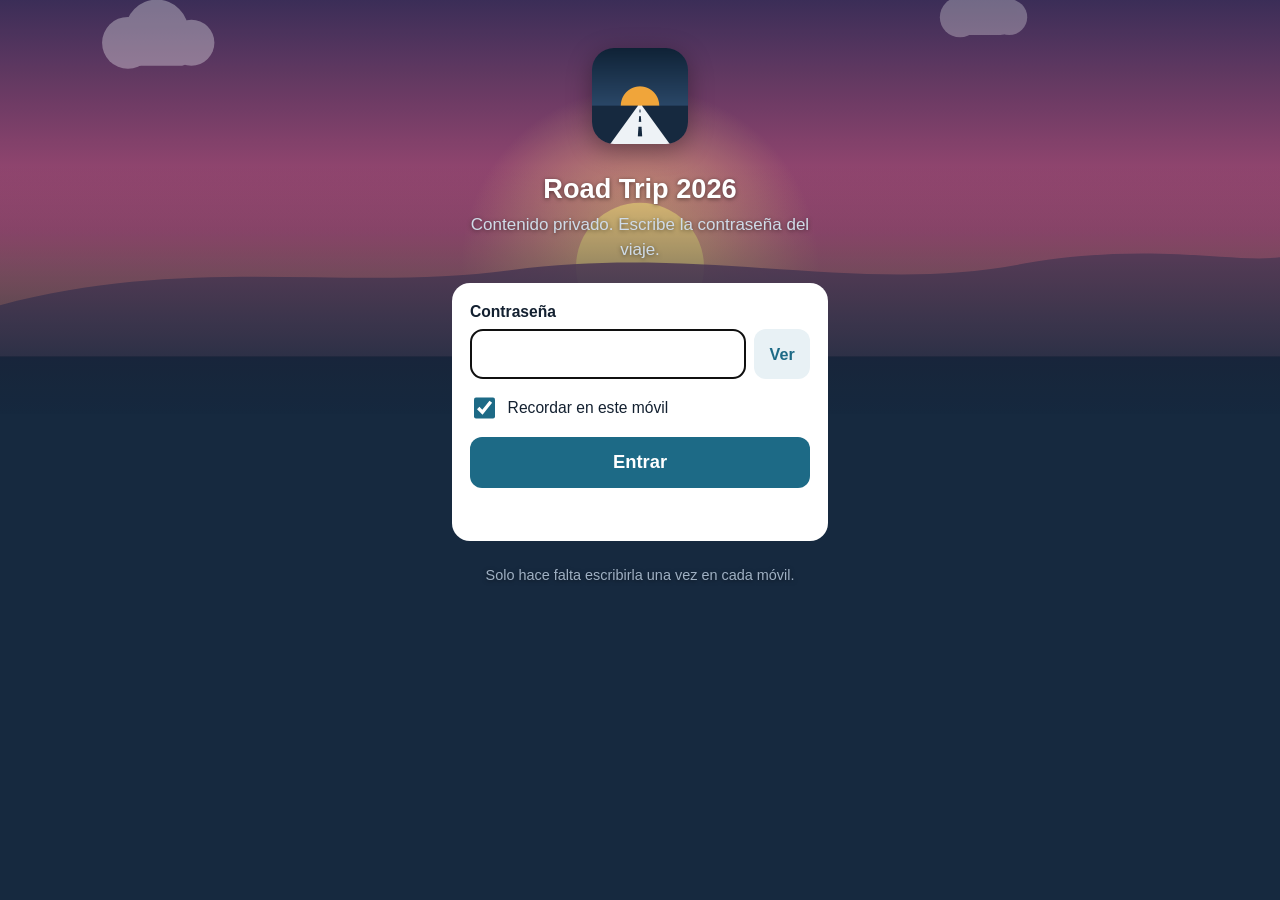
==== commit 7008523c: "Pestaña Tiempo, ilustraciones, documentos, peajes, consejos y recordatorios - Tiempo: previsión ofic" ====
--- a/docs/index.html
+++ b/docs/index.html
@@ -16,7 +16,11 @@
 <style>
 *{box-sizing:border-box}
 html,body{margin:0;min-height:100%;background:#16293f;color:#fff;font:17px/1.45 -apple-system,BlinkMacSystemFont,"Segoe UI",Roboto,"Helvetica Neue",Arial,sans-serif}
-main{max-width:420px;margin:0 auto;padding:calc(48px + env(safe-area-inset-top)) 22px 40px;text-align:center}
+main{position:relative;max-width:420px;margin:0 auto;padding:calc(48px + env(safe-area-inset-top)) 22px 40px;text-align:center}
+.lock-art{position:fixed;left:0;right:0;top:0;height:46vh;z-index:0;opacity:.95}
+.lock-art svg{display:block;width:100%;height:100%}
+.lock-art::after{content:"";position:absolute;inset:0;background:linear-gradient(180deg,rgba(22,41,63,0) 40%,#16293f 100%)}
+p,h1{text-shadow:0 1px 4px rgba(0,0,0,.5)}
 img{border-radius:22px;box-shadow:0 6px 24px rgba(0,0,0,.35)}
 h1{font-size:1.6rem;margin:1rem 0 .3rem}
 p{color:#cfdbe8;margin:.3rem 0 1.2rem}
@@ -34,6 +38,7 @@
 </style>
 </head>
 <body>
+<div class="lock-art" aria-hidden="true"><svg class="art" viewBox="0 0 400 150" preserveAspectRatio="xMidYMax slice" aria-hidden="true" focusable="false"><defs><linearGradient id="s-road" x1="0" y1="0" x2="0" y2="1"><stop offset="0" stop-color="#1b2550"/><stop offset=".62" stop-color="#b8507a"/><stop offset="1" stop-color="#f5ae63"/></linearGradient><radialGradient id="o-road"><stop offset="0" stop-color="#ffd47e" stop-opacity=".85"/><stop offset="1" stop-color="#ffd47e" stop-opacity="0"/></radialGradient></defs><rect width="400" height="150" fill="url(#s-road)"/><circle cx="200" cy="104" r="56" fill="url(#o-road)"/><circle cx="200" cy="104" r="20" fill="#ffd47e"/><path d="M0 116 C60 100 110 112 160 105 C220 97 270 113 320 103 C360 96 385 103 400 101 V150 H0 Z" fill="#734263" opacity=".85"/><g fill="#35223e"></g><rect y="132" width="400" height="18" fill="#22162e"/><polygon points="150,150 250,150 204,110 196,110" fill="#eef2f6" opacity=".92"/><path d="M200 114V122M200 128V138M200 144V150" stroke="#22162e" stroke-width="2"/><g fill="#fff" opacity="0.35"><circle cx="40" cy="34" r="8.1"/><circle cx="49" cy="30.4" r="9.9"/><circle cx="59.8" cy="34" r="7.2"/><rect x="40" y="34" width="19.8" height="7.2" rx="3.6"/></g><g fill="#fff" opacity="0.3"><circle cx="300" cy="26" r="6.3"/><circle cx="307" cy="23.2" r="7.7"/><circle cx="315.4" cy="26" r="5.6"/><rect x="300" y="26" width="15.4" height="5.6" rx="2.8"/></g></svg></div>
 <main id="lock" hidden>
   <img src="icon-192.png" alt="" width="96" height="96">
   <h1>Road Trip 2026</h1>
@@ -55,7 +60,7 @@
 <script>
 (function () {
   'use strict';
-  var SALT = "jRqCUEaQJ1USb5s5jbR82A==", IV = "3Z7AePT0vZVXV4zp", DATA = "ICKVCOSLS0bayLcCdcnHQxHo+gSahgbhYTVDfOdP7bXyfmwof2auWFoSPxpB0rKerx4JXM6J68e3sbmLdByrS6CiGhZV3lSCZK8DKCEe9f0+VObPgYxdR7UQtehg+0Jrv7+kQv0wTKLnFwuBp6oYXfuDSnDxY8k2M8JfcW3MnqktHzcM/QXeur9ZJexFeAhknH2Qd9/v7F3MCZ/bLV87nbjkV3H115Ep1r8So0Is9A6mrPkXomiQtqTJopc3ebpcFR8HyVicsf+2hXM+vRAB3rdrM53wdFT2PmXWDo2izJQDtEFCyB6F6Zrhe/RgEmhv/Sb+uD7lQjhAqG3GPqjp7stliHNIpAQV0QhKY56fRGcH4rJBT56qN52HdeGU5/61TPisMio8IQt9JPW6vUfmd5KJQ+JFuAF7xaURBidMEKr9rTMXziuh1HXRQNCYs/ySpjZoT42KpZMNEPW3cefECggRjlWt36qFfJ7h6szjR5PGc9QgOlXHw115v8BhdSBUHC6rmudcx4uo4FpzWD89yCZUVkqR3AcRTaFmqQftONRjPGc3FqWVFp9CbkC0aZ5uIvklpPcJg6kNWa0iizm3S8h8OToK1Rzt7bngXa/tQcUI33Dpyn3Vifw5Qav3hKQRTiiHF0hA/pinmhB/Y9rcmn2AwYlCe+l56ByR22VXQ0udPhX2bjFWtBA7/JZ4hHWgKLcgmxfljeSnClJg8Gai6Al5DtuqzV/BRAbIoa+XSTxCqYH7AvDHIWtX43GxcpOKM2zAgJuUSNwfP8Y6LorpZ2hjuYGZMCGOF1RG5zqO5RpH4WQegduX1fmsBUUJc/AFWanD4nOc54q+dtnDmzdxaomvKkFJfRGIfAHXhy4GgVzPmCyWGvjKCxKY8JCajd/eUOu/xT9cjMdTmgWYigpmVb4R+RB0/EOfHv3c4ZqWxlmtH4nPcVb0c4FRsX4f+pKLSZf6JnTD2+5i44On5/aNVyuZepLPbK84HB7iDoehvi+SMZqC0/[base64]/QpYzlN4LZS6ookAs0M8uabWAQfoLa7bj+J8kCd3uGk005JJ7VRQT/ThKkBdawsnSnalzXzjkJJt53nJWsMx99BIK80zXbpm3AdAZCB97aPd1lP/mhgHNGTIZOQ5Wv6UEDxocW5thlocABWk9InVwZ0V+Xp8Z668BnTV8bmsbTYakhNt5jda05F9SSkFEg/jOlFSVeaVbhnCn8euYm0kCiIG0tKNnEy6SPPfJTv08dwIrOlHPek4CwTNq2svoYUXD05iyz150F1EeMR+TkLd0dY67VsRGhtQiPMAMZjwTK3cscR2ZYjrB+lXkXfjgUe3v+3T/zhR4EEtvuJoDETIK9MljXCQvE+/Y2fmc78vBM06xp8d7YnXDc03cDZH+duUxFF+W/klSGFnbt6q08NBYwWmbyunK4Z1nGDihFyRqNhqk0Zk51UoDXFiJg0HwLfmGqO7nayxwbh13chvJ2K+mmAJEg6zqVouWt7ap0yvpakgsUUs6pIVfczstvoZmRxf9I4HPq/8eAHAyu3mf1mxyU6YwRgMnsOGyPl9RM2WGhOrCjgyWUfhvjuKoiOC2bQ0L6FXWHEgjMHOo08bftG4VthWBdW7UU/1kN4z8wctKQzxg5+RcbagekrEP4XhQwrqDFkAxoiI4yFk64sg4Hhm7AmWr386HQhCQnrksnvqlyEUxc8HnsvZy5q0ITXDO0g+HPB5HmpPc4+wsEu9OS+BkdE3TpKlx4f1AQq0Fm+qsOTEHYA55oWCBVSf/uhv/VOlDIzBSbDYZRijxB29zL/3cpmNgD0o277Fn66hfq4QzPqFV/KrvY590agh5zCVHP3sApatqXiwIqrR1CeUnQs/bO43D5Wdb24cTtORfQyeP7h6VSQMeVVUXqMO/sxp5GqGoCyNf9E2AJMNK1CAT56+uvm/ex44oBmRA9AC5jaDCXGoqeHA6DRwDjBzqhE8ZpqocoY1nxDBZcGYy172rhNh24k3hycBA3QuYkfjKiAKutQdzvGv9l51jB77bn/iU1rBTs6Vz+C5ol8ZH++MQAetTXfSq5AB81+6Me5OaAp9uu+ax15ta9XXKDCihNKrCP9vq0qD6lRginHSzh2bAbSnIcpxJSCh3T75ToZWBJpF+3Lw7/pMiAZfDlPBcDceM3B1Kz2LMQO8g6TZE4If26NTEpjKYMwyG0uR8JCqpK+KUfknxDEjbA14LHeP4VrvonFJR4wGfr711FfE/i8+eyE/Nb5Qx6RutVr8OAxiqfVHVuCy0s/2Gn6upgyVoifGvtdGCJgC+ZXMnx4EapcJFiQ2PKwt1XijLPSlPDqRjgLLFBkWRxj4jKvlx4f4YNZbLMMnEy53GeD2S+IDKwuJxV2ei0OGgz0i/GEDj+fJatQZPkycbo0ukczr5oKqz8hRW8Ye1fZiE7wWPqTSfIANJp90Jzh9NUfH6wTDcjPnuNOQ5DpovjWUqGxYoBOOImATGRDnyr2Qby1isKQtY5f7ofQKKOZckf7nImo/yIqxG4190d73t1MwF90pWqaEtN6/CY4P1qO7NsNUAumYOZcCMlAklYaVLmlQUi99J5OqbSdXe82z4/fZxgO44JGQ25ntDikF05K5Qz6344fDPlscqbPcHcDfrgK+Xu3uJfuksbj3YRpGsTvA2woODYekRiH7s+3P7IeNxVnYLWeEKqKQOUVGNsTy6j1cbsKRoryAqAzYakLJM7U0vt1JYBxyf1Dy3MeYzlnIUv61/suC1qjk4Rc0BPCV7uMMQ5rx1UCHn4icr2ciYbCuY24S/Pf5yg9VYVujBSiq2vGeYA4uGW4udZ9v6y+RoqBR26aCk4VkXau64l5lkKg2Z+Vz01lj9oMw03ZS/HHLg09dpnzGlJ8RZtiTA+9bEazYyufS9VCQARRTgZ8JyYxx4QavMrKoSdL4VBG19Mp24r6d/q+ddCxAQ1f3l0D44Oj0axKqglE69Hi98/x1bJdvaec7IPXbQttgs5B8fVJhHizqLz2FkTdtPq5dAFBrHinLuuPi6B2D1316vD9sOZBSPyeBY1nwOlu2tuRzLKvz+z0dE8F5mCpA064HVALMohwK4kWOJtL9TlLeiasRW5/0yLjgSUBAKW17wOIGWw361EyGb1/z1s5m8koOigLE+MXO/ayFcbXTAWvR90In0a61EX+6CeDUElz983NzbM0jnXHD/fzUgRojm2hcQpICp4SApM6v+SarnnjsoVwtpro1uTsxTbFufXg/RtaCH/GKT6VviaCgUcRaO3PpqbHI5n/J7ntqR0sS5tbIQfyqlYtwObKMpghw7dbrIsyM7vBIGBYAAffbm3c4MEehvE+WVk54yKikWHoWF7uuhWeSUTmYePNoS3vu1xF+Wu+9MjlPh0aKWv+WfThRlPGDjy3qB5FCB04myiO/Vmukza8qu8Sk7OF/mDz7taINtM/G+oj3j5ZAHv7mHzqpo60xThDrw5tvMAytIo+Cb0kvacrdPM1cNgZiskhiDL2t4fU/yQ+4Bxs5/ddyslNHc73D7iuQ+xFJcUYlQ26WQFQVH+cCZ7KdZCUTTLBPCREhWYtJ57LWZqrNMjPHkkZEMyxBJMEmgebvMJmgg1SK60ruoho/vUBc1WoTCHVGLaSUUnt3L3WYcBiPje2bLS5q+R2H/o1eS5+ep9GbYof6HjgfgApC+iHmwHn0J5qzU5bjfT9gZG1Y0EA2IgeL6iHEW7Er/OonzWAOyBc7+gNHC5hIn2E7NiVqz9Kmeqtlp3ZozkNBzgZlTVV6l4g45UaUzW9ryQkF2Bc8IOCvv6VMBmAU98riz+E2nhKqsodEMhDWSrV46oWl20D/hr6gAbe81Xeb9MrRQ1FH60otsJXsTiSDvpkgw5QtF2Rvwvaab8uDrOOE6jBH7F+pHoSb8taJKxJatppc5koL4Dv7hZY0zMdKS5UgBXFOUOIvObta/7zu1/3ENRWLwoXXOo2rwI16tQqJnf4S11+iG5fnZEiKKGVILoiAb5zUUtLbR0XuKxK4nSu1mtGoOtQT4IMQV2BGobCzOSHbndLjKiE6d4WrjhrDeO6zzrXBof7JgSHGDbu6WgALRBAbkLEPWvxXVIXyXDazsB80oeBSZPvELY5PcfMkOZjL9yJ7VI67F6JwtLVTDJDC1zt//aKDQUgh1BWxAknnJfuYTAUwOI8J44pWtuqlWVEotiotmFd1UpC6pjEiqoqknMYeoame8mwGUNvrNZgYhta5xFY4XP8W9rQGJj/ggT+HFZa4oJhIRrNzxVLXwH6B7fPHKX+zc7ToU0rflw3r4QGPQFKLWpLX+shUm+r/kNUrcy1gtzb46u+FdaUazuN44A3jTPGsMK3X2BKsEzp2nbysncmnB/QAwx0i4IAFSLULEIA6lgXJBpOiYaLTPKYjYLiN18p22FTliC0J2n9GOZ4jx6b8jNu8se1Dbdx8wPaK13wjv0FNqwJOvKKRWmp7/nqQNHhDtMvMgr9lt6Diz7byEsq7u/ajibcjRbTCaiYucue5yErVoihXbVfYF6U/tFNPOB1J6OxGkH176+RpoTldZiTZs2xQUQzwrR/5sUbsyiWmdbZsE8+KA9oGYUE3UoUKu1YR2G19yrDUAR4ce0IIiqq+ISxkjl0Yn/oqzMRFgzWVpwKrnRfW9kF6nYhnV/jGQowxhwSL2Ixi+E6Hzlo6wevgSDacg4uybIoieLhiE+qjLIJPDggM/oogg1fi3cm5k9GdFMthChSxRoXFrlV1F3BkBxAyG05VV8vpEnJW5D9M7EuhEqL8o1AsjHiOIVRihbHbTJfL+WxW4Z70AJ4t2uTEX3JDhn+eO3Ttxw2gOTGm/6gjY1Tzwi8v7BNM4HSqfbUYdELW1B2dvuGoexSKB0Q8xxf4mrr6PF5DCcJbe/p7+SF0hBUJn40DMnt2SgPrlPIq/iCkmHtz9anYoLWeVHTPJT2lCR0jJhYUYpGlY2LAUN6zD1r/dm51/FxqREEWKNfDJawuRbZXA+8V3mqMYJlrXEdej1JApsfTmE6E72yPMFpKSG1rAibiXzJBL/kbKy3e/g5vA22x1wFKa/oyNu6WKGDwzyHo3bklY9W/XgXe+nCNvRHt9vhZxAx+FaDgk1583kTdFts7cNl+0EutBrNO3qTBR/22vYv3ecYoOZFujai6aN+veI+lH7KfdBBh3NZtAvpfQMuXRqToz8AQ1sbyApfplfJQEdfZQrfjtyGoDmDa6MTyiTW9AS3ZTarFmRzFVPdDMJPlmg125dBV/sHOQVD7lvguTpkTad4K8xKxU2GXMvtnWshkq3GnOcTFrJ7WhkRDxKYCYtpRSsrmwB/rQayLitGk4gW7sgE9U0ZYF2jA65+Zf66v8g9SjFXWkSsG4rhQHpKf34RLKVZzVvFT5Xg9Jen/QUBnHnVUtwzS7BlkoNDKq8ErbNyrYCAvsdEOJVf61Qiq3b9QhIsaZJKtkyH3fsX15SSucoXrPXg8VoE0CXlkAO/apzlDP996uodIauDvEc7kxv9fW5dNrimvuMNuWazphdw7QcH52lCEcACWcWUoWxjpAK6SHAKvvPgpMt7mL0Ye94JTWRzmAXNEaAdVwusXHOgsrG9jvErbPeGZaq7B18ssPybGXjOhu1yWcfEF2CIz856TSE+/auBAW8HktAMqgIw1epniZVj8/A8OKhsZhPRPMTr00j+RqLk34giq+5R76+DFOBqUhxLrCSm659Ple5UPzop3+reT9eZ2bkackKBTXweQPBxkGpB52AaYDee0KBTi4B+/[base64]/LnElTWyKQG/8EFxkRfd0ST1n3GWBwXtuwWxcb4bRJBTNwY5GcX8b/l5IIouUTnXkByx2E4PxAkRTAbDBZDxaZh6a5prnbeLPLKUSRQt+kq+q3LRy0axr4jSi+QKYgFjsGOHk3l0qK7w/E2Qgzpqy8XQfG7i0qAbh7NRRrnB+MXG6CzVX2zULcYNHIkxxYM6zJl1QJ8CNk7FNcb2fGIzInJnPrUgOCuwZUN3Jy9GCpuKxpu7K1vNfMrTz3IUfIukxinh/pycLCR3XtX2OuqsyzmEYKSXs5H+tkDkGyrTdx33ImvulpOAQRrkA77/y8wpc9nLgscxxUqIi/ATFFrrkIay57NENyOVhhh72kYrzbClHLCH7tm15ww05Xr40J0vmMBeaPrsZCm04fEy65Xd2dxIb28EKZqh5KJTWeQFPfjxdZ0QJZ5bxxjD5WeZTIuunzURnlqPhnF8C/lirEbiHMdJ4H+vvxCBvMATJ37ySKO/Bet2ah1h3FS49hYZp+1UJ/gyqIKfGneqlR6wFxMpgIIpjhSiGt36ERQI/c2GND9N4ihDVr6cNaYKjRAmkSkJW3XEgeF8b3ZgyzK70zVCeAzkaNjInV2p6/F4To1khU0ZVEBRurQD4JizNWO/LNEwhxb1JMpCRpebmvAQYwT5X67EWAVMF8W4hsgV1DoFePeE8wHY81D8FGMXy0Mevrxeb7pmLr+u6zzh4X6itXFm/lUUSd8Mi7+Yg4IRnT+t3eRhnJEPpLaTtn+Ka66S+6E8Sa4nJSEvlMdn5+AmRrE/[base64]/y/8h5Ahj0t9vKx73UL1HZmKNEAjIoTiBFfGN1tKPjXaeL82bn7k8nJg9vMZzaUPlwgo/iOhBix0KHTw4FpBHVed9PMAwKJXm7iYX5C63gN6sP9USoD+5GIwNp5R0rlQ8KHXHwlcX6racLDgUQ9YJRyn3yG6VKIfuExVp8gwL47vZ8ApWTATlukqp8RnOz0sQCxqv4UkEC0ETck/f/KPtPOfn1PWVwClYSpFNBHRhSB6dtwFsw2ZAMl8nSN3b/u8hCQgf0lv9EmTUrKeaDrS89yKS64zFgh2lQ93S/XtuFjEcLxH9+Fsjq6X6Be+0bHRUBp9m7m5LdLQ88+vQewbvp1q62tKIwQlZTB7JpH+KPbE1P5s75P9tWrz+Ws10DLgDLrGlHDBiKf/kE2l0DBsYF4vBIqodQXMNCEmZz2ODWq/DJxcQjg/wMUnsKGQwk3WDMJG19iZ3UAsJdZI9pWc8Cj+XIiDrMo/PtAx879+N5jT+S+mIEomMC6jbgkMfGyXMte8pcHAcmymGT5bnP17gI1w9MHWFK4nvrcRy+DG9/x+T8jrbUzjbzdp32SCXD7Bqb86tQSBsUUwJwTZjN/gBH8iUHPgt/le9F80x6Qk7VGlVT3bVWy7aRXwaBciDPLvetJHnx7fL5XlajTxpUwbi0Ne6aKInCZxSUt3os5cusimIhA3LPIHUaZfRNzZkMJSvQDUr+NKgKJW1lT8KAKAdY7mIeprCRn1FBf7QnDt/9l9PQUytXHo0KApmcLmZEOgLR22tVoZlZ2ItekKJEN0T9fjSpuvMRb4a0Z1Ik6qMISuwD4Sns8fN6BEvHeQ5SQl71/737dkr4SsILYLtkipF0VqZ7DCXrAyfFWm+X7ORVVqG8W5bRNDUhK8zj0UYN2qz+38ieXzQ7x395amXT4vXg5Rc0+F4wekJGQwJFgZNaCxxucD9+c01h4lt+DKLlaTRg5ZOQwpL/BIrzqkV+6nOIxPBuP/XkODjX+zpqors89CdRpRURqlZ/UsM7nFtkM+FdvIKHv1svbXUe+9XuIhaWAsjDDR4xK6O+GrLhZdneTAFwDYz81+FeACqC7OlcA9h1xxyD8AcAgYR4e8Zo8mWOTTUawG5vs3ZzUjOx8R1UrL5783iyrRO4PGiRqOpfHoGnt0EvcRJQDOzglqRVtdes/OxNtxYrP17asXCROm6dN1C6cINrxljKWgm0snRiG2/9NVbhvo7e2ct0KxLre+8SQqBB1f9KM0Et/HZsyBNFfOAqAUgMhhQjQ3HxIYDHzow7cmq6FHNrffheUIfugFlDZ8w2MJrjub6XX2ygKnG9lfyei+GhLiuhpickgdiyVo7oCxd6jh9Z68sq3Mr5mYdbX+reLS1cr4oV66SxFmqNYxjrEMdNaPlkjE0lN5CTHOzIroJcr2tiER0qHQUA0/i5sKMobcjf3cB67X1onu27kINlq+GPtU/g9N01K2aLcrt1ikY9xC091o0WdOi/Ep7lbm/rm6+lFG2SsZj3c6d+Xqe0Ci/gKNWiJPJFZBffXZP6TD1StXUwSwXMJx1eOm0+2aw883HKZV7eJQeFW2y/3FykwdWVHmndLPy7/RbiXDPL3MU8d95JBbSyIdCFFvE1N42VxTxulgQ4KCv/S8ZlXCCpiwQyS8DymIqZpizTNCYmnROpQuNz+XwcLtNJykkuInKNWe6BquPv6c2elHYuf1b1bnqxgb5KkALOjl3WXA097QNINbrtwC/Nn/MN/au6arOsDm8U60NS7H8hKAzKTPa87a7NPR+zbDI2hP2Dz3E1NK1XWQGWt4FbQlq+uA7DNu7NMqqOqR0HQurYe4Wmt6oP/TBUC6EsQLirk7E/bYBXjPQAJRl4dAJLCcHDDVKebxWzb7BKAsWIuD1b9Bl59WTztw7aoi/aSQ8s4vmDz0oT2VeMd2Ir9bOuv+bGdiy9SWFs477EcNBpCPPUG6EKuzRm3lQ237rjCVnCDaUssTwc39Z4a+pzD0RwJRR8QuouFWGLSJ33NjO8YXvlF/LKx8Z27T8CU9SiX6eKUDcVwFZDbLClaCqnPglq5RdjjpUNEQJxca9c7uiXX5C35fzCbBBvuEuqwpfir9gJaiBRZRPxITVhpiqjvlRrIHYw1ub5HVKUGrsj/2g3d+qHdEisPVH7V12xNrLJebkHOHBfvnBMEiLjeT1Gct/nDY4TqFvyJ1G2W8ZRZKrXuDYAScRWTXNAlSsridg2GUhiA5UjA/Xzq3KnwV6/RYtmwn2sIm6ZIb4iWIfEVCYwN8XQEGvRMFAqIE70GxOqTDzPxLPb05LJeQosqG4CJ4ww+dedbXwClAEo2s5H59M2gqjQ9OA9Mh2+no9jYJJqrwBrTHJ394FG2PhTxwv3D4hBboNurRTxL1EQN7qSwzfRAa8G8wLhDcfphTql46yl3P56l/WLENzzRlY0cyrjPJFbShIBgMvjttqqEOAHq6ql70sq/T+pkKtGGVWW7Dyy/rWagGxnJgnE+X327jKQelM9iJj1bjBflDZLKpDcoArUOcjDjSqa5bNeQpuHoiQcpr7m2rTD9QpKouaELxxaXsndkZz3Qk4/Gs6kZrcWD0KWzF+N4z2G9LYIh5u3PlcS0naC0rG0e+5cbR7UpasF5m6iDpCdQCXgwkMSAvfFIWn3PPWcLoslv0aigHlv7ZylyOp5PJNa31Mi6eD9hcoxmE24/codzUWT44QHwnhu8qAM55imcXj2QM5c8XCH5uKvEtL0Cr/Xfkx9Z1raNuFsaeYLwS6uxrbYDm+9ZKbfb5FbM7K1vM06wKzE8B4PrMdon42mVs8jxgP2BK2otDtZSZ3VIeqpikt8lfJ0A7yODSoaNRBcJwabJV+1y1owYhI9VGHydy3CnxCFVq+9TqNlCqTH2PyRNMm/UGX7PzH+xVB35HbaBJbSKsr/Zs7jOWQQLj5fP4ZNWWeKPYTeys3fXcwjE6teK8d+UwI81qw5xx5ocXmKqwt0mETHUUAuNIMEmevJMGP23aqCQhEUHjA2zQcVivfmZmNoHMe4OJwEUEKcgwFqD+6f/ZKpCRFdq4B7hw+4JQ5gYQGctCmRXE74n4Mp9XhizeS6ryHvR3tTKfQNKc+jgOXhpOGn4IYQz094EsYn9N3NHaXg/fT36wgBG3bIkh7UBX7xkYhrZs+VTrdovbLU26EpiP0Yhx+Vc6wu/hoieGWWDnX0v7t313fFKS7G+Z3QQ2f7+mKEgImpBPtnb4R3xwynCrmpBrtidztvptRNwQTbqkep/lCVxd68v0hWodDfk3y9epad1ISTSImoDcpJVl8q07L9FaUpa8XtzliGCjGdyRKlqNbmvkyN10uznQia+mQ7Tnu2Olp6s23qgt6kweSsZDDQ3Fa0wJzYCLiERCwSFtdKyT45EUJo5HCkCVhMODwUOTJjC9tP55NVUYv/pTBZlm3c3+uYMpM1O+mhhPVRD7AgbPtvY8tJuh0GIi8BhWUib0js8OaBysT8t7PF1XGFUAukHy12RmHMBlLPBv/kQkxo0oqm3DR52OAfL843qek+/7f3hFmirP4c8Bz1izASez9YyNbsSC3oaydLRtgO54sg3lkN1N+OOKDGQzU6UdURu27Zk4HgqLumTH+RhTPdMZ//qC6yMKjcmVYjYfreCfiKDRzL/U6sDmVUz+cp7vmxrhMxfHOOJe9qKUY7LXUkiMPqcJQn0RFy+Tb5oh4UTDe1tJuswn5sdMkfQwe9J+dmT/B+SYfft8yWbjsTplYlZk4cF1cai/O0z+yNcOvEX8ehxE+powT/+4H3OjZTA3cYoFYyBrwtuGrAjP64bcLM2UDeWX/6L/nuU31ceuAMk4o8tWU6ajKQMmeNTivIGpGsnokvmngfMXVWunStqBvGj/nkprOzudlE/zzVLeGP0uplDeL6c9eZXjcPuVsSiJ0FDXWzOqmJ6QP3zAsIG/oUoH9wNUzegMW5uSg40Dg4VboBqyhTY4kvDq6HJUFXBLQVhpa+3kTOKVkVkqJ0Wth5TEUYu0oQoVAG8EK3gXA10R/a/OjEuGjEV/siKDAhM2m+AOVgSMM18UEKHbnKLkGJfZhyrNHQU+xjjwKhyxjtmWq5r2NQDhNnffmtL5xbXIdlP5Qgxfzkf4qGFdQ2bn842xPJv/Uow97F+2NEnTVnMMkTTSR+YWC1hjSs6vZiYt0CWkyhqEyUvGFmzFofGBa9piywTZzi8qvsjFDnS3+msNyVF7g9YhPAmVcpvkZso+/UcOZsw3xy0ayRLivxmolmfLtA+UK/5QVbRpddV4wAfD4a/riaUMVPgBZc3d0J/BG4Nn4Oxd7JdJ9DIuVXQOeXzWyqwbSiShWo7c/QostWwkKLY7DFpADFVpazJVwJrV7/3cR0GC2k7+fzYPSw/XJxVgJZdrZ8FsYFPmZ/ukIRq+5uHUxSYeBjOtWnpLIPfLqqScUpCn1vCUNDBmo1zHmREW1x40olxVX5AhM9ehyOvJCw7XTc/[base64]/wUe1B0EDdy8SNRWvJP6XMKNhfn43eK+VeH+5iB4X4D5IZZsnwvBMY2UjzAcmhlvxJ5/cy56vZu0F/rOaXv3T3ST5eRNMnoHB5X4zwUFXFlv83LfA1ESZXv/JpjJEk66qwVWO8uxS/kLwZSQK7Ol30xoFQ609qRaOeMkxfDi8J3dj9GYYzJraz+wZRLARW/mjbjIFbaimo6Ym0J01i+CKyQgOeHx2pBuTKBVd1lAmMRxv8HCGmBm2sjeidt1TsqdOKrAG+iFdKu/Ir3FD8dL3sgo+5EyA++ya9gwWsXSbYsh2p/9kmCdEvJb66DNJvVwCox+Bd6yLgj/v8Uf//B7t5oumd7I9jlL3HPM7ezvQhHONDxyfcC8uOp+tTWKLd5GUtzH+y6DBxc739uMHSuXoVTwo+S3yhpXUHwO20nOWSlBVaCFkw3FlgtKnjxaoFe2BAFLH/qrT0nyvmCfavWA8l0cVewIJ69H7JFx6r6aLPzj5CZtIvYcTdrnnCsdap3EKyVW9CeQF3J9yAmCKEIyMXDVs9mQ/7cbXs7mijjSygX5MDoNih6+xXrOSjXAZpPymGgrHdxW4y6+6RL6r9Sy+Yd1t78zaageS//CsCdA7N1D22y3tBBi9fshh0c4YWeFjQcOHeAbF3BSZVAAqbPcqsUSsHVDxCB1/CeLnW6PVKhBfAplmScxlLbkmCJcEZFGw2/DPopdGA9D4rQbRaJVVz1hDHK388qv41YQ6hOHjNqWcYCvjyjlNXrUseyi/OWfBqMFs49MT7kXSXiDnZEUeu4OQfkbs5seLTA2KbLh/+1d5OHLaQt37JBJCzfwKsvTnSxZWyHrmFc+nhSB85heutEaN3rjKIMtvnjmJcCs5zoLO6TY1i1FrO7Um6n32FHMKu41vl6RUhzFddpg00oTjlD+RtvvenyNjcdRA3wUor3VHG3NMSpZg/qYk5SwoWogiXkjVvamt489YUwPICUnkfRZ+/[base64]/b7Gbkuep5SLPwHVkvwJ5vUyhrvKTTBDEtuaj2auRVuv9ROJub4yeryIXo5xI71No5GowTp9PXHiWMZHEGQJHJLNe4Tn6N4Z/[base64]/laAFTHKGJDBeBWHJaGIY8k3vtV1rCP23LbgQIZbR/dhyq9U54UYRPHQJJyjV/pYCdjbioFEbZDjvundo1aGlervx4ajWljIYhvhZUIc7Z6+jh4165lbHxEvPNSLedmqwVmlb+bff/QL6fp1cIP/qHJvSWCyG5yGaNra2oBsG7bB/JzTO4VdCaS433qgDnuDOA6o/1wn5qvRzw1K3M7XIJFD5ehj6r7wPW9GrqNLidrTNeVQNOTsRVxpg3f5THZgTTqYOdga5I+h0A8vMwTBsQ5I4WAfrQZo+6ko0pX+359/JYU+H2yxhJp0MlihFWiO8RWNY/dkbhd7rPgaOSS36VKc4WgVC+UzXXqwtA5mwWENxh4tyUT1zYJItz0eIJvf30xCOG+PSvLXuTlX8jKAQ20BPpgk8EjRO07CLRv/gcErcXBOs8Q1WrbIHDAj1jPtoSinksy5pWYbD0YrDFieScgRbFtjDYx/cLA5YoPe2YVzOmZRAvHK5qI8dXbkneRYtC8vvxCyTGkJ9duRuhpfm26L0XYPJrA66PPl47Ea8TLsQkaoJIj5hMYulppnkUyWRozW3VU9QT+zGAIjAhoBqafLVAxFkIh7BaN7rHTTIuXbvrV5+risn5MrUjM4CqScdgJ/cIUap5BnHtqfA9K847nsHPbWl96NGJSRbQU7HgzbaKJL7B6hbKyplZDeIZBBcfLMcg3TFzND1Qnx8gswBCtuOhPo1/H2VmkDHSrx2sqpzL+1MFlu63jp4FKBn7VjQgMNjsv6IWS4FjWTWj/mW0HIPbYLDk9FR9Dzj1A3TshjLgSdb7Rp8kP9ZlVfo5Kj4iRaqNdM86MX9aH9H7gUaBXQgfBqdoDo/cv29kpTAj+/YPDGX4FtPPDfx2ujNKRIde3ZZlygDWiPmlZ+ZPmoqPW6Eyuqoe34LuYeDjjlvu6zfGPMTI+jveLz4rAGGzMxl5rtB8EAOgXIkAhfTM36zl/2ShAQiBQsLkwg71MUgw87Wi8SrXLhgJTyHQ9U0+oHsLF2l+LqF990x7Z/caxHM3eUTHZ8k8JWb4rTgrsHWW++8Wm9YiD7xwPlkbiMuAO0q/PgYG1OOfwfmLjQnSmel+uc8mZlw5vaNVveVqgGi8Y1Fe31LETF4+/EjdkHiv/XeZmvHzshQtPbUb9AEdw6JfaTpK/58Yei/1Q6TA5+DJJ3bRmWi6smXbv4xVif+seabaQzSQ0qT0jgDrLDv5jAKdO83ybpeHCL1TfAE8TqMYHNXzbXWHHpvbFewyUnibMOPR+Lcq4nTYCvd/NNfxur3CNtL3Qt0H1m4pXBD/triPvQ+k3ntn6shpzvoXs+fOuoDrYCl4B9DhKqgfje05w3KTb4k34IV5nKqZCd6UyNU8nES0DgW7Q3ULje+oa7+TmEgsrUX/5QRp2+Mjt3fNrAQXDhJI0Utz/ER9yhjxeNo28hMxlJUq4d+1L5+/wdFsZ570p+v51cd/hLuHmiT9E0tCEvE2c+xvtCkO/B/Gv4t/Tj6uwfxeNpUa0uWDvPRRQr3laP3XCNiOTzgx+AXa+laVN+Fkmbu/[base64]/iJK9mL7vXShwoxnbzD5nmjbB4NKEis9YEHvmlXsRoxOp8MH+FRwjqqRnYPLJdY3e4YGrOeHU4TFZ8CeTzO/8r/Og0P0v459qtHsNzQMI0VvHyA8cVot9iueQztDjhPXyFTJ7cbo8psY51wFfGcKao8hFH2zoEN6K0phAe1mlwmx1m5NQrdtISyHQORqluePBWvd/LwssyDkdvQXbYa5/IusCz+EA/o7ihGFnjDxDCujl9IGbQR3gI3CljqHaUKpmgud3ok+ZPp3nhMHF9dVSmIp1rj9x06DtqWdqTVr3ItwG56Ackee3/fXGavdce0sJ1AtlVgWvOr4W+vn62JZ4vh8QiQJYjx0QxU48wpqC9tE9B7SMxTNpp88xUXtOfWUP5DPh24yP9BSI6z3BtzApOHkmZAGW2fwqGVwcV3bbY4qHGyUJsk++v/ntjoR8U68XEsdYxTT9LnjCXNMAlpdrvWkJSaRU+v4+Q5RIHPP2KJoUH0evYaBIdl0WyqetsWGeRvBwctgg4p/qs8xfOeXkpxQBORIC8GqVkR1BkhaEsoHbyX5BRSZ1/EXRpycYFE8AVEUMmwuuKlCMuCyE/RIngPtysYc4VuTuLjMknO8IIUbvaPYwCmOy0zcbE+7ko8sPbMUT4DPgPtwzL3w4prc26eOHgnbwHdW8zIES+Fph0+BAJkW0y1TUIyPqN4lcT+115cL5qyLtjAC52BjaTY4ZiZHbMd3zjVvg3QmJ2m/JKhIvEq5TbljCo00QuFL28yvP7k3/Z29zC1yalCEJDtVMhjaEXy3uGia23TMEnDJV4zRzBglK/6VUIlF63q8iaTBTf0aB4Y58/ZDc1N8O8gxkZpop9UV11G/twb7QyDbAs/zmqwDjz4OEvcZ42cSiSEuSBFcFaKDQACkMglSfLaBp2aS1unQ/4U3dtrm+fZWQ2CdJ1tkzt/ORg7Kf998Jq7Rz/TaBIzW9rixCmTpmBBdOgYPRe5Z6RgeHDKLi2rYAwHCcTIyo4kcTAto17PGv4MLJnTcqX3ZGA2hJT/7yMGeRAaGzy8w3kfSv6LKf6XgOp8qK3cj7l+3+EkBu7zPt45px+RNI0POqctd38jiX5LLjHgqq/bxuitnmiDF0kuc4lv8xHUyMpElBYUcqiyJ82e6oSnhrmQY7DUzq9Ose3GQwPmau8zy4RGeQBsMfWrJSPVWvOXUo13ty4GW6SCPVMbDMFpEqKRrtBqrmJp4aqypBEaYZPuLH/WWxQCSd8y71RvRPoHUqpd0NID0G/7AMNdeBYizyy3AsLHQiuymj9s+D8p4+jd5hg7nXLXaIppRokzQRwMRTFHyKcs2WFdpuu00GI7vi89x6ha8BEnjQSeJ38m+YDQowmTO7gN/IVsEhugDYuTYYZuoitRjocZUGD593S/owjJfJV6dAyTXmWWgSgaeQUW/7vkC5B4pQEGn3KhIdVgfBpqJHZhCc6WItdpsqU1oPo/P8sdFRdhQTm+WEaZTzM706KgjchusnKgEM1E6s8o6nIBxZFVM1yukzi/kGdw0ngvTsxRpT7tsDMhBA2ohcIfgxpnqnD3qV82o3IJkkD/OPl8a1xPXJxnv5kC1HKAzBpwAyfZkOuDYktqZq8ovFXwp4SqMUhtVi9YoPvXN75e0YRCSZAB+5EBV9yMyDARmTasv/CCjarz9DG56+Q4+MpCZfF5rvNRUZ75z7y4oz5UXg4eMFWlJ5lO/K1dWEyOEVbsVb7SK3oiPLC/bTsjLGAmzolSHoGZSyixrRhf6/qYUKQhTRewm9UdCh2nHXGqaFprhQhVQ8GwcA8YPQfS7s/Ilj86lFyxelxzVgwMPNWsfwlmU195KercGS/rP/sxCAg0xcnEjMaMFTq4wrwNuGLJyPKgjAijJd5QS51XnvRFe8ObHt8dC+Xo5GBeJ5/fzfYnQ+XDFfqYxdy2dFr//O/WHjXKVkibep5+0DKAqZ3uWp21C/qL9X2JBJHdn4U7lJog/nKsRieX12X3q0sSx3kLPsNwABoKX/2u+4y6VS0zzZGezFsp4qaf3tLCOp5mYxenGQ/Qviqd3hwM5gSVcVqqKUrUWxt2bhsWAslwjIjOmspu7d3KECXgkgJr6ouv5LCB24ZbtTJvLK5RnzIzP+LHM4DCreFMJmZ8MFl9K3/dXUs4yIpBNFD1WaguthCNtWGfc3xl/RzqdVqMOWr9VjTrtJWeawANutXStsxVaPzUJ6fD3Q9wO2cU4QWBTiokZxt4TDJzpsRt1k4gmaCg/2gUcJJx0p66ZNJlol5sk1wgQJX8UiNUqby4g6XkGkqaYFU7W/vtGtvKANtZ6fcum+X7aSasQ6uJiV64ONYQ5JrnyGf+gJZcCKmfghLn8Rz1YMh3I1qPlwlAbx+/[base64]/HuNmO3QlFk0Zq6OeJHjXFX8JvXhRPiCD/zfVhJ+f6nlTF5hEA0kN8J8a3VLG29DyPdgTuQzdOFp2E9To0dSYAgqPZJxG/sKOfVUHMJ8GQ5WhzZ45VS7tsH+H1LKCbsinfYzeObK1PGA0k6GeZGmuVyMhCvjzPJrBlLfNjuiJ8iD5Uq+A9iy3EeX6VynoGcE9yQflnr1Uianybz4wE/l0eSjlwe27rLoQqs23njeu72zHk/ImUFtAbNqThkDzTtItOm8amcCwTWadkpNQaVvsfkUDL0lc0DXbPzwIEA05xd1mk6I4AJCvk52ePFnkZlBxXjiQ/piZuEUuSU8NQZ7lLgAPsebLP+8yhY60xsycyDefLmnZCH6Xgm9WQUSIRHUoAwJOh9vsN3SKw1DiiVrl1QEqqy11Jm/VQ6SJ0w65jI4SSyW/0znGVVELkUpryJPuqOfp+A7jkdAA+gcZyQ73nSQv+OuuuccFraUuI0jOMJnapMMx6z8xxKGXFZhe9uXwM9nHc8xFCPIdF/TdVs+DTaSSMCf+Wid9y7KDnZv2mv79F+SsqPWtJHSAnv+T2oXFy+8MGVv971YEPI7z4BdEF/lbePvrsI+Xm6J9njwIt+awcnQXckiblyL6IQUiF3SNEeOzpKCuVDF3zMGiL/7KHXQUcQnm6Bbtw9cpVl8CzO+FUcuFse8L4lzhM7sA5/w7h2dMjJkTVIHhzIBS9ZSkmX/I8mluDKsFq7Jigm0JCuOWjS6zTB7qcwlG+BUzvRiY1pySC/mBK1+utzVqExQvbHZfsYR+e08Z6J68h+VeA40Ib8TlYzJcU7FNZEMM54FIBeZTMuOhKSNCmVehSnoyOmriH3ZeU/msitRCKoZuHE/lfnPsehOR+15ShiYmcVFkVbhiSJgLtCJdzS4FC94aJq4nnaNaiSw3uCO9zPoaNTcIdGprxZl9/aSVUQEw33yErCLd7GDExeH/GpyCb9H/GXK8+itjnKaiTxlrvUjRuPRC7ClbfC3SmIr5JH2A9tQ7E+SQtyanSBNIFDPPY1P69n4Unr1hlh8OJ1f3AtOEcNodohQAZsSkE9CPfgrQDcbX4JHOS7pxVgEWbeF1HUfe3qA4Uuo/3TbOQuHh1h/qJun5OBRJYQRz4e3ZjhHzd0Gwl11qUsipZ3JKOL0SKZNfkHYLdOYskLfoQ8KqvKZCc0aimEXejjZ2ecRCa9NrsMI9dxD8UUI761VfZWI014CGwWUZZHfpUUcHIUAOZyIzLWkLC4Q2cXll6nK6s4rI0aDrdllBE9/zbsLUwDF/lWbEsOPK26RBORqeVxtR/CxO0IRxXDWm8c/Qs2xOITR9mW7x4OEZHvwdGNe781mhnVhSQodq4ZzgoQ1rtgcG1tUNg55/MKbOKqMm6WBm1aRz9YgAuPt5aDMjGbizmk7HxY3orYg3Z24laOhP0qJmj50QKuyCkwRr39QcsTirhdwA1nbDlvt3YEZGkY5qqwnQfgS4/05IdR2nRoIEj4exmTBFMB5hyuJjSsVHDpINWAKN66UoTXttJx0eAGKZ9ulfcMxyd8qLoD+7oyYknlv+8Bk1Gy38v3K4YCaGVEuRl1yd5FDEEEgd1RYS1fehXkKwFSmAy/aU6fygx4qoFvoP94qNP0rd1ZBPwLErXpk/7De5Xw1zQ5ZVINAScKaDnPZYxdGNGZ23lguOy5f7JJHiImHh9YM4F/p7J3FlPfXoeXPa6eCaMOB46FYs3A54Xu9BnK2uAgmhhj5N2bP/uyx5r4U5wZt0TTG+oUOQuAM5JduiQcROqZBQDvExNV8IgKY18HzNkMN6oKUMBu5JXBhupuBqzlsMt2dJAcVgNGwL4G4+cWNgNsWMQKWjMEVDEbg67+hpn7icbPAMxiM7/NpcZ/fsNsM6R7Tm0xxvg5APlLMTRGU83aoo02uVXBhsBViVqR274wv6lYH9g5saNJNIGNJMXjRMYpdNmw+bUJ2THm/E887wyMm+Ls0f/21TjrkpPtnR2TJYxDxvu9Rj22aOwMwMiTmaeZzvZqeUxi2RVhgyYrYgDuYIiMns+sCwDFH+7pNTzehxGPmdwQPvynWxtJtALC/ShcQ0AyMU1q1H9QkbsfeQLErvluQUvSihJ7F0rNrfulk4difzoLUPrBj5mUpgSCuZ7O6eWs0EoQl5hiAU/[base64]/YwhUUKiEXbEOiFsC+y/gSps4d2gKWfucPrV19paSp2rRJHaLZoEX9vUYwykmUK7R4ukhCBDpb3qZdBxmOy0rvH/017liim/OYtUqSQMtf3f5YxpjYAiaDXqDgRAvS8W3W3ReWYciMHPEt3O5P8r89/uzoHCGvpY6iRLalwyZUGD3nzVXXRw8kOJV/5h7DW8qWzO7LECs2ng6Mh3uGOIuYa+mZkFEtuWU4QmQU3xZ43JRXeaDYwZAQ6UijwcPgslj0MDgxg9TxsZ99wscewA898ReDkZgb/1g3zY2te/SSaEzrOu5oHcnM16EPwI5BBN7jOqWqiUdiO2fst6ubi2FqN2Ru9uVHtfmvzDdOqfmbs4sSxE0d9gSAyrrPg1bXywswVfXDTJCGcowih63I6s943fknlrochO7xHH0jrpq2OAf+016i72GkQDd5tKrJp755pkunZCOJYT24gN0Y/m3vjO9wo6VyRDe513wD3OCJ/1HcP611exdFqng8OBOfS9TNMEdn92HMxcIlLrqz4zwVxVFkXuRuED8Ec6oB+CAd0ib68TyF/SNctqF39Ozvg5oX1QQv3HNrNLC5o6Un/EM/DBpl3Tw2lCb44Cdft5X8jEuo9lyxbewlRYnKCFjTSZi6luUaRL3swJrRMgZ0ajL4GlXVnfw42zH81nxMOpcAjFrvnpW4Day2KVdug5+V1WqNEnyjUgcXzEtCXtbyhf+gd7k/9R7SPfvVpZNZxuM6zaxlD5aJ5n8xoLoE7Y056/QYBUep9M48uZl0mF/bLOoaKhOZhWxIaV1I2Htn4MNSyVqG93yU2ikNUX4OHChqBIBnl59tjmzeV/spXsuDmhgCcp2eR+6ol2gVOPOd9d/doJeDUSLuSkHClQglZybmwDUxpyY1vGyxsBUE+nKABPfBhJQKksG+LcAHPDDjTgD4DL9+uUu8d0jFqfKZxxgEZ83FcS9zrXCEnP4O221YFi0hYWBDAzEXvMXWBDvk9hdiOHOGeGVFcSrr/HIqRxFH9R1bzgWSR8F//l22CLphKBuY+u/ibqPrwg0vkIkZPFy32a7UpIGZpq+YAUDblHdvAuub3URbdPOBbXMds0regzUGmewA9eVYWTRoA4Br1OCDOmULTOmp1P/UnkQyXYb98fS7Sf6KC2ZJFMyvO8k0om9KTw6+x54uxCH6hUrx2WfoiZqbDNXt9uPUXhS0XdnWjvxKotu1Ol2BDzHgXP5G5WMxjKzfsvOupHOWLTzz66qZxeiK6iufEdgVhU6MR/Nd/BA1Av3RhsTLBqOulmtdBbnu5hNs0jD0HX+4niVccRiLuyjfHMgIW0Blb3CuOxen5W4W/YEIXv+0bh5nAugwE3ytxgLGX4pb30Mmcyf/x+xKlJP2UesI0x/5tKFdWiBfdehXNYCdZsMo+o9H+Wh6HGlo34nfbBIIplHJ2y2H8rAgYKYCktNibZhyn95W2kurOEhSHqf9Yilt+UnJcQVnt9wEbMqoxmMV2HN++8M39E4Z8bi8GOIKnwkn1OHiNPtzntiyaQlRUoSYgQDoVJP1Nh5CpLya/C0in2Lb89n83/FPtFwNHF8BD5t2gXUimcXEdonqVUmC00a+PPK2w2CF+Z3pq1q2o/b2WHF7x4R1vCY6PP1FrBV3vcUB08xUaWdGh4Qs6PgYpktR/LKLp5/fHsfubHWjLdeu4amS8nEBmN4GYJ3aUz10GAEQWrNyNb8F3sw5DsWfxL1IUQQ+xr4nCM1XdGNRjf5XO0M8L35nFdWPXgtoeAd46VdRYy7kgsPGYQ1IOAfnJ6hbVun8mPB0SzjcUEjn8BhUGVQoM3MvxJ8hbN4xljT9Fg06wZr8MsW88GDQySOCi4Rcj9GcC8p/xpV8z7q/WkPmRdMr5WAE6tOmO+/XjaU3JDNO51UAi+MqzxO/XslCbkSgLXZK54nnBtNaWBgREIOX0diGTq7rnJnK4ygBxZnPcGT6oF5pds5rhgNxsK5bHtX7/1GvEGBVvSOQ13xzbVSWSJeaVMk0ceLLyNea+TY/jROuYdomqfBPurHlwziE3xR1e3Al5ecnQQS5/CQNOSpeyeFqmwnDMrx8kxGK0K5wp1CwY15v5QIF+4bW7TTBOxC2XUeoBG4dMn3POiEbYrSgIteckI/y388NsJgceipKBOGDKBTij+5SfjQgYA4+OiLHXj5H03HILq5ID6kDDWc3i2cuAEywEOJM6Q4ASDyQLtGhWw+1lFXBmzliE+72MO9rDL8apCNLBXBpE9t1oQNhZ9OW9EeDhwz7HGs4XrW5NzNwvYMImFyaHrOyBeHm4exJB4mXO+uqPRbTe24w6UkdR741H/uk9kQBnLs7YoH1YZSOsYxcog6Ay2ShyL83DI6HXnkdOPD4NTdxH7jcH3GjRfx7CEB7AMoSIniaW9Q5UXGl6xzjxJw4Ubf6qVRgQ9UCFRrNrMpM15pVXQrddX/TIUDM7LrdSmSYQ5yDK/HCd89kwqq67v+eH/SYchEfa+DfVETqWMw/UJ03lFVJiWKsZNyvcmEAtsvXG/p0WNG7X4Q0+aJy/Ogak2wiyVhE2AHZ6BrJyppcYZxMaFbMiu7yxs9NU0iogOmIc+wjfbaAfGRU4Sq63/zS0uoC47Wp20ggFJ9H69wQhVGT74Lltfh+/HKGTpDL42JC4sdKFFJos12mQKcyCpaY2foRmAglMkrgLI01AWOtfFEacz1f4dIe3SU7FdcOLqah5Xs17MPdIsOXkjtkhzYg3rOPv0EJv/INS4lFkkZK+eI0+IY37c/0qe2cHK2sTb42DicZEcWS4cFgqswpcLhWMnLPAEI+PrI2lWS8NOlLpNz6QN5MUDADQWY94hqTKC4ctcR1/Ijs48GCkSp4hRkFANh8aWxfUBG3aL6qc8CKHnQHoqh5xr3FM35Ta6cYqjULNfGIn0nKRq6YrKRkvsuAzWAZu9+UbNYGA0t/cn6tu/54rJcbpELoI2gTuCKdY2yUMGnvw21TZt97FmefWGXv8SZBDMlF1mhoCPdO2pLnKapxkzVILQ5IJQNUVvXFYUFttHGNpc8RKLjiOgjf+tYeq2PFo5xYdZZi7UicnPOEkIAbnutGnt2HIMLGL5guGpgKJnfWYDcXoqdKVj4AibMStUpSLgwPRPPVf/+J+jknTZKcGMrII2OLMVWvLhPf2WsH4Zx2PrtOuhZxmMKkLr78WEpaR/mgTwONK0EFiNOGfR1INq793kY/TODmbza2xoGwsPD/rLBhKB2KTCYST2Xv5Tm7d8mVwayh2to0pkBCWL+Px7zQr/eL2D1a8htuMD26zIGRShCaq7g8m8N19/zAwy5Xmmtz3ACz0lgMEVqrgOfM4bXbK17xHiUObClECGnjI+w8hhEU58ktVfh9xR7jiMCw0ZzLnoNvBSkXlTKTqIiXONpmvx3EYquBZFIbRhPFvYanTVizmlYeHcDv4teVHPRsCbwWZCi6B8veWQap1VR26p1DGjy4YRhjiMeMMJ63oKnWcDxYahiQVS5k/8Uq77zpplxBNIuG0wh10rbRho3shz7tzq5EYwUzIBDEf7nTSM+mND+Jbsd0R/iABTxbdHPRFd8yl7vnnG68G8CO6F2q2CwMT8Nlg1D98EWmuFzf9yLCiamK8K30RprBYjIM4Ym1IpkkQKMKpl0GeLu746dVQCnsUgmBn17+TJk5djKgpVKzBj0gH7rVkUhrG3NNRj6uBPJEjEdepCkNGgkQkyTrwMInAcUpNYCJ3R86RjFKzPT0Fr8/KeIViQ4kQi/T/qDq4Jx6gQ522N8C4d0iOBoars+8Vm3YhqgtA2OsAzFMTVJGPrUcYVCtXOP1YIRxEmqIr5QJ+PvH1qs1aSxBDyvxH0Ma1vbdXzbfZf8/5ctMYq1P4IkjxTHuFuFBQ/z1KQyoE3xcGjrwEqZyqMk5tXxjVwM0wdwaY28Etor9GqhqBTJk8mJzCCCKdQH6yxkZsgVr/ZIYpJG8tuqNuAI/NCmBh9XuBkm44Cih2TUxqlPeIr8C1XxPZtmG+nxhj0qB26jtdQqjVAyUlcCoAcRL8YCWj4xgnAEYSvmPLwP1nxqrkERfSiv/UDvXwbwVLY4+qvaUXqnwCVgjoqMcPv5UQCV4b5L9FtV3PrfuK+RY9lz9k+0DIzcST7z9pwklnGyMIIBtoWkJ9AyYWFom4VEKmC/wMa8XTvf8ZtHFOuegJD+TQgzhCWDgzZlxvp6Bzm8j2WgTreICxcrUZIuercY/Xl37o2HM5QwKTWORpWikHLFhjUHjB56K5p+qcW4nO1VEFwlq6ZkzJoBignPL1gpwqnFyVITTD6G9zgVm4HgYskPFOQWR6fPKEfMK7XnpJV0NETU0Pyvlk2UmNVsLKHQpBLvhykieqTEvyMrdH0f1l5ge6PUmxAP1h56YkEDjppydit8Na/10e0MOEuUKj0LinqDVq4qgtn74TeJ9ys4srv0AGnN/aRY6lCoCOUJNeeFlSnq3HXuu6BpcJWucCcRCKI68NYWQuWbVv/OYTz8R+pPzIUF3OG+3Ia20/U+rCqbjnSz9+4FvSG34WbFK4luKTa+VAsdraEOZpVhn3zXw5eA9mrv6SugUBkn1YmeFOQD3VaBq2m2mOthRCK1U9VIOp2zwDlk7vpOJiQNb3jK24v0SHhnJswWxTLm/6x92LAggAAEHAnLips2GwpLoMOYx581ZZbDy9VAXhq/PUZiSCBHG7Uw32JJToy4zeIaCYNdd44J6nLLX7dWeqRHE0dQvIr0PetbWpfcfEotiHne1S7ja7xTmi9UcPtCfZMV9MFxFiwyQA1K3gi8LaHlo9p5seJWM73m9B/HA4K+iUYu4G8C9jHuaBtIxq5G1F9KqfgRBTUnMsAtx9DR33HKMaPZMg0lFZv8kOis2YD4aI2ahT0kGOt/i3cWKTwADrV4KPciq+2KNr5D+mg/G/8MyqIRQXF+cTdnXWdaJB4mgc45/L8P517ZQv7bVpJU0nu/nJDfowtg20Ecw0BHXtMsSWbRSFtOKf7bnBuBjNxaATH4C1xRlvFdrQoECiNgu5OKdvd0DR9wuVNzhn7K0JwnjWSRUAlkskgsE3qV7+W7o9YT9PWKT56BFP20zOqkqbLlLQkqFJYwZApo9R//27oEPLksixgJZZwF0Scs4Pz6jMMQhK4u7BYYa91i5WhsgBFGpj53Kt73Q5YhJW97z19Qn1A5D+EP00ggfaOgFaE5HEOzG5x8dzEJzxptDEE1U4Gasy7dHhBkxSHfOl82BCl99rPO4utgZWoB3ITOsWjHLmiQ6Mdk03OWR3IYMICKDU8bGpRSvPPFDupj22VDNl9/JhNw+T5L7SmoF3+gr9ze+o7e6QxBqok0K6uVoi9uqg+NHvWn+1IxtF9GDZffic8k5Lk0bTDIbi1WYoJlOvOEKiVsZSIx7H2PNfvkXhmDvdcW4k17EmVfmz265TCptRzsDwjYCY6FtHHIy7cMzGZdJTtu1e2v+d1m/ec1f6mrH1zGu0IbT2YK6iz+8QE1c8NZzZhCnFTLZxAMQueys4vXL+4EEa6vlXCh2gIwtnLNSlgvsMM9apRaX5S2wOkQ/15NAxwbApvz7RgliwreHMTbvNJMzCEBV89Jz2wbUyCAmkYT97nP3wPLFg1+T9dO2vjwtM2QjMordFI81VETDCOmVn+GL0BORfYhd/+DltMLlk2maXn5vPyBZ4ZvLQU4L+BwSxMNE+IiHSbFHHAh49+UZOwKbmIp+qCeufl1mp/kKu3LqQV/sq+BtvMPqmeGwmSsh24/J12E6Xup6RGBAFPc2pTKxt7zA/tL5WVluXXOMLw4DxBn3sSKILpC1M5dMnSctlbkQU67YYrlMpeHqdpCYyoUgOnVzezWN0wsDPaO+7YHrEGy5pUXg4PqPpB7otzHN45mXm8cFUxkGPfcKX+aSwg3yQ3vQ+J1hUUotkWjHUOF+Pz+adl+gHjMClqTuJQn2VCgU7BqZgX7lHJWDqLh+Ste/WKxIitGatilxTKOdi34wlk1PYV0AcW5N8LhxYza/uO6fBvj1X/uT3FEN27kQk8sWepP6vpi4CNXcU+ZLteyknHDlTV7JVmHSnKhxdrMqibdo3I110pWgbEF7GPgOTkCZgj5FjEB44XEVmUl0/lIc2g/vs4xufeNJ4i/lHOw5BhhO4aGnAHvW89JIbUXWMjzS32Huzc1aCgMBMoO3wQvfoOh3lmVFCc5hbOCli0dkvHUSrXF5ay22Y1ggT3b9+GgHYH6JlGhv0rL36Ny2mpaYBATP1+QpSqQwhDR8eco2+8/l/[base64]/3gq2bgOG3b6P5TxWdogJGDxcgFaLnDozWoyjekvXlDQBl/JwpKAautyxuupF5ZN7Pq/axa1PS/eIrOw+GzIEh5Qcbj0qZQYX20cXNEiPzSdHW+TXSrQII58KNI3WaTWNx4mB62wgIsceZVdxPHed8xzUD9RkWETgkdW0Et2Q/iVqZM+2o9UsHcdirEhGQtBnNYdb8aCBFXBV+1j3TRTqiMGV8Yudpp/xMCuns7qEBVsDlCeaS4LgYsFwcaYLjxMkREmtoWx6mD2EU2GHlrhrd9eF3MLP1HDA4S6SgXyq+w1FAyrPt97s2XMJs5tYpz5CGulb11SLUSU5PGgQKeKN/+IWSDGXYNU8SgKXBut0xEIoPMsqta+vPDBmVicJ+C4w+HawtISNjXffmuPaNQp2RFT0uCwf7dW0svx7bil00iyxh0egtigZCPc7Kw66wgisRzADS5ya/0upx9QEruw4CAxjpXiCXQGqdlL13xNM0xfESvJChitAZpt0h5wrROSA2PLnPDUEE3V1fZkw7CxVcy7UuYH5qfD35+L6rgLTMDQ0rvtlzx26HEPUss7GGcSTJG/tXcyNHeflEGZayg1Mlo6mS8LVnczwKwEMYUt54Hewmw7IbHjV8KVaOyKbC5POyzUbISDG7oEz83zpL6vV9Ww6d1RqQt2FsgGeVGPFj/ckJSJCxVdQAWLLHQa0CKkuEaZBSwUdFzyq7MKw+411GiDipSLZfODD15HjmxLqx8LQfEIupVdDOsT+o8V4z9RiZ/NPkc+TAnGSrGgcXs+xyE8ZVi5Ak8xTDZta5NYUweNkqbCaM7XxydKlrTrBs5wWMxhEPvxUwhSOToR6evQ1GRT0VdaTVqBF7LoSDO+rbRsF+AlzHRSduOFQPCqhVf3gZkbbvOJVeQzwbdYQ/tTpKb7uciuA08ixBKu8HdMRq1JZ9+wOCYJXVkpMQXVaOcuLrcFrArZ7WmS4VuPZUZg6kUZp+z33xV5n20bZmX/4wv0zx6/sHnCVFSqkRkCP/dshzaFG7XpTmzOk/6jMltP4k42BTUWh5fAULga5ptqK4Nxs4o4m307omN9TA+0D9pg/XgQG+R3yxxQl0H3jPM33e6LRU2WKemzAcFMzabi1lYfNtKQAkXfTjS+tTHoaF2r1+6O3tOuxM4jB5pi6Nrdtu450HEF18W6Oa+m6b/[base64]/SiuEyWcLypek3OL/k5OlRaZ9dKO9t9O6V0hGaB7hi6Yx8vmXRwESmVRv2emqNHiIMzhL4e40fgjppknHuF+O4xeBkMpam6v0Hz47k/jG/o8szIsUgalVCfHO3OClFcbpPz2kAzFfwskDkIgNsMHNWGJ586JLdnIh7467+HRsSY7m56jOxhmVt1LA2U2qr6MdWGis7gpSj6grvKUTIy0Q1heegOaahl/DaW9y6i3nhWxCC1o9O085je6oqb0KP3yEaPY0SXeJcDMQwDZqzM/y8ib0qFvCANfE+tiEl0aTFNc/L3bze0aEgDvT7JaLRMbhdmMRARlIYH/LDUXCHOFhf0y30CIHlx1Ad95xHtq+WW2qbkacX5lHofIKELm9aiKIoW/ML6QefqzBHFdTr8xJvLQaigV1gKnp/9J6QnExJDgZTGVLRTwc2jpC9Y75BMPYH1Tg0jHUtCh9sfer4ATpjkaTXuPuSNYhJ4WFXjDgbuSJYKw+jBgo7QJAPu4HFMumXlyVXCjIAeR3OeO+mmlNpR7T3JCYzHoicj0NKbYXm8OB+bHqnnE4dOP47A5zNAGC8poKqqTeFtwaUsjNrzfqomePF7/KNlIMWoip2npooF3lnuZ3I/+qt30uViS0hKxyJ0DfNuelX6RqPuzQLZcMcVI2qOWHr4c14dMqwee5JtK/gpq8wKiyoP6g57H4Mi4FTBAIMSPDFZQxVPA7X0rctGXy+TXNv2YjrOdE6ON/PebynKSykwTqslDuOsHAQhGd4fUh6FZLFgyFi/ZetI8N8E+QAeyu7jT5VCImSgY8OX8HtZsJdekgXIcuJDGVhYH3GDSyBNzCOepekFJPoRrN6AQecEJC7ewI7pSh8fHr+MsZKMJIF/p2Mc6hmvSjcX+eCHpxIHSciZDyCIn5HpZBoUVGlPeoTGQUtkRl2c6vLUoKeZ3VVa+k7PGPPtFrB3BhRXcp/HGNi7jFv3iqORjdxnvq7HC0Xxag6ZApYICZaJ3rDL9iiXn/ubKpok4ekxIR1quBRtJ6G7Mi0YnWrOukSb+8dh601JWs2mTR4e0cAZpnte8a3UK380zFx66Lfw7icoPRMfZ2IjyAJzsVF9mVDIJgPLxaKydE5Zb1iI53FIAV+vGAWXHU0W18P2lE07PesszZ7nw+vmcQnMPJUWvlFr0WRI2NZ9RybCNQnf5mz/rdATaUC7bcJ9+akfeh/CkVdwbfYh1xPVXJDkYSfCDSQaj6FXB2wKC6iNa4g9NPEMpKbTuD4nRYP5yDiWbu0oSIEFPsVfloPSk/LoZX8hKYJISZu72aFafqSjpS/cnlaav8gf81cILs0OeI2FqXN0u9G5b4CTqOmG9I/0DMer2DFGDvulAXtVkRb+UOYHZ5fLgTdh+p06Ozdm5w1m3zCKlvFDtO3kn3n1KfpvwYiN5nt6zpXxJPMXrK90m7CyKsgRf5ygF3B7FkczYMxuK7l43pU5z5xWsfBokTzgww3Wg13l5vKcoP9DAFvegnQOsoCmdw+F69+D3H/4h7R9Eamz6T6wtVQJ/q18G4XWTmzkdndWGj/ymyBB/uxB3GrqFrATtROfw747Xqxv9X1ZM28L2tbh+K/LL46ni1BiB5P7vraojM2cJvvmuLbEJPhG6ULpN4uKBi+qClXGU+t8cwZaFrO09Qifp5ykbE/C20k9/VRFu4rIKYvw4L3IBtaVGE3NJnEYN0bE2Bdb54hIYFmwrE5gFhZUO9aQkpeqBVTG3EmsWwzeUZ1XPrw1AmZAiK/dnRuJW2WvI+WFbpzdyTlGN6ejGFSSXZlNkfWsi6opnIpLP5ciGXCbFm667jzAjYCMcbBwjQsqk7znMvzjl/3SyvP3Q/KQNjfNwUDmNcDjdFRLndcg8FCKWYgRgobJLagsHCIEABXIXA8F94SfMWFiYijno4kvB0ff+TxnXmWCT5gDW1QCs871NQT5Q8lFXnsA8Vqmfq/RY3aaphK4iqccUtlhy3ks1gLlZskOXZMQDPcOhCb5C4dEWyb+zMYaQ5jLO0WFsSX2xN+WvB/rJGrlqgKtt459hn+3F60NKETqS9KdBznqiCn9XmRerXUi0e/7Lusu8Ayym2rrc8WYf+n51CaPoU1x9NK1hTShyGtHZq5rFinmOFUcSDfvlrQQzKOIzKro9Ufw7DWMWBelC7qxF6Jgj/yOGJVPJLh/jc97vxZUWFqk36d8Yu3Ty17D6cOGpz1h+YJS40LU4ol7hGGY9HB+lmtGhpJYpRsNqPV+xRXGCYhvVIp9GKLIlNHv/o2VeZIomkK1wdEakuAB5a2n/tO6lEY55vpWpy6B5UfXSWx1DpB6TrYXI0R6UNBWIpZLGLczRQFu7zOoYkTYmtUtU/+NDQKMTLUjQsvHrrqvVtGLpN3RgB9fFIxkhAWFgevVq0IzJQPsUXxYXzvU0NnM+DD3S63nDL1NiETICyddhmVSVutCVrWyVedYNM0pq3OJKVhZQHNnDhqjQUAVkJJLxaFsgYCn1CGeCDQnd97UfP5ekvGqUd8+WJle0whaOTbx/526T7urbfqeLoIqd/vc1I4Rn2h3hCFAqT9w+M+e67TtR3JGk2oZaZ/qWxHBYDv017ptVsRy2VIfgcW8yp+VMiAVabRfXetk/pngT95v9KJTf2//imTsBVpDeeVJKOhE9svor4Y6f489NVHm8IMaoY46q96l6MdDz6yqJwPv28qihpJ5W2uTdPWN76vFLfgTfrzhJH6gqgbL87v0vq4rsbMyTIbG0YQHE6Pue58DdMBmbk5moLBWzfXP/oZeFvPem7i8xTmNyLKNq1TNUgcr0QN6gPfeFhj7Pvb71ZMsqGvZEH5Dkjk5QhtLTPBbC+/uqxrDQ/Y6SSSapFdIK9e4uI0WNIAP6bH6QbL8i8YAWxRvupgCLXsymV5KjdSppRBg/hPhkFiS6o+btDXwWd2Zbk2hpMhSCF5yuLiNP7zIJyDZWHqkJ35md0YdUaeoXj8pBPzt6w8FKg7IVYFgRRbQnDMWBq73yfQ+/IJAlZbTQuMKeEVMaqbjEHRauGOvEEoinLVm3LYagDB6me1LeRyff3nr5HBCCgrxTelIplZoO0tbd2l9JYgh1B8SQcFWKXzHozloHiR3RqzRpOIbgDxCYzkgB1mGhd84002z0adPlW/iKvxj6qxhil7E4XcwkVjFacj++cRdQhSH5c+kMHUEmRrDlIDMc2YKq9wGq2oKAuFBmvp4g0TMICJLnRnAo4jmTlrxUsPdTDueX/Qrf14mc+Kb9h6lLxrjSdwj84xDk+6lJcfW2BVegkk+p3BvWna12KiO/gyLUIGaNxi8OXga7bciBV1YD8eNQ4nf3JLjjycFT+SH7t2X7h7VSdQpNzUg7uPnT2rMQLuZOs/rGihrkA/peRkmJOaJ5kdz+AA0hch5svCCn0sF3yPpmBNP2NzzV6Y3rv7tvhMOOd1ITY/FDrqvTfB3CB9OvY5/N23pevYLse1Z0yADc7Ohc2nrmx7biJ2YPqDirgmHXFvqdG3ZaC9XFSc3/ZMR6sdw1hWjWvVtf3miqmmV5mUF2RPZxFI+ikv6JKrK2uTZSkRH0bMep1tGHWO/ujcQ8gVcISdwcVq2w3oUNHRZwa/[base64]/GzP6ehJKBvU77r4dV95iUcdk2D3ELpSAIYMiH3t1dDjgMobxgSimXrz4R0kMwcagjMdQrCRUo0M011sNMLxI4rz7O+EWId0KaxaQIUbVXl7jWcP8kE2u8vGr6qxA9jd1qzsM6JUg2VrdUDB36Vrar+OIhJDBmfLFRsBXU/5kS5CiE+ZOXMuyu0o4Md4zwWRpFyZsDLYRUFsKM9c7uihSZjsu/Lq5sNWQ16MKvPVmqZlLphAvLpeiY5wREIZXx+webnKpTNqNXtIV0fF2jXcNxgeTyXARMeBxm3qVGrMZuSXmpI48opuY5IAPO7epufj2pTOgIWeeDGm0pc7yV7XiyGIr6Av/Il86xc5dJrBCClkkvCmc43X0H/WNUBSnT+9CxKzixp4zC+XZsAr4kadoxw+BKPluMjzg/TZgQdGSBslLGarIFoE+3kQ7DR2l4mEoPeRTfMkZoGjrQPV2zHymob0koPDcB0OZ7BxaPjFJfGuYXMIgYM6cTYBQ+CuI5c6lgCd4+YZ32NNiJs9swg2kcGQ6n84vL8qAAVo5loI2qQUT/Nig5dpnllu6CMVVgRP7KA56V8nqAGfoEgwusC4xyyYJLdGKjhc3YkQdNffBmtVgHXJZOWsTF+80Fu+8IcF0KgAEu2OeUAaNCctXLPvIWZWZkG0yB2Xa4KAhOX4G0twkxczqM7f9pxrg/QaoQhOGuaSTwxShUQbtN4S+nj9yuJsuFGljQLU6ViimiENVD+PR30042UvFjUsXw1Pt2CF/gdYUgFuKhC0h4gtiCtXsr856+l/[base64]/691BrRV9MxvmpjbhDQPwYa/IWeBAA+Ko+eBlZ1cpX3NMW9RdeIHo98mkyJNxxgTGu1M2elnFBgBX0pIO2JJNW6Pb4caXPenrxtAa8FXkOgUlegBrZ4kl69kT1qQIQhRsGporfvzTkQCIbcIQkk9DHPpp9i+UkgTT3laMk513+ocjiG1Di1Eew2q5vwI7XtMpn4r8/AMMMbemcQ8AndhLCLMFHiC88C3gucolaAp23rTjrOuJTrH/ysHjgFAIXk83YsZ0QKwk4A3DcOEGkaqUVqUWiIIMfiQ1rEws9O9oUx+GaeJ7PGns1cOHJyQS32Q2KLryX5Km2+EjkyDPfMCIU7fksWzbX/FLlx2iFUQFAVjxkei9/ebICTd9UArBZSGMR0F1R6c9N183rOg90wBG9QOQpYgwwbJAgWxR1Pqsmuj02qgoKbIJJe1tQSRc/0KhH1XfIryn6dIgF7TDFhpLsTJnDm/xmPuMtWoJHlcAHdIGxtSvKnE+7D6IZW5gbsSsCeozrglj4iXH0M8+G/ETLMT/kLq4BgX+kCkWQfWvn8E+8KIFXwNMFJhe8Fs0V3mlDL+zJ7zOuhrNXcmKMWG92p/KkJSrH/WDWln+Aqsq965EmxegFl2LOnMvWtNVsbZW3yByvYPxAzf1OJllVASOpdmQd6Jr/aNkKRZj6sJJcZuPQ24/i7cxbSSs/akM5vDjU8o4XD3ulYhTR2NaLQ1GdVsPgOVLLb9R6CPxoLgvjRtMydGy8d/diT8ClcFMxfD2eiqo81jyJ6hWhj5n0YP77Fq8PCvezb/2ay0QtbL2P67ugzMC0wbl8a13BWov+xNwgxyFS9NK6byaE8nosGT16Euk4dirVtGeizzIv3vSi6ankl36LUP1sz4jPO1yJYnUw4hXYxZVKMdjjk/eIP829nR0R2HBHZxxdrMsphAm6boxyphHK0FpycdUKaHVFkTxMdEXHgq04TxNdiUtoflWX2Nk1eoTCJjQu4afochvf6hpe2HN+5Bm9qfjPlw4ziNMAVZeJtxG7IbJybFXdCZatqfjLuwANm+I+dARxZHcm9kbB4ZAO/bEnPzHZlTyE3OphhA+t0+dcWewBMmcYwjSw2Z/f/EUQ0NAPSrRomG8r6ZJ3DrOmyY8wu6MUytBMWL+OEBC9CVQ0ZXfvExx5BKqWC4n76yK7q1M8+RPPwXf7h+KMavDXwT4K5ezPlvQUyDkYSq0BkMVrtr7x30PQ3hdRZE5S75my3kKnhFf2kSWz99QgJedWgyXt4eW727CwZQi/qRwoIts38xVAaADzg+qSfPWjiuNScH1OZQX5tUKpOuDeriiKjh5f2QxjlMHeVChJrGvVtZ+9VKQc4wf2DGKlOwSqvctDX+VPjVwF8oQiaMFozwPjb2nNiS0O2goRXspgSGzJ+biwaJ027q/yKb822vomfcZ81MrbMhS2Rkn41CEye16x9dQT/VaNAma9L1aiOOf8Zr7UVABv2Xo2ShSfBL/AFp9BKpCq6q0KbY9fxrPrYPgAgyPTayDMocWm15JzNebebWcbLXGTEJmxjaovTvY25c0O8tvb4kcsagXvfd6rIAlZy+c34xIw9Xxw9YlXjzJ4iJD8VcL+IM3guOVaBq2ug1cZz7iCOgLBySjjsRkFwp7Mr0ielg/9jPCaaX77rFYdwBg4dwfW+ETHUNCYHqo1WKgN3+SOpFf+esy0GKhUYleg6f60cgQSJjGn3pjbETohqaX0hVeCrvHg0nDyU0QWcVSd61QqcKJeO/SI6I+WtoSPTyF8jJmp4nBS2L3aJP5bVIO8IbqQpaRomlxzwIf76A1YV6Bd4xBxUqMTyeHAWuNSxzbGRMdM9eDwpUIy9VoF6a+7v+GuX4Z0Wb8CEGaaIMTRGnZ7KxGQHyvhHKHR/V90i+bMpnmk3flfsAdh6eK+nhW5MbxRtPhAnG4ysqK6xWsCfvCzAt0MKpEDGF5DIw5+QylKvjX6G7Tj7LjraDPywL08msDw02hJsSsUyxBV401nZADqU8Q2EHbW3yTiFlFntVYf8bWfKbhlzz/VZGpnUIALdYA+vjQLosc8x22icvU+m6YSZN2m85aABthJ9p+9+BPhEI5r7d5VCg9TCdnWjzELz9NqKUNasXwyy3BcVIjwDGjFiZ1oYHDfglyEhTV47dLmLZotbt8UlZWLX57mURAB5q0qMu88fuhtwIOk22ftOyU3weUifqc5bnHlZg28m0aigYCYBtdslO485j7K/VjNzRP+ykDrRVkLjS6NjFMffX03/AF1YgWE3fhja6pQFU07oDzn0BRTF4FOFnVCrmDKEi/dWTJyYSinK/tujneF0Ob7hVIrveHkj2Kfo67XhFRBCTmqS3l3uje4UJ7BYpX0DMrJYI2v83V2Hka5wAu7mUkqZabQJ6udkwp1Wcb1ETqf/7o8ZsYnqDKjQGiQJJ7RLAYee79puzsrskwJ1rbJwX59XTb9iC8eiGRzZR5vqSVsE8MN9PHtLxDJZorAK5bC1L9hQB1CDcLM3U3mwrYhm5A8AuF92I/g8O0B85eZXDLnSB48lBjUAtGL6aVNQNSNIwHU6XZib4GUWzRNqkLqPX/V6v923ewLqj9g+KM1ljie7Mc1nan6vB1YoP47TN+RiKHN23V7yum/X456htDhMrJuuhoIgC4PnzFgFjWlSKPJjVOhxC8FdDqdh3b5rI5CsA7swePngQ6yGtikg6Vqzi9CgIIu02ifoXopCJJFDTssBCTe9uZyHvx/37qbPCV0DOdMe614DuEo14jULsP7znuDD5aXwvO+vfEvbJbg/[base64]/7Kq3O8SKYFeZB/Eo7eC65Fe1miGf3M0KdwGEwS6p6vXgwiisCDYnnBGC8RWjSgiDGLGOQnrlWZGTZaB7ZNqeceYKRa89AtZrT4I6eBigf35/H7QE0gcUtLohJ2AYcMoXCmpuF+aWxvHt2rAQLQTn/LhgR4EThY9b+yR2uGr0ZlnYQOuw7+1PAO7/33poM5aiKYZHJ9YIdHuYkooRo8ahNcJGDpZP1YE+C82ElqTilzSp/WwMT9zxP/LzuyM/Wz5gYhM33+98vYbmsXiJYizM5nNDSK6MatDYatwzvKtsBVsMKXOoPsB/2hE4Kk5moFLPOhkLGmbylGD82E0wbd0s4TaSmAFmFWy5K0TqfJ3sFW4b/dw26e6Acrtynz8UxmyidJcKQJfkziIH3I+GqNJm+n43DGsphBtoM/KglUd+Y76BQ2PgPQ/lLP9O+YThcjeeNUZL+iQV/[base64]/6tf41sVqNJXzQg10WPG/[base64]/G0RDBqalwbBu1H/bRYXFK3Lgulk0rDHhn78ZKD7tpBr75ZnuLCVf0278JOkgSku92+C1RLIvgjcKzpdNZdMtzRku+YCuuDgIixQGLKDHTRuq96crJKOfZZW3uQY7ahB2KODZa40GV+Jz4kYVoyzYWX0aKStAS/9ejYDSVZaODozydg5q/eJkconMzCmGbSyD2zm3XzfitoVK05D9I3u4bZoGTcxLhP+U/XH9A+WKF/+7YmWMd0D2k3onksM+ASfVIFkIsDj/EMfU+WMajpx/iF/0ayiJduEgTylDe95w/NimW8RZJmSBnZu66CQcDOkPz8lhR9tjnh5+xkU+4YjPRET8x/+yjct8u/aPOj25suyZWu0xyNcvczIMerssaV/fcVwdo4wrxa50+uRWV2EXjhzBcTe/y6cnhAHuqvvIHdD+2Oz/adjhEeVcgQ0zL5HUbPChDZJqVa0HDB4+7SfA7owKQTCkIAuofnhZV/GhlwJ3XEPzlpsf9tRViGF4UZkJ/W2s1SvLnNs651ckhrICsbHtC6pgstifhXlcCu5kEzQreOLO8WYFZFACYoQZ/xhgaXlzOYDsdmgsUG8S6AAUwV+/+tE2TyakWKxjLYmvo/nfIZbjbPh9ZvsME22wsqM5IsLrvQ/dtyJaq4h/jnpUKFoLisUvea6o4WA8C58Ydi7NusAQs7O3dkmmShr5vF+7Lp1YI+cM6BwPWbWilL27bp+z7IXxyla6IwA9InNOYimUg15cwhZ9RAyeAFHgwz+RfFUWmmqO5ND8b2RpxHG4aDhgwCdwCE2eZP7NfU0C9zchHFgNe3BXFoiXXGs1Rgn/9T0qfor0NMRVCFtm0AuMKEPfG65sH7Zc0EUbJF9kIJW6NVjH8rHZpX+pvCk0++duu3ai8PkQKHVqlx8/cMeLaR+PJPX64m9nL/4fmfLxWK/pz5j6OswYdq1ME5j03j8CXfyv8fYjhh3QsN/[base64]/gGz/oO9hPdvBA+Re85+BXCoafpVd1HI6RO9VpZms9rJJtbkyj3NoMOV/bEc+uQl4QYY30uA2qZYrBw409iW8tSbw/H01jOuUP9vwqXm2mI6Hf9atLN4JRcqDmiwHQKnLfJS3BZDJBl/rhdoxY5TSRNwYWlAgoiBbe9BMZsi6xvWe5H+o4xHXHuF+vzCneDURBZcVbRQrfd8vPJRPkzEZBAVfZ6kss8qW1J2eMPQ/MkbM71rHvty6WVgQR4GLNrH30O173PGwX5RdULgMwL7grk1esUT0im0nvCQqKTD9rvn362uwg/Oa/PqDPjLp4bKlP27CzDkF2elVVSonzRi/7RvUitInphYgxgu/QQhoCLXS7o2l9nh7ZN4Yr0s2i+cmWCdeCv9mZHIjqOctFU1kRK10C+WxUNhJFjbENz283VdCGk24iwi9tUUDD2VzJo8bEoU321PwkrqEiVCC3y+ThaaLxC78XtQeekKBPbHscO+uljttn/Tbc3nDLh0oNoYCXBgLVdalzianwaNBa5cHnVRQGHeiqgkm8Ry9L1mwTvSry3O80K0gVEQ+1IeMIAjlmx0hSZpsKSqRGUXKVBSeXvOaZgpSJXIVrM/hgf71JOmuOk9DXHIeJBvEYkY0ekh2WvGCwRueggCkzXeOOlC7TT6OjOPJQBVqIiqVTq4GDBUyNof/OEBgN0knrGmENdFXukiDqz0h7PFPBoebhAul1s+rJtGRLdZnitC7BgxCnzqAsBZTY72YFGO1aVnqSc1Pip4KcstLSmjfriVNRDEux7wKCyDLeipnbs+fUR5PSTSMWMFgaKT4LVkIAgHR5VHNASzRRF8lK9YKxRkgnEOXIU3+pTUAT/r1LTHFAhvazP5yZlquag/r3CbqlxupVVMtYT84uf9064JNYztRFUGewGe2XJbjzjqfG3Z8nha46lK4NqCC8t5Qty5RVEhjz8mIFPSmqqY2lsx5ZPeJdNjgvRKsCroAL8j5GL3PevavSGiuH4PT3zVlDV+B3B8QDj6H662H+YfhJ/uFTA3jv9iXus1sUKANYCI8t0SPgQQhTbJ1aBwHkGK+x85k2l3fYim6UvC64WUuqKRbXil7sKpcQfAMKVr1Mnr1XKKk1QdyYeV3mVKZDsHK2X8T4NR9Cl8PM6enRMzLuAAmJoLOp8zcVHaEeH71bBM3Z/KxEnx4ie8eg5H+RRqlIrfSeLJt2iFs/iBcuiWwN370rUYIojY6LwsQi0QQgZzyyhmMAPqvP66AwVisNEBmlC62Nwhq/TnL0B5eMcxfcLcXRcubVPI7/6jHqHFx0+/RIcPFhdA6pvHP3htDSMkKV1a1gVh0w75OlJ0Mml0thcPgtJ2O4po7klwWSs0yLvClOWg+777q2F5aMA1umK4KH6XdbvSubNomMe/hfQrgvRJRvabNKX7oexYUtGubnwoeU6diiDiRjP/xCrMQga1fZGAAJV9m1VUQb8PXedD3+/YdoSLmCgmH6swp4ncvRSmr2j83b4faKogBDqA2FG2AxBqFaPnnzPKMhRQi5hISxRmEmpfdZX5qJ8bkxuGYGKB/sJFSwVbwrWAHgNXZW5x27t3x2OqMqbDc/ZR7kPYJU98a1H6A6l3nF/xDtApWc94X12vTHfGiaphxf5RO1kIuewG0i3aFmXbNJ/bnsGvgyX4w0mbtHg9WX6aCdgl5a/Z3GDVGIWeMx1Rh10STjDqpL1CvjIe9HWbxgEaG9KujCaWHgU5sKmBF/2n+5e9Y54/Gd1YkCV7HqzYyVO7GvpEBpIUcDK8NniLa+wpsXqhDmiZcEMaowrJPm9IDqsVsNPh7ytbr3NLvwbqQWl7oZqW+/+rgPLANTxI2ty7d9zfCMyVNvbjQJSdNBOh04My+0kJNaG6gczXowIscN3Md4ME483h0tYddPks5U1mQRbqRlg1PnhwF3tT0uwhc68Zz9M73zu4ng0egDKU4/qgZu95/HT9TTOZQEsZS4q19hqe0EQY+RFfck6e5Pe8qBjJaMI1FwsLDOoT0bFmQxWrq8aDkKl54rld9/Sm04kySVY4ReXKAhmV5w7g1MIWr/y2CxLB+HZfMZQXGLYN4wVfmdx8xfRkTj1MJXlV1gUiM37yAdkpBkAhgLteNk4/c+HQ6bkzFtbccOdSS/v0/6V4GHKy0lUn5hQ4QXtHZ6NULTHccRse/467RsYbEUiuw/ABL0jocQwg9JOv7EOh2gdxsS6YZU4MtgVsYTkLpSGcXBzP9LQGBQeIjp8EW6eClzxdPcKCU+mShXTbV1EsDmm7FR+4EMgF7uSZzWZks/1UfeUQ+RV9KTFsJM7YLKduMMh5kJ5H06ANtwW4d/G+y49zpqxrQf04vPQFOIs8G1+kQ8l3So3VyN5cEMcs9x37VxuHri6BbWTeb10dW0yTMFZmP5EMkXpgV37lmKblDKgjNGpnjMLmoO39qBBAxnamrByZ5H9oWBYimUmPf6tKszdUfTCPDgBxsOwTm8bgw6Qsi1+uMCBe7hi/n79Ga1xD6lLEHlDLrJF/34OQRUNFypUsYKpr3y/04TXOAJ+H10aV7IT5cH7O6Adf/GsbKE+VD0DHVC3fLFqLGlTCvejkoCR+oFo0Rz7wzFiagpO8ilGCruwzRSAwgEYKRhT4eIzEjFI+eW+8rtOeGVC5Pa4nvcUHOt07Bi8eW3VgyL+v+JW2APipY2rZxas/rxniHaSefcl4MQ3N2+ZBxfNYzgyNivJZMb9VynFGgiRyAfk+Q2XhJtreRCKHM3LSsNFG8zmtH0S2Kga5AyewKfxFRGSZK865IiBt5nDRKxtFf1taEDQIL0jzRHQ2DFGiyK/ebi8l4nEaUMmBjc9JMSkUSvFsrg/q+oKY1XgpfbxLed1N+KPTbkbcae9J8i56/nRDZ1ZIuEiyIAt86c1qxTWiJNmFhXM+5DTcRO5tu3P1TRxLYBFwdNzPv/s2NEKPH3IZiZ0/JjrflWFJGbb0ARXiF7y+J7tKnP5gLG6AgAiiEaCp80dwjSBzNx394e91CZOrFMEIvboO+AQ1VGuWGChvjGIRMwdLT081iRm+Gf7D3XYjT+DVot3czNjzC/[base64]/ypBgXtCkf1jFVz/Fwf9p6RltEUXuUIFewjrIH1d6gmRVcrzyK7DDmDrMPq3h2jyBZwzaguvEszS6i6ltt5yJNxOkf8vd+OqIH8fbpQyx68TnwPQGvCAwdutuD0thguavSLsP98nuMyGZFR0YMCv6qpMPWbm7oyHS9Fy16aIL8YedKxfNGQavKoj3eB/[base64]/RGWq8tytmgFBb0USmTQcJOq1wpkr7Nx//eCMRfevOJPoP6BRJA59J09E504JhbutxRjap/2jkM4UuGUOt3VuU+6hu4LWlFwnbePmog48Zv+zaA8cnjOtRa4WimWf9sODCDMbEubh3J/nkBA4i6DyQp8JLM7XitKlyp94QSZkpQFg+4BcmPzbdrKmARebFVAoH5jTd5o2+NFkRNi9f0hematdIbKx/uIOQ9iJzjRn73V/o/FQ1xmRL5GE/mA+W0u5CoOHx35ghUupXPKpqnkm0zWnc6c2vUfCa+ryrafDoJ/mNez4cx1lkX5/H17ezsZoZVFSdHzGOAWHXjh1kdzvZetVkazoCo8UUsOPS1g+7d5zZ7mnPfl5MD3cQaSWyLQIpKXy2D1nTbokVuaHUMt+dXt6x4nJfQvy+O6PbxqM1qX4FaV1XKYTPuNz/[base64]/i+kZxqiEAeps39gd7R/uvYnF5PNUt7OHCfyDv2oiiTY2y2KSKHKQpxQJbTbJ/Rci5E8PIIIB/WQHp/jYt0TmRHykGEPUtgUDIvzC0Bp/5dM4WGwahAFfJRJ62NPbmySscoQrqfXkoTawJ/6YIyBtmY77aVZ714QxI4rcn8O8YkiP8jmPViPDSHWt0HOJ1QnGd2V/BanefvPtIKaRPVMcxLL7n/o4l0z3u83AdMjxUaTTQen/OTsupiogQh5j4ssIx3h0BdGJ1agMYyXyNnZ3V+Ag+MnKL2ipjnL+cbelC1hQ7Z/sQ24E/F6emQsI7zpopQWWa0BMtEmqR3YX/PUOPKQ1oWQkrILdWWRZGDwnDAWeCaPXjonRDuy2O0yBfG1borosfSKZkRIDeH90ezGNvKq/c7yZ1dImUqcnfgABlJImp6Q2TGZm059Ait5Nllw47uLQ2yCi0hQCY5KNNGjhiTxhG9lq7P2icuV37Vxi9/OP8reByweY2JHzfqidHuuYe0JOcwnBjDvxQpcUsLe5sPImq/jkQzUs/tiN4yq7LwAzSIV0FEXcUtcm+5y4vAvML1GcruyaYgwL0nB3KeRz7DbmJ/UiH7FedWQ8kyRSkwXaE7fSDDXPkVU1mIEsDAEQTLnyKYvtvvrTntQgTGdJ0uRFRhw/t2wPymnoRaMXwOko3VzzJSpwMyye3y2XO3TbEkPtSiifbgnDsJM6Res5ZAbfS5TIh6AEPBX5Luo0z7YabPM3hRWrQPQTKRqMHdt2uiO1gxQuRed/1bi5D0/5GSOxvbA+7nD0wDaTElltcAVLuHFYxH/FV0tARHxusCiU+wWZLwpGWJ6DAgbFTHWHheGh5nNTnIwajKlYv4wh4FZduWrHT1GUwbNXNOrq9mzbxbRI/iLmAc6Uh6oVTDUZy+HOyDDH/TIYQk97u4WzI0UYda5ACEQ9jgs/YJ+QetEbsW9KK4WGaiEOBgxWHNPoVrGoDXi46vD+QonfDsrSW/FtuU6g+1eC6w+JsmqNrWCKAGNbduS3DkLmpjMUQdrfARhM5zWR2eu4K6Wd2thNdaHVustaK9lhA/Njd/qzZGpsNP1H7dyEpSOfL65kVpfAioy7XwzuO717xo+ySfhXVm212+tK7rKl0MMCs6sN8Etc5o0qKo049S3aeOJU74fFB5A1rKrcEe2h2UHdTutbuZXRBwZ9YRKm9IyIJtPZWxL9dMTKwsRbjK3HCCLlMyNIY/twabFX36UU1Rt4zQu6+9Kzy+2BZRO75PWSUAeJIXpY0uHyXfVel0zlLGPU2W5l9tJRS5D1g+zh+C8QW5+hL/EZ+k07eTkIRbwlTmDNn/s/kOUlVgMeddwVZXwVgxv1BSrpXOaUhqTE/[base64]/WTzyMx3Ygzr8e7nBhOPFeO1dnZLK24iHEYJrsBCrjqAUuoR2WFgzj5hNYjMkbtMeIo9efAGfskoy24uKEAPP9e0oguTiPwGXaSS18iLDlXSHdO4VojXgl1fvsl6fUYtWo7DUz/[base64]/BCPTfs8NSSGBYBr8+uHP2PBYfXdoARexhmHGiBKSuopxfE1lT071bX6OASxiHWGiFZFiEhlmoa/I8AXjYGSueLudiPXuM9cdwWxA1k339dKtlpvCXStSkCKkA+V6qpAgL6AWdsagd7kO3xaw/GtZJzC/EM70HXqkGNzWXeSMHaycbsQ68cnCEbRYApYElcz0+PFOj/2Q61C3XsczYzJLAoCrjfE/[base64]/FlqILkFKhah704SO3CN4N3M0R7P0Bfmdx9abikCM5+ekxqphfeKJX3VngRmY0TvzpfA3Zftyw2lubtSTesXP8clFZADyNa/JgqQYS8nmie5cNzKm8d6kC4xDzga7UP/tUTe19XriR6pzaPbSskQ5ZPirkMVwitN5dQvzuVspUND7XrFCg0u1KwM9jMyc9dda8bxjiHtJh9p8bKacgWr3qYm/o+euc34HsSmy2qap6rZez+2eqCvt/9mKNF1nRaaRO5+ydpdsQRDvZk/wVxuMGwK1hYw43V7yIMt/MubMxYa/yl2jZyPipuOb854aWN6mUmbNVpLExuYvi4juZRdvySmJfpWchdRXApYg/gSsmstcOpsB/baDEWjXxDps0RtkUrCgWlScmlDfex1fPtO+jHWWXqdH5ndB9OLrz16x5I8WjZ8ky4gJxE0qRK3lQwYAHVQbmXmEwW1b8iwTMrV+/FhsnavK9HRQb1vtjc1A/Wy3pQN8VlWjNmlW5cj5lgv70g0gTstjLL11PIC/JL9BpqgOzujD6OAMvEzAPSBKpqojS/Z4dUxSmweX63ScPGGSgOj7CmSsHDIvC8DnXlgkOUnKK/i5Tm6OZ/N9jYKT6iTRPRfOzwBIKGLUt/[base64]/IwLhOMoWGARULUT+2WRF5duiSDk7G+ss+kbUUeaqTs5Cgr4KYy0sbxZqr0pHfBGpQtpCAVWKCE7bxOpaVZrOvL0WgABlZs38muOAfk3rlTetW2aCz4ae2djA9G+gr2kBVHO4m/Ti6GWPPpo42cPKzjOSdQH/H+LzSdNLqF/fXR6bwaOrMcS904BnkD7DUHNqH/4J7KakaT34KRC3f++F+q6EUN9Vof34VgoG4ZBCn3H4JsMSe/Fl6bELaViHoHfHfXla57HtXuF/HU8GX0bVwasCJFandJ+qT622m5f1bROmcDUqsawcRnjPYnweSPP+7m7t5MRNrDrDle6uZHBAD3knu3p7qbXNr1TMshS34V+xdcDmR/JfgNFitZ5wbxPEBZNUS9EQPg+MqGsm9dRjV6Vl+A/l+YrDqvtjyxWzHcaXPXBbMkiEa3QrjlHfhB8+vD2KLonzrvXOpZFKwZEHyNocohRvM+3sg8m1gfwZHWUT0z2uvCwvGVquCWnLAIRLjVy/TvSdJuoBe+efoNS5aNRibrRWJJJ1TXYZOft0ceZs4LvF6NeLfKN6M7x8yUPqUF4yOLTkWDOIfTH3rnUc7F+kwkRDIH1nX5zaYKgYvpSYoF65wyyrX2JXbaOQHtPDAsogDNBXQznEy5fjFGS01/yiLPTHjBThMg/XazkQ6aC6v1WzhA/qUm68+XsV5mCRvb+rAsmLuVpda3B+QoCSZg/wG9dMAT94SCvJWJDYecdUhM8UwNIyWspB1wtjNXA/PDaSNRW+9tmMnB2o7kvIuYDlyi6X6JKNT7GOo/lT23Q0DjgPSSj9Yi8HlVb7dZTEj86qlklcoS/d0MXbNwnFxAtwDZckZXCIVm7gvbVOIru8Gkup604W6FzyfbP0ZsGAjWCZesHJwH/+WrQSK6/vaWcEmzJ5TxuQZiDZIyheAtSyYBxvDTamlJPTPEWNRG7qZKe/MgYDtJlp2j/rlUNZM42L0nJCt0wuJJ4xBA//AVpR15IJL4JKopkFn3vf5OwsDnyh2wiI5kkki+OfiVJSjY/+A1mEnsTNfcoOX5XEbCkS9lHbJw8G/idpu/vhLZ2X1n7FiN/LfLxHQf9hNUZj8ulRjWKPNfyGd9qFD51tpdQEntPloykWP2+cUj//hR9O1KbUj8GOzXVuSEMPXsIZ2/qK2hYwX0KXWYRNB73JzeNp6euJVnXCMgLsSNB1P2b/nnkPG6Cm9PcKsQGDE/n8d343ktwOjd7FXQjrboyytuwZc4A9PsZnkIYS63yWBufALm3F6j0m2ZaTS5OUDyoZY8gFX19Q0F9/kVfq+rs3T+d1HRWZbRnZtBijeyW9vHG4GiD2D002gnZjVqVfTSh+l5ruuIhtUHl6Rimp5oyoAPdeTMs1Qp3yGpL7zzvKbOVJy1QMZb1eCJzpblmL8u7ey5OpYEid8m7HfaLSp9pZ/op8+GADD0gIwqr8T0SCFm3j09dkVXPKQAbLTtF8v8zelBVAANpI2VLvFAUwGju2pINYADHG6kEP8fHCGTVb5m5wTF7356+OE7vMo909cOqTsKay/X2+q/RRavZq4/HSWzzCEpcW8raseub/auBrFG7S/9msXDblCuQ51XNQKkB2r+WvwvrRBAgDYQQJ+iNzYOyYIFegHNmc+D/[base64]/Ub9qnOg4Z16mn+Y/1v06P8GkSZDqiC5s7TXL9Bm4KCIyDlLho+zuZeDCaYhGAQUM0mBUK2aO5UHqPwTN/NaqTaDmThQs9nGOD7jex49cwH2U6enm/x5o2kMHS7piGPEAPK+i4+aUiqJ1I3bWuEUPO62jAS2dG9bYBcvBwExgBgnkTw2ZzrZAuqoyBxvyAU7tuyrDzeucMIQx3p4a3MUTQFrHk9Evm+8Jbi/bK4kYzur47lcVs4lxzcbY0Q660JcCOl9BjIVpAJ5yIBUuJl+xqkDMvIbhhR1KO22yYM06LaOgDFju/5/uUiVHFOAtJ8ovI74hRWT0Y4/n1J9EszWeYiJ/eT79fsKjnxCQWVDElERx1eIZ8qkk8gMcJwcQbuUBPVVDSBn5kMFral/KRQY3NM4+bTnUaDPWLFCXMm4II8o16ssDzrxS25FVIeWsjlu1fSd5rBAX8yWteAaL69Mc4lbqoX5bTJoHDIhY/vQcJZR5uB1lF/qIQczcnbzxQ1yliXKiGX8/72Da7TpdBh5J3LKoSG/0JEIISX7pmLQVqW/BbeTvu+HJ6JuYCtWpXLSeLHIJHscFXljJxpHbNemHPoE1J851jPOiJyD9L2672ES3MVmx+g5vc6kNz7HKGsobcQ+n9+NtPWj1JDwFW+VRIHsENzsYKOTET2igZGl2bC9AIG06Q9P+tBR7sQczuoOFkmeVD6htvJ/eYEro+GAYLdRwiXr98c4/AVaBZ6CLvpUwUV7C6siqVp+0iNDSlUjwa+KFt6MEJVFiAFrpecEDXalyFafUDDe+sJSWsU6yDFN/G7UZJVC/3mbha3DeASdZ6N5lFto2JU+dowJ8ybr3lZhey8I0pm89kdEQIBnaY5nLRu6/Qxr7ilDqG8NBQohHI+67AR7iXugBp0sk5z4QcJuk1yfRA42M0NwM3rrwmSVwq5X4wqiJlpLQBFdDI13gYvpd7mhAk8ay9+Akdsevq+vVyeYc2sWejT7axUNWVp/lItx2PkATky8ZZTBRbNXPPlt8OFPvEP4CPDYwstBirf3/kMCWMoZr/nQDw8FFg0x8ycVPfke0fGWE38cJzbvYKtuLiqiIh2bGSCjM4MH0XlvjMgaDP8zI/GZnrTXEy4+qgUh909RaF43FNp+zytjkPehkmAAdI+JJTsrGHkqoypH9FqjLTP9yKPswgbT7JCv/FDrWz4Gf1FWTN5TTtBmBUxVrFX69WrGZPBTkyjgFDSimbKP9XFFMJcTM6qN9KueCbz/0Ephtqo6fuW53VcaQH575NkvqKzKugFqkGHDDNTvMvnRYjtY4PBwxmPkGfCzUBdZicfbGrbP4vGixU8QfSkz7kx2GYJn9o1vx2gnqEIdDnNBgi1MbiMLj+Kr1YK9rJZAOxagKf2/BuiAaMIzgTlld8MpJkezLYnSmMoImosgRiRauwOApLl24Uttohceu85hOJR8Re/Bj3GAnUVM9o8wznUsffbAQoQ/4njieyMhqeEC8WagPxqwP4SaDhen8iKhpeDBuQTvQQ6x3kQ+KoWkKFd9etxkz+C48gSSmQ14suypUEMdU1nfYMPcPC3IYXyvIP+KbqBNKv1oLSEsudPL6X7IKwN+MLkx60GoDtTolKsN5H5UNqBwswhWw6Zf91gYzD8mqi/[base64]/KUe9NoYE5tCfweBGnE0VCAWD1hX5w6rbFPSrdlYXO/RVYM1gq6ZtHUpjih6lQ+OHYQA/sBuRXAHiM4LFzpeXvmm94jUynaq4WuRA+OW0KF/iv7Q1eE0xQ5Hd5SnGvPWC9dYo2Il35qiibZb3lG8YcV8vCoNhCYOsQycalzBzh2WTYe2+LZTRcmNtTHuC4rwgBy8oaRNwcnOst13LDzM1+wY84Vhs0J4vfFwuwEFk60LJYN/+swVs9KUvi438+IDQaMhHzA+knlhbFk8WHCoWg8uUJ8Aq2Aogvuln2YXkGLN/7LlmWwD8FyiCkj/ni3oOmWjQI+xNpfxH8C+q5J1wbdnphqcIJTkqTDnJ5zBjcI6x01P5g7b4wKs5XPMJeU/iHs2m93rAlMV0rRmmmAljlSHpFYKqbPZ4Auz1Lv0VMAJ0Vp6Zdq/8VXsGr3qRmdUXCwuF7aE5AqZ9EkJ8fXVA2N2DfrAW3zVEslIojw6r1mi7eINPs9rS8naQkl0Ke9SwwIhMlbsKH1br7TwOhkAlh3n09ATsHktFZB7BwM4PA0yzbkEmkRqYgXC46Xxd/oH+4KB4CE7UfPwZmBWV+XNrvzvsDXUTtgDoTYYN1Evi6IcA+9nmjvzwybvnUfnFpq80Vjep2+YSXwGFzMAjzZAY8m34RHYZGTMSxY5mukLEGqmC1CkMfdpwh6QB5caP61CRe6oAsWx8HJZHp0khOVNMqRk2JUQRI61qCjn4TdPL/qbu2hXzHO7ReCSZhENGOxgU2Ti4jpGshqsxvarKL/[base64]/0pSTZLmUUj6BiM9//Mp9NLfJKhe3DqYkt9U05DWNJxZ68PWZN+SB//7oXYveDpoIl++Kw55k5/ny9cjVuxq2nCuJ9S9nUwrGJ0AqBgos+oLWPPLa/NbtATKo8WqJ6yC0/okm6UAWRFoHHGHRmB0DbFCJWsoZppRZa3RGpvVdn8YIl+/wMqIQ7WlhrCwZA+bgtR+XRWJJrnji2R94WPde/Qdbmn6WNf1yGU90EjqzcIEiiNEoEz+nX3xboRwFtZxVKHZozTGh2xrRZXP79brAI6k3AhEOJNFXqUlN1PuwYwz/YXdIog+L8NOOInFeQ3/oCkRH3X0yV12MbhW7wTEGNnQNM0br9f5d/5DTVB7FCf0dCY3GKmW90oi568KXNGl3bFhkfN7KOmCJZAYhlgaXafFVHVSHXq9fSlQpKoHjl+3IYsChXwbt+OHyjCZguwbftzjFPd9lijAIv+Meuv9/SjLjIWthbnEBCnfkJlwBGOP9wworNPRL97+JGDaanu/g6pgis+K3VxVbxycSqIJI6sUxXcgvdfoyY8DsMwiOECDTpPJn5TacbPpTEg0+bfbzOrU3G3Z6srUQJWAqPD1IEiT1PcD0d6iOGoaF5pKI1FxwNZydioYlJYBRb5lZ8RMwOXMCVyKT7Fw9qO9oCtvNxyvNWKqEJBIeGBbbMBZD47RADFSNSMkK/O4Oq/SVt0Pmi6A6chhMQ4/7yK8EdVtZmRq/a9mhZynyD0M/zvKyJFlqBHXOJEd8wntR2onwkDMERXyLS9230Z7075MApN7FtpWSdkSQVALlIEFJSEBYT0UJiQrOKWAwqOIyo9LYyRZAqPKCu96zcfQGuGdMJh+gBn8BEXzGIjtlwSSu42rBv/+J7k8w2l0xZr49qx/hb7NPhzOjavW9XiARVfRv2hqApZCXm/YlirCwinEMORzYD7jIAu+o2DqeT0jzdNNODSD3rnLN4fX2DSloK8RefQsJridpX/SMVs+6aSGuadVL7DNWDIwQaAiW7x/svf/pu+RxfmygREcqTy+QalDdZu4YnxaTVnpZITbnamz+dWIQUbTnHRfvqPBUGDvh0db/cWiCQeufdSCHsDvxFds/HpTLH7WdYRJc8goO8Sw/nf+d8jqpCwjcQLFdq5kb09+DBDt6OQpyRmmPpWZG/+mz8lXvJmoGenO2BTu87MWXNTTkCRYnX2miiVMY92COIKO3gbHF6aTmByKXkjswtKVmqrLkssSXFz9VwtB6IeXqPtVqOjQzRbvbvBoPlJBWxdA5BcPUeDRnjJIoUF4QUlR4l4Hf5oP+b4xfNTyqHwkSldofq1uJ4I3/uTFhd4sAza/nO0teZ/OqNZ480kdb7XpogCMkI/n0fb9VZwvXSrmyJsAz/QUuyjZXrGsu3uPkRtDmf9NJqWrOdCS+1coz93FL3IkOW8PHfDLBM9UZ14SDBkCQtMjRXJowvkw8rOGNN+jUrXFV90zYnpvS3w2Qw8JIRSceyc+LGTbFvGkHirgITsp4B97NpCAFhIiOH1ZwHnh8Oj8Ck2a+FJNjzknIMGl2/K/QJRRGYt4pi05WmMnoeqLvT4g98KGsRdJgGcSQLBBDiTMS21BwtUHLGtrWqm8IceBn+NIfhevEQsT/oAqc7+WXDrO6HRPh7neujZu+gAT3S0h58x94NR5eTJxNn4DYPd4xTCgn9YyRB8Fjsc1SYIQIYDRK3EfK7LVAHDfBaWYJmF2ygLeKXZXphYv62tMzoHd00+wgQxTpNit0VeX1tAE/R4sFf6YD0wNk+OVTmmCb7HUs+bBTgq69DMwgy12CGsjmfsG92iQJuy6c147U7F7Jvu8BiFl+ovtd997aXsJ158EYJg6ilBTiiR8M2khf1/j8KHmUMcZycVLT19rao6g+VzMlsEIWQzhT/5uWQnAxd3ouv8ceuKXSeVrp51+jXja5ygKrM7bgAP5P8PpdeKB8Tc6Yfrj/8T+3yXefl50C2VF/9XNWhPRZWv7M8KAGwOnb3nkHpAEzVdiTOx21TO52n4cix6yeb8KOlBbg2pRPtsaDJaWv7ynwZOFFehMEnds3YmxIwKsUZL2V5b/lDvnGif2nry+CRYrBH8Hq+g30CsNW/qmV7v07UisEHUBVV+ZoxSy4m9KGaL5deOs0B+p9DyI0WRt49zBVirwKv/r3ZKk1e3A6T2t8A+eCCSiuzwCHCWJH7do9oneDpGRbsKj09uP2Q+yFewcUEnN8aPTSxMMFDoQO3MQv4fKCSEZx6YtdAqGPCBNejQ406fbg+WH/DGYLxAodBc50qd5BE5RhT7nBN/8Mr14tOVxgnmylmjqTjIqSOfunBHA5itp7IVrtd21iBiV1gK7iyXIPOPVcZfWF50a+O7NSzExnrvRDJ8nxgLwXUsXvH3M/9bqSBMWTp5OTkLUYdFmfNeqzLNUUtY16RWZAnDABgrt/ywSlciv/9lJmlANKAmNuLMTVDplKZVxK3mw4eWa7gX6qe1j/K7ggPPoVVV7yIN82p0PAQtwtIdoaO4SjMoyg52ZhwDhCujn31g2ARM6yJINlOCTSZ5PvHwS2ad4Z3T926/aLXztztcRRnx6r5Nm4JpL+UuHy+hubrNTVeBK8PVr5sg6sr9P0tvOU30/IzdOUZAzmrv8cL2jhO8RoYxFZtek6xzScSFCb6R84SJ3tvxZAivhkvZFteoL7dXtJ1jyWbMqFZMXyS4TDZsxmazVLKlcTCYI9vb1fTwW8J7SDSO1X2xGlHFHcHowogzA9UIBw+cGklyaxEm3PhC7tkfUpFFAI/N4RZT6ATipff/gu0bobCOdFQ9yJyhI49hX/lF9qKppjXsCWiyr25CsFmbtf+zrcoV1asXA6UnlUpDluA2S4O2lkDN64x8XBrUwWa+k4szRXKEzDCimwFvaO8U8d91Mhh2QC03D+M9TEbVAk5MttKntTmkhK9mCek2OH1lUMBaIts1z2//L2yHCC7PXZ0sA98IgZQrpUXyPrGV9YBxOUpGEv6IMhfhgks975KTrzvEZz8bPUcVlOtAHr9ZR6DgZ/uFDuotVtiL6O0h264vPQL9dXBtXTAVJefIXV3zHi3ETTOHc0af7Pv8iyAaehnr0MAfG1sGHuSo3wU6IAkqwTp2qzQzrxhnLV7jOX8wLUKJJs/EFwD0RD+zcFwRDOFjP1sSego4ml7QlgsUT9oAgBVKxmAxxBcB9dlFoWPcHPRgi1qjZt0ziybDFECMH2Q3g0M/i8ouFB9U47iaB4YGngg9EgmZIJbEwXGCCvypeBmwEppvtFVeNnO3nJwLy8cN3v0C9hHi7VH4YFHC+gCPBTxRw0uuA+RBOFofCoQwxSaqSAA5PaqLI2WUz3yDSXdkIGpAX35tIIRbjBnuMByU/q6fWnqwvIO6ihZVjfJuGTM8nG4SDDQsM3mipCPQedv2iMN9rooj6x/J05j6nZ+iib95G3Ergc5dO6edp/TWpfK4I5iOQQjZASJjGmwxJeA+/Xu8LLid9BX351rb6EF0YFcafXj6qGkoI0XAp3rGqgyW0T5aje8Nk0KjqugskCfpgVyeqIz1IHKzop2+xyJv8eYjCqElkHXObye5Wj158CegvuTXUij6AftV6Vozp7dAUzmRKVMiYd8za4jnbMAF2ntg9oUx8ASUiq1oRnPg8EgbMOBfBCsDOMEMcjXKYbbK/JQYvuujaspZf6S11+qhL6/6g+i/FvF6p+b9zwSIHjdHf8rqTOU3BQvqYyDNGyYTp0jdaKGDEM1LCo7mTu4vOCjRXhQ/NN7dmEHUlZLC7nae4ntNjHitIghKLf2zpSxhkX0l5s/[base64]/pnqDi/MVqn6x2LHtRcU/NZRY//hj9SJe1Crgdesckyo7Qnt2uWZ12fDaG7WvOnJYySpj64pH8VebuBO32NFbFeTlCvKdlz39UBL9A7QUB4fliOlWCu+4ezZQLG4PeOwFokqhWwNIAYZVRl5YMxHlH2L/3Bnl6PtI+cCGQHTwNsxZblM4W74dUkMDBFbsQU0K9rkifLImQ9Nhtgyka3V8anIJJtGckz6Ch7lbiqzrJo1t5C1iUSsnWSV3gWGcMyfb2QoxYGYw815dAdugv3NqHw2/Xy57qSAt0tI2WDTovgILxSS51qwH2ekCNXEkO+K/vFokp+KnZag044g9+WrjRzGGbQeIZE+xXtldo5vP+8CKTTZXxBVKqukODY9rUb2tboFtPLCGjNDetwq5c3zX+NyT+YhGSx0Tx7Bm6ULp0Mm312GdfZDxZKiX+rkhgrXCVkvKCu1Z3LPlVx/HabIwjPZu7rZkdv7yf7Cqkqm5Z9ZJopZ0bRYO356ubc9T6cvyw1dgCrp/21rDi3H4VKId6lk9gPmMviDJtn2sQ7mu6cHXL5Z3pMaE8oCX6yMDsDrndtZM2Kg6MLpo+JPlMXU0tx9SdpIi2KSOYYlbDoe9TWJc66iCwNJ8Qg3hCRm20CWCPL/6POZtUEzm2BWqfugKBhs6dNcH4bk5JNCMohXzJQJ68C1QZhhJYLjVjiUBcsAzrxUMwAN1aIV/WQLfYUe/nC4AcFEmod8N9L0n4mWs7hjCkeL9tTvTEUNtqJzOIK1YwQ/YAhLw8bVeCxTpMZa3j6wDIF5wYMSoDQdjQETsyIBtecZRpJocDKK5UoEZ7aUyzW2JnCzEIAR/Go6bV8jLQYHEhOzHrTrWN+wm2m5IruLIVvcjQJaEKOWSJ7JLKJyANLppXRSb1nNtQRDYfQMAe42UG0L64dpyBFmyKW9/XAb51XfCysu5cqipWjtdLdGmvB+T095YRfuZgTNax3O00qAiEgnRjdm7OQq0mzFN3iM2WXK6Ql249IMlEg4Mh3lqZOtBCt1rI/[base64]/[base64]/BTN/Cx9hMPwu8LnTp8UuB8i8HO5z7SdYJjZYtE6xTAr/IesVJH7xPD7KtxvRRSO8+W6uZeHss5abAhCgoQ/W5f8azNejdR17k5bhZty8jYZxSdsGuObc78lA1p3c2oX/Q5hN+AEF/czdsZQXjSqFQg2gD08SRhLfqS9QJb9jmuKH9HP/paX7KqojbOdBPJiCnWAfUg221bDs3JdIPWRy40yrHQK/aa+eRypZgdqGr3ntM6W2QxgyMQqVu6CmMDdcCkHe2KluNwUs8aHGFp4yNXUNG7TWhMAl7CJ+mT79M4+aggykfy7XXBxO5npYMqf8oWk+jLs/aEvsGJC2hz7uBDC8fg0rCGjt7bpdZj89UWltJa11bj8DxdEghritNd8A3AWKXcOIvWrENCRPtD2LyQtRvijzdwqixjpKVEvZD/SglTe1wck3tzpPrv4qbxkXnas5v8CCsJFd1J43AfgkPGYVgUjZig2uCJdrBtcX4k4Sq0osh4vtUJDlN6Ta8H+3kTCq+VvotOHwDukEkslQu58IWGfgWJD+EiZ1Z+BXMSvtoHWVtv4l/K7OT/NlTdRJBd/w7/jw3fqNh66vBZvjZy+VuhMT8g/HGzW5zWryyhJRDrhUQHi7gqNfF29Kf+8m9guM6mofzkx4XnoIiei0e+O2Pe72GMPRdAvZMIpbGyXVV8VJvLbszad3gNghz/J9mUEbw9tWZH91VOaN5shQ4HV2xAiFMtg2IgFTsR3w/pAWtBSKSAkYUj1S+WlWMbxQXz203OOtv/H88vAp7LPkb2TS5s7KBx5+JP0/R35RV3kBxoWZk3EU+VVO4SSxrhPitLGMlZ0UDQgvRB4GKjg3Bs1DEYhKFujWcbeZONxNpTQujVKU0Nf+4ahvmXlSKhJk3Fi1oSq9uX6S5ZLiVtW25aKq8G/g/owEzscfyicZ5S1f3PexGAS/W3l9lyQalIx+fK7REQseRhNBeUYUESY3ZYEJh7j9LVng1ZYMoCLDFRpXOvFrCebUmttGZgtl0sJuRl334jjbK+R2LfD3UttYw6ebl845eRyDiFLG4N/SVux+4ePMcn7K/TBQ0ZmjHQTBMxSPgKfvNj0KbDnNF/YN1l9KjNtdyGpQygHK0r2PNP30MMh1aL+snN5gfVh1n/EFfRZip44RCia+eNXppD7pOGSfSc17ESlsX4wNphtJqyamCOJypwCZcnQDgiBDalMjMzpoB7GhWv2iZdyNF4AYJ89j8X7xVAPzrF3HHaeeZdPq3P8ofCK9mymBFLsoXhHtPR9x3j04Hxkgw4cN0CquQC0wV4uxAiKUCbGcaj8l4JWTLojk+GBKa4cUjNW/R0QzgZs4VwtWaSfQzKVQyvtJDMWpRxsOx4gY3zEckeIfr5o/0JlARDcHRFLm446sImtIlfUq3UnfA07FJdM7zY+7gfF1SH4bCZZHfb/5yYvQsvaG19Ze+3Sc8u2NrMwb02oppJKFvAAu2ZP6uc+GhVYkM24I5BIXHISB/qCQi5CuNZANqdv1/DjXel2A5NITG4e3N2h4DL6v+Jm5wt+hXNG+6EBC2g4M1lbDRwqboAHEOM+OW61P0fCrv146vSiFwVDCqhn1oeYM5HcB1JA4QvzbDp0r2NYM4C/qHdrg5DDOOgCzs8NaVQqBsoiVU6BlcXOJrnhufeVspXLdw8o9F8M1b2rdFHDIhsRfvIJ64H6IzAKJJ6ay/0H119y5OXQYIiB/IG0xULKTDh5Q1T12etSr8d5ajvlbah7VVBH+OiFYGHTc2r3/jGWZLc7D6vB8aBf/3zlhJhzgQ/MrYJ1ESv77xXXLTKU9Su31nCQkX1LI1PY8uJX3Lll2EBAYbfcOzEZWSuPwkMQO6Pl3Cr/UqjFfCJhbF1p3bCNzWjYRmz/jkCedm2/LYONN6m+pj4ekogtpvJj8zaBoEQPaTjGBSDlTJYd7Wlm1Di7z+s6bGBlbxrhSQ6o0acyEF3QZlx3a/rc4RJAou6r1K4oBABejIwrxtkU1gpnEsojizIMfkJKmOdGpqu01RzZroGEx6JWg3VafQ95JWCc5vjIwA3qR0itzdajfJ3/xt4mrqlbi3Bwbf/iE/aGFd8l3jcRpJ33ix8sE8oDF8SBOMCKUurbEVRr0kaD9rF/5l0uuZlUGidPxJqNCSQhOkGoJXmICv23T76X2G0Zn3bsdpfzC3qcQpMxdI+netqJden4aPbd5MWW9Mgwod4Xw1KiV6gUnqPWqGtGNZ+ivPuc0LTVdMt627YZF5JD+hSP/I0ySLnZKM7UgCc8koQ65SukABLVQH2XRoCwfcFQkmv2yebsDlxZmgCXDiv4N0cmbTLuGTDqDAKwf/i8DcTjyPUo6s66BPoJ8iP5UjOFICJhGxjY0mpP22BFCh2wBMvUXL8RrmT0Vzatgut/Rg+3u32W7BN/PXUO1Bz4M0pgEHpTuHQGDd1wjHc7uzhzeqsfUczk35rnzbpYd35iguMzrLqjKf8ZYBM+6D0E3LFqQSA30AZK5F/0pzlx5gIBT9gdZZq1lvGtuGUmP/993pElxEKSV6oJdk4PXU/US9oASyIMudY5iP0qbQG/MTL/Q7xznRpBdcd3zRaKUox1ijvKsvky9iPQ3ck8Nw9VFKKLoPldnEIelTWXMJy35MptyplraL32M29iNW/1rttp2ddFOTE/[base64]/7eVtX97H42IZt9Js985GMHbwOxRwYbgE/YgQgEKolVSpcUsQ6pDWOgXaWbEV/U0EouwGnOb9KzKFSwEiAMQ+4CcSOFMG19ieuFrOVlaOUlr4prhxjDiDhVD7ZahioifdjJEXpXNXiryk1fkdMDBQEi7KkQAj7eKQfFBnWHuvnulaTApaHlzCupyalZW06GoyUOmUSPy3a16iNEj6cguU9h6rXCRS0EK1q7HJ/vHCSXJaMhm+AJTq4Tixl21w8lsBUHfLvCv5VPYneDVpJpKohRYKcnOBTxnqSvCjHotcL11Jl/DBcR+s9qIquTJnTdtjWFbB5s2ARbsb4RM34/hoJFpt85Z49CJs6si22gdwDu6p9DXht9BE25C28wyFY5ND/+TFK8L7m7NH+j64g1lcT08QHwD+j4nv7uWdQMjVw/lX/1/npoitqnlJ/jmFbl13X/97+eqgUinZoIs0dl2dPiNLbj/xE0GRFGhDxYd2og6xv6TO8HMq9yLzlP4pCLkAy4n78ekYDNTKvDbqMn1uoAQu9yFPt8o5LWA4EduElH4O+kThpJ6Sg67FVMLOlHehH1HZjdexRwhsBZwtaGHX5R47jXi8ZcGGKAx2fqAgFXd5jKOezokGseon6NNzyl13f5np1Ulslfgduv/kP/7E4AsOg4g3stIEvovGlEXZ/8wlwFBm8WTuosVURRL8jvn37/xQ/SLyi82gAaA/RcROLEnVYK9nnW8C84+wqU2O8W7YPov4HNIkLneTaoTyZtfVeofPxgptDElGbgjXoc6eNP4DDg0iUwLTZGuZ3AosZLwgxKAoAMcsHHCFWngmhY2m8RhqDPoZcQANzDXpAyX6lpiczgmbSZp8V9gU5YWYZIuy8KRnyta/s3kVTwe5Aa0ZR315TX8aKJqC5jXyLsrOyGP/2sVjqXI4was0b6eLi6HSkeDg29yzJpv3BpLnPvnotvZ1IeOXXoyz8E1WhkdMoChTQ4GtxTDR7nCBRefVMwTnulGpkhp2AbYjleoYfZ55T6C315zN0gH/YFbi5YdhpQedk/CPjyzIDsrV6mgwRQUiOMtRVNN7lL4x8i+0pcoZpqiD258RfrlKBZaZCXUBbEruBMYZ8mliv/SvSNj+E85yrIEJ1k51W9dS841gJJiu8sV3Sfor0/Z8VDUQd460+5hJf3rk3atnWrrpxnKXY4Ll5XBqRpbZ/NxhQFrVfrTUyBjESL/I0e2qe7K4y577P7kIoUM8Poc6Z/4Q/4D1Y4UkYw05YoaPY9sCfZdayKBvTSb9xglcA8Pw6Ek8sEdAnL394U6b9yQlS6UrzvgYi7/[base64]/rEo1LLh6fTYfnw2N8EkIdXP7zIZ1LNQVcPB2JmIwq5SyL9JKjJWod2okCPvmjdy0yTfbGL5EN8D0jVf7d1YJ0NncUDuvNb6N3VKnEDYVLxd/lUcU3TVRWHUfPAP08Zpl4cMfGYQsxhCxP8X9K2OlqvD4LMjRBe+WtwnsqACzQrdAFMSbEvBMjr9rlUhcfmHAI+tEyEk+kUWwotjBYD9ZamuEKyZZ8Y0RP6KcbB09g52vw95NbowN+Rn9oBE5ZueEJuycWpAgo2Rkm1n6oXZvn2IrjiOr76hl2nhVoD/2rQHfgg2Wbi1afTsW+TMsJbD8Kqroo7+SIJVnJu3Ps+cnabpVI9WFt2lavx6yOVEt2YBW4fkxNjJzBQvd5IRkZKWldXmdBlmwBj78rK3/NHLT4hrM3xyrQ8+k7Q+WTHCQLehhw+ngOzgAmkQAzuHmAepsSJmMsfnwFA7Vtx1mmHP8Za5/jbj0TKyS21ptlmU0NDJdWcDVfhOVdPpZyq6tBnsd4/JZ4PFxK8CKQjXb5ovLRVnncN3S68l4qjWBIQFAuthYMBGnAHF0EeJbtmgVkE9WeWBCU54i1CSK2nnxUw2RzTo16MCvZ9TpK3Ugq4WGJAgjjkRMF4Xz3+Ytutz6ONdnbJvNhgHcLz4GlXkvTHslj8rQhwWeFdjpNZQFn9NsHC6hsizynYE/F7XbLiyglsndftUfTeL6UCYFuZMHAN6/PqzSeVPQz8q+mv1LtIlJJMT4vA6V7Pk5NeEXi7Hi48gJx722qa5oPykw/QtdgSJTPgt+g7Wa/1Mq3rQapjH8NTMSiIT8xrIKfOabD9cqsJbmRGIOQOMVaCX3BqAkomAJzLCg8Z6/WeFqTyX65bB+/Domy/Xk2uQpu7SpesaHmmkBW9tVc5ixyqYccrtrZ3KZf3BWGKSHioGhI6HLI0lktgtVC6Sx3znLeh4WdnXcZMJvyLHY7BqFBJLvH0sfCDaAAT7Uj9LjMMe9beXx8YDlTRJGEmSFfyOSW9NDssLA2/aJPeULDdvsmyGaQbK37igiDw98Tfrc4tUNHMUcgavcW8l7hYoumfmgL5b96DWs+RyPD5u2Up0fKdk55D0w+u/7V7+ZyQmiL1/yiQkuFffwy0Olbu46HS1tmAEp9ZMmR5XOBCG875cG22iKYhIFM/ZI0JROZIILC3DvQ0qPYgOrwMOYQA23HmYD6w9HmIGXEM5ZilwdFWfigPiKuHZa2pyAIptCqHDPGdy6zr7tV/EDXDF4obvu6st1BZ3Qq4dhqmYZbORZbqpXwaiHR5amgEEGYNeJEDj/hCSpYZxCQdt4uclxm3Wt+Obhdd6HUz3MzC44pOxhiKbVGwPCENJHnq6dq8a1R1r/402pPNauodtrQMclzoZHCYjbY7pxHsVNUL1qGMsox9IEx6muZg0sEsQk8zUsw+Z3hmxegFDyzLhtIDqYM1BRVTN3TSvA/PS7JwkB1tLlzeVHc+4p8PbaSSoCsQ8clgpEv8IESRFTqDxJJ6tEQU+hJRCpQWkjixs/LzNUsoxy7XKIp9JoXh8FontR2doK9IB0x/C8YgEvc80eRCCjjmWGZOIpCcGbTAujLra6SMJtAT0P+ROyT76VKg+TBWXXLgB0nrfm8/oROZ4zpMaV0KcLefFgEcdrEPynCvdWmvwFj3iGacozg1IlwtryuPSNQjFsP1VNF0Wmz7kkcYnG00WNzJ9ostZ5xeBSv5o2vf1aRfKs0RpJv/gM0jzYcP59TsLLf559ewP8mkicuyw1v2C+2k9ZboQfqdpMvgy8JyQNciIP5Ba5B6RGSzSI9SvmvVAUeG9HL061folbcn2UI5SnMlQb9MYZkyrcFFbXiVxlfOtadxOfHWjwwlax3ScQ5SokHNNnv3Lzd/tHpurSGAXjCXWC12M16DBKnBzjQlA647FhzSKcGVrscZfrSIFov6XHzsud1Y91rdAzR/GzhctR+oRedFHW1R/rn5oqgwq6sIfUMfmDV/[base64]/b0aPOV3h67GaS0SIYvwYOtjtDpOBOdlyqBvBFgnseTr/UaKTc+GOhgw2L2jrgYKK/+/dfZqQ1tEY7U2fE1w2RgN2t1v5QeC9+qvQHxYMy0jWCk2K/yk74p83eN2cNous1OccIw0KzvI+ei2ezmqXwCKVEYyGVXq/SFon4+hY1h4f9M6mHntZkPuRDuM0ZKzcUyeLO6ukhCp2Qva3YMctdJ52sPLoHfYa2raiLaM8LcMOC+NrvGlHe1KQ0cf1OefIAikQ6KHKsbysA2Fte6VcbkXxJHqgzY0Q1wSmTUdCcN6C3kswx6cIFs7m/FwsvIoXMtF4gyO8Kp5oTgBLe+APCxMqTpY3rQBH+/ThBeffvcqCuMrSJtyw1R4zvCd6StzV5mkrfjpMCZpD+BmMII8T8WtA2LUWwZFfqiZwZG/UwYHyk5pREG8oIM7gIKG1CERd2T3P45BJPeaG8zHHVK3Ee2+LIfnJOcTw5IIVtUeZrpWPg7KQkTBFN8x5aO+5IhBCM47Az8Mg4EbCvMPpQpD85f5y48WoWNpTkBUv8UzAuT9Wv1BXsGG90783XUUzW6ol3OOfb4EKzkFvh2BnQab7MLmdCCzcVd/wqFNhWqb3Wq/WcLXEZb2rCLI2+w740I4n2YlHM6BGbzwWb47Wuw5CLb/U0QKVnWDZytRL2HxbpyGKgIsudbB4aT0zKSBWxKOwtWZ0qpjIK9jX/p/0G2vm/lAAKk3eIdgez9b49Nfd6BKup5IM8sQZahZmgzeQgVSsQ2Kbw55Hju/T/LauvdlvPykYOwX27X/aKXcAKSXCwE33am0N1cNhZJdChy6hji3Zm3ApUN4iZMB5HvjtydHwOygouiNQKUS7zxxkbfJLHYLAJ7tuKeiDjYFaSTHLQPtl8+wQ2hsuQIARY+J8wpZ8Uw++I7cERc/kjfN0Kh/26CI6abX8a22HKeIDb/Yefifvk67ZSEKixB3Fx5nc1oQvycV0WbNsmq3CPWOH6txGHOzf7whO4x0fjCAz6FBaNcJvvNes/1oKC2hiDF4/EXbFbcaUgquqKwcquzX1cUWvzJ4dR712wjwqdOxsRQ9Mu1V6VzgH6yOvMlKmLP/[base64]/ehLM9TcvI1o6L0RPoJzGeAZ5YbmZgi8noNiKRA0f4TVF6GPiI/72nlxVo2dUOhhTKZstvCKp2psqNGNhcgL1mUKNvvBDiMDuBN1c5lbHtncfO6n2nQGz4bodRPk5Gl00grcTvaz0SMGDih4AYKAbjAdbEAk0VBDMj20MthcaApBLI8+adVitCahKgW6yFjLdWO6hBgmINhUtxHA5ytrM///gkqYD+Mla4KoMwRKdfaeTSQz+3/Rr/pFKlZA5IadVfvQpPxYPTa7aOigAPhmoQMnVAOLvrtVM5d3bf86lrjbn6+NQE7E4b3NLgIkQ8fxdycS7rn372UyfoyiLIpnES3ZgyVdUpvJlYnkYaQcjC3wR2uO3/rqUaLnFMcrj3HY/JvgfDlXRNPtqkfIlw0fFCWqkWCgx7d3bH30TdQweVpYFRbvWz+gIXR8rFpyyi/cB55uJUpwn//[base64]/QLFiER+Ml2iJgVdOs7GPvyzaIG41eNdVcEEmVybdPSO5grirGa/mwsB78PidZh0d6e3l2pNYE6zLTXJOEK0QKcxP1LiAAKDJu5ty2B15jiU21XyTDFWul4U+KIeYUd3dXD5NaDhDeJuarQG8IlFoW3Q1mfO/CjSCem8rnUYqxhWqa0AN9HAmZQSFR6/NTZFoVWUOMCzpFjX3lF0pj+PuuycSSdKn0DkrtrDoauEm4kwZOFGRUbG+xGfrqXZTKYWg7LBIvsIseaAKV1WD+YQ42cTzbAZoS3MJ+/mCdQT+TYhpxaLcyAU396vCVCfcT+16TJmnUhLXuqzhoO6pARM80RarRbaMBnupXL4Pjwq7ucmsEJdUcTdrGLMzGIzTVWiLoGFK5W8S4m1hVqhRqM8EN4I/M12INMNPoeZpef18QtLvMPp5r3S5ilV8+ZQR/AehDB7QavL7zGZBHfBu+B1kgBwO07tAlfYdcNmWfWmidSamY9154iwH1BZO7tyne3g6uG/aAew04b2qXRfO5QRBg73dkZDTURZuxmRm4YQp4G5l75SOCn+zbt8IrHx78Ce8gz8rQ9RZ5fYzlySCi2D+8P/[base64]/IaA2NTrWlErLvXSN0VZ4CZYTeevkS01L8YW5Nv43ac6uFJdKM5nJxNwOoRtXqR4WJ77AJBEJjyfRjm10YK48sDoK/4VjFp3qnzo8HufmizSpNJ09EXU1dGVv3LM1RJgkhXxFXFToDLrZTtBNTNpOKuQahCMkO2DTsuIPGRF0fQTHvPEUhAkggHUOLL8SABPlUpweF9GOuPTlm7rmFwRnCclJv8CGPO8Fk4Z779imiWLpAiUZXHk105i0Mu2pl/t48rzPS0pke8j9zUTL5+vIFpUERwF6at2D1HqfOlPoKgDAPTZtiQSl7c7Fn+qQ00sPKL5IpBsu9X6LAuqNvDBq6lJc19rCjShWqQvCa/GTmr41MMqCSdBms718A5+kciG9cgs71KHo1SjZJRXJChuvd4BVLjUBSoaP3G0hhIvJTjdyEo3Vd3E2eHCqQb2E4DnnaG3Q6cqE8eG4H/[base64]/h/ioP2w5C3yqcDrh+rs5ArkGD3BUA7MVSAWr23GNpdYPX3yc+ISB3ZfY9NNV75kVn8vbS9d7Ota6EYrgCZodgbhRZDauSmy1avXosi4Oe5VACykkDm+TLNtCflNEUaJ9NP2/3LgyWTy2CMNCSXiQ7nJ4p74RVdnFQ2PxY/eQ2pQgmL0OtVwikgbF8Lh2BtGr08bHSohlYLgm4ONcbME/bl/E84xoEspUlMNU1KCBKQQrwM9mSiOCGMV/d6Edq7sWXNetpbTs4GBH0tVzB3t7Yl5eIdyViQq96Rt2PADri07L/FdXw9Ip1+7qS0Qk5SK0Pl//cm3WdcYvg39TShFpR3RoVaIu8imGmGBnqOCKO0yeR2b7Zl7Ftjr98CDQY+exvlR3Vrvs0BonWBGpIlxfNLBXXbRoJvht/lJDzICQx9SoHEwp4OOcUW04+DKtthsU/[base64]/MkQlgQk6fGmv0QZAo6n5Qe2767VXFpI7PIta6q4bq4frN6zsSc28nmgjOKShRSRR98d8e/J89HlinJjCz6ST3wza+TP6cBNRv/cuxjUDDGABFD9+aexGPnpBdYeBN3bLuyIFGUoUtH0/4xOv1uoNFRZ/[base64]/eAFgmMH2Nhs74EUCnmZTVcHvDZp6rDqMzm4Jsa/YJeZdnIwqm876XtcoxDBQtInOOg6AK+sdb+WeaBrm5rKRULlCJayQeHh4b65pV3TuAccrhOESZ7GrLgk/s+yhURslpvTlTo8Ar1Iz9SgLUZnJtOq4N17uirMWZiCxP0hKsXtTu8CQi+zzmmNFr8O4aYJvjvE0lpsQZy8Fpo+xc0yqfidx7iN7eBd2OKOOlhU9FzBpZiQJhVquCwKeDcdkfuzt+I4CDlAcdcQ4tRKg84GgTXZP+jmO3tMQkgR9T8A3Qza3E7dQEvimyzMq/UbB5GRD/TYBcMPFLlHsMThUh95Onbcs7RH36nPN6L68Ic9CfoAbwgzmxuMI6hSEDdl2Ergi7t8SlDrow3KQW4aRoVe8cwiG8lzk3mcYAwrVp48GyI2qsqr1Fae5F5wuCx8ECf35NRi/NuQm6Qr5g+C75G73DGSSxm4zJAhNOEAxfsHcx9hE7rlNSW6KrE4EbsKWkoV2xcQoYeIG7QrtSBQLo9LT5PqP07WrHO7oRYYhjY/XdzBnBBrW8S+DoH1K998PtjdR3PHvXfa3+Ie4fQ98fEQw4I5QfvZYTIbCrRBm/W1W5OWJ2cyBRJxVyQfognfDhvBC/1Kbn7RiP3FpHrBLVObNaUNQY42yvs5BBpcDJbnlUi11nxj2K2ab9/8UbxxqOyQ2JmPNmpiayT9jKeFlwPTDGB45rkdep+7+aZTpZ6BZjoYfvitWU95q3btf4QFH+G8NCU5mBnnVMTSFR/px9yXw1mJ7dIQ1c+bOo4Nlc1Qxn4xIf3NLTg5hCsk8zdyZG35gfTt/9aAbA5iYZ3t+7BXIdMztOi4+d7xgwwN3399fYdZ/[base64]/jt6mHGFPYcsT6safg+0Fa8zSmr4Oe6yC/gvWvb5vbndW0sHZOrjbf6mk30z0nMf8PyG5/Ybgt6lh9fNeevBnE6DlmBoYnvrl7+pMu1VQ6YvQW+2bhGSjGe+/TYXfaAcRLUNBpPM9oTOIZyybaAcS25nO43Z7rVrtWvU5NkXGggVQxC8TQg6dlVlRSFbwr27OoB14biqfuTHP1FwHd6lAGtjWTCnzpQj1W0wVq97lhMftKz+g0NcSSaXUxN+Bp4zs4+JV/B9IS7RozpiUi7tWgFDKDhKJZWqxozttSBN1HZfW+dpVrBqDQDqVH7p8bpHvupXaWM+VF/k3dP+WKYYDj61I11auw99M1ZRu6hRa8/8xymaMGRY2j8qJ2VT2u5jMZts8qwA6G9izNGgb41iPY/E8rCxQ3ZNddr9AwUxHVeNc/9ZdYMW9uTR/2MOzj3v0Lx1kuLcEc65p98Q+34JNYspuzfmjQtoP4aNn69JlQMvEGC3qYTXEWmC7LEta1dPllcoB3gWLzVSlVG1pBhinGE+WW+JH1b6kB0G5wTan4+KBTjHwlpz0EuADaWbMBH9e3Kz1/43tmZD31wp9Uc7F43kdkkiu0UrHiLLsSSywGBPqMp6k//pQLfIVzklX+um4zZMHLtw5hmI9AWH+VmVsjXDngEvrZqpRdyFFThFukkqBdcGmVxBdh66DnT+KzrUGXc47WILmCh/dym8QNy+EKMwVidAx9cYU5wKP5vlA7HrDo5PMBgSUnZ/lFlAcccU4hgb28l2F55MgMRQ+Fd7IiWt5XqpQlxHjS/VGo7QR+VFYMeFVfgTZG1W8APZNfDaFw7Eau9mRgzUB6x9v4LZnhGecwK76uZoVUpNY0yrGGPr1bCuEu0b48xt1KI+4KbzPdEy8EVpuMZMH+GS2v8TqEaKZgmTh94lnfcJKpCeFE2R0OIKgPn48HuUje1Lif4kWmhkm/ey04WRaHCfgQG54DQ31XQJLmY2UI+Ozql0b0DQh8P2FXHBanpjz313RGDR7RWBNRCSRPI0RaCUrDFGRJHNbs5tjv0jX2DoROwJ/DeDZZGCLnfa3N2dJXuvaxJSyNaAPD5QnEtJAc7C8TmohatnvSyFYkn2U4HYC7pfVTMRJvM1aS2eLVZh0w+zhEOzabij2b9NIzud1xoLzajReBAHvbBCB7KUDG9fs1oANIhKr2eFVecmhACgqMNJZVjz9zaWzb/oUHRu8OlTryOv8FV302YtUhH0rMFa+ecC+Xi3Cm34ALWX8vknSAPsWbxWSbwrsfmB9VtoucXIzBKUMlVIbqWWcFFuRoZCuDK55fwcS7pG4qAsvh9qC9BEmG9R/lp22Ti8dQB4b+Jz1lkVZmSuwiVPok97PRdFlLRbF/1mmU9hS20YkI83+SspNGk1NZnu4X0h1skUsA1RGCcq/wYleN6neCenRpvz2ARYkxLv4sN9ZIUuJR9783KF1nk7bpuO1kh80S4QPsyKSUoY/XTWQm87TOyW6Y2QYcl/[base64]/bkudb+Sn7dVPVKF3ZwB2Aqk0BLKtgYRiNAjdrrv3iOuEsXdkHz+VaCYBKf2y9bfGCFmfg5f3tLazG779gdxOWdNS0QqMDZ0RV7CeekaGsg3BwK8Fsq8rYs/c1Qnlji1LQ/PV+SnBlCXcwgIkesY4bHtYrSjF34+As/oaYa/i8VZP2S47Q5CMRcubCoMddj8DS7hAF4cbnD1Sf1ograSViZQpncB6zcqjrQ5MB/kyd2gfVvKI6Zj746gP0rQCDDKDGVdG1xNfa8OGoWhyj2oNZsw1T3Qk99Jk5cqF4zc+iE1gGpq5iJjquLdozKdLV/YvC5s776L1BWXwjmxWS6KEzR6ryOv6Fdg2yFR3MpVkGHIpaRkDKMfHbKeMePTelP31IishHOLLP+ozyAOwIOZ5FOvWFuUMPxdrEQiGreaWCM5GwH6ss/fjVYjHwWts9fc6NivsOnszhsDlg5jH2nlVk1jGQkSDroCnoRSy0gB/7AwSIybKV4dUJ6SXMx7h2MB9bTCF/TZ1a37TWvOSXK+p5MncTFUZnqbjekRIdaKGDssnfEHlJ3cZ0G9NGFdtrUOhyjNcb4kuajEceNlW3YNbMlYz0ZH84YfULRGmQ6XkDOCSmGyCebKFmwqV+OZhyOxYLQKgb+xoc4hitFxuLkp7C87vwZLwtOpbsGr7Pq9iG8q2Sl1n1OKGqm86vt3tKv7qEw0N2/5RUukEj3AV9rWZffH5ghKVn9sLfBlacv8FvTBM+6NePhiuASbaU4lkCysAauR9RURlaw5+r9RvNIyM79jZzYbhxJJyhwueabUNoP10d/A7PAGamjuZevWKNwgyXqRIii39UfyUNDrdbbpWFlvxiBZfMNoZUZs9jEh5KKMk5JUGV+YgtDPSLaF4SOOn4HVAj+ZiMUPshr3+h7sAx2286vDvVuJLhaRZ+TYbM7SMGZpVM6Tdyqf7b0SgnbvXqzNRrKsKrtvCzZxaFU+kjqTcG2AnEYfjgxSEi2Q/Sc46ed009Lv4m21SJ71AqKMqLkratTTBHZ4+vFKoBfcPVwiwei29Xp44DAndz5So0rTvCXfzETAtng1AJuy290Pofq7qJUl9EVRjrpDJ9/9UQMhNh8A+4+Q6wg7rXwM8pV32lbW7Nr0QnWBham7SkiRbcVUoII2OACpQC9xyESvs0EoW65WfIYJOfDWSBAqV/8P+fzScs85O0+EZGqiQuMWzPXcHzXM0RyK+J+7hL5fszZz0hYi6grOm8dixI6TXplkxpJnSGu4sP6VHsPoOGwUJGtROiFbTZONi90m5KfzTkY1nnAfSuuCyqVqH3VPH2qwIkJgzI+CRxdlm9zXBX542vJGC5VDq/sO2fBa/bw8o0R225ssOSxBUMeh7heupFNYU4AdKs1T4lOigdCnpe7l2fUGsODQ/4/R2z/[base64]/GW6OIYFkYeDG/y7fICDMA7PjrEooATlBlgwPAhnLLHHjTH3m5wkNya9njWlEYpWcpYwVciMWkhk95mA6w7C68X3uv78v8cqZaXbAkApwTP3Bnik8MoekR4l8gCBpNuNAMvaSSEJKM7p+k55/y/nqZSUpUKDoVtkjNTeXkN/TnrtAU3pN5DYiwAL+oB9lrOw2s8ks7dhgFaVgBqrznlhV8Mng/NmEDSNre6RU4r3qvPKSu6QiXRu+owExIl/9gYF2cLIOfapcy9HmcWN1RoSOgrMC433jVSg3i5UO6+6cl0eSqTm+91Rgqw1zt9fxB4bGrJAXL0JY4ftsbxllzdoIN/zNUki+TNZ9GhBhWvhMpnQEbu6PEjZSWNe/pTyk2i3OYzBrJWfOlL8sJLpeEb0fSMzSD9LgyPTO+g/wBDj4qIObl7I7nYndBaK7Q4u7O+mT5NYItEW9MiffEE+gbD6+qdm0BzwZ7Dks9DiNh1stBJrmUBxM6CVTljY2Lx2EycvkRZNEU4wQ9w0i/8ifDTWAE81WpELkzm+njsF5aPS+ny+1AC81vjZX57jNFOLx07aLRITDQmu+lnwOpjY2FO774X10FMjKmVmnEcHQIFHknmaXPmyr9/ixBXHkt32o0UqnwXm41GjqUrDByeEt9Ll851j1qtx/tLY8QZ18BgLwqMIfesIloyQHquOk7VJuPrVD9sA50QCIp7Jqtw3dLGoI8Q2jg/6RXyfRaueoD1lH5WZAF6pLYjWfKYjqIzcC7aF+SPVHJnC1cKylQw7Bh2uuNVZKO8HIR7aghjuDw0JKVnhWoUt++tWFanQbiVjb2YyLvKbYk8Vso2cGv2kvWYzLjYcY4Y2x2/I2mV/[base64]/SUBl5kqlTvk/AVrUs0AvHw8DoZrtLa/SjOs5+Pb9DMJ9Hxt0lc2Ld9U92VbazN8/SYXZ5M1TqNPnvGmYAnTV24qfJgiZnYnMqQcEb9YvGmwyI1+5BGgtsdUSgXQJ3VUelqiO9qK4558Cwtg/SKXmuJ/B0HpwcpIhOH+bmpYqbTNwIV7/+ZqTkGPm9b5P/XJCfS+TjQ/nz9HrAwyymjtIRjj/2JYjXwegJv+6+hWQQbUsIUk1wR07ldWUaMu4KNIzuTuxdCU9BFkj2ZRqTMA7/+VYgBsRp6CPKaEYjUU2juKeklDbp4Gd2oCjYPa5bPzJ7Cs2zOwbzaWAKcrEUFYY+ClVTRzLU0R4HZ+wCtRTQN1HxvAK+FDNdbYtrKFivpL/FHgs1VcoizfZI8zWtYiqPdqV0hyikk770vyvhLkuAy/WhBuxuUaNCOlYw8/s433OrtlhuB/AOZOqLT7qNYPF1fJRD8P733lPi2aO8VDEhQcROVW8MNskr7Ya1McuE0oMvOQd6gYTWsj93sKyHjWKgFgQgDdUREHufnsNBn57xpSJxciLBQ/C1/kWy6buxjOWBCngO8mkkFITrSLtxLtqtwtZEGIn8y/8dBhdpSD7ENkHo41sFJbLx5jUORQz7H/BmxDQlcZrFIo/WSClwekO/ACi5nhJXTX+CF26oJAb/fE721Fcb0O2+A9DQh4YWmoUtZfiHEx31FC6GOMpANYcyygH2rT2yZ3IIxvKwr7YZkSFFRJCyIcy1dFg7AfWdM2iJTb7j+6Gy3xpmvAglT+qNB/6X2fIRWXG0p9RXMMevqnyUywlnkZDL0JAGGtX1iSkenSmSQ15EoJvideQjltsWnzMGaZTpj2nwZsMUnlCoTKDWwG4ozxNJzUJQfGqu/Sn2i1YiMLt15jmbu+uNhWNnLmfoSO+RSHxfYIxUKPeMZ6/1MvOBJNyb/W4mNWXHwC+6GRRMxfyf0frA1JHH7PcOvugHofnYgH/VBPgLM64jQIt5tYhdKiNzxTdNRj+hWGdWzjmOWXGG2KEAH1VIe1Hn+0VgPuUJidbry67/DBGf/IhDD/+m7tENBGNykRbI2ioe0voBtptqx/7M8URQbsyn5ZrRXPzaS79kcIAzQ8iDYm+HRWHZR0PGsN8/RQKgl8HdnG7R3pUmWc7zccAYBcxagc3heQ/RclmzshUudMQVhNsSTdDxL2NDO7AZaTD5D5nw2OkYjQ6bv6NlhKFQnzi65KpP/ia5SDl+3YOxmZUa+uzYkv1a6zDvec8ZaYXz5fwR5YOiRFNife1Lxv09Haqll+WreO1dtPsGCvMzCCQD0gDLYcUgW0Uzoeim7lVbLn4ibLw27sMmopfmuJZnl/piAxmx/su1mWxib1y10qkoTB+A/hT2zsM6K+Q0Zqq4/BHKdFUHdXRq8jcDQGzcWk8zO331DMVDHhEWKGyFQ2oXbJyy6WMtgZWrFl03rTucZ+ZyNuinaX2f3YmqDTlr/BRUT3QzcW75sOxzVhh2gfRhf95B0UVLS3ykURSD4oLouRE9IfnKKON+9LzlG1kNsb9bGzSSe9s5WP7QZlKv12oDe/lktFf4tmgXtYOva5D51CHkkMCGFDU/woY5wJT08tB5ummcyFdz9DK0DRhnIl5nPV4+sz+Yf8m71GdBrWriWU3ZXevEQ+WFmYCwyfmb4vzW3TAxBz/H8GL6mZicTfkpeX7JZ50dJZM57ztOkk5gnlttW71jMLsxGq07gOEfrGYVg3X9LKptC+fP0TxoTD+ioyhr1WqfM/AROFSjK0MBNpFldilsWQwIM5jq078hU84yjR2ne43fFRVQf/XzLub3eMXdTIdppY7muQ+NyPUrA/aieYh78PbkUszRJKuiMJ0zrSUjip1TnNULGOiJlCmnlHLpw9ylhMJNBsVcHCJ63/X34+lhBHMQfokuj/LaFYrdEtflc78owVBIYv9knnbdqqCzO8njciPHJznyPA7PNBKqVNn6+NYV8BIi/mpqocwMkA1d1mdBVMvKE0W3kbK5FvvPMfXX21LfjhkuOmrlhowL2YBCCpdVGkJA+0rGjOinnAmgk1t7AB8tFd9BYl2X4f2Abarr7h9fCKhh2a5M7xeYpBlxF2ZP3vaFzz3v/Bb0AKIJX1x3Bd5onbUDVKjpwHtOyBH2CYbv02NOMsY5pQTeyOCsnb5gdFM3O5qWkVCEAL9K9f+iLBip7T49Ee81CYA3dQADERqMSVQQTY3dCfiTuv5f21IVg8i254JBMzvyLPnwn+KmW61jISpZXcuq+qa3JRi+RAFdPgh//S1TZRBHVy7RAPKoN3jnWdRPNo++Opk3PKBp22pZp9dTOrxt3x8khlwdwmIDiAzvoMOzfaXVqVhHJ/Zpv9S82dak6lFwArF2lN5seb1WtgWsRqVe2ADqD0nFnI1vA8frIXZKe0yFN+8bv36qDV/ObgOdr3M5w+Il1SBu21RFYsC6lv9K15cTfUYWvF5JSkV7uHq4G8ASrUoHM3y3rTzChMIm+6EIttuwwtkqo/QTOWbB2DOfGKv7RBTqFc4YhGEI/Sn9R95vkVsD2eBO9yBFnLUHPHK8lN2s8Lb5N6F6jpa7Qy/6NQq/Fv6fAB/Mo0fmALmddTMTDyduEc2AwR80DKCiYFTlQPXR/GfBgunvw7afsfUDA8otXjsW9OEVRPIGex2CQ0vLIsUfe/[base64]/xliA8egjXRrEKAuWsY/Pu/bwfRlZnJabIsfRi6hKmM1kkKlhP46zndZigYURopCINoZOyX9RUE73o5WA4dD/Msy3P9QxxN5wPneSZM6yBafXkF5DyDoimbfqCjJxqX4DQCiAh6p2W2DxIJiRGwABlo641u9guLz9trP+B8n25NAtYg4Q3QDnV0/[base64]/O69I/cIA2pPkAy0pMIwUBS4Gf/+sj6P2/z8eXE9blTFWoR4ckZ+/cCbdJ5EcVRjBr16+UTzR5OPmZdqzwLIfiOgCuGtWkpaC56eEYPvS/SP/gLxBtUfY/IQFM9j+Ajju3R5r0WIquEWnF64OgaR8BnBCRscCtLKqr2BSEsvxR1ArHujpQYWPlbjEFkw/rFPOWCyPTQ0kNlBBcedrNYZvk6h3uw9XZKADKP+iRHWc5ldNhC2vIvUC1goQ05APsBZ63kiYrHJp6r+59LlGdE+gsO2cLUht8Zmx3TP4BkYhGpLg+xYPmKP5ilr59EZmgDl1THhsHxx70WlGM3Ro+8B1Is3loIKpXvIunlbp98Jcz/YV2eV/Glxe06g4eQIsE0FZf/jMZTtoCZdPtZfJbIr1jQ1hlGm8IzyVaHdzo5gKpADL5YWJcJJBVFdG/UCfFdws5hcRao3LTRPbjDubba7dFKMLBqxYljX0jEnLPVBPcmL17+2r3CH5D6YEEVjSgk1F1qwFsNMQE+XqWGcK/csPR8R3pmJ4VzGnYJT9QNdCLb/mMx6v9MV8lHnmdnhHOncmhNwUItg6N4fw3CDR0cFc/zBQLtbWlZiT81zqFZKYLiNCCFSIo7e/aZEB1c/GJP/LebhJDlypwHuN96MjcHuh2qf3jKMhe4b38KhYpIm9A8pXbIVo+toPSwuNets6SYWJBfwTCVROXlGNv87JwjmxvuSE2LxZKUe2UWIWigExT3KFGlznMNuq+AWs71oC0Sry9/WZMMpyh/91HFMNI/Q6Rhv5uICABhlKIkktTEkDUEmtXk8QWO4EajKJVySajoGE7GGakd2GClEsxmfNu2QfeYGBNDFIpC6DP6uWTyyinQVKhkA/je+LCw/KQccKOY67rZtVir4i97lFc7qgjQS/OtNCCRgcKrGjkROKdTN9O08y0614/4XaCEhheKKKIqUyDkhs5ltGzKiqgMuL2FFiLKJU8k/[base64]/eechQ1IagYJuFM54vUJKe3y8RLIA3bST5ccXZ47igOf3cwiV0CSbz+aEPVBBnQFfnvzS9rr8MVwJi4RMvHhtw19ZzilpRk2nSKdQ6eJxXqK75ellmK8vnymrULbuyobUPeHyWko6v69FuI6e4WDuONWsDjILdi9uu/qxpUp3YbCj732STYHURd7zVWLiyITprwRGOPL/bZ87g4j12ZbSzz/QbeWRuvXKVKcn59c1tGNLh5bpdpCU53qPbyT2Upt58aNfG8yvRtCbdoPWz/iYsnfuwhRr33N2JKcI1mBNYaRG5CoMYzkoLWju/zQ9NbWC3jGfZEDhtvm/2WVK4bl3eZPA2zefHkKme3TAPtwQChrpKHiAIAsLhvj3+rfnuj45DVUDuwbhMC1HCgwBQOyuB30BToLFezcliQ9q+bfOMdzjX6Ub/YZhcrnfnrOVbnWhGrshapuO/fI04bNyjr4HVlccjXMO2/UrZLh7yRAABzUJ7VqENdx0uocucUSfQfT/xgKG1chT1hKrachWFMvVSJ4CcdZWo7+SaeFnLXRhicyvFT4lCbsNrEr+7H0bTXD556qphrxjUYs1Zwb0UwIaQU/t9zR2Cj/oEUv5ZB1UL7BcRRRgx+wb1c5hKwW/l3T+bFTjzxdj/Au8rr3pJn4ufQq4Hpmul8YAY5Qtiqn3qwQfnsRisy5E1ZZXsSxE3fXQdia8EI47Lb4P8UVNw57UAEOHbQxM7hcWUKJPSAemfbFszEN3/53tBZM/yNl7kQga83tpAV2c6xjxl1V9vFGWU233O+ua/cSp/0fD8/iHvSm5v0Tokm68ZkFmJO4/BLl+8oFKPhDKG3qpdohqxHi603ANHe/RMOWdRLirScp3ViZ7LMpN6U+dItjX1LAOEA+V9PaIcD4IB2p3CKZ66uzTVW/[base64]/qRt4heey1Td7AECUrwWWKY3BoYKmfVBxownVosqeUPbywp6oglDf86iPa+ORBTKmJjeBj2sIiPEIJnV54i282bd+YIAEgdgsCh6L08eE2uYIdl1NlU+t7LuM20vc2mv7+LbPnzD2dJCRv41/ZrLTYA4kSCaAfAtKhjsTyTk09AcIE+jk0DA5mH70C8ATKeFmN5OY2+JRlg4t60Z0nYpJPJWjFf5jCJQvYwyj7cVvpWSfLH06LQBGYyMu9YMCILe5WRg0rfPjicF9M2+Xwx2Ii2B9ipn/ekuePWOIyIKo4guRNTPADhMwXGdjM4AdyIaBP9RL1WFcPRvU6Hw5to+urw1yuXzkjBYG/[base64]/9iVXCu+stWkL84wMSp8t8INX954dzbXFP05FVIxLAxVUtH9vbqi/fVKBCWXBmLctp/mPVe7zdqM8U8SrW9Cqva0/fOZHnHIRX1IdWp4U4TggtLiQI7eYzBI6GHLX+oW2EKnQngspvY75pCaL0NAnlpCogx7WQ1/6wv4D/zB56wFEoRmjh8WbdX/68mnM5HL3U4CGF2BNvaKoene2Ltw87tcC8z7ZyfZuRFAFAD8Oqua9ChlyoeZGx0mrhJnteV4vNlOiidJ8Tzh/[base64]/y51+1fDDL5KGsuR57QlAm60cFsePi6lb+DgkzGxr3S1Osrlp8c/QA5RYyUPkGXQkKpx0WzEm8tF8P7FokV4fJh/5HATfhNMQYhpjzczeOEUt7/BjrPcfkS7kzmNx++ZFfaSRKqDJA66RqeiEzzbLilab9kcpFgJAu4C1lDIACweeGdU3I5nlja5u79nEz4Bmt29plMVU9yXg7Hh6WZijF9S5xwUeK8ImmeaWz0d6EoVYh3x3EX6OqRcCAgjI0a+nD6FMZT2vQ3l2FBCA+uW4u6inyBKkkmEnviwuc1ZbNFFjBpep/I3bpudpxAaw0VM+73IQKG+tbo9X23uoga/mpKJ/Tksg+ARmKhBzZYjU9yMhqNfi8d7ptxeZl2L1E0rU874dyB0Gd98FoHTUOwVozdQYCF/[base64]/uPjnLWGnbnAtzWurwvEI4+LByI1W06JTLgBy3Y9wr7riXnyUlEgQ68feT6SmRvEBWNsce+GUATggE3hILJx9TMG/YkSG0/NYz/fQDHSjXbE42nQPH6bNbn3IlkGXAVs9jWLwAu6InCxY+5Jzki4HvbcqmUAgcEL3BLfatTfoLSIxEapjBFPLnj05XlI7MI2MGjGKF96rMygBEUCblRo/ffDfsvcA2p+RLzpjlvqp8JVNIP6omBmMhglaBOVDjNqobQo4xMvqojiEfomqJ6ytx69iu0t07J0IULMo1kCxAOaiZ638tiHWo5fRkcbL1DhU6n8e/QnCqwzXonHfUHEhzRvlvvCQqo773bTCVhGtYCzDKeMSSH7BZNoSwpEWlQ5avBU6I+oYhVKumv6L2QMe1+4S9oiXyvqcmlYGFhFxMUnJlmTigdpZhgdHD0VALueAeJq4OPSqlog6zN5cx8QKt8gogA7sojDzKobOcs+RmKPh++DzEsK/5MFM6zwusEbuVFtJXMSyQYew6z5Z3oaktj3MdTcDyn7x7ys768vfp5XyXMgQBaqIlUDaJ29diOUB6c6KkPxkKk/WebfDgAnY3lDeI+Lh3nwAhr+rveARnfOfq5JcFyjFMzUn96uC+6OdJU/ZGYWdfMZ+FpaKIZFR8NCpbjBerEhcvOYXTuK3IdwwpHO7dmnXTYSSyQVYliJA1RNnzPZKtiLioiG75/sOkCzyWLgaFBAo8fjZm7cJN1uvAA3O1at/N/OdtVgiFC/lnRNELXbb7u5KIQs+XdN5qZU+TRnXtyhHbr/hMNzxVlg/EEOUhvE9zbnopuZwwO/MMbpSLWwwiGhJsJhuhDyWEBlRf/vCidi6JEJ3Q0rdeOgwg4jIw8ykwqa+CzGvdXRDdN+yDwKUXP2ZhSMCs/hoAepw1lMbhv/KOipN1AdP3h+ovCkSMSU0+sMCAG929ccLtFWf97vJfZ/df7I/qeRx/7N03AECizjQLeXUYmAy0tP4myNEbA63idRp5olsGQtZdRUcidoGOHcPNJLMX5EvE9wFCKTiLxDx6tthzijCOXOg9bGoBsPVqQ6jSYptwlqDxyZJDDChwgM5+FS85SCGK95qWn/PIPmL6ZJcKPiisBXJU9DosvJi3gbCNX2CTIJ6xC47WLaoGxjB8JfhoyfLVhqI7RRV3ISNVmvcTeO7lDoTyUNKfYCI0ndGm10Kj4tQhTOcKRe89JnSzr8ifWxUPWEn+DGNU3bhlbT4hSc3IQqqii9jQeKfWs31aE156+Ntdhpf/mWlFbZpdLTCGcs7BTf5/wayupE2zrnSaTpGeE3QshiPSDFSqRj/zemO5TvKDyZAN+nvxQZqzshMA3g887lGsZMzLr5RDPLAnIPhxgOwL5ciYD7DT6/lyGy1t15UBM3NbppcnjGDukVw+C+OrUFva1l50FIOZ6XJ7qoJRGueNrBVjxq3DCkSoOg/pkltb0udHMoRqfPNplopjiXUSAGyMyf/8teTchyKGBeBBLdurOUymikvbumV9u0/jfxAQt68uGjrqCXsbXC/CwOc91qnf6gw1CQ4LCz2u83LtaCWeUpwsBVS4KuMf6dQXq+BT5rkKpjano2949gCcikitpRjrh2i0wjwuU97GWAvGHtDtkEmwlux3Q1XtxFW/ObD3hHUG8x5HWcaqcsPGvyOb94O6tI15ucNGulLC3zEkKYQRcSbMBxgEAoXCaVBZwvD/r6Bw8xwR1m2r3vI8+lisAh4xrdUK7BJwVluFoBbh6HmwuoJaxGDvCnLn27LKH6k1Bz2b1StitLm67zTZoSH3MxfEsyFNDHL20n8+F5+KV6VBMfR+AcXoJLCwlmQ1Ss6K6l+/OnypB0GbOLwC8gD5FerfklzBWMhv8DAW/GpQTfQTcCGP1MKghXGOVgv6YKvs6mQJ2qPXJ712k2D333CjVaqcOppqc9dZ9deM3WvlfQ5hvHUs3C4yGPLIcai0Jg7wpjaBTRJlstbXM2bi7PVnODE6GQ5cduw46rfg8pjYP5t6O8XgJT6AaboPTeF16fe4K+B6uSJyp+Ms2I242YF4GooSr/wNXeDJTvCOkQ3OOtwEHc4/dQ7gOJHXzsFJsrF7iI7XspjRQ1KoSZZu7xroDTjek4nYV/p8Vt7RLskCOYDqglYcH/FzCJ/kXmt8leJCGuby7Qru8pTcshZ6wpJ0yAJHAPeWRbjGtroo3vtg7xec5MXMOD7lRJH0EBzmzDSZ+3pVejnJF5OyUjus2jIpe2HYD+Fx0AmDAs4Dv6tTBa/3ruwxkdESqjXdCKBxCFBw6IR5p840z3DhOhV5++5T/JT1DW5VJ8BJZrL8M9iBQNs1m5QW1w23pqS3RvUxP10gSD9eRFoj7s4FN6afyWXBNu4kUifTVKHkYoI8oCVlQkHnYa0jn7KJSh3tpG+CZHO5HN0gOvwB4XQUthisKoS+Foj/O74LWFQBFrv1QVfoyHvij4eCzKFaEwApHdcIBSCLWVH0WbZ0C7m53D/1Zg3AvBB1H6tDW3puoGA1OLhmSsXzLY+hu5jYMSeyLrz2U/jdHSkqbHIBOxuhLv3N7G5224dpOPZvV0NZwyfXK9Mu3I8OFC79M5ZAQlJaY2X41K6OrmWwdmADxChD/mMoJSKkr719UEAzTu3WDS3MLhgcbxXKAbMaKExHrI/EDxKasC1B7ELkVx4gGxTlvKoD7XJ1o2zcPtdtTa/hbXxMhigYnXhLT1fl2znZ60/s1ADe86+xOrVdKI5WNIR6mype05UGCiPoV3FWLWBbje55zO/[base64]/n3Gz/PQD0j4vzZX2jwAG6VtexaGhzLsEf9Jxu3lSPGtToMrUx7gi1V7/5PcHBrL+iqixk4SaRlNhDLWFLpa/Rk0ZcpT2rIYKKOw6sq6dxH66qoQlhqWc4pD1SO5u7SwMY7wMigfxjP9Mn6QwGaqAjb5wksrHLMzibSdpa7McDlpMRadeVUK6uMKajCe3iV1waIhp3MNZaetRkfvMGR4eNFAq+3K6nwdDPv/QT8ZC/7L816R+zgybmOM5nIlOAtCqTddBbfyNdtsdCJuK+liknsBIhXFeO3gi/4F3aIxZg+qA9RvG3MVcAtjCKmLv1wL+Tu3b2iu5+3LPOxjsagzXuTU32Bfg0fPpL0WuJYjb9w/sR6wwrCkxVOg8IquNLrSmqSC8k4xOcfJ2/QXEPx6+BjrJVX3xer4bgjQ7iENJwbwDqF19Pjo/q2SfAMoUW0Sr0LqtFTUvwVGF+6B9pPnZrrljsSOI86jWC4KjCu5sWYLxbIrboICPH9ixNvQdlyCViaqlvqA5n3lO6mOSz/UzN/qupmQRiPx5//v0ADUGU475rSRryIqDr8D5LqdUzpgg6e3Mio4R51lZdKHKDfzH+q5DsZQWEMPcjKtwfe389ZmJRQo4n7HQoUja7b3R866OfMNgjNnc/kEFPsFUx60MIBXgQTSzt2Lv8up8Bypceyq3ULBwXAdeMu5nG/H43M89+Mge/f9Y0zowvOuwm9ajntcxIpQAD0zepcPANGsuBZ3UFU2+VljlHPLLaJPz3r3Sz6MXaNdNuevvILngzZtFvnNnnhqvL6uO7o+qnb0uz07OW8nEu9NRI/EiPnj8qFcBJGlTKJallqhSsanfWU+fAlDayR9RikbtMuAPbhrpP1KSXj56wTlIKJhJtt3y5oMirkTXSHSgsM9SqC5g7UjSk65zz49SZJdl5fOvrvogTh7YpVXpq6d4mrY/0mM8tkEwpjaxDsc8OHYNO8duf6TPLzRxWkYxxn7WdBtJ7PpYCky5y8xTC1bE7Z1OlavEdCJHJJF0+upBvTPrseeLBx6ge8tiujsgG7rNPejRQm6CMay+6lXz2N6nLJgWOnfkIq2L3A8U2E1eEIsbeUfjWwO+GWqhqIJ/F3xJn2UJ2hPusL7lt9AK940AicFF9YBGx6hDPGbvKfT5FHUnZGPx43ACvVq8swf07atzfPjPAyi4nzTyI6scraG8oZH7RQGjO06cm7U7Hk7WLNXIrM+pjJP8YojVvM6/Kf2GX/YT6NhVLyCJmT1d1d/[base64]/LAW2Avf14d2/Ns4qUeknNB3ZaHS4jkppj/H57xS7bn8Lu06GrWoH4/FJZM0QZEN6mA/GlGsF2y0JLj7rMYouREabSfA4pXhKknNOvHAiRhM6BXqBWq9FrSGAkGcX10e3/qOp7wlAugn70BcSjrrtvCZi/ZS7AhV/gWP+uPKxxk1+qsMc0Gb78fZT9UfYPN02naqedcwf4nCIGSiAbnbRWKZ7erqJRQN/c1gJsco+IFAFXrQ2Oqxm8jo6823JvNSbkrRbPDgI2nrzIBiXZAnkCMUzteNMupHt0ewLOxZmFN12s4Im7MtYejM/rvaldDSzwiBqJMHWl2yi0Qa0vReE7vvWcNtPV01D+7xASX9kDOO7ukljYbE3ojOL6FzoV3UFzlA8pYwW5kxbB+u+oPLk4GEvN9VqHvD35g0k8td1b5mDunlPWDvExn8gnqofdZQoFHUi9eqlpaSZFMItA6gTLO2m1CNYtZhUraNp1CGxaEm7fjPHI9iDv/XHU+hHPH87dZSIimN/cnSz4620t5zDqgopgoV3CAgHYUuem7IFwXP7TQYCrEblmJBF1vHZS2HBay1619I4+Tc5NLWuZ74u9l/nU+qa9k1W/HBJqE+tKSDWH5bd6THc8tQobdgC5y4exswNsvdVo6BUFgHLAH1/L/[base64]/1PMv5rIIgit8DW2+VkP8zyRfYFV70ILZS+FqHd149q7xqXrD7JeNRocDBoSulsjNUIQTPeA7Nt3wqTg22Le7zkvttNNuWFiBHHEFIoWTAdxBKti1e3GB7LRa6/6qYfamNV/q0b6RJVsjJi8N2YbfPkxmdItVAvZWpL/9OhTbOErWd/q0UJJXCXNSao8S4UNuA7YwBnpUqkCfQqr5VE/oDWVrfza4xA+AlRHtOQNyyiO3UV+J+p4JaLAuAeQDLVKr4yK/Q8wb/0yLLrexoGyA3g+Yy9R4N2M81jhEg7bs2ND7C6gR1Maq+EZnTu3KRCX01JH1fZn3MyHESdw5zHVM0lbNXbV+1+3aMaX6Qv8ZksyvAJ5Sthu880uYnF9e175Me1OlYFoSacrKbQYU8kMq64+7fkbLqn/h+qBXsM3JynCFh/VCno3TclGAHHes8Esk6Dj5GK7VBnbk4P5TQCKlHsSyEH/1dkUbxu5/H3hERq7uW6KPF4IP4crkSMFk+f8mRfItqWo2sU31SqFL4fa0pZuwzPBvOSF9H9jBy2j2sn+Q2aUgI1LlnQtSII6AbC0vYkgNqvyMph/osoDYIQ+E4Yqu7AMpMuQIGqZHu1ossTJARr7XEHUjCQ9PfCYZSHmxxuR/9V01nq8Sigva9qzJ1i8689dsKxR9V49Dh6jcDK9GxAT6TOjUFgAyriahWIWx78dDnBUObtH42x0/sY+CQZRtWV9YO784TfrnMOHhQQHoB2H522AIvP2xFrGC/Y2KV6qew27eZbc3U6CIdmF78pQWds/Tc06M1xCD/diMk3u2U4oO9psDyze3eF6lbrMuOifGjnNNm0Z8UqvXgBXxHC7/BivCmwTupIi+9x7IHOoW6258r0RBL4pTSGwNDzCK0oAhY2cz5pLt0b+TkTozawncbKSStuKv35XVhqpqWRpvCGSSDHf7YI9A+RAab/0AT9SglCNzCDSZ8eKH77Ts2QYHtBZRz9i6yO+OnES8Jf7j1JkapOxls4G7IoYOw/yLwwVNVJUyDwO6aDe1lzASB8IuWdOGlYapU9P2Eh4FHSCowK3bKHp3Krkk65N2DZ7ThMNGwzYjmy9D1upnFQlXhHVu/fsn0hARRlH1sW1sG/[base64]/i1slhQkN5thEfaOcrFlVvPrz4JcVnf70PqB4PoOcZylzuUKjBI+J3FqeflGoLr/qvORx/si0BdyFPpFtWIUIpc5gjee9b+0D+oX/X6Zzio9utyfDp4NEcfArQtQBfGb/FsN5P7lqj9ERedBina+onQyDRJ7Sw4565liAzt6UzAhuVNaDlKap2V+eZKkx3a9+qrHI0EY7+owXjcxjgLpWjsnUkfHHlll1dOpFcGJHiKLQYzfogZHu6W6ZzvSv3VaiLykOZFiBjlmazS/AP1aHYjAtT9ybuFurC6zJWS1RlnmZrBQb4cibDTbZDLGnf8+bnGibQ1WP3efvygSWEmKbGaV4jxSekcZPMatS7KrwAdzmpYQo3zqoUg5jtt4xru3z7f9eOdmcIvttw4kbqU97PqIjyEzCxMInGiuvxfoJM/lV4QYHiJCyK/0H0rdcJ/eiTooYcX98teYRFsayGt4O+l1Hfwd9c2X013RNxCCB+EdOGfd2WUrtgUzm8RSz/ZhM2kSV46BQHHZBg7hm74AVCGkmQlb9NQ9HK05zbOCgCTSnSTFQUDTCiCzE1NqMkAfGNii1I1DeO2e9m4ukxZCC/JMyE2ejtucJT4dpb5JDdbgLSm/8w+TLaYdK+TsuYYj0VOO7SJ6MJEE0FOj2zAD14x7c6Opqm+uf2pROiSd7GWlxV79WOo7RUTICdT0cQAWK9eKmTNG7dLcFSeWqtzmdKgNGKs5e1tiuVYkOZJgp0yBVpSJKIlrl019FyG4eYenYOjb/0LJWR5w7BZsgZtAQqle2XWZye9sBRc8iimh5IoiW/ODE1zPPiz8Ldtwu4K2eVSZ9Z+TX+QF+oCaKO1B9R8eWQ9eVlbGxlR0gN04K+sS0yJHmTHH+WW5rRTKOVcmfnfg/WPJT8JBquH3w0+fe1ppXC7kMLlySWijqVVC8+Wo8P0R8sixOaGACtwAvp+W05QhSOyvUZ2MNImSGcRka5rpndOtc77BCbmMfodann27OGrImo+ambJkGij0Sp8KLHaMUAer4Y4DKhZDS6w9KsKA+/CcKA/[base64]/eyc92WPCEiTxPLvr7cmjdhDtHI0q4x0Nl3AL/tsLKXMCHkchiPaKVOP71Ed+hD7rEip8JALfnf1X039IVYbCgiGg/ASKgA65CoEqeklCdEwThXHS02HHyDJmq41kE7B1K/DNsMgHTeHOF0pIE7ttwSybBprmfI+ReInObIxiAT/VUMBbz37TkvztxStp18w2P70oQMFch19Mvk4MU0KqgLxVvoXurPfNexq8eKduckDmx4/TTTX1U26A2mIcNeDlGcMiBCTPfldGmiA3F0DlK1KmD/p7bnoORwQ1dJEa3NA0vaubr+NuTEOIfFYftetUM9Q/RMhPMyGYmT09w/TMX5nd6WYZEL0dmXFg7iKUoDSU/N6bnub4ZgHjTqesIfkYlJuu0dJMKc6+WgSBlWUQ7s+mNp68AmHGrd/G/On95T6FnnzHyRnjPVE4eHSaYgH6/bu54+nOXZ5xcNbn0TcXoK0XSzSOqrKlQyiHXoUjlFfaqJI2ngsYVcy6ksfkrbmKQSB4EXOj9CvsWpi+V5yCJUqSNmKUgboIsjZQQjQ5xi2KghHGnJXn/gzXD5+R1lUh8PLW4SiY2PV4sqgRva5ohaICLJ0sRoWwMueF9C76hwuOUMrE9Xe+TJqJGHSLH0pyDSnFAWflJDBMPCRQ828TsOJ6Ljab8K6loqmekVB82x/GqYcM8Y8dprI/Ya9o9C3HVYEfcpZOOiX8G3FL6R2lJEcBxs3kB0j6MQloYfwWbeD7qrjilyjCAVio+wF+rRg2KxwuRc7423Etb/YhsJASWyLUXfaXZczKKZCTisSfdu8/y9nvpU0o6OePoGMGM3AKLsI75b3UPl3+1+sAZYMPD+HNisPsfdIELCYcnQLLIEi0JJrfoqWkl2+PeDfTeSGgvAdfVIf6xsQzWWLs9OqJOjoNlLludySRginHJiE8/[base64]/JS7G57qxDMgmikFsZZGSjZ5Ka37CUGm6eymt50/eKzMWCpPNRlvi1NC5sSCEC29oqHcPuiqejWMFqqm59qh6nHWRl/kq3iCx1syJYIxxTKiUVc6FRRtedMADXdkS+Sq+AILIUHDiUzKZ+GZQUnKTihbZvCVfdrKuubJcHeOs7ESnkddZ2jOUKMdmsIeWmy7ELCvk/x7XpCIN/TWQTLesU2kE/rhpWUFkOduLi8+5VfI3NSsHe8yegPE9gj31V5sUXR6U9vqLWoJCmtDomrCCHdcrRt0B9kqPrR2wOFSo1u5eGAd453um+Du8OKTrxZ6m6CUwGOICRkYo3LOudmfgPzimAe7Mf9rH0TXILJFq2ADAyVncGt111/9ZhL4movm/13pOuRHMkfOAEuSVRXtnDXgiAdu/fblwLjVetGEr+TL3UT8CWXfPY2seXDuI1n1obn9F3q2JyGNohugmmZ6xG6NRHypbYe0cyMp/W2ozstpLFG0bYu3MBYdFDqedIqIh4yk12UlH3jmhu6ToS4x6bY+RrYXgXvUfRAuC17CJNq5VGt43N9VOXzcSlYjyvUbN04lZzAcM61DXktxnel9yn6+1BYVUKz0byA7tmM2cU3kuMsVTQ7EfXWFP8znYFf+pPT2z+INJ3tPZnWq6c59BYfj/DaeW3J2M3c1/eE6cFjpSmKLLlw2V6eyImiBn8Zy0Jc6qHE7Z57Tk8F5j4xbfyp5cWV40iSopiQjLpJ/9KK3pUEKvs/7au+tdKWlJRNRf/za5ZX0pIxeSLBmKF+tudx8e1pHDdPtddu86XC0AwDAOuchug22R1UMHYboGR3h0K5E93dln0DYOgDj2j4CIx1wuUNPiFvcoQpCxAJKIdFhXBH8RioPvPe0bbLg6QzkR20IRfATqoU98M18GDGwsSo0KH6WNavWbfuKJm/JvMpAux0FF5QOzCVfhuGlSJZooJrUQE5odVgfSIulBQiJPsyPx9NzbKtRxVut6ZrYlQ9rg86WSo0rO2mgZUl0/sEvPdVqKJqiHyCeJjXGxilZP3kbJ+p9KRJn8w7pZmkyfRnzRlgfXkNWlOYvWWc7XCVI/sjciR4EtgPJX88gjqGIgsCrQNhZa+tX33sStTNHwXk5HmraRH9l34tJTGyPb7WRBLzKKonGD15ApUzIGIOhPNCzya0ZobiF5CGYZunlxXbuyfLsYaoxy1oYgIX6Es7qo8rAu9KIEGtEqUf9Yfq1zmpaK5Jt4F/Ts33laJTkJh/YYN7wU8S2pAFa8m4lvMwaiHFvRkOo4ChdIrzRhSR2WifqHxnbv5i+dVTqYJtyrrE8H6A4jXwKOO/cRbIpozdqw0jolf6RpPEM3Z9LFbowJCGAS49TVyBBza1r3jF63Eh5In2cJp941DRFsFeHRPKbg5ZVajMI4NonFWpn/ls96UWz3HaOCGUspze0DLpI8niE+7ne4b4eMcOSQNETfIsfal2/qOqtcHyWinEpK88jfeaQTOV0vB2SgWl7V2xWoVSPsndDVolwGZQmtXbpZU7b06xFiYs9SgYTeAw9po6keEUerhYfvIdHUIie49pLDYikeEKMbGN78cYK8myrQz3mKIDy6I6tDGWmmupz2EyBxVzx8EWPmHZYI3LmI6C9/uj+W/51+df+kJg7Da8PqduJnbdHv84+A0c7mmtyD1+yZL+ORULUDx4BbROiQuQGcJG6rJQNqyDuAsTxLGwu8tsXLzsYfDtIl/suO/rXGVl/ebbjyUsJ4zzdlataXQ843xBtb2YH/zKx+wJyuNI3Ka7Ck6BwYB/S/NPRGijoODBxN/xj58vfUBXDzr1wxlJYhfL9z5E32R3yvsiddzkBdx8/QX3cqSpKyqczeD3lVKSPrZQenXUvRSdyG5a9Y02s/5bCuT5wteEShBXI5EptKqTnSPbuvxuWs3GvN8D7RnMzDgR6nmyLL1HsIp2Kgy46HRJTcMi1PuzgCKjGcbnlnbcGaCk0Zq/pgB8zMR9IoA/W9Rna6QyAeBp4+i/pcVaK15BjRCHOYB0FbKuSfXg9QzephVh4RuS++z2BVb0JaTX17XCLrcQRBehUh3mp9vvnVI8egWiBh0K2dJ+7qnPtXbJsUJb93DD+3WnL1bRjmo2GifX9qpxv10Up/uSAyiSzjTjhzDOVm5HftRN4JHGRK5ddSrUuwXjk+/3pySSOTKIe/GI70jpyNEUGi+N2hVEDr9TybOqIQf4sQprsXAjvhSEflvAAMbkX+7busdBbmvEK7WCu6uXOFwh7q/8cg92VFvyUTJTzQGcl7Ngqb3zgfTmtWlBgJ2Rq9lGPjc0GhnEIBzDsabs9+Zx9tLo94JWSqBrf16/ZsFnG2UPInqufmC4qY72ztIoQzMZX+41HfB15g8mYQ7uw4MyhQw4A98l0/B3//lLGC0IvhuCUov9Fg1GPtYcFIW4SINEx13vPZmvgH+UnE6lEI94KNOgD/wYCisQw0iB6H9wFVdzjXRDOQOTMshcFB2ylG8kHyxeten7B71qKc7FMzXLdbOdYWB/D0AfU+uE1nX57OUDzdP9q7pBnMwgEIkzT60maIVbUtoBfHD5TrciOGAUHe57Px8idma2Jfu5PotXGX/N/jIlVzvPf3SJnPeeEF4bKV/V8O+qMj2ZKcA1R4VgAZogy/wK2ulaDylKGsq6TUqSUUqfYVmVVBs9eYw4KGmi/[base64]/prrsZ/r7JExzm9zDXgKUgYJnZn0bl9yLm5hmasSsf98PI2nMDSbW9ho/RG/4cYyme0Lntu+XGJWelqqu2FLO/tVXnNx+Lrz9uJWaYAP37frmxO9KBdphmJLlmZvfQBPIJtjcllxQ0MNO/JHsQprjAvXdg/t4FF6NFbI2DkAzoPGhHxyV1I8rliYyz7kNLNcz/o0MwfY2031TRCUICXiS2F3zEeSQBie7aebnBwOsGX8A0QZIVogV6glCQ6yS+jbPu1lVjBvzaPjwy32SiAOfFiiTidTIGBsBC8/jaD0rZQhtbaK/Yk9Mr/aXkl3pVHqelmM+2E3g/PifQ/4rSGhAfgWhoLr+kfVuML7Gbha6u5T7YY5Z4PqOxEOuBKbm42Eg3hLZOvrOpdj8W3ShrAnORV0VuqK1cag/OqHBfVpF7+WDZsC6HADPnCtujWDKv1D6J8/PPB4NGxyZT24oMMvqSnekE2o6XHedZsW003Q04LlShu5GTCGo3zBePGmeh+JPDj+SFbWCqrlqXt1U895cpAFD7Kx7IeeDVVc2bhPZJcBU9vfraMBiwJF+ke0NNEMQlni1yUM5PxvHw0ZHTngX/[base64]/AZITLmrQFt28oqEZxqoKOlqeDXjW/GZdux9ZaYUKVzjz1iTwS+h9mYWTn+0nN8CH39CtRmHKIPc+TqL2ypZrAyg8dTxeV916pgQFYFalRITDhtYXE/Vlx/OSSi7bhA+YEXI6MEWDb5APjmzOcAEOI5Zqa9KqLdwbmd90bHxOMatuLuZv8T8AKiJmlH+/1skeBp9PljYnPNzCWz+gwoecM0DjCTV8O2TeyFIraSfTZONVMMh0JwVqkQ/og6iWlcgsCwCdYXDFNkc61Lm5PoNtytI42eY+kibCf2KoYF80PrYkgF+XA9OwC8HtmGM7wquHIW/dQT55v2VTdwXl2PHGpZ1wUsUn6w+MOP8fywciqjR5+WUFT8im92LV9Mf9WbB91w1JyMnbI5IvJa4m0TNxXXQ6pyKxFc9uvTVXDZMGWkFhT+1x2WDYZGNV2fj/AvB4BO3eLo5j37O2d/g6sHJH3H/diCuC7XTDhnZ21fKnm1a5BVi6Zh5PjE0AYxTOZfS9CvPmtz2lrEbACdg4wiiiXgiFvfRxuHXj13/6H5wd/84rmVEjHF91b6cVLJMOI6KQ2Y91Uv6Wd2biVFXpKOAAI3MLCHYhI8yoAnCmskreVirSAeAqhnRM6PZJirvABN+1I1N+Szpnuh2SrZ+ypELw3e/YL8XyQJe4+HlsOhCTaqgBed7rhVYB1H8SudVZu9d/uTrOtvQigLQrHlG0mK6HqohhgFnt3nQJe/fyne0Aflx8nKs5ob2ogDizgtJ+qYBaMpLHuXou+f8uJDPw23jKqako1SCqufCKeUCIdBtChsp4rqNkCMOrLxZ9C9tVrizkCK0pEEByqBDNOkW7bBXiku/vHf9XuWBOh7C+0zrt6h/r7QytkzzJmMzja6SJDgfq04zGI1AuNZtnorGWuOdCZ64g3ufBlQYHBdDcqV1gH6T2sRxw2EI+UrBvLwiw+w12ENBPE0wNfUfGRNxkuPh41mZOgKY0DX19qIN3bF/jJS/0TOIxUbXAj4KnIauQ4KIL/ix1vFVtoegwXYC3OUa9UsAA+LzAFiQKyw84bvcD/[base64]/Ykp94tDGbf3QFmJshrk1mp2uZoITGJtXVVUNWJJi+JvCir0efibeXN2SirErCMg9XGJacgRk0lm3REq0JVHTWjn/RjP//h9SN07ESQdqjoXTnva7z29ihIQoIojD4Wrr0FBcyZyJ+hjYfLw02dThOSK4cn6PukshZP/e+lsDxMl4UAAtKhO53p2JVU+2i17B6FcuMud1gsj1p/cwkYw7/hBVKp7s2pHOl7HTqIwgqPVNAJ712IyyDVCYUsBLqsfF1j6YCQB8LGlmyV0fOfZYM0f5eXRNTDhSYCleoVDR3TWw0Uz4XgPap1jIQRkOlFbcF7B2yJZ0LBGvK96l4fxkpyNYcBDwI040+VEg4IFrt/Sx6ZwHzmarEJAmN/RcN95l5re+5g5QtY0h3apSmQbfDiYTZ09w5K3lUu/FOE20wHXk1tokyLqGq33/LNcSakNX6dQZ8Wcb3esZzok5A7GCBz1NvM7KGoDrW4c+r/FtOiZH6t3fuSWuSJ+njlXZm0+mH2Dq0y8xvTh4i0lRhHsi1XPHACLH/r6PC+4lwGsKJtoOEEXj7QFKaf/9ORROFF6bNWllMRvAzzaYe4eFxIZO6HE+e4C6mqIJ3vPqxV+nbVxkLwOorPYP7uzlQ7/KmAQeHY/T8eElAf/amxT54OxNM4HhkLdd4sD2cw0BANYZXhbLqZtyrN2NhoWNJIjp4pjTorDjzGt1eBskcvqbbgzJsGwArPgsS1PQ7xAJFLLY+/1V694aKSdpq9lgO3e4r5KimptefvtKhEXL1bp8KK0zm1PYNlPJ3bjQrpYfL6VoOjzeslzt3qg7rDQWvHAK35IIvNF8Ba0HsA977gqOFiQE7uUsPY/k8xFlKiN7Xj5JhqNTBvWmyQiDIhuUlaqGuefFTrVrXzUN65b/kX9LSALTIe2QB/BSEXcVmsxbdIJNdpSF+VueMwkxe3gVbkAXYRKAuHuWR0L7CLWMETME8F/s8BBuRWpXQWhOMlC23s0D1c8bm7EHc5xuHVE98HW+ikfSxhAFF4X3XiuWKS1giPoccl+7wXBl+VahEOye1CzG2rdkp+yDuMBhsf1h5pimyLVRNPwZbo7casN6wdyiq2UxnlutbsJGYZHe5zJsff6pmfwDQczQzcSCieK51R5jXe+qKOzNsriE57k37UH49YQWaPE/8tlC5FVcVvvMpr10wcGxpD5WMG/VeRSnyEQiDi96NtKTnKMqUYGbINQu29UuzkErS1MmRzeG5/SoXFQW049yeha9kTYKd9NwTyPBXooDW7eF+knKz3//u5JTBEUI+Iyr1CmB4oVJIvWdYWWo4R/O4pndaavrna2qsZ6R5MIaJjLax2ZdlRP8IWVegR4+t/Q1GM//nslfjSszHVubQ9ZZ5AhEdmes3IaRKSQNB51U79zkBFzEuKVgtiVpGscAsYBZVqdmL18W2IF1Yh0qPGNxsgMUw5QhjNM+5gSWaVXaCY/21e06bUNJYRVfFemwz0Ibkl6J1mUYSeQMV4cUA6gZrDTYNnS6zCwjf8z+wg0GYLcZj2pgMXWi4lUVlRZ0l6elRJhTeQd1Cx0Ca6lBvJTrvp1rt/tK++lhF+f3YCHkhAeKnsvIUcHxYXoYn69JfwR4qFpiCF50e2WOqIZW0/2QsdOPgeBt+TX0Hnho5vj21xbu2fPb8X+ovObBELtaYrzsx8S7TzeUe1m73LUA/y57J+nSLDrvHyYdLhwCFzB2YLGbk7DR23DR6up00acVO/[base64]/gAbicAWX8Mlku1H+WMLB8x6svXDO/ENE8GMSyBTQBWIVqdV0fiurENVrepPI2pqxEn3avgczv+5lylITQZU+ryBz6DkeUH1o9347/U5otS5APXML3b8sHh59ejcokt+/eTzGIQMoT+MwPu1N7aNoLcnWdl5Sn6GphQ+iLbHMCw3WS6yKw0+w474E6h3EJMW4XTuCbE3i37sFJYUPbPGL2My63X4q9tkALRg+Xxy0pZrA8muv4oyVI/gIdjECegkfkmgqtTAkIJnxT/ABQUFW1Hse8JavC6kvCjG6x87TFLDIZ5gMNIp9s59iXq9FE3HMxBGya62B2882Uai5Cg/7tU89I4zXjuqFm/tjV6eV+k5oobMoDwUse8CIq4aWScD+fptMH5KFUH3o5lcUAlCB2SpJj1gSYEzcPSTJhHIbuQPh00Y7m+/zDkUs034Xv5RFOiJh9HdsJAe9BCOWS3C/W9e8VRPyAuxbD2wpo0eGP0Jp6MeFoT9v+I4bUZ1KBY4ZJiUAV5EXP8BQbevQ9Q3BvLZIPoTe0/4bzzzOH43pyV92guS8R7WCHsUhhZln4eZ652+Q88LQGdlzTDDpCkHJCCtWyeeOtBq6HNj+1vD9T4p6zWk5GiHQ9+Z8XaPs+ou9GVNXAHXiP1iSKQipka4h3HbtQUv66rSHLYgNm0K4IzlndunIFAQb9yjTF56UNZfOSNC0a9pJYBg+sQ8jpNPH1ou42ZUGf/v0XZma09fAj97G6i8JRUNuwF0aVlspKGsrf2YucZURAmLzKOWvErc4FzBE/yidCAS5Qgni33nzYOl7UuNeu1W49xwIFNZePFhPTxZxkWcN/grK1d6KK8IPtkOkdyJGs8GKP6lcDp9hwi9cbldQJ3R/RjbLaeK4yG0Xa8hTcw+LP23133Bwk5D7UB2Scg3NnbXHVElVLjqfuF1GZ/7956mhdW4c9pZ6KSu5lJNAFM9evl01nLi5ZcCgqZnOQ8a8lxb4ycF7nulbI3qIxmkWrrb8gJ5t3SXrhhMo0kAlyRPoNE9GjwsMGUvtLRiSzBxM6m70WsQ2aWWdXp/3Ee/[base64]/mNCBPjQY48JHNzFLlkiRZO+7DVJt33+7jrOHOSlOiWu59gdUqvAWGG/q1UlAPppcT79aDjVichF440WwVFHhQmDmsA+RNY0uEj1COg3hYphCGdKYnHD2j9hSuzK20F9oDXjzEo6TIhqPwifTfChNAX1DIGre2QcHdLEqIg6oK85Pulv17SXYixVvVgv8lfF0+JxfDAeR51fphcgzBuYRvO1TtPn3P/pPDyRcyQRBTu2iK/612DM7Odi2+JFZXk2DgGHjZyMkJfmNvayk+gWr9STOTvtA/Mz+EjBshbBh7piYnneBziqWEvchD+KWq3qS4YEeX7w+NJulfCfsE8LGDCXR2xCL+j3pCDsGtomt5RaZaCbCTbYpS56wCS4vaauBemIG9cFVsr15coA4ncW2WwJHzN3m1EaKGVDTCQ7Xz8ybaq/+A49NCnU24oNDjO+8k5RfiEHeSWV7CGVSyomqPvRcfMjis4QXQfPFRZZvpkc98/D4C0o+4uIVElSJdb18BJhpFdvG5V9KsNm+BtiZVw9SfugCOpHpdeHYg+MRc0bxrt/0jok71h8u7wJqR2msAF+LOKUDVHqqJiPJN8K71waVEVMB8QTJZ3YL4gV1BTAAT1i3/ssekZyjfqiFB+g2jC3nYV/EnFbPSQLVQAw0FvYe+Tx5pL0AXK/iorcHU3mHi0R0W/+J1e4rfj4X4h2Y3p/IsU5u7hQypL6ATonqjP9UzIXZmmtYkzZ5Y66AHb371CL2QccaRrJ92gsj4xYvMmfYAR7CxapO/81trUdWmKLeX7Sk9GLCtUPa3XxHXfH7JhZFmqKBNEfxyFbUCLSHKJDg+QAIKZpsQTq0Iim8qsgsXgBjWDhT2TVr8rMYHyROFGKLi6ZPs/h/DQ3MaUNCwYmpQk/WU4bk6jIZur2jKf1EkgzXMZcw7KFgKbRdLNw50DC+tYPCXqmO7jshChn4QWpbm2xuYNhq97tVUtV12aHl4SJ6J0tQyrxBHk6NHCQjdYl1dKZ1UfwenbHTkOd4eBrOfxFD/J3zglvKKLD0NTTmvgliojCnfRST2t8Ny5apfDZRVXX1GIvvL18QBFvjJzqqvDIp7hEfkDeyJmdP6Bc/EsD3EkPRqCTCjaBsM7kDf2bKhOwGJYedkFVvnyuA4Kn5rpYhejVtfisamKsiRmKZiBaBRP1JJMLzrm48M9qiKgNh5K7dLtROi7dj1YavStZelmW4SbviA8L54/v5/m3lgubKU090CMwnGpJ/CtQRrGa2Rfy0QITQoNl4iDsNT1nz1b1rE+w2tGGaXOwusqqfmLlOEMByVOEQkQqcJD5VGUbrwH48Gy3fDLy+Pqz2T/d8ESODE4H6O2LuG43oZe5mdPo1AN6QQRBniRrjohw+D13Rjj/GrWi11+6FaoWTsAY+vUMEy3gJCeBUAdYa0wm8oxdORBAd9RkbDzlgLPIjoiow0pWIybWOk2zM0ZiWmFyR/ccHNMAQX6IcBOx9FpDbnLdGOX+ppr1Ukx0VySbnYowFmzXITM+7uQvyUaX2Io+mUSU/PQsK1v/ZL439ZEMPqmKOSw9fcyYwqD2FXxR0r5fKbMeV1isLCfFPrm7G2kjgkJ7KdQXkg+9gl+Z4Jh7gdQPGTdWm7hD56fDTPLp74FvHGx8OsZnHnmiBHL8J4cVL/yai2W7zs87H2S+1hezr7+Ja5VD0shmfNa55AoZSVj0znQeii+RuFwVaqeJwBEvLO/FgaPnk9UWCIMvaFAfpeb4TXDRETcpDlsjT2u1D3e0Mfs/i5tt8uWqAING+2IMAQsjJBNmIJ00Gr9FOXdsbzg96KsoJAU4LmpTCQK2OyJqd4W2A1IsBIn1Lsr5p0urPcKnOyGVfLpEwpTN5MFwUhuhq95r5uA7WKnFUrMNehNWbPGWtD6tyegn7/by6OW58RW3KOfMR9k29wQMaE92Mo99LHKpISagprAR4TSwaEvByEt/+z2QeMhrRpz03cmb1X44sn7Wh0/j9LkvMGRYvwvFHr+6sF+LajR70ZY7M0Dk5cS7J4uGotJ6WR2fmBfVe9CPGTpcoL/OCzCxRBIPU5nPOyc208S8s6vD4w1kTnfJQUuBZciWRX3smuPV9r7CzKj4hW3C4tkNTohqq6hqjGAONNthBeonO8hFweXupFvn2L9lQRQIhLvvsmTaUgwYq/U9hkeeYRTWVLPpDDmFabXERVcc3nJ0GTLNgxnm3xnbGEcjZuN+J13FrdIhipT6swZqUYIGf15wF6uVFkzShZmvp6rSp/[base64]/yu6eR/mKzrjTV2eANQImEvsTSkAZYpoGQfelRcqIC6He6bH/+XmauYQjMGsm9S5VW5A/NxCPz7cpF+MSKMP9ZADSAtObu8AQW0xLpWBYmEhBr86boqx1HsByxF/p62dA+xTmuvnJaQWjhjX1gH/SuqsXlSDQRcyjw8OIwr8ygw/GvWUTfw2Yqytm9rtnlIZGq1YgjYX/25JcfkOyfG5scuhYZ2oMUTQOQY473yLv4a9FvR33gjwQqQOf5uk0On/PnmCitJq3hhgvoTDYv4edkBl29iJ2jqPdkshsb1fPChS6NU5y4jStGDJSe1nt8gekjsne8J3fsqf+x5RE2jsjkdS0ypxtHI5iFp/6HjsNmmwSQvQHrKTx1tkbs9MpLcgxHxFVt5ssUxCrZR35baj6J7fDYqb5IuDlYOsCvGdKfD2g4KtSf1+g+Ck5IUHC1AmGHrP7TjGke0HOqVVD985wnFkXyRF1Z4JrKF3o66d4CH223vJWdl06ARVU7z72BuXek1LLKAEzI3D0J6DtB9assdt55b/R4gbjTQpAx3be/TabuWDvxMaPJyjejaZgKpN/+lluguATnQoUIiGy9BWACp6rim5YzushcxH0mLg/ibdNYc7XVcqxQZYkk2qhXLqyg/ZfcVO7hcb+3yXJ9MzQIyUNCghbl2vo6ls45mXxme0mHWEAPHjq27WR+SIcG93nQ1GJh3OfZWp8M1miG8sJ08HtW+bJMFaHGSXDeQ5c3Y29H8lPPYk08rPqiURW9Iw9isJDSEbPJBHUeBhoN8rpwJudwr6WyM6CBXAh++kCaZ8g/2JQD9V0GVC73WurbXfzgJvnjbG3bp/R8tU5eGnfrB7TOpXAMaFDwthNP+xlBKnk4dOsNEOfACoZkuDmIeNRK9svjNmcGi1JUVES2mVITdDnMkkkviOrlB/esomaPkRvxSUB5Es+vjcHo0jOWDaS7Te7skXgcFYBDcS4Nl/H+Qvn/NB8SaAywj45RSuHOHYmruIEA6cmWVDfS/7t6UEx7y09U8AGwXKzS7+bocHCErB+iEETwN+q+TlJeEaT82rb58NWqI8Sr+xl/45o1o4aRsZEEgbhx6f/HPaWptP7EFfk/lPTkNWiYQ8fGb5Lv1Wvj8We0urKv8u5mZuNLdEG7rxgGSZIX8vRmfggNi56ll3Gr/lkZQc1EigmcBwBjN+D/MpEa9YbmAgvnLdQEssQxgnKTikA+QWvAP0UswqmfHsLQAEM2IL+xpdIItGnP0Ar6wIMu7AVw/HMIvYY/SvKJMzDcKL33h5sIh07JifDTcB2p5TWnK4otGtAH6J/KPwJSxC+KRHLJnYzXGsFeR8FDrg8JOfMjhZnAffwUKnp22SGOsvcumcNg2jtMIBG3vIfSbsjiaTgw/2Xh4ej0+dspNBr00yESGotnmelvrsyWUze7CUwFK+JFIzutX+d/0VP9eD8zx+jfuLQtH7IaZYvC7OM6WzKwqjcWJIGy4Ej3GHE+QFuDGaH+SCOu5yc+uMqMNPFvwMj0KSeC3TqOAOSmfwv7HtIxJJowcQPN7q54qnRz3K6VemGoDP9qNvaDH43lmPhYL5SHT5gYKEzKOdvL+aaQPvNYmxs4JmACpNT/7pMpIvVVDptSLCwyGvPeNs59CqBAPyJnq+LrUY98HLDazvK5NQ1FQuy+YL0Yn8eCqe3JcDgoOSeNMaLBjFf5pAfUwcfbYmGu0ZQQ2umLNxo2joc3DvvnUqwHYWwKHlBIBFnHEs/ry7XwSJeWCb2EiWF9RRxhys46BQgRKxGsJnv9xP8d1PBwyOW+/iljePJNpHRLAoyFgNc8a7puG5elBqELX1AabCDNiEmWQKb3vneKzY5fm5GPxyxr0TdGrO3xo8afkzlmfSS5OE8runyK86MqTAkpDRpVzUh/Eok0ld/1nDqs3tcBeWJg0BQW92x76kA+Fg3BiwQPh5NM25d+ZveO65Y/Eo+Z3CpFQ4SPF59+nw7Z2rbEh9kVmRF5P/wUiVwmE40VcUW65BtjkhM9YulSEA4G5medU0xGfFsRR/GGuwk3t7YkX/xtOq+j+i3KMK+RKkHrchWp+CPRBAV3FbgTN1w4Qt+B7qpsMb2CjqcH8SFI0s2UgmewwqsxfloRZCESa1Mssqvcs4PflT9UND3v3WuuHDvWoklYNCrDM/Z2bHJHp/ibrAQNHbBoZ1S5XHIxCuM8TEQCJORAO0dOj+lbbjEr/dYYHAnNyUVdOH2oKU2lfY4XMvfLZl6Hr28dghoiHt1U9BE3b249xesNKMFdAtlDlgUQhJkiwNE99HHu0EvTj6+/H4NFVnHOkhRuJD4+txn1uXqSusZKmxAVCJCrINkIQgcCJJIlWQGZuKV8y32+Ii7oOW5IEj4RmtpwRRHxN1ZFCp1NWc7AqKPXviwBSOcvGMgnnnx9f9Xyimbvjs/zOzybL1YqA/QFh7t38XCCeAMJl5Ge2BsIqbR1oA5GQ0DUBWPLov+xREJbgB0hSEOR9hFN5hmxC8vXZR8mGY3pCxPD/SupDfS1p9gHGgtvffUSY5Sz0RhMn1XubQgdcpcdILvi4m/[base64]/VUKKx8WCRy1Uo38pSmfgMxTUfpO0Ki3b5LjUjE+IEo6BxFVKO5ASeFBTb2Wx/fbdaXARGv1Xu4+aBkGDtQzGA0q2VezGBdfp4bJGQAqnkFz047kDTap1Cb5j7syl14Kikan/tHDB4kkMF4kXrvUrCnvKvh+He68IjPQq58RmyRDI0JCEHWZoiDTacm/CPeWieY8WPOIkMFd+rfNvIA3ECdiU958aiyGs6Qw/Od9Oe/lR1423JympJdWVJlitx3nThf4BWWy/LUt12Cjrtu4eGjh+RzFg0IIxELoxFNyacrpSKITkYsOjFXRzEn3brtqkx46yLM4Jk879l3puenZgJkzLPyp+Cgr6Ar5qJycCe6jxi0ZY7/N3mqBEhi2qizNI5cmAm+lxER7T1v5zJ0bBI0D329NRKfM4voWshYqEA2fOdpJC8s3n+uqy6SXNEPOmh8OPtuURCiRcWIitQ7sVus1SMqZ3/QGbkBXyGtcNaVfGk2GAAqTAWQ47lK6KabjvKe/iK1848rkUKXHM8LFLQB9CJYsuRj0kAuSta1YKIu9Seuh9YhIO6REe21HZodTnKdvOklDTfXWQnzGh4Cr7Oj1dhbaektKbi30qPALObnj8vB6HhBCFYFBQW3q/DI9NW7P6KC9winOUh1pn4aL1Zw0oQMdwyd+oKux1D/Mizcy2w9DTnhcw2VqyXVVvUj83wWvSCV+D5dHNFBxF29+0dFRcch6F7SjBh4ooiTMKl1RInBgq4+cefS/DmnPl6czv/d6gfKfI0iaiqGidNffbHWjOcY89XheUQZ5Jtsmp71vtN1GKZuXyv5Q5Pl6KWKxRuUMsrr9Bd7nYm1OZUiXSP0B7eGkgU2xz1TJ1Kg2nj2DaWTfdF+ml8f+R+xADKfav83QQle6YHAdxBDqLo786ZjipuxovFlxtV/eNc/x5msndgBz+OrqVF3H2ePqZqeSiXtpkM0nlr5xQZrJ+bebHrEOPxQSSp6fo8FFHeLh2b+Rv9lqCyYgBhBw+Wvejb22lkf/WHlONYIgCL3+HHi1QRol1GNySXjyCaB3yLOU9HB2WXuPEYaH4QbMJCFHPrlLFfzNaC/r7/xbcURR1mRoZcYwYzxJ7V+PH4w7ruxIU92u+eyC6Acw6h1ICd8sPNf05RyK8Z4Nt+tyMyBvOD2UTlrGRj/n7nEQXUNrt2mfRAKBnZVbwHkGvET1N1XGjaYyp2bVTs6z6aTOVBVqNA6lEh+yjO79GBZKlAYbJbNbdfYBzwksqjfOEUifKuT094IMHVwJDPKlte7rywaT2d/L3tEXTsf4i/1N4uso1DaxJzcS1l+lxK3Lo5nK+E1Zv6ix/Z95ScN2XTzVdeWO2433uFnQ47MBdoGsMG3/ONrDhDtoxsU5JoCdNuu4EC7dsV1w1qwijQzGT6HU/RujEmzkxg0e70Mp2UPNaWI6S19NBzNzWChW+Q//me+8sGdtaO2WN9lQIm1yQxdlDfQIXShkkzdFQJnuUeXIpZc/hdh4I+K9/UrJk5AQQkTZ7tjV+MjwAFLSyD6sRa9V18pbYekz/FX1zbfP8+F0j8/ZVVgf8Xo/+lDqt/sRDdwkYe1LP7zCsTuLe+Yk6PMWCwJkFGhf5S4UcmUYbWxqt5wmzMqkEMkCQIMShF9IKx6w/aNN5xGtDdvsmxhHcUcMRxjWgQLpI87CB36/EIfjBl3placsn3v2fEyvL+lNg8RR9jU61n0TRa9SkEG7H/SkHk41pDd4CROoOeLUjoHl8oUxPCWHPuOGrp9p0PcCVD/DoZmBhkG2Ro7cW/SsWjiwdkiOKYnpf9y7Thyi9xO20QD+ruymZw3MwxHFjhLgdq2lhVjmdF/eFVVaIRW6tcGN+m+DNiovTXKCy/wpR7AABdj4t3BECnyudp98PrwSXVv0/yLI+IRT+qNkWbHegPXP0uqqA6WTkHLP6SgsGP/o8Vc8RFxeFr3l0LIrx8o29NHPEO9Ra8c09C/loUbv8iaNjAeoouklzlPdwq6wL+13/+8UZ3x1MuitN9L0+4hoLlt/aJ82ZcLyRvACgLR5nQbu+9zajxuhxhVVFu2yjdxVsb3t+iYBDF0jFT1RyZck0EMZPy3OvLZ1vSmyRtOWVyrVIuvyZ2YLKKXhl32Czwy/67UY1Nk5Yjs4Ua4gaVttMxE8J1tHSOPkjYdPzWFIvFxvOO/P1HifXUAQg1W6T3Xmg4AL3uYaxR2o7tpy8CrEAfgBciJ2d4vJ9J+D8Scu1yDjU1+vgfABqUmpOddS0uEjNqylJOnAmi35bkoBY4GNs6vJfHQ/ypy5QvHF60iFR4GBHBzZ0n1Q6dptmoJyqlkZKWMmHLna/qTt5IOsbFN2NxolnHEXe2fd+805a84v+z1GJD0LIByna0bY94+xHfCIM3pelvG79lFJ/tV96nAyOehnPM7UzUw6cI8FsfszROYO+w0Pg9V8A6dhaEJXV/CRGAmIqSggqg5JkM2G42YS/[base64]/nfXNh/VidX3lyLzfIhHtvet0MZpnRjItfVhQkgr2RSMxPc6ZXRC8zHkFBWJgb1YP4gff1GkR18znC1PHHiL2hvLhYID095uanZh+32RKMNfMROERn5Nc6JljTz9nNynlC0PB/McF6G/hS0eEFoMxI95pIiPtqnZ136CIG/kk4F06DKqDx5Bfl6l/6757660NbK0eQ9iI+X2eIBroDkqocAL2FZaueOYBSxxeLTEHLAHLclRgH+zNknfVi5uZc0SsJhdgTVBuGWTYGK/ZLVSVslzkTzD2yTfQ+jGACF9wxxockzTR+nLTS3F+3D7cdTlpIz48pT1VD4C7s20g3IvpFQne/[base64]/J77yPO9k8pNS9ESf97oLBvs8DyP5boFsIX74BJVii7ugfpq8jpSHKerMldD9hrKEyorxCevFfisys1uUFWW/SLzajLkSCSRnJgae+WIhh0XxPuCBZyDCgCawVImtNPoRAr1+qA8cx/G7cHAepzWxzBJ7F2YG4APwiBSnfkvdzGAQv2o6pCqYh4Qc+MQ2Lle+smwDd786fJHIfraAEabnltqejLV+2h4s6A5tzebw2vL/7GjUnyKNB9iUz+USwginPQbdbbCiZFo+3WmUmx2Yafr9oPqKyBmbjH52PXWu1KHbKeTSYlavXjEH4DUbECvx7+VI75LtY3U8GvW9OuODADUOIRI4kqRiIohIeHC3siPju8mOrX1lfZ4U7jOTdlxWEC5cO2LncXJK/pEZjdeWtPK58QCG1N0vlEpDC2jvu1lJKbb/Ji5sBuP/ktxdAG77G9vF3i+7bj21ukjPOVZLCHWntdUSDXjPCrW1OzaX8IvHUmBpnHwo/kS6ZDjuQ3ZN4GkAtaNxd7QolH2g+qtZAJbnrSwR0gD/AgZCvJakyg16I27OSwHqt6EVdavlUHWhz6sUisbcXC5hRYQ38324IHthAo0it5wTjcaNBGzrx22ZodxK5gRlRDstm7NO9AZDqj2LdB8QGgVGvgikB7ZNrkTo0m5mRg9Q9wBEImP29L8gjsVkpcUonwjmACmy1WkDAclT1UDOm8Io5Q/9lZcz5YFVLclGG064bjHN1xjodpbIIj8Z3redOqTTaYiAlS1BbeUBddwyQLswc/PpbGkYwyONG9lYH3iG/xpU2DkgFw5RBIFYXLHna2uRCluXh53y0OoGIn49Th9VCAeZcxDM1AQBCwBXtULCBicRpDO3+ISV0VaV/rLF13Iyoh8GYpRJffU7DwiQAJXFs96H1aawlnGmU4kWPz6uyILde0cy3pmCoG8kOVimBbeP2FXFr41BaMw5TPFO7nx91Xs8Om7QbiJNAYG7Wg7KL2H0mcKs3pNHBn9F3rEh3+BxXFV4bgYXkb84rQuGjG6kGu6i3PbKK/iJIcGadMUE8OdD1g6pRAYEOQZ4sohpdb1cgxARZ1B9ERQbqHvqZ+s4jDRLws7h0rQUCYEsel2+l8voyf7u0Dj+9Ns4NaGHEa15KSGehfjknBt5jw4OCc+IRdHqEPCUCT6aFzJC4urbuX7UcgCDrGnYD/c6vUxii9JbnAKmnGO/e+VROG6cZQHsPZBI/l6evctVqdMFpULDvagn3/[base64]/wOPvbVEvqR4RIfy1LtWUWytqjbMpI/Oj16S6KqxJfYBDjjBRvsTrSJLZ645a5ohU963O8NfN4TFFMV5YvtnQ9k2xrPl1217vM43HpA+UPL5URI99EWPvzxPDrR1P72WcBOwOR0QN9GVZrqO5aSBTd5D3W2TUlL7iG+XHXC0L65T2A4OIjJ3vIbT2riQ9IBi/QhGH5fwlyYLSDgbq2GD+SbyFCR5PYepHyPdd2mHLxGSDI1A2pkHMLfY9xztg7YLMRPEFbsgnSbUlCRwgKgv7Us/YlFt3wnLD99aQnt3t4qLCLwDoQqJdrtjlYHmUe9GETtGGM8FiLSVkVllRTPLjLIjfSsclsPLRoky5aeV2WU6vfuxWOtou2QFu3+tqizihtmZbSNSVvE6kjGuv+xKfLHnRcrobzQgkK9VATOn/eH9DWW34y/0/7UpUXligClQmLbtnQsXJaPkwGVGzdFj4cxbEdil3DXUJNr0kxWv7p9MJrYH3k8yV52TzcHrzYN2UIA9KBYkex03UV6BkreyvSxYnNr528eg/uN+aNkloXlZkCPoyQrbm4YeQCwmZBjn86NKxZzHO4rqU9t/jxc6ga757NUU+tFFtmfobkTi/SuAa9ksCOVhfnbuyKFvUrrOPpVyFTv0deff9Xw1ktYfDsEibCgUciUHm8TMGegK0LmhaKALSAJ/vRwOzZNvh3wvm9IDP5/ABTzD4/u3AT3r2RZRIZanb7bYYGKaAzcvz/MvPILi23PDwC/[base64]/gslS1YzWfZ+lgQu+HEsFJDkHDPcWGb4HE3Nkiekk5u24vk8CUurDTBNTJQV51VURDXR5LbY8dAVjNMV9nScwqOaPIo6I4nT55QVQqBIJbJdDC3hUX9L0JPb3BBh8i7uMA/IpPmFiF41u91cnG/xZHogMkhrG+AeVtI8yNuqUFDdonUS8PR1uD6coV5lhJvVLCVg3tJO1kDNEp9AGFSaNmIMqsgUlT0yKCtzcxH0Jg+9Ic64GRJbiLGBp7nujt4z+t7wMWUNpTgo5CE54CysefRZqOcs20W7acacBFikRc/[base64]/yUBEPR3+HffEJPgkkf6jU8yAB4/ZTXyfgqrQ6DSbLWQ/IvvyY2RDHxW2xDe4dE9tD+Y8yax6L+uL/z6M/[base64]/7wzU6U69hrpyH79hDE2zNK4jTzYy7RN2z6lBsd/WX8oNeiQUnxQ/VCufWr7qSjrFB+z1HClM1oRxzOs8449jpkYZIcPI9jCLwG59T0AUlPbzZ955zIbDVZjjulCLczo2UJVAdvbYuEhXW0zUDX9xQLNlL5G2ySt5EZQo4S/3bbAUbt6OchbszCuzDyRkVunX+IPn2ggtKDxVtrIHyW8TBaPUYVVln+wCEWtJOB7fauPlYgyuALBxdg3btHl/zaW4vY0k33/B4XSWVg7j/l1Yj6E1wDd/mxDgEFAPHioNsPSOIfFYBaVBUvgbuRUUQOZwS4bKCSv2i4yDYCulKvXtGnX5+Kql/[base64]/MVcYZGpEWLxkBS6njEYo0mJ83DuqREpI/Necv9IE2bGCJoi9w91IiRQzV81yMOglJYV37IzD9UB4H6FHCcxDPG+htG2FmqmoCjgqtuGfSSPSpxzxtO1ocJc/kgCemQPYg/8m1AAbDIgA73tAHFD8kNMe4DFFQLukamoA5rTDNa0yUgXJfcE5BTnJxVj67mloPxWqyufY8oEF9umKmZ1FVeBs9Yo6hUGtN8nQF2qAT0LoQOwkTACIVR6TYYf2zOJQ094a7nGcX2EGYXagaf8QmBePzvunN5bDYJm/I1OEaVYc/Oe1PbVz6s9ksFDFkzNPHN/NusE6EuUEikA6Zfg7hqsY0wvdPFMSledVs75KZlRQrOdpCL/2MJAp6bftPQB1gpS3TYVw3FgmJ6bMHNh9nZ2adGqI8ONokW0yNwarEssEmgFQwtS2f5aSQjuvLgbIQd4sOjqh+vF7/Xt+eF0ZqhUqmoG6DkaZQZK5RYY8zMpttwUlDHcz7604Io3a+/r131s1WheoT+Qr6XSylv8HL86sVMQqvC4S/m1i5BcR5gpKVfeHG9h9JLZO9azOUvGFh2eqZmlJrR8YCwmhpBmLDOzz6bk8EYQhSFi8nbNqvk0s+Kcs4WBOiDgniQ0xvbTimc85/bbsUjfFDb0KeF6NaF/vNG2TVOBST/xSCa8MulS1O1g2plEopdVxSJ2Gbf3kSdIshS4UIsT8aWMIW27D8u93pkj6qMLY52QC8VP9lxsiXNIjBEWXEV8A0O0nTft/gO20yYnFRTqZGheArK83tUhgQhKmtSVMpYSGCLiqHR/f3bGW7o4tDjt5H8yX1ptEKHBsK6aiCQDoryxKUfDd4Rx1zzcWzYTEArAqKhsrdfuYdJ8hp98BwIz7P0zi25pJ5Lz/yM0fn4YUhNCFtgrxQaysWzgKyzPHTqTuO42ynOL4Hg0DtAPRcmzSenhHcj9Ko/uyNjnfhdlcFjk/xcvOU55h9/AmRcyMSSdhGTMJkUcLMTxjapZn60oTGKUOtjjki6inJLM+Nw+NW3mNUAjcNbVfl0/7n1yWOkFD5XJyHfFw42XQfpLZy1HVUZqjOgwPnvN8mr35ImfSGPlqNdlL72rTDweB64HaJRPwTTRSpDANMNOAuuU9oCbI/PmM8QoDCUQvSxfQnWb2VmI7T6giBTSujKuF37dS75nkD+az+gqfNa6OKWVZWUtkQG39Wc0AMt+Xil8tbvUPBz6Pl/vPUj+lF6AyTmskQVEJ6wfB/Y4HJ0r+g6pWbjxjIHjXxFfQjUpxyRg+DpLrE39jQpiu38neGow5fx+kta68ElVfz5wrkfThxq9m6Yh/2ncJwTXvOX5MdW1+CLfm/Ptdgk6z4sMosr0gUN0mFvj2f3EY3qrll9VrSHeblYlmryxp76IjcRJ2CNgP5bH5eZSZkMrs/oAvSfOgmRwywLZBxKI8fL3ZZ/NTSgw0/[base64]/9NHVtqAsUKY3eOCgY6A+bkwwupxUU/[base64]/ImysKCP+ItqeeA+xuMZjEtqykQmOpXoO6eVQESfZWRJD+uB8a51o2DpP4P0o62YdqwK0diF/Qegt1P+XlVYGN1kHIA5aIiVAO9l+8Y8ncA074XC1g6RIjDuLYKYLoa3jfHd7tJzqyZopuCugVSs2W4E55uChLkZZeLLStfOl7zusF3hfbmxNOzGE/UGKIujWARXzWbce9fg9hDdDcSKZExr59CacPZoEiJ9Hu8Jptzc65kHjNSCZOz5UtNMIE1srkuSX+oD3YfZzqxaEdlVLz1dRf9I3IiLfWW6J72SVyMI/vDbFG536O3PKb6rzwRGeGkpbIdT/5Yu01OzF0GTpuYxEC2qwKTLDIR8THlqvwB7y1r57cY2F9/7QAboljQkMGXwSVtSpDmlA1bT3/LcznyGNo23aKIAElXhjtBQtaCVEXBdVQsVN32YtDTB34cgioNrYDhg5CYl8bNkEM31FfWonL0SN/kjW0nHipRcNp2Er2Q5aneqsl56UvwIuPQd1QJ3PjOCosrjRikkAlbshav/tI2zX9ZZQWFabyDQ57ujHaO50WfgygEM3qdf1ogQiXVzSUqbdR9O6CaTJzxkG/VQ0ocy/l9rlNxgHWfs9JBevjMqYefq2F8iO1KusWSj7rxdfZMCGHY8UBHJS6U9XAC2mL7kN4UXyOkjuxgKsRgRWpUaHHVh7KbKcatwlgoFNxHbD2tp4s8Q4RYb5lI/f9tDhrgqAg06GgSx3Bf9q2+gI6+9+9Glqr428R1St/h89Lu1ipn8gxFMWcBAohMJNiKImX131hllyCUr9+DofwRHO0vkkoi++rQjIqFdDkcm0eeoBWdUt3XGqr1RCy+iBZtI9BXHJuDtxEgtZ6CjJks9V4ebtHMfeGQAuMM/7yCV2OdlFY5upOMmkWTTOiaPSLZiP0HIiaft48W1KFtEZJ7V3ZwE5Y8TZnhFAbEcYz3PEKCaLD6oXk/RZvudDXuV4btfttOcjrmsAP3y9l/u56/tctFevwVweipB4mS8f9URR1omYfYzve6NbHS9A5AuxHYNSKR/AeRwqru7eQUFoweXoCpLojyfas6as9XdmGg9mLsHzFXCTaLC0nnZqtcVZO524pN8af/[base64]/GoFnGeq7BXKm3bE577hau+Z6xxvimRBVK98c9nRrhVpw/MURxPUpsg10HHMECc7zjuC4OXaRSHY2tAdwaTWd4pKsjrlP+ijET4H94XkjVCnPybfKNIpn6Xq7+Hs1cSRIiOCi6Jp0W+E7CXW/65UQGSyGvfnCpf4MRxRh/W0FkpOBTa58a9NtUprYVIDyGKvtoUVn0t6pvh5+CFKH4aEU39XGua9FQPHDgqvA/m4Zytj6cu8X16RO0vfSnDhT4kO1yRt1UyrCfDz66x1Te5FWQ3xHt8J1YdnFPP7JwJ6WHtcKJYWIzNmjm1Wso/[base64]/AUOiRCw0K0P1P8SYm5HkfD5xyyIpZRRF/rWILN83Cpq4y9xcz5RoVto2lOyvJvC/JT5MPi1QpPXEp51xn83dcKL7k0QBmjEW0YmZaaJHPzeYkLC9o4dVDqMDE1bYXH58QMFluR6MJoOFABu71G88P9is2jKd/MSosyF+RYr/HX5vXfZGQQaH4q/PT8AtlT4XyQa7f/CwbPj6KAmx3LYZslRkZxmXcxPTgnEIgDNs/f8nErSFXhKWl7gEV2D2LxqqouiA/fbDvnqcRPW2MJIBXQj2Tc0FMb2QKcf2KDYVckWGxh5/YO7wJ5uEWkGGSUjQVQOV3lVF1ofo8tdBuLLrJ72U/tQcairpxOCHamVWyFtKczcCKFFunDoZ4Bu9F0+79zMIC3fonNkk5qlK31dxEnojUXepHnccM4AghjvtcUYIniNwurZNqJ05I8VQydtWBZOjYSZqMWO41+z/IuTLU2rpdtaUbPTI43QGPX9v1R91fciViya1+tE7dXvnJe3JiM7RIFJxMOuJ+/+Ya1uN/VtqCHfNVzjGLCLZ/qGFG1KKj6ZsYB/8G7RWb2j6JmaZEN9BX/KvtsHfPbb15rR9VtBW9L5IIsl9ETyyZZP3gxvWAbjsMIT2+pDopPMaOjNbkriI0m3EKVZMp0aJyBY1GWcbD81qoXwDYZOYVd1UfLTPBH0fVPGVb3eUyYINCe+61mn6quuknXOX/[base64]/[base64]/qmsrcyPaP/4hVuRIdj+TPrfWGziwq0JCb11tFjD0IPjexH5plZe/YyZUC7VQUZ/ik7ldqoLfGxkiERQnSHjwUVAqmrZKMKXRZQc9nq69pIeotGmEN5zQWvCxi4gALkG9kr66b42x/TNBlwY0B40NcxV+4ergMtID0Mhm30MGHLCaNH5u0FLiqItaDByfMkrXg6lGGt/gu8nu6O9kP4pi6ki/CaJ5WOgBCQgZraTk9YxCDRTLmEw1RaQZvBxGCD8tAYC+O3kDT810was1B3H9PI9TAdb2W3TB9s1MMWYj1sCS9RXIaJQKXGL07oSBkSZu9pAAHDUwQ1sXyuckSK6UQxCBi1WEkvRzA1/GuzEGm0pwQSN5P3e5f/OxsXbRmsCny3EBWNlUsS2DwA+Km39pV1/N71zLZu7xQMMJzsA2FYqPhxjt7wGCvCnPAKK5qmvCbnEgZYRnNAoQumKtdRA0A53MQkdMj6rE7qRr3/e7/[base64]//iP/d4RLLtxiS/NAt+vw7XEV9N1heMJ9rJzAoQUhtC3ZShgB1KFls5Yr6AkJIR0wBLzoOayVnH2vEfiLC+MujjoxdCMvTiy61d2ynziWG1W0wInMZjKPPeBWiK9YNYZSgH/7sQn7iN7Gk+UE5h6btibc7FE+gl7FbT9a4JqeFpBjhcv+ErCfAuOThwmj9Q1Kr33ZAJEAtCO8szOLd0bWwKFPe6Jpp7qR46IkKp1aRMvAcBAUiRp73/xBhd5rmLCUAv96dAToV0CkSwH9+k5YeHuHnponZojn5TDkSCmWKI/enTpRU2+J9aOvPhwJBTJVtSTVqQ9uNCRf5fLPfgNNVd1aFzIt4ACxIB+TqNVBkMk0xM4ckQTZ9BRdEOfCvNSTLeq2BmjCL1AvdP/GpzBjybAVr8myPF0m3rKZeB+kBO5kgaThJ1KoCx+oMbNo73T4KwEUdE1uq8uszNnCzQ169hVkUsR/CRBNCtnNxTc0f5og2Wp0H8L20CC4JGmPJ4FvvibsnEaEiUiTEsrXuXSqDUF8YqWvM3bkxbT0gGpTCnkldjlmw/CYhI0smmQvlDKK0s9Bf8HDKv9R6V5kPvHNhUNNSTeHyfkYeXIzd4yUCyUD6P7Aw1SFbiqequNUnOu/oput3DG8rG4/lrgCJiA0IWDDo8+AG+ixI95QijFf2rRUUrfpM6r6aOrWk0BEwqpefPTj2+OJYcLfuGd29lO9M+5i6yZeffCfRoRM5MWGu07375n3k3uBfknyuzLcINCNBZ3PF0MUGxRVe4Pu68oydTksRrHDC6quCvFbRkaKjor80V8Phy8ua/d1wdyhvathDs/a5nsF1o+qtNrHh02nvVk0PzmOP0eiDf6jdbYc49lUUt93bBVftucjRRYo+G/XaEt2goyX+nnRWx9Gus5rwrAuk2uM7DEC1A4EYx62LiCB08fuuzJUFiKEHqJxozpytTug0KTtjC+1Hw6zhCASZzq9NiViAHPlJFTPA2afrVkc7Yhf73Atm5dooc0e9caD408AwZBBPYn7j/[base64]/9fQbF1Lmh7mJJ3Ul4Snt/92Oeg0/JNHscihWBvvwde9K7a1PfFP9tkrBmEI8ZjS0Vg6UND/NHUweCkI4y/Wi9B/Ox4n8+g7DtWbt9y9rlUypYc4UFymk6E2+BrYLB0/GTkUtz/MOgMkR9bjGHuaQXs2ax2dcpANTp9Jn926PWdpjq48YksoKDvfs8LFHXL5vRLKFmGwg0mLDlffZ6ygjzX4yh0D+wOnCc+173oF/duQCXTVlHa3/Sbnqd1TzBuf8hbO0ZALoFABtKddLHS0iVX2R5QH9ikKv31rtpnbtnrtbvkVKx7/X56krAFcFmexgRYxaklHnVp6VuyVPFO6c91feYhNQZ+QaAyP1SE7tqLBrBgvi4IwTYWoQWJOgamtDCxxWXIXittDRT/M4B8WMdAY7zwR2dW+KVvsvqMZU542YuKBoIfHk6aLGtmxi+wnY2RjlbppeEK358MKl19zZvhwcIkaJC5+Obb1Urz/OPfz1yz6DCnJ0fZtvrOeq0uJncUaKkeiunk7SnRNDaghIh3FjaSJ/6KK1/mnHBTmqDg8di2dVWHFbRxFsOncXTWkkap/NK5FzQLpOPirBgEsf6WSWQ9ozPXZWuRuTE0rOLwP47XstVONr20+uVTUIXgsYfhdycv+7pYJQ6qMCUODLv9M5PtTz32zx/xwy7oN7pYsoStEikFFzvWcqY5yrwbc/[base64]/ojvyd685z91F2FqKFhs4LLRlyXE4dgUfvYAa4gaPJpUdakzGmE86/dAgMkc/tTDLzRsMiAmLWNHbvmXnaCJuBylSHlgLuMKx6UPx4w8cTP29hBcscim1CZKa4feAp/voFl3VqHQpxw9zIkei1dniTcdCt1pc9JtTo09uXs5xhagEXk0+MR8IWavwMPiPlQZyiS2JF416NJcsJx2AkuHZWZ0BiZdB98DLhXAQrlMjv7/SMBy4bqG5PEj1WKhW40aArf5T1y1UkKBuduMxSsrpyZLKQrGtdMqBxhSIWmT/LhVOQlnYg7AaVXgLziIK3gF5paeXOJ0vspVWjeTapE/9M16iGIwpvTcMVGMifVRo4VlnW55zuNgY+b3DpKUAazqKncGtgSVVTdp3+QAfukJETrV1DcRJgu7bOukHChJMQPd3kwUKuxdifypXwfwm/k2FyQK4w1LK+5cwVtLVhP+GOtvSZl397YVM1ZFU0TotI6edThbRVAcHCQhy00q+rcK3JSW7Ga0e64tp5Jl5Ui0kYI7UI7Pzqtfw5Pc6VllQOAeMDlQkS9vfLWX9hFMNZVdDumF0YSgfy/wX0C9jqxjZA2lmNQVC3jA8K+4IQkrL46uEFJ3wMVeyBqAOtROsZXrtvwqjE8D0xPXwSsw7R/BTnsKM9Ap1AH1+0R6vi+1jSPrMs1d96B+L1PrDfkiIvpz6Mw1Utuw/VBLi1BScuUvsDAk1gbbKQGr71i7sLVXExVUXhKvjjdGGO8DVzgfa9aOTyksiJL5dGJal86aKygOq/chvJI/S21ML/FMt+sGBp5NCmcmvcwRU0MiXJIQU1VWKEBs7B/MXfnp443c1W8v9SrJv2yqQAGt3m/U7Rw2QlabkYR4f2mn5K0JkIg00BWBg3rSyeVW2wEi5b7DV/l2PX6d9mhdvvGFVerhOlQ1nzNm72iixbxlmw0szr2vq4pQLVJJK5B79BLrW0t+aJ3mFAYTMJ9rxmhHKo2ErKUXh+YPrUbJdK5MPWy/iQWNHtNcw2uE03m3ESmMF2V/X8+qHA0gayrHg2ctPnonTc3DMUc1+KKjDe0vXwj+ju9ordO3rwZG0ueDwzZFbJnuAxtM7wWUIJ3oF9HOvjh12LqvwJBR/mOJA/dnqhpX0jBG0A9GEJhZwYHJ7ZwZccJNlt3Do1kbOkZWeQJrK+KxbyHqyECuFmbvOs17GrZO6ek6TL3qnBCpBtuPVPbof3czq6RkpMxZrENO/+V6RU8jefH2w5VyUjWt85jlWykNvgxxDD9RyPCXUWvOuyMmqd8KQChnp6PjWxus+/JuGoRPORK/FNcWDjhuULyx2S/8edrTS+ee78BqWSlzBkcjnop16zV7ec42ahventMmwOuhh0MRZICBmjrH59YvGqLAbORUfI8wNJp5ZHrjaM7dA/Lv6jG5JkXsDM6mn9p77ONMZQakDvGHF3UW5F2PQ2rRlALfG7/JmNWdileoLNHGD82rhsKwTKYkHGFfZd83eKVfqH8MJcoWz3Ax68UZQHjBhkHDiGEaZo8HpxuM9Bx0hyKabGxBYXbuAWdAlp6l/Js1Jh3OLUkGcYzPEAPCe6h0Py10Ts+CvUH8xu7Uctt85sTumeKS1EakMYiWIhrMxnWVysS+dOhQQxC54v6Y50fqflrGD7WCGB60oIdQvPLButL25n0JRc29qXUgCXU2WGdlUwPbIMbyO/WomJKar2EGSUWJIezuyoWw8IHYLvS2k36Ag8E3ubPvLhdCculcMFjsRfSpnGo3svSeHbGGWld2P0FdMoL6BsKgh26Xeh9ZESjy9tf5IafUPbLJwdSFcQZ/NQ+eK10jZzOF0y9uc4r3BgpLmcpxzdd1ONIfmEXxy+djTtpZImP6k8MrnP4K2A0FiQnFPNb6ar5SYmmgzbwXXgOOxRad1RYlsYrL+cL+iFdcO8p1lWr0bxuSPZJMyNjYT18xAVDY3pgvjByHZd3zmxn6/qQioQJkNpxz3EPOkNguca3NEiw01LL8F7zH8lUyMWUtS8fR3GXE2Kry+5bl5mRY9XIDMCjKzrCaiDfY1owwTkU7bVM4LTYXMv2F9E/Iju/j2WVIx6dphW5xu/GnHzdL/5qBqohBWVPkNh6qCz9wbWoNB9kSHVcHwp9sMSkbxtLuB1FVh003LOyfA8ShM9wBQupvO+P1GIy26xwggsaFUw/xoMBsD4Lrlorvz4wAnk8rnmRKBU1mRRwe6G2pQh5fdHZ2uEZAbHIv9F+AgfjMZljUcAk0a6igIRoRLwqbzdDKDC/22r0745TwwqRShYTzpDmfdlIsIIeHeNbSdvQiuBcx8A1LbeEJcQSmvYsn/1zqm+3WEepG2H5SEckBYHW8Wn6ajq0u7VJW/FkE3kw/aCbSUCYaVaW3W0YDPpLHVneEvqvQDL2XLuyTFqAFEWUT6VvuwoyO8Iy6t7fEpvE0aMZQ57Xm9pZOmpwQb1pt93Mgms0j2egLgh+Sh5cErHg1EicyLUvP0hK504f5NfvXj+zKPFvZ8srGZv4v5WDYxuTSQfz1NB+JFuMk4p+MXtZgoQ3dQ5Qv/DiWzBXrYeAjyrt1KffmnFmQqLMb076Wqfum9pP6RRxi1VUCWKsUdtYGGOLCmuB2CkVHP/ooPrrbmi2Erb29ASap7N16pjwo/gGLIHXCz2XMLA6AL/T0oCg5n1AnjurxosokMFOJnc1EM1r+keMvjYYXQlbwPiiD6rnIncQq4jsIqiFMcEFXrSqGFduf/JNjr7EJgz+6SpVA10MKcXOPSqeNC4riP9W+vhJ1GNxO1lHRDNROaoQpmDeX97JfuSZzu3wNJSPMhjxoUvbHuqOcB4J6+TpesyUiR6/UoxdUeblTfy7RT1vA9JionpJEuzmutDtq/5ilFBECcLPOdOkKJOW6uQ3uBCvpGB67G42lmUEUSgJeK1Z26pZqYBbFrOduqj+ZVsZrKoeooFK6zXANQ2mDqqtW9ZFbZK2/q2vG0VzWa1KKOwT8LDoT6BVFTLClis+Em1/Szd2Ojt57UfMgGdJ84R+8/GYxpn2RkEFl8O9zmCyhSQ4yO30O29wMgVcc1Mo0CjjPOuGgtFgkP1PSv6E65YX6Ar7hFQYdUj0Vto4LBac4h8smqFFCpt2mDuXipeBy8/wLq/tAnltV3Tsna6fF2WwGxk/kE4moCR9fPyNRy/bj3GLnKCdzlNgzO4LXFDuu+f+qgXIYkHg5Cmal5IazKJXPnPFccFlqqXEQoAXSKjS54/VA4yyR35eUOOlI81GQYlty+9+GSYs40/BCgabthLsyzhjTMfvh5+wcBN9Dtv3xBzgMOdQBufyrNmOuklZD1uVF5C07hWXbJPzG3FsMcaPkhf7N87ka3zpLO+4wDLAIdmT/y+UsAKttL3yHCTz86ShC8XfwYfq4NRgDhhvCogyFo424mqTrqWmj6Q+qZDTXHnZYDUxE3i9XDWllf+SnjRfuSbwYT+Ct24N77K3gwd5PzDqrmEvhgR+rHzp81lXPD4QJf8qk5Xubq4WlWODi4B2/[base64]/Z5OtOSzHjc1Mrx9lnxIfJ+7OPI0s05OxTZDZ6Lzv5RaC5IwDSJM0baeOIQGdihcf3H8MoLdQneyB0YQj2mSUd/fqMe6wQjyBKhwWexHRuPyjDw1Y8XE9mxtZDxy5ayCDwUHJhxqWM8OEl38I466b4tCqQLqRe9zsva5/1pToruVxE9dg6iF+rDuKdmntS4g3/daAQf/VnuwjR6QjS30JwZ1tddHyKihSSif2iL7Tsqz/eG+uHTW7AsECF/40M2FHopyRHb0o2lyTTV/SnyUZ/Up+WsD7OB0fi/u2i8KhifO1eoa7pm1HNerJU3tRhJocPu0tgZvTtZWmRQY4+UKXaUpVWWFVOWjNMkd1Gd+EDO1flnHGBwlaQWr5ZfR5OPCMLd9o78KNNA1WiATaCEMAkE1yolH27tq/xVyf1T7HApP1XXXLXTq68b1B8dqYMS8Ry3pTdZML8dWhBKs7tC0fC+6PFKprW8kpGSho4gTON+BajM+AjisNrwbFTYQYra0JzCWqBm9LR/0oyBnN5G9BfWxuLWTgTL7aFPJJOXsTFmTnJnLzAtS7eIIGStEY0TuTv4UP186i/EVWQiUitbkDpBvdvs0hmWFB/+2nlVP1NMt41rV4Gv0cdgbXnJZHOuFln52/XFdkzdRE9HO89k2irxHJ2JOBlZVTboPvSzzjCqnqFfcEBaO49ZvE7IGfTIv6D9LvDFbMVI90X61Je9cYuEVbvP9XdpcJSUOsrMOR3xJr3axTSVi/tA9M+eBXGuGjUIbo+2t9lCDqcfa9KXwGXDY+Qz0ox0D93DudOIPkEIiShs0n7TolMji5zXwMS8EakpQdsgIGPbf2gClY+hrJcW8WV8zotGC4amqfrhhgDySDjp1gUG7XGqMn2w04FjhFzcKb8BS84U253VoCdcGYtG8WhT16xY2Fvo285hwLxjyI+Mm6Hkd/mJfLAOt0EggXgiWVzRmWHhlgdmmThJ7BnmJX3d6DBkJvYvjIlQSAZe9mU0YNfA+3vALNRSbDXYNIYFQ7Fa0XyMlThXcTSRhKhNM6BbJ3VK11THPSV6/h2BN9mCZVpArXevsPvyLwI9N5IIsgBICTmEAO6uNwyLlljCLmaEikdwkGMxH8KzhQNt84LehNZ8jkHGK52pUG9wI44NuGeVy11CEMt4h5dk21GY5V/LJrWc1O7MFslhxLuKGH17di9C4bbr4DUdxxe4928jqQytykcFQhBLgKeHIoa1kKmOneIIW6SNAmLMyiX4baIJpJsEVwUWy7A2p8wTI0WTQBsJT/x2UXujtlg0z5JnG5HOpSAAmAHZ28iZhVRkdtWnkLzeBpvgaNy6jGDVLiryxzuNiqRo7Vblgw39jCR7DeabDRuVYhh50dFnltovSrJNGX3mmCiI0ZiZHWj66AKsp6Ib+xvePaaBZXvVbPSBJ0hJzPrjkWbjdrTFjFGV+C4xcO++j2eLNyNrQ0xZ7FtMXVVWK/TB/SKs78D5RPBGmrmXlVkyg8dKMi2A1WFRUQpZfKob/OKI+huX7Qy8LcH+GkkAWScdQ/9WInO3yUqQzDICNfTwoPg8t4nMM3ecmJPiGmPyBpEunyBHTQ1HuylV5xLE72l3iNIznv/l6FZ5Pd6XtXLxVrB6JpYS6fIIeWURBGGQemgc5rvLJYwsW9yVeS+uFfOr14OCejbYRgaEGXrhW7UWHmOWBhx5e2MrkJkJPd3jJWABelv+sNwC2zGZ6SI9FTs4h/j2+Xu+jqrsNTTAYhC04sp9+dVYMevASek3bbJ9vaHOmuR7H9B4CgpFIeLLXt7A2cEMGq8fOUc3Uxa+n5HXJ1nNHfA+gA1dZBnEgnPfxzOhp2/aYd7hAk8zBCoP1N04nUI/SfkCgF1kapcVhexMY2/FAL7CshCsugjZ8PNWXPJmuf3AV8X8e/Qb/zANv+TZ8z6r/SSvdApaK90SRhCygvr9p5Rg5YQEb/E604g2Vo8nywaBVY565W5taUgHsl7C/bR7OUuUV/DqAGoaYNdCeJ0t/7vDtDZ9TfQXouC7ZRpCqvZoHng2hFmkpl8k1NEvypfI8j/AnZaUu7/e0cUXsCqRXzoz+NkLzgQmRDvJ2MvkWfU+0DFpFzlRioK9YN6CeBH4cyn3xNQ+S/xhaUukevepl1sILigQ6L9rJoekCne2K+l2xxSaUdp148INOJ6+VHPcGpS0p5RwjJ11zLdl2HsJtllVAIhRUcak3ADh5LTtmlRW/s4Ej9KJ5QJXM3u+CsHMmMaxbX8Lf6eoCSGlWcbC/nvrjU2q8V1W6A3eZxp72vuQVAvxDWomeoUBCz3KLAKE8//FM+fezDYBzijAzFsVvTT6Gk4WX2lTqPyPA1BkX8OwPA2PcbSvbAnoRq43qmytRigZ9IBHqJk544tyYxJnBYwVK0JARIBrfsLnu29Ecbz1rwqoP5Q+nB1iHO+01DJKiNuvZxpZSH1TojUdehG+U0Nf7I342mPgYE6CdkX6WIue7PDbPSmR5C0n1c7H7yidzl/MQqebm62fAFKA40daInUWhkp4mL+U7dE62wNAg4jg42rTN9geNSnm6FlA06UYri9CIGD693LrS9kGlBYk33hcaK8sZxAbM0daqg/q/KAU4jwxpcgzuIgZTI2BssrO8y6Nh3OYVk1oRTE1F4Vd4JLjqAidVuLQrbjkjsNAPTs0J9KjpD/++j/HjAsFmTSQsYcRvG6XZSIS74OaEKrePAdrG7qdUz1xsw6CDkFu8q/[base64]/oR/2uhQPxUtwMyRdVJhQ0ybxxNUIBIGJAloL3/UHMp2We1sbSaRwsrqqLpKMOHn1pzG8LCQdvAPQzjBx8tb1Ra+VqHVCflRXIA+VDf8GbZv2kYoFPIXZ4Q+cQi/rsglGTqIktz59wbtf59s+S7ucd7rMaIxlAINJQChrHRuYDzbEIDS3e7svJ69gq5urIvsfhmyllcSM1tSt3DrVWwLSlx3TLxEHtvewrRzFwDoQWZnCE/G1kStVFFX9V0zxWXb9oDsfSKGyC2fLL5Jz4Sd6r+qJWjszXyg603mchoIJPRO7Fs9dYTHfH20HSN6DB73aUHPnDK/qCbF4nxmzMO2Qvnh7o0KrVvT7CuvfjM6I8x1tzM070ib7rR+ndppoSvhI8QiRCpeUl6+Qp0eSd59m4xTi+In58jWlWEJeQczf4gHK5KX7yywIGP6iSd0R1haz+zY998xdVJvgfnGZI+SJTucbtk09373iQj6dVUyQzrfJT/8aN3DIvVd9oQLjd/RPHBZvT5B5xI0xoaEmxHgLQDpk3NjR2dhWwCr7xq/NekXhTbgOcVC4a+JrSafx7YqsjCRXMjgvJKCwrWVR3a+7qTGS+powUPzBkbJItiVo1CAn79pWXQaexpne5gyRvPY94P2RxyxOSFFG4GhItKVd5iG5WXm2Dcs5mNtxtjzlv4EQUs5uWxLZV3s4Ml/9lvSZCDhrUxm2O7thAaklt6yEXx62FTue/[base64]/FMGVkgpRXgDLU4VFGxVoWhfziB9FhjBJlGy2PVPuf6Pu0uCKz2va0FcJcyHF22GuEKTPAzygsslemC1pY/Bl8PD3LcO2WuLuHdB2V0a/h93Bqu9DFet5t9oq+WahNOQA/Yj2ZLn+RggvEQZJ7sv4AKBeU20IFXCntraqCIGsGzwt44+xvvco5wCNTUjee17L+hH9fQGrQQAbHChf8Tf2M+zdeIJCRWGZYGR3wSTt1ymE2w7cSUSBiE2T0EseBh0vIPA/rvCjwbUDazcLUd6nF/mHG+mO9yt9atgxAO2U6tF3xkbCLErYevnA8wL2dMzKbS6KtLcUttyy+AzcIMH/iYurD+7JeYOkBjXuyd6dx+TQxks+A5L/yD73jsguSlRRy6QfcQ4BzVaqhqGlgpgEO5+TDeYvSReTqaBsLRpwKkfc0T/8MRrClqnn7jwmVJVycJPpUttA5QE5zcKYo5djzHXhomAGyzt3kTJS91c0CV4m0vWAGODW3+kft/Ru9CRGTBfzmiDbWF6ul0pXwOjRtcDFAAxl2JaGOvXxwOw8xIv+OOTXY/[base64]/WBiB6nfVFgvFqgQisPnJLUZ37xeF4rQr96x7aWkJc1ByxcGTnEP1p1hkMX9UYXE1vekYADXnJ9MN7T8+zqiq1DKzEasEnGPlvPdB4D3xa8GG3uDM+wwOlwJWk20/OpUx5EywRWuWyrnNOskIk0Tqnyw1RbFRHs7K5urY0LdpOyC9ofElrgLo2z6trbFedRzFXskS3Q/jLGLh3jZVOivjsY38oFf8fMNxDg956mDxmjO3fN3t89N7F/CsAJ3WToGfGRsFHRBIl6KKShKutpc9PLhhleiwS8kYTnnahY9QnKdjDQ72bMrnxLgbGtZFJX//k2PfS39BeEpu2T5sw2fvIkaKBefo9F2E+S1BovqmTIdEwSEUA+WH6BLWjdXdDfW3myUv1663a9oNU0WpWYRGwZMfzvl8nISaMHwM/3Cg5apmZMWgcuIxgtrgDeVK/[base64]/xA2QKUnZPfkYDVeG/kRDnpZw5rw9+aIViHCV3Q4PHUMLBXF127aD7YdgDFKhBC8t+PZvv79widJhzw/mDek7B0FYi5NIUFhK4w2CTLrcdxRVWxN0Cw/0XCUxhiNo2Mu/EdtqgeqDLZjGA9BDJ7Byor785ZgEt/BseNIuboy7UbyMuaSFFyWXVc1a86HFDR0I7cnSANIQ136C+EHmuWLqNsHB13GNogGN7SB0VpIXVwkLr1oegAe2h5LomIpfiFlPTT/ntgP2pG7qITB3HkcgnyxA0Y5quywxbqZoCIEe+18DOkd5n4lwaPVnsCOXQmn+GJfO6xFO/F5I/pLdogRkljdU35yP8p1YfzWOFiCl3DVcMiIuRWQll4wQPv72yK6YjlkqeCpGK6podOffrBo/yHyMawr2DFWuXQWFLaxdfLMARK6LRAhCZENf7j900otEbws9Ulo9a+1Z1TShF7TARdTYY87fZ038+A28j8KHMeOgm8qdGwN4b2Nk8Gco+hPwN/PoTxp6F6RAPwjzL8kS2sHgNlmodHTs4TxDmMih6Y2BghUccCtz3tzUFneN2Ec3uGnEabVVUk+JoGR7uasp/2c9f/nM9bKxG6RHXc+9+mxLiNisNsIqloUiAS2XMaEEHdIL4gZAoxuh8bidhRHU0NWdU3BUkN0GB6eMIKPXpbXhKZox6NH+UPdn2/7aLCM8CudAcjlCYZSrxlo+YoNfHfzF0aN9kPCy++tW2HSkvCfH7PxjsePxm/IJtcDYAuaUIRzeh56WHeECkFCHJxbE03NqaB2f5L9vFNt1cyq2Y2WwIyIvH7C8jfHlMZsAIAnig4T8kJMIeBdvus0XleIgu96gMZTaX9fbVoJ/HbBwiyRG9PFdgb+Ub1GTP0CSaV3BbkBfwZ0wE1+0u8cd+i5cmhkfJErzjrceNJPYxlurKFmJa1iVE1IoZpeDyn8cI4Npdo2STd+Uq1+bvjAUlKgZSuE9u70h8ek84fGg8WGvG0ac1kAIB5qbtPHiavDxVfnNu7/5zD1jWDmqZaa895unB5hMSSpl9eskimmS853+UMCRWmIYvn/9uFgjvRheEf6RQEJRMmMbYHRvoR0pWfCPjH/Qf5cP5a6QycsnM/eorfuBLZcprvVP/RrPKi3S4fv7vXpVWnM/AMpCXvStK18M2EfFB7X+ad38nfqd3arLqWhkEaqPcc+00wD9Q0nHBjLz+r7aZ+aAbVXjMTaBBwuxORjDHo9fsx92iL4NIoVwPHwCgZkb/8jSFYqYjS1Zi6H9wVjZdNGCvl+yNb5pEIftucB/2AOuzFi0ha6vk27t/Xqc+pjHM5X3Es5xBlDiSbIEG5NWPGse3co/ndygNNikSncjx2FVcj/[base64]/Tmm1fdwKycp6N8UjDnIqKwFdFmOcYwZWkWgaE3SHBumKrBm6eB2Q7caE0UA3v0w7q6p5DxFPy5HXmvZEKeuUYWOrf8o7myrX8ehAb7ZD7XGCYWg8c5AJ/juffA9oopPP3BczOn31B/Bj3/gS7IC9vD3ZS8o/7WpR+g1Dc4o+UX4Ihn97XPh1LCYaGYF1WTZeZfglqF558H245zU2hx99UeAVNUr05KWTdUE7rhm4uGVtUGekj4zPsMEdnZov9sa5KGT9JHFMsB+UrNTO6l9zUqmuf46oBx8nQiBlWFyiWm7aoyV7+nnBT2j/zH6c5L9lG3jtN1sIHZl84QMWMjrX64aVy55T2+oXy6X2vM5M4QrO0bCmHwWwnHAglarklpXktOCzGUI6lzt+7lLGiEeyN8ez+VZ7wxAokTWAGYzO2sl/wRg9b6wrldEe0s3de4j5Dxc8aGv0RaMmQl4d40ZKOsxuQn5yDMHSCRF9H1GdKDSgPgPJYTi+dUFAX1fISeYY7HOvQT7IYkNHhi0xB/AycgRmCUcEl4VTvz23QKLXsOLRJKzzDELFd2IaG7F8ak3BluuozuYVXon4Az85jStCdWJqWbLwbr10ZhfwB37y2wGgAmvVoaHoQ2NMUe8oPflfpz+Xy6+Q+/kudTCA6Z4QILkZT7lEHEI1YQ3icl5D+oeio8UsiAZ7aoX6L6UXQaHQpa/4Bv/[base64]/kLkJ9uqOwedu/gu6VSLZriJvfELu2SsG7oQhHi2nW1LbkQI5equLKgofBtUW4ZYCuhzDyh3stAm4/YqC8OTVP4blP7IZ+f0tAisH4cJ392ZeRvBCT4prfgEU2QPC10RCZE05mkTWrWmaCphUi+InJyIlw+uw/[base64]/3aQKwT7v3paGLFJyi9zuxoU9UKT3b1QwzS3finY/c0gM7kxzAGxNsz4ei99G7Kx62lgAvdZBybOc+crY22f7NgGYCov9D6yyyHg7q9VvqXZUTRY1i696n3m356SPKkwQKf3dt6VdKfGP7Yx0eXKhB0Ri0+L+tIvFAcSBM00HnzX/VbNe0TPOdAuLcgqrCqFQqdOUXW/flylZhGa8VWrZrudxtH3k3vfFAzyvv6xCWv7BIhANT4Ur9FP2MsFj5qbB8PpqVawwxNNNAwtvkDwuKXszsCrExiTogRxOH+x1JGs9kIt4MrUkR19yx/558P+tqbDppfFnacSKZ8bGDweDoy++HWj6vo7WYcqs8bH+sDnfWbQiHtB9Ti/MLArp8oNgil3Zlr98Iuehfaz79ijX2AFSqZNCi9HJCcMDiFP4sNIUN2nM62sLEjG6ACect4KicC3twyc1O+BZc29mDTl+bCmRKVnfV1up7ahEaT2BmBuFJMmb+ZXeJit3RPv+3kFAQ2idnxi6Day6cbh6T7i9zEj2IyYcxz8Xey1LmrEbpnSAUjfnlf9/qfShMFrZ4qO9VQ+u3rQxSdrx6+EuVhFiwixAfnEAcCgcHGJ565iZF7KX5ydPPfnNABUCbht5c4w8PLwZRdMFiIvrz2IB6NJZ3+BzgoZgB9qBTAdsiwGNOoypDJvdXquzGvWKFu/RkFfetN6IDGxhWyF5L7xHNP/mBpbZ4aDwlBefl7GjAT7MSMbhH3jmvJ92Wr1bZxgGpGbQgJzeWPncqCKLHl5Q8x7X6g3kx1+Ie2HSHc+O5OqVm/XNxP3spDUDt4bM28mzFy8pPpz8zMSAnElWGxtrzj8VmAkdCyd4TY9hoLh/mmC/fB5gRR7sJYxItHBBAObwDZdkM4AqbDTfNCRKkuwl3lTPSjkLjtd+Zp4xCSVjbLrmwkn+c99GB6fSmEN2c2aGS3y1lR1QUC64dz/Ryylt6GPBSwVD9ELQgZveYdtSVI3s0UyB6s7d9FWhNmJPv/VaeBaf0+mvdIDxC3bqir+u1uBVR3KikGl4sdktEllY4eGVSp71Tw9kIyPUjHmCiCPf3qLB+kl1xPoBUl2GikpQt+0/MMuwa1cjkRtaaqwYlKfNe/m8LDYbfk8gveTJNutsunnwwa75zJCIK5o6znxbaLMz70+IiXj5Us4pplAwSVsaAp+OkuMvTmpuJTkW9w05GgJnnrVmYqW+mVOMEhT8KkKFSRfvDnwxzSOvTAEX1RAO9kmyiUEGowTVIoDmE8X/bOhFqB4//gOUfo7URxegb4WlmMonwSVHum4te/+fcLqpa4GhwRio6/McWmwaERBXj41qJi3UIwi72cXbJoHPdzPuEe/CwZUT2ml5YXXbZG6CQIh6mDmVQS5+T+AsHjiBCPeH8qWl6q1LJa06oU4GV5/mDZ3gU0fnrF1SQbiEQkbzRO3NwNBbQJ+bMbEg/ZL6AmXaPBshVndIWikbgY1Fl0WSQNLWj3dvOGV9ND7wqSOFID+UKginldzMJ0rJ3yIR0w0qxYZXanmsdhk6HUiwbUJpGSQ+rpN07Q+heCl0a/kko6AljX3YrwiFanmtC6ozOUc+xjdjryqqXDQQYUq0rxJN4K95IS9Orb8L/8jnM5qBg8SMNRKHwcHS1GcLf1YGeUnKd+HO62nf7axvodVhBXhXsKHQbnRXfpw+e2zTNHopOLd9TwIyywHRUroUeZX3tn/LIHmrcpjfrLYe9IafuYb3npC5QyVh3OZCo1fZb6whaOBbBgqbu4jEejAJl4SeVpMIClYsS+XvtvOmD/7NHGjAF1EGgQOu/jhnoqxQbua+3X15YClgHJiLxPJoF5MiNZZWA8R5RaO9akTTtxpNUD5hBaENCcKoxfjOPFSYIlgHBDG7O5eaz8jZi45q7QqNr++1YDTDs6unN0rgTmwVPTOYekZNvMrY5dl2rMq895xiF5yC04+1z4pmILE8P+OMLRWBFuxL/4MxQUXrXU1C3NYA9gYvQ2j42/50V+Eeatg0KjexD2Qx9LjDtM5HA2CIylqnqxCsXwHDc7uueTzdMkQqg43cooBQ44g23ulfg6nZ8LMni+UjHgZdQjorCkUk0LbVnRVA4Yf8Ipxhspd9+lxVYAsWzcLemR3I0LXqI08g4a3uldC9GxrocrySO1WWP1TZM/OusA+ACyQOQzJ2RrtMJzD//wTgwB2v9pJKmkOI29CYXC04LNetx2FRUXJ3oa5R5PRt/RSQc4K7xQv9uP81+gJVFzdaErWqBCk6tUO/zdfAkSsaajirFM7Ed/ay5CAHBtPJHrHMXif/JKg9nwxiuzx34b7clqnYBMKerYMd9SCRpcBlhbu4y6YXpYFg0f7iReVBKs1IUUrMnPgrsmiaGlJr5m+901/kE3ksPmjVcbfT6lz5Tp6iNLYjENQz1klnkpgvMdoiGJRfi47grcx+DrKOY72+E7MAYGbU/KeMau3xK8fABSoQdbZGTg1QTXUC+tJn1C2IjJNK6LSgT4Srp1igjYfvEqOfStGMQvxh5cu1xNExM5t6YHXO0LNHB/EBbXm5fHVAubIJBYu5e8OWYbI3fvZZ4w4p25TPvp5+C6gx+tYRI6AFjLCag3M1wUJp6lztiYuprq138CGLd91ILLMoPkQMmXOtxjMUvK5H73xgwEwjxzciIu8Te/UQzBuZMKtg9YAi157CIqz5TXZYhosFQWIvL6Kpk27jQCRIkOx7Uk7cKMlhGEAnDeIasKnA7x7MUGuiSC/xboEOS9fGBIUYwvpY4GBVyH1rnvgTn+ctS0wCoGDfKf3lr8hQCi9B/fA55Lt7P7frrADg7R0RCDsWHBWo8wQ0jaQvUdN21XTEqwSJeeM0jiWm2JdXN/yxlCkakgH3Yf7E9PxW8/wDbGRWUydn244wkEkizhdRLOWteuKu6VHXiIskHnhFyZ1I+5gvVKesGZN4GwZmqo2zsB8Zm0ehFjnBtc67lL8XlgnOJhX17p2Pk5iQmidpRmlgrNPKKxHd9TUtZ1Ga60Mbre5NXcXLym/Z2JGc5PpYhKyfzqhxoQPJh+yiGooob0UDZNbnvuAqVo7oIv0KKKTrUsyTj4ZFmyEt4SlqEJ7cNS19OC8dQzRacy+yzC8zmzHYYEYayuChLdLU5hP9BJ5Vn04xLUMvnNMdmUgs+tADiGgWBMHu2Vo9mdfcLxp/ApTkLZdqY41uA2rtBbJmOb02dAqqeEm+ToSyoy19qh5cc/2W9WOkMElSw/OQbk4JSKTLCRhkT+F+7kmwJ3H52Jh8mVoiUzndrFfcdQ3njWW96yRDkOBkiTZYsyizc8WvMcXtmkW4O/aGXLWfnYzw9dP7EC5s8lg+z6dRmJOKLnRDUSUVHm/jwyn41zlVsAPT4j6PxwBLTC0jSaw/[base64]/Cxme8J4hlbiPYEyQmVrOkUkZqc/wqN/Taa22yhc7fw6heXcbd4Gxda6BwVDV+t3eHp7jeigf+4ItG/Vk6GwUwGioZovH2r0IMTP9yoK7rG21CchLvoqvihkXCJUX+x4wee+b6EsbzBQBdr4bRWCMQWk7sqyh+Dm99gDvupdKpc32dJXT9avufuHnP4n6v9nI/3Z22Mj5PWwDWAp2MvB8o/gCWsB3vuYOjO8PI3x3DaeoR3/h5uv+5/Fxmh6cjA7Mj11r3FsPaienuN86CN77Ku6AesT4FJDfwpryiz5uzSg3sD/ju7hMJq87kKbEGDWte00xqV2luk19nIWqIcOgfFjp3rLrhUbV1JnKaun74+fwMiGVBGNeJifd/GPtK5fecvCar0q/H11GWGV934iPNeC0v8vP15uoYlp7xIlcRZMk6/Bl5nf0cTd80Iq185w5DxuX+68nzUyNjCb0oNNK0VgQxGkvEnMCCcFulTdaj4Z+/joOzis3TAodKkxL7kacQZD1wq5+fManE0mCv87jsbtyhvsDRb29+E3EHahDEBn44HRiKsL9pw4XVu5lI9HvGuo5kPh1YUDGA7WOpRkttNVpzmT/gGc3+yM1qMRR5TEnY1INENIZE2O3kADXa8wChcY2bIdPgtLE55jWGytBcvtOb990qaHGP+33k4d8LxtCbenkDGK8u4AEndMqFiCsm/mBK2OgOf9mUNX14PnZgE2/1tOn4ILGU+rHPwdAVANXsUAHPSJ7dq9nhqATBw9uBRzNTfvthKUGIF2xe/nNMBqj7R8EaW7Bi+xTRwi9pBWigG/bZDTI39RP3LOHazFMLXAw5c9wtfJGw81Fnx0oHh0qEt4QQ5lLxo6pHh3KcwnIyFNKS+by5EDF6pBgeDZq2Y14cP0x17jp5gz8KJWAVC2SFyWGHEvVWtkn7QJ1kAk0s8u6GPO9zQ3MiGbI8Bynaik6IQjdrLo2lA/YfoKoXbAxvZ9Swv2U4Q/dRfQrRHWBLaKnHLQZYlFDh9dlVlQl2kUSb+UvgRC1yRxOEqHwyh2JF2buMEGOmmiRiA1zVqg2r1vPadlBsPM9EqBGtd0FiHhQN40VsaJINIUlTX2fFLxIEUGOlmoYJ84d8jDxmiOIpt6slwLvEUgXNN+pGoBSQYsElhNr9ESAu7UYGAhgWXMFjUO/eYgWlBNFwiVhuei/r/3fHrELJ3yVyK0cuduicuqAz2nSQGeLoYCE6db21/JBPury2KVUOdGk4mVOKC4IjEA64RB07ejuYsWdVHWKOaNmgpNBNR3msORVsxM8hJNpVrNHNZicBK8VioTCq+HPrwUEL+cOS4ow7WZ/xE8+UFT4fypooGtl9q0/j2NsQWQMkC629kAvS5TUXtlP44dJlx/NIF92EgXpPh4d3lojUUb7giZtpxQ0KYdG0MhmusIbTdfuxVLYQMUcL5CjFPiLNIYzcGfBgAGVc878C244CYrudi06qXvJ6Qc26USEyXOjs2Ja5so/Wi54XAhXlEDwKixW+5lofusJszKdgi0euFQbZfsFkD2i65Co+dkZla8d86x+GdhBMsN90qSiBldqpx0hT9jXoPqvcag1BKwHPU3zH3aikF8djrC9zs8re1CotEzRJ6zNh1bL8cJYGMXnkSpN07FRzAo6k1nkMqD7qKF7u+jbHdcEaQgWFWzwvsTlu1vILc8LWi/Byiu6oSEJTjp+XCyV9YgRuyl3mlPRK2RVaR7rs+pHL53GM6vdPcMqYO6oaimaXcbEedhZNYuOUi3VYagEKV1A6np4qa07u976MA/Zq5tziqqJZWIzlyk48uzq2OGOT4/ZWpDwtg/Yy2xnxJ/lUdDr+6ashYZQ6qf3aXPveq55toY6/W1EVfWf8sXg3DknHIQgEG1YCCQwYigYYdlT8DDlAd2XvxPNMBjgPueDCswgqsZrY5VmNtufecgPg7BHoo56A9H2K/wsyY9TJHUDrsROD87fdtXjV7yI0B4eoZ8woUwsy0xTZtX3S4DfR71g1yhPK+5DSVcRweJjHafepzQD1pqgoWCqhXs+6F5VmlroySJ/nO31gvUPRbs5Ilfiz0Q9ypcVGlw7rQB6/cDzdTEoDkQ622g/vGouPxg9+UIoaPSbU7UV56j9NBbhlM6FtfxUZiw/BAPZN9Zk4C1wE2TYLsm/suQe15fxcnMGKTzXh6HO0Wj7c2CVvNrBgnaVabPQ7ATPq/XGTqOxefyRTofqGltPQMk3+VX1bZ1cUvtf5pLWysan+eThgbCJo5uWSr7lcHUq6Dghubt6bv87CxiejIJeJ4nt87hgOeIKUlSdTcKVQIq8KZFLPoqCdCnRs0WfuOjFIfDFZ4i90w6CkzP6MQJqL3unYc4cafwP4mUn2UdIOqZwrsqzodFIvUsxtVktgTEkP3X/NdlOrwV6IWzOjkxj2l6tw4ITuDFPMKv37whcYlnpJtEkGSWuE0kmBkorvhbK79D2ZmMqIFuCZ3LtHctnnsMibSJ1jwBYCa/o12xp5t+//mS5herxgzak1y8vWKkXhh8NOamhIC7AHDKtiSZLM18IX+Y8Z+PpUHz8Oc3E/1YhFJVesPk17tN5SmQSe4jkYihFWvSCBkoo+vFN9BQEa2wdbbOBc4jVTlYBBTytfsxzQzrzztjHOuHkRKBBp5Ur12SF4C9iAib2Ak1BjZByECUgSy/1Ctzreak2jp0KOzc69JMFqFi1RuSGYVohFUDKWub+MACpf5vqXxXlMLZO3wkmqWUtu6yUrybg6nlUKSy/Zn4d9PK0cluKQJk1ypLqw3Hy8IryIwRSTzYWfHXafur6ZzP5rnxGn6ovpIbbnt4gjtyRl5eKpJea/vdkDBntBdUhBp0CDcMjLIQPjeqi3PUegp5sErx+mIlbTEKSBX7tO9phl1andYaan+tPJiV00kkh1QLRQQxnQA+WS69kPYqfTG8/2GQWvQE4QwKZZktbuR55bQqJxeY6StVja260WFemoNpB/5b6+or4RVv9JeL1jPAa93dsO7VldqSTvrDVHgizlP+TdaBuBE3x6MNfU9py/qpvbbHs1V7+rNrBQQJ4Ac4jzumqCS6qrhV6dqlVVPgNFeOnWJthrOxr3IFI8zalkgcrQEEGjyDtQ/A725YuD0sRIRQ09l9BkdnEZX25cHHGUWMldGxAzWKk282wQsJiTq9OazzTcCb6XicXBk8VkrZjGPn+qVPuh2a0cChu49tOEB9ETwRiwn6tvR8T/gArJ4HgdsEfEL/QT0sjZjoW6mmPXuguk2ac8rM+WcPUL16q/nlzQU2/FYGX68h/Vaz7p6Zjfla1fI/6bQPFZbwad6HDAyRRuOgEMR+nX8+hpNCNRzJXqvRrrmH/aylWqBG674yRAHupJji8Cqdt/oKdd2LiyFCP6x1bZbu4JAohMepJWtkBwNAa4vlyBr7nautzNQZyApvkK80/bF/JXJSF+sACaTxo3b95l7aeFF39rciRwzmNTP8BcDY/nGkAHypfCbyF0pArUen5CESTdpm5wDT8n6Lhi9QH5PI16hJ/r15ksQln/xveD8Spg7LPT0zevporZQLBGnbcGMarOyjBltSHQVDwzoJmV30nh0AsnJbeQz86HDPQgQi5icLm54e3+DlC4whxKgnukPtYi9fXUhwQSsnP+SJDn+fl5hFW1fUl/lzbaTuwz6TLsk2c3+1p6bGzI2fSxmPJSzkKs9aU5z9V5URhXdAXG9rRm6G2L+UAWHiAwDEauZXr0nR2DvR0s6FapYP2H3GoXThxO2mp99VR3tFSal0s98SERwEhyWb3kU5rBalAeVxoakiWMyDpnAnUMWwwT9dP2pJhCPHMLf2UcSrBDz50cOa/EdlPVMfVQ5ZXenE93xfEkdMQK2dUd4C74Qi/hQc6fZ5r4juRDw7ux2MlvzMFxi9mIv+WK4av9SngU+gi30X1tQnkfLofSw0pz6PPvzaAHsGjp8DYwILTblTqP2dZL9LbQjJWWGg/NO5paWviJeWo7YjMXRQctrphPDnrSnOOy/g472OlP+tRS35kinFRw20BSBLX1TDGRcQSHyraIep4G0s8oFWbx9PHRJtWuxks1YjrlbimgG6WfQLF4ZJCIZBesAvDg9YndU9CA+kVtx4ZYmEzT/YwrMgLHxG6O3BEj66Y9DzbnB6ZXF/G+pKI2HzAZYrkmbSWA+kBuheAnUuSQgONANDP9mCcPB6sKZZ+B8oZ+9LP72wkpxYOm35uM5aB/RaxYPqNvcR40m4Q4EPz3E6BhcrR+eEcWkXwmW8R5/X8XACAY42s9bclwmf3fTODElDoexssefCde2jZwxZxtRivysuV0NsNdNDFyZSqz/Vu1hWospgqb99orgA1aAoZk+lTq6X6m7n++q0OlnFufOWEC/74nHY2VaFmOOVhKhYwRfLi9+jMnsKgv8zSUwbSZ62xkf++MygEfG54z5A5mJiNQeS1dj4lKRFc87CIjmIr/lb0dG54flBcyGTy1p8DDWX8EEvzzI9SbeE6iigkJ4vzXIM6c8efFjEli3UOHtPhkid+1sl4jmJ1DyGXU/SI18lF3659WpYBSh5nrVnmbGC7aphiWroDeZ6UKl84Tshtz803dgeMM4y2mt+aCMypHPR15/sWoPHfOWONzyWpE3iVwGGoGjo5UEuzbYU60/rcyC4811D2g95IV2ZX04DlyC9kOkGNBg+rvWxOj6dE8bZXOKb8rvM9IEsWVdtR5QyOr5Wpfirg4vtnzXwqhU83LDvx97t91cgozpN0I+YFSBlR8IcyVMjeC+QXACJT4hl+3b31ZzYvKXBVUVce+4OogQjmXlE+dNvQtpQ/hh73q0/DDBoPCg9FhQuWWLxUN6RKgChRwAy8BdsTrAh4uWbOn5ETV53ai/cDY0/heqHLBkSgVk8NZq0yM1mvCclhf7zc8Cz0vjICLlDYUSpx0SWWgM6Lb9hI7xDWgXX5ow0SFZIwSTPvPxKG4wm5z4BSjaoH/vqzcufGgunM2HpkqyarPMWTiCLh2StkFczAuXa9hxOUDkgJ0jwFB3iCPrXu0A08HbAqEDfd078pg3RuETpaBP9KrdIOaqFIaRFtVZe+MYahhYRHWtPU8Xl1EcYBtkkoHCef2FiK1Jv9Vo2OjSXGmCfwwFPLPV/4ap9YjjWNSYSfjkZ5lHr3UI87c9DrQDiES4eTlD/eZKUDsyH/Wxa7U/KZCmHqOSDtmtFkWpWb97ktjWrdJtlLoMah0Z03PLhZJ+Eb3erM8DQXXG+YI6fZZWmGj/FS1IFYdEVrHAOpehA+0KTHpkt2amtVDt1ijwIskj2rNJEngAyahJjWHWDuiAdFoXLJxbk4pLL+1I8eOBvh/F6reNKrLL4JSX4YKAOfeHdY6QLeXdDn1neInnpPUJ3rlfkZFr2+ChykYGVvfBjBTQMC9JPuGaQUMMsmxpMFh0HtyTrn61cSf2LZpLw5fSLkWDU/LHWazrtd3WcNtl+NNdfW5EQX47eHYqgam1QHU4HbUNWvJqSETwCIE17z5IimKJn+6BQZYvWhVXNPJOp3QjlOIhGy6lBKhtqQIu5vfkxyasaUT8ZLzY0Uz693xSsw6jn47dsfVJU7vSc13Sn+J3xr88J6ObN5KN3idtW4XDxCKAIqzCQdyxlAd7hWBKD/[base64]/JBPcHBK+Y7LDf63N/9PphfGQ2NKbPYncMoD1IrqFo3gih+eUQAU768dgM51NlujP8vM7jnNRqyxhD6RDs6qCbFrag1lbfLdQwbb8ihQx1kC6J0dMeKJWiOElOFQ9AK86YrlapQB+kzOQoTZVF2WOtxxA/D+/3ix5UgzHU71eWDYz/k1R/ZNaMujikiy5OHaceqoyYyJWdQ4i3FYUSsw/F20wDVGpYiFTCHVNwNlmqw3TdCbRPSNgjp2oxsGSD/PmYtu5BbS7z1Dv3SqD2KJuPl4NB/fqmCFIC5SYgNA/ZWj0Sq1TWWCkKb5g7pNZwFYPDWA8aw1dFVl7PPFYa82jsPjL/dOBfP76bCoUGUcJVV7W6F8sftXY67+HGV5UqfwgHAAWFn+MaCWb2WJwDAyOzHLg5A+dfKXTzwJMlD8veI40kyQ46z8jWcpWvgziAeNQT43gwhM2HAxfWfUzdjWNiIUiAcUETD8Ls9tbXo2ijfIcCG3z005AFf/[base64]/ePr9ZdjAlc/y6iooiAaehX+/[base64]/vRtdywSMHVPIWY77bs51S1QSZ5t4YmWBmyHT/EjLo7+UKLOnp2NZj1v1WFBI0JxEne3LtdeTPIhoshbrZ5yUJsPMi6RMAwaqsnW9OHSHYt30vwUxWh/wmQAME8B+OD8/sSRswkOB5KwvSo2yUWWXFdPrIVe0QEhc/BFOhHqkQesJknjWzGhimqHEBOgQd9AhNCWWabCTTHxOQa64p/EmzBmB4KlLTqaiAqGkxT6/jDpBnHGWJUVqeqe0EsHYIh464DqtD36n5I5lT1ePZSlB9jWiaRewNxcFEyTNFmQoBWLSkSpX0d/uq86gGZ7l1ZrHbnAGziSonibN9WJ+R7FxrHoOAPxExGu6fGjTGHCLmp6EP09knZVI6SC3i3m3Ob3wHGqs++JTz+hGc3iLWc6sUgeeUUnCTGcJJT+LVe8cTlPUWdYgPSnyrZvGIk203mg7//TCxQ4W/H/hrgd2cw0lF6YAtjiC6VmgdjHm7hbqct2CUZozy/yBkc8P+CDfj36YhC9o9ZDRZWoSfXU8Nv/udY7LXw6v/s5m96lKqJu7VNPo8oDk+exoIQvL3Eag9wfcmaTDVdf4cukaPrmIcV+UBlVuY14Et5j4PSV00APfULBxrNdyK/H5HtZwBmKQMU+0xtIzR73yiMjlMz4rxXhUh0UX/g0nfjPvC+x29xef5OXBGixAcOQ1FiSeyb3kr1hrxXJP0wO1LXULORkkCWGi/q8iAU4RvEw0bJraUAHN2sKSkRiqi40ZzmaNiGPEJ1W+mg/LbuWh6+MNq0e7hH7cNhFoGNaIzOtMY1E4/i5fJYhmnILl2c34pFbfUoWMqV2tRZ7LM6UGQGMOVJdj/CWh2DK+/Ci4nK8uVJ8yLdKnIh1pjwzJM8lYRn9jD+JWpkbrjCe88p3SBbxMpwUWiusFoPokKJl/uygV4mCA9SZaJajbnjiP//czEM67GUIEoG1+Xizu7UMppxYms/u8EDijXeYo5jMqzTRqFju6dxfwm5Q5WzVFe2N+Ii209cVFTTVOeAfxxaKOP0C7HnIp+nh9yEYnZMri+oBysSRRCd+9QCxSj8wk6B8rM5qDrf34bh3oPxWvhKbnEZ6wgDvZ7rQR8RSWppoZAuvFquMBktSzzjPObNT7T/ThGifjnBOB8FaSQVshrl3xaIyLohMzSMh6ZPKHYhRKMOMKj1u5Zrsq9+/AwtziUkPEoUcGfjWPVlSXgiI0k6n+ydBd8M0LD0i89weaH6SgGLRnxMuaqQLEbblBmXCWoBpSXKQLFXMnbKKaPvp82hkHBwmoFv/Rltcb/d0EilS3SuPImMcMqPdh5fP0ng6BN2vMYYWSugtmFFcHBqo27GDZFHXRUV+9d353Pa0nSdM9lKzTbFlkjrrqTFsGbR5PBKJUH4rbA9A/YnZ78XgIwjqEIrAvg4pqDK9TW2z3fUF6TsswZ2tyRjT62hX7BG2eCK8iNeSmySAkdSueXNJZ0xA/cqhG7GbQ/y0Jz0no0+dJs7OtcdhcSlAOoFcgCYAs913aWDgcdklsCf0EkKV6CCuytYE/KoxhrLvhezAcLWq2VmeVAhny4m397GIJOe/[base64]/hN9sGlKdtXbNIt4Vakj9kNaC3Yy0FwARXrA9UbaiwDZnFmYGU8kMcEZbQOfJSvjecu6hIivUpUeUofDWEIm4MAC15wn4o23///VlD8xFzNSDC9M9tycs4d5d6cJdZvrSSnJg4ya0rS7oeJ+KEPlcNpf+KVylmD183ov0DkORLi6CUlbbAsRPpleYW6EHj9lKQ3G2KGLsnOjPrsiaSxUbrLW4pCpVJAgb8HlQ9HVy3io/[base64]/MAGCoU5g3+CFOaJd0eO1fxbGeskOH31wb9fzavYZiK3o+a2Y9Fg0aL2D3e8syD79M2mtbGigVR0WzQQyqAXGEy4AthvTvnfsy02GTx4Q+F57FJXRBblwdX6b2iYFOTUDROOMtMeo05OSZNQ+UGoK2O8waIAERcYgwRrH/ulSd2AlVGVROsWrxaZjCYRNglUbHkqQp8CobA2ptTM/Ao6gjE+xEoLoSmXIkC9dH3JLaUTo1TEkGqeuX4CgPqR5RoZyDZwUJljodUf9hvFte7qTfSwJnBWIgSokENFOalzl4ZOzxJGNmmOpeFZA2RQJoonh0n+8EP8floD7uSmL0R5sNXVbhpJGzMT7flaFsRGTGh1dUdBnTqH+9X8mrbU57FoJT/YowKaeMEmBTs60Df1iOIGq6pF4AmlgBvIFfG0en2GUmJmRwYmnsSfcUcJBre8TBUo/2m8oKzE3syN2ZXfljOCSLwmNtvbtFDDvQBmcEgrXCDL+OODcO1TiNkuY1Sv0/7WWzpogg4r/jL9M8i559xVoNj7cX8Qwehi+uHaks1VJLML62qZfpNhwUgPe7d+iO/mjMeoOBCmftVbJdTQC6HwPjU69QY0DTLtYPuBGv8CvrwUOsUL9Mio30p0+DoAZkDme2B55ZaDKKqOionT7jhw9c//scA+Q8nm6Ozz6EPLgyIwPr/7Q1p2QR/o1XMrr8iTtee+ejUj6OWDw7bDWqDL84bN6sbnHzlverixJAa1LlhoGsdG6YfMjwbDInSwp00vArqEivBS07g+vClp9tImyr53G7y+uEZbqnSKEDVZXN5OmJreNVypBHiE6gmtzijOix5v87sK8Ol11FB95b/hm0exfVWZIF0JYW6V5LPFZQ6CjKEv1TpJWqoFSqQrw/IIyJ2E98jawlCxh04lgINnQwk19IlRd/ucfOvZbXPTsW4zb0RTgb4Q7+oyXRJH9N776cTbKIPb3npZP/wIaun7tV8t9ayu1HCoVUNVjXewLLKgEZ5Eyk/ZRyQggsXbYKYVZOHGyPd/r29xdGN9DxXxgati6opYirH7wjyOuIAt0dkcRqKssbl8y+L4uXc0rdyTiJ0jLXbhHBKUCxWM6LP7b/yvtjAIKs/g9/uVDaa12fNChtDnbMNuzkkI/A0GXsH+UTivhvI3CofZWcCpknD0hAS68qGJFW4Svp3NnweT21zD5CteYPTFYn9ACWRmGikgyvgGbNwMCgs5Vfg0HqUnwbjldx/ip9iyVO4dS97CaKFSfilqnYj4JHbDehxtoi0VYUGHTODNbJSJcF6my+4lKhfKq9K5/h/2nVqSixpZzracDrOqDQ10Rnpv57NjCrGUA1MKH2F1ThZ6g7IEi0Vjsr4UHeds/aYQd2xNbnrHswkEKD8Htxe95wef9d6XD+NGIniw/bf+c+dzdX2EWMh8RYvHYCf2/UuKmgx0fZheKydn8gAnhBriKBof7w+yszPHMlzzSTuJeGJ4b+Czv+jMYxIrRAssYUvwjtOVNSTyjoLw+yRfcKyPd8/q47Y9SrhasK4njLYm0PWcaG43yc1/92GUMiAHBZIQB+IjgT1HguJcghyMw+Okll+EYuiCs9+HKji/HLC3P/PDwO+H7TRwFlNsZzBUPZVzYcaMc+Grxin8+ntUJqj+iSWe8Gr/TUcUVma4XzkeW1DH1jUdUEygne+zlqrdT+dnqtLSj7SMYT6bFgJKVzxEly10ZKtdvnAPRuvy1asJkQiktBOAENST4yeIBpVcbAhH5BbKatW4zyBLKwzdUgs6L9Z8TEJ8JfvOB8HvO4CWGoMDsj7g/xRylIwITfkWO8jF1tL7kCBaVhANa/1prWi41P27o8+YNSR+2KWRDGFoOrZSJFhXJJWoQBcZG8Xt3T9KDm1zwBsEFz6EMbVpyPYBgA06AFPUPxLAY60srOaChG/A46ToJyU+g4AsHUR185OGVNGbTHUjFjj8tCchFvWwP6vQee2rxdehrB8R8qwaBn4bc5dtnY8MTmRuZFVtwmq7Jc2P7Y4KkYEpGfLpLRtr2T2ChQNY4VATgpB8r+WDsE570Mxalwgsj7bbyG7fzSfJZEptGHgHHp1Wu6Yibqp1rwB9gktOicCE6TKDc7tReD/Msf/j9NX8CtapUzteiwCnD2nWksT59Bx8aZqDPQQG1/6E38iS6VaW/aBFkcFwQsPthPu5CX1xAGyP99tV96XYAX6tO2HetH1+CyaABNEZBkLd565IsXFlXPUP3jk6LPv+fbV7csJoEJZ4yWdf6ZKAbqNtgHSgKakWLPp2a/KvO4O6N6kYMoj+hUiMkSKy57m7xn/a5SDumI9LppjVQYG5UmIWDzFMrjWVfBKezWxMGoX1eBIju2iHJgCYUGBW/x/EEXTjlz/TGlfcKz1++5GX9mAPxtvaQvFvvO10hR9MiIlZSTX3wDPXtwTB7Tz/wWJlcibORuyYhvvJ+J4EjVEQlmus01+dND/OEDWqBd3CZMhevuHcVl3q2lyFrYIKOP7NA/8OBK3rsSAuVoCpe/5Cu3DkSs/PrDBbOf7zEAcpNkq4x8FNY7PaPvbIRX5yS/[base64]/JWl8JcBEYIigJonMcmH7dwwrUjISbqUrpCkc1XFB/dNK0/9VzEuIcLJmQPY0lX4HqHJc6YRwXNidVzUEa3+9Be6rYu2/Iyqa+3S4gi0VyqYy6OxEfzq93f4dgoiO0sY7OAPvPuM9odhi5MwT1LVhdPs0+6HRaFCnOZ7WL/g7lff8yPGax/WmWE840yt+crYnCeK6GNmZ00tEOA8ZV80+kyPJEaSgpb0MIBNG/gOSqFfG3Wlcr6PAkq3c5KqVax46b+48iLPBMNWu7qsisJRdE6iMwX5tZV0sqw0QXsD3hPzrFyhrwQZRvWEqqcI4uU0fmZ4V8sFkA/S7LlCewZPhGTT0MGsHXYAyjAisJTHmSXyy+HPXENiOWnw8IpeYS5KCg6Wdhj1jycEyJp1NJUNMByj08ZlL/SGlL18nz0uFazn0scWtJ2KCWn7mZ8OYZg/2fze/Nd4k81vE1oKKye3GycU2+9W2ojb+TzkTZGIR/WL+MZ5MWII/3+8BP8WQWo8wmHlFPiS1dqg1ioqXZWtpG87fA9WRAyV1zU2AJfecGra/BD1D7uvNOCnaBC6zWNj3YBnWo7A0jFyP/Z4GaSO5NoXNIROW4rMI5kTrzEmjdbl3P+mDs/8+pi6m4oGc0vbHYYsSlFL4gCaDXIh2P+HkYnA7VR+BEV2wz/tlvEurG973JeRmWDbLdIFbGtwJmd8L+MTT5V67FMIVRrxmhDexa1LHQfe/N6ppMDEi9jGvrNtNp39YRXfWyPeQYALZ8eZ7yJuUgX1MlmXE4FhrK8ht2jWYFB2DEnAKy36hBByLDxSfTL9u+cD7q1FRyO8B35jKMAJHT1yRnrKulHxlCCXATU5bj0O2RyCMhiM1oaA7VCkR1Wny9SKYriqpBkEXGU5bbMNER5Hqn+taDDE0W0eQ/WtcNP9wQI0YijfzNVsANyN5Tyk5aV+OFEo9tUZvyS+i2PDjPazYcecfZbvnyd8mV8k7QP5/W9/A+eIV/hxEYUh9dYT9fKo+WNYA+0p0S4/sIl1g0XyYXRqkQh8ofrsVK32vXd9APjD/uIhB2Eg3k7mYhRIWxB6GpWsOs8e419uaZcdl0P2XB/Z9GyTzI1tZJhno2XVlNrRCUFuGuCE4pSGpZ6SQDPojoVKaGuvyPixxTRWGB59xXDXidrYaYIS1nKnG9bRDMIOf/1NElRK2IhT5pgNv8XA/XbHHFETeNJBWcU7FOEPczfZUtvYY94Uz4GzxxwxAtjKzxcJHaM8MPTwKlBfttT/CoAS1xemXN917flJDYRLJrbSp3oSdCtPiGcwVcZ5m17CZZfywKqz+8ObO5HEscVsmBKMmyneHpd+77E5b4xQMKK+yES4Mkz3CkQPdi/yN9tVtYCs9I+oRBzD22xmHVKNhWblJ+vWhx894yIEHXIVI8dVTrdWpim/aASbyvflt9tIwtOQ0wO1UNzIgUxxcPFWqmOrJKL1RN7+Q2MlNem7iDFeirilnSI7i4MOmudMriGO+qKv8uZjfJ4Zt6kcmi2hXsaT7aPIX3mL6Kf9aS6Mv5GOpbVOUPHvN/8iJDsFDUOb1m3Kp63LepRRu5E2TC0OkzdkSQJ5k2q530wtyjYyWZnkWgqDImR8jPSoZSagtGhpMj9xdBKoFFTOuRfCBk3ncn2FFA54L22nWvoBNIVhYxkUMi+XW4f4XJ1MuhLJzwRkyjjDFjLNW/37zdpZvNDvy1wIRqTtjgvwH+C4X+WDYPET5+v/H0pekNweKO5THg1h9l9COp9cwnVZV/XxbwCR9hqEVZC1yFD3NtdhNXF5ZRpH5pn47Ud5geiISNbHnm3HDKiP/F+W5gr59wlhCSavvBy2Vv/XJFh+8x8oJ7heXwSwmQYozbpGCgOF7DmL67Wm/RJYK5ac9ckBgfFRQR0zJxYiZcxHblLAHoli/SLFzIiF//Xt6WlRqongZXPqnRaHeVdzSMK0RUg37sSvwfv4+E/AeX/YJBzxUBDq8t//pRdupU+Rx91c94Cs0yfXfmdfJmfSzlaFL6viqnkLPt45t29733WhB/lvB/RMb2h1XxcDiQnFrlxa/+V4qkjf3/w1r1pkgowCs6pLw99qB2ZvEU3BUtIYTYfjLfWPDTWcyEofp0bDXIyO4yCf7ixmTwk1OW2POoIKj7V33DF6xUJsWPMpUBuPQTyWDb4QObZ1+I0zEjrKLIV67IW1OQOU0a4j66758Agjx9RwISx290HUVtgPRcSZnCNSBFrB4aHiOsQ8XR/u1CmIS5yoK1EPnnCfwlrq94PDgQeUfp9SH5GqarmslkMY5+J/ncBNrs7+jf7AgzR7ug27cG5GPW10+VIC8BMXYyB4C1LAHKq3gGwx1Gd8SPOfvgfrHNAjzQoP6MkVo7nPj4TgVnpALyLiu4xtlRiy2JIIfQiHIPnYc/zjqI9RGd2MBgopMNB6Nh+jZ1ogk0UN5K5AsUu56eAG8CI82LqGucFgBiMfYjjqNHvDoRY0tomT1BFyhGmJX3I2ATGtbAo5COdI5oQXGRaZQ41p/pt+QYlL1AfWmrsWhmowW/41Bs4I8fMJNkSIOZognDT8V+a82CwqM5qgnxxwWbNbooC0WCPSWLJpuZw1l+frZ49/RUP5wxkbcsleWxgDa1xP1qL9y5OSkOW6Xw9P+bhB8nhMNJFsS5Mg3kg4EqwFT112bbvzy58B+jxh0JmQsNjJyMiEjR0QavVTTko93B2t37w+TqhJUeveZhY1nTGnkMWC71d/cgBx0LcvBSWb6iBDzw4PR4ZihQNBMe4OfdfJXWqrTQzoWE/YIim6wH5W/dbGf0oH8cvoHB9uJ0oDmbAinbpWnfSxemQndOKUpCYE+NwAXkZ/SuxUz6MMobLLW97zM+3yOjbBOvb+JkgEnRIi4TMG7Ty5aYGzwSotV7XzsR0Wa0Y1SFt50GLs/WWpu3ARDwwa/k++9O5cC4kSOpatzuq9aHyT0Uj6a8WtgtxQIT9KYrw4XG60/nBf3Ki8zXMDp1AkjlX8810envD3xwYBwGWtfHmSeXdlj0M1p0akt5qMW+Fjxnf+nyXBSjqrbZODUa5IRzhlozaIjdlggdU24R/FUQbA/RvOYh3hL35+l9BvZBkk+rkw1JtI1jpkR+2uf9AQ25KHjU8J6imM+NWDl82AK0GwDIihSTxF1UgzFPrigO0PtL0ymNSIdEUGFXKT6EtOvRrSeiBNSNqxG05pyzCIThG6RKbcCWeZZ56P77SwkafQpeLXLu8nwlmh+x2GXJqzm7v8oqHMzw/1lk/PV5ZX123IyTPrkFrnidcOnXSycokr1FqomK++rwtP7MJD9xJGl/tR9OTpHIqaPe+NwugmX3yDumUxZwMGYiL6FmOC4q9O5l4qeP7+wBTAjzsRSNMeu9NxFvx0IJJkxUveDVYuWWc+MaTsiFoQsaz8DTBQqaY0DNAeZ/d2UTfUf7dmze90cXui644Z59XjQ82dLW/aH8ZZ2up6CtxHhapINJkAM7gwI/2q2lUAsM3HXhIChw/L8sEA5mf4cvMWK+HiSAHLW1mpFBfb9H22NabbjJoUHWQLCb0VJW48hsj47s082ofqM67dNCDqjtjkVmijHx5PcZL+KflKdN2MaFgyaDpOVzr+31iPbfbdKhmRbNXoeP6tEVzn/ac7KPOBlb30AdHeI2HWW/EtIjZwnn4O2SXZkQh4lLpk0hSVjSNLFZWWzLjhc8u9LbDnu43ZDQYUzNzxsL+cJf+leRvSze8OPbwuItqPb3UgkJJkgmaTaEkTwx6FdauFxuZcrBp91ZmkUPqKFkUwBKYDPEZHPavkk60LXivJ/FocAyLRBnU05MvrOoSJoJFwZKVi5Kbd217/ibx3VFRIhampZ1QEhEiY9xYObcJMB8ygE/PH0FffOiCMUwxJoYNz695yy3N5CzBhowjLW4YGv7g5KJ3ShUc5d/USlr2+R/Kz1orZtfE+Rf0OhXu1v7H0mROuS+Iqye/jpi3b76mAJmJmDr5qIysStzIik/5ZaSyce/Lr3okmApoWzB1VgaqDsaisZ2uxZwVYJr0OvNBuDt/u9L7Y/8THsyR50o/4GU8iNGn23MYeu1sq8QtbpIH5ZSxZpasAzbaSof4KPRcRdVs4DIF4OiUgZ8JXhu4w0oeGvIpGgpwjFcKdGNjn2GmGO4i2+w6e3CVfQBGSs8v61US05uXlWnlRW45cz/7Og/X9DTPYRGjEQBEfx7wYXBx3kWwAD7xS7Ilc3DvvKbKKcud8b8HBqatEtos5Q7Et9Nwj83oDi/h4PLv8/yJmpWlNRaiWn/onQCw8ojttU4X5f7myaISzCn2fg3Z5vOXZfh58hThaQYvit27V2yySiNyj3FRLMBXc3Hw9zMSdchDVtAZOgpNhN7hv//zKew7Y+QYjSP/1paKT2A/8gMFRRRV4BggBwV8dRK4zVFShn430zbL60H3Rm4RfRn93pWzVVEMDXR2USGcoNVFU5mfxw7acYvOc6MglL+wpxC4wEo6x0yVo3nz468RfVD71mkOMRkTsz7NHSwliLDK422GSKPKlDhtDoWJPn3dtIPcxni8j1qF9RMVoRUPVZ5wQXdMf/sn9KouYaXAz2xnd8r/NAjaLwSmbVY+/mBCnBDeOZn2Mu7zA9BmHYBz1Ow/cVDdd6sX45EB2IbXxDo6h1G/c4+8Vc2tqi6V+k46wYvYqL59/7czmxaMZipc2RjVSqcRf3jOxWNAQmnCfC/nH2TqcXI989Y7iGNAVkkiPNXiM+G0dahpMIqv/VTQsUE5xr2VABAKzMuhqKcM9RLk9prsJHtUuVxX0BcELJH/691bBBRQ/okJbiw8rHXBH64FuADgGKuXl9xl6COWbzp2Y1U4De4MYhmiWPFOvZQ2BhOZcNM7AFU+OekOSV9CwlmEYKq3PCWDnvIzG0iWgSz33PM9wkBn6oNPSwKh3xOYfLzEi9xdUzXgVSmzjnw5Uv1wbWU1iySz8K/G1tjl19e8pPlWp8aZEtmBnTr8fApxJt/mN3PCE7hy3C8BBo8InXUqq+c2YR1UkFUGWLMlCRZhsIA8NY7wyF9GB/+jENt1I6BBGQRD2Yzcr6T8XXhc+ZyEQGINoDCopWFnoBNH73wa87CMUZ1Cv2ZAaV9xggs7P0J4FqOtdgs4Um7vH87YCh8HHCTCTZjxtjXSLMypH12C7LG7qDgVMxROcq71kJFYjlcy13rIkwP3z0MhVDdb02GGG4vC8a3kLB/yyk2vjjfvPDnynA0CuAIqzluFve8vWZquNHazKhl/iV4qgJU+frFDDzRLoS4WuNveGv9DXqS+8yKXI5fz8iacRPyhWMd4UeVqfMnPdyf4JzF+tr2ayHUMmC8oWMMXtsZhKnmMZolGbwU3MsvDEubOCLAshRHwYIJSrJ/AAe/4L6aKhX+X311H0nW54T4L+wzcDvpRdeRcGcW4+b0fi8omYL25cyyGqAucBTY6U1vrr+aCp4pmXssIG8ZMdHI04HhCSV/y+ltwKWJgoCBk49kuudoV1vKZYTuuJwHfBQsxcqkk8zisT1YdadTbs9eR4BNoTo1YVCL9wvTyvcSZrXgAqET5r2LaL/soGQjCXnyzsFRTlVAjjz6JHXyPSXyxl9hbCvALMrYSi/qV5xSIUJsXODhDP9yfaJFIyxC9d8yuMwXhQbGvX1dvsO0FIkpf6TUEtfZ+nFMSIOgmk65kqUdJkLUDNp0mp47sprfp739tnvj2TXSA0dIwN6etW4AIASRv0w3u6SK9TABR+7cfbxv47zDF7vZwulTW4DJhL0fd2RBqfQjEKp70087ezQ43aXH4bBePW7/FztNpQwq8RpdHAAPlFw41Fq6EUtQ1/fD3r1lC/M0iD1uK3WCz9ec69G9hZZHF0PJIJSe1fNnfaNfkfgs0EM6XQ1W/JKf6GD/eUEHtfBKQXv8U6vcGmOjMViQSZ/7asEoTqON8qgIeis3hYcuLSNdYpWwVkFsCCPRkyyrsmM4O5JVMcG14ihgNQwa6BppfLVYUKekdoQmag1HqPzVDGPGdZqtWonN5vo17hagnnD1K50eTuxYXc4ACH2q7WosJm4IHeR3IE75pL0D2/TNOurVIVyA/yIDu5nhe1m7Ah6uKD36NTWCdR6TVFkGLYlWmfgjwe0FDMj30KJ37y1uBtlzC1FgkzV23Ar+/iEfSIZ0Ls/F7SnlfGabKkkZ9krv0MWk4XEIYkAbQ7qiH3xVc4xtypL7eLsvIt0nJWDOFQnGnGwdgQte2QdZ2/zN9vGIDUWjEKnmk37xm3Y6XzIy11ovRog7O0MMa/kvtrkzRsfbT3VB2J9y+FPSfTYD2FSd2VWoWMk097RBExaLtCqvC6ul5RE8A6M869yt9gpM44GXTrG7mxSzuH1v0OqVHIJKXtAaPlKHNxWXrWthSYbHR/SXd0O4j04WtT0zzd/hCEfkfUNwbvCflMrjnVHbxJmkIpFh1YQMp111EXN6TjZvNtak5knTvjd5PTdlEO7usEUPBrB7OA5LH5P0jp1czBmaQWrxKdhhUTjUwCYiRtUW+Gr/Dgdi427JypzWdMqpIN7/2cpd9DJwBIgtm8wqh+7F8hUxNm2PoISU5tkYf0l2rU0yj8pT0KOYk5aY62CFzYTGsSysT9K9Sh/HQ9L7YwN2YgRLjJgB+bQmHkQg7K0TRENHzFfxx+4I6xrFK/suSdzWNyYrZmXL50esnc1BiQ0IdpdtnTRjsy7GQ+fJQNHai/GwP95m2mWugJCpnm6M9UJjwXKJ4wN3f1UD9GkJiqEMmcehEh2416Av88/omNQEVbmm2SQcO+sGt5EkcMf1Wtqi3SrbTpEvA68tnFde+G1n0cviraxqJOP4bjcrm5BxtBwpg+5QGMF7qtlfXnhgL67/G3dsVrQNmT5YA8aiVwKJoKKWTTaV7rJXijOgZQy7I61Np/IR8nQnUzmb8IoX+kkYb0UPtsc2PXWNXw5CFJD4LIzq3uLdCSZ8bw/psbpudk9i9T2yc2PWEn15TBRuxftueuFpavd4iE9zgSOA27TMCEICsZU08TNxbMtBd+ZKLDT1Cxy0SFfPfSAvhS2xFy6mePxFuDW8C264Kv0Fa8rCJ51mpFSBobzr2nPg/fBamoecbQTiH/8J5GEdKohEGg/[base64]/qim45703sy7IUE6nVLWnGPAQ9Mu1+uif+kkQRvPqpViAVdTa4itMstJYfkmXvdYN3iKixw/em9LhA+XZRFApNzKyVppOg81BcwkiK1jns0hUv/kYuuu37srtqTkPcXv+sGTNGotHOBU6unggX1NHZlsp+4szOrmSfolxiPexjeatpNfJT8Vx1ZMSHiryWb5OYKtQilERCJAVTjStUoX/X+nJPcD2gSNwqUac+GNCyb2zsqRgpwlLwBSvkcWdibMTaCc7MOt4463SkcrIip3/BYhnplzzxkeLikJiADMKTTAWrMJprbbGcnrYb7fM2L44TToSQt5Hx7CXKHbOhC8Y/3PAg7D9wjojl+oZBfBq/bkcz7Q2aWOnxri100cJH/CEvObPiet5cv+SXoA85bHGanKYkR9b9Hdk147EgJsSAm1yIY5h4FTNfTbPcU80tLM0h+iHP/+et0pb1ddPYYHaEFfzmZq28QqnJtKRggOARSCW00EMf3d42/Eu2qKTCDPNqTIDp0MVDD0K323zvXtKXVXjOQDSDT1rHDO951bKjGxrDfwJU8jk3r5jaMDesn1tzPuUFoU+J8v2WuETk5FksaWXjXqqtnvI+Wzp0S/yRe/[base64]/xMF6eZDhpjTbxfBCVip5lddtEs++wKioHD+xkcSJoqCltl8HFnhTwmip2Q0+Loq9E8hyVtlurcjiwpcfYSkGUb9Voi/Kca8ZXS+tCC7nWNFWULC74SCpduMKvGyv34aHKih4UoCMCfxrOpbjFou1BuUS8Npaqe1ch90gEIt+a9Fr93Wtuvrd3hA6MyZCOsiLQOSLbTPN1ca+NrdG1Nsml5BPdkJivSBSqHf5DK4HfwltPpwklddDLMagL4qISuKKRpmpaXtu/OjDYp+W7es7M7tTSx1qu6v8sihWf292AQDJmOI+MQg2lFPVblVJZAQ6o/gqQb7AmnRZdQ/y2tM/3kGFIx0DKwEgLinSkAXJUzw2BchPGO+miu4OWkBnFMaTOAekk7QJqEQXryqQM7ytUYIp1rrC4ceB9k2tjVqE1qcBSIkouZs52RQXff/ugIDDU8/C/KGtDtCqTEUDH1M5vMW7Kb9lpbv2dZasBINz4x+jMRH11xRQFqoq6Xue1YXCwPIbYT2SVob+yJsikebxGP20dzhtTFLqDYsnFzenFSeHOecnNp5ImtzbeRcvGhX1lba7fNBp95vG4h2486MRTjAPf/Pcz/fIh6+DtiCyxtqX7ZXV5v0P8ZMjtMNxTIl9nNnsRKvHQhYHfu12spf/dAXGW9ZKTPz39KnYH69zin3rRUMdoGTtl0Bar+YMo1xHbRLEn7a4C7p3U5avH1zCiOwkt7uYvSozIhPtVRDMneavy/mbKm6RKqGyvkqOOXNgAq2MlO2uShcDthl3qUX1A3F9tbQC9UKlDQli8j6bxU5YtuQsQ+Muxtqa3f2wmOgYX6RylehQ+Qe5GNuZ+JEKgQrzwcrkBC0LcVcLh9YuVTE3lymMPAKFVGwY/0B2XDGwSQZjC6hkWLF99HE/NyLnEDWsBMcDexprHbnRDMDIbYb6lfYB9QBc3KN9jstGLH+zFxVKWOefhGld4aDeb2sx6z6PyA8Y0cLHUVtHfuRMNEx+71vg/hKVMRylNxcq44fPSdzAQyb1OQcmD04C/xEBr8K1i6TwafZYYEL3Ee0PHR9yJ6L5TdVL9PG6CJ39bccEWYQ1CHaUS+VWaKtitfErmI/L6MNO1wsY+x+W066VsgMxYSs21a2rkh+tTUcP/yR0puI/8vpAZmSKaxHH4IFeeT9IhSH/r36gOo/jtvnGMIgaLNAiZp52bG/XVPK8uzmuikmKPsfo4gTf7Wu/xCkDFoJKQr6f4ruU5RLEwisLAEAStb5U1p799/0YMZwcx1DuvkphKSQ4gZjqyYj4bDnoh+nJVXzgdseulQzei9vox3e0ljsW+bWP+D7G+uehFygsJDtp0dbgZP8AbEFyIl1FOF5kYdDv8mwUhnpAOnpwBlJbjvdctzviKQxi/kZZXrzp+XpGOw1jnEBCt2oZhq6QQU1vrBGhqLL1oDeX2oSzqrCm3lBM2IDxNV8O4oiwW9lG0s5ol43XQ4fFiiBVwgfa1uHpQIoDCcLiVm9FTljSWYIXANmib2Pb/RbE35brxBfoyVoAL9Bkyv0n6ogUiG3jaqnKeJvNVZMTBgJwdQ2qzUOYclMtwVmXSTGNVzXoF/4kw4mJsCtXdFgjLqfEjQM+lxYvUOJIcmSOVaoJSCXdSSjExkbRS9iNjpTM7WeSfXBnULzLvcZB0lRuFu2hWCJmr/X3wSZD/6OoJMBkLolFYc771frMacouT5IAfBQlYwDjIYdSnT7bp/t6THo/Qym4R3gKl9EbifritAxLcO0M5caxfHHXEUBRRY/Yce+fpwUtU6SEwDzsilblhFC8duoxkOz1gFySWKCfz5RIuBcv+lV6ozOP8Y4zUbEyZFkFO7WRcBAfim0DNzG6f5lx5tFLyI0t0wsRL8E8+WO/mC5USAmX5CpMTTVCinfoAYXPd0jelTQGGEDhWz04+KcNWtgW8vIMKapYzrZVOJYEqkse+Hq4DI5KuiQbAB8Vz8l+DJP8zXXdZ9bsWV7S7zckmvE0+OJgGfVhqIIaYPE82hZfUD6SL++l1L8YrBlm59NBLbAp7G5xMRu6HHFRCu3+W9O6TmV1Ln77kqn5g/bI9+515NhSXSL18/IIxvImPQBQR+BFLpHh4/mk0Bq0XjLynzj042rZy8nENkd9Bj8Icg0Oo0kYFOvKirUe27lmEM4ZQVRhQOd33pq7IX6qzL0gm9TMOsDVS38fNAkEuZnBZ0VdIAUj7qAe7+7gXHIhp/lH1di2qLPf4UFbAXhx252gNWsQfLpFYTTjX85TiMni2/0t1X/dxtE2VStboE7EsXk1hnsLb3oQ7wSur7NHFqblxJC9nWWg1889NJWlh/Fh3iXbBb8LgYFlc9Iz+L17mKEvD3MbaklAtNOZuQq5WF88kWlifk6p+0GnyCzvcsNvp67m/eDEx+1WdYQbHuJN5ljo8Le4TeVCZ+Vl2Mlxj0wB1sJijSZuFzqU87nZPHyA5XIcOEhTmTWX0Qicjji7Om/wItT49yiwiWjBfHQw6WnTpH92ROthGn6yX4VTzQTa2HkPZQPOa5KqPqDLZ7msVZ8eRpjodAj0+WFbjFzjTy+9D8MFHSFk2ENjPwlYBzwYNAtApNjy0PA8SnPAoOvsCXrSxg3vu606Tkavl7kJMrmxWZjJI+5j+YCpTCwy9ZA2zAaGWcoKy/[base64]/1R05V4gVAUdv5p6RztEM5mTtQxoXFNeA4XufloJGDJG075HkknRfAMj/w4veygmlSsXv+8Tz4fcJQsUDT7UCu8OAPgAWfxEfXsxK1vJ+40kHQ03QmERQovp+LM+lHDT+oRS7mYcIaRrNzmGiDqFv7GB8p6VyneZfE1XU8jNcc5bNx3mgm47kuyKNQ/MVQP1JhG3EYCUUjN095enw+ETaep8peg7dNXTYRCM+GB116GdlX2ZniNtdb6tomFo9A8K6VwFs0p8sUFBIFzmv0Qlw8GwydS8ZOIsNBkVcCqq8JOTntAxXukTBOugbp7bNHs7AeM6BGRuWHRoekK4mHBZqZccXczPO0B/sLLIPONE9N8u+4zJ+I3C0TrkBqGUEcJZcKJModaPXuIVpjuf/TaqEnEpbjsUFSTrb1vul8+k4stRYPuHfmhS+tp9dlALPPyogWZoF31oGJSBYqoV6yqxACsAwEN7LAlgdyjN2xpj3xeoMus7OgWtZwFtHpSKeO3fLkhvFGnvtV1xKNE3+Wy0xja8nBEqdGpOpe9PFy+ZTgR6ipSXk4/mHVx0U2YrOLVjwOx9Va2uoOHWazotxtYPZtCEK06X/wlGGM+M5qXA8ljKnkhUmraCUXhT7BUdN2g8a6NXPY1/15SLMp328PjjGvy3h2h0oJNrmTitPvzmWrbFHK1a6hb/yxq8Fv88lWgwRZBxVvROBV9k4ldIBUQX38mYPXvUYyvz8k1+A1pqng0Y0uZot5FV1BpT88ugZZcRp2sEzhxjFLl9CQN965P9L6gQHFrpop4l8aaWOCj0bITnWi5SY3U4HIYXnBBxNkoYFJj49NFQTJ85vpQiDWP+x4GNWO+AILOOi9Bx4HdKQpqkLW/SPwgEFODpDiwzBQEFWFEL0n9eeYOZPLqXOmrNIakjBZEPF0OZ9cax1Hdj/Dc3BL6Ml1XnI9yriHfhaMC26ctYKSEg4jq4ZSMb9UcKycA7f8SUic61jrhjiyxSEMKzCT16M5HHQl2GYvjdAkGDXI7/rpFkt/vfWKm4/Yld6qsqYc1k8FlKnhoK37HOJKn1vRadZ4T/[base64]/BBQQE9aUlSGFUzA6wKh0BnHdswgCurNG8WQ4hTRFNIR1BTg34BjnziC+XuXEMl53yo8/dJoqgmyciAIrA/ypN/pNcXNUCWWPNRyiKE0aD6Vpi8eNHhUJE//IMjE0KKvgQ6iAHZR/XJIy8HxZ+RuI/uGYk4EpaGqzeo71uvCaIBK8V+xYCko0+cXaKAf2k0KSN5Y/kOfLHiJvtMMr/v1Sj/QpbniL2qqLI3WlpZts1mEwkebzXD9iyZ8yDBpGLQKmnAUMwOrbpCCwi4nNHC8P1+i4F+hHsk5xVlSJ+YRWBupl/UoQ7mXpXE1iiU9KhNlLYOdtyZyfKlF8VSDOm0CciuQd+N8o2r04BKG1Z0PuXo8Ja95QWllrISusLT5sA4gIurdQ0/lXzrZZfoPSXrQKwMMtbpA8fyEgOLH9mYnyay4HkdQgU7nY7wG/0MaXOzGd8xxvVz3NvjFRdP1M5iImeG5OyoHV/yaV3LW/+jX+0h+aXKZiT2OoBr90kei1Tcpo5w9hUvOyvOGZMQxJIdpBx7WYzLXGRJiaDONnNJoMVaCUMBusUUpqCwY/qNcQ9Sh9hx8g506wPkl4P9jtI/t1PdZkIx7CnO/no2PuLsO5ym11T2ArQRH6EbcLRE38+PKLaVd3VPrse89wEMFIzKNPoFDxgxqjXguCLK0KPwEJ8G+VSxgiKi55OuLBNKL+3s0Jk2ssYaBp7ISgrjcQAtRVGx3Njibw1q4PH9Lfwq0H6cWB6AumvCpM3qiscEGWaa0KjWYiM9R+dF7x/n8NYgTw606zOgnnwi31h2JvqpqLAwbXK6PFftPoU4itGL3b5Z8wKhIexOIO8E2CrAziTugG7HlqDgXirGIIe8SWJaNlt9yktuH7EdyxUP7iL0bZSMV36B2iBCzOCq/6oR1FNmfQnIN/ia59Op6bfHBZmqNdGzIWvGmbZDHklsX6D3fjNWvX1i2x9hBA0fAyozzFOZZOkgH9LZCd8NRmYhUgSMAAim2dCbyI1+9m+D+YwdVJiBF4o2Mo2tcP5ey16gm/EtuNiA7fQjWh2XKDsZXE0COhnYK566ZT8d0VpW4wrpJf+nVittTHiJW3pPnDL/8beRdR/BEBmClV1Rdsc4BZcYFZ2ZC7jaif23MnhySUuDJW1P+m6kj7hPjTC1C3IIr/+NFcPb2tio2c6FqPbk4SgSi4wSUERfdOgF4LFlZqLzJx5Hjvnc54KlJMFLsdNd1PU7GZkIHUKrzBpDZoCIkf3vlLMNazUgMvyNdEiTYDYBf4bOcVhkP5yu/9j2zn6U5lrJ6FwnGsMUD43TKTJ9gtq+x48kNrfmY+hl8UD5pBHsuWlhSV7oXj8Mec4FT+ZzC7jVzzE399dQhKHh+s3Tvy9sQb5pH8WB22/QKEP6WY4dHqfqdhx4xrOyp/ucyUyBsmS5Niay/Qp+Oc3K1vIdEfBTr45evzNbl0KcZoClOkb1ng/rud74dwOapy8r8pTfEmHsg5YE9HfWb1O/WIe69pdHzyhcP/Y8dRfabLCpHLe+tQXMT+vqf3N/yPhUMiXakefgc+IymFh2FGSuMlFOuMoU5waPMHkrEHbtEWRuepiYfXV2gXRGUfUWc4oqQj2XwnPxZ2oncoJjpYAngfkpOLYX4PIWnkTKZXMRs/25B+M7P9CFNxzkXXPowQz65HgQcNMTyg+hG70FqylxkrslTXt/MG7kDu3ZMZDaql6fZsHbTtCERsH3Vv2l0l38aYMwsKG18oOtySk1GSBRrVJ2za1tSzEdC5mxRRuPSgMEeuBkSca2Ifvo0gEIgLKmtYbk0xfmpV0bps+toWz/ayVgierWprSKrsOKL0GxipokPfuLHK3cT4EwxGz124tgcxEKbnFGYKjgmAVMQyAuOTOU27To1XgxfokpxEhoQ3WGccNVbz2ex94IJaq9MjAweVMuX/fAvpudGBfw9B4dpkU+KB5dFmY3JPNVms2GsGp1ig3Nt0y9JzUdYkiRlmvEsGvrwqEZHvd4B1F8kNmzOqY0iknzUjGMwkgtOdUQiwqXL8deVf30/l98WlNA3iLzqXEtQv4fvkt3/dayZ7U9IOt6Ko+W/VSCdOyK3XaoG03JqYTki+AdWwraWlFlRIHUw5ONVhY9dMOZ8fNDiXnU54sGGGJWu5DtLa548auMyZX+6Q5yGeYCsvM9EzroUmO/bpHl2KCVn6CrSEFuZLIY0My0eILq0664X4iAMNuTHs8Or0IShVrcSFNUr+rY2nFH8vJx6fTsrniln3WIkd9qzXZuoEQfAHYDb60ZoP9t1X0Xv+utniV9yx3QSlE97F4D9W1z67AL3NSVUD6q4h5m0+jUlxqRtLtihShfZOUkgZ3uwBQ9c/G1wBFZZR7esnpnKVtLUZrQpOru6bIyWqMf3kgi0gxLeifWqmZfZWfuj2X+OPOOoHtwmsaRi33fjBfArcNrwG6FWbX2WAXVJTCabg/CyroKTj0nM95tLXbRyrWs/zrPZKKK5rUIj/ll5EqO4WlcfoHPokGzJVCUkv6YQFtke6UeLK0o2g0/uIJ0NFnp3mj5hq6dvX/6FpmG16pBv0Q7L1dbp6pS8nFilOkDPM/1KRN+G8uL/slSLoA3MEO7o7cwtaBpBJUi/ronMk5VHHbVJvABW8gwooQN6LhXd7MYgreuDbiVdiP9dUM91eXkHMoJv4ozTFNJPaRlGzrz8T2yqpovXJ2RkLMPV/OQD0aAHZ1g6U6f0IstaM6p/M3ZHWHxtKziefqcm385xESp/dIgYWoWjUSwDcle/17jKiTV9U6SvEcWhqio6lUnOI+alGC/Iq2IlgVq+8b/DY9YTzHXm7GJOWZSQ/83ZvMIyCvN3dKYl7+otfYSQeWz3ta+lj7dfS54G86mfbvND0NcXMRpeOV6kzF7rxd5vIkyO/6CxAfg8RbjEAbG1h43TR58XrezqlpZ5RqVczarNe1Ot9F97xxejje0EHwWc3nxF5lqTv6B6ZsrXI43XlCpTKlFcIqa/5WuDgw3E4RRozQ3+5PRa1hXeyLWEXSm+1yB+6ZBLx0Jub7ez3H1k8FAUQtXJyMK7JUaIyJidl11BPZCzEg6p0eXg6m5Fphv4GcqPUb/s5UwNimu82xRgDdTsP/t3CxY+gQO+Z0UEz4ooYd5QpSTqLZ025Ksw6GFrhknGAnvpPRzkhcnp+PFAgfgHErK+nH5FiU9kllwqRFBWHHWnCJuRN3MJgcm3z3XTuRH2qqieZXZip8dU5u9HRutdmbaYsvtCdZCdcdEAJHqIdYwv1/H3o2lM7jbS3yPWk7OLz3y/xZmmo/RydcGkEvq6ocEZgPMiRKT3a4irRkPGwbxOoi4/Nlh3ah58Bh9gTuYXZhAwV1StBO70/[base64]/eNapNtonYJqFf8kyET/[base64]/FaJxYt7wo5HVyIlNAT+pasqQj3k0YbLWW9hwfK1sJ7+yBdYTaTyKO4sURomQ9vtAgXvwbqPxanHZGPhX1CCiU9VzmTn6RKl+O8oS+z6AjTSxA0LUByjBeUtVFsM3GvxjuDd1bxKgdADamv82NcVRVQX5isJadBt7zbO7a/Qizvl4M4q57/uUJG4eSjECIJMagRCD7gO9EllHLDU/1ilVdPu9dKSUZ93n/3Ofs8nJKg3r0+6QH4PAWGPMXqkfvO4+FfSNNiCbkBudTBUdjXh8W9RT27lTNjp06JmhD/GpzgnXRCJO+bd5bwBw405uqTSqRvHYgwTh2cR5Mz7/Q26i5OxX3zr+zz0wQ1Llz4khCE4g3Iyg1RbYRy5OXiTy6yAkNzT/LRNrL4PvqInsoUFTk6uwugsJVHqJeg+gijIHwdDNbfpSiADxJmh9yFkyFiTNuSFystQFDfvijCvdh89H/Bzm6iut9f/IH6+rmYiTTxlJtJ+f3d1idW+MA/k6I2GIxpyoGDXIZNSNVFC7ByrAreABHe3/oLj4MRwxn2e7GdnueUGsd705ANauYNVdaPij3p4PdhGwAQplWxulw5neFi25PJQBBAqDx9Y1VyY0SmmJNVqtsOtyWbLYMLPN1+9Baen/5LBeq33FWTp3rj/eHgvT6VzrYUKg2+tEZHvZ2qNZjt9iBvvx1oFn04sG6Zhz7MMAvO1a26d/sI3h52kzW6haopKzmgsddD8149cDbVYNW5M/kcfp8zKcVrPLnTZDrMrCit33k8jMyWeWNt2Q2S86XuD9LXdcj6qZ/Uhz0yrJ8/h8RsryRhmbpkhsNZ/DBy2wdjGJWFe7qsuc/3uoIUlKcIvO9ZnTgaZX0+KmtphdZDO6otSNCWX9/qkGrSI3fbacpgvg+dnAsbFHMyKb84ZY8X/aqxyhooEcKyk9d6rZ1es1rV3FGOc8bAB4xxzL7yuGLkCgbSV9WGVtbgC7MZ3y1sKubxJ0ZW/u3bTbGBO8eBB1sCZ3Hn2hcj2F4gR0v2u3Eorg8Nr/[base64]/XLuI+KeIhitnab/Bzp9loM3ttw+FHVecbdo2ueuk+5JMknW618MMBgX/iDgqsqgOIzIaIcFuWLuyTxR3U4fxkH9Cq65rLVYWkuEyv9VU3UQRfW51zEA67ku/RD7/CKf/F0Cp3wfGQYzLPoMUyqkjWmT/IiEjFm/AggTdiByhKT/xBDLh3bkDitYlD7WSozmbONmM+ZwjEcLjyePY8u35NGkjdDXrhi8MGiSAyboK8auQDu7u/ZPFgZQ1FgwmCy3LX6OMAuWAKVV/nHyq7OrGOjadhaUKfslNGCb6l/iQcg3M+Rk7IzfoutjgjlGeN8fFUZ7HsfscJ0dtzuUCuj3OYQ0DpCplZZg/Bt/3hibvaY8u7qYLBbANVkc665v2bgO30b0g8GLsh0TJdQC7l76MicKh7SOKLaUbfzY2WL9ErjY5Yi9pgJa0rJPN8CHvj3osTNvTO3owhuyUpS0UYaiIJBx/bRjhMGJb4QR/iMz4PN40nmONq3Yx6nMSfjxTm2j7WARcGEFg/UdNWWw1p9hanja6UHP/YCqI2FJKYq2Zn7r7JlI/IwnNhRKxxHt4YTZSKvmDvBWYfbgxmvjj65CIWP9LnXu2hSwcsK5hCZAVQ3dsIDFVLfns8EdI1iO11G0Drluv7qRBzt4podKF26FaZVBpx/2MyrMhH/7fu1wRIGpXwgeIJ6ACliMY9yny6Aulok/9P8f+Qlo7JHf9HQto35sivP3t/f8Mj2IU3f7N5TeacvG/N07n0vwfTWNPg/g2F/FlDuEd+FFqfVzsSG6jzKUbdkKG5Y8jrc676/sb/m9kWxX1v6SGcNWXAZ9MleAmbd+pOIsJ1YOniKPV5zCt5f5rNPeRWBXzezDIxp87GRoS4Ap78H9x7JlVCCeoDhdWQHLzqLmItzedz/D5XpRJgzBaZBX4K1oTEMwYYB8FUQpiSMa63R4At0RHl8ASJGOyUpj0EA+UwyahImMAb5/V024eZJplgcwNt2m/IlGU33fvnxWjrkWMjsbjOuvOE0tCWo3d0QQjPuHqHV8dDY1ssFM+n9rIzTMNMHrLqCFeYdv8ydYsDDI0fT9smst4Md11n3hoHnBnZm5/TJnT097r5LcsG0riFF5JWyjniTRvfm8Wm/cUuqT+Rk6dd3wHVCFGCZcTeb5/5rhlxkwlSyCspNIapSdPn7R/WYs/VIhvunjQpXVBlY1Bro5arJ3cV+bFlbY8npWoUSteDsWUKdV0EDTI3afSdONIHJr6BC+LpSAj03sq9EOde0+DAD+u+bGPHHLUlQJsR5SNez4Hln46JJxQ20yVByMWu0Sv5z8CAWbkPBYehepFvb+6gYCVG9KAwz+SkIW2UXS2AgoLl4zOYxQ/g8pBJACUe1m27YNem8SaAgaHQY+zA76JjpFx8W28BRAxTlV0a6YbyuL2Nt7hISr42auTplt29RYQHLhKoUsg7EbDDNDHNISFDvMvsP1jr/kCNaAyZVGV12lI485GsI2ElMYIygJbTs8FsK+Yqkk2LRjCNlezIF7TfR2ARYCmJ+9W0pey3G9fFKGDxwn/3f13i5Jt1G6IPzx2gaXniOk9lLAnbL8wzHecYVsQdyihPR6iNj7NkuQZf4JDZbkbDVXvFB+z8bYx+neF33EtCzet2MIhpH9DREQABsLFgUVtWeLbCQMThX42LbEHav+I0mhpuySMi+v9gi6BaRFJQSaMjcxj++OG85+lzxIBrierl5c/WPqOmA4pyvx0/ES8+fZxSxUbCtLs3e0n/hPeIW1b0UU7G59TC84m1iX0ofoqQsBN1t3wdzT2W8hS+Ak/NLHJVEX9SooFc61uYlzH0a5gjWZx5uzwuXbDFvAxWiMPCljHeq7HQR8mQxua/TzVeXP92Hip0/Mgxb6vJYHsQdJ6HuzCnSHM6EwOIkWol/5gtVxYAIg90CtdFF1ZNqQ62WdsKgTU+SVXfscCZxbedjSE9twHciovCCbb/NvU1KuLKZvFuug5JBmTAEone0Murl8G2C29oQc3Sww8EjUhy1P+awGCqt613SynaiM7hp9j++QLcIV1dOcL/hqfyYRoH8NONHNzjtLXsrdYkOTA4sLHc/d+XkwoDnFkcExyRjPJCPL7+kq2tvwmAC32edQ/ft+aigHoz7oge9O7xEy7+7kZQ+J5/EETyD80lMeG6rFQylbEas/[base64]/3xvrZtKcj7JUOqf07aZwklkYMeSoyLrdiCkO2dDvmFlQ/QaCScw9uat/Szxbu7X5oIUBa5Ktu3qyZCEvmbg92uT0b/pbuPCOUYaC99R6hlSwrZj8xqmKbtQg4E+F1Os8jiHFwZ/wy1PyEjj0ADQCjbuEhmkSUdbdyymkayCsvuXdUKWIeXVeb8HY6gu0U5jhlpnIDA3pkcZGsXPw6HGqgVaXSkMHSf4JXCttFJhzuEAG4W56uyFKvQu2rRh0Q7evxQFQv3R7KEySFmBk8RKZ/iEKCvSLyW7Yk/0SwygvFNPwREdd8SSBNxayQMybd8HWZY9oIvXIuBYWwoZnp7t0zQTvx0zl68Jze8LPECoBKz4t8Qv2IPQrD7thmH7gyutxHK0ND8UFrgdEGTQbfoWQxF0S7UTj35mfRnrhl/T3gnKnu68wHP04FtW65mVqXeLmrfADGpo5/7PvYUl+IPVvl/alBkr40Jx7Jlqq7AlT4HohPIz/L9wCrikJxsUyRs4xPXHr+Ffw1Twgwqrd9RxUGevMMbzFqaQdTVt7/AewCAgATlCwVKU5LmvrhZHsAF+viGDmMT8IvxnW2mATT0ab7YTBkaa8P3w5NIifZf5aSCwo/ING/GLVhuF9q37T8QCUmlgbX1JLUFJq//J8KfAIIduuWfPq3yzAl1XrArmap6jWplJP7+zbT6uyUT3k/XISaxIkNtghsc3ya0aQ+BzXhM4vfdNh/W6fFLG0jGRC3lSjIUU+IZ6eSS02T/sT7FIm0I6xGhPLl9UDYTwimTgujJbBQKkFnmcMJYVl6tZ6gMePGptH1O40yRwzLJiEyQ7P25jsRjoXiHRkh9WHXd+bYS1+B2LBDocpO5gu5su8fYvdqbFMXtJxYVnNlBJ2mfV3VP51m5s1yqgxBxSrjfNAAeCLoyJLkspskg7Mj/dSRVS3oRPZ+5T6hDRooWDkXi7bRZ7Gs6qd7zQ01VX5ehPRFhYKVW6sjzCnYhw/j4WUtiSCKU6Ptd7yBBFoKAkSrHNHICCONaGxmCvMlvHVL1lKRp8vpHQCEvVi9HG6Gg+cJFNJ/tfG2B9X62AtzDkfSg9w6wkJIDnN/ihTnBhViH2nRis3gZy2lNIwa8/MI3NpX3jYkB0TYu/CUV0M2JpKmN7xSJBdEfzgL6sGcFHqLABZu143jP4Y8/JOvDqs/fY4vv+6PMSufHWzuIdzQCZxns3tS6lRhVo7m/89dc59mxydy2CEX29ybWsolgghrzTlRgUWvTsMNIER36kAErlmZBm8Hkj9Ujne3EouxByELaiHb50GJI6TAcypXzJy+ihs6SVSEgIAQyKuuo/[base64]/dwph8adrQHJizHcjq/eMCWRSZmaP9l/m08VO8Dd3gmEjDH1NfvzeFs7m2XFuxBEMkE3/sOrpLDOE5u4CnWMwNYFAD5vuT7vQ1AQeFXbrE+Vnc7zAC5icNfyCyVbCR1whorpm7S4G//VMhHGB/7KwJriATBQUPC7drVYQ5YvNoBFqZz2IpCshdkXOK4qFCjdFjVuGwEc56f6HsHmb6GJoa+KukChdoBJeL96UC/[base64]/xPgFnX4gtOLqfIMfasIgzpPFxS5GSVVP/5AAzWrFKBGlRNiKM9QS325waQHXMHudv/8dDjx++AHff7/WBPhSw8AYewPlq8mCfEXhx8SHtAjSQIyXM6Ah/ve6262HT0kyjIMWwmZkvCA9NfGYRonL0tP5IYtexbMXax7V1rHFfDgdvVKRKD56Fvgf0TDLCovR+PRSe8xXi/kgQiBSJXbnPB5nfmUh/WZ58h5+Blk+7IKW/FmQZlL0hiZ9/0VADvMkiGFDlZ1rps9N3CWil/Iy6rpVpFA6a5Xx7avtCsbHBZUnZ8iyByDodSTeXvmsOu5qAgXrBNFBN16FG44J55sKgQhuogP9giKM6A3DLbRm9I+9Hg4g4LrgOy/sKKLh4GJoI3uaTVotkxEWBhoUkl4SJFvHLcArhQlI8U5/JclJyGmesyUE1j2vQmThAt7oRjsUWLipmPKgR7H/Z+Vk0EaukdgqIhNMkhz4a/fxiusiwb1tCUk8uF9UeYGM5aTKX+CfaGv0WTwvSUFir8Kniv3mOZJJmAPvr7L1DIzfbpeNGFX65q/D7f3wnzzMTymfFFrvLdy7hGYKVFoAj7N15CiHxWCOqxNumhqqUNVZWOE1HTD3FhTtKO67IFNrQNIlWSQCIfpa2gUU5nDEnzf/6FrMwuGNlz0kTd3KEwjGScKZl5/ngtitoOcJiHhDVFs4UPdt2MbA48MkxM+5AJ8/gLvdSC2wweDmsafGpYHqjn8SOsYNxwBSb1cGzoxTHWtZJj7YPaddmruyO9J0YnInGv7u9PfnYpcwka3T7XY9V0aAxY3l31B+r0olfA+4afS3EMz7ucElpYzAQjGBwRewXSzq7o+9/[base64]/83elaqgmV4/zmd4vaxXgduSHwXDTBPjnMMQDUjrNoU7yWj21v+n0zzEn+p/T1+P9HOXg1Md+9LbKlvZ21EdI4idEYWYSsVMZqQ2eauZmkLBmLThBvnSl7JCeM9zglySYZbzvJJSbvM+s88CrGpmGAK/97TNehrQLgf3ft7B2VOa+v2cPRCf+j7u9otaY0pc9m93XErxivzx6bb+NLWhAuDRSr+R7tn0liEE9BEwYh6BCB3cbCywR2Zf7hyC2e7yJ4RFqujFiSdUZ4GCzX4xlBy7e8+K7jnMTiINgbKwtc2dVuu69vEpiP9wAvpWgFx/[base64]/VY0KVZKH2g8q7CbwKpsO+OxFN2MT70/DH6SzF1z+MrOY3ueRmoW0Bl6I78LFBhXeMlZ84lP/xhYrGBFyT2lGQBOKjXetqwXyQcQqkikgF2vqK17QwTLgM8n4A3bXql1GEANFhks7+gb3kSXVbx083vnFnJYvL0kdscysRAg08CJ7Gs5udoRsHfra1H/HRMhY3pZ6XNTFhZkBz9Qj1CrzI++cjVweWag6KFZN/BVRaRQExnSdpyVFn69O4KJNwm5U4NF/HVfcFm1ZciqyXE2lW62PgHJgkF1gm0ZV59MPfuCr6t2NQIjCJkPsJGzfEVgIHEe90EsVK2H/ClqzORyQ1xb2aj23Z0BFUpdbUJdX/Km59WJ/Bubqt65xMNHQkqGVabXiApQ6+DreijQQ36/j4T3JaDviUwOA9T2BOVDedzYyrSUckgl1ifRHmyc8p0iQc6TDSWsXtgXA7YwAk36633I/[base64]/FcCMsQIO+Vm8D0QuqcPyBNnfarp5G76VQ6puDhwIxHj21yW51fW8Cx6ULBNCLbZW65R1qRELEbk41WafF8BYwfuH3lo3xOvFmB77oeJXzLeFk/VyFraMBLrWzIpeEcRA2E74ma/R6ASJpq/[base64]/23TWvv/CjlVKMTrojoPP9GqU7pSwDPe+f3aqBlu5Iuer5OMNlbXQGrWmZJm7bcDdLk4M2kSKqe5aVnbdT7rrZl7yuqq10Ixxrt2L+2mw7CCk16E+dH3Cena8XTg3KNE40jLYlEqe/rjTxkyY4xBKbG/KSKoEHyksxY8EMdewbXl14GtF5St7FR+Zrax6BrVTtGVCrMIHgK1A0HAixK0LIGrAIvvXyzAHsW6DfiQ5cs7nxJnnToIElz/lhj2tzxfIoGoiXRsUPPVFXjuM/XnWm/+6YqsJypiWrRf0CDS0bzZ8XOZ2t9Uo+z9W0nZH27rJRx4ctAduJ2Vj5db5pK+LRM/+vZSZSqJqASC2dqttgrP0IEqkhGxYeq/LsFUfU6FP/ZRIfUK16QgyN1hjEtKLdvrSZ9fZe2jVQaugFi0fI/l7rmOLEMAphiE/E68fMe+5XldWhObh/ptH5uSHecsKUkbXFTqbSw4gtmuer5YHVms2qZrN4xJ2hT1PonR5n++P6cvm/a9FHn4YqXQMoeL7dN0JQGV2V5U1JH0+x3pzIN363FISJDcIc52ZniMpZH3eMvNDQVu/bYBDa+JALM1qTxE15j/Qi4836HtTWVK6oetaBDPrfMWksvmN0s1kHkSJ8EInxAY9XnMVzmEOYbfdjE5GHQZRxJ7c+V1LeeSQZ2RryrhxT5TpLyOhbVvAWe27MtCQfPPobCfFT4v3SlyKW+q8gtqv+OT05bmCXWrGs8Q9n2sggS5ZduL0aa0iNPvKqYqdvsoPT5WRmWXy7WORIV76kAaN/01EdsNaYT8L+ck347Auh32tYGYmglX4s00FqO6lrBUOphcn1Rb8r2NE0nTkM2+JAwv6Fg1iBTBlcSIBQeoGWjAbSwhlMj3lw44a601RUJOB0Ep3tIYV75lnH5EOYTCIssHZUBGHIbCGDC8U/tLFxjdiUb+egDmJckev04cjuAO+XrfmBgog627GPIGqyCXqpwOu7udEdeQ+G21WIz+eyIen2mOYih/79zsgAGDC7dSSxatR/iNHtyty7S+dRSq6zlIVNPOaQx8qm7J95fc41epQ8jx1LvTXL/zLpYzW47NFWGhyWqB4CoY51JMPI7qFm6/TPzvJED5O3gh3iCk7gt6cq807INbZZ+LGwG1rNdFIelFjv9hzWVtJC2iaUzoF+so5rDKOzxUspGRPrGvIfcKpRhXX84P27cliBUqw0TTlj6GvYJoDjAEteBRabtR+6khhwzGEo+iwV4Yrezx7kAMP0T6aIlkSMKCQw6v2SeLsvaGvEhzH6iIdOHYTRY/ecvhf6RyIPhrKyqfzTamyTfKXNfMC1lOxQOCJ/bc9klauG/GDPxh9rJT5s6Pl2nEIjfEbVGJfYEU7mtwa/mG9vOqupRu+9Cn7nbDaNC+8NX6VtlaQuXjN/iBRBGCPDd48BiMiOXxo39xvjzFANNx4fLOmC5rWmRgCuVgCbJ9xPxIbhOhszwDI1R3gkUdDJOIfdufgZ9tWHQrjXivo/VqSqY+6BY0NtVvWmZg62IDD35FmjA5nyOeAu+4qmW1Nzy6BrapAOQve56gD67q1JOIdylZ37PVWPHgTP16LE71DmRPF2wARlFx/3G2xvBpyStTtgIzEpzF4GpeCBYxcHRKA2q+tkkazxU/9WmoPW8QcK+13Vshgh989ej5p4uB5rB1giGFlDqZ1MkFCA1ZuHnMswmLvDGvwFWhJK3uzmKe3+wiZeGjPrw/69Yx12MfNTP5OuTRVPatd2Yop0t+MLFPwgW3/9C6F7QaH359N4GUobEuehMQ9Pr0GyswQJgo4ql02iEUQCbMhsYX7uiZrpmUTwyR+Zf1cVk5LaWSL0/7xw0TrBw0lkMfpW+v15BLb+XImpBl4NR0p7Y4VG8KpcaKzULcplhfBoAPiCzP/UFzSipSo5hkCdPC27lrU/FmlmV0ieBrqk3AJG/UN3zZxsK5M+3lx/mWF1jPQkvWIwN/qHiuTpNL/ryFeJ3kl+ZCly2+DSj/2nbKZak2FAP7s9mT5TeowkxF6UF904QVeUcqyDuQOnJJwDMuu8+TwmPiH/x8fzMdMZ4pxUGBBP72SnqeDhFoLUf43PQ7M23HHRrEK1riDX3RLVq6sSMAI8uk0FvTGX49QV+QLNIwNwZOogqaxJEgmq0dqXfLvXpaSM7RFpBgXCdYIMFFPNOcfrsakbt/[base64]/j070nqDCJVXao8Oq4hcFQAZCbiy/GsIGtU7pKcECfUz24h4JtXQ9G3vFb2AUfy2gDBMwwtW1oRP0uATx44reGQJXWzaFae8GQ819L9nqnCMWTiZUBsTR/LwW65qHrvjrbA33sXeeuPR62nzImj9yMnhl6QLnuMUR5n9lirB7lnVkzJHsLTMz1ZKTBuF+G/8S9LzWzPyQ+u7xzfRh80IL+rXefYmvYltCfSq0INlweDowIQnxyU/1uIwW3S1Q5pgBbQHb0rsyZZCZ2vcCfJHm3GnjorcDDLka3rHa8qu+/1c6EKXaAusltoXnI7tAomLPpKMBZQE6JvkILJpQOMs2zYUK+jcVEVGdYXePIrTIu7uLdBmzToW4sBhU0xtpwS0rBQvykZi4RCD+n4gBZoUaElvCHEFiyn1Wj6/8dFj90zPkUBtXSe7c0xW2Zk6zTwu3P8sVyC3u2a1MbKx16ewsxG7LmuYihQQuRFnpMPns4YDL2rlHgAwQQmfzZvGYkaClcLGGfAuus8KOm2oWGZDRZWNX22GpV3lP/wp1A9ee+XxlwcNpfWell4GFc3HaSSp/UILPdEljzUzha2LFYaGWR4yvgnyBDJHHUAa2InoSTbAsxbUpEmcyGDi+7e7SLLa4eNw5B4wHIHSUq/XTdi5SW0y7uhH4OtNM+C2nUAGb32k+tk6XrGJIEsH6HmPK7uuBuBT1pOrMucrY/VXCtqGujIzFmOB6Fb2BYKOMVGQxXPUhoMfjd8VMxOMsKK3zYPulLNT3jCnPXVEntRZg1A15i/IjgriagnVwR2ZtbeyL4t1AQ5g+amSQUBZw+FTNxhm48rvIJUr3KD/m5EK1Xspcydp00bsXxJ6oEdStT2DzXjzMhqxY0EoohH3ZVHiHFODLAGJNlO1CZlg2StsmdGczpc7dFL7SWGofjwsZ/LJO3zmN2HHNXus8VgWMzGFgjpzAc1HfNr6Fn0D35Vs83BQ0RvlZgyaMzYWhYrzVHaPQ7U5Abp+2hQmcvqjIfllDCKbroYrJh5Wv9JPXoxxj7HOVDpNZJT0AoakfuPM0GWBS75G2msSt3MPsdhKulCLmu5nSE5arU2eY7eMGtse3rXxL2qWFlCG8/VupQo91i3r2K4RUjyRDRbhhdUcnqQU5c4PseB9fQK9//agnITL9RkUB314pTjw0I+KB28MNYgWCQJr8ay68nzQGw1j8RqTJSaqRFZtzUYzHi4p2o2OpEL2n80/X1R9hRO8F2QoCQG7jSvhPHIttYfamvpPjox/[base64]/rOVSBg8G+iQ/NnURxvXUCDl5GctBuK6zpwA3v5nXfosRc+EhWeXcn5aYJXGTCpDNIKDlwqw4cf9X3ZZseVCbIs8FFrcD2cUwT8Z2MAcR437F/YEnXNRnO502WhPWmZtsPVDe+M+rmPLyQMv+T4G3JmXB4ZuHqxaOob+X9T04Junx6gK4d1TduxVz3z8VAN6ZMIyVTbnOO2D2pPTtP044Pz621lAgnnC8O/Vh/A1QszSex1TzrTPrIC06h62EFv22y7qs0mhgIZ7poKxFKgpra6kcDIBw3I1PLBN0hX8ERqY6HMjB5vXZDWOPCm/4hQlwM5RvudDKZAym1hdqUP2WNZVtZ96L5pLuKVu2Kf4+FJiWu3VU3ZASH50hbThkrRrp1MaBYueYw9ZUYN9jr5j0eBFJTv4OitzoC5fx0EhR+XPlol8sKjC0UDOeUlqV3UmeXn5t8vQ5AO0tIDDwq3+BYg8EzN4Ls/oiY3t27jJMWe4l+foJtSbw7ddp2KBqKCsdhs/irgOEcNCiF5v+g6rbutS/UWn/9fPC/Dn49GQvzGYVeYJHRrkuBFfnlPqBkt4g7H4WgiotPhpUTXP6zJAs2Gtb2YXWpscRvGd5O9Av0JxVBsCIBhKzhwvGTVpak0Cwuon9zoyzRfeAwIo8zE8t55Z/PwW9iSJirPl/bxrR2TtrGsshzRWCFM9z0xr2eLF56PnMfM3rxcvSTJ2J0fFNWa7j3legQYPulne2TmNHo36Sn2MhPezKj6Ab2sWE73eFZvQ5K8sTWf9xHdIgMreaw+/cOJuMoI3O+5lCo3ze/WqFCfaZ3f0rSkAovWUn1MNSCgSo+r+1Bxp88zbTmxuv42gChtS3l+AusS+bcVYXZVkUi9RL56yZ8NVxcaWGk5HthwBu4+ZU4NWABNIu6HMNiuPGJDcg/lZx0MXamklPTT2fuYMkzqLLw1t6KXjIvcZQOwu05jU3Z7eLtHW9lDnl49JbC+vs35YFVBhcgk03vuM1DbRwOsIXJFRC+9QbmYEO+M5ahMzZOohgubbenQjzzypNuyiiQJ3IEfRKnBjDlZiXzcXxxOKVChRtY4c/Fob/OHF7JbHmu3GTHQ6zEWu6lOjV/BLfol1QdXmt3mCVJAhz834mVlbM6tf0hgob0ubu5BlFJ8/6fVnTNFYVsDTrpdvkwbQzje6mnqYp53qZ56Y3Y49Q4XJNsolD82iGp3T7GXUGEHFaz5A9xB0dr7Xr2lUg+wxjdm0gzCz1hfCGdlu603bAVLRMtOG/u72vEU8To6KhB6+autfcNET6cZr7wodYrTiwKJzJ/SzyQc1L8XR3yIImC7FfEZ0p7Ch+6QP+r+wvLK2QPUY03lSUwX7C5mZmVEqMuxh7PGe4uO7VKwh+FKfaHIHAMSZqTLa+Vu3K98idm1/oHD1NQgTWn/FvbrJVaA+vjvY4EZfDL9fez+ZAntObq//T5m75ivSOTNaKeAubUIuwYfuhUSLOTMVdVZJiHSqprFvm2/kQR1IWlMh9Fmf46peO8eAx2hGUH4qr36IcO/+u5MHL1sgn/wN3nTLjKFI5jCokt8HoviXPqgL7fpXkMdvmT1RQShespVV9blQNh95FG477nUUF69Cf+kGsFAHb/beYYuAJncqffS/kho3C16RuE+eJ64sbDDAwgZYycCNAE+ZEcRuiCm9JznE3ESd3CEIiw7ZY5nTzCmVYTio+u0mKHr/G6PZp6BESp0rMdDTt7TBQaL6rOSPWtJ2MSwpYgmyzAQBVGHDzEgNUEXcuKJ9dGu0jV7khXNFdbLrcb4PsUJqs6GNWzCIkH3WykUw3x0EZEAgr3buU7dzVjAdxZbO1I5ysjIGxmtMFbjOtdVEQOWM/yY+obwhn4yhMB6fERv04PTF0NYMFe07Te4UtBgysppGJq+9dtmbYDme/jQiZweFAfY6tDSREYbzU9BRCLd+xa3uf5IFYhHX6gV5de7z7I2kEz7QFeTRCko4RuAblwzOR6IEGBoJGpPXGYLxTpd8yzZG6UiasMaMTyR0dcR+2AV2L9QUUb7XPmWKSCvrU6BzNOPZjOSB2LnNkpMcCP6fYHw3/yDAHuEyU2N1DRP7TYCED7SzhsiWki/sV0MxBeWf84MkVdRDa2QX2tZTKMq2/on8/WAJBKSYLr1CuBvDKpBzqy1W5qZVtvaJe5mrBco7zVgpp7x2cKcx5i0RNsYKuP0FXYK/WTtzotlQ/PrZOLrzHGl1l16vZI7qa/WwHWtiSlonl1iJiRZDgSWtWDSRcP33vbJUjVyU6QpJvZw7J+zTAGlwbStOl9hw66uuknaeTfjPPmZ3fjabwUZmYKwCDIU9NnZn0bWPE8RSif3+BJtXWD/WX86pL6Or4iYignj8PFACydFvkwHK3yfHt6CVO95UEg4KeZ4shO0GB+1Yod/y/WvgUPAaidvFPbzys87lKHJVmrf6fccUJcgBLcqkPfgym+Gh7EBYT5ZwvdclUgq5++Lp92/abjQFmP2fB2fYCaFZyREcfLkiZkk6dctFKA4Le4fsKKcPOu2VCuBKoMiq9D4TeN+1i2DU283DyWywaRLAdgJJPzslqXxvnv7CKpcs1p+DOLcgY9DIintEpgZwt7Fwuk4ewuWHSb0u3nVMjYriSOThZATnBXP+adniSbuA0ryaG8T+oWGdJKsvIm+2M/gSYnhYrzfOAla9gMn7Gn5iFrVElK8cR3DimVMNnpuCCG3y8OKAlXzIKmRBQyxtv+61xZGAPWGSTBDyl0d+oTYskH1OOf61+LIHXz8MziB5aUAlPGjgo4mYp8ahhzzgY2MI0gtCL9/YEewYSTEWvF2kM603jZtR0MDJ3T/OUwNdBlz4zsOcpdLrqIFW/P6w5fMl+aVaKsjktwwbQ4ISrN+Bq5PG+IvCvd1jKlHHD/Q8dwDJQieBnYRsH1xchtO1Xs+F4V6/[base64]/25ydNTH24t7EggQk6x8Lszgs/b43yEtCw7rGnLtRUEUK5QLNgcivH/NonoiCzwzhpf7Jf5Bm3jnWKLuWlcj9zCKw9nk29zCBl/kr1UUuO5cVBn4w/VT0JI6VcJf4hrw1Mq9YIIj0jGGj34up66EfNjeRp/CY7dEdqHSteO3EksEssvl7X6w+JYoC5dDoat+3gcQa5Ky/YORWUu2G/tY6cPSKLob/Hf1tqcj7aMp44Ki66sACTYPmDT+A57kpvx8JLSVJVev2rkx/qBuSfa78yis4FKXVy4Rj4eQhohJqJ8YuI15Jxzbq8uQf6OFGKroFTHSJ/WTPLIWBlYPW9mpIKcKdq6GMf3dzXCwRH/2Cnl54bkN0LGwtSYNTndbhUJmzLczWpzUxbOL/yYAmV2K4nu89IIvuhfDrCiIsS8G2ep4aCQk43D+xmm+QlK8mIJUxYnm3WOMEG1f9WDIhFljevTVP7AMbkLH5X4QmOobgnbzqoV0xAq/FndOF+YCTNK6Qa3QYELT752iblfiKNtPB+1yB6nbtZsiLBrCAt5aLLZK4tw18SASL7n6lZARxKL03gK68vzH71urH0xehXnXWAFJtJT/[base64]/UCeZ0llRcuxA505wRH/j84vlWFI2rqY45RGftuDQtDZxwCArP/gA21tA0/qnFg1fTgmHzEZqXBmEPjxcvXR0pC1e058HmLAyqlUgaRv6S/7YIFrSueY4o56NydAfXQxipKO0KqfaoXmTo46/zTE7LFEJYG6rEydBkXGgUM1Sguk98WfnYIipvw26GP32dlAXjRZgww71NFq6JuvShWOwiTlv+pZYPpvj6ugj5/2GTdzd6lwt7YulCABmQflg1BzeH1jkdQHxQWYNbLGqDfLwqbCjEwhxGqBmj3ZIm8cMtGQIj0SoUV9kvf9pBbkIFPmQwcLbraOj8UO7m9D6JY+1BRDZA0NXOPj1CikA+1PdM62bHumWI8gHc2Dyd5ku3KC/54JfrQRdC1kv59JV/4M2bxFnrSKvT8Cff8m85kPIZRLq0vsYEpOB1Vr1I1NPLsPLYjAw7m+8V8nz6YVLieH38kqnKYkECdercfNJMlTCyd2EKOShBQaN9BB4brBkZLzOR1gryQ6vg8KHs1WT2gcCGpRWGgN/V/B+ChP7U/AEX3PXcv5ZAXqcf+kuYyIO0QI2vceTnLOIe/vF0gJrlLozcOb7h2d0Nfg90iAXQYqkWIeyQCociq30RCMnxVdGIrUFAT0qg284HChKdUAlt400mLnDWeXrkbqYVpkfp94dMeebDLHGzBEtf0OuhgD/cSu8LPw0Rz8eRZGEu6JQPu4WVDqYmn9Xd3msZHT/d/4yQrjWmw38TXWwCN4eQY6TpI90OfB5vYlbHbt2RM4IbS+OSKlU3/svhKkv2J6Bd9MLNL+YVWcjgcAyPBFHRiCskPqnMmyQIvAAq8tV9YXEKe94opgvx4h/w2PVmNwv+osSwdQOyb1Kx0RidblOZ867e5z4Y408JEi4aGumHBQ2pGC3xOTkPGGWxo0FmRad/FDlI760/HJFRp7gh3FHQ2LO96BVsXuMWoXozxfRWgn9bQ7ZZeBdpnGQ3HoCBLucPxBFj4200buzDG5ifHeXtgUdqaqdoRKTZKT/5GGe4I1r+s9rj+v+9LSIBK+FAlJTcA3FsqC8aKBjDLBDZITNSV51fq/QMDeSZaqmXHkBZEygymXCJyWZdSA3VtLkaOBjY/[base64]/VDMiBe2neraA2a+2wp16IXPAuhVaCFRPJ0MGqBC7pAuxuKQTMhG0hh4vkNqnTpXLBzIF+2jRv+mIVUWPMhZfo6w/2B/3AekAuPMRXmDEbPTzWj/aSS0Lgx4WZRztJTzdkgw9pv8t9AvKJ1w+Cc0xSftUsKl5ZDkyfuU+LDVoCgKKwWKbHZRD2l/fiNjJr1H4/UIjmDBkxC4OWSHPm8c3MVMXtlTHdMltKvj0O69EnHQH+4aelCT4u3AjmqAgCLyMx1pVP3YM1Z5SGQKCis21jPr3TzZijjW4EGPTnhDTMgSNSpiOs76GLlTivtsI/ByCUuf6Zp/4grL4h0sl+v7Atyil38b+GEj/krKXJjrNbkcOvZFQIL+tNW1fgaw9naEkh9c0jWWc7DvkITWINYMLWsJqeIV8+gvgpZ875O5sef1u4xiHb93l/tMtF01qwyn7ZY8JY4qmhGWp4NJQkJgGjtSqNItyBcA1jH7fEWDQLT2Gi8Br/CmzFrmd6by3qEs06/XGUxyz2Yj0VTMMvLeVvnFEndFGiiyKH7no43EH6Cf06jn/ApIUlq6KtsJ7viXnNd3sI5ZTHYaTbKHf8iC2JTecHjUu/[base64]/JRlgrIXgdTB2FVOSljO8lQY6vyhgcx2V7JNSHw0GzOvLV9Pt4tExwmc6+sf36Peykx/WWbOHzJcqleP5WlbM1PansiNBrrfKe0QPHshkiOx5fXJjrVuFTlBWyPhPyLx5wBWkEYHpw+tZmGekq0eNFJTwPtRtoB+13QCbb/lZnVUrxPDWnAVsR+0zzwrycLAPZVukw+T32+/UmPVvBLEYXkHiwnxJVOSchbJmjDIcVCo6Anmq+W/hYZ3XX/[base64]/gBDu3C2MX+1LEFULFUxWufyjFt3gdUGLezF/kWfWQtM+a6zXlWrCtaNUXOzDAsIL7PCOjdSG5C4fjPB0jWR/d9hvKYjMlU2kadKTFBmmlIlGlYsWHCQSVAGCDulmmkGhnphIMLlb/cc7hmTnBxuEtD6dilkjqkMgcszDt1ixGUWztWzAOC3TAzcOpovbEz053G6Iu2SCCb9U4xhd54E2sCcNY0LWBjfmnM0lmisEsWGSmUaDL3+I+IRfGqE5U4i4K7qlybJ/UeeufRCIN95LZRKke6kDe2Th7LEJqpIkdsCjOY5eGlVXbZoLtp3t387OGP0cgQAFcyEDqAXzx/ALEPfAyxUjLvYMeeYFvdFJOpVm7s7pzPNKm5akO4+jB9J0mBWMqVtYrhCR8mQRloZ7T9P5io0m9RO5T1zuMdSfSFzMwnsj5vVprtyA+2sSqfjcSPJOKoK2NfLgr+IOQM+3GRlD4qmYVPMmSSgWlsbkiL7X45jEAO1Cf5SZM9HMwAy1NfA8sn2kkWi/gKm3uakbdQ/XSgHk6f+0Z5h76myGWgfvigh299fVLB2MBA5KeZWwdP5BCL+wvEAL0U6CAOPvgEN8yW8Xd8R7r4RtMIDSa8deIFBPEQRxjezmGl/Cgezl5OcrppocoM76QSA766evlCI3UiVCPg616AixadZHHeWcDhqOgUXGCa4g7AX/NbpsZW0GxrfipORdP4RTDiB0nrSXBFCA6BXQtVH6OtmYGqD00ddqTfDdUA1HheX27moLBDf9vWu0/zr7BQ14Kax+I6eK6oOzAKAYEDPTavPnWKEXHZdb5hstgvCy6XOf9/1T3TLorkICWp/xS9+lXln6J8YhywcWz1GXHN01s6S7SnsXcRmOokJF+Xx6Jkp060Vv7tH1QeR9VydWz2MP0HWvO4QQEab9bqTJ80VmYG2vQU0L+9tRE8tNjfFTTmRixlG2We1QRTjLznt4Wb4XlujQ/ABpCQkgNIfhgEIWcxvbkn8bBdi371c0UJNFaKWlANvj/cAWmjwCitfyRysc/cOysCEchqYG+7gL6XF3FzFt9AJokYTdprYrZipw2IIIHbnKJqg9Yy8eKtpIDBprHOWWi+VU44FQ3sR6T2aywIkflmRgx3xJ4xgBtP9t1KKwXSwsTuP2c/j7WnDWFtnEd3/Lh7E6Pi1QPEgnPaj8usAiu+NMYV6q+ZVoIDCvx1YSDOnZk5ZusWAhnOVKXhMt/R+PjKwpO6RATT31R3Mn9YGSUBGCrXG/pW0WOqdE1SSIkdi42Nv+PdcmD+j6BBhysvbK5ledC6b2DollBIBCM1Fq5A+RiMTxW/tnaUMFawY0B7si3Jrskgx2B1ecqJlZLXJc2Ng/LK3e0ljYJ1jBA0jOgSso/nhxM1dgIysUNJvt4r/9wLWuBa+ht8LlHNZHJ3X2heUILokiXNpg0pveTcB13sijH9l8tRXsUdE0XskThj7tnDFR/momIhnVS4BdLiewdXKLOKelMP+y5IO9tfWzhyCMqHkOQFeUW2/[base64]/ssJLlVuONQOYLojYY45XNfXGbtOEL2UbTnD24ELdJghisBBDgJDWzNPG38sxiQR0gwCm5cNfotovJ4XDaYYogo8TQJ3z2RwgmV65K7miZKFkRpEkIeSqRPwadxwuhLH9fA2v7d2whQsAKpmZXbr2xkb/boBIJkUVhdPwxGdNlfGtSzAhPz9stYBnVXAwpiEZUn/+IqWEuV4XG5/[base64]/GXU3gEfZR7WSZwoIO0rZFAy5XLI0xIoRRXgz+7hfTwklHiBHlY6PxjnkRqXXqglQ4tjyx4uD2tmUzCIhKguDDvGI091uEL90tz1UHM6IBOy+vooff/19Oh9gV2LGCP8STWVyyRrlf9D51TrLpzLEmG2MPnKhS+GESLvgaoFMq1Vdd4NuKy7jO/+NxImiNuP0fgL9O0ipgYBJ/0eiPIdMOPG1bdvlhGHms3/9zhYvDLWh4ner5kazis4PjoQ9rW/gOjKYRU7dCBRXsLo8udlMzEOOOQTlDEBDWlCBwPUN80NHKTuPxaknTAcs1l9Zd2Z3lK/KUoSxsQkcPdEBSDjZtdR3p1sjGkyQuqSBBFuK/F8zT+6+JSOhY9NappfO3azb/Ta8GJcwclgzzmUCgLYShVrYIHosDOhCfG14GotIrNw3ggyAGQmIz3NBrWopFwo/rZvvc/JfCBo2Pfv2j1FZLHtWDkSbYhyG1dDIgmi3IYUPhlnbXMSTuIDTWE4Fi9dOXfWdSygM/WfpNDx6H7jdf73l7DGl1vQ34pUyhrY4gjDiQ/1m1GflGcBf21agdrb4r0yrPQuUZEUU3r32AKAvRw+Wu8TrP6muEvSLmJjWRTInmH6AQ3WuykfnQDHy2rBGQ3DzP8LEXYc4JG0aB1EZ2FXIb007UBIUb0Jo+XgkXeKB8tRfD7ADubapR4gn4ZrDIU2GSFT6IKnPKq4QXecdK2aksowZ4yt3szLqaUKByLlAtK/jBD/grXBE6TpYYLWSLizDAFa80Z0oanmeRQYfiUbPm0iVGlBJjSNeLUzYifS/by7/Qk4GHTx6V43bf41yRMDKGlfs07RXn8/[base64]/6ccKb/t6B2kJZFKWQ5XYkoIL6QzTLPOJYqzjRAKL6xxmgN3hIOJzv2LsXXcdON0xFIfY8HIfIJP56sn3G4RhV02AsliT2W2eH8DeXALex4wGtKWLt9EYvtAv37Jog6w/ywUtjvywr5DzmRjRPeLyFGzJj5637saQM+qQ16EnI+voUqkepufEiJJpuYe94k66Wzbx8l2QewdmtLOFeovZBzetgrk7hcpAnKndMPhW+ZqFBxkGkquG3o5FzlNpUjWUeQtAC3z5NsvAjwPR1KtpQ+8BMltD/3/4Y7OkZQvEsKJXIyubjETLRQr8vHJ6gsUhv6LlZ2yIsMBbA4K9LwNvpxQjhBU+Txdoi6dm7itLG3Rt9TwHMkWZCGBTWULrhce3bGNI59B5h+LBJJ3PL9fH9DtIZKQsjNa/4X0mat7CcmHa0H8nTtuXSwmIrGA5kIXypcB3ZPCz7iYqFSLupLVRO42ArTwmCrIXkPwRhVWT68c25zNsSYDR3Z0QEKXjo0WvxGWOEDyPNoSeXTQ+GxUaX9/aigmBNTg/zmLGlFUy3mH6G475uTaDKsCkKDm2Di8zZ2zU+4ltaZfsmz5PQAfNF4CiJ8iizoMYCL8Q1qbm0rl8/YVVftfhZ+NWvf2zdA5NKgayNQcZiwPhi+6czd1Lz1zNB80xaK06yIjqbt0m5iZOMUgxtx+GtHwoVSB/0Q3TAvlNgeBk8HHe9HaIGto0KsAvonU2r3YTGqrXS61nub0hVOKj/TSXqFXMl133AwaQmtS4zSbvUF+58qxI4fLiMAONFs60QjzlYSpj1d5k5SIQuzlaUgIsyBt6ISpN7c3oPq1x2B/[base64]//Ofkx2+SbOSK5m7709RYqtshGPtSc4Y0q0PnXvfCzmlypevrSO8GjO6IVEWNmVfixbzSbEbhYc60MdXCYsgL918HnljlP4zFg+WFG1zngg8ljUi99QgEBpIFqQNukKd/o1dmolpDJNzH/UOPgiwZZZSQdInyQjturUBQMqoDx83AskFKpoRCFECxcR03pTdUWQxtE8Abua2GdfWm17kLZwRQ9y9ej26HcwlBb7/B69kaq04Dj5OEIfM3P58AGosXmimITS5CE6XDaLrJ7jRQh+Vg0b8gPq7y2sX7xEHV8dV4C9IZ5fd9Q2LzCtb+F3MWIH0MX+Td6TDb3QbcA21fv80iPnIVXQ103G6nVxXQbkk7TwWWM83s/[base64]/EYW61DN1TOz1zLGPPgXYLa+l3TLBNWwsJIwvqJte+SiF41e+TC9a61VtD8Bkj+T5FxkckTTDEJTXaCWYvazXxSumPmL108jyqlg0Z9YIkhh7hxJXYpsnhM4lUqp5e6/KWghFJI3Bxd4teyxPBX3O+H0w3sCrsBr+6mQ/ME2QW6RJaK3oD1ETWRpRPflRG+M70aTOl1Yc4QZebfqLB4rBepRXmSO8X7DTIj9TR2FAcOZPyfKcq2GOs9p4ma0zHu8d+ojSjuMk1eBM/Nf7SP7cx0BT42unqMjQwhr9AsGbzpWw8ZlfG9nUscgarIvJazK8B9s1fCeID1/2ME30U/ORw1VAaxBZqs1ulzIaSeyi+FHhNNULyqCzWyvfL9gS5Uq3SyOa6wvqfVTvMX3PLYskyU2WklC2dX2ykCVd7Xsnj4Vj8jUJjVmAAZGjwPV7B4AGo56HTkBvjxceXDKwKF0pC8ydrkeJQHZ1vk7I1Z/idydJE7q6H0Zi4mz/MEcl02myl/vab9goMXyeSKg6kF4DGOV8ZNu/TBxL6ZT6FzD3nlt7Bt7defYSf3Kc8PRoezVhR205jRmQGZHL+T8U8lTaORZTi9HNjRJj0WrJc6KjkjbbwFHYvOg8ZNaL2ZJo002svBUKevDDONpOAt49Pn2uBcoXZpvEmMoXR/2CqXLu1dDrLnVijJx5C+7InNMzs88fMwCxqlJrVKWXK6CLhcReY5izG2zwMaaMmcHZw39dMoqa4VbKgBuadNqq0wkbPSXKPgw3bh2Nf5Bj1Mi4QwsE/oYdtZUy/pW42y/ceJEZQNU9n2litX1t9ISQ96MkrPOxB5tCc28yKTQbisx/VhjeTc2TsF3g/OqJr3fb+BO2bVRDCmOuoYAw/9sxrX5z05MXenub2jFNVXXK9DNVMM55+81jFgyXAFqAXK4ygEMJyMFUCkNTrwq6/uhAR7bhiLEg7Q8m0/zU/eh+L9vUw5NKpiFM5aqQuGkE5yOnX2Mw+jcNz/YhwIdN/yVDBtVe1OdnHYtcR7WaosaBFeOaBdrQ9OZ8LbMB9/siRSFi1ujmwOAD6qJbfDW8FumZGgN+rcOZTo29lSQU9dnWAD08s2eQw3QolNFHdD70bi1fi52ZL5nP3UupWfFGi7ZA8m/2ATMpdeDicEp58TuCDccNalvXK2Ma2lrvcOr/dWIN5pmBRzU8HgMTAEwFpPUF6a/sfrG9oyPmAJ+5q1hyxLv/Qxd26ZkzUCB4rqlwQHy8FdSDvF/diKdDBb3uACWxyqHm7Vs2POQIrvdVakkt20PqKuaBcMq50bXn0yAUmi0dJOXj7tf7+Xoq7STLpni0v3Ez8QqKT6sf6MMYiUprf6mnUT134gsfIxgCdvr56cGxvnhg4bu5/+/bQcKwoL/q0cT451P3QJNNS/zM4aKGZCGiCMnUlX51cPhLIqh5wDvbeak/4xD3I7KiGP12Y6hq9aTTG72K6XvuV0G8OvEejkdMiZoRqQaJ9sAvwzRSmCP5zObLiIhK3NGhGRLr/rsp1jCp1fQ1wSMgPo8vxDb5nUO4j6XHqKcJ+6Yso/fpz7TGoxCR8f1dE9z53z2UMkkhU/hAZPED1qSUntAw4q3qXpF7HbJvaAUruLyTqDL7INtBjZoLFQhbyDduLu8d0r7HWbjscSYQecAqATUpihRkX16lfSE5kh+xzLPUyCHpAcWzkl5YR/Wma7ZYNGDjteAKvZ5HayHPY3tVAQa1R8ltXbm/koagZRD3qOL9H5eKXjvxoI2VKF8T/5SuIuUNCXotBnfVxwsU6SkrffBRptWLj0dgHKhBwLmtsbKFZTuGmrRcATbBQxEwIY6hRN0tzJRBH/Y0WFtWkWEz70siNJ/vOIc0N6mSxdP9MGQ4/AtFSzLaFSPAS8F678pjqOUgJP3G/gtjjs0RMif+tNRe0ZJp1cdCwZfCPqmqS0/WCRSN98/ePR48/mPblSTfg4daIWWnfJxHCIqlfcKO59/A9ezP9kFlqAB5f3S3gWoSVoSnMuOAXSBY/0mcDGLkwZpBSB61V0K7lz1Wv+rNfngV3iyY8BVBm0LeMdQ7zPnIzT60wTJpij/bMgX3s3lIvtF3Y5+doBq+XxEm+jdGn2tw6dQPrmrAHAcRnKZY5vdWjH6qx5s++iShgUWog9btRnmXLCLZSZLxiGCsaRa1RbwVTgo+KrqjrWlUFLikN1T5L12JhJcC8o/GqtHIQibYMEve5B6b7NgHQG42e4mWFgf7jfqYrFg6mOoYnpxlEmJkj/DIDwEVzZ4dfq8MDAaIqz8N1VQpr9TqVRsVa/6YTMkgNfvw4sd7QrVVEOcws5PjyYTr7DmFUzD4NIOcqSTL47lxR1k3ga1vNKfaoS8Fh2gX9lrqCaR0yH9pE0sx9lhpaV824oOaa1gT/xmkRL1u1b9cG1vJDvrCODbXoYARRUJMXfci0aoRXJnq1rtp+6+w99y7gqDqske3VreJKMBKTLdkVaO0ZWl7nmV4RXEZQeBU80rcvXEaPqSiMHNDolyge1gWZUUjRy4JOaFddW+l2nDPdrTOJuo7Paa4xLnwEtpVTa+e/0gEi8Rt2qOHkwWo72Deupu16U1B3yMQTllqhalWYQJoPj89hv6ExcaYc/AYKb3bLG6KQNlFYYCXWyPi9f6XDzVQqbvbxKTu7tBehn/z4yKS27EBYrf3KXc3+7ktVyuVPlKjlpa3T2Lnx7pJuGYSZcXI8FIOq8HlZ4ClKU2MNfUu1FQPj6uVGG5JpzqzQ2cybBZSEeEXFeA/C1PVz/jgFkNvVucuZVVK88TW2mHsWVfH/gemTCUwxuE/MKKPM1mK3MNL3Xz1UrMXiTAdbAsuGje/rFUFV6UDDGok6C8/4M8W/FIx9PNp5xH/pWvYEmJ2NU18RVFsYvkFELOL7/k+V/+PV1ZM+vk3pjBCL/BrVWvD104vO9EeY3WVVmN9+0e/ryCOHPxBz/FkhMpd0oFMRtSLaqRi/Dq/gnS/KypQTzAvLwPAYxKFrEzln+ihwlPq62L+j6mXKavcFqe4p+tVdRMPb1W/la9UF8+GQseTWTk12XkRoR2bl+MEvlRGI8FFpsWydXtvLQZ0IGkkAmsGBBQSODfBgpFsts2dNNEH8isWbFkac4jJpXbcJr+g0+klUUjlXUZHEJcGZlNDp0kgGkcCWQxGMVkjd6l2v5a/VbiKzE3BqNDRWqWXYqnEdA/edR0QTc6DZtp40Vaoglcd1ljszjw/9ax1UNT5YFFlve2dAJ6zp4cNkOuvg78+6DnlckJsJ4u8Ps5tAYN/L8ftEi0uhTLCJVVJHrtV2jVJdyO2mrZdEYQov9h7GGgIQex7nax8FOBAI6GGYmn1O/sEt/g1uyrIRLbR7Uyi9m7vD/MxA+H0nPatR3g3mmFvAZI8BzrpsQ2R1G8sHNn0RVO20QLiIm9oPT7nNSHqUIAF5bPPzJOhc0jrv15ssf+7hNZu6X/RU+XrSsZKDU9fZP1Pj2SnX3uAFl057IOtOm/43+Fy1rsTRqYNOPBL3+wqAHRpd1W//[base64]/[base64]/t9flX1LynvBs1TOfIVkcKy9FdR9s9XmWimdT/lEPKq45Po4CtIvnuDUBYDBNjdJ0SuQtYXJb63pvI5naKoZGWTb8HAyQlQWezMtzH8DbnDla/kBi4LknzrpcWT7WjCXTkzu84mpCYBWJ7IC+Vq3KfVm9VQ26lghOL24gngBxFpvuoQDBF67RZQNYXT4t/[base64]/3DSe9hbJVe/x1JcAVh1cawsMuWj1bIaw9+J7f1y1sXrIOpuelh7W8Aw3M6S5YXlXEy8qRFK27/[base64]/C/G7g0z5xDyze/1iJjFzkbthTD4BSBJVT5pV+2wDQJBxvukFr1RSZtrg+Xh++bvfm7prw+ke6kHk//qhiTe/G1kK1Y9QvP+ytSQwEN+S1c/aQy7dlIrG/DF6RUg2s7ANRVLqwlMjYDiFAg8fjd9iTwYLwiGF04vQNrnPJ8igE2lMpsCzaAvWLxq1hHpALIeoYQ9mKQx7rbeYkvRivJW8DEs1SIRRCJI+ydHt7rA2VNDjYubydvhpzJ6YFPp9e0GidZA7XevEd5bLXuawBbL6ZfUdD114LNWYtQM/2syHzrLuEI+xiD9aq8bjY9wT6agum4njY1c9k09HJNd65iR+q5gIwNyv1hnP7lnUGLniklyvC+S0rxHmek4MxvJw2rhDZL3G6FQ74IuFrTh7BoY0ANAe3PzrCv97xv0wkjb0cTGNIGx6tVcDE0jXK9a+WVuPlaMr0d4WIi1RT3ApsRU2Beag/ZCwP1rEISSmHVcLv07L4XFW8ZTO5mqSioEP9Oh78zmRCTWRA7f2XwyD0pEHu4wp52EJ02W0D3w985KRyFKhSflXEh1IxTqzB5jay4izAo9uC8MVyftb/wPYTDVDVo3aSkF2Jgsj/GOGU/BGTrEu5YR1w64EdIbKoQUTfg4F+8qwsE8Jqy/2E1iFgmNzAjdWhEyuK41Z95OVBpOtpFVCRWDTaFUxOylj0Jw8DA7ftS+dO/S/fAKY6S6vu3Iw1um6KSKAFrSH+o1nGPfa+jUNUre840ZEgHYPLfnn9t9y/pjLD6O/d46EgttWMYZQHk8vI0zPhMjTtBSjSUcYnE+wMnrNR6l2kJhkC7ec4F11Og9ABxXgfOynzLLFkV9PIbmQIU4ajZMjmVlQIFDUu60e6egwuv4hEITKJVMcwJvg4EyFfBm/gy8KWTtmylrUJIdhmoyIll0nph85peMVMqtR5tPnd8G8UMxGgGqds3XDjoEUUMLNFA+RzvvtuGOU8Jwj6UF5ivin5AbwvBlgBxVZTGu6Jf1IQ5k6Rr1yjoNPwz6HGtYHESx1fJRCwMo+eeOzWVvtPvga/9/1rMAAm8d7kLLKKxGg8OSW/uOEl/tqUyfHw6Co43zfgtg3/kdYmmHp8XEDYvv+XtUyy8vp02xP2d5hFCFohUGQ2sC3ue+W/kkIuTt4VDiDxQgaSQNS079trNkc/[base64]/RJv3C2DLvprgvjPeSym/uVFhBHoS4yI10nhGoAemdVttLFjfkUjLjiHB3/M4Qfa7Y7A51vXWp0vmeiUhfLXEez+XyP8Hj5pRy9GNVPo3SrQNgfsE0gy3F9UUEuIXONXKDr1vJkRb9BvT/p22Vev/NwjDdZJo5s9u4VJ2fQA/3XG7Wpw12gM8e3FLjseTYncnc+wxe0MU48u/lwSK+4laWYbPOviNPB0IMJjoT+P+EZIJ7LLGel96DxPYKnl2nuJOY0TVqWua2jvtf1tmvnwEoCOpOt4gHJwuw7E8bff4oTwJcTHaxNKqQ7dTis/2g0iG3Gy86hoSee0qfXqz9nnsbVgv09MAwAytkpqsR55FffzZOvmYaYrYlJZ1CfmvFyVvq7oWxSDI39HAM/CYeCcDgqFg8rTT+1QFfoc7XQNjrtxJtrJkFh7gup8LOITtosGRu64R06CX3fRr9FUxM+l4Nod5V9fabj2n1AGn0yJuXZlieGbY4ABVCEHKvRXFCFxrR4Fd1GwVozmf2oHdtKMa7MTGCqPr0Wx4ZNo9iNvO8jQm07X5aOxPB3LJPh9msuroCHSO2mF/+0oAWI8LqlGx1lDvLPucxaIWAeHWiCOHrt4at1dfcup1tJHuPoK4n/fRoqD2Pvwd01EmE4b67QEl2BnoE5jOhtlAb+XxB815ENE+ozoCGR9BXM/FivtPloYqs5805PkE6A/emaMfEYzAQmbwibRvcsYmd4zmnjumF+I+kjqP6XH23HEayyoKE4d7GpyI8rD3Uep4HgEL1nqWSiZ53LeJhTQOETVg+leP+r060ykufFyMJksIAvh0XnMaR5lJpnYdwp4wpUsqCgoYf1CsDomIBNkVWMjK6emqG3q9rBUYCj/mV/oUj9RQloeGrpUNb1U+tEpcIR/WIbCdDH/[base64]/OTSfaQ+BBLRTiN8I6M/swT7Ex1nM3X40EAR3ay0zSDWvv3EdKXDkdlLDlCtnNcFeteLF84SiheSW1iaMbCh+O5foLV7QXnZCNwxfDPwOyl0HojmXEZewD/8oCHYWv0IY3Rb5V3U8d5Vgd1bIEB28DqExBB44bh5nM8y7MVjfX/12S2lOO/QNMMt0B1PH7wiO8djBY9Qyy2nQQLmA6bvsrx68sH+n9nuLwYIqW1gszZdx2yDlxIc4P0YkeZJzJM8Nkhe/aHcdfq3ooTxgcYKtasYAP5Prh3kX9DL/8ne2etPTUtzNy8jFXlIJBcZHBiQaXvhjNWxV+FhqilMf+ZxF9Z6Tv4xhvBLjpCh0Y6Z9NtME4q2BX91LNzhedsWtSJEhHb+pphZjQItpTH+JfNUUAhQLuwcouMb8ZTIHiNUUjX3CncVDtOy2P99dHJFmg5IFr7UYf1TXGimbLPzxkKjfufsjzmV1+sZvCfliNg/6r3Va9phVffyfEHM2jIdqlztjL1gr9/iHQ0m/5KQ8BKX0UNLbJJjRql7TE/qkOZX/PEpGXuKrv+GK+7hfSLC93VTvLBvYbkIulEFymW9ghu0ABftutNho3kDi95Aj9S5uH9AlSZEgJl2pKfDfzwW26yiPTpu8T2UNZ4l/0mIspRG+3RrDJUyKB5d+pS6Zc3/LQyoctUrlmh5CkxfVB9bY3aMYV3JmobzHP8CXYaSz5v//9NuIA6ZRKaJc9BXdPFysysVmlF/k5tSXu/KlJPqEZDesMxAgNYQeFSMYTRfCJoco0F1wppl4o/RK9qlFhnIdKb55D0roa4H/duE5FKiYDyVB4+fvRbX3eSvzRFsxUNl1e5EsqqSkdEHtjlgO8/hS4WZHWhwG6uJ33ti5YsNmHPGCe2i3zYRFp+yk+O7EDERvRD3p/csSss16SJvApcEUAKebC2VlKIp1EK6PR4r3TPIAPUZDD0/kN3lk7JAWQQh8o32MDzha4k/FrLuy4vsxsF1Ha/hvFcXlUinpvmTJXiQNJ6e1FEUQ/zwGcf39M+xjy6y9REhCIHtE4mIIleDWi8We8N8oVq7Vv5IRnv8uvxpdHtr8rpiYgvO7nhDVWAg+JRjgg5Br0uU1PLGklL9OH/DwZiG4WtObvwMEBX1Ki+gyDAPd2QDn5UBzL7Er2LM0YmUcL9ATQpEXHKGFs62DbIs0ioQMa7izQBK0mJQH3WIDC3PH/xWCULHVXRIbi+KiOgwucdAEIdZbss3kYxoRd4KmIZliKXIIxbPJYhBNbWKquKt2WSV3zKZhECdsY/g7Vt/ftY1lvTycoSbLUl/pdyYUyvDhRQP/y8n08thCP3UaRo1w/NEZrCSnTPveTXGkA2aLjNR3vLjO/9nlHoTAnm8AHG2EP9pd7GdWRAE6KnByq8zLwsF3kVmjQ0Z4CtMC3eepGSxiXnYze+pcyLIjr0/ybpWZtPaLo2FgWgYjitYHUtk2DfreOwoE7QdW33iiF6t4xZHQLPIOuySnqho5cmO9EqYNYypnj7Fn73L0mm2wCNhM/4JbBDEClKUcI6S6tkgWyOdbwrtjhZ8DKPOSLFRl/wuDfHA2vblke2efH9hIXuReWre7GYORViaMwRtgmBjkHVjuYPDoeGZEsQjZ1OsYwJI5XctTMVTyDsRBu4I5SuhIaEELOloraTRZHCgNUyKtkjKKWiJM05IK0A/mlNDJ1up+7oyyBrZF06B8jHWH8bDBtQ7IRpWy+mB1ycg3Qaay59LI1Koy1Q4pINqIczqkHfOrXv7RdiGUsj+P7K/7QNqqaBWpMvQ1Y0IiQvNPF3lQMV15H7DVz3+7NLwayZyf9jdPqGcDv8EXvWji3kVWABNSIDcMO+9oXIIiWAQM8lVdo3vuDSlo5KuNk1GCtKQaAd3YnuS+Ljfb6uzuRvFTCi2FIA2n+/NDPafPqXhL+s74c/wNH+SzpYpFEWyLPNqAUu7t3APVx+Bc+iG3qqpfaFaxGobAKQbsZwFvfMTKcGwu/O7EItQMSr/TOh5dF8hy+pF+oW0rBuafbJs7QdG6NJ7VF1vmwnJ88afWetLDxEBQ4D697XhnxmHYJxBmj1T8Rw9fSBU151wFL1QF7l1qE0VIuHEX88NEoeNdf8OsyY02E/kwRNvExnqwgOg8oaSn/98HK6k2pqSvAJQ/TTQKmeBo3lpwtRuId71HlHRM1mdqZQ6PXrc3wlDvC0vrELCJwttZwVDim1wWgSd43lOKCJLgrcD4jlKS89sAFb06haiQTUeqWBqspX22N+V89gZRAPJxROgO2Roz9kYiuQ84h5yuOVTpV7/1+aFh7ZR/i0oSQc9yT/Q82hjNxISJJhdqvU2rFL9zXVNUD3Z55sREhCd9GGbU6AGQDPdL+JKdpxD+gtXzWx+yuGBVcbg/AQpLHfHxCQsKYTVRBk7vbunzicja/BvDM9bmWxbled69Bu70DjebXNmey3flEniwtSNDIWtrymZ3Yb/fEO/fl/7T52Nh7t1Cc0EWJPkLgTVhYKsCZIlp9Mfqm/tXXIshoLNDnNxbUuzrOqcToxUGu/2K2zLs2kkl5fehlUAF7hK/j4eL5z5acFGk/sQqrYa9U+mPA/RCq2B0aOYl8qa9+nL0SQL3lWC2fJKKGQcoIIPa4JQimrVOgnJiJYk+/[base64]/6LGeF8SoLyyrGq+ClbYJmAMGqnRnTsWe5oi49FKSPzpxLjr/[base64]/8G10r0PJCcGBXuSj0/nx+xS4sSNA0WKewa73rxs3/uQHXhtSJrPJjolvfIPnWHSL36T3l21k4+w8ZwNcT/lBQVfC0yuzKC1suvayuCNlFOpKF59NYHnPSrgsTE5NyyrcgNnX6g5dMxtvrh1XrabSITw8pJg1ins9N9pZPmr6xfwsa+/10RelJJf4TKiystNR75jpQo2s6cFzO+8Y5M1ORpLyfwRkhiAJIWuQwofLTuc9NJC5rNwbNMqY7jRUGYymxfWssdj81ZRqxnmIB5YxGyI12zXwTAoRCnutfu/lJXh/ZXF4ZvcmASHZClTswipx7QyDCwh6cw2yl32/fXp5uMz/NMumGY16FOdvUdguzXrwG/BWb4+J6sB0JlqvXRQPxaUxA+QYbd9IJlRQtg2RXKwm3y7U7ngDGS6KOWb+scxm2/KxTeg4RjIE/PvPu9LGGq+gKjJBGdn9FyqpDvhyjLN2sltjLEtFf09Cx8+BBqPy7rOI5QqnmgmSHeXHoZvK+kEX9HHgqGJbPdYWIeXNLmymSQSgMK4jJAoUggjA2BwFmcYQ3AF3QqMnsKHT/Xd/zZ8N25kLebzsY102Lz6GOIrmlZhehM+6Z8wsaL9Oft4DsDWQ29tzcOGKXBYknQhV+IYPZrVZSsVrTIDEh3mWFmalCskQbSy9jF6AcwAdTFDp+Fu4oWzyxKk2LdaRz1kLLqmMwXS8Pd8QMmvckyx5H5SoP4erlow2ORcLm9vhDe75gxJcMbvhjOHYUkt/ReIR8r01eaUWoC6f/lvdE3fW4rZdJEc+G4iWHDQyTvYPJi3w1NuZRWoFxtR7iNnSRcgTzYNQOwH2ZfmsZEYCsXjyezFCanK2S1W/EPppjcria2iUwYyGG4kHQ4pER6Liun0H37bldj/3yKuyk0goSLohbiXB4f3VeZQFYnY640F0tbMBFQXS5d+PGHo7QjTVK6VxwKKuQQOknHXRDCJgA7g5OabXS0fXbpfv6nuw416LGvawX/GVoMNCWt3zsZC6kZtwIxIn0WXH9DUoljFWQSBcKeyx7/SX4u/fn53I75g5pRIn0v0PXpWIRsU6AdbGi7AbmjK9D4glbZO6r3mWkAk5OdsqFfjTEd1wujavUuH46AtQEjuzuXgf1kTXFCcdPhZc5UKt66AicdoI6lyWdr3S9rIWzPrL6/Hj7AtAicIqNifGgQuGM92lVVyuK9NS311hLcU9u0/8Z8exEl3X4HFsQsGG4FqoYmireUwtverePFISiQ6gfcJh/pK7qkpljiLuVcKnDse/9YRVTnXmLiONLojQje/llsKRZphvn5uTG8OaSf6BANEeZqgciswecPvbMQ94R+keU37GQ6fwpw1n52RThel7fvGH+it8KHg7pId58wohN4kSitlEmm9gSCIvgnXItjQu4gwfCoO1Kka6mnXxtrS/sPvseDB9ya0s7oTtlAhuZfKni+p33+RCPzu6u5bsZUIwsq6lDsop3VW0qpvQQSBPVXr0ClcvJRWEhPlPhNthZnVNYbDYHh86lzFmGtoQwKOe4FXmtOQoLR2Ej1meM/TSrwdaeLDhpA5JuCznrI65y8EBuicrQuPLDQ87NREMs6CQotb85nAxrgP6wIt110ULIEYpvIrOcgEL8IY7/5Tuh3H91lzh/Hq+PSvNhMQS6X1l1FUByFcKesvJy8Xs+7BimwBqSakLv4bD/teXtj5bOnT81arVz/o1OljfnDt979bTyhXIewHwPTwS5oit0t4AMMV6P28HX7Fy6Fz7OVVWGUIFccRT0qBMed/+fROEHeNQ6pWpsNZ8r9lFGDPJ7lz5UCSt2MpWQvR3M0y0+kPdnMoh3TryP7VV7Pj/IIrNfrhtiiO53lhLO+LkQujZeAuF+lRMwALPXcAUyAt1q/gF1rLmwoJ91l2Lwk/gy/Pb+g9oieIXNp0CoyjcJ44+ZoA5V2u/TFUwSEzFh/2oAz5APzyez4yc47Fa6RBtN+eBsMPgExpVZsFQgBYvph1FA3LaDnIVrCYG2oCu99VUUf2qWK6iig9yFykggn2jKTcg2AF9A4gqSRvq4H327Rmh21WCpNQn/cEBhPos7l6+3dJGj1+n5yYn78Kuvqg6pyXyBivH3wyRYh2UHdi0nRpnd+9N0G97Q6dKQkq7s9iRLHvmBTXapMfxXjPND+tddwrgwHmfRAtn3xhMDAjKx/7DBuagjsxQl0RY2DNb7xnX8eCIR7mxy3s3k5ZGCNbfmdEslgCFHt7TLUQWUVbfZlN2ohqVTZYPqmdlKS9JQXUZgpLjCjRXHD+WR+xyprKPOvDdJ2b/CE4+tm4v3+cUZw51eJpqINXZ5wZbm+LuYGX5JQlFlu5JHjcUJI+EDOExhr7wKJI3SBIQItXN4NudA2AJuO/jRnvytneM9kDFu2b8yQ+Yp/xrJucobjxFVCEDN2s/GnfNROfrujFmKVNqu74vditlvDOUXOILHP7EafEO5FwmmbS9I9Uld4qGUP5ueQCNEhE0ChuxEy3H7s3YvrnPKvnT7e5Bb6eqLn5hlUaFp3qAMnNexTCepIsoUzj+dLePW7TjHgZQJJUk7jBM4eQppOIKk+YI+n5+e64thYi/j7bsOxh5eH2PXS35MYaemE2P50xAfPqKMsnap3S0xDnWTzWXqoo+dme715rwA5elNKFHRb3RimYhx5WM3Gpc8S/Rvv0QXWKBC6ddojvqM9rCOKi9bUqN+c225ijlDUFOgm519cvQAV6rODxg4Mc3x4uD0/iPEg/btULjTO4AlUt3Ma+J5Vxv48ePDilhmG7Sh8FZTtCk3Q1IBLy1dH0zfNJYxAiEPEEj/7H4PxBSxrO/G6+k35gM5ag+5HebwQWZnrjGWt2c/d5kkpMhp9/un6mSx0NjILBqLvhAyGHv6gnBYz7XJ2jsOdURY30x9YyIRpXJNKM4FzHFMKsr1QJvYWJDCIOxt6loL9bLWsHk9oPig7puf+M3TLdC63O9l4LQ2l9nO/zcHdS+ea3n2TcokGKiMD5cEE4QE15NrVYDed8b6qwdO5qXcH6aAUp8e6E5VsWGTGHBVt4JS23r09kLGcVhmE2H3mj15tkJfPAYTelM8KNokLTxXVaZClEp0dSi2HmLrFO8Cth9UzL1u1u5gSXcf1NrVPZxm3nbRAKrN/pIuj+N0PBONOPaJS7YKMpBPrbw9eZpz5H4dxk5qtU+/WW89RzcagebyoQ8MW2iyWgpq0NZANP9lKyZTqOCARRhIewOwjWJlucdew4tEFqFnQbt57OAVLdXM4Mel0AtGaReWfGGmcX6V7ADueM6s5Vexcbnt4fXjSFGTW0g8DB6Jtia0PEzH9WABmxcFsGNqJ3Ycq9KNbCqcLrtpnDjqHpes+JAfZHgXqRRY2vjP1u4Pa3i2k/hI+MR0+r7yfAGHEHcWYi1E+4x7F0x+L8vdGcEIAC2jNEN0ScZsjGpixcKdzAvLWVKChzJd9KFFqgs9U2jydxXZCQuZkmp45JxMpXzJIO3PuEXUrrU6Q5biTwsTy8WOIsb6Yx7P0DUyNCLNxHm1YvQxiVhULQ6xJsgmPZQ6vHE3fpVE+gOH+yatQBkjWDMoFaYyA0+c/M7r+ExHHnK55CFpG7EXCRALvrKl/O2af+28B3DB3qcMKeLxr6+pQiCOEdMomL/2GiYc5rM2VhHgHvjJgDE+JO11+IKgOwn+hzGE4JhDBeJl15VfOBn6iXTFrGrP6ePr54EYQY/11JIegPry/k8FiIoRa1qQvVLj9p9gAM5uYCQRGnZDb6OuCmSGGadIFOLH35hwJS/CcdsoB1vJl8MQN34mSFWyZIfNmFVN5cBw4ZgjnPakHZq/W+6RsO1nJYagjMVBNM13H/ELAYOcrIUyPRde7SUeXJN7KBcmUpUai/KZ+LlHxYY7+w0YxnCrpxXFC+Ppz0gZ2rJA6cPLQWsrOXyx6DKTtyEu6XoBlseVuu6rM8ln7OTqN2lcEkGCwPk7nME+Zz1amS9NNyhMXad3G+jvs4NamgqqrwL4qvVl/3bf51Hy4fqqX8azsDfAHUuKXx7KQj7nJO7ySTt+8s3EVxDlc09YyaTY9tVurpH+vUP3SoR3x1RCCXp7YwOudwtmdwRtRTky4n4UvJHGXSnDy/nKLCR5kap9FnsvctxRJsrGst8yd+zxhPmCG/1hGCF9vjXog2sY4fyqNJgHzUkqjRDuxlcxtgFG/pX3UlFv4Xqfrhmp4KnnPF6z3y3keBcLqDH9GMbEZlyIRDLNJLIbO2USZ7Vz18LOGZdhOyCqgr2fpvsar93hY0aTEhx8tNGbDNCGKdT5Wv6J4E/x5q45LLvpViliV60GZP38nBFY30yG1Q6OE4PqqFRF5qOUzfRX0hUBJXn59B2FttZODhPleSp4s8ULWS6P6XpNGFlcqrqAHe9BPa+0of0po539yr9CGNsWRtq0Mq1V5Fh/5b7LPSM6lokGUXjzF5C7bL2quuXuJVcJ66Vkdi07soPNK2HtkG1gy0swXgYskeJCqsLCigtAuZDl8Ix12LjOqPo/evw/otJDI3gzF7rcc83aU4XnVBNflNBiSfPXqxAgEHPy3uO26FWwa0NZIkut9yALzDGgwFinni+5XNaLbrLrWkOdaXp/3QUedaXVoy4oO3xROIu1zvZXasxFJBOqWHQUkLX41kUCi2yPzp7MpGXpUcKIIXtYISg/J+pAseOggmQ6PpvB9SqQAnjx1Ta+wLqJmljm3ypcp6vy6WQtnVUseR/4Joj9fOaOT3Egald0o59wEh2oItlqgxg35MZLS1nwZ0obM0KcxHXnwR2kHHyGUxNMuDB1uoD3znVodQ62pjcf0UVSmtdB1aWuusNJHmUu9t1uQJ4tkKyw9OWGH40FqEUUZk2/[base64]/4JtvvGn1ZBuoxSv5CWyIe61VdQ8ZMmTB9WW2Me+RzJ5NlOidkeL/3K+UbkBjLx+p2k382hWNf+CQqCiAflQV++Tq0+Tcw77mtxNbjsmmjJ9yrv+ntDSVgZR5F4gnqfOGCM7CBgYAjNm49Oj0gz6HPnut2UBoRGOamHh/rdFe4W0/[base64]/DHQIpDt5qBf2Tf0JzrvkMVXPstFfgRyASlgqv4vfjrhUBdNE2aY9M/7BFz0Hflhn+NvC5UMSWgc3/zYsaLhUGdJj7ggeRpSi30LZz+wv8jgSJvZnxUk6kVGDbQR4ik9SZzjKU9mUj48EqiudyrMctHZiU7czl9z0E5dfr/LDniSkF26M0maj8Vx+Z3P0oFxH6MCNHI7wALypPpIEI+eZ4PEoyAbXP2hATRVf4dfmRVsGeJmriv3/p/CFDZl0+ShIhhOoYhUvRD/SgSkSiNIxkTfBRG3jkocSS0CZHr9PPtXCbdsOc4nlC1wHBj+MEoqsjKQhnEoV8dfmCjZHiZeZrwAPaRB0xmjNRF6s2sS2QGfXasIBlUQuW1+yyLgGt7BCbHW+2YGWmVOW+x5yayzBAKR685sKxZuzZsgb1kXPYXpoXqURjg/P36NNjvn0WHt1g3ByUV8NnyCbJ1lO1VD/2EApSbnvs4f/DBJ9HABRmCbO3TiqINEp9/gRkyZlXlAjAvRIVkmwPTkpDXdD/14t/4q/SVZCg8dZMTflM0wPQqVwYDp7gQl5i85QW2ZvBLS92Y9RtXLbZ6tGKa/ALEVd50fg6Gljc4xmavkhGmyfeQ4OK7RaFwgW5LqR0gr/vZibE4YtZndFcnLZNTR1jTDjtJqLZtdz/W8+WltnjzU50Zvn4szakOzE9LD5aRBck7c08zqWvALVlV+zfMueN2xYmEAxHpLxZsWZQYB9kNAwp0wimP1+OG7uXoXlES4lgPmCcIgN19cz5Rp2xTUIQE2HJnkiLdQ43RoL7Lt9RyIn/BAfH5uoMcCSt4LPzlfV5iXaQS6QX9mM3q7oJKh64OdGJBBcarKALOVDWt801ZqXMN0tSpHmgFm/[base64]/wblLSllM3BE7A2yitV2kYFSIeKURZzSoRXSpY49tNtUz/ybuXCAXRXcRL5Hypgs8QS/VG7Pz56Xt8GjpUegBVUk/UNkL9rPJLwGuaelPl3Km+wnrIiSbfL8MJWyOMQdZedvus1rR1/754AzQUKyaS9juJCaRF//LSpdTssRqsxOdnEzD8fJ70Ne/434IyDlCPRWchmYTFkMRqyQc/[base64]/Vun0Vq4Pklcl5eTtKjXM1f2KBQslqjrKDJeegnEmI32luH1YHF6jN/MVxdceHcIfE+E+OPuIMbvvTpH/u/LGqlkfMVSr2JJ3TjOuuiPtlYRQqBqlTBSa30WfCtsHazU1BBW47JWE66iu9k/pcSmEVh5b3pG0Z9sbqvlVC8WB95MgoUzA+XTVngNdg16tXyyYoIMHCEt2CcZk5TVQfP88FPD1HZSGrKGgFUpvClDfnVjM1uQRTIfN7AWJNfAtdo/W9nKpGrUw3gvWduPVSska+3B98Ejh78Bwpo4Vhtryb2QlXChed6Z5l/JDSPx0YXR14DQlsWZ2aP0PEAO4TtAoe9+5JnZDA90XRe+dKSecG748jQgu7UPramOUY/vNWy4ND8HSk6sY+sfpQk5c2S/nDVVwPz2Z57v48FC2xZjkw3sgIharqqqNgHGrpiwCmXfrMGGnVoGaglr50quOr+pTJv70Lh2Qy9R8gFLiHAvykZVU2BLFNVI2G1WV8jJO+TamWDJXaTc7OfHaGSdN+4+/jWrcuwzD3x3uJGkpu2zfPikwRGKIw1XRK0p9EFln9+1XsHU1fMZkkV7lDQmSEEqU+UUNkM/x9WDQ8IGBHIkhMEJAize+Y3zHvt6jD4f4epH/aXw+LvjcGhGPhl86VHwwbXRJiHG8VM1gEw8P2DDG9GRkwCqNQkRCV+7TbksOM4Bwl/YnzsaEQtagQO505iV00OtDd/79T/4ib/tOGIn9x9P+k9A+gIGmBdZ8sjd9VCOXlHWqaHR6oKVyPWwGzx2Mbk/h4jRA+UsCRtJrBu3f9i/spDcu0DdL0fVHmxcsyFBoFSYlQuqjTCu+sESI8IHTWJJhA+Ah7RLQDpdDpn6NLhB+eGInEBmKA2ZHv06CAKVYuYT2QvmjXIXTR5rUzDQUhmSK/x0n+f0XnscIsKWW0keSLAQaDUOEBTM7biXVIs8jNBfQiWVEMGXPcN/BKZsBkGVr5korawYNfKAiGS5nyZSKydBaunkx5VndPrz60sQeiaVbXWMS9XHEYVeyB+5BsBnRVVucKkLBtjVi47XwfJRz+aCYzLKxZZ0mm0HAcLrySh9hbsydpzAVl/U4y3mboEvmtvt/THa69oXKg+EbnzzIVsJQb/YzGWNQmBag7kSIEiJfdC8PfAbz5QRjVWYXugpDn/DHxmERtXbLmd771v9Oqas5wekbT8lc40Plk3awfRcjY3q5GeV4vffJdb11qsHg2mRW3szLopZIMqh1fbRya9TfuymOx63LeK1MAH8pM0BUd6Py701Bmrd6pdwlerqyF4Caprw7qzSpYiLgPnZPTmA2SqEArueO+e3IiMMeDqo0Lt8kIydqN9zZP1+GkwqX/2sBvTi59LV0LtZ0T9oJqgehE6mKrxI4olukqQgQSW/[base64]/hpk3ALKDzHpTR+L/[base64]/roHttcCbnxRwLQMhc6IoxZxR/bCpd+6+glDU7G0m14wAlcYIRobWLhJlU0+OCBzeQus8iuySn1yU+3ddlGvNNSKosvu3Cjo+QwwhHyc3rZBZcT5LMDMPuMzsGBVWKYl5yOhwplrBdAhiMzwEtuc02uESwUlL/pWGJc6/MflvqWSGhozf9JyWuDySUptoY4n+y7FplIan3jdjbCxe1caQAE5rpGH9Sw1Eb7L8SpxGFXWa53oRYhbC0oqPeDLSewVt2UbJ2zAYh9l4c8UsvGX6faSTuhLFAPcP/hYAo35IUXbhjU2d94I3rMmzC6BRf6cfTVQFsmuiVMmEDFdEVeDmN+3tH9r4m5Uo7HCOn5XNkxi7ESvqS57ihxeE4bFsK+d92t8QmGvdzdkmlv3+vgg2zAdmN3n420w2QYjrgV4M4yOg65hZBdw0X151aVn3r56ZZOFoi0TpV2yLs+MFkVs1L2eHwD3wmUanneCGni1/Qg5kAARTf382yxG8HYzIZ92QkSVgBQNKGxPJaZ3+tFgFBnBsb84FbZGu+O0cs/awlEobVOFuBGSBFsbfy2jqCG2UfPDn3nhU0ERskVVBi/JknvszAEtX2wvGjvsDvv3kUgp2gOuvVfnOyAhq8wjcTJg27HoJyOLLfXKi4fSP0k3tMZz98VEpnExBZczB0w1eWMfXxFt3GRJY/A0GNXOYZHO4FZZ6Yc5J3LppnDHhHluwac4yAS+sf/NZVjGgvWlj0bnvPN0k8uyof3Ple8qbf6GoVcEwV69MEIKGiJRJC66k1cUD5NXqkMeUfsh/ip69pUK00/IftSMliS9fHWliKbNdSV3Zor3fc8y0BEgEG3WgJiO0iDdbgmUrxGHJ7V9Gr9uu6Tda6a6cW9TF2LX0frPou6oZh6XMqRBv3icjfIGQoAerTQQApFkqgpKo612KlMKntof4zFjvRlzDzjztPM8GJT9RHCszQxEBDx289imhYfbIJf9FYboB7NYq6a7wsFuKpLx/[base64]/k7UY8xLnJiJYgMD67AvQ/O29WWzNjWEpqR+9LDrkPZqW4BUEiqJ9Jv8Vgfh30ilyso27YNyYhggi/2Pao9w2c7IvDQ0KfltSlV57wpa1peIiXSFi1PguUhkXuo7bl7RLiT4K9VyZ2wJC9ztJ92cENiXMinK7+2sergd/QB2RWJ5QaDXJZPq0kvx/[base64]/y8i2t6BpIzBbXa/HISn1/m9eWvDSiH7yiFxuBBYNGaw03VdveRE0U5WfLHHGl+gXR1A9hOqNva4jX+SxwBQMCgjYfLmV6dWDsR3qN+X8TvlHZZya9mP97VQ9z4JauTJ+VMeG7j2vcimudT8YeBO62kQ8RQEgmWVYd3TxEG4EcNZ1uVIitgaNYBSjtaPJRWPyvVU/bc3TjF7JNhdvgCAY900i/TFsHtBOvUpySmYsJ8tzN09AGjtyNLoD3ptxGlw2D0UY5qPq/Kq0kF2A4KEoW7Er1c+8xP2UusMflp0iuNDxIyb9PS9GtfSHCN+zcGwzPwf6ApJuXXVkaEsLNSGOu4gWNw5DAsm+UppZ7Nmb3B3Sayy8B11rrM++qiVLiEkYOiLgDAUfrwTh5tNhvE2LwMHfrF24uS685HxCxdLbqKPGxv6Z+bHAk5yKl+6Xl6QUwIbXpFZo0Sltzd/NAubbemTT5HC6Rbg0vAPJUC/spaJ/Au41czNR7U64T4cysBprdcbQovW0gDRgpP2tFilJVkI4rlqWL80J6gpVPl3UAdUpzEEBFh9nWPdlcaOdAT84A0McCjpk/[base64]/mXsuIVVI+bKkgwTQbwKHSn/RmEYn5Cp/Vl2N9EJhngSDmIx8ZnFC4K9NM/FALL/SM3kDsuXlUV4SR2hWMLxiWbtSE5g8FT265RBiMU5Lr2d+m94FMTwOoBwROoH3g+yqoRGWY+mZ3fkpuOQApJY6Xvt1vHOukxw9nVjbd8JHUJNP4tZFe09j3UGOGcudmSwZY6/HSgPkz1W/ngOhle6zWr7GkCtlMGnwTUuyITnOAGWdcJZLOyWgJA93VvDJTGM3OCIosjIX9eKq1ku9g2tOBhgHW774zkHdNleGmgkzQElJZIa58850FqqWE7fV6npym40NeqD7wTPDdmten8QoPT33UxokOPiBi2pp6/M4aDl6a8r1EkPVvIG4xywNA98P1OlmbZjdaQ387/6hgeXQUuW76NV8WQk4U7Fta43owpxHnSClmlo8nyOKDLIg8Ztwb2jy8ozGA8mEUwE0iTT6LXGdMDgVKdUlps8ZZbwNZ6gEhN+INClIfhmMogr6rtwgjL+cjz1b706l1DWAsxP+R7eDJ9ZHkBnWa+ygUj6cQfUECK5QgNbz88AOZJlPu8eGrbd/6Ot2YbyP1DPfDMQ5zHrh+BGHwQefEVKFlJQYphUrFkZt/RcvF8yNcQzzf6WveuPFDGcN6MJfC/LR9tO87nxDXBckNpQ3Hkb239LSAYCNSmnq3DgvjS6Xjl5zMYywYp8aK7//RTMybeO9/mhMlH/U3C50ygwThdMNLT3yp6bHZOUKfC/qArUwi/qwWDYPRYQpf0jfSzRG6DQTBrNcm/KuOxD2LWB/aaMA8Al8FDGRPXIv6NfI9xOOwaDl4QCjWKzuQcvbaoLdZXvFsZLi/+3G+52lEVQ6khvuCFgcWHEaVj0Ji4FZccUdmLCwb+vUC0p7MIrHO203TBcfyQeER5mwGDbp+8bx9J4otJcUfa27QOfsJoNGlmolEGA0k8iUsCfkXTQFkhvSjt5Jz2wTdebLbJig7cSRpQcvFroZeUixjXC/SXMnA5DCYHgvlNDqdBmjuQQYoa6BESvg4q+597LXq1jBDJ74XN+djRkcgj/pkUW+nFCXNsiZ0bNn5o7W27qxgR8DLkm/Ax/uz8rATwtjrA92Hpha/YYWFS2Dvw3uhFDhvS9eVH86OlwsMCaygvnbnhVS8ruioHoqVV8fB9kWRH3JqF30rpLCv/WrW3bCtDZKTfwwleoNrqnIHELwp+zZoxiMHkR34gQZOsNWOxDtJEpmdZNrspfJ+RZANiPdMW0lMIJd7SBWp/PPFLP/vtWd8xHxsDJYvz7MmmeuqbuxaS5sa85UNhRcoq+FjOYSCtzxlEm35EL+L79ersoDq6QBXYMlglfhuGWNqzWCO7syWHIcm76jDmc8Py1LFIra98P4SHE5jpqDGTAzKpM04DVW/ksydgUKMpaF+aavTuog2vom68bTGxBVsevdzEbS7IinfuzMHSoBfDSqwdNX9N0RkGPv19hCI+mbEvhmE+BDlhsTaYYWpbPv/6dWM2NBNK0tUMahjNdwGG57A5m4VvvNZXPT/rbIm1WaVz4ralbeFWmtHldSyYQr5c5oJ8kf/Lirrm3fpHqQUVXlHGSHKDbn98+5/RXQPDgC0SxXPbvAcLlSvtnGHURoLm1TvEN0d28CR182gW+wfgZwpV3CqSIF34qWm7erQC67nONzrXojrWzk5ySOIwedB2D6NMS2bf2LLlaI3NFFQrzaOBg7S/+3QByZa8MnHOxD+PJvTWY8MLQOV2kuP+mkbrZKeMNwCudF6rpVQdxnTV9i4jK2/4rL144nTWwok9KRAkrCa4ig48PHGBMdxf/3XpcVZJKqy+YI2A7Ye7QRyPYgdOkyNOG8N63q9fzZt3sNS7N1X70bhasJO7eg1NS7cL4S+ELRQ+9LQGzT3hoY/JyrXTytfXGAPfyP7G23WbjiPAxrGe3lym7cUJoaFcY7lNZ7Oq3m+JazCA8h4J4WCcyCYBrsDUr8j4Xv5O8fPpgBF+E74elCRr+Yf/2SVSUh1QmoAP+GjkyaKPB81AdIKqIzE/X2sP6Q2OocQXsVrynYp7Sm6cxA1wTa6mrRaJ2Y77kg3VOZy/ylU24cFFhb0GB43zXXvDFyCNUwtK6eVgm6VPItcSG4xs746FRpjsfQrLnUB4pcDU0CMyB4GC9INCNL4TYEd8zuawNRW/jDPpJxBYgUSuih1j1ZttlJBLPBDzra3bxvc+PD3epANbtEVQpDob8mZ4sXvUTYZlZKENVfLKsVmmj73xufmtoSBH7AbBxofrspbDH0gkDWNYD4wV/nmaL6oYFG2J2kCepT2/+6nclrZaLPrS9Sapg9kdjOvIIVH2khlQXVRGTAqXSmaHKvA6yUcIoR6QN9mDHNNa6DN9TmeiGgKOIWipFYpzQI2e6szpc8euO9dw9UHg22AFbSbzstEifHe/G2uvu2Y+1pJhSzsN3vjCaIBSXlOA6jjxCMOwahKLEx9BIPC8hdJflbpuPvKMDqwru5dy9uGBCYlZNIt1TzBwVzW9PUPDdA2cWDm79rjdLgArNnUNUh8mijb/MxnIBcBOkE4sZyL+X2hLP3KRUGcv0jtTgVPeCv7+5TOaF5zleJih7LazJ+eWj/TbNwQcdEIBt7bRzk80KCUdwOS1LytUZF/3MGBnH/JZw9QUqTR7V2vrU2Izygl3YbKRM3HZ9tFnrZL+P9g/kG/z8rRQndgQuuxpamxPv2c+D2qua5Q0mgyqGzcIfz3RFM4AhIRNOw9ZzGcodNLqdMNTjJmRBC+YD288zZXNYIrq4diq5T4HmtSmGqlEa4iYBdxBX0awOWDjdVGEUtlnbUY5Xz9HqRltENc1D1LChBunjnY8DTz0Hsw3/9syMAkHAG9DqzoUdnLKg/z348Z5w4LAnYBuhJfrZPGpiTV4KcIRMPkehrGaryLY+/[base64]/MHVjonzbbHb2zgGK38gheI9xSnavYITJ0CW1OYu+OXDCHuhtP8SyepVH3L86s2oJVMjluV7jImgeeuElEwclbFNLeNu/6V8nq3gOzKrDL0zxA8732PqDZoeBAVoBfO8XcCyi/Y3B8Fr3SXt+UFdgAqmrRuS8LteppWMyMn+rr1+/576Y6Vf0PJDurpIP3D6EeSAEc97e5O6pXniI8a1y3hSY6UEmqfnv0+PL5QMEE+CPpRm1yjQOvT8gbqkkWfd//lgkdrJ0dWkLQD4GMgTA3LmoHwERcFFW8tooaL2A1521SPu2AVLjucVre6lVZd/ilI9Jg2Ujfb9YpNlhtGW30UAmXjclxsRIS28dEWVnbeH9LHxgMAn26s7SaxO/va5MsiZj6WiSpqJxkRHiTUJkshRskLVQY5Gof5dtmBr1/pU9nBFw6ZMwIh4e1EuhqLN2Ty0ncWK4ctcSkLJQ0fYEWXq6hQlGT+s9gPNxnU7DnItorKqOWuaEkPpdItxC9cCQOZ7No8BYvtnowpSro960wy519aQxJ8qTU7puyYPSuPTINviXTZCY48CldVN2X5hWAVG9/sDN7XmJux0KMJ8onTFOnBkEMwL7+vhNMWWTcQW4X6/34WcpJWoHT1dIqPfbVQd5RciaISs4SiieqOuTvmORAPQuvfK2UxzuxHh4y7UTQ9epDIfmP55seK4UkqMIDspOCFKDlpNHwlRT7E/2jKKUaOdWjeGmG8UI8Cx3WNmmimw9AIOxDyaZ3GEcctTLNEbc+80EbKqBRQox4bnQBv5Wd/5ALC4YDCfmIvWVUuneT+lcNjEQGcnPMiQ9XjkKPdZCGqZHn8IF149Q0/iOisJ37QmHQ+eQ4ik1HvxfqMihs0phKeldkHKPmN5ylDNPmhzZdLKNM2fwQ7T4QP1XlVb6S2g5eO1rte6JC+yw3W4cQp2TL+96UqMbr9QKouNgybH6o0qfZd7sgsBkFzfLWlgbjOm3PBNQVkq/xNKo6MkVjV+DdiOCy4dtD1ZJFcIqXwGE2LZb3MRZko/eXpScFjOLEsLVGAgCDxme5klBBMEupjM2shiWXbOHXWlvnGZnfE7q1jqWupTfRSvW1smAsfy9lq0urAqo7B0JvPNkBeQpAh97mwa1efOGY7w80cUBY9OWeueSN8wpwMEgBFy+ATiiQZ5d3txTckIqO4JUyZu2tM3R5Ys62vQ/[base64]/z4R/HzbU1z7QSRJSzr3cQTFE9I+YJV5NEwx/XGBuKkjOq/iUHuiTiuXwjXnKB46X5wweiPuz6kCMl7YtQrBDg26jkljGjYs/gAjl1Y9j3EklEzIQti9BY+MZNbGR3ABwopvFz23Ct/eceKpBCToCzvhY6yk1ZgZNv2iDQPRJuL/BN0K21oLbYeQ2N5wTfsh88XLKgACWkkMJzyJwOvxv4D/J3UGM7lh4ri6P6RP9MtYljGFHoTc7kMqOmfG2HpxSrrk1b+pbF8fqOWevwtn39xkqukloGjHiLr0J9OojdMp5pQiP7n4M4tVFwraxfXPWFCmnqnvtQbeZuOHYe5x/JWW4MHqiipZ8ULz30NEyJJoTh09kjzfGckvCLzufbdIiLYNbhf0uF5sJN5jmyy0EWlcZe9/u08I14wtQP4Irq1sfC3U5Vx4kJ2WUg0I8Dm8Fii8U6FzjHR813EpbS5su6pOnZFSisHZMpKaQql84YlALBUaKkHNvsXqTHQ3p07b3t/QlQ5FCve8G0Pwplul5mcb9qBVbeSWznLc9lDlrI5LbT/9va/feu7GHT5EYjWuTQEEnvEn1LOEX0bU+xR6BfsTfFJA3c0KnRMN14oqoe4HY49CCi5LXXciWTjRUYe7eEB4eqPdHEV2/x0nvC8RIVk7aL+iBgUhhf2fLN0kDyybX1m2UnYIB+0SzmwHiGuE1AI2q8lIOX55KkZl7YMRyrMN2D9rqCZ4Lj9xvNv9Ivup+XCk5eVx01JoVXXXq4urbsEzRmpptYpMOU+ET8MMnU/PvoGoznz2qOHZ1Yehq65EzXToqZjHgrtmgAiBrDg+diot8nJIpcJc7oBGkdkI/Vhtg/ERLOjl9nSEDxl5QDiG8PbGgf189tzWLv7Ofs7sp5Bv4wkoXL2Cgq1i6V2PGPHEDQF42bSVOJeYCKGM8Ey9dyT396dHjBXd0yPaPso2h00JyIrUP/PanuADo2/Dl2gZfQvBJMn+Z820G5Qvnn2kRWkA5dNrc4oYPmX1t1t9iW1sqyKgJzkUQGY+U6auXSidFzYwgFiPOW+TztOBnXChVhE9UwINc/i+BJ5dIqMhpUQu4FNPRUUgNI/R61YXz6G59dQ8N/dmGRbfmJACExMsLUTNuDnkR+wpG6eOJc0CtyLSg7L7mFza7Q8syFjvKl9Vf3o0TLMz8e4LhWrfn0zEIGz8OJLVmj9OXOtEGfSpf8cWTE4PUhzi5tIdpSK3zYoGa/qFyt3ireaR2Y9HBR5wiQHAUCDlZQSI6dpHD5Ib8qQULfkKSuCbcWorXtuuPtZHZSM9bZMS1B7f5XpRoxYOX0n9Yo2zdmGrtLTB7xM//Yn5b3REesVB0yPw0PsaKmuNzHcUXn+HtPCnLZIIVIa9Orm7Y1EoJW6nf6pg831f+DRF46/fra10gdi5B7GjMxqkPlTTEvOtHTUh4OgPdanU/7FFWLgOLWEuwmRqNABl7aJEQT61WXPRLxCKk03DypUp24Acz9GReLIsK771lCZOp1Ojr5pbFtYu77vnzSnYLOpyRlmRPcaVlYHWNT8kV0AdL1s3VNRLtiy7kaozGQyhgzhMNh0OWJfxls12dYOnVcm/Nbuw4tj93keMkayHEAMh+SDu2KulwpFZVSJb13OpMgzji2iFUBLkS2aI6eQfClO06RwReiGO7fF32+ltmFODiZmVB1I5rvUTv5x32kSN/hoI8s50ALT6LXHbC4lJXOQrCAaBV8ozQY+17N726mwz83IrehBPeNudbeMXoikvhPGQRcr28UGunbEyMPfgO3gQ+QSUFx93YA+4cSlKiSNhEeKt/bZhNx0a+zDQTrRVjsrRKQ33cA86KhtdlV6rDk4kojKQMfofitJG3764z75+IBY0Il58PTLybduAhWM1BYgb54NHZArq8kb2Yr0UNF40sImfmuFqapNT3SJuaRdct8yWoJXK5+qsovyMuEvB4k+29FrX9/8iFAChHDt7plvTRQiG/W+TuLSewdtEC9vdlFIjn+VTekr7W/JSuc994QDpJgHhfKzPaLsCunFI184418qP683P5qlq83XnmKpiO18eohi2sKxG9qzmFTI7Vw9u8erJE+IDFoU12P+b8lniz4X+hOyAWbk/dX5ihTieDW5OUf6Pb/67BApEKFt/WihE867zWOzQaqHOL09Wzob38fM6WqVsq0roCvsAzCw0+8ZInZlcaHeW8Cct6wzwS6UcBx6FTZMwdlh9tvmm1GqVpp0cLYNwjppABnGkGi7u2SgvBzJ3YvlVvnHdkwaY0LVsSswMLdoKAuNCSVfTntLir+JferG9psfAehEDFmdey8Jxau/yhxeWg0v8kQm6y0ejtJWXBZSxRhqovqgTLKioRqMRMRrGZIpQ5Anz0te4w5E38H4loZRg8Tyk63U/KEU6ZmkAvrXQDf1JscOOs+1feSbII/Dm3bZKaLidJq6LM6fqbrWp4ntETtTeDQKxfbrLKUIbQ7UrOaACuyPKd7s6wHOtXVs9kuDLTVSz9QwyR2S891T20aiN20dBz7oTODcJne2HjbY3qNPkw3/qhOJoKW6SS8n6iSd55TwhGTwXk22KHOVcKDOTcL+9sCuebzxkLzAquNOcIg44i/RHqLCnLi25RS4nR5muwIrH4i1DvTcpqCvxM5j+SdbHTUYEDRf2kfRiK/GtBnqK2T59d2cK2Wf4z2g3hn4RJKElIosWV8EKmyTL29sqosJ2y59CmnsB2G3HOKKRt1/GFcxNeE9f1ODLRRVE4vrSbqu50HKyFK8f/gaevjZcJRNTl7TdePv/j/D2RUhOUK4+Kj+o46AsWV02ckVtCeoB7UlbqGUe0rzSF78JiDx5ffQgYhCKoBVvvKeFfp4AJyTUO8lHl/TvGOhkqI10+mqXp23P1LQ8tPWmqv3UC/QMV9D17QGqAKWnXpJREKcPiTD/[base64]/2+ut4lbZ9Yw2hE0FJR3c8NqgJTKtkol+7OG5nSOetE57jZcS/JZ0h8+R7lvf8JHAFn6UyKpGTNVwUWFF3jc4WiqUxcylDOTWO31/R1iw4b/J05GZJd8Uvv4WlJj1Xnk1fr0n1cJFP+2cX3IdMTgOsxkMeBOTvJrb2iHh0/[base64]/JY+J7YAoJZsp/YVKNz9jGWfZnhSXcJkt6A1utTuE93wDFd2BF8PKexjLBhpe5YQok8FzxneQt5brmo5LfSwsWo6CbbgnK/23+hCXV6/Ute0Go41RZTyigLg3qxxezpmG19GVqviQIbFQqbBnWrKbcidDwbgH18LdKfuy9Vxm4hkV0igut17bW5MxXHIk4K1pkOzMSKaIBWHqvKdhWtWdT5kaYxJF6+PuwigyhdakCqs0P99PvQy2W64jeirPe3rFQfGFFqGrbpEXlsbPzBKsqSEXXWF/buVBphhdqCRHrp+vorF1szTJ3okXQ0SFD+/8w3H2f1IIV63zgtyJexog5nMWorrv8sZ8N90gsbGaTBI3ENUuf4UrNS9UA8ypVxo2eiCR7bOP+Pa+ckhkP2MEfVyvm3KxRFCajuESxxf9NqUrJVub/1U2m82k83Wj9vjNyRtPjzedV1oZYEWiYi2iG6lmlhurk4YZxZRKcLJrX5DSBzrAWIldcxdDfEkHZeKi49g/JSO+ro3mmIwOQBJgDwXkRDW/Oz9bixPCz+AKnffbVPKxAzfM+Ih3QT4nH5XGtvu3igRRU4Xy8LIBhmaTC4VUquDqK20i1ZggNE5dED7Dna7rg0UNIfLJ23Q8CmTKNmVgjQSAbp3LnSLwLp9UpGVVJMj+RHmXs0ayYZnm7z35n17VHwwk8DyS0GPjXoj4RIZMxeh5ewUpKWQo36axz/CQxlJW1gPTNElErvf1fz+lUIrZ7pawku9sZf0pgLt4gDc0wmY1TBnNOXybnjri1EpHdnLNIWFNvNT1l4MEZUrh1TC4L+7S0qV7cd/qnIumWTEJMljL6+846E4za91QHxWkVyRYoOkqttMhsvkL3j9vqr8yDuheCaUvz4NaCEMPn2jdkPhtUgxQBdEglecW4G54c+K7H7doVqt8nk+lMhuLJXYQMD96S3gDaLIYpzi/NUrsDjlcULjbC2iqEeFBmNDw75wLD5Sy7vboXoGWWjDhMDwyO86sFr88qcVOjSC/s6oFa1hfhR+aqfRGgGnr6Iqd6k5EcUF1P4FlNBPODkafAD34i6i1uRCy2lWBSNncjVrQincqPh+tvBxDeyUCHdrZ32HLOO3jTvZeRtwqAMQhZmtbrWESu9kyrVFkZk/PZUlAAEShBGeID+Ucf2LrMl7L4TlDXwMZaH0Bp29IzEgEJKksBQ/D8c1uu6S5ux1Ugv4NPXOyMzu/lbFUOByTwtDUC/OmHVL6HrpZWwKQgrNLBH8izIgPb++SHlj+Q09ZOvv/Go8cW6RRmrB7SmhMQE0JN12RTZhJXB2vZDweJtLADjERCkWwWzjK8yJBxNYQRHuqBEozouMTo5EcmziAZe5RlTscCn0ULvSaMqJ0G38uTGdsEiRc/1V8JyvSGVJZlSenYjZpt87D6+KRoUXdsudktsEv+jYxFkTXOMkGQh97Ty/+CJIwbZAYgk9mHXWXVrW34i2W56oIDtWkQ8pPQTY9O9sok/piMRPhblSwaVoCyDaGtmaM3aCJddq7wuD9tBAkSS16eefFyDUE4mziPmla6Ty79/Qc54LS/57nphDiDKH363tq6DWXbkagi/PRrU5+Eeht/LkMWz566AFLQL12OI7wuOt++pkvuXFb2idofTIIjJ9ZvOIbiqRqeJFnQxWtqonGi1Pt+1yzwHAdn/vqVAfXWxe6fFyrx2oNuCOFm3P6w5Q0bv6K28XMu/fYE+O3svFMQxDaaDdwbhIjScDwZWaSCmF+w3rBEB7zOvzM8o19oHp0GyA1XE5j/9JbpdbSvwhJO0kxpQ1+l2jYuDA9Cmq5teqBbwGBoUzsyrH6gswWYRoGmsDrbiEbfVCBim+vxk5CWTKv7gTnS4dpAQUTd+IOB1q6nuBFmiiN2awn8ZBnQ97OOuh+TT13cJ6iNSTQI1TdHLJxk0D9fwxtsQ6mFC6Cj/pDn1lJO0YLHpg+xp6Dv3B/B3+yAvsobWuBchla25y3c1DrV6XhiYdc1KGJ97OpAkXgdCV5Q6iyM6/oO3y4k6prPbyFCEOknDobY3AdavMYg7xDzLWwpcHW1ssYP/iuzhuVuX+xQYrVQ0dniA1UdoHzXaxmuJoPNMzChBEK9m29Xao1u2rRfxmHwmA/xJbAx6Oc9kdh6DBlQ0/SbaVTsbdO2mQZ2LAYXtvZBleUDJUqQnFRnpZwgeFJRlIZpMCcHLjiquOeOG+V3T/RrFv/[base64]/y+56iqBr+RMOWmUC9syRIcV74UiPG02poFgbehajwt4stbeNVj7vsI84eT0GK0nX/3NhjsuFM5SNFBwCX1AMRfUSvrPIsSV9bfwOiKp70hiupQldvpbGFUD5J7yGteE5eGNCJOr8xCS35tEvKRiUFxt6HjCZCi0vj74JtvxpTuNl8mHWY0hRWaXX3R0tVtrc4UV/[base64]/ZLTGOFpcAZDWUune69rBHLoCAUhSBDsXh/itS5dCZoz+P3w3iLFIBlYUUkgxrHR5RjxLY5TkEm3u5KJCjbKII3/oIA1iJ5Gd6FBhXb7QgSPmJqj0ASa7X9ZZpUQ6R/eDhNm01zhYpPv0ZdFg/i+4VjER4tcK0u0mx8heMVmY/L5+T6MvaOvkN/9sSGjHdm6k5fS+zqy6BNnJ3lfZb4arN+uPVqtMtvC8BBGFybZdAMyE/IdcGCGkI5IVgxfVpatbkU6k2/X1iVnSsCPFPqyLMWqYWXQsunI9NVCjRAPT9/Ss9/5WtbwgI2ZB9e2siPCnpWJAu+CF8uSEtICmh59vatf+1YdDVFiVQScD9CSYmkUeT5Pb6dhprc4PwM8f2pEShRW8RQ5nlj5Ar+D04I/peuOeE6Ov+FDHDQYAeBJk/1A2KFk/JcGo98PRLkMPIfOktA/wgmxaXBGdDobYQUCmPAlzJnmjGzXJhwezRn3fXamJxxYqBEbUp6PuADr5SaQoqB6yLZEwDscjaK5aHG9eDiXattR0URYdJiY4I0ofU4aBBGVBltuK8qUo10Yo6RNnj4dN5I/8TSP2bwlD5p7RDOp11nB3aov5HxyLCpovgzzPlM2eRtvIDywfbp9FLN7wBEdlXD7E2MTtW3pTUgXxEwb943GhWqzzeperwCULKGikQn7nUp/Y5saMmAikA2Kc0ADIZXFiJBEJYPMHR1t28W9u+iaaE58LXltXLZEQTWxCORdBpAPS1zVWAey9c9pKDuikiuPYbKBQEnj/4gzDhBUjL5ETCcapjn+Hcb0ccRXlAQfTQQUAq+YEOaqo8q7YxTgtkJzxKvcUM0Ihb3dXz6utKbCTxOcNrDz7NbJ9KWdbYkuPdR9+IOlLHd2a+ZKjFBAl/WQ6b3UqrITzNtuSta9KAeYRi4ZQatmx/LzSQW2wiGIXS4hL+VjRM/[base64]/Dpx2V0nw9KoRJeK1JgZPnYu0LpLmM+JE4F+os1+st32tWtiVGx7RgQGWxAvchaKR2t5MBA0Cfm+4YdnMWYKnWu1d+MI0GdEYAO3z+tO89fO9lcjqvEYnAmJjQKexSrWvpeb4NGklsgMd2pPOtea16KSbPbLl4241cIRjZ50adXgrqGxMCBoSFS4G4Sq/2hM0mBATMrCXKclmHiwpC5R6xxtQM3YCdKj2/WM5r+2tBd+l2/tJG7l8CIf+njccnkVVFGYs+fAEpFn0f8V4RCqoNsjw/bzaomQ5Y06JYoGXWXStV/N6xq529rAgJj5vFIqf9JbafRaLKtUl6EO1cjHKBaa2p86ULNjVWiUQY/zr8bxVjlJEonGRikv7tBaaicBQwoYnO7mggblFz7nerUXXtVGvOtz03tCHVK7cdZ7/bYf6A9KB1Z2o4eLLlzwVSxjTtQDKBUZDkAIeaqmcBEzgp/aYN95cW2joXG/1pZPkJaa5V4m+R+LhqAaCoivD/1DWJLYWTLfIiMOY2WNeK+GgOUbQCFP4zs2lW9hl6r/HMA27NR0jmS1wJ7uEagF9SvfuqMOr07m1L751AWLxEl54SDpx0q4oem4IQ4w5Rdb41y5le5u4aBWa2ObPXSJkUec53YFkH7oHpRE8uncsG9OGb9lCaCHdc+bWGe4q1EqnTMVUCUaDXEdvcpin/NX6SRYTTsStAY8z/jhJh2LiK22iRnZzhSIh439ZTT3dXow7d94hjhVurys+FAeoH77pDXBApbQUN4WQkveKlww2TqKZlaXXACkAqKVQ8/95V2yiABnr3ZfPq4oYUr6MDJXnNsAvvI2xb5/7AGHSSRtzVcuMvWU5fmcL3zsraFU2Yc26lfysgFvyR894tcS4wklkIwPa6lNkb7YrMy+GoibisySjyK/KvnDexkO6k57tlc+/uEr2dHk0Jxhr4cYrVC6abjs7yrRXicnhUvf8os6XaX6MmzLaeIZhhmG5YxFF/RdH+Nvc5IECDbdGM6wVHpoKMjrW4KAD5QkEs5I+X0k4ZmJGqZ1qVidM7eWmXSIeKCzzJ0nHy0YuXteB9DemFkyOkPgvLoC+1DVuKuTtuuD97kQgrKLL6GSxBxyiNd3GFk0cBedNK3zmocEJbUOKkd/[base64]/olRTsE13hmdCnr8hVcMWOfnW95KFMFIdDH8Slbcyd7ZlZ+ZiZ9tJXvOxfF5TC+F36GSyektVoLSrOVPFNh/5awyRjbUoXonQ+u3GK7933958Y4bHTOsEPuay9WqD5jnyr+CsyrhSvjL1nUDYP3S1Dkjouz/+OzKJOYXv+LKpoWy/vjJBw+nEupbHBoXUbtJ80zm1ycUTfTEu/nWdCPQUvM8PHPTgBar9QxdW/yIz6TWXTR1TNB9tGK8FpIUW5+ruTFfVq2tqqWxnK2CHiFZWu4EoJb+8X/uAMJBipnmxmfc1RjCzlqM/prXz0LJkx9T4pX9fFGo7/FBIFR1P4uyRc5fOmdQJfpaY6AtI5k1k7dZSwkHzkj0CkEDd1GhE3ftb+iWUnxgjg3E+khLQB7RtpITmUY9zXU87GeBhkJg91ORB7vp2kj1p6/MjOwMnnqP4izeLnuQAInNiPL8D68GcYp6RaXYLQq1Ct5RRE/ILumDek+8wuDGnQPmWmC6CCNrJORWL9rX30wwBxGGWmesJA7so4P/cU0uhWPMe5yu7cNkE/6jc6xYhIfrWlUv63SWi9xJgg9ROxMh3yw3EhWUF3QPYhWnbHaRKgI4XO8Gvpoii7IH9VjiETjseG/PdbnVGS7iqsv0wCwfUqlOohkJP8fNo6viu/sS5dBT6843dEC7i5ArOp4ICQ/ddiH1W777pgz2tS8y+xuYF66RXDm0ZFY9PJbCCmaNBNt6pMB/+NjCTAGtRhYy8EAAW0BkctGzWwZfYqSRxZ3bvktvxVGP+zxuxiTHajZY5iRuuMAAHlgxRzmWG8tMhdvaDTABPFlhKBLELtDLHPCxBz2VVK8xxtf/e0O1VdyTbfi+koBVyhP0kO1UXlxdap51tGO57PD7FIVJxduPu8YrKSMLRfgTt+VKb0bXTyMUdXY0eJDIFxYJxWjLq+Dv6pl/wDFSASjhvL1Fyv2N4yBfRmIDnGpNiT9uu2JQ82ZQ+adorjfUgpN/FsdkDsr0TBxEpJLTfDzhcpj2nMDmQoSL/P90AQw46wvvW3JCgbi+DCUmONvaxU6Kefg5TwukIBI2wnTgPr5ptFd0c7uzPTHsX3lpQ0Ak6DEQHV7O20PYaObxrmGUkBdCYbNbuBfVc8Ra01CQ4I0mayPlxZxnaI28+Rpflf7hzQ3zGLGJaknNRX0eTiHlWobZp+Siu4r0jL/hWdX2GoCxI8CzpqK4EN06q/7y6T4NznwF70GIK2JbQSMQsK2klQQopJZC1eGAGdmrzLzldXeXXxaxJOoW8z0qDW2uI1YTLSLtxmL9qqpD5CyJrsmO3xFuWRoIB4pMipnpLi1CkyvnWf9lqZ4T5dGx6Tfgaahy/CWo+mXam/h3hYMLHhqZNzuIqYz4bSXZg7cVR3c1ubygjt49i8E0EtaNFHi0Ut++DKOASnetY3kDAGjF9cxsDHPG3tvP3mi95x8VTBUNq3//EZAISmIRfy8kxk73lP4qDu+Eb1p9Kon2gt/qrHpfKZ924eK9kaCqQ5BmvE9P4/Z61+7ceiv/[base64]/jxZIKM6KYWLwBRSje/izGstxscgHg0fGHph8vzDNzIUzJbqyQ6gFJW6d904bT3wRHdLYawtbycC61peH7dXyVOuyF/AqUkWLzXfaNcFL0c75KCdYc+cBsAcMCBiodZuL1j+C5dDn7JOF1SV49D87p45c5NQ6mIG+E6g31fabb5GRPiCK6MXleYPPmlFMIcV4z1Rq4nsiUtUkkY1V6eLzbiNuKNr7Hi50m2ldo9/8sPUd50arDb20ole90mvF/2f0fzhHg27Z3lJz8OtO2/KQjzlrsYabD/[base64]/gjUOf1wrKWBl1Iwo4Ayuom4GJRiZ5VX1w9sQymUMVbB7mKo8Sb/CVlKIPQonXGtCYRsYbL3sYyeY2iEFSGI0HAKu2nuQXKyGaThiCFT/Vxed8F35K8wneOSrqyG+/7VodiGOwjcHHSsQ2KZg81NCwPn29roIO4Ku2Mq6M852s0SupSuMIU3H17w3tkCLRouCC8IrNThdVubXya54SNk3udvPvKYSEnIHtf38GGSqDdzJ95quPt6eYfINjaIfkkEZAlGpcsQu7ZQNp9J0m3vL+aksH7Lx63R5MEnFXfol/HL5f6Ij6BFNS4xso+6ePoc4VKBHmvEoEUWHAtudw2kzlIXQMYo/nwGOhOZYM3zNRObWj/wKo8b6BxJGp46BQprZrcCcDMgm/13+3ogj4075y/Y3Rf0Uwr1IvseZPPbMgxonWJkY+pGCBknC0HS4zEv3y8NQ5h+9DPaaw2q/227No6BmWOzxPQqEUvz9xsbH+KUedXJbkUgT+Lxr+b6x4FoQ1ULa5e6xowGtmwZMPfP7UJBFUgahcZ4ZYDm9CmKJJI4M9HR9g4smPvGcC2T2NUZlUUFoT1F+83fmkepXc7XQcexTog+0lWQhbiSQ9ZTGV+4agO/ESgNOuv33T0FW4Amqm9VoxycBs0YO6ufAABoJPXf5SwncK4K51lpM++Uj/fBCRNX8Qh+cyL8c1wdCilT8rC/KsoB18st3O0GBZfK/tGylEb6/[base64]/K/ZjrFfip3QZzGWpcEODji3rsbYPnbuD5hnt/OmdHo3nrTwD531Ry82/yTS6UY97o2WgvSipPh5uAFTa/ZExbVDuCI9bFbOdFjdX2nAyQYZrSG4lNG812ZVDGGrnpQ0iE5XYA5iSQdhpc/VTAZ7lYFSWgeuJW6xB+C/OYvyNRv3T9nUaMp5x4cq/3Utv3iB1uvPjux/+z891N1Jki+gNdiIzObve/[base64]/KXAy4LkO/vXgvSDdCfYtXl10R61KTRs09ThqINU0Y6RNklEH+MkpjeWn2evbnfd+Xt7DgQZ/GQmyRF7pIs1HIgBkI3+0cGCAKD9h7Phtc+faZwHTmwuo0fOcHttjY15Mbxo0+VXpG1s+kMPt+MBPhjnBi4F07O4OeVjsMxvOWfrvlaUICxoDFDyqnaHfUZqTuJo6ZY/gsATrPLieTouCfLrRPy/LDoQQxzzC3OON9ucNs2hCtW03496WnRxFRRbQSHHlDDeZfMY4WIBIWRByyQl01r+LbS1FIuX69K11VN1yxCDcbO4J38kyVusnRl4BGm9vGdZXqkn1d9WbHG6bktLcEvwFxc0u7WHeZcwyBw7J8GISCTziXEbCjhkoKLw/p6dLpgIMAoAehPtysAH1eoJvpQKSr1LWFsjbNNF+i29M9J5EPYN/L99Fp3h1fwxL/gmL/DbJ5g/ADU7sNfii2gDbmu+lfZhtk6wizaTD6UF7v8gXJH0uYKIVRnV3WSlJNbN/0qwkzUqoLC+S4kT8N5Iy56fl3XpW7al412J1jo3iTqlXp7vo6I6uqSScCk9V96pyvpbtVl55sdbcQSa1HHiLu8pAMo07i0dJrRdN6YPYq8j8HdSmJsjuYdoaHqYvVUBs6YfB/fHeTaue9MOJqvylKxx4GYu1WS4hmsgwcJul+iK6meHPxb6ZDNf04MCS7MBL/YvcQFijrfRdgpovjKuFtAzWegQ0O4yRf8EgmQWfp4N7B1xj9i0DQX2YGR54NXSZA2sBC1hHwZV+/JxyXg8QqOcJJv8tMS2JRR4lZ7Sg9W6VrG/+PnBUttOYkEv3jI0Kpk9fyr51aredsGHPMgK/shLlttxTEKiv/pl3989B3oaxz4QLXg6L5aXo2M9miMH+JXfY420/EXwfU02dyZNircbNAF62e1BafTrl7xXH+nYYxMvzjcQ3xTgSuGB5oTBjlr7WBn2jciav99PDjliu24EadYMIlkmutls5FSRAm7dJTOaMMsYOh9ROhxfVeo9INpEpJ+Vcsu92tTiCjuXwbheFsAn2nADuQSktuzti9LTKT6kBIpL2KPu+A9qiKT9/j2V6gwwHs2jajfv0j8xf5NKWFX7XsxWtrUNg/EigxWTRFklhpghGYncZkjoWEBkuDxclw7IoOwsBLEpL4kAV2Pg4N+FKTAVoWC7AeSfJEZ5teTY2kVh/RL8n4Wo62x1HTQlC+dcyaIQLKg4YnEcg+w68/ODWf2zqZba29Zc/lClC40aEKomPurRO7xLHq3ErZtMbc65wn4+3tA1HDLRdPtqRwxvHwBwICx11o2831WmLIsoOVBemjGVzbCHjz6W0HZk/[base64]/v7ePaOMIYu8VxzkdMjNl5Vv43wv4vrTO3gEzIxtsvuyfteG+fZlGVlYxXamyJ4tCpfw3HY0Dl4R/XkiTu0GACf+IET5ypoyX4dxo7iiHc2JFYTdlsqTBmsd3HGxq22kPdWKdekWQUi+CGf6Vh5Bxq5Gmkq1/zrp066i5bzHNjw/pcXj/CjlLz0otzQ6jSH/hIxy7TPbu2aWxdzd1TX3aDsHSV490T+CJ4AhouyaBRAzjN+ZHjU/nMxAWSeCGO4vcoJtddZ15ihlwEVhMcwFDeyOic0lsbUwXXQ1M1eRz2nd2dAOCT7z4APlucdUoMhxrn0UTBQ6vq7NsJnKT4qem4F9XRwdq6d1/fywzwFVLNp433XOP63zSufx1wafNch5lloyF8sj4oTAAIbE5M7Il6NUYUyDKx6I6f/vyhxenoUetahIZ5PbMGvzB7+RElbNb/xnZ8WXhZMr1wxpu2abAlBafz040F8hVkiXyPaq/aemRYuMhpCIrMddPpfgUiQU2XCB1PU71mP3l31UCGuRIi2ky6+j/0czwmHWp6w6uRmP/N5YY3mQcUitWfuKwHsM3HbkHLscUlorWx3WVg71kVcPm3vgkq/es9x/0uN8MM+7A6UzXyprlsEXrCM+HWJikqZr/MKxoduhp4gX9PEFyErnh16ESZpVk0QDyc5ROrfHREp/UXb0Vgn38x3RgnqIrG+1xddTLj+QwcvN0SlUDnZj1hr7X0tlKR0wQTQvD3UrgD5qQTaNiI/LcDz659fq+k1oFlMpn/xBx5wCjdJYQjFmXSxTBIfjdgpxl2pwk2Y0ztjGDfzKG6SK9LGkrFWbxO4X+eIFfwqlxz1cu9J4lKf/UkaTxBhkM9fg5T5XQt5snWfbfjaZpV5p2X2tP4QKxEPWIOWDLcm/uQeRjpk0FUhJ6WOEphQpLX9SjEFeqAv8CW5/A0yC+XpSxDfXTZhEDUhfTYbQsw2yJIa/JleoVhWhIXH/i/RelFy11l6o97eEul1hciQzKs5B+o7kvXcm3k+L34/rz/vr3sCaPAVoNN0kiS1fA6jX5rETGmrCT7o9xuUEPG/QTaj8GmvE/1k69F/PF0+krOAhUVPnQqzblaGDeKM31fDXUbzWXKjgh9OJTs5BMOjbqDcaafQHxNQ831OZm/DpTmfSE/JKg74BkVUg6V3IuV6iSJRuZ+cYQEUELB5/YjXZoGC1DEoKx+WfIBqd+HkgpIw4P9jFlk1dp5ZKc7h0KkQ2EvSKTRifYGD3gOq/eSDqUhyl5rGdss6Q2s8uBdY5y4LNgP36fMV059BArlSA4835DvcpZs/X8O2851C2ezdVmQhi3YQctDNWraU2OOAYEiV3YOx180B7zyGDQVjeONd2hFgCWUBf8SNe75F7fqea7/lNq5cff7/0msBWDJrdZnkaKewSrJACAoBx2udOhrJ6onUwnhfBH9YnRfGj7m/[base64]/ZlN5fRhMMwEu241Bm9YJqWcTNmNkp7t7NODoqoXCyETsHCPYzbqqHU9TASqTNolNMXit543dovLGjHGdNfi8IPY+N1NctIb77AdQhUeO3iukepWPtlDo549ScSlMF0pEZ6sWQyGOQIB6ndaqczSafNJzVW1YwNASTNkpaeYWYIIoBceBr40VFp3mUqcrJ/24sKvr8lr7wiG7p2vpml2sNrBwV4CI3bBOnhyZGslANkEu7k3Y3Khvbey8nIt1uhR+hqJ5CtN9woqcj4Y/ktbXLHRhdLlaC30C7SWi4//xQQOgceAykUSxpB4Stw2r2FznfHpGKtq8XqLdNvLnzvuBqtTdA58vwtGLh48C8uQKq2xBu0Odgc+vFwpjhMDH03fxtH6e4BaApDbJekHSbJkFBKz/lD2B2EGfMEkvNF4DxEDVXw8L7LLwzL/QsaGJAE4K5Nps8stL3QhvA1qCotS2ToRTu7bXahTr9pO1W2hQs9NzKNlM1dxRAVlTEOC+I97/PsJ5n/+4MpFsKu5UaJmj1UHecRkDkjgeRf4pFPqNC/w+2rIbxoOhGWMGdZAF/+sENIQf80kG/S4oFwaZlVb6/cIZd2AhPZviKoKFWXLxo24Z8/q0vtKagbJfzrGG1w8nH/O1NLPNntNTGgjEMYvs/mZUwU64tx51LfDbVd50iyG3oEK3Js8kbudwV/TKQHLFPAuK0zX2YlFc+PUxb97W0hYF/GoAAtwqLJ0qllPD3m2VGCNbjKKiPWfJdCaVFzCihJ/kfS1Ud/oIWtU9bLfIfIFbKREuvA7U6yPxRyNlVfdHQQjT7eriNApaTDFL+gKxnbFUnMf63Uy5Q100h6HGgzzqgZZjqXq9ki2V9+B9Qw3NccVI4HeSY+PaI6ymV3jPrDQNJ3iM2600Wqn8KOSzHbRcsO0mzZ9jyn+tC/dlpTigVVsu+2STFLpWC8Ewq0ilCFutb56Gv/0nVQc6+l//edxlqFrSUIOtOyx4/GezfGgmzB6QdGKDgQjK1jypPSRB3paPh7GYrjQ/bBzhX0Y+GHMkNYXljS07gF2PoP3z7fyqgfIiEHatSd7lkbqwFATptJmlTP+Twd6bwBvRDckCSr+jaGfhyJpRjsd6P7KrUkZ8wWcxLoZiOGvBNc6zSJgDXALNM8/YMf9q7k4KZndhziKPkYsxRYhHbmAjjR/9AEBe0mG4hlEH81GJRNrKOZ7LsGoUnFL4hxnegA9pZgxbbI+QTMqau1Vv67MWaBeEm8AH7ALKUewLuQ3CYilWKJtLZCUiK+/tkklw0r/IEbCcKZDiyWdxVo+ZLfq4gUy3TtBnwdcWwy4MCDvwhGokxiciZFt1JbXJK4GyO3UZhh+szyKti0+Dxls6qeJ4eT8PJVKDx/pLYGslQHeKh8dq+MZXPISX/M1MAmX4gmiTbDc5w8OBOA1zCjjX+Rbg0ti2dIt6YFPrt3EEgR7TfbkHAP+/DTXDeiZftPvRcWTEfjXvGTEetwB0Y5UNiTsANTVkfxP93kwXAPq56bSMH5lattX7pqbtZE356WXSmAFzzpdNTd2q8BJ9LJ8diMchFVPuOnquaEbHh269Pm2BY1nYATsrS7DrSFAJNZYqBIG6qCLA+3SgK3UFK5/x7xQGZHz7XlmTFcXWz2KEppBlsmDjDYIVmaue5IPnTF0V8yGzizSOMkQkr7VZcQowRN9F7DwDF41CrrpF0hHUia79xBew2t1fK8+fDjtWIackfJwUdSuzzN5w+KAD36fFbqMCKwIqA6GZS2h+ONS67Qej5Kt6r8rYX6L1CYtLJ726LYi8BHGd7FEcxQ4nL4Fd/3Wv+A6nWKSqB9yQ4REJpWn7hUY3TBunVHSjJvkQHBPRhDIOrGiJiBy1txfXZbWF2l8VOceuOFhjn34mq8BFPJCdeOcB/9n0kiYKdrU0O3VJmOGq6y2xq5GZima8+OxLfC8+/oF1EuzGabk+qsoYHg+EvCHH9i97DxbDbULD8V0myCDkDpMrtV+F+XSnB7a0VItvElwx6szncXIIBGt4WkYiESnyloRfUnxB82rolq3oEuvkaU5sMo5GVg71sDlC5GXkU80gGd+jeOx8Kfprw+2ilQikm64GZbQ6WT8QXmkAI/W4cq47Xo9mFVVQDOdzRk5UX2KBQ2CoaMFn2zlhLOpoOAXHXHeZdg1gsUEca59dxBemGlsfxRcUlsiDcdeJvsh8kb5O91dYrQnGX7mvtjd8DgkTl2ob6aaNWDCXDb7w6ZF+n4nkVSctUZIAq/TuNAduICy10TJATJwFiz07YwEgZyuZeII2EjmJJkNYvINp92+9zY5H5NtjQF9ChDnERCBglQ/tswLoWJVLBrphD+vhJrDrh6RlPk/1uuuFEYte4TGuPqIl7MJ1A5/+Zr+WE7F/gHi+PPa2DsR/w51eLjxo6SZnKB+SnXxWi7d92wq2ikmzwK2hw1L/j0Cw7pBxcusziWcTx/s0FAuYKuXJqLDu61lkK9MaKBrQeXAlgfQCO7LHV+CUm3jpmBFkkieQ66px1Ha/0dPbdjdi0k7EGlq8GngyghVto2kBcFz3WZgLaoy5xttD+hVHJdRPQ1Qwzxs8xenp/YbwyzsjXgVff30ZlocXSL2jGBPoWev9LzVFsPzwK4WDSQ1+6QA9mqJjQIA9zAYezDJrC0pn0aIW/jvd+yH4PPr7FhWh4Sw9bNcD/xS5Mp2cLHbUEYSDbUbkW8dlUlD8zOr1lIYxv141Rlbdqaal94cHktAuoIigM1rM13didAO4D0B4Nrt23Pbd4Lukqrea5FChWld/wAwxLJu1UFcxxIplLXsvcFVBSys3r0LC/1hHgDDINu0EQYSLfw9GzNTieOqWdyJRB9xoJcCcDQZhglva9ExshiIcULTV0YZBDVrJxkiHeO7FfwHn3OXu044UdHGSsWWGs/80220r8DDXMGguA2wN8zkKQaWiPRvt3ia2Sp8vDSJwUffnbDDSeDABL7Ch94H/azLdYWxvIrENbtJ36IJkRB6AOkL8xV/h2i7I1Dg6je/6JegMHXO0d1FlcbBQvv5RosMOzoEmzUdN7joGuMARKQkJVjBWfvGqyxmf6+OGAmyo0gIqX8IEXLE2YSuSYLkFUlnBfi/v0J/qK5AswE+CRIHDx/4htLBiq0xvSGy9gHVCSZY9rVcpekZWnnt3aAc73Ls+IFgJsP2SwFs3pZLEKbgUs/+Wd2jggtkxj6aC6DXqJml18LFxxL9aCIbX5gL5j2reXtft0ZaiGJpQmTqaGVaSN00QUHu7UtN5PVcxq5zCyS5w/tDW2hahprKe41w19AzsRBZujPycoyMa20d1nj+PcgfT3yXfxWlPnC6zwXNT0GZ0uEw8oacBt3R1ujl7sjMKStDWT6Pr2qY2zUuqrGc1xPOpjNoqvN7XH5E+HOHUt/heKlafDik8P+msf4vUkJYG7nvM1G2IFjYHay7Xe5iyGiQGKSM05XcMjZqp709QXeV86ZNe2TSKs2PcJANKjeIGCLkNtHz3a6v/[base64]/vj80tjD/qmPkwkSJe9QAfQq1xTU5TvpqYdbx0XiAN7kH+ewccEC/4PbGdnCA9YIA7lCH7HjSH1KCMkRlHLKnL+Uj3xkz5IPLZeOmhDTPLlncrH8Vyxq/XJOrLJFb42tlg/[base64]/76PkQbhw1FTv2addmZ5pnQDg+FyiYe5CKniaTHb5kUixUwdY9x178OiVCH5MLiFj0vhjj/DBpk2ZkpXcFTW4LsepmvPt+3t70oLFANYKfMBDpZRDHv0gNWMEWVCNmUAELp1bCWDQg9R+iEnBIREMc04nR66SUUhBrhTAFUNRKUVKRY4Bg3kFJQzBhNirRTyV+xGTSRlddbCFox5P29nFQKRM1GrhiHhUj22/DfQTKztipPNaIJ2AhoOJz68XmG+gJrw+9g0yQGdsBGoBOkyA/8hdswI1S76kOvQ0I5ePjVoX8hFkks62Z39jMs15Lik6nQvugJSVjPnYd+y5G9oujh2YI6I8t5Vns4Zo+9uQ77/AshqvFc6buEHzCuz4R2YuQJClH5NSDHsT+9ZYjsGNvx+osvw29GSrOpYDD/P2mR7ERhRrjAo1xVARtLzgFtZVACNRyzHr7GEIyN2yUNwKRGf8HrsGY0c3n/8gQ6zkP9BByI9h9AQc5rqd5q3wj5D3i8eSQtzzSTYb3N2t6dSMWqIo5MCWQfd3GagdDbOYbQJs6vGeyM7jJ5JvKFbQx7Z3DIjRMnKfcCKFuZwX8Bt0YMlTRi1Qkxeg3knsn9UUiCyb1TeJMYOmqELhlv4TsWBDqbEBYDQSf+laXTvaBr/vyyCEVaNieNLMgxWCqB7BVeAimMxD3H4hNsJz+uZAULc05tY+rULvcNYwmHKrZiBCifttjYUCB+fweINHamHDUQYlSlTPZ0tIJhqhjwd7G17dCbf6rAEoJvxMGDUSaeR7d2iYVwCeEv/35PtcY/5U7izfrRVOyDwsvVnfkq3eODjG/5gPwgFrSC14fb1km72cB/JkjguMcuLlUBFMmmEUan82+KqreQ9XKxaVv24BXMZ1mMydH9g0ISW2wHgdDrZA1ckfZFGN14RCTPwcBChzt+tVjoG/Jxuz8YwlvBA4aqsP8Dduh/uYVBGScEmGBJafa7901AiIaVqz96W6HuPVtrhNAe7Mbj/jGMeMLeSSxM5rUxDeI05k8a3U2BKFJ2YDfs3Bu22I5N7HBr1GP7UBO7AKT4DToGnu/r68Z4Dirzcfbw2ubDxa0C22JoHwwg0RfV0XzlXDErLE+lxXMXsWZD4pVjnWxufWrOPT+OwwSmm2a1HhCo13i3j0lhzlFztARNdsdk570uO7butsf4sA22mrXcGOJv/7pJnHjc6ihwYQ/wSFpWm5lsA1VA0zt97OHeEuk1751Myp+/7SxHkfftKn9YlrKaIBBEqPi5EFKDshXK6SeyjGkInm1/DMvynkddiNsDsxgvrNNsfxt6fiMTSZPcUTg6ZfVci8IBIA2irJhRWxT7Qi/hV53t1p9JnEHOJVO3a1z/db4Kz1ZADHlEAuWjBRVBDo1pyw8TBmxIkTJ49bByY5HidqGNcnowsjaCQ5czCEdAegIVs71RLMH5HBchiZLcVUqaNU/WTDcrHlY8fBROMbElRqOABiIoTU6gAPj0dnO0zYFIULtOIybU9XD3++LrTONgWkq1ddkXRm8GFu7rg6VYeVyXE65+2YMXo7FJrrwJ7+pKTHl6ze+XNUvjMlCZVEl84H0EgGX2Ja4pvdtcD42Xzvf/6FnJrg03Ma5XvzQmPtkBLgOrZYDhPBD8EJWoACV2K3cNV9IKT8nfycDzzEGLM28NTPI7dxIH9f3PjfvsXqH/ae2QwQblct02YXfUxwijrEjKUw1u2+hDeX0hdiCGGBXkp0tFGGeFJHaeB2FDfKH0QTTi10hZTrOLqcinEa90Lq79XqpXe6YiDbD63fIsd9oSMrLUmQ3EB9jYKyKkb3Aepa4vvBwdSZXJB5dD9O/bPL2W1IFlau5cY5T6aFBhJaJvt0M8d8vfnKGL8qysE2VXXaTk0OvCwVnKYlTBeGoN/[base64]/nM225PX9pQVL1y25KPgxy2g5AoMEINbF6ONm+Gw0mpCvzRPpSkOOZQaOdzaZDMlfc3V91AsLUh0quRgYM1FKFB0f/cZgQmFAKY4NYyiS0pz9HBbLaqiv/d3KMfsnoQH7eW4cUU77YtO3x8O7E8p0u9Gx7HcJiEoLeXR4afrdLaFkLWDCGlFY9scI7okuIfNNAcm5dmZBV3CwiYfY8gWVBrkFU4H5qTS6e57o+68z5dTvcRiagU2/e/NGcS0VJK59uW6dTmvN9rN5E5+SZveYx4CggEgZbYwUEMqgvMdRigcNC2+veuPmandsD87Ycen8iAHzF1kBHa7GaB9ckjQdMvIFOl25QONAPXW0w3hZU85eK1y24QivnY+D5BzXKVtPypmD5VKXsUbtb3DSv7F1v4BzrC84b6Di418rvEaLns75Y0jAzwVn/wWgVQuLPgLSBD+6Zq6ieUYBYi/F+1AmR7W3bFCCWoKFZqtuRAUfOfAU6lZBZLvGLhwo+/4PYAyWxN4GuKKVAkkbvSWMHH/siZHshUR8GPK1zPULyPLuHNtRvn897dUHHGkhIWujktbLp1LTi6nihB9m2ZNsUWUiFlJ0xZMr7Q+73/WKFhqiBvDIRA7NUVQEEUrdI+bzXTT0iYeRaeXAIkX4VVWSrbJtLzygahj66UhDyX4OGDMPW/VozyACzBdbBT/5qyaTZ+jwdocKgRw040hR84Dv9nAqIxEK9zGlOQo8cuTf41txbLGFkzjw8q52tQv07cqxF+3tF0OooKKABiQo9NQjjKpLXbWMjyICPhPW8QaV73aUmBi8rYec4kpCEKYL63vfMZ85VeozcutZOrIDu15rTn/LIK4YZlFdrDPy0aLBHBg3tdRh7vj2KLxwRaV9aatO1DthZxwnZXLTjG8IEVdImFjAQo5EXI1QiRmSciTKdb2cup6hImyanHg1dX8JtzIfumpDOQuyHBvM6FfDEAiPYnaXlFrLCrPpM+xoowg/KLewhEu40WkTshzwgvNfAZfnITIz8/[base64]/SpqWMzZWHepGhMmY1HLkxqFx5l47waSo9QjQU5+/CRd8zOXahfbZ2O/8C0L/qOFK5hNy4xuWX4d6RpbSk0NMJW/4Qc3mxuC9JPIcPqnuPp8K3tDIN2oQdTVIRhlfsqqgNNMElStoSrH/IKKacLoi7Bu6aFGQ99apCliKYf+DEyAxSnEYSNkyYT2lp+GpWcqayuIxSru03aCe4anSo3HdrZ8zjotqPDBlq8zbUr7YEF2UlVRNtHqOq9XLiIQrfm1Ol7xfQ+1vlbK3iRZFZaQf29+T2l5Esbx/logHuP4osNJu4lJc14wmPrhQjn+5yLNhvs3Z//IRFJRV/[base64]/ttSrSPNiHmuDy/qjirM+HnJvXEcvKzw7wNd33PPwPBWWPz6b8iMIvMrU5fYBBDl+YRcb6rdxXQ09XyCTL0nz1/6unwLopVKELzDm4ROypA06fYuEASIiYCIZNonYwMx+l89bm3IytZSBCJqXNg2Vv65YnM7mp15aDvDCK72D9GgTXwzK501iQN8klMi4kTPrcjvuzPwXD0WBAxz7DNmrK6jGfU+Bioq8VxTZ+NUxA7pBXb/9k9ykr201R1cu5UMuA7oRJpA+n1FiVJltVqA5KGACJSpCap0O/NpmToWtOKHFUwgLCK/Lper713AWt60G3v/iShze9HW+7ZwPD0+kPyb4g9oHrghM+qfLIgHRlHUc60I54pG24TCee75EXyaXNopXwEj/yoa48uuM0ZWRN67AtyGb7bgQRLv7VugWWteGOEce1xQZrzrGJa4hsZ4/Be6Wuxxf315vsN4oa0GfEE2qbJrMlILwHcdxMJvm+dMA2pJUwTi9ZCuUDtpCuk4Iv9myF1VmFNRCpUo73EYgWNma0TboGnQynrU3MeCMg8iTizelFTCddBYX3NAllRbAdfm9cPKrYRSjzEGn/f/CM8FIq1kSr47kibvvdlEfdP4f9Qrk1Epv6Jp4fKXLwFueVUY/hZZSEhqMY66EGgsEFR2sRT9HPFnDW+Qa82B0hjCYb4oYRD4t6nlpsULqD78QnQwVL/0tKYSHIMjSxCt+inaACpKKtLYNhK++DWFrtummTXBphoaBaKH8Kz95Vm5Qq+nk/78OLlkg14nTpx/k49yiijsS9AKoCiPJSU2XlmJuq9p6isCrKwwe8nfnFQJMd2kF3f5RR7aSwDQ26VCpUZ133b64DD8q8kyT2soLCObkdm2tn52M3U/JFLLSeBLyhAJ3MnJ/TGbWG2zI2taGbv+5CxXXa24Ys4eINZyvAWJGPbuuQETwHOoJG1T7z5iFSgJp3/+wSYt/50sH519/Of9s+j98ycDuZ5Ctnjr2zVGCC5KcpBYCNqyXWI7vOEiP79mtHOXVGPZHQAp8SITyyb70GtG6BBtJDJgvEVIlLxFQOf8NwO8GBjgYfjHZDzM0CF5+wh/pAhJuf4mWUpj6sc2oN5eg3/nenSBCkLhx7VGuu/nxpgFv5HSvfNLTBS1qGAG1EWbboMWOAimUsF/[base64]/eUiQ+DywK1Qd1vdXbNPa54yFXQb8GQYZ9TsOZfJ3stP/VWIlhx3nK0uJbI3wPTuxx3w29W9xeY6ooprBQwosINhMZ17yo2j3I+JgiZMl6IThUQBR4nVlwUg7GD5j2dnFwrGKhQld7WXQk8Krqyvf0vR5fqpyv4IKGJxbFRWZr7fki/ck4psfkD9fR0zres0T/faPKXo2L9wqNbnOqWU95rT3ot4QGkS0KENRoEBZtYqe4JylCzeszFM+X2A2Qb1BVeaqU54aqlFvBmx91IzThpwaHzv2BbC05DPVPRm+a4P57m5tW8wYbOTrYWDYnR1CzNJvBgMXBDy7L8RH29p/dpSo7tTX8n+qzayHholT8sDjLlPA2DVM0iRHbee9tJonp8c5kMgn23QOaU4lp847J/h56LVhkC99a0DLOjCsxiFCMkVKNyXw2K/L8YyfG5M7+44QXYM55hIpQCOrovNNTrBPblNIT+7obWg7pgGuBnsnM5Gq5D/B+xVKZTVdTKKuxlZOB9Yd3SwScplZ80oU7D9GJYWHoma8Y69dQ6aV8nrG4t9PqZW9SaZ4wPS2SKthA5jZXKsOJMJTprO0Gx2i5zjv/qv5gCdB519StnFNI36nn/[base64]/vx5PWf0uSoOhkNNVg4deUZ7EB4CdKSlBRm0+V9Q0dL3zj3SCVTnJFo7kOceFdj7M6nCO3gkozUW2Xpwasz6EUXtCSecYKzkIy+v7ieprIYoC4t7KZuAL9cr+8Dch/EPMZxih/VU9Fc2wq4lxltZFruicndBNQn4gVG8W1TVgyJ85bAIV3q+UxxuEfh7p/ZKni7rmbQnI97Mq20yBhlF0p+UC8tf1dvjhYPkKpyXKOGfEpQNk7B13SENjOkOqZCEhHUa1/[base64]/4YX3/gdia5ao2Cff1J+gX6Qc5wEAwPlYBQpSPxjk5wrJvQLgLuw0khLY+dsXhqgWxSzRcU0kWh493sYnoT/VxWYUH46OhbXnkKwkbkhs8sS3IcLWOiPx/cWNN40qO+6JVYpH3qqPvMPZkS6+BzwBuidmZnJkYuXmyolV9NHBNTioumrGUY8DzCbln6PT6y6EodcFCFBbJxXEsvjxlV4olZH/5K8RWptaxupHinsYp/0cDwpldZC4mWd+axM+TmRfdz2wCTdpRN4A4UzSMLNLyYrhx/Z0shNQtMsxWx/10ifCHEhRh4O+iFIOdJyBrOEy1rjoSTtXBkHZ7+halrIMaSVLmMcbt/RvPy8/K4yTw681tg4fxMoi5hpbBh3KPWYA8mXN/YPt4WRmz63IxOBYFgl/eHOF6a2NDv+8J0aa5FywnAIitGz/LX3lm5qwc1hBY7OSn9FhvNH3zM+AobqsHrOj2s3mE3tgsdnC/klcsAYYXFJ/[base64]/XEgDgkDFUYlwESa0HI5vonouus82c1fqMzL6Cy7oKDHNkTh/FQdr0l5GOf5nrEBH5mG0ZwF0Pb9SktbSkKhZMDn/jYNL8w2QJMb+nvkBxNpG+p9ETc5pYZDRf1yc/mzxcJI/CFOJ/JnUqwFwNsHG9dx2Lasbd/AYWBM4Jg8Io7oFIxC/xLoiiXC8uk9Do7/UPKJmhKVEMmEZrx/BXCEg8P3QO7NrD0OVaNXwws59WZUIqQ+m22wouYHcLSTmSd/EoNlIo+t9FgWZytt31HJz+ueFgAzu1GmNGXBi4oZEL1FtuW/n9ZAtp2rsrfP1OhxB0MDK/XATSwKEncxDWGJrICUiDjRUndzzlkWpUcrTpv0lU9gNwyNXewbVOpygp1psaxJTE3KHXY3bA+QUWTCW2/do0JMk4tLkX2Qr6krEeM1nFXD3wZLOiGBsjGE2TyokWWHKsn6g9ZCluf9cU08lZ5W/RhbLokGhwDH+OfKVLoQ1WdlS1T4kcap8hDt57CiCzQ2hixLAgTwK91OuZrqEHVFfX8TiI3vTB6Y3vjwJ3W/7yTs4lOv9MBwXt5gq2qMSdJefIHphTZTUPXZDHthd6TQDRnRZFSx4pnt5DueMSE2R37XC9a/6MzuD+Sy4RemkxFkYTuxz/T5JK+AKw28IyWbxrnv3lyZCxsuNygHgknM6nrmgd2XTGiPccMYQ9knHFJd3eWrw829sP9u110F785exd7y/mTLvkJeM5OSHkd4flh/nTQhaLFplK5hM9Zu6owJJeIudQpRAYyAzKp2UCxw8b1SBKqTHq1WIhUAFMLOJFyb4Zy6kAb0Dz1ekhwar9+B/2NUYrG0O8doAYxdE7aiUcxBvOdkqQ1AhZrlQINZhHsc3yEkrXKACwl3naBAK4SGF+grWP0vG7dfMtT5bfE9XE9NwbqdWvFC5HkYYhhjGVR0++GT51+xzvOF8Q8Oy8Fsxi3Xwer8SogWHJ+0CaE2QXOSw2Hox7ZbgKWJLjsu+OwWC85PLKgfIKFU8FUScA8jKkJYw0/JT29ehHcpdocw314Z1bCT6vhHeaLvAaULB0BdFMPpkDHyB3c+wzMrfalNCz4WISQYNaAqAfnRSciZKo3ElQhMyeEaN/roLW5UQCT+CyRUJZC0cpc0AcOvdz8oqbdfoISZtvgP2D5bCbHrks/W3zXlbkBVyCWvbOMGlOdzv03LWHuV50v9PsS//F7rME+PaA5gQH1MA0Wdpm0uYTZR/pW0wFnZNe87Si350m3Tt4dMJAdtG5aPnKrJK2tEN59SSjzh7Hjwri6oHdvMuQiiiMBz8pn2KkJVQlTHgwIJOwIibLVz97hAOKkEwf6q0fcrIV+WR5yN3EPiWjKnfYlguC/BbdLu8A3p2y3a8d0dSFvOgBgYRJGBidJ/pGYqrER0RGDfqnWzJut2g5LOyvQkQRtWiQ8ui413YLfehKSMaUwubwwWH1CERzrTvpTRlbFlwYmorQ3s41sN08f2Tah86iaYz25g0eYkmTSIrfFs8Bj82PNQdAt458kXGUHKdNvE1E2vp6zIwxhe4usBPpXkjE3NeE7Zn6IcFEEkh7ND24wHjrMwAfrB/44Zf0yEXsf3pZFul102YZYESXwFT4UYWhlbTsPEdMzpzclYg3tH5q7n3N08iZkK0qtvcZRt3ozSrY48R6Ckf/wLEy6iXJvAiGRhd9iYEtwX+UajcPjjWjwiAYISuSH8y7scslTxDNA9on43SZR6Vl0Zrj7SJuFCwUFd/Cg7Xqc+Tru2HkauH6q3B+A20IT8v6as8ueOuZrz01B6+mj5YrffSWCV/ZCAQotCoyXxxHA/m6y6BsCEXjg0g8aFEAxpXHCYUh5LyIKF66pEzkmU8jcs1slsobDOYhJbHUJEHLxkzyHuZRpm3tw0xu7fGJrCht5toKmNlQ83DlKJ0zO5Kpz0tS8vXldBPXg1EUv1hi8nEJkZCTdb8+RL+WRdgmhPRrOagr2GNvKBhTQb5hPvAri/nRJBOCNKNoS+PDTUKORZK9tQMObE7mfkJfJkAtaQFy6xzDkNyw4ADYN8qhU7VgQQWO64WoNmXIhlCn9EGdGMik48l9FMxuSsqaL/MPYhK7BiPmRYyrlVSuIGqd3Gvxp1HUn39SjmoOHTCCCE5EoP5rUXrbjVincHqyzJw3iFrBN4bB1Y1wSlqkcodE1NkdFCqvYJEahZocgRYYrU+W5irVobswex55X6eAzHP5Nl86nqrk+DE6R/nbXkXFNnZtqW+LAqEi140kcArEc706DQhu5bx1b98nCiRZTldgPYEMSUh5kI2JKsVo/mdQPC0HdFGgM6+mrTFpp2FcORQQ8YwQMolGmG51avUWY81hkCRhQlW0396eU7fBF4XAywVLdYe/vWxxR/PdtuEg9gg1Ooi/2YdZj+Atr1TIZjOceWbh32oUuwGaXJdFhDb8C3AffZaI6UVBzwUzCayCMZgEcXfwmXavfAIW9TSA1xZg/WKuaMCNutvRCp2V46JjN2yvU1jM+JuH55gab5A/vnwzJ/P8WtUIa9lIXg1DSrMtkBgBg67zR/NgGx0P22iitnYG8YqgeGU90cwRnQa/iLfyEt6sg2Icchf07xmMBcpjra+PZFxhibT2rn5iBh1e2DSgYnGLEvK/[base64]/V4zRnEW6dNMld5Uvp/bQZn7sBaQSM6EaDuSHw9CjtwMrScarUbIRQdId3NDx5mJVc48xEiB2MjJDrtmeyJzbzc9Wo1FLRRzraqFFxJF0ZpnMfF0NHfP4OLlhbSj/7w1IA2ps6j66Mtn/80/jXn/PZOKKVcIHFFSbr1oDk8C4/hO+COqhWqpZBWCVPESsvfqTZMyxrsowUWZpcl4W5RMN8DfqClDEwSgfUzzIxLJdqB6qZfWhGP312EIN4pgEum/HIicaWfyahDeVbwgqc63NC45r/[base64]/SkUj+AnR0Nfy/CwxJlXPvT4NlqOnQdJmBbYae2fJdTDLcAD224XJL9wF8g14hjyGQ5qLnyyyJHx5wVTNjJtGTTeXsOLydkunFWFonDLQ4a2H4cb5r+OX5v2HbHXae+S/HYV1Z/GMHFpnVnG9r3CbT11pXFr28M0KsrZthCqQ2fPIkuf/vYSqxzPwiUgeEaQHhwhVqFscgPsgVmD95OqoiQ4aI6xmtZG4RNhd4cVYn8s4ZG1/Sqh2i9mQY1XDsUWv/5IGX1chvPY3FP+zZB662KgQsLs7GjkaawN78NahBWZeGdN4H9wwF2f1ZWv4xD3DyiClUxYeQR/+rLjRmrqksCEhptirerrFa0kCIOXKA7nMv6jQut26xQfMA7skWwuGSMxQsbEG6GsbbDp7tIRAg+Ykz62kiPP/J4O1DlkOBZHD0bGqYj0KLTeNkG8CIjaALh5pSCgErQI/IsshAg2TGQ9y1qfmVr+e9odxbjECoQfdu2MZm+OSuAgKy6SU8ZGEsmjqzPvO+mBS2bY0fmSX5m/R0GdKoBdirzYOJkj834XKnTwFA9KSGWWV8dAcAq5Bzqgq8TnZPsxFswrcmY/gCZU0ohoxm6S6I0sIHyzCsN5p4ImnzLvSZ8uvOJ4s2sbhapj8hzOr/0t4HdzpnWbbxHh0Tn6l1w/HhtL6nFZ7ASlW3fC5f5GmwRtVr39s6mTfsld3My+TmT7ZEgJ86WDObhhNsB/mWbXii3LnFAuSG23N9eNXq9t4RtMdGAcRQyk3JhJRccGtxzfSkZddZE/sf+5ejHObpwOUlZdKf3iC9qgtfZeNWra5jnjBYOdDxJ2o66KcC3mzwiB4vjYTznJ3FbL0Gc9VbisRjNnXPgauzTHqFwdewtLbKpN/TGaqfW6YEUtL+mlpjIBC88Iu1j6S/[base64]/SWKPhVvcfQtVLMd51d76vI5h2+m5ixBp6PhoWxi5C4AJCTPjD8OvCVal8BXxAcsBaoPeX7M/YtVE6nbe0Be7NR7Izh2QnEF3x9rAR+0IxvGk5TcN9WNRx1uBMRCnNuH37tyXAdSPPe8/fjOLBbAyzYyzCDoFaF1+4zOvw49cR0OoSJcgOrrUm2lzdpU0eM7xpb/utZUhGPD/8+vfl8oDFB4IhZ6En6FXEVjDGNJzucIUA1r/JgJOW8B2aIzKQ+WvBZhjQn2Jb8lr71PmZcmfWKhKeM7Gb/o7fsJrWagVx2S9PkbGXT/Ba1ofNXh08yEph/P+CmIb2HEsNXE7KjVrnG9CyiV1RJYmbe6IzYcna16umi3bRyTNB1rFj7hIwGjmQ2y7DQPuTzPU2gOiry66Bh3kJX/6YM/f3siysJHuZLR25jwL6esULKXuV/v6R6WXzrKxapbVrJ8hOCI9/1JpD5B66TKS416+HhUQBrTGIkGRAnD6VNy7e6t57XsGiaSqSgh/OBQ4kwYL9NxZcce/MvgmgCLYUTWsBUbgiu9d/QNOlUlAVRczptMxAfpBDTLl98S1ubMEOfL4ie/M8mofJ8tv/tDI2t6xrkcVdQfSA1LVSkaOPvSXkhsrhciinSwSkoKItMbeDfrWA5nDSWVW+CxFCU52Q6mUHvbNHFP4QeFRIMzFZKcOrXfdSqHBbaS6rgQJCBJC0TcsKVEw84iK2DogufqZV5Yv7MUU2yvmonz5sUr/1S6fSZUa8zYCSASQK5bFnLJiNZVTgH9bs3gJUAQhKqmCZvLXqziokNgJP9g7tFlWqVHCE5o88zKzxN1g1HNVObt6hJaRR2a7MJoT3WMDBfc+Md4cMRgfqCx/+R4ep9brCoinZKF0GWXTbD1n5gmzKsVNPAJnEtk3+CenYNYcTWwxayeSJL8symcx5bErNUf8prwLVc6dGtyP0xlscS6kwwvpACUPNKoL0gJcpt4YhyF4EAVlIrgC9qcrFN2wpEiXhA/Exe0XJ45A4ji331ymkdMe8a6pE7K6MsG62cDeTD96SVNAYs7ckEqkux0+vJ0KmFCO9QQguwBAqiFafscUTCnrTxHz8gvz4/yi0jq4D4S5ILREsowZKI0eKCLBp8tNza/uVAVxyIYMkFIiPipsIMN6rMwHUOrM4sLGKVIxNLmT8KYnLpFlt2Sm9O4wf1hn4ahyYmXgGurFPKiwrXY+4qndqoNF2fAFqhA+nQBikut8u4RBRdY/Y7NQYNpZDaG/7Jt7d5WVX/FZm6d/oxjFO3Bvf9O4jBE6kbnjYPOZ5xkTncqwlBkVPcNNDgBI2Q2qMkoSbBnquMKYdDkzHlsGK6NFPNSZk08n0B9myOJtkPPhdiWO5HcMaIfZbjm1NKUcJ5/UmruI686hFz0ZAgVMf1ntD2UmrRC+FMXs0m3D6SKg4LPKGA9h8cRRBPyeOVAzoJtBTGiHEwiuetv2hxzAZkNqHmRvcTbJ1pLjq6qrDnxgwURVhg+jDb5IIki7Rp09l8SMcOY4bFk4ha1sZWjPXMw4MQtzhxL7Bem+nfvApG++0Lptv4J44ouS/v0/wwcdNyNmQVeKAiWAKaT8HGJbfBTODlZAooif801+I0UmneuGeF3FbCtliQTP+qtxlwNmQe3/jMJTQiFy5ZUvwYVFxgnOAPmizrgmVWqBXmgIqGH6NBavYNw+jFMhjR3Boe3XUTAWaoVl3x7UfOXoAEcYNqtehY4/O6PRUif+68lHjdiykovcCVo+RCfgm772BX4BbS5PUr5XvFFaYNbXbrVBKwGxI3X1drD5DnMFpxceB+Y6ggg+YIglx4ZEGw8oruaU/f2PEN1hhcJDotlLoTxLCG4TuUW7G5HKLRK6NZ7SUQOORv9fWGTaqLQlvFeHW4eOO8S0hG6yDpGDQBJOreiM5aPxxMCZxVahglnEqlPuAWxBB1g5xYfG3yATzXPfUVmVXlsvg58yE6MzPgDbAAb5Fgnsa7MyBWxzK/M1y5yTQvns1QJ0I/[base64]/pBKb8vj3q4cJ7Vs2HqrEzSzz2OoNt4SwrLQ/51S8uK1yr1PwhHC+Ph/L5LZQUzVC1ZcQl0Gnp9JDy08NVvWwjDec6t/hbHi9jbvTLN+DF1ci/Ao8ElEjR1teUZqo1fFJVbxAwiXPfMRjd4DJWGNR3PihhXJh+gajNLUBN0c3I29JdQ4wXG7lFaMAVQhU3lQw0GjP+mV9V8aORUOAKGBCwksiIg6MBObQmRLDWiYKS4xfRyE2KAhiDSI2oIht/NVI4QHdaqc0ULiorbS4jY/rPLsURKeN8GLNNb7eP78b70QGvFJPZ1czq9lknNY30B+tX3xTOFfVe6pQQeyzA7e9aibk8uxSLF+dOZk6hZaBdRbbY6hRI4FodgYwXTH3gldEkUumHZfU92Zb1hxtaRSK9ipJSE58s77TnMndaIJa2gyXNi5/xQ1Tf74DvxwyY8Ce574WrrWeooDdLismjbLfSoQM+588F1cqsVLK2HehG115IL+yU0wCXQVPOnswf6CQFRH7iqbwLjaLDo5P1uQq7SkkTU+npnwdSJhLSpRhJe+/1Q8T5jOlq8rlK1Zk/FaNx0Ne8w9F63HHxP90uUFQ2lApA0+5zmiNNzTHsx0O5lLzCwT1MUhv05v0JT/5eEu42c4wBsGsHbv7q6qww82YmwnYXRAkR1am7z39xFikFiecEucmZ7UlIKE4RLvJcJt8NfdxtSX51gN/7Ac9eORrucJnWI+tdH81dxMUKNCgnZpJc134AXqvQTYlPBoXiRADvd7JKkT1eYY6tLwE8k8tPx4LY8SxYzB1ie8wKB8LG6yxwwMnnbJTgmN9WmYyQ5SCpnj8djONfQmVl9lQMRAKSd/ZPNXrUnao8ND70GOSSXjLhlHsV1t8JvYasvUNuZDiauuwF3BzNrC07x9UY0ybkPheu9TVXdopOuek4qgxRgTlZ/2NIF7SPupsPgq1yz/ta7GxcleOINimZaBvj7SK0Jd5fy6GXH9jT/rH44nyGbYYcloZ/1ikhjLh0yQqfS+Rsa52Zkm83oty6PWwUHGZSZzdNe7E/5JPWAhqLznsOOHPbrWZDcgXA2NChwzNEsC3p36Yj8ilSTwxUI5mNj294vt3djSsme6+wCx6ifU+JYKdnJP4BJBwzzGkyeq+rBHXupXHg8UTeMpJy7Kut9mPhLaYpuLEgJKV+FbeCFySubuwpPjLw6iutftm00Fe3QLbTzUJ5fiGRBCOsm/6B5E7Tb+n0LAeCRxtGyFtgTEb2+r7RxSkEmGUbCstUEBmp+lzfl0MqjZ2NUkrmc6Ak/4PISL0WuDdXALa9QeLwTx0dk1aS6KLhZnjcWvv9MnholxzrIB8JBjATtq6CfHthvCBw1o5CXJ5+hDU0O4FUUPAbJ1vyzIOLOzS9Ubp8e7DDEAVa/iugJUGI4u1Q1utczYV46J78cykQW+o21DL3tKRxaRIQ2SNe7ji7lis3JBHjv95D6LO+BqHL/GJzOF0AMtsi/qgG0csasTp7xz6ymEhM3Z8Em4DUfkdDl6LEEqBuj1f9eEmgoGng7q3kSh36rlyQ2oOp1rB+2m8E+0rJrBZ2ofhGZbKFzZiomdPcstGttt557dirNZUFpUzQQbEi7Y7Jbin6U/oIuaL3ofOA48td9ZWEXnqJaEt60XQA4qKQfUsMcvK1bgxGfZ0W8R8bPx2v3QiVp0eACW49tw4JPHQ5K0LYBlmlnZAd1v58v4b8Ds9M2ITBGFyJk5v9xRnugupreqi4R5pVkp3PLcS8Xw9PmK3eRIFHOV7QwwMT15WtEhpIkViiuag/7QYS46CmWF/qYRR28GkoPWgBW5a3f2EaTrPloYKU4bNzb+GaxDBN+oGt2xse1Ji2kENPAlGKZ+8KT8Wk4W2UoHkieZlafdjlD7ixKU5XCE1lSj08qhJSdwUnT6U98whsh/GY0ykP/SQ7RN464ckmYPpHPTWgqODf9+5D+Tq1u+xMBJuQtApGdG9/jRxaWTmBHKhSGDAA00m3XLkG1mxfWySQkk3PbDUDHamEwoHnWN27lcIz2ORa2XqbokrI0IxUd+vcARAaG9DcxmXY2qPUeZbop8jpTFDmFHOEyiazqrFSTOWLIiXVYmRLhGNtwy0JeQuU1aFfY2GNk0J/8YyOo4vn5pzr4VfFlR+FA+G4FI4jfNq+HWwW2SdTZgCyhd3GFZ18R3JujE4XQD2PAkQrSFrSgA5OGkocnt5USyBDoGlZVOH3GgcJDbABdWUylnnJi/sjQi++9NvZiOmfsFNI4Gp/wiCJbdvOovY/[base64]/R8kfNXtX/[base64]/ybcG8GbIfyRrPBqCGI/zRtYS3pQfqfWhLp+m0vtvD3PoukT8gxkY+by2zY8GT/nx9xrdlSNLIPN9GXgaORhmy/ojpJtjhN7GJ/WfNs5v+dBjKbBVwMblmv5QxKwASZrsu58d3Hjus+K5AIbchDRgTzAIrESE/CNaCAk8e9QhkurbEqSDeyDL38XXsS+oeqMRp/IbZouRXn7LYEh1BxlLiAZ0OxHg5/y3egyVGmjIcjzfEIDlhwo5+6tRs6ojhXl/WLMBbLVY0vdQRHo4BoRqKKZIScx2XCoIYombyq+zKDidr6k8J2AWpmR27ELcc/LA61zEjM1tVIaEF00nSJFsGs3llaXnSpdXSU7vuLEq731isHUwWcxPU7SD1i4ZR1A7PKC1b04GK8NnJgzAkCAuCC7oM6W2a8YXv/NTRhf8VHDFC5QyNsxq6X+WEnxGYpjv7zDpC+9oxe+FwnN4c8eS9T87DVj6sTTOK1dyvDmrNMgNuUhk9IpU0jQ0n6b3RP70SQE2KeLP2FFQ67cHssKlkyg+qX0wJRQBOaDuab79zQoF2/oM6N9tXV9HFTAZt69Lwzi0KAmE1RQBjD3RZ0dAAJblgij/bike+/3SfijW6nHp23COi0DxvGBhumGYJhzs2wwtvibJr9w0hDePSzrrR+RxD+iyAvoMyO5Dy5k/SQE9+4iShqyL5XJD1mildUeULj/6XKjvhZ0HZmh+w8TlWesTghtobwwSyEVVn9bEuclsc/k92dJ/PfGiX64o04tdL6+bGKO4QXvg8IhaRDlhMOofpc/8zUpV9rcb6cigqx5CQeRXOsO+IoZw2NxAiK5Kpgsj9Bscj2J9b1p/qIb2XvDiH7tDaBHqg+a9BEJkccPDy9oz0vDaC0RlxvP/4DHhoUzvojuDs/4X9gi7O2STRqIVax+YR8zXtq3CxD+RMcN765tKKtz3qwGSMlprbiGNjHysoTs9VxRqPkOaJRg9X2ZRlgeK48CmkX/vs89m1SIWtAV6tgCvwvyq7Ru/j4XtCM5AdDwVPhA7/UjI8oxHRidz1voTT7JMJWldvHYFr2oL7AFZsPWIzVhU1n+xkZ0OgEJXjqaH9DmCnflAZdLCs/Ih5ErGaW00QtjmbYt097lXl8minkIxFoDsy8L5ubf9+1rAQnOae2r+ikTppWazz/WbvxO/1j87yWUeCBt2AgotP0jbtAFPhJAqUpDDQV5k0Imdzqb89sX9sk8GLmTbui3S/bCoqooSiUrSUs+Z3BSD1ciPFxXsAqdzazBkqoTPQWv5dKhfnsHe5Y/3lhf4iSMHU8kLUWbHEUG0ErboPsSjaQb+0oRt/Sxbw20J4Ix9sMxKwTBg5Oqs2Yuko8ddiHL7wayt8/sPsSd2FhZt3HA9TsudN7nXgZCH6+/K0xXdYGq6aEVTuFIh8Is8MV2vctvBVD2/kTx0GB/yWqmep1voJwd5jh++yZEtS9o3NsD0wB21vq7EKiaMTRsmHrjA1k0uv/6/W32tcvE/TOQN1YJqBFyYtFO+SA18p3WBr3Hvw8XuBjjbaKlZ/8MvEnNYE3tTE0kPAvMsyXy9LQof27c9f+CQhHzHtjdCyd6cCZ97CVjTNt036oOcZWZF8TXkt5r0bBRN4kcivAUz04GEgLAXICCzOz/8ihgfvVuPLKFypkOj9ANKnk/2Bic0RnnJ2Q92mubp/g99vcIDv+jbA+WY5nYSRWMRjbh77somAOsT7T6sFXBOKvhpsidTWIrTqQn6tr+RYTZ8X6VNUa3+yaX/Ac56JKEnPcAeA2dd0lhpJDyPQ0a7dcFfCqk2FcnA/yZMAoY7IZYtj0oc/szVsXalGGJDylgphfTWcte35XlZyi/2faptSQ0wakmT4J8NFd0V/1S5+RPjSA5dyQpwjVbXFti+pW79wjnEwUgrXYVISIxzmOL3FCeskRZ65Cy7WWSJ/KI+nQ8YqmXqqDo3k5/ZpETBDoBbakdj0Sf4sUL3H3gmOWfPszGGtBbNFY7YUGZru8pioZwJbSaSDoUwgOVtHR0xTwVoT5tuVp2NC8LztIEeB/hD0E+3I5FP6LHMQ/yIpq2dn4lYBjIiCItWiMHrIklj6LasrRlhKg3x0eEeI0eGGp7WWVBJ2IrdqVT2fgMUxZ6qx0FD2q/lXrDOmXhCdDk1ECd+sGoT/+CSuopqcaVqrGxBgNQAuy+TbxrGICMsrMFyI4TxOXGD8+9HH9rtilJOAy0akJ9EnxB+iKit3GVMeQxR0VdZdpw4L3UfZ7kj0du6ENT4r8RwybviNfxStocGsn3er/QVUZ4FaFsqwnbV1YrQcxBwoW45FaVs5pTQgob3A1hD+3GJkLGILbAQJR68gIQnSpi+ZQLiAxmZQ29eY/AGTKvc+ymik7E15gDCwpTpvX7h1r4ZhFaMv2z4YNGlrBdFqPiE1Zo/ZgTR96tmCqM6mr5A1YeORy9T99D6hweSgmWAjbdL/ZghfwXSwC0VgxYtJXK8ljckt7IIuwqUh63HfwfTX40wLwluASDTyvZHv+iO46noKhJ+O9vhh9skNdm3RkIPnk4YA19JF18O5cWNK9yc6+ibgHt7G59a3FHyaN4MwXoYziq5sEGgROUu0swY2rr16eB+F2HmzOj3OZwf3w1zUgMfgVd/zXvjKTXPqkxHdn4vPKO+Tlr1m2i25wLmaIgOt8GFT8mf+ftpAtlPPEjFUy8suUDv9vCYBqAGUj8Hc7fXk/CnGhMpXFvScP5gEcGd6wu4tfzmWc0FtxtaFH5kp8QZGCVBgEK6Hn9w49Q7zFzRvVW09iIpkuS+XTxAJ5P8b4liOJZ/YzA5k6Ash8S+Ucic34mGWoEPCEahpoZJbd2jA+wk5vDOstqRIrVEsF/CmZs+t5aStn5dI3ZW2KclKryyRA7iTd7g6oZQhHjcyOdYs57hfZ+1eZsZRnAuU6z/DpBLkg8oV1n4oCrgrkmmR/AwTV9mD43NN8zXDE/fEYg1dOurcUpS2WdlTcl1o/01vwKbDBGMuD10sP2E8QCsslV6+vY4M36Cj90S7P0JuGjjgHvdv511BVJzg02O1wi/kMoNulTOgtY1756UGhgsQtaevlbkMZxzxGSuj1G3cbBa4jcsQfeJoEolSpOktREqMreAtp69kDqxvrI9hOcwgPu/saClgWtgBEh1+mUCZFiVRBMJbbJAHUQR1wg913mhujP9/KZGf+8mXcztDtJa/3KwJSm2sdN9EP1gXI+NjdbRZld1M/[base64]/6q/cu1L9nGCTAED1WPJ56nie+qvWrJU5U5GdXBBY/luR3KGH7Ugv3SLqfFDqculGfB4A1fM1m0Weu6sGN0CtmGUnZWw7lBlaVVxc3Mn6pbCMEvx/ov73c/[base64]/AGD/PPb9ehl29naCNKNAKJ3//LQIzx7xtCc8nY/9nl+AzlnttYZ0PfDJrxqcYjV9ctSVZMf6gykv/sh+T++/TFR+zgAMBUIxZhg8Ltf6/wNrsT94ZtlsXz+CCe61COTZytoNPm+0bth+4KzYPRQEI0C5MffjMGd4c++qncoDJqKVgggzFnE00mBVDY8JSrgr0Not3q959i1X0JyY4B6GOGKh7wItwXXNOr3FNwvgovJ9vY6Qi7rHX7WDbrW95iIO3Iz/otW3lrrKoab2tyJxJvX7EN4IcXf28p0LZRFTtjo51mGKVUIFapTd077s+XiHoBlZRes1E0GfUMJBQVOC1z5YYpRlcQ9Wa+TI2yUz+UwHTqF2v/fPzJXoxBUl2gsDygm0y021sng3cPJVH0LgQUCT4Bn5R5Vu7wHheXf2YtDLR5tPMFKwJl/sJJAQewEnfVgzfgUFTXRGHBkhhuPyRTw/5607y5LECemiepfhi4jE2QJ1GPZToJgSfPT5f1ak14YWKH5K6lw7bynO60MWJ5BwpAu+r7qyRvhCco0YuyuA/EZqu6IDB9p5xrrWn3Ic02KEyQCOxbeQ9O0ENH7ENwDZp3CWnPKFD+30bnYngl9DbtPsscqHbNfoemb4nCS3f/HWPVkJugjg3Zeb7tfoe0ussCZceRreJK//F3rwvkEjTCDzxRLUrPU4GMi0RNNsTbYVGaTqIJWizVv3aRdB90RzYLrN58UpxreFBifKT0E+nY6vVmZ5ErufRbyhi/nrqaxaBZXG5PYZngFq3jz1iDRlXRMroPcieaBu5MjcuAGcla6EVW2gFI/P6MKfUFhG6goU0Aed146bc/xY5fKUj/0ZQQL+4oEfTWlL3xhiD5JPTlCNyaUOzcWwET40mJILzNhuU+ca1enAd8ghMof5t+KTH3wdzM91Q/VxwAZBPxoeIK6FhcoiG6MyY795TDFDwyDBMIApAvMcZoqqdTSaEdPlypJJw3gSADrvJzPcaAFSCC84FyT34yxX634chBiggH4jYW3PvIcou4DxJeUexSADyybTiQUdo3B9cu8I+Z2TEo0Y053DD5Px/Z9kKWAcERDHTQrYla0m1HC+E6rxeU+7lsf0PnM9BEtNT4CzVNCdwFZIAeDxWZDaTNRAlZjbshuaFsUkYdhJTFJmFIxFgBZ8GSZYTD5hggVmYWSrIj81qlG9hzIV6vQOTVsdkBPJLu039q2YWgdSgz4iOQtlrM20a7MQcltx7KNjzNwCIX6k/MQd30cRhhwKqADAwsI+gLkzEUGzJH4cNZ46lmOA39FEiSLK70LZUQ0Vxh7N2FRYY9SVKFe9Yk6dfSpZpKnh/b5uTllQENUhtCQBdS199OpaNMjXLEHRUSfH7dXmzSvSHNpPV8J9lQy0LD1lu+UMOonPY1jsrw9oTog6mDiPzcnZc9p7OCq9G/1G1FHj9QcvpjUqv5wbEgSrOE54bewC+CnmntJrri5hAtm8jCsMB/J2DDvVHPc36tICKCig1OKLtp7M2ypsP6gtIlXEwMDl3NeU68ndmCjF3JMz1sJGmiZfexhio/UcpZpb/CbY7DIdqvldbnauI9+GgJciRG4L5zmc8C/hXd95VkS7gTx1gbiCUyvq/HCnlduytlnzaFnVRkwfhN9M5EroW/BBNf/kHUKThC2ZaYyfa5TLG5YWVexucxuVSWwamB3zJQ8EV9lrb31UZ5+rH2vfB1VOEGLznJSP8NE0zSrWCV9imvI1/Wvxp8/FD/upiEwtbBkf7mwMUP/jcvAw4ZS2xtbAInftK+/1FABz8hKiF1BMlvxQ41jQE0B/DIbb/rRZf16E3MTJbmm6khr8PfRtneLAvDDSxH9u7W2n44ufRQCPo+VtUKe1Qd/oCkztXgon6iekS/pVdJVMzy4KWk2LJ/pQ+oWq5r0ifSkD7MmpzPk5wHY2CWTwHjN4S/0FnTfEFZyjFPbTDRWoO9/Mr67Zt0P7EOs13trunVl1qhkfeM33L0zhbXDzRfuF1loX+9Uie40tDRpyIDL04I3vw+wZMPz9jfhPd3TVhGYDv0nsf6A7brPWVL0aHhy88VqLxmQSAFdbenvNRjCAzvx3P9DJFxD09kLFUYgjSansemVd/lrCMw2jFFLeELqSvPKh3ENu4RtmIP3RmRZXhxS4uZ+VpvcZXWYodBfR9JOk8ZpS47OVMK9dKS5w+u8Id1jCxwR/QP/mPNLggxiy/WArRKMdquP/we6l0uKmp4D4o8rVt2LzWfvl7q6eI6m1NcJ8Rw/2jMGuDU7D/Q1sKmlSHPkvQMeGofatKDISMPZRsGVu+D8+dFKawbUql5s5QgpOwPgtKR9PivqH0DzdeZ0blRh1/K90g1oiVf0gCugNS1WHPsw8TOykI30DwYjOuLjFvHWX0UZ65SIBw4pC7eRfR/oFQWinXB3kpJF96PWD19mxZSsRZL3xrmlnCmYm2cjCsJ4MDhDfYN4C+5L9LakWkLTRkUxKijoMubpXsO6oCnblLdwPaIEy0ZfLSTJLk5c6PjIuUY/sHNmhxJZQjFurOIScEfoxcMESdv8o9hfL993at+TV/o5VHdoDfK9AUDJH4OEu5NBn/[base64]/[base64]/xrS4gn5jrWMbdpklV81iUqlV9VTkd04Cs8qgyGcm14uPjRRD+AzdGbrzrDvusRvpe2vQiMLamuzmnDHDde/DJQtSsXN5Z13kQ60szxYVeo77wf12p5fpBSMMdCpzzLNnYHvvVqF/vs1k+R/mU3ChT5QHjE1Q97xyaT+rvm3xrt5RPrPR1lwP/av0jANquKu6wN4hewJX9QIX2NP/h4s0Wygqx3WerMO2EROdKCXJz0rCr0AxEGphAfgEDUd9brnQLMZT7XZ/Pcw5xtuFx3XSRP9guD0rVsodGnlJCdSMWN7QXHXtaPJSHW1SZY5O+p3PRg9GczRkEJVOD1+sdQaE+DbODBlIlOla5hsJ6QRVxwWjqeiJ5M3E48lFFkggPWNIyvfui8d69F7Z+1SjDcb5nmz8JM7/3Lt+XLRJ2wobf1+1pYVbr835R/SRzLAcd/iwZLHfdkgPRu8uaXVafJspJ6Su3LCE+JCr7OtYYMDrxa053lexu6qJTnUlusGTynHcHboMyVedGTBKbbuwitHiOboHwMXKw54W4AA94mIM6XzewMtg/vAguwK2nqIMPvjr5oNzgRZ86hBvXEl853iDk//UTzUBfDEZHoD1ggyfLvuAzWnM8oMt8viVoJD4CTQvPa7G3EOoNMFuSUgaDeU7fYkkPDkh1XMWqYx/dH51U82GTnhAZOVaUtWYrrzYMxh+/uZJiNr/+YxGolY98lJnig47EHu/[base64]/kqy/dKgqLfykdtjhogKj6HsSgV45FUYJUqy56PyAuO8FgxKYGrVES9Ab/0MDqnA1BiAVGWbTccyJYCmkOnUWcoMZQXggQN6nb6jTvnhoJ7slmOO1sNTjELatvBJUqCiOiuJ243XRyRnPBp4V9q27UDKcLGBBypMD1S0F5PQn1D+Vc7t6szTolVgVRmgiCZwSxvROtqfpozFJqdpz32/8re3Wy+MOHv20wqcieWyypRmZ12ypbLRALlwUPE5gDv9mZlcARg7t8nQO9I1xY1oOt3nKLEfYqLpJhENRMp2vvWNULoAx3J1IAi39Jr6BoSF08g0szWW6dMpSm3yIMgESB9xatm9Gvug+l2kBlTQb8XudJuMAXdyvX3Qlhw6XvM7L/Oz2nvu6BVC7kHzGrvRPM263sO5TMTW3toiR4n95VN8IOLLeycXhZFF4Fs3ZdoxsgSCOmohjNEjLbj/80ei17WCi+BWtk9Pkaa6FWusyZyMLspXlAZklEyKFX3rsqYKG5VHeCOwnNmLdxWFw2ZKHiNbTvrIcPvDVXc2lYV5FW3j2C2/Vgr//b4IZO8U+KpeTpG+d4Z2qQc9pCe8wCR7XWZgr06Dw261qo1L1e5YdE0R5Dj/iJBMDNYOLFC0rmcKMzX02rVVzgGlLdn8u6pVWAwPKFzqR+hAI/dxLVt8m4Lo3jtJ16YAxWLjv0vafza626oht/[base64]/vHGSiOuj9xZI+WVT16cuTtcOPWytF5x/ugfC339XsTvirXCIMpVeaaCUfU/qqx0w6BrQHPJA2ujtP0MQh/IbuAbi57JlbW+A/3MVd/R2BGDAgt1dZWJ0ViQ2dm1qKFe+OWpHy9i844MzS9+/XPCv+WYY85Ysz5zJesL+PbvCcuWVhTRW0UGGVFc9AKfLkvV16UktMi+BBxZ0Sgg6FDLGpkZaPFhgK+VpcLksvN4wOX2hH72iuPlZMAACGAE5yXOI3f4HUNPz4xpPdf6/INzzkDOC7co4gABNA9wAJAOX6N7IOMijwleMsV1j4UCXxQWxD8q4Fk8GKOofgoha59db7qLE2G2jjJ+sDAvJ3iWd5E4npq8reAp7PVV/jijW4VoJNfwudB/c6OcNSZAuAtASUyVu57C6eQoKtDx3W1CFykiaeLK1/vqib+K02okDSvYwRZfYQRNp60OA7r1Rh3wQPjFMtjG1BTrftEK2koXb5aAMGepv0A7dptQktozp8vP09So0F9AnkUcNsr8M7H/Wvh1ADC8KaMBCA2nTcNf6EbGYYuRIAlIQLgkbxQ0GitAoS0NOhMWMsWRaDoaP4Btn/hKRuiQZVfSK+rLMyCm68bXIBndKmXyypStw5z4bdGhEd0pEIuNK/ll+C5IK5THUezIfrdTkyKlH1s3QNdtGG3Z36/OYKSMgoC8oo/Je8US/WQz4SuawtB94KJuMKhIHJQGzGe2CBGQxsZ4HKi1Ng7tnh1L62Fe2RrV+ZwMFqDb+QDWjCVvsUr0DwKagH2Vs1OU2WqFltOjXsAWKgeRdi4yNjzyvxc0sEXsTsYdukcuCPO1E2X+X/zBuirO6iMU+YIeWgA1Sy0puiEdA2nGdvO7dZ/xipVzcZl072qPirrS1A0YMrL82TYzfUsZMmoRpKFXbHklF8EtQMWOn+2Ht73M7ywG+rteBzegYmShfah2PoV4x3xxSdscqV4rCN05nld94q+b2AichmJDKXlwGAJRb/WFq3Nblyyy3KsWwCH0VAH/jPRl6L2vnFr2uGYv1LH0MwjpiiVB1WkXn/[base64]/raLNvk+82wCO+eOFtG7gLOebHe4+ovMinTr6A0m5EP0k7SqUSZfLMRVWq3w0VVDNqht4bUBfKmHlVZh5WXOwu7vWLX2etB/G8wmTLe6GAm4xv3dtfcUAM92p3NuKVj9futkmWWKuKNFcL0mNidmfrp8r8GGAao/bMvODqhFr+hcILBvYnfUskT30Izrb7zk+TTZalIURo7wAroKRPK6KHHqJGqdDnOD4PZfTn8jJQNfXawYl3JXjMc1r6Nzt5NfgmeVA+ZGzfsnFfA59CSXkJRlQPl3U+tOk0BCYW8DutRIaM3A6jAqm0HOKkW6i0rhkzU5rCRuS5jP29B+R9lhEdotqBgCBIk+0FhO9/mHN40z1IrmreLgIKEmtfZPPM/nnm88j84gcD4pGTQFftMtpei4Q+8SGqvTe9n59z6nzs/WPAlhg3q2V5YfWu2NvEp4SOeiqP0QFV/dfgleuuolho+E3mHhXh5SHC2tSDSTJXqE2UEL3X+XvYuLawHd99mxQf5QlEX+3xtNq6e/6sSzaJ45kVcpPzPrfuVtP1A7Rnn1OvC9K7AO2+10MQpUZHEfAEsr0PsG8PrHz3UTb9yX3+eUM+RwzlkrEDAyRDGhIbG7kc6w7wxi6y/UBwElHRJ02OVgL4AVEVerA8H+zGpc0TmClMPsdh+S+6WwS5aGtY+xqyGGEpHfnHQ6zA/kGA8sqDQZLeKmkNmpGz/IAr03wbGhfRTeSprQcpGTPkNYx3snr3Q2QcfPskA8kzD++p99+14u22be5dimqXsOo9hMXxjJXaQLcYsMnTzsDPIrEZqdJPIwdoBNh1Bf1u1I+c8/9p9aX2nZ+2Pn5EZCazJsmYRSyYN65H4gHavUJn9O7q0RZF1acmWKPqq9r1dIUKUmnhajYlL2WZPa28XD2TawNui/mI2ci3FbAdRc7R42/yL/+wIka6D4Vo53exriawK7T8ItCzyPrWtdWmEVFUZYafntanMnkTmwCGxEg2bo/Q2tax3Be4+MoHBMYk1F7Z4IhuGjAARgIH/3R3KeLI/dGmTLsbsFlaDwjZJfN48a1Y5G/kgT1VIQ1QmTYnan5opKpOuI+LTmyWsM41zb/CueHOas9XjbM+0wrVmCSq2HbefHb8+Nd2qDtS5KCIgt4UOY6xZAgfY/n2ioa3UO4ZXuG7zgm99RMvuF/y8PARe93jEQwMrdVSLfMQQv4LYeRUt/bJpnc6sM7Udk+KrA8T8mHcI3IH/ELD3P5WO5VWElI19TNpHpfk79nqid2KY5OBioRw01R0/kK5GFJhZRwgCyJJNRoh7Rwtg5Y2xgMBfQrar3GLjXyxjVK6kIJHElc0AVmRbBwWqY0qmt6zC/V8frF+mifnmP4ehMgmQH6mwX/T+qPa+qT9bHdu1t8WBLFholK4tw//Gx0rzo+KXxjUhVsysrV8N+124cTtxYnZbmkzbLC8v2ZPSp0Li3W3CdE0BuaBGKjTiJEn0iMwKIUGHb89Pr6NyNI1qczRHykre6/OX3YUXpldcUNujf6FNODNPeOuYd0+dylyAoyvbS4baccHrku96ezD4ChML2I08bR23oQzlGGsd4Jr6KN+mildOcgsa4YOf8VocJDu2FWIjsujT6Dcx5gaCEx12KjEWTJ7+UEhNM5bsB3p2iSY5WJHNCzeXLUGe/vkCHl09G6/lnPezC9kh08TU+631poaPeqBiMESR1dfePDL6GZes536JkE5N+CwiNn1+1AqxfE33BU5VgneGRqqytd8QsksNlDxBy745drxbhbygr600znWeyoFmKCDuwfv7M70cGKOeDVsOs9UD1llzgNj6MMbeI8Rh4+HZ2UYM7Vv9N6Mi9PBUD5tPRK+ZiTD/blrXBP9RBvdpZyoy3EKfbzDbU7yla6oEUKNMDyf225H0O3/VkM+kkZeNcpfKyP1vH0+L0niWImtXXib2RsxnglJKCy+tkR16LsnBHgVnWzmdMnQdL0lrGN7SETi1D2i5L47ZsC1ChVf22jDmW/[base64]/[base64]/XdS7bB8nsZTxHi4AaMn25ymPVz93ycl6bZb21l/NrQEXjNwrnafJlSBXRbT8+veAWZBq5Ft5OiJ9ygwt71Y0QrgldO6YAVsoaSCZqx8ykE+lmVKDs7GNga68FR7tK0hNIiWU46cY7pqKV6nNB6qX3u/CEtb8LmBLirWks/veSSLwkT7O4hSUqj5aREEHs3Vpbetj1Spz5RcYwq7jk7++4M9a+Z5PFT+cSfnAbQzNZa5hc4tB9ym4ocuV1fPlAmmAEx8jDr0avJSwl6ZP5M1h2kO5IbGomAheoM+7b/zKSEFJXkaqd56Hi9FA/NwbPf/TJpbqC2DwttmUbVoUrW4u9O3kh73gtnB/lu7DutyUyU7aTV6FNxQApIVcgC+YDRIbceB0hqo8zC55ohKEOVPRDPf/7l6iE2qWdX9XYCxjOR8jJQu+P4QqFZBaXJ9Vp/6th/7kQEzZWYLGR7Mcu88ujPyEY606sMtkFM0Yw3yFsSBLvNrEk9jjHg+CRYQNm+jwXyC3XyXbEXPhuR+jE1B+Cf7mVK+5oaID6SV2yJgcB2Rmhy84UtqPlvfwa6LnQdx76rZYDKSb2cMpojbMwDz53wnK8Ivy4qbrUs3vZr2VafOfbJt3MlDFt780/scae5KN31irLyoeQAGDIdJCkyMCqaFDt6eG/JYwJqcWrQ/YxzsA4ZBBnIDAlxTkKz+HBcJi4E82qNEr+p3eFZcxdpepUUDFio1+y7CAt/cGRbkn4X7J47deewp3wRCwykCtLfnPb3WJWKlQOiEXkHpGXPJ3+0Y7z6+EixX4nbJdSsuuEQRByD0RMOtMTUv2ALuyeDJDYRKWRIATRrls51ckjo1npcvYxJkUiOsSOtGLikVxk/HRwt+FaypD7wg02FdDbCkuJuwk1QeA65mLEdxF7c6CIP7ZHgvudckAKTvo9KgqAYnvM4fU9/iK5moYQpCbeapiIU7vTecmodAShtSqxFMqQq4YpFRyXUEInVbuBZsbcY4CPRZOZcc3hIShnqN5ptNt/E1Rmz0NSpSah9okdRI8yubOwxvw5d5nSQBvbcn9VDc2bd3c3kZIN1NhRy5f2/REmat/3OrwNPApRSej9sUTfrZeUrETPVjNYUMZJ0No9kkVcYlQbG7o0hbnBXOe1wX5kFVery4vQN+a/8viTxdsb9TErjy4g4LvWPTgbn24Qc4GFHykl0L3wVag7POSHCWjpcA3OIFYnUBUzAgFYSlHCgIMkiHsbe1eDP2F09nuYLtl9D1pLiIaQZJxPKspD6iUFZUSYcsXtwsjy31/ajNjTDRXLmBSOKVEsvg2GCYkOSTXvoLQToQ3XbWCtqLUverucKD2d3JvmDjLaDY9BP3jiDMJjmvoKIw4XKxAYslhe17ujutJL0sZ/z8qli4z4MN/UdnkZ6oSdNWCv9wFJS6J8YQjJmE5Tr3PiCbFDshMwTjRxnn4k4NZ3rXpVUdqjMoMgf3yjsrqj/DsBBWKLbDvfpOD1cZcBsJto/LeOn2TOqyRpW6WviaWdfxGIHuFg5nbAWnQadHg6SilydUHw1s3duO6sezKoZNBxEMTOOiCkND70+ht3YiYlBEfQ1WquhxNqnNkNUrnPJKW1jqZWpKYsacx1cvyx2wYp4Kdc8ENHrDhPbjAnTS73JPoXXZEcdfyUg5XT0kNH/QMpARfD7sM8yJFptK72shErPt8OPCdM8/2shgPtvleF44SpGOrXPaW6SF0D/D/[base64]/gF3rcTH6eHpvzShoCDl7T6Kc/Ch2GxPQfjdWsouxI4iqPvqgmn2kMvm3x2+d4HaWLHUx9owr/+9vUpC+aSMdawpFHBExeS/S1U4KoyVD+9+JzJx2An1z5IlPnWelMaZE5sgWU1TjfIqI1Oay1QxgFzEb7iqlVCgibPT/W/4V8ANHpzEqV8AFgVdCpLNM5I/GaH+3fzfmYLatFkXfZcwkCKHzIiPEZlr9cDLLRjdm8N8rB8jI/MTHPNO62oBvSI4oSxI2XHLH9WEidODuTRxHMv8KOb95rq0AIKBAGJ4X8aLh4BAa5pZxubPgXuQkEaEshtr23FH2GLyHJC0GWteMsMfFJ7+gKPAkNChII/17Xuc1getahl07n0/bMqGQ2iWp6qktS4aVclLSNeNy5WD1nzXCrJxSNJRYVQpbhK1zrYWR12Q4Y4jkgIHegmiAMA6fGno4/[base64]/py9Ht6x8utZsHzLE3+f4FELZ0EIIywBZPVEP1HpR/MbpA9Kvba8GVRYB4mn3ot27QfMi7zrAda/S+TPR1cOYQ85Tp54Vv29qDr8H8mG8khjbAVAlPX3rvh3PbXbCOTCRYlVtKCyuKTXTRtYPft2a2lUoyw15zFKoiymAHZ/mpmON7WnsqcXsY3mM0RGSNLKCQj5m7om397Y+6PeZBW+35UC/pivNuXqebeerEACesZzoaG3sZhf8aT5chiDi/4y2gWQCUUEHZpSkA/PkONoG8oWimYqEkxht+VGmF/FaqfAJ/WJhf6yjvyewC7Oj9j+84+Wc3I0D2CONlYd4dlGR4i1LGR6NWTJyqqeLkpO60YQRd9eUCXCZK3DSl2T4C1Q+hRkLkObf1eQF7/fHyySfJqe8hhDUqaKBhdRlnhIbkwIKBaRaXE9VDxPyov9rNMHn+hWTw/02zxjl0y8nAZGydoZmGsg8HOGu+DsQtGCxrnDgcLLzZAF/jyssYZW7eimk/VzLb/KyhC1ScLz4N+no2sARcjphrHPjickuPMAWT10/ZLlnWYd1Yml7zPuGfiFc3+h1zjKRuCNe1pZYB/RP422ysTiiC5lTv2obtS0mUBV2czVzjvdIqeKcJ0u/[base64]/0paMszANUQU5A9C88bcTotJslsdvfuPG6YoRAcI4+UzyVNjg8HoX1PeFu4KPDkS3PEzt7EX/rA9U5e+qL5Ymoe+2IdqChjIlnSB1GKbNBIMEwdesjqBcYcjC8+fUUDsMyjgPAcNNboNlhfjKfMDR0f0tcsG3s1URGI+y+m7IMnn6R/PNjwq3cn2NhhLg+RPCbrPkjLWslfJd5xuyqHXVIclW8WQsha8LxHdv0Qm4pYp2zFqkXnVBUNqcEZfkQM1IK61LkbGGgDlME+v6yeBl9ADC3nx73wx70yrA+GsZnvfc1DY/8Sbr/bzQvJ2ialKheEsjou6TqgRheOsl2dW5zEruvgE31b7zwo1E8B+kpFGy6XdAwv6K5+iYnwU4PDg0UeRS/DKQuv7mZe1pvX08FBRak40VKiioqi7GtZNFcm4WpkZv/GJ0Vfhspl8nxOLKD+iRYXTqqpe2U4uU+Zc5jJNmh7fGBCAYv0+rXPvWhcq5neMWsdfBuE5+fDJAbvxUmmWDWJFSdy3rhARy0e7MF9753MU64ti98N/dmGGgg1YhqPKzH+P2Zp2kqliTA4VXDeqtsfV/LQE3bo0zPqiMlgyNoexrG5/IxsN2D9z8KZqoP9dYQMBcoI4KBYANRb7woPkdIFk0sXmY/G6mjW7SMVcw3LLVBNYCKxkcsd4mWIqgDlZ41F08kt3aCPochn4KAiR1UoZNswFSmVtGjKjD4/k99yjCvJHPBDtDfjxoGm00NUUAwMcL1BOqq2iuea7wsnN9/PxGdJbAGIYV2nc9hXFUmJ8osnzusQrp2zKPuqc3nuIppS9K8MZCxXCrWqab7jEoNwGAyOD8/B1PWAB+d51zuIAiz1VxD9ZsUJW4zKpCdnZC/HCEZN4MHb1QCO4fm+ShBaHt28Ifd8WuGhlb9AuSJJ1XY68e/PUpdkRvlGc6u5MEW/mtlbIkpyKbrL9MdzZ70J3FyhrGO/ALVjHNH95HWZv3TdqmlHX/C55/uvSQxTFqQfiSY9zkEA/QYLUEqmlHq9Z71ghLC/vabowScJrFgDogt2vPIrdwQlidAw1PpzSW3gPIwBavC8FBm1ukjfl6K2Vej6BTSl5J2uhMrqNJb5323hfWi1JBpPngw58lcjuK2emAa6hxe+HsULS5x5amdM55xw2u4Nwpl+sGqAWEwLB4JR+jmPn0KiOT5jdCOwyWfEcryhdGoc1/mclXbmOSBhgbtJMlihFdcyezFR/bK25tSeUDFr4XOAmc28/wtbJUkYyYjxJU2p+i9jRBLXqMH+w0dng6CkfUHp4gT+MVmmW4BzRnudn/WasccWyAUl7tby26xE/qzE51020LkkCBtLrST+HeG0MS92KtDddIo5DUICxfd1Gf9IuBrvIF79FXR7IErwSdBCnLmAs/KfdTXjcsg0PcxEtpK3pQagAiiCQdu9bLSZQlSuWrx7HpIZQNEjaaBqs0C/2qTwBK3M8Sw7oSX+8+vuTiQEBk5FFKvlAUCBykrRgWdap/jGhiTNqM4evVJqIO5pqt4tKWM4s94heMLFnQAOLaTc4ujRwg1Ad8hsJ3pVSbqMK172BcQBwQLHzBQGc1HKxrHM7jd7rn7tKUDIv+fr63jYOdWS7trjb3Esuj99QT3KvIceMbQrHC53qwS9K/90nybF0eJSaHQNY9rqCCCaOmbNlRfQQfAmZPMKcrlYnFyp9351gVC/uJxzEKphNq7xG8Go1h/AbCLn5J8UP+aY4cgRUOSS7vyzItycrMLoigYOow2zEXK/Zg3TStlBQAsBEbhIySinKsSJbCnaog6yt7sEQq21Z6zKrTbzAskQ5IeNlKmJcrZW8BhOLVPhiPY/VqFjf+VMoR6XIhBDZz0us5erwOF3Vk8VEn0neBBMKU1OnULt5W5sbAGhyv9sogUdoIl/FNxi8A9+6PeQxEvB+zQkAF4YIgdCCtLJ/gEMM9+OjsqBS/ymznnl8AYVMWG20qq94sTOas2d+vDNuuMx5M1cZDhsPVxmR6ofs5idxObMivJEAZkkaYiO+Lsa2ro7zRaWh6UoTIj9OPB5vEzK8lRKe4RGnCP/VU38eGIVvQ3mFO/x2tVLK8VvS75cSc05ZZc60oVm6TsX+JOTUiEmTrxzjuqGWHSu/ezkpGxZJawYvFHCswQKpbvF+GSWEOHfZId1TFQT3izMDlZKnlhyDskjF7j45ckPy7tj4JMn8NV+S8xUb0z3sO4yCMRbDM9MDFxcoAxPezXVPUEy+91d3Ntb29mGDoT4mR9EWQ/5/Eiybz63IgrQorOIxi8mpT+JwdTFMCxiJCBHJxO2XWQ3Uu4sRltRkTIJsRhmdVbym906dlP31QYmnpgyvvpu1PDprGU7TTqL3bkHiSZcitTOoQEu1XdWeKgfqdr9PS3ko/I7yt1yaCX8dbGW87qGt0SjIj1XklBzxOzoMFQavJDCEFoIxp/lS+XDiCReXxKG5k/8BjvYkRrWc4+zlGfQcbylX7Rhm9iN7HKccXVHukQo8suIHkxojmH9W//gPod+ug749bXNSctFdeE14SRH/kJmFd6I16CctuXjhDkiByPjlAP7PrQe34KGgOJ+PCO06x9bNqf/h4MsmwUqOKlshdVnjUIVnV/I3+zQTJDdFUkV0TdfuefBM5rgwOgD6k4KApBZgKkyktXZApaC+BHP30u0QzJXnbDuCoswVdqNylnDxM6nGBKneaVCHVGcmQTcCAt7h8M5PJYTV4NOPwF5GgZKCG9xmxjCH0Z2ZxNK4qfxaGuLOln+YPasg5/pt17bAv6L8Q4rThWGaKlfQX45nHlERTti8TplgHyx3oDnNrdRkFWW0QF/[base64]/NEk+sXEG3xouazB7La5WaJl0j48MBhKGeCv/lX5FXwX024YW+WUSxoGaJeq5m0CarCsmVj2iLfQ+AVGx+NdxaxI6EVjYOe2L3TOYpw4qzc0ydBfJ5+58Lt2QsncCNz+9eoG6kMylIevX/b9RRiJC19l+CRQ/LDR6uKEqO81MTOSf7SPVmYgDQh0YIUwHRdPlaAATXAO1h6RZC85RvxzDbAMl3CkezpJ9q9eiZT4joVjHdJzVIar+1F39u4VcISaXimDb64bNCecxMhzSqVzkdXbR2mnMZ9AgAGliF0CmnZFrIUTd2SAp/XQOLvuh3RHmikGSl8zq1TawRlF4nUbR5LfiCe/KOdwORN6r6vHGriHRNxIKuqdIwDm6tnui2CRbW313G5AhITwu9GNPyH0QZcZZqNezgPrcLhk6IG7HxuYiWCYwKFVWHVzkRiRvrKALiAAT+y43/DdVymjYP1c1bxpwO6xN4UW0KDkq03JEjBWDadvTgrgQiaoCEJuaZUHLbX5fES3DF0ZUGbs0rWVoMlsZWB4RYtz7Qps6bQ41tTv39yUgdEWm1BZ0klTcRnb8JnF3JDDlsHEmH6ls7BPbNMwl+IT4lrmFds+3L8dee73+a2neIYeKjbHckQJyjVO56+qku/ZrpKPP6yXqQ/5DU++wrsKOgJ1Aq3taR5j54Pkreva8b4+wXEx8sH/l6qUzcS8viQjNSpMMzv5IogRnLhJgyGVFIowsbxFZIWOkUkoO7CYMkamFwRDh1s4B91VUqTYHVP/kZZnGe0yZOXeyrcEQRuZp70XCyWzzcUbXpu8rMCty2tUk/J9KTkDg+Q3myFrL3KGg0q3CANBt0fqo7YAnztTjoBrZ9gS21wwY9rFfYEfOqpa4MUD6rrGwzOUhaWmbm8Rwj/Qh7Lfm8yNvCw3U7HyGot2XHlHWk3twZeY5V0alfjfCd0fCQG1BVlXpeJwbpnDAh5cqCWmbMLJvrp/kdIBB65c7slBacMzrPUjpr5BGCr0Ugy7b6VrQUQ1HXWxeMYwSt/vLYHaPqYXw/br8x29L5fJiFTJ7Oat2llvRxtp38w721RnMZ2G8dztkwDDvijhvTNkTR3rRbQpTNyDMkPsONPJpY4Y/sIbWWCkOHvrfACA68lTzoBe6LLzvjk1zK90WO7D+pkasqWB6sfZwvtMikGzjEV0dWkzyeJd1hYcLoS6TH8qCAueHFa0K53HEvYqSMV7qQ3FtCeAO8yHmDiM6m3BHHwcnmBChNvARwpvJyCkEeQdhRl+Tdv8E1INwt3uKXmsiY2RyrAibCWSq48cHpMKLxNdcMAGh+H/dc2EfSC6JZqVnaXIyP29lM/OubKnnWHL42uLLDPls7vvWp9nucYos4sbfhG+uNLlvYn3oltwTcYzTO2v9NevWRBxOQZiONE/2fNDRoMGCuqid/zgNrOl1jQzPFDbbWuB+4W/yvweV97QE0JWv3SivSS5TLly81QFvegibDeBnSPEQoHfIWEOPl4AFk6EkC9XUE0DoQDrEgXoCqaszKr/BQHog2aKqjIIgNeS5R9aoZMZreNYDMzMfWBFMC7NqXzLARP5gehGKgE6IuNLM53HnUjPwmkpSmUpYRn8WSdPsi5gfFJzEOgMkQe8sdSE++dvKtEh4s+dbRUenbN6cBUpADbIIS6BQxRUGZCNO1zqKwSa1IAHiDMEf6zYhvF1SmdlbYN95WKxuOBeHL/PXyt/7U9ITFVPFmXx4Q/AREpWXmXwYolegTCdKm0MGqqfHz2QomPZXqLqS6DT9ADu6UAXdo+p7LW6yNTuiZEen7nC72anyQpcXsQ0dhGSda4CeGUPoe87HOwvb1ZRIditKwu9nlMfSWF3tx7YUGs/NhXGTIS6HRaK/VOUrYplHu/bAChkQtpnIeq1SC62ih3fosinK0VJX3Q+DWSRtFOK5A8P9MiVufKoS5kOjqZgQV6cDRnyRrDVDyDjd624ISs9oKyRgwmJU0IKaENiR0icRXEG7eUOf6n5Zf8F5Pz6BOLbOvd+BeEbgUq0/NT8tFrUx3+RQBKpt+imeJb0UCfUepPnvyGmDRLk3w8eyhvLRMjG9zZ99eByJW1w5oMEzpXLH/e0wpH/+N9ps6nuYFh1G77ySc0ww50YYZBoa+qpLUQwwuzVWcys9KM4pXP/gndWhG8G2GXNC86Ci2aOKmOvJHbjqvazjZee41JiW69Tdvu1R6zACe37/cD/34X71c6dV6t3HjAhDWeYhvBi0xzVvyVAJvcLVuYKqzEcTF9enJPg6AlZsYJrLtdrxqa5U1jiiQkjPbaKY1A0Ww9kK/RAvDBCyiIOoJmhmPQA0+b/3VxKQulr0NuxGkx1pAf1W9ETjZedMG1Mp1Cg9mtdBB6uJLFYcsVGZNXeWkfbLet6oZXJ2n0ia1SqHkQMm/wJRL671kKT2QPyELDxnmf5Aad/TBK8U3w165Ro2qAwrcMz0jYbYbRPGrjoNuxXtI5rFjuQBnuq6euDKvRjwv9cezkJn8mKMBLvRZVnH9t0I8KyZ7RayLDzlYT/YrUYoGhH7WuiNgzibLoFXiqTj6eE/vhxaf7ZQV7HhTfsvHuWmv83Yb4Gw1AyJJKnJSSDqD7/jCTushNwwFFqoMm1RlVa8Ti4Za64nqaQlFmIS4vclqhVwWYOWrWIfxtHoZwQQ4gdzX1YH3R8zhER0JI0VreFd+dyPuIH8Ev62h+sbvQdGnmwPl+mlsTkliMyZ81IWfatS5tT36xUspmnWoZLyV+qsC9i9My+eQe/d8Lo4fNPhb3yTp9iECqrFc8zAI0Q86I9og1FkXJ4/DnDqeZrI4l6eUr7YFNvutWE2ZCpc429JX2VQ7wcoiR66WsnEtfu+uJBFKyMzjmv735PAZ11W7M/Zw72MM4aZld0FkB/1SIW4RErLKsRWazYbpCcRoRr+27fwHnz4rwxOwMR1mTlt9fH4alfpBaaN8CRb/K6jKkedovxutpJxMKiNjUP48lgNBJR5YwcwzYOtq6ayISv00zt6O9m+Gdjq+S5+ARpcJQ1Yr4jWGhrsjL8Rhs58BOHwkDyg3JT0IbWUfziCvjB7HkAV56R1c1w3wAhLNyLFNs9ezjwc+uv8aW7nfSNV/R1Q4nAj9RWOKoOfN420FNZF9fx8SJFJ5xuZNLiFZ5v+GIrdvWuk14vYgHy/OwEQbZ0A1V+Ky756+QeYFKVd/DQMRMC5WUr4r0rTD0/Cm2XO34518CGbkHM/fQQpYf0NFE8uOAG3JaR1CV7E3g/MCj/Es0V+XtLBBX2lId+Zwf3jlH+p2JRyJ0q2NzUvKGm9pXelTJslf/TJSyh9w2fXnYL3j75wvqM8gBNHuAFHArN8nXFWRcT2aBxHFJKFaBIOzNiSBOw7gGA/8pd1ZiaEHMLwsf+VEtrek71H/2UXec8lKETGu8e09ef56cIJn8w9nHiXd6Douj+UOmtwyc4Z7EuTYLgERICFr8LgqI9IIPqOoFPQSfIKqARv+o33V0eDbGkkAbnlGuu2+4SGI/3SQwQzXJzxpPC3VHBBgJgQVEqqMaW/gJv24vKXzlPCVT8tC33S32V+qpI05YFaAsxFO6uAF6AiC7OGQA7N+Hn26uxAI6U5xhouwh14mMIxAbi7/D/xPBnsngakoMbMKAowJoLoP4Oeu3HjblK+jbn+ctVi8nVRUy8ll20Zu9rTWL46K0Y9Z/fbURa+N+qvqw35tu1yRnNmR6piyu9Kpuk/tvx6vZqQQsN1q0WYsmjpNSNcpI4++ebnje2QwoARZ06jSnXuVq+m6U1kNGyJg6wYCxkTBdhQAJKahFkYQiKM2Hm2t8+/Jlvoc89mEOcNkdPmi0VmT+fbuyps7X3E+tQVjgM00x7CtvzEnnGI7ibNDD9kVPxGUf4MgEk83cRz7Qj7i0SZoOZKOULQNP2/fkbsVOp2uVUgWOwx6XZBtRb5jQr5Lgi8mGjI6UOgFLuxKaGtY6WV+lJaQzXtScnfBp2VhZzhAow4KuzdJZxCP/XnIpszLbLalRl0X7q1HgF2nOuE99HNG7LtvY9W0usRE2GUprMkgQg4sFNVwhjLq2/I9ZYAAtDafYFpkPeChIFKIBpCVf/bCnYQuIyphhHtWnytsy97osr6dQQQBtIdjonH+Zh/VWbc6yZLjMsxONuVxjT7FOaZAlhOz6cmziWvtAsMLCARvqr/R9sDJUgmwkTWfX+ldqN98G2oiKJ/czt7S5mUN9ut80HIw/N2LqsMs2hMt5D3d5Oc5d/h9WobYUwga5yvJHTO55x1A7e9nWgXklwXyhydxr+cgofKvvlrh3q+CCfzoV85kaoD4ija7gqa3xdINnJg6klEUJ83NjY2a61HNEOjVbHw0d1p96aWA/TRS7KNOvrgChvaE0xrUFkM4Fw0bxwoXncSFekSl3rCkZyedM7ROCDfQdk3auU3VdDf+7U7LM3eOBlubfFLHsh+YKh3mU66ht63S59WWCQuVDNXh31xt8QfJ6xZs/Yyf0cakUO6w0DWyWBf7wb0qGi6Dd8Ur3zb59YFs7iI4Jn6iATkYssQVKAielP4sdyVUW3QDiNiwjN2osoBP7pGE84cjnwhQBxGohyIiitB2/rQAzd0W/0UDkWbzjt8Q99EMkesg77HLI0sRf18EuBW3C3J1lj3U7BK/V0rHbbpX7CpRXXf5d8GcRPrI+IM7pNO2Ol+jHzVqlyo7/[base64]/Sypy7UhrRG1X5+k7gaiMrjh/6odl7CblnWSjbmG/TUMyn3XtXnkkYfUHZhbLJkf21MMo8hzK2kOV9Jp8o4bgAivohAtnwOe1iC0K9Hk7lwZGjtqFxDXdSMre7/[base64]/RnCF7StTvGGhyPOeWiqxh7qJZvtIHJXtb+Sg/nzonawk7XACuhc5C3dymZEDtvHGcwNxs+gT3s8k7mUiknWcmDa0U0WDlH4wcQOmjUZPuO/CHAU4zEOjX0IUUy0VPG2ZSuDyQCimyULNpl8C+QN/3TLhoFZlyPpofkXqhSGlw/fb3H9RHTEfcfUD7VFZhK+I9xr/Ahua4ngNCJs7r13WwWXv7aSUz9yw06rTXurCfNENrcjW0rCEaFAGihmlANS0qMpq0zPvhZDLuTJl7Nxza7pAnzCRnGpnorZ3ow0xMRui+0O8pJvVr4IseScSVPIbdJaAAB6lx1mogskSrymPG/GGjO7wlNsxaO/RldRt9KBQixrH6N4BHzpaLp8ZivvedZE2EHjYORPvalTB7GE6dE3fFy5/sbnYTvm+1RoB0PWaSN2HlwJhbVeoliYlsZPDCfRRyJIzgXZbCl0auzX7jTI60rqLthfmCqOZBfvBRKpXSOoJig+UlIjd+B90XtgDSTRTCFGanMtsyb5oPnYjTj9S5menuyPxd94DJAKk3t10BgVWDlXtpBDZOzFHZguxAqRlmiROnRfitAkJHLyLRcUM1mkQVlPwyG/y6XiJMS3x83THSclDA2zMm9SLR7OmVm+RQf76I9XzEca2f2S5rI7dIyXjElCGgImagqodM5ZyICsOedWPzIxZahA23SLlMahwtftLQMfrnfY0SZwMV8hkW2XjC5NMPVK8sjvY0JfbfUibkN2Gyf5zRuiI9j4gR5SFlcGoJVg9j7+htToT6dS/NQAn+TtrnQIgOBGm+SjmD9Dl7Jho4zAnJgfwspT/LgidNFZ0CmQkUukrtS8v5nBqmsIGKW8PoFIMGcgLyp6FzpbllHEFpNXlks3wWdEsX9vl1Tl9RROzlwcKlKKAVfnTWgarx5nhy+H2bWvsByKtdc7SVbD6k3d+4YPWqVRbO6tK4SZ8ckFFvj9yEKMTD7BsnCdfipdFzRogzBq/etZ0exEkxCEVSCTXmLtN/ftczyELO29/uGKwgZr6tDWrM51J7GWSLDYHAN442T5+/ifhmGhwjGOzJ2xGW2jQgc1ElushV1CqG9WVE3KmOEYeNlNZmiWQhwzna5u7/x1TDJO/4d79lrwD+pILt/HODbQrt6bTGTnpEN4KUw+R1Yux9Ihs7nEjlU5ykZXjROsBI7oj3A18LIJm7ShLHn0Iq0xeBHx9PxcGiILhTHk8bwvRA49Mi3FsOQLUUUSV6QCt6z0+OlaBCSvSQi61AJc1zKRp6FnJOnHsaqyjrETikEdjL9bzzTQD1NMsMe8L+/oBaLYfJrtsZCNMec7uylZkJt/b4dM4D1/9vfLGyYaS1hYPhG0PnaFaV+anPlcjBcDHlkEH560qGmFr9S7hGFY/g8OLVEP/h+o/lLWMY1Qf0IrgR2Qp7iRvCMFIu4UZNtg2D6Jqpf5z2qmPzFBuJ9WHNkgSn7BS+lnVwWdT8m3sQom4h7Jr1o9lPjWHuNZF7VIGF5LU4sIWkE/kaElIZJfG6tjMJr9Pqtq/kellhdS798ky+v53CqvHQNeFD8IUU5bCcbTXE/AC2zsPGmvUnT+5OBnKZqcFms6JobbJKblbMkJ3gmnZFahgxQNf7kIwi+8yX8qSNayoV9M60qQXOH23DlRA8vnOhjOlC4Ito70YioEYMQGGj50YiigrK8h5zjWXADy8/kVQecI1hP+/JXUHWt1ytMNudwhnh38fORth6kDZhKHwG9Wp968RkGNz6TYKhLajirfAmJP5lbAG6Aq/rH+6BJULX8mT6vjdRN4OE2sZ59bhj4GGhrl9qFmTDemVRaVzVvCU2weiA9bKfIm16OibYv9+Gd9FIh/rkVsKlMDz/pWoXxuzn07eTCmE/P+oV72Gz4eB7y2r5H18vC0p6wyBRb7TAJmPNK8wFt8XKThajiIj48DLslnNlOluavFCBIOzGlpZhuk19V5fF1mbhnnpUUOH74vS6UhlpQ9N6M+CDDB0KD08OjY2bPrDoy0IUQVdUlDAMYRHgzD+RPHcPc3Cyo+0kJ+t2fgG4ePLuLWlBd/tzBcb5J3GADhETewHqmbrdd90zeWyiVjtBFLrcpxvVihbAKizBzlDX4S1T8KgktB/POFEP1tKVGNtjMbMIjBVm4CaurwgpD9Oxmf54QuVm2o21v/FcSw3y5HALUnnTOQx3WAfBwb9SJskDGjWUl8T/pZw6ODoYuprUtekrDQZo96kRV9TYo49sPP7nOKKoCbyWzvYgkWhpcI+hpuV1xJHIPMKUbkxDimaTPR/BVzyZt8ceffr+vIbrl6HwuvBuJ2x0gLb/EILpwxuQhUR5axDPYzzB4HQtGHnZ9FItlJVbOloMQ4E7Q3fkEfbo0tyjgkcP/7hMgUjJ/YY61/NiMuRwuwR/LazbUCHlMXov0JebFnVl1hA5hn2u/fJkLk+pZPaUfd3maR4Ap7VgwlAtDOrCzX6XAySSfcg6sGL8YLG1d3cijBbEMK7NHrs6dpYKKhJt1W033MPP2fvXbGQJMigUpYOkAAt3pLy9jYzpyZKdJqcH1ihPggj0sbqdipAuyQyMdzr+QfRHqCT0RQ2azQFELKSB0CQrheVopItS+cGaSstA57wXn/e/yxxovKzLgpQB0IoL9Vqcx5vF1tBm2owqUiOCCB0ngi5ctJl6YBVyx7fq1bl+skonX8r5XQS8GVjZ19S1oCCBfpfeuJkhRxb29m5YRO98uNMHmvuKGoRgT0PMw/5dzx2SaJjuENpJfG0vbChxqPK7m3LesYov9AWbHI5FjTCM/UPI7bJYqyKy5tfsY6UxTsC6TAHGd7SzXSbHGXCBAasL2gT3o+2dA/2oOMFYRU6PREfGNFdDdQD3vWyJU0wwlVV1vIr8hOnFOndW1HClkrXKnqOFvL4FU/R6qw90X+nEyXnD6/y5izWVkQc9gT9nw2MKdUGYzpWbzoYCkaGzc7QNOedbVzqbhX58GouN/hgZ5Atb136myszUdT6odMbL3QT1tcThn17rC33JjqQ9EFAOlbMrZfFZYiBZfKMcftgtAE57Ht6WW0AlLZFW67RWVfZBiDUpg8BU0sCgx7/MjWSoWykO+WSmUQU9HSoX+DxtQ/Cpy85TrvSs3GaxtyFhq/KFMEIGuK5wgZcEVhYuTiBRO1OoX236Halxa9/UnD3lXg2XwXmU+iXvrixM+zXXCARhbLDMcQPDU4ztdnWf0/Dw75zWAMhjLusvhoEnkE82abYeGUs4kJ1Qk8s9eNIgNdRWDqdjdqxyR3Pl8aakv6mQteLXUzUl+qYxWNaaZiii6typ1cKZPOBu495Bit0XN1/LNEC8Zx/qsQSvyuOLpDYRf+HiHhau8Kkp1jC9medV541v8ImW3+NncAxN8ENuB6kbW7ZxD2aRKiMOxCE2WQpIKBk9+ckfyvqsKKdvzD3Xo+VRQbgfuJglPmtuhAMCUIgrKOwRwSlFejn2xuoPk6pl+hkcZXOdXmunnBOrEtIoIy32RwXX04wyOi2q86gAXC+ApOS7KgKNozz/6nm+YZkjo5od2eI8v0JBQGOjxMd123BODImq8f6NkQKRax6VG4ZlqUuF8kM/R/YDT/bFzmsmS3KbXdCDu7r1ueDjt2YW5+ciIH0vFfn8hxa8zWBqkOia+XsSN8RRfiSrYV4R8USblBMAZEqcyIe1TzNHAIkSavmy/sQGVRfjKl1eex+QDP4oOBVmdN4xig9pNsi50qCQza3nSFdKQvs37SdgJAX0pvO5X+sYt+N3nL5ah8htp4ctlIsDgddrRko72VgnpXhPAkWgxqR77X8/WJHjYe6qinuWNf/ajprpfDakr+q7w9ZOQlBNElCtf/iaqqeh1aR2TfKUDs8VVaVdNGUUu9lFUZp1s2te13HXwrYo62ppDs20wgkk990f+g79EuEc3I8Z0zMVctDwmL/njS0uKsqgXTxRDTXLK3mCsX74VLK2q9QLaQYN3UZfuUh3wIXojr8pxa0FkT8iLuJwSWmOu/VDDV3xEdRN3xMrhpsRD3+r4Cv6d1eUWES8OQHS7Ww3tXTdbFh4DS+XHQ2lfADQda+ro7fifuaARWrd+riJJchgsEXEK2x16jULwVc/FA+Yurv31CyBUcRdaA9vMBmvTUa4cDFGBVjqj3hsBn75PimGbCV39OXViEKIahm3CGh1CA1OmN4vlALlFf2EKu14TDCU0/MVwoShYS0ymtew8rQPgs5QFl6YMXhrMiwLU8iEeeR5i/HB3SCPILf2pHoi7E8tjsphS+9lQaB2o8tA1/9xXujF2zwQL0WnR0fVgW1QPApfcpO6AaPNRgTmxR9zfjWHGj2BijQ+S3UEGhNh9shzdx5jcBGQFxrtN5vI3w5TxJmhAl3TmEimgkOe/45NRa3H4twaQLnyTsAO7MMzp9Xq6rSdkOq8Xpt6WU6OWZXkodUTX+4jNwnec9p1YgIOKptH7yYIlKGEolLSrZUaJFOeBpqL8WvoRahdsVqe+021Dyrh+lPg25iSwE/cmYAus1I0gRPphC5iot6ZrLxKOnVAdShK28bMLSWUguWq2LClw9/f5HRWGKPU3qI4BdYmvGsEFjUQYOmWdJyzZPl/oSWvpsefkjw8bBkRvL8s9S3cYZnsZFIVdpm7tcVadJ/SYYEFGzOOKjtgopb/Tgki06QNrRgXJvSbCzEOG3sIO/vs10xbCnl+b4d3nOfXZJJSsfOmJ/XsrnL+Gy8cxQYN80X6n/RtYR0clBX14DV4mvV6N680XMu7TFXwbYSIk/JDT6KpvXeeNBeiqB6n53lO2WYtSwWlyhTVA8Tiz6EOc86gIBh2lcXQuqU5kxowMgqn39Jrrz1z+dObdFxFPw9YEBxYjC2hUBHWRwil1V1kHvo7wknXTHZoQ5b51ZOtOKxHqykDNq8k8RHPOWVV0yIt/NBJg5i4UgA+8l6HSTK58uWuDpI7nTMlQqDDPYH/OKWlXt76XpNRI2UOk5sTDga6t3qvIyrVWsYRPlO1T1BUYBexGaCaPA/EYWs1oRU/zxCThLFmbeYq6BR7jh1NrqMf1qgqbdjzo1AibOLJtSx8BuzIgXadjyFMqdD1DtgjO7RingPL4BbDX+kSTlRRiwR3rSxPv7J+08mA6wpFu0XJNZZfj5ORLPCeMU28KuVOMy6Eq9Ag9XLc5oFUi6VtF33yi8dj9CloEekFX7u73FGimNl6p3ZY3Wp7Kp9kXf/hNpEX7qoYuFEDHQwRgnp54NgHPO6lSUqpWQgfcWRbsxPHhzACIx65//k4yYR+grIezzg7mrXJX0hUcHqkFZ2dkynVQWF8uMswJNXBTsjcc3ar6MulOq8mVZep7y50wvfdr+cgSe2yM1zXtnxvMG+J4L2hYYZ++PvVgAqECeVxjWH+lr5+4pmkFyhnu1TSwq5cDsmJzKTcfzxiSk9emHOvdhvoBnET99QdM7RHd/B8CSGInKPQN0p98e7wKkLebBu3Bh/8bdrtYoZtcTZ0rMsyHmEBm9nTrUaxknwOnrBZiDw6SB7cnFLi7dVBwEpq27gsB3Z2HDLsW0rLO2/QgVU5p4wjP16Ci0UQ1bES5MKuGoSU0eFNBMeqXbGWOX+5S2PaCvt3rp5a0tfTXwW/fRHPkpvrM1p5bjPQqnWgLKOMcGgPwrGw7CxVf8IYAF4Ewfznhmla0JHGPHjcVRsE3o+JaVQlNfTCa4eJi3MeMYYxSy6cnvZRG31/4LQrRBpnACajgPx+hp6IscEu5ClnEj1N08KzF6Fh5FLyZSyri15VbrZZiKbn0x+edEgmYVj/lQbp8tqUakepGOxr5Wxl7IWcetgUBMIahjNhB/nNlUAdVgVKl69s0Dt8GvsFQEtaV9IIHuJEyGT9jiC2MHE14MggZ6D9UdKve6AeK4asXT+8vEjVQpgT7eWarIKjzcmrreEUpv6fw6SfJ/shTyBmlBYHr3r+5NGcru7u7Xk2aX7CnU5KUlsbAS/mIaMC2ciOMqgomzmUUSDuRUixz/HWJtvPoqCaZX7qXV5gaBTNr9ASQJO7WLWHZ4ecWI1qh8gVv+tb5G8YwRY7yWFEColIV/HEftTnFSsMmryt1/dczaiQd0aEZb86yfiLj0dco1rNj87xJxEDW142wFo1Rn1Ji+FFpWXxxoGPFdZwNhpAX2JUgWWfIVoM/Sqve8TBHpx998LiTkR5w2nCPY3Isu5n4Eb5Ga2GfrYlAbDGxRp7NK3L2vlQiihzy1klXWLz7pNUGp7lxZ6xcsCnHxv+pbHzeevS8ywoo/aJHNfiWzM4UymqzvOdS3pkf4Y/5A29yqCVazrmRJlMcmCeLaRWaUxdgRS+nR77ktq4oCz4n8ZBjzVX4yh15tx3p+GnvTyYlyDLkLyab3yPmyR11++zKLOMCKp1MtHWleNvmD4km5r8SBVO3n4kE2T0ZU2kCvIABq82l46keOSeSQ96wxQ6ocxW7YCcRHFZ+dCnb2784iTE9S8+si+di/ousWXD5ZoENQCDJlJqWZn5hhqeJFEkIUlU2QdUHJMaeaabngPvegKFlXPr6UP22/pZE9A+HCt/URuoNvFFwUfIYt17ut/F01DteKJP+Kh4k9hzb8OXJcJYmoxMyv8n9umHo7MG8xzQaYybip+t56GKByoP0+e3CRjwqnBZDvdCpD3h6smPPOHu9yvxFN0N+FQw9N4H07jj72tEucS8wMhuL+oJhqQQFzVDqsq2pBTcP2qoUV9aPEct+kyZq92BpcuAmrFg2RZKxDfmLZ0DPXYtxOAYHYiGP5dwI/XsP/nXaUoWY3e3OSjEMEex5ohZz3FFSUryuqkkcBh/s5EPDMZUz3QUS3+vRNGw0yD/Uj4HJg9vqGdT1EZk4X3RFYQb0velkH25AhJlPpszagSJbNBCjwbItxvSSUMLJRknarxj75+edunE0akXl/[base64]/v21rAcvJzTyRFeK9Ch+CzDCy2Nia5j4RF9QZdkUWdFMKo+wwjpd9mE6ROylh0+y3PyJTQ/lK+Nk6kgWtTWIuNEvfRhrUGW6WDUgf9n5/Cxau+fgL/NaxiesLu2JUyQ9ijxQIJ5liCAwRkw6GTyvloutaqS9HOlJ1mPPZwdyWwY0ZmqXkNkEwjghxS8+9OiOvtFv6qoFJlIHPoYlcVIsdeXR1uBmJqPy3QgS5PSNrJxG3LBHqxXCdK1/M8Sqr9IWOgv6bqrVo5s9f3BkFzW044JR6AcstzWqxNePTczRHJzdYBmRxXbSTcsuwbh04roO9yqQy/CHuHQHNtunS0sOMFCSJz/u8qgr6BzfMsw/3BogGHxvtdjAe4J06c9qBBnB86cjThE6bq47n+HwlzBNxeH/zzL4YKIHZEPzuj0Qomwv1jTukYldUdcrqw3u9POzbXLCz+uQRh5HhbhMzB7CdfqSW52vOCIVbUW8dRbbqF9WkIkZxtK8m8TMQZflW4aD2jiUjRj40Dp9jUvmk88A5q/RUUZPcRFYbDD+ppeV9Nzy4d4WGXUjDj5Ni9u8LKljrDE65wt0PSA0AkspoQ6StIqs8pNPCokjG54a0lXkwjWbF23eWPAjssgw83PtCXHZDjC7v5bk9u2NjYK4j783OQ9tfrfU/y6srepn97ygY/fcSrbJfWm+NBUXgLFaqrrbU2cd0A0pdxNFPbExcFqZP4HXIKDxYPuboIUmodJba/kLYEw5uum6OrBzAL+4e/caEcp9aSEz8fSfC+pWlKhvForAGKJo02mph5j+53cCH0pRDTQWHOt5LS/HMNRrRzCsoMxK4mYSd3WeLAx0GArnZEkFdiTkMMyB2xWbmpnpmvPLpcVXFoCOv7n9qUKq1pL388JTeaIAIEGHKEz5m8OQDWsf7ELZpB61Yv5E/Fr+JGEj3Wnv9vQAMBr0hhfY/gXpQm3aZCddR3rwJLQrcXIkVU+mMI8FWgfamJ7X04POV+X+YxXgh2Awu3npF1yuvoGSVr0TafrexBGKHWRJnX0paoddRgm9PU/qrf7Hb2LIkoyUJuEadRV31ITJ8P0kw2PJsizfL4AIYaJB42lUpbnWrMJcrcnWOwiw4WorTtH5JHy4pSltWGa5Afmtl3EPajHBRVL82hDKPUBIMUQy0Wc0AS8EEEbCHjq8fyfY+OzkRRAdKydJTd5IFOySqH5R/ZTYjadf6AXiRBtniLYRT3tJtmB97hf2YaQIWZlk+c5vY1dw+pca1gheLixu1VqRXKX0c2UEXBHvcdQuVZ0xeu6TeWyL2NErL2c2OdA4u64KCV2E/T9nIC2LsvlTrNBbf89GUpZku2nBkCkxpV3cr2Ye9uOOr6cniaDnC5yrGJpwwESSUuMW3RCnBGpkBRXchbr/l1lo3r8lPLMbaXhdHTkd/Bt/nFZlD1th4qhwmkBHYx/naIzcpEYJNdOEld9DWnC2szDN5kp/w5hyb/y9+RbvC9gPeld10HGfSkGg5tcKIlh+gYdfiuMtvruVlaTVO1cbosBZPu4Osp9SdQ9PO0R6VUuWEFcFLftBBW8y8l3ttVgLuaFFRRn16gjZPN3CK9c1b9354Kfc4CE3gqf+zwAfO/yI/[base64]/lSjWia2ybu+W1fzDkw5XTFKHZpGJ2Zy8dXmCHphr5wo8zSjrvPraS4+jK4ts30qbue6TxfrndEFyLh1Ak+vvXD9YUB8nnou+2we90rrPtmXC7wToUnwjyjmWWx7/op/[base64]/Dhx5uEONvXfllVr4qnii3+b4MTPvDGbvtkrwOkNHOhBXfQ75Xp+iHsxiMyidv2ysaR7rdRqxqQm6HFya8sQ6oeUol0lYAJyoiqrbZfOeOHoX7itRzg78H2EPAmv8ukAWp09bdCMCuSEPiZfrVhAEZL+R+vnnh7HNPJY3cV3XMSY2z4N4YAWwdLKTiLtRZp05H/gymvJmx9E/fH+8katM/[base64]/lJzcftW0P+6PITxbzyAvGaGtzBis6fUnUPXEoKqk44EpPyIoyTO++21TDbG859Oe/Jn0ZTli7VmfCOom/V5fYBfxBI51nfF+D6XQmoPe1bKxYJIGQGvms4GWmwxvkc8Vk1PZPzFQFP4yD3zSKN5zlMK/qYI+gvLpnekI6zIUmNcQ2m3MJE8MPpjtBgtJ6piasxyyYN/sAe78A+1gtCdlvoVL/[base64]/BjGzlSrvqgQJnxXMHXXZLBOApfoUJ+m7oWa/ChXgjg8DbL6RYiR14Ngsw6RO6RI97NKFkPEqhOV+V42CbI7UUERf0Gcv5I1reXS9JLhWfLbfPuPJ5wRnlUkS4lyE7vVLm+4MIM/F/PhtCYDvPYo5fiZtjXZC9Ht32Xay7hsnG/ZmMSvTcIHuly32iz4oVJI615HI1QfHRwK4rf3rjEc+WUP3Alx9KwKR9VtTwL/EKaQBC2+gqR5TA/JbSu8S6bLcjlOBMU76iTEi0eK4VOFieMYwmKlZbacg3vGnxYUCV/719Zd9zL87S1MCvXjSngLWYOn/Sui2+RNTpMzkbLHuDt9Pp4b6zcFRhRHFp7g0F4ZTo0wQe1iU5J/mJMZkmtK5pt2eXxK6G6oXjs6Z5h7WbJpL9t4E89F4MSzY1WnVuiMymMBaag0yZb3aiBenbtxKLFMBbxHM5eU8+ty+yPhYLD44q738sCcfsvP7h7X+awHjnV/JFg8Xxoy2zYDfOubeTgFLsYTpUQykgDfPmWxNtmd0OoOkwb6gCZEKKXx8dZhHoprml+KVR6eT+dD1P9DItzQVzKVnWuMnaG5ZjZBxMcN2dB753iySqcHdl1Btx1dK5Spdm68hY9g64JGZfopdotYeW5A5Me1vCEpixw/FbzBQyxhFSNshnh7nuwltVfaxBX4AgaRNRRBprVqlihnWYrj1hgE/WJ+la00DmsY2jhX3guO6PanafspGQfa67JhDpIYCvSa/5dxoIhjLfmx5kqDRI/cy/mQyzSua7tm7deHKszw98lhz4uPKJkfcGdsxksdaH1o60e1JqYCMjhkYZe+uhe0kkurvarSAZhozqWxebBpZz2+laz+DC63qXRMwPFD+AuuEHGiMaOpukpAjsprfyiUh2fYG9gDXwQS08Z6HJ8pV58wFf4CIAEBD/MKsDgkOnucQBpYVJ2VfCwzVE5KIGLnE4HDrgKRLOjtTtCGk0hKrlw1Vn8nIJhxSvMU6JGziCeDm4l32WwS/oc+fKW+BsGl7cpxfNROoKzX74AxlN3MRx52IZzjSWaAM8ZNSHUe4AOCWkH8xIaesPj6QcvwROGXg5z5rOA95u+4C9/1kO69FLDWL6BXB7CZfG6f4QPvZYvGJrAfwC6JQJ54N4Rx+a1FWt2+LKK6IVdpRXMdDjI9mwxEYrfwRhzECDsNdGRUMBPajuZXNJdIaueqoKoBus2LwfETWFDLIDXlEt3JJsg3J9aGcD1U/V/hkDaHRmMk6pqr56FrTWltaBcsl2t+FlHvQlR4h4+Vv4yq8dTCCOUGjIgfTqn/[base64]/xKwlMrddpU8VAXAnOYvKQQsMpB+tj64cdkhClQ7aV+EKEdVLNzVlOS4sZDCb2+BQeNm1I2m/aGIGPHEJ6xK4LTkK34IbD5Wg1MsbL+b/NB8xoRPQjQNlR4bfRG2Z5kL9W840qzNiQyKHAFEdsySpFnlkhwvSMa7fHAaA4KqOhPwT0SnwjPyceD57F22UVsHjOoenHUH6yW8n2PIAGxZC1qz86rzXCi7WwsyRrGSEDIN3i7jGTfYv3u7l4ebKsUl2wIx4gzdi0Ys0H3bAjCsdJkAR/TzMTHJCmgu38GyAjdcGo54+pbmru7UU3lFQzYVjMP/V6tbVAK0BV1jNyyGQggIiKx94D5GlFqMrofjlkM2x4x0A1LNuYTiyi4XxsYXzX4H4r3qayfL1Q3eH9NZHBwrj7nj/BD1oAbxbEbeGeeiLsRcXX/szuWY/O6dstFYlm2LVTq1gGClKVj/DrBRj38Cwh00SPZAUqbmuV7kICMtqI4/ztlDffCEYrZoUorx9kp/jDNBntsZvFcN1xiZTZbyawI7/wMQXwjbxABYwD9KWDapH/I719POwPkCGSeuYOlHsJA5QSw487SgsFGkRRB8WT59EZ+M/FEZOZNxNcsrLjHLyS45JYywEOdP5OhIrIAAGlNCtrNWrFvlNSn4EjvOeOlq/S/eti51+nsB/Xcx5z4lHH6fRGPEScnru/2JdjoOqwn2M7gA/ZlSpk3Fgn4+Yd2kxDUSkjQam72HvrS41n+yfdIfkCERGMJkAhmjPDwFs2Bzj6ofk7KPGI/YrNlluP9o2LxzVbm3RKxs8+g5xIEwShv/7mp0aZOYrDe/5xnHpQbHTwP35h90msUUEEBwUNtcay4lZ2PzCIfY0NBjks+Iu3GKXFQpG0ZIv6nCFFv4oztb2OpE6QGbzQ/w4IGevbon/krOZR6vcKQCw14Jlm5Ue1Ih0k+rV3SS8laYbOAGDfEacvPoC4fEXgyRlPRBfeszn9fEHFKjlcGLSQ6r58nAfOdEllUxKowiYYlZyHC3W9ZLMe71UGgYhEHWz+FVdeOPiY0ywvLwb+VHFL5Aq1sSqDizB4ZWuip8sRxqGl+004KO654YRe/DwnrpN1+yJeZ+50xQovNwGrTJVJ/Q27v6698/NVqXI1cQ9/QasAvP4hcP07VvA8UJbqmiFbBGXqMyPrQWEXNDJnXk4/xXijt5UkT8BiwUOr5LeNaWI0vmuG9AJ0q5DY3+jK0Q42DblxpIyDFdRuiYNBhP4xirFWzmFEXI/242BjRkCHit7++xqiuNeCJd61bm081h3h/S3ppJrcKb6kbVxLl1irGqmyjMO3JI2gqlg/maTz9n1d3Zns/Q0KHWD02qx62hT9pp/YJpBscS63NNKTbQhUesuDAhClQA0lrOdJc+25s+2El6xh6JOaroTrGbS2/91vsxbJcaUb8OOFWJf0qEqXoEqQ+EyTs8oHp6k/YIcwb0IcLNM4WZomlvUmB0aVMB3Ruxh4jePFvUzQEfeolsq9Pbk/rT9yCau5snyp6DkGA4krJHCRwaPaeRcT/JxIHkRY48sQNcNMmooKN42OOeQs2bv6/olwPwaieJoAsD7rjSzumT9E7LdGycmqHFND8+UzCs+1W88jrsw/RYjrOGb5YMXZlnOyZhdErZx7hkNXLc8XT6kN8cOTmCB3+HAvzz6k0gHhcN9KSfM+oX0OIIQOSR3E7jUYoTpyImXelbgZ00iggL/oXT949l0enwKZdaWGWJ7P/erZUpAbtRsrTiasbu4WdEdyZear9AA2rXw9KJgDO++zOPa6HjjGt69lO+dv5C6Lc0PD3n0oyPlFYZ6GG5jb/m3ZyTW4hieCijchXE0fMpYLK+DwD4AgJQSkQs8PLk5PeTZ5hPPjuH8kz0G1OCaZ7n4qKufIBpcvoXNgQ5IHLS3iYTagAbvGdrQRIvFOYC/zNHVXntMuAy8Fy5sF9bitwvf2KxGWMrOdgjoV5onivIhOPuYE+0ytDXal5QhMf/6ROZRQGxmq+FFwLOdxMT+Pbu+cJiC45hEzMczczM3eBTUq/CCpiw8/Q7U59X7WSXkGlawN0Umzq1wou7IfxnYBpoi9d4wfRkKtJOP4umWN5dUB56UF6xFLlRO8TYL5hEfU6kTOTMvt3KCV3035Wwgq26jV8JLgjMXhGyCrya+OyMB4zyjPz+x1dQdmlLPN7GnQRosQQ/lfNo2en+nwMc4AZsOwCuSOjqqvnbtyIZeHkTqOY06J5/y3Eee3EvNi1noyOUZIFvGQAl9P1DIVe1AhaKqVRCsKECQx/9AW8UjgPfQJkoh3C4eXPoddbfVWZlUMetk/hPp3psrMHMJcSaTemkZlBhQgxQn96AaGxirDJ+gI7YGpr5xs7qil8M5po/hpyctdIZYzpk/PnSPpLg3HT4+f4Llj2FJnd5buc2DjCzq9oflgx4YDqUcyQb5LQFJ/xgC/Bu/4wm8lPujJQ7XyctJ3ILnWkVc2dBN4ZMgxX794sAwUy9Wo2SWwV/9c9+9K+9VG2Ovoiw9vadKoDSAiZDIt3IgixFKrfZHg5Tv3bwUbB65XBkcsqaWTA7iFiWgsEhlgzazwiC044lehvy2i6FVghDDbry/jFw93Fh0ADP929XHj8vf5PWhMo43QocHy2EewwgyOPDZJssfVTPqwbH348RIKI7j10V0EbqS6eFSaSkzCTTpU6Zwy8oiyQxNTRhkzRaFFIa4NC5vMXsZJcZXIuqNPxmqpMJD8xI9nAj1eNEsxV0C9ISl8ELSWlh5pbcgwmahQ4o9OGhS8DET5/a0ioWm7/3cNC89/XGKFs/GSvyZRIbHioOFmZs/KOd5keKnnxvcD2pqRXRNuBpSXES5tHnjhEu2I3jxXY3VR8vVoEalUZSuPBEju94PhPIAiY+aBFr+bVzSkVspn2kS66oGpJoTVGjBSas/iNd9I2RRTvRqPuJkYpsE+MBDCrfp38Hmeyy6Cl7A74nLQ7KqgIjgIwb0Oogn3kKPjNz4wxJEjYml2OnOF1XUrptc9CNL4blDwqGWHLAc2/VxY+asx+B1e4UwmuQbroGs6KG2pfcX9VVory1fxqF67StK2GHkIr2Mi0jNrn+fd3ZbzQN44p/jVZIa3dRlWUWApWzM7SXh85JmZCnSzgcEbT1KmBzBfPYDk1sijwMOkWxc9JWjCHqrc1gvetMDrsRh2B8s9El8zSk1D8qNKaPJ5vnDKs29PKlKysWtlpE17gJel1XNuvmVaPy8ehi/2ntM/JfaHlJ3gWT1SVT5GQ1uIh6k5P+uBok5WKS+9qMZ4HLXnC45IgpvVXmeO5iTv8bFmXEuKUlzoFOOHLuTFSYHFAtA1JKzQ8MERNSSr+vDmeMFYQhJjFG/fDB1mHgmOP2i+6WzmMv6QmgDgtH/6yVU4Nv/TAfS39rQy2wYaW8KEUfBsPLsyYxYLMDod6IHUzN0ZInoC6jCMVDku0SKpFY99HJq+VEFvm/ZNc+h7jI5zHmI/mjg/Mvf5AvNVlH0g6w+yhnp83nGNnyrPS/vjt0BPswkuiHwYmpOog11nvv6YPCasIFRBnc0KGw8OKSxeiZSnHVQjjfgOu7FzMYWvSYW1+LbyAGite8OakSfIuAVnFy5a7ErqOlZMN9alJKlW7mFWBSGjwiTePduUXSVoqB/177Deqh0up7zuwiEAmwYHGAyLBlSG+6DgXKRziuPgckpCfLEDJISi9LG5nZzup1HlOKtddtGBxL09maTfcLjNNxvYMuBsC9i62Kx5L56FG8MD952CZp2/LwmSYWLcXGKwuys3uNER2nxhDSElJ3a6UNT5yLj9QTdPIsTWvvGjjSkY66t2i68YgItWNH+HCKwy+UOwBbgz9t+lSWnJ/CWVZ7ab4SyV7DtTvFHjCk0jI0DFgsF5TJKfv+vHcI6qlwWliOmUEpNM7Cph7l4vC2lIBcBWObAt9OqosqyI5dFU4wMY19Z3GpjAazYy6sCwGV7Sg9uu1ODaLZES+63VvHl2S1aW1oL0kx0jVpQg9l9c/cnPPjWLxfUMxzpMBggOVc69ap0TXGZpdlup6q9s5kVn4UwX8ygPjCEglWeI3bteUO2e786TLEA/ov+DZs8qRtJKnW8hnRlC1gJW+8f40Q6l49amoIkdUgVLM8DlbRDBGUrjHaE+0F+FW0B69FAmpqsMYtlVubY6D2hQs/a1BNFaRNza18n50JDj6jdRpkqtr6D3GY6ZgOupp3v2rj5luyqwwkO48PJpvJa5oB3+dAWcB/iy+rVNlUr0MpgOz6bPSWG1KubkAB/6Sp3XZoDV6OhZciOkSbJlXnV9pJelutY4nYk3AGOTr25EZatApac0YaKXHEQYUaSodPHf4ygXjDZqj/t0cCHnJiazcXx6QQufMcAZTwLsCCcLhahz3ZRZHVGiKb+BEff8V8o27T6Mi7/+oJ7gdlYKID0PYlMJcx+SxKRSzbh+cVQ4cyvNhVHldU2lvZrAgbNRorqtQiTSALCH2UPf162jdEeJkgPvhjhIk/[base64]/KykHA8lv8Wyw2KSBWMjzQhG10jhqsYM3lBtDxzJ1ywv6vEiyppeKjGYgbYLRI4wdPB3ix0Um0hqH2EBh8hZrTWHgq2k6cqDoEp3KVxMT0g1U0k8nrFTzkGX0NfMugClaxsFYWlVpkqeRgumNrZVWtwb0SBQ0s88rc2TRbboxCRXFyFpWXKxQrzCmNcFyA5freZo5e